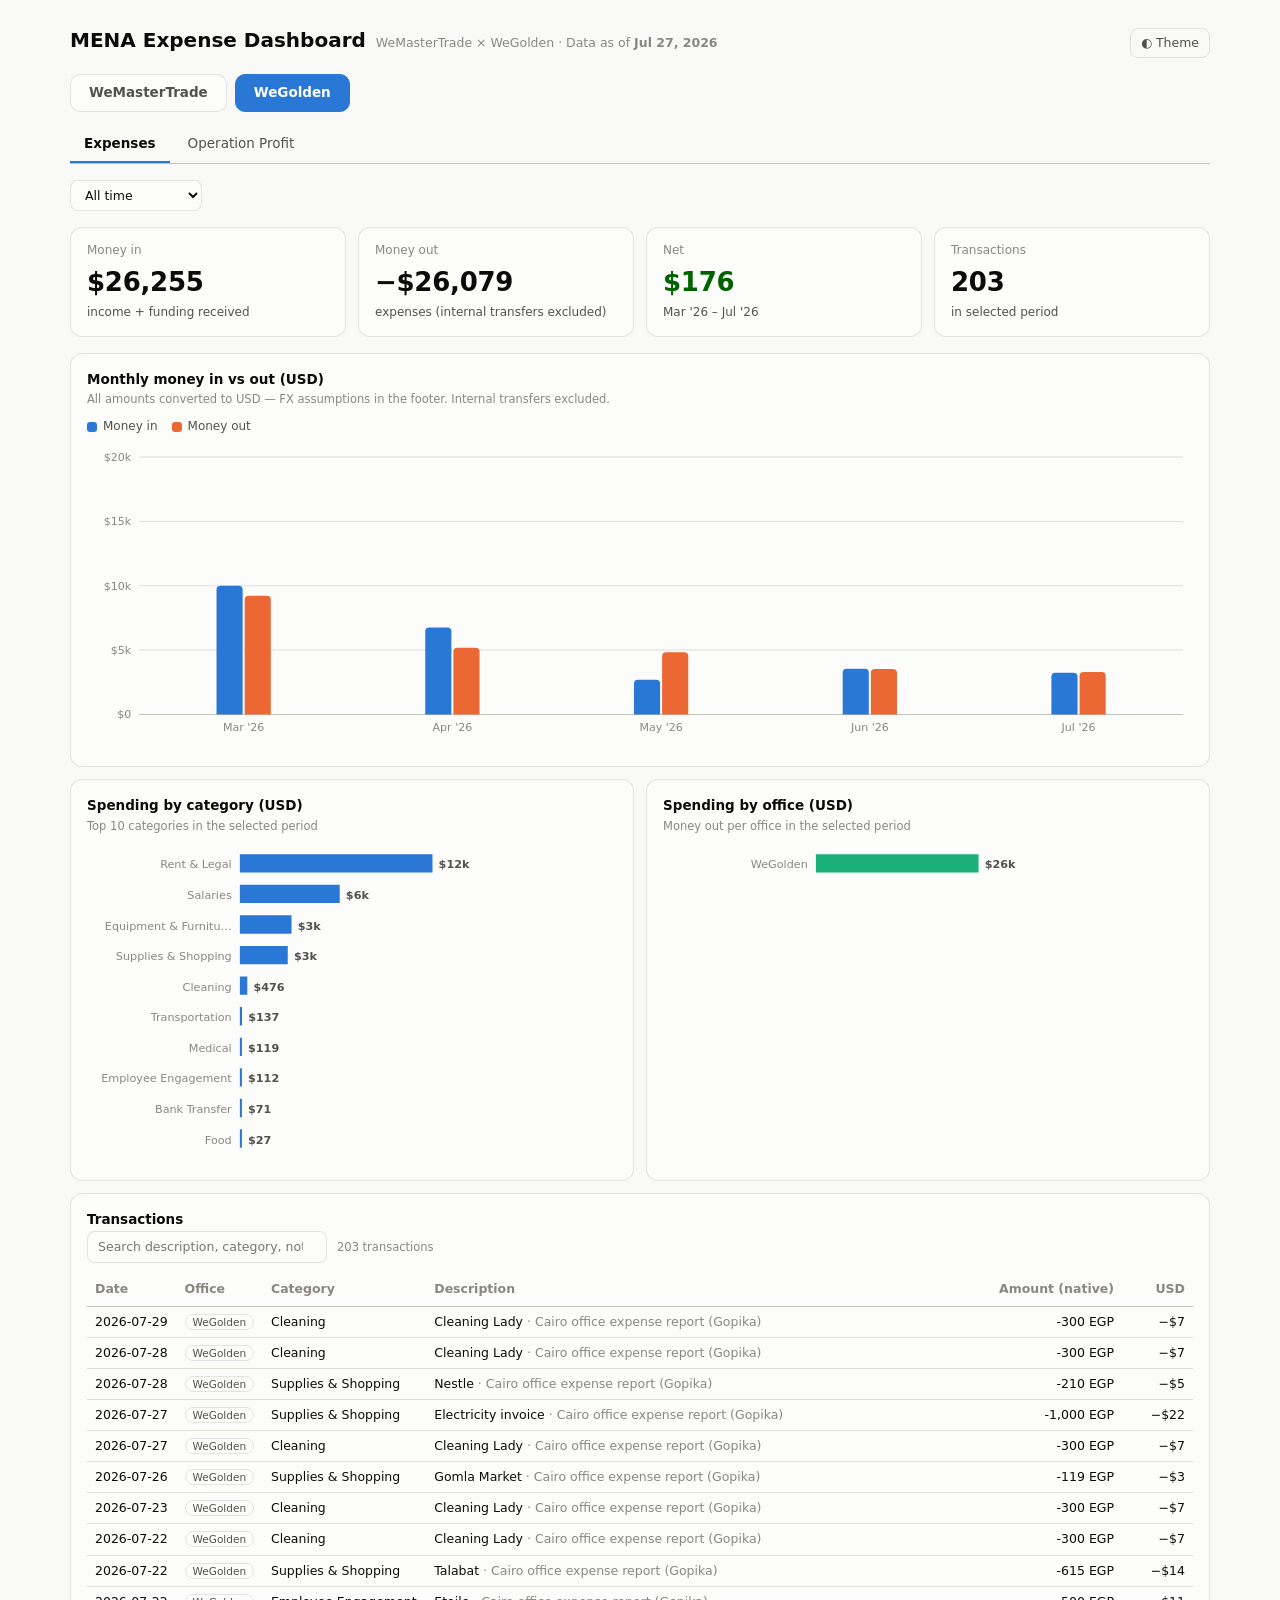
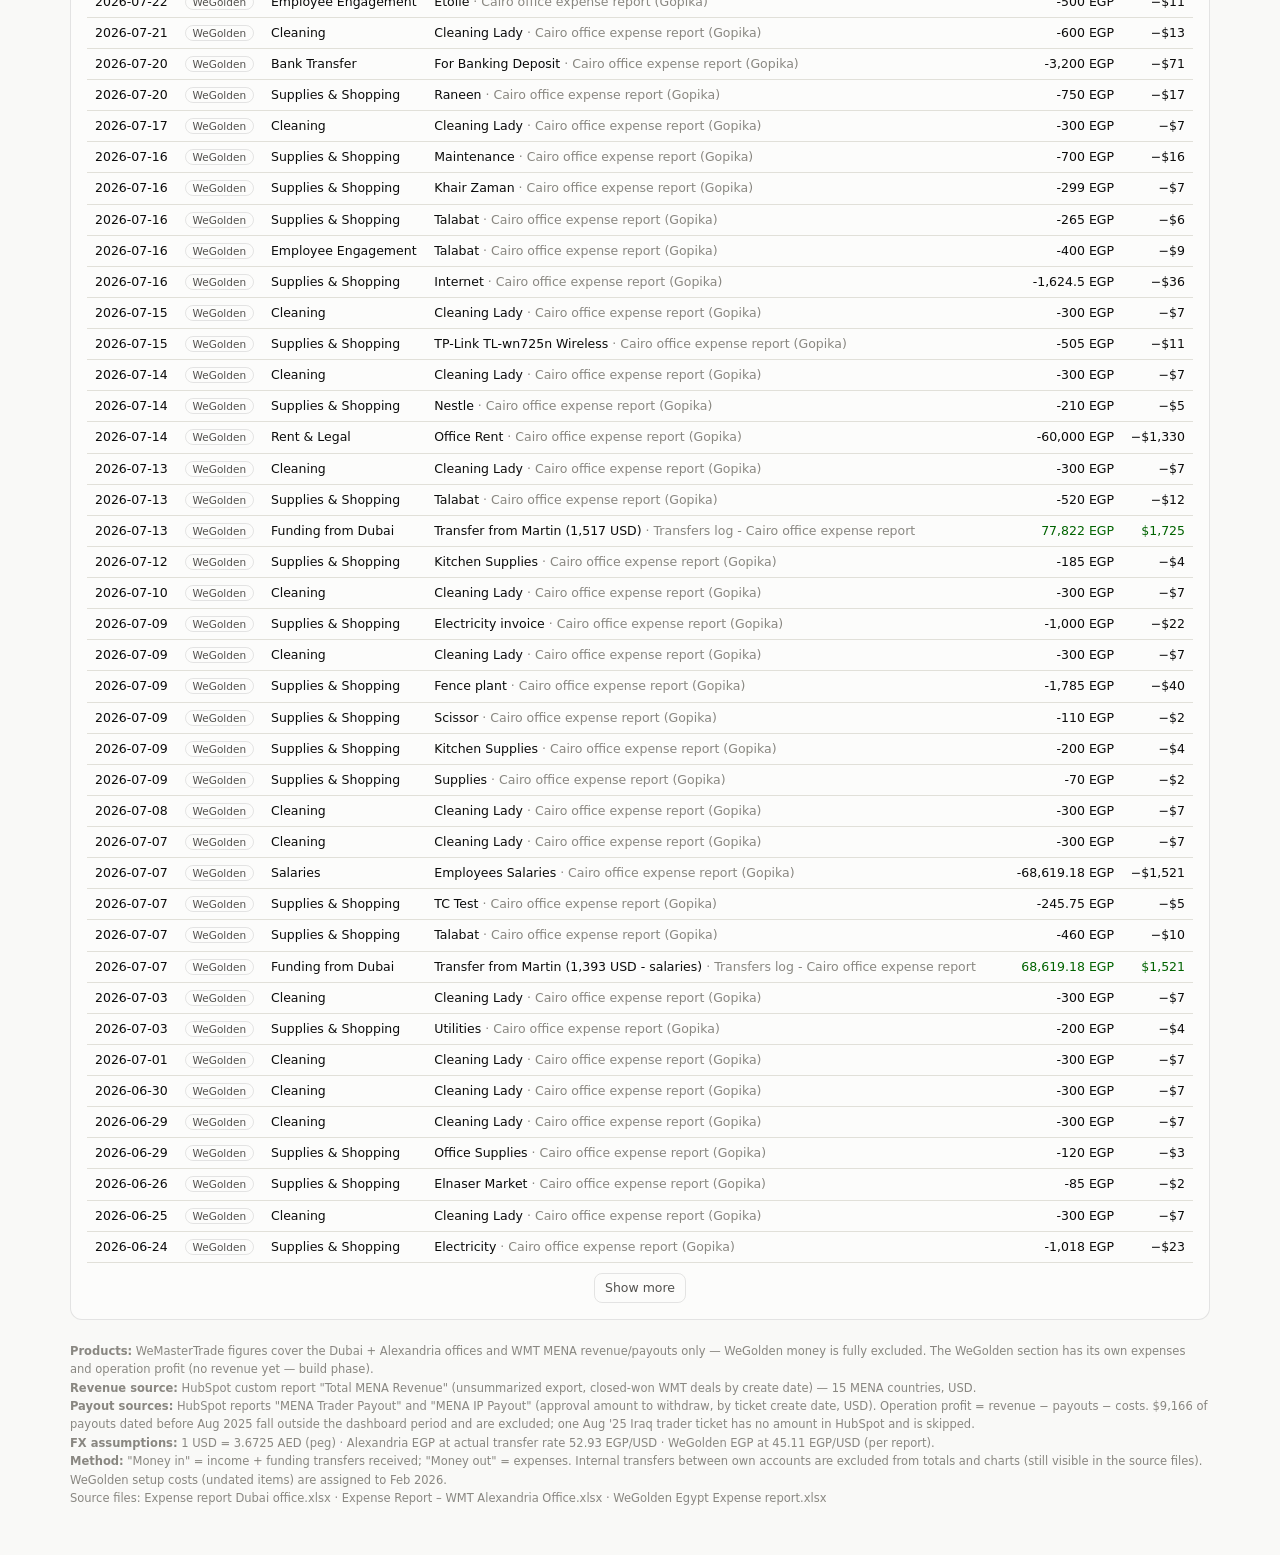
==== wg/index.html @ 10f81a5d "Add wg/index.html (WeGolden URL)" ====
<!DOCTYPE html>
<html lang="en">
<head>
<meta charset="utf-8">
<meta name="viewport" content="width=device-width, initial-scale=1">
<meta name="robots" content="noindex,nofollow">
<title>WMT × WeGolden — Expense Dashboard</title>
<style>
:root{
  color-scheme: light;
  --page:#f9f9f7; --surface:#fcfcfb; --ink:#0b0b0b; --ink2:#52514e; --muted:#898781;
  --grid:#e1e0d9; --axis:#c3c2b7; --ring:rgba(11,11,11,.10);
  --in:#2a78d6; --out:#eb6834; --s3:#1baf7a;
  --o-dubai:#2a78d6; --o-alex:#eb6834; --o-wg:#1baf7a;
  --good:#006300; --bad:#d03b3b;
}
:root[data-theme="dark"]{
  color-scheme: dark;
  --page:#0d0d0d; --surface:#1a1a19; --ink:#ffffff; --ink2:#c3c2b7; --muted:#898781;
  --grid:#2c2c2a; --axis:#383835; --ring:rgba(255,255,255,.10);
  --in:#3987e5; --out:#d95926; --s3:#199e70;
  --o-dubai:#3987e5; --o-alex:#d95926; --o-wg:#199e70;
  --good:#0ca30c; --bad:#e66767;
}
@media (prefers-color-scheme: dark){
  :root:not([data-theme="light"]){
    color-scheme: dark;
    --page:#0d0d0d; --surface:#1a1a19; --ink:#ffffff; --ink2:#c3c2b7; --muted:#898781;
    --grid:#2c2c2a; --axis:#383835; --ring:rgba(255,255,255,.10);
    --in:#3987e5; --out:#d95926; --s3:#199e70;
    --o-dubai:#3987e5; --o-alex:#d95926; --o-wg:#199e70;
    --good:#0ca30c; --bad:#e66767;
  }
}
*{box-sizing:border-box}
body{margin:0;background:var(--page);color:var(--ink);
  font:14px/1.45 system-ui,-apple-system,"Segoe UI",sans-serif;}
.wrap{max-width:1180px;margin:0 auto;padding:20px 20px 48px}
header{display:flex;flex-wrap:wrap;align-items:baseline;gap:10px;margin:6px 0 16px}
h1{font-size:20px;margin:0;font-weight:650}
.sub{color:var(--muted);font-size:12.5px}
.spacer{flex:1}
button.ghost{background:none;border:1px solid var(--ring);border-radius:8px;color:var(--ink2);
  padding:5px 10px;cursor:pointer;font:inherit;font-size:12.5px}
button.ghost:hover{border-color:var(--muted)}
.filters{display:flex;flex-wrap:wrap;gap:8px;align-items:center;margin-bottom:16px}
.chip{border:1px solid var(--ring);border-radius:999px;padding:5px 12px;cursor:pointer;
  background:var(--surface);color:var(--ink2);font:inherit;font-size:12.5px;display:flex;gap:7px;align-items:center}
.chip .dot{width:9px;height:9px;border-radius:50%}
.chip.on{border-color:var(--ink2);color:var(--ink);font-weight:600}
select,input[type=search]{background:var(--surface);border:1px solid var(--ring);border-radius:8px;
  color:var(--ink);padding:6px 10px;font:inherit;font-size:12.5px}
.kpis{display:grid;grid-template-columns:repeat(auto-fit,minmax(200px,1fr));gap:12px;margin-bottom:16px}
.kpi{background:var(--surface);border:1px solid var(--ring);border-radius:12px;padding:14px 16px}
.kpi .lbl{font-size:12px;color:var(--muted);margin-bottom:4px}
.kpi .val{font-size:26px;font-weight:650;letter-spacing:-.01em}
.kpi .sub2{font-size:12px;color:var(--ink2);margin-top:3px}
.cards{display:grid;grid-template-columns:1fr 1fr;gap:12px}
.card{background:var(--surface);border:1px solid var(--ring);border-radius:12px;padding:16px;min-width:0}
.card.full{grid-column:1/-1}
.card h2{font-size:13.5px;margin:0 0 2px;font-weight:650}
.card .note{font-size:11.5px;color:var(--muted);margin-bottom:10px}
.legend{display:flex;gap:14px;font-size:12px;color:var(--ink2);margin:2px 0 8px;flex-wrap:wrap}
.legend span{display:inline-flex;align-items:center;gap:6px}
.legend i{width:10px;height:10px;border-radius:3px;display:inline-block}
svg text{font:11px system-ui,-apple-system,"Segoe UI",sans-serif;fill:var(--muted)}
svg .dl{fill:var(--ink2);font-weight:600;font-variant-numeric:tabular-nums}
svg .gl{stroke:var(--grid);stroke-width:1}
svg .bl{stroke:var(--axis);stroke-width:1}
.tip{position:fixed;pointer-events:none;background:var(--surface);border:1px solid var(--ring);
  border-radius:8px;padding:8px 10px;font-size:12px;color:var(--ink);box-shadow:0 4px 16px rgba(0,0,0,.18);
  z-index:50;display:none;max-width:280px}
.tip b{font-variant-numeric:tabular-nums}
table{width:100%;border-collapse:collapse;font-size:12.5px}
th{color:var(--muted);text-align:left;font-weight:600;padding:7px 8px;border-bottom:1px solid var(--axis);
  cursor:default;white-space:nowrap}
td{padding:6px 8px;border-bottom:1px solid var(--grid);vertical-align:top}
td.num{text-align:right;font-variant-numeric:tabular-nums;white-space:nowrap}
td .pill{font-size:10.5px;border:1px solid var(--ring);border-radius:999px;padding:1px 7px;color:var(--ink2);white-space:nowrap}
.pos{color:var(--good)} .neg{color:var(--ink)}
.more{margin-top:10px;text-align:center}
.pswitch{display:flex;gap:8px;margin:0 0 14px}
.pbtn{border:1px solid var(--ring);border-radius:10px;background:var(--surface);color:var(--ink2);
  padding:8px 18px;cursor:pointer;font:inherit;font-size:13.5px;font-weight:600}
.pbtn.on{background:var(--in);border-color:var(--in);color:#fff}
.tabs{display:flex;gap:4px;margin:0 0 16px;border-bottom:1px solid var(--axis);flex-wrap:wrap}
.tab{background:none;border:none;border-bottom:2px solid transparent;padding:8px 14px;cursor:pointer;
  font:inherit;font-size:13.5px;color:var(--ink2)}
.tab.on{color:var(--ink);font-weight:650;border-bottom-color:var(--in)}
.view{display:none}.view.on{display:block}
.kpis .pend{color:var(--muted);font-size:20px}
tr.tot td{font-weight:650;border-top:2px solid var(--axis)}
footer{margin-top:22px;font-size:11.5px;color:var(--muted);line-height:1.6}
@media(max-width:760px){.cards{grid-template-columns:1fr}.kpi .val{font-size:22px}}
</style>
</head>
<body>
<div class="wrap" id="app">
<header>
  <h1>MENA Expense Dashboard</h1>
  <span class="sub">WeMasterTrade × WeGolden · Data as of <b>Jul 27, 2026</b></span>
  <span class="spacer"></span>
  <button class="ghost" id="themeBtn" onclick="toggleTheme()">◐ Theme</button>
</header>

<div class="pswitch">
  <button class="pbtn on" data-product="wmt" onclick="setProduct('wmt')">WeMasterTrade</button>
  <button class="pbtn" data-product="wg" onclick="setProduct('wg')">WeGolden</button>
</div>

<div class="tabs">
  <button class="tab on" data-tab="exp" onclick="setTab('exp')">Expenses</button>
  <button class="tab" data-tab="rev" onclick="setTab('rev')">MENA Revenue</button>
  <button class="tab" data-tab="prof" onclick="setTab('prof')">Operation Profit</button>
</div>

<div class="filters">
  <button class="chip on" data-office="Dubai"><span class="dot" style="background:var(--o-dubai)"></span>Dubai (WMT)</button>
  <button class="chip on" data-office="WMT Alexandria"><span class="dot" style="background:var(--o-alex)"></span>Alexandria (WMT)</button>
  <button class="chip on" data-office="WeGolden Egypt"><span class="dot" style="background:var(--o-wg)"></span>WeGolden Egypt</button>
  <select id="range">
    <option value="all">All time</option>
    <option value="ytd">2026 YTD</option>
    <option value="3m">Last 3 months</option>
    <option value="6m">Last 6 months</option>
    <optgroup label="Single month" id="monthOpts"></optgroup>
  </select>
</div>

<div class="view on" id="view-exp">
<div class="kpis">
  <div class="kpi"><div class="lbl">Money in</div><div class="val" id="kIn">–</div><div class="sub2" id="kInSub"></div></div>
  <div class="kpi"><div class="lbl">Money out</div><div class="val" id="kOut">–</div><div class="sub2" id="kOutSub"></div></div>
  <div class="kpi"><div class="lbl">Net</div><div class="val" id="kNet">–</div><div class="sub2" id="kNetSub"></div></div>
  <div class="kpi"><div class="lbl">Transactions</div><div class="val" id="kN">–</div><div class="sub2" id="kNSub"></div></div>
</div>

<div class="cards">
  <div class="card full">
    <h2>Monthly money in vs out (USD)</h2>
    <div class="note">All amounts converted to USD — FX assumptions in the footer. Internal transfers excluded.</div>
    <div class="legend"><span><i style="background:var(--in)"></i>Money in</span><span><i style="background:var(--out)"></i>Money out</span></div>
    <div id="chMonthly"></div>
  </div>
  <div class="card">
    <h2>Spending by category (USD)</h2>
    <div class="note">Top 10 categories in the selected period</div>
    <div id="chCat"></div>
  </div>
  <div class="card">
    <h2>Spending by office (USD)</h2>
    <div class="note">Money out per office in the selected period</div>
    <div id="chOffice"></div>
  </div>
  <div class="card full">
    <h2>Transactions</h2>
    <div class="note" style="display:flex;gap:10px;align-items:center;flex-wrap:wrap">
      <input type="search" id="q" placeholder="Search description, category, notes…" style="min-width:240px">
      <span id="tblCount"></span>
    </div>
    <div style="overflow-x:auto">
    <table>
      <thead><tr><th>Date</th><th>Office</th><th>Category</th><th>Description</th><th style="text-align:right">Amount (native)</th><th style="text-align:right">USD</th></tr></thead>
      <tbody id="tbody"></tbody>
    </table>
    </div>
    <div class="more"><button class="ghost" id="moreBtn" onclick="showMore()">Show more</button></div>
  </div>
</div>
</div><!-- /view-exp -->

<div class="view" id="view-rev">
<div class="kpis">
  <div class="kpi"><div class="lbl">Revenue</div><div class="val" id="rTot">–</div><div class="sub2" id="rTotSub"></div></div>
  <div class="kpi"><div class="lbl">Deals won</div><div class="val" id="rN">–</div><div class="sub2">closed-won deals</div></div>
  <div class="kpi"><div class="lbl">Avg deal size</div><div class="val" id="rAvg">–</div><div class="sub2">revenue ÷ deals</div></div>
  <div class="kpi"><div class="lbl">Best month</div><div class="val" id="rBest">–</div><div class="sub2" id="rBestSub"></div></div>
</div>
<div class="cards">
  <div class="card full">
    <h2>Monthly revenue — WMT MENA (USD)</h2>
    <div class="note">Closed-won deal amounts by create date · source: HubSpot report "Total MENA Revenue"</div>
    <div id="chRevMonthly"></div>
  </div>
  <div class="card">
    <h2>Revenue by country (USD)</h2>
    <div class="note">Selected period</div>
    <div id="chRevCountry"></div>
  </div>
  <div class="card">
    <h2>Deals by country</h2>
    <div class="note">Number of closed-won deals · selected period</div>
    <div id="chRevDeals"></div>
  </div>
</div>
</div><!-- /view-rev -->

<div class="view" id="view-prof">
<div class="kpis">
  <div class="kpi"><div class="lbl">Revenue</div><div class="val" id="pRev">–</div><div class="sub2" id="pRevSub">WMT MENA (HubSpot report)</div></div>
  <div class="kpi" id="pPayCard"><div class="lbl">Customer payouts</div><div class="val" id="pPay">–</div><div class="sub2" id="pPaySub">trader + partner (IP)</div></div>
  <div class="kpi"><div class="lbl">Costs</div><div class="val" id="pCost">–</div><div class="sub2" id="pCostSub">office expenses</div></div>
  <div class="kpi"><div class="lbl">Operation profit</div><div class="val" id="pNet">–</div><div class="sub2" id="pNetSub"></div></div>
</div>
<div class="cards">
  <div class="card full">
    <h2 id="chProfTitle">Revenue vs payouts &amp; costs by month (USD)</h2>
    <div class="note" id="chProfNote">Operation profit = revenue − payouts − costs. Right bar stacks payouts and costs.</div>
    <div class="legend"><span><i style="background:var(--in)"></i>Revenue</span><span id="legPay"><i style="background:var(--out)"></i>Payouts</span><span><i style="background:var(--s3)"></i>Costs</span></div>
    <div id="chProf"></div>
  </div>
  <div class="card" id="cardPayCountry">
    <h2>Payouts by country (USD)</h2>
    <div class="note">Trader + partner payouts · selected period</div>
    <div id="chPayCountry"></div>
  </div>
  <div class="card" id="cardPaySplit">
    <h2>Trader vs partner payouts (USD)</h2>
    <div class="note">Monthly split · selected period</div>
    <div class="legend"><span><i style="background:var(--out)"></i>Trader</span><span><i style="background:var(--s3)"></i>Partner (IP)</span></div>
    <div id="chPaySplit"></div>
  </div>
  <div class="card full">
    <h2>Monthly P&amp;L (USD)</h2>
    <div class="note"></div>
    <div style="overflow-x:auto">
    <table>
      <thead><tr><th>Month</th><th style="text-align:right">Revenue</th><th style="text-align:right">Payouts</th><th style="text-align:right">Costs</th><th style="text-align:right">Operation Profit</th><th style="text-align:right">Margin</th></tr></thead>
      <tbody id="pTbody"></tbody>
    </table>
    </div>
  </div>
</div>
</div><!-- /view-prof -->

<footer>
  <b>Products:</b> WeMasterTrade figures cover the Dubai + Alexandria offices and WMT MENA revenue/payouts only — WeGolden money is fully excluded. The WeGolden section has its own expenses and operation profit (no revenue yet — build phase).
  <br><b>Revenue source:</b> HubSpot custom report "Total MENA Revenue" (unsummarized export, closed-won WMT deals by create date) — 15 MENA countries, USD.
  <br><b>Payout sources:</b> HubSpot reports "MENA Trader Payout" and "MENA IP Payout" (approval amount to withdraw, by ticket create date, USD). Operation profit = revenue − payouts − costs.
  $9,166 of payouts dated before Aug 2025 fall outside the dashboard period and are excluded; one Aug '25 Iraq trader ticket has no amount in HubSpot and is skipped.
  <br><b>FX assumptions:</b> 1 USD = 3.6725 AED (peg) · Alexandria EGP at actual transfer rate 52.93 EGP/USD · WeGolden EGP at 45.11 EGP/USD (per report).
  <br><b>Method:</b> "Money in" = income + funding transfers received; "Money out" = expenses. Internal transfers between own accounts are excluded from totals and charts (still visible in the source files).
  WeGolden setup costs (undated items) are assigned to Feb 2026.
  <br>Source files: Expense report Dubai office.xlsx · Expense Report – WMT Alexandria Office.xlsx · WeGolden Egypt Expense report.xlsx
</footer>
</div>

<div class="tip" id="tip"></div>

<script>
const DATA = [{"office": "Dubai", "mk": "2025-08", "date": "2025-08-11", "type": "Expense", "cat": "License & Government", "desc": "Wio Personal (AED): To IFZA FZCO", "amt": -3750.0, "cur": "AED", "notes": "Wecopy consultant fzco- Nguyen Anh Tuan"}, {"office": "Dubai", "mk": "2025-08", "date": "2025-08-11", "type": "Internal Transfer", "cat": "Currency Exchange", "desc": "Wio Personal (AED): USD to AED", "amt": 10950.0, "cur": "AED", "notes": "USD to AED"}, {"office": "Dubai", "mk": "2025-08", "date": "2025-08-11", "type": "Expense", "cat": "Accommodation", "desc": "Wio Personal (AED): To Jinlong Zhao", "amt": -1000.0, "cur": "AED", "notes": "Deposit for D152"}, {"office": "Dubai", "mk": "2025-08", "date": "2025-08-11", "type": "Internal Transfer", "cat": "Currency Exchange", "desc": "Wio Personal (USD): USD to AED", "amt": -3000.0, "cur": "USD", "notes": "USD to AED"}, {"office": "Dubai", "mk": "2025-08", "date": "2025-08-11", "type": "HQ Funding", "cat": "Salary funding (HQ)", "desc": "Wio Personal (USD): From WeCopyTrade LTD", "amt": 3000.0, "cur": "USD", "notes": "/PURP/SALA///ROC/1451714363///URI//|BENEFRES/AE/SAL/ISN 0019997 OSN 000|5873 SSN 00042679/RFB/1451714363"}, {"office": "Dubai", "mk": "2025-08", "date": "2025-08-12", "type": "Internal Transfer", "cat": "Currency Exchange", "desc": "Wio Personal (USD): USD to AED", "amt": -9000.0, "cur": "USD", "notes": "USD to AED"}, {"office": "Dubai", "mk": "2025-08", "date": "2025-08-12", "type": "HQ Funding", "cat": "Salary funding (HQ)", "desc": "Wio Personal (USD): From WeCopyTrade LTD", "amt": 5000.0, "cur": "USD", "notes": "/PURP/SALA///ROC/1453247804///URI//|BENEFRES/AE/SAL/ISN 0124368 OSN 008|8098 SSN 00593648/RFB/1453247804"}, {"office": "Dubai", "mk": "2025-08", "date": "2025-08-12", "type": "Internal Transfer", "cat": "Personal<->Company Transfer", "desc": "Wio Personal (AED): From DOAN MINH TUNG", "amt": 200.0, "cur": "AED", "notes": ""}, {"office": "Dubai", "mk": "2025-08", "date": "2025-08-12", "type": "Expense", "cat": "License & Government", "desc": "Wio Personal (AED): To IFZA FZCO", "amt": -3750.0, "cur": "AED", "notes": "Wecopy consultant Truong Phuc Loc"}, {"office": "Dubai", "mk": "2025-08", "date": "2025-08-12", "type": "Internal Transfer", "cat": "Personal<->Company Transfer", "desc": "Wio Personal (AED): To Wecopy Consultant Fzco", "amt": -2000.0, "cur": "AED", "notes": "Sent from Wio Bank"}, {"office": "Dubai", "mk": "2025-08", "date": "2025-08-12", "type": "HQ Funding", "cat": "Salary funding (HQ)", "desc": "Wio Personal (USD): From WeCopyTrade LTD", "amt": 9000.0, "cur": "USD", "notes": "/PURP/SALA///ROC/1453734604///URI//|BENEFRES/AE/SAL/ISN 0026290 OSN 002|2680 SSN 00148314/RFB/1453734604"}, {"office": "Dubai", "mk": "2025-08", "date": "2025-08-12", "type": "Expense", "cat": "Shopping", "desc": "Wio Personal (AED): IKEA", "amt": -2647.9, "cur": "AED", "notes": ""}, {"office": "Dubai", "mk": "2025-08", "date": "2025-08-12", "type": "Review", "cat": "Unidentified Income", "desc": "Wio Personal (AED): From SADIA ASLAM", "amt": 1000.0, "cur": "AED", "notes": "Refund of deposit against 811 cbd 6 third-party inflow to personal acct - crypto OTC? verify"}, {"office": "Dubai", "mk": "2025-08", "date": "2025-08-12", "type": "Internal Transfer", "cat": "Personal<->Company Transfer", "desc": "Wio Company (AED): From MINH TUNG DOAN", "amt": 2000.0, "cur": "AED", "notes": "Sent from Wio Bank"}, {"office": "Dubai", "mk": "2025-08", "date": "2025-08-12", "type": "Expense", "cat": "Food & Dining", "desc": "Other: Keeta db delivery serv (6x)", "amt": -272.3, "cur": "AED", "notes": "From old report"}, {"office": "Dubai", "mk": "2025-08", "date": "2025-08-12", "type": "Internal Transfer", "cat": "Currency Exchange", "desc": "Wio Personal (AED): USD to AED", "amt": 32850.0, "cur": "AED", "notes": "USD to AED"}, {"office": "Dubai", "mk": "2025-08", "date": "2025-08-13", "type": "HQ Funding", "cat": "HQ Funding", "desc": "Wio Company (USD): From WeCopy Fintech Inc", "amt": 6000.0, "cur": "USD", "notes": "/ROC/1455403306///URI//BENEFRES/AE/|FIS/001-WECOPY2025-OF1ISN 0051141 O|SN 0038580 SSN 00241988/RFB/1455403|306"}, {"office": "Dubai", "mk": "2025-08", "date": "2025-08-13", "type": "Expense", "cat": "Accommodation", "desc": "Wio Personal (AED): Premier inn dubai sili", "amt": -452.43, "cur": "AED", "notes": ""}, {"office": "Dubai", "mk": "2025-08", "date": "2025-08-13", "type": "Expense", "cat": "Shopping", "desc": "Other: West Zone Supermarket (3x)", "amt": -550.0, "cur": "AED", "notes": "From old report"}, {"office": "Dubai", "mk": "2025-08", "date": "2025-08-13", "type": "Expense", "cat": "Shopping", "desc": "Other: West Zone Fresh (7x)", "amt": -1154.63, "cur": "AED", "notes": "From old report"}, {"office": "Dubai", "mk": "2025-08", "date": "2025-08-14", "type": "Expense", "cat": "Other", "desc": "Wio Personal (AED): To Jinnuo Properties LLC", "amt": -200.0, "cur": "AED", "notes": "Sent from Wio Bank"}, {"office": "Dubai", "mk": "2025-08", "date": "2025-08-14", "type": "Internal Transfer", "cat": "Currency Exchange", "desc": "Wio Personal (USD): USD to AED", "amt": -5000.0, "cur": "USD", "notes": "USD to AED"}, {"office": "Dubai", "mk": "2025-08", "date": "2025-08-14", "type": "Expense", "cat": "Food & Dining", "desc": "Wio Personal (AED): Talabat", "amt": -29.4, "cur": "AED", "notes": ""}, {"office": "Dubai", "mk": "2025-08", "date": "2025-08-14", "type": "Internal Transfer", "cat": "Personal<->Company Transfer", "desc": "Wio Personal (AED): From DOAN MINH TUNG", "amt": 2080.0, "cur": "AED", "notes": ""}, {"office": "Dubai", "mk": "2025-08", "date": "2025-08-14", "type": "Expense", "cat": "Shopping", "desc": "Wio Personal (AED): IKEA", "amt": -1290.0, "cur": "AED", "notes": ""}, {"office": "Dubai", "mk": "2025-08", "date": "2025-08-14", "type": "Internal Transfer", "cat": "Currency Exchange", "desc": "Wio Personal (AED): USD to AED", "amt": 18250.0, "cur": "AED", "notes": "USD to AED"}, {"office": "Dubai", "mk": "2025-08", "date": "2025-08-14", "type": "Expense", "cat": "Other", "desc": "Wio Personal (AED): To Jinnuo Properties LLC", "amt": -5575.0, "cur": "AED", "notes": "Sent from Wio Bank"}, {"office": "Dubai", "mk": "2025-08", "date": "2025-08-14", "type": "Expense", "cat": "Accommodation", "desc": "Wio Personal (AED): To Jinlong Zhao", "amt": -34130.0, "cur": "AED", "notes": "Sent from Wio Bank"}, {"office": "Dubai", "mk": "2025-08", "date": "2025-08-14", "type": "Internal Transfer", "cat": "Currency Exchange", "desc": "Wio Company (USD): USD to AED", "amt": -5000.0, "cur": "USD", "notes": "USD to AED"}, {"office": "Dubai", "mk": "2025-08", "date": "2025-08-14", "type": "HQ Funding", "cat": "HQ Funding", "desc": "Wio Company (USD): From WeCopy Fintech Inc", "amt": 5000.0, "cur": "USD", "notes": "/ROC/1456483833///URI//BENEFRES/AE/|FIS/001-WECOPY2025-OF1ISN 0024083 O|SN 0019630 SSN 00112335/RFB/1456483|833"}, {"office": "Dubai", "mk": "2025-08", "date": "2025-08-14", "type": "Internal Transfer", "cat": "Currency Exchange", "desc": "Wio Company (AED): USD to AED", "amt": 18357.5, "cur": "AED", "notes": "USD to AED"}, {"office": "Dubai", "mk": "2025-08", "date": "2025-08-14", "type": "Review", "cat": "Accommodation", "desc": "Other: Apartment", "amt": -6075.0, "cur": "AED", "notes": "From old report | moved to Review 27-Jul: no bank/wallet evidence found - Martin to confirm real or duplicate"}, {"office": "Dubai", "mk": "2025-08", "date": "2025-08-14", "type": "Expense", "cat": "Food & Dining", "desc": "Other: Starbuck (2x)", "amt": -72.4, "cur": "AED", "notes": "From old report"}, {"office": "Dubai", "mk": "2025-08", "date": "2025-08-14", "type": "Expense", "cat": "Utilities", "desc": "Other: To Du (4x)", "amt": -1795.0, "cur": "AED", "notes": "From old report"}, {"office": "Dubai", "mk": "2025-08", "date": "2025-08-14", "type": "Expense", "cat": "License & Government", "desc": "Wio Personal (AED): To IFZA FZCO", "amt": -6000.0, "cur": "AED", "notes": "EST-291011"}, {"office": "Dubai", "mk": "2025-08", "date": "2025-08-14", "type": "Expense", "cat": "Shopping", "desc": "Wio Personal (AED): Noon E Commerce", "amt": -3038.35, "cur": "AED", "notes": ""}, {"office": "Dubai", "mk": "2025-08", "date": "2025-08-15", "type": "Expense", "cat": "Utilities", "desc": "Wio Personal (AED): DU Apple Pay", "amt": -1.0, "cur": "AED", "notes": ""}, {"office": "Dubai", "mk": "2025-08", "date": "2025-08-15", "type": "Expense", "cat": "Transportation", "desc": "Wio Personal (AED): Careem", "amt": -26.5, "cur": "AED", "notes": ""}, {"office": "Dubai", "mk": "2025-08", "date": "2025-08-15", "type": "Expense", "cat": "Accommodation", "desc": "Wio Personal (AED): Booking", "amt": -240.21, "cur": "AED", "notes": ""}, {"office": "Dubai", "mk": "2025-08", "date": "2025-08-15", "type": "Expense", "cat": "Other", "desc": "Wio Personal (AED): To Jinnuo Properties LLC", "amt": -300.0, "cur": "AED", "notes": "Ejari"}, {"office": "Dubai", "mk": "2025-08", "date": "2025-08-15", "type": "Expense", "cat": "Shopping", "desc": "Wio Personal (AED): To Zasha Home Trading", "amt": -400.0, "cur": "AED", "notes": "Deposit for 16 office chairs"}, {"office": "Dubai", "mk": "2025-08", "date": "2025-08-15", "type": "Expense", "cat": "Food & Dining", "desc": "Wio Personal (AED): Shawarma jeddo fzco", "amt": -18.0, "cur": "AED", "notes": ""}, {"office": "Dubai", "mk": "2025-08", "date": "2025-08-15", "type": "Expense", "cat": "Shopping", "desc": "Other: Al Nahdi Pharmacy", "amt": -53.55, "cur": "AED", "notes": "From old report"}, {"office": "Dubai", "mk": "2025-08", "date": "2025-08-15", "type": "Expense", "cat": "Transportation", "desc": "Other: Metro Taxi", "amt": -47.0, "cur": "AED", "notes": "From old report"}, {"office": "Dubai", "mk": "2025-08", "date": "2025-08-15", "type": "Expense", "cat": "Shopping", "desc": "Other: Noon", "amt": -95.0, "cur": "AED", "notes": "From old report"}, {"office": "Dubai", "mk": "2025-08", "date": "2025-08-16", "type": "Expense", "cat": "Food & Dining", "desc": "Wio Personal (AED): Carrygreen mini mart", "amt": -21.0, "cur": "AED", "notes": ""}, {"office": "Dubai", "mk": "2025-08", "date": "2025-08-16", "type": "Expense", "cat": "Food & Dining", "desc": "Wio Personal (AED): Talabat", "amt": -20.9, "cur": "AED", "notes": ""}, {"office": "Dubai", "mk": "2025-08", "date": "2025-08-16", "type": "Expense", "cat": "Transportation", "desc": "Wio Personal (AED): Metro Taxi", "amt": -20.5, "cur": "AED", "notes": ""}, {"office": "Dubai", "mk": "2025-08", "date": "2025-08-16", "type": "Expense", "cat": "Transportation", "desc": "Wio Personal (AED): National Taxi", "amt": -26.0, "cur": "AED", "notes": ""}, {"office": "Dubai", "mk": "2025-08", "date": "2025-08-16", "type": "Expense", "cat": "Transportation", "desc": "Wio Personal (AED): Careem", "amt": -17.0, "cur": "AED", "notes": ""}, {"office": "Dubai", "mk": "2025-08", "date": "2025-08-16", "type": "Expense", "cat": "Food & Dining", "desc": "Wio Personal (AED): Talabat", "amt": -28.35, "cur": "AED", "notes": ""}, {"office": "Dubai", "mk": "2025-08", "date": "2025-08-16", "type": "Expense", "cat": "Shopping", "desc": "Wio Company (AED): To Zasha Home Trading", "amt": -1200.0, "cur": "AED", "notes": "Office chairs"}, {"office": "Dubai", "mk": "2025-08", "date": "2025-08-16", "type": "Expense", "cat": "Food & Dining", "desc": "Other: Yang Zhou", "amt": -30.0, "cur": "AED", "notes": "From old report"}, {"office": "Dubai", "mk": "2025-08", "date": "2025-08-16", "type": "Expense", "cat": "Food & Dining", "desc": "Other: Saptagiri (2x)", "amt": -57.75, "cur": "AED", "notes": "From old report"}, {"office": "Dubai", "mk": "2025-08", "date": "2025-08-17", "type": "Expense", "cat": "Shopping", "desc": "Wio Company (AED): IKEA", "amt": -482.9, "cur": "AED", "notes": ""}, {"office": "Dubai", "mk": "2025-08", "date": "2025-08-17", "type": "Expense", "cat": "Food & Dining", "desc": "Wio Personal (AED): Lulu Hypermarket", "amt": -15.65, "cur": "AED", "notes": ""}, {"office": "Dubai", "mk": "2025-08", "date": "2025-08-17", "type": "Expense", "cat": "Transportation", "desc": "Wio Personal (AED): ENOC", "amt": -2.75, "cur": "AED", "notes": ""}, {"office": "Dubai", "mk": "2025-08", "date": "2025-08-17", "type": "Expense", "cat": "Food & Dining", "desc": "Wio Personal (AED): Talabat", "amt": -22.05, "cur": "AED", "notes": ""}, {"office": "Dubai", "mk": "2025-08", "date": "2025-08-17", "type": "Expense", "cat": "Transportation", "desc": "Other: RTA - NOL (7x)", "amt": -197.33, "cur": "AED", "notes": "From old report"}, {"office": "Dubai", "mk": "2025-08", "date": "2025-08-17", "type": "Expense", "cat": "Shopping", "desc": "Wio Company (AED): Noon e commerce", "amt": -3881.35, "cur": "AED", "notes": ""}, {"office": "Dubai", "mk": "2025-08", "date": "2025-08-17", "type": "Expense", "cat": "Food & Dining", "desc": "Other: Smart grills", "amt": -44.0, "cur": "AED", "notes": "From old report"}, {"office": "Dubai", "mk": "2025-08", "date": "2025-08-17", "type": "Expense", "cat": "Utilities", "desc": "Wio Company (AED): To Chiller", "amt": -2838.48, "cur": "AED", "notes": "D152 Souk warsan block D"}, {"office": "Dubai", "mk": "2025-08", "date": "2025-08-17", "type": "Expense", "cat": "Utilities", "desc": "Wio Personal (AED): DU Apple Pay", "amt": -5.0, "cur": "AED", "notes": ""}, {"office": "Dubai", "mk": "2025-08", "date": "2025-08-18", "type": "Expense", "cat": "Transportation", "desc": "Wio Personal (AED): ENOC", "amt": -13.5, "cur": "AED", "notes": ""}, {"office": "Dubai", "mk": "2025-08", "date": "2025-08-18", "type": "Expense", "cat": "Food & Dining", "desc": "Wio Personal (AED): Restaurant", "amt": -16.0, "cur": "AED", "notes": ""}, {"office": "Dubai", "mk": "2025-08", "date": "2025-08-18", "type": "Expense", "cat": "Food & Dining", "desc": "Wio Personal (AED): West Zone Fresh", "amt": -9.01, "cur": "AED", "notes": ""}, {"office": "Dubai", "mk": "2025-08", "date": "2025-08-18", "type": "Expense", "cat": "Food & Dining", "desc": "Wio Personal (AED): Valmart mini mart fzco", "amt": -10.5, "cur": "AED", "notes": ""}, {"office": "Dubai", "mk": "2025-08", "date": "2025-08-19", "type": "Refund", "cat": "Shopping", "desc": "Wio Company (AED): Noon e commerce", "amt": 5.0, "cur": "AED", "notes": ""}, {"office": "Dubai", "mk": "2025-08", "date": "2025-08-19", "type": "Expense", "cat": "Shopping", "desc": "Wio Company (AED): Al Futtaim", "amt": -99.0, "cur": "AED", "notes": ""}, {"office": "Dubai", "mk": "2025-08", "date": "2025-08-19", "type": "Expense", "cat": "Food & Dining", "desc": "Wio Personal (AED): Sarhad Darbar", "amt": -12.5, "cur": "AED", "notes": ""}, {"office": "Dubai", "mk": "2025-08", "date": "2025-08-19", "type": "Expense", "cat": "License & Government", "desc": "Wio Personal (AED): Smart Dubai Government", "amt": -10.0, "cur": "AED", "notes": ""}, {"office": "Dubai", "mk": "2025-08", "date": "2025-08-19", "type": "Expense", "cat": "Food & Dining", "desc": "Wio Company (AED): Talabat", "amt": -32.76, "cur": "AED", "notes": ""}, {"office": "Dubai", "mk": "2025-08", "date": "2025-08-19", "type": "Expense", "cat": "License & Government", "desc": "Wio Company (AED): To IFZA FZCO", "amt": -3750.0, "cur": "AED", "notes": "WeCopy Consultant Nguyen Nhat Long visa application"}, {"office": "Dubai", "mk": "2025-08", "date": "2025-08-19", "type": "Expense", "cat": "Shopping", "desc": "Other: Al Madina Hypermarket (3x)", "amt": -83.4, "cur": "AED", "notes": "From old report"}, {"office": "Dubai", "mk": "2025-08", "date": "2025-08-19", "type": "Expense", "cat": "Shopping", "desc": "Other: Life Pharmacy", "amt": -34.3, "cur": "AED", "notes": "From old report"}, {"office": "Dubai", "mk": "2025-08", "date": "2025-08-19", "type": "Expense", "cat": "Transportation", "desc": "Other: Arabia Taxi", "amt": -23.0, "cur": "AED", "notes": "From old report"}, {"office": "Dubai", "mk": "2025-08", "date": "2025-08-19", "type": "Expense", "cat": "Food & Dining", "desc": "Wio Company (AED): Restaurant", "amt": -24.0, "cur": "AED", "notes": ""}, {"office": "Dubai", "mk": "2025-08", "date": "2025-08-19", "type": "Expense", "cat": "Utilities", "desc": "Wio Personal (AED): DU Apple Pay", "amt": -5.0, "cur": "AED", "notes": ""}, {"office": "Dubai", "mk": "2025-08", "date": "2025-08-20", "type": "Internal Transfer", "cat": "Currency Exchange", "desc": "Wio Company (AED): USD to AED", "amt": 22029.0, "cur": "AED", "notes": "USD to AED"}, {"office": "Dubai", "mk": "2025-08", "date": "2025-08-20", "type": "Internal Transfer", "cat": "Currency Exchange", "desc": "Wio Company (USD): USD to AED", "amt": -6000.0, "cur": "USD", "notes": "USD to AED"}, {"office": "Dubai", "mk": "2025-08", "date": "2025-08-20", "type": "Expense", "cat": "Utilities", "desc": "Other: Dewa", "amt": -15.48, "cur": "AED", "notes": "From old report"}, {"office": "Dubai", "mk": "2025-08", "date": "2025-08-20", "type": "Expense", "cat": "Transportation", "desc": "Wio Company (AED): National Taxi", "amt": -21.0, "cur": "AED", "notes": ""}, {"office": "Dubai", "mk": "2025-08", "date": "2025-08-21", "type": "Expense", "cat": "Transportation", "desc": "Wio Company (AED): Careem", "amt": -32.0, "cur": "AED", "notes": ""}, {"office": "Dubai", "mk": "2025-08", "date": "2025-08-21", "type": "Expense", "cat": "Food & Dining", "desc": "Wio Company (AED): Lulu Hypermarket", "amt": -182.3, "cur": "AED", "notes": ""}, {"office": "Dubai", "mk": "2025-08", "date": "2025-08-21", "type": "Expense", "cat": "Transportation", "desc": "Wio Company (AED): Dubai Taxi", "amt": -21.5, "cur": "AED", "notes": ""}, {"office": "Dubai", "mk": "2025-08", "date": "2025-08-21", "type": "Expense", "cat": "Food & Dining", "desc": "Wio Company (AED): Restaurant", "amt": -17.0, "cur": "AED", "notes": ""}, {"office": "Dubai", "mk": "2025-08", "date": "2025-08-21", "type": "Expense", "cat": "Utilities", "desc": "Wio Personal (AED): DU Apple Pay", "amt": -5.0, "cur": "AED", "notes": ""}, {"office": "Dubai", "mk": "2025-08", "date": "2025-08-21", "type": "Expense", "cat": "License & Government", "desc": "Wio Personal (AED): Smart Dubai Government", "amt": -10.0, "cur": "AED", "notes": ""}, {"office": "Dubai", "mk": "2025-08", "date": "2025-08-22", "type": "Internal Transfer", "cat": "Crypto Sale (Rain)", "desc": "Wio Personal (AED): From MINH TUNG DOAN", "amt": 1781.82, "cur": "AED", "notes": "AED withdrawal from Rain exchange (matches Rain report)"}, {"office": "Dubai", "mk": "2025-08", "date": "2025-08-22", "type": "Expense", "cat": "Utilities", "desc": "Wio Personal (AED): DU Apple Pay", "amt": -5.0, "cur": "AED", "notes": ""}, {"office": "Dubai", "mk": "2025-08", "date": "2025-08-22", "type": "Expense", "cat": "Food & Dining", "desc": "Wio Personal (AED): Sarhad Darbar", "amt": -10.5, "cur": "AED", "notes": ""}, {"office": "Dubai", "mk": "2025-08", "date": "2025-08-22", "type": "Expense", "cat": "License & Government", "desc": "Wio Personal (AED): Smart Dubai Government", "amt": -10.0, "cur": "AED", "notes": ""}, {"office": "Dubai", "mk": "2025-08", "date": "2025-08-22", "type": "HQ Funding", "cat": "HQ Funding", "desc": "Wio Company (USD): From WeCopy Fintech Inc", "amt": 4000.0, "cur": "USD", "notes": "/PURP/GDSV///ROC/1466936049///URI// BENEFRES/AE/GDS/001-WECOPY2025-OF1  ISN 0016632 OSN 0010625 SSN 0007777 1/RFB/1466936049"}, {"office": "Dubai", "mk": "2025-08", "date": "2025-08-22", "type": "Refund", "cat": "Shopping", "desc": "Wio Company (AED): Noon e commerce", "amt": 330.6, "cur": "AED", "notes": ""}, {"office": "Dubai", "mk": "2025-08", "date": "2025-08-22", "type": "Expense", "cat": "Food & Dining", "desc": "Wio Company (AED): Hwh Sawa", "amt": -105.0, "cur": "AED", "notes": ""}, {"office": "Dubai", "mk": "2025-08", "date": "2025-08-22", "type": "Internal Transfer", "cat": "Crypto Sale (Rain)", "desc": "Wio Personal (AED): From MINH TUNG DOAN", "amt": 111.56, "cur": "AED", "notes": "AED withdrawal from Rain exchange (matches Rain report)"}, {"office": "Dubai", "mk": "2025-08", "date": "2025-08-22", "type": "Expense", "cat": "Food & Dining", "desc": "Wio Company (AED): Lulu Hypermarket", "amt": -181.15, "cur": "AED", "notes": ""}, {"office": "Dubai", "mk": "2025-08", "date": "2025-08-22", "type": "Expense", "cat": "Shopping", "desc": "Wio Company (AED): Noon", "amt": -364.7, "cur": "AED", "notes": ""}, {"office": "Dubai", "mk": "2025-08", "date": "2025-08-22", "type": "Expense", "cat": "Shopping", "desc": "Other: Masafi Park (2x)", "amt": -150.8, "cur": "AED", "notes": "From old report"}, {"office": "Dubai", "mk": "2025-08", "date": "2025-08-22", "type": "Internal Transfer", "cat": "Crypto Sale (Rain)", "desc": "Crypto Wallet: Sold 500 USDT on Rain @ 3.5636", "amt": -500.0, "cur": "USD", "notes": "AED withdrawal to Wio personal same day"}, {"office": "Dubai", "mk": "2025-08", "date": "2025-08-22", "type": "Income", "cat": "Crypto Income", "desc": "Crypto Wallet: USDT received on Rain (31.32)", "amt": 31.32, "cur": "USD", "notes": ""}, {"office": "Dubai", "mk": "2025-08", "date": "2025-08-22", "type": "Income", "cat": "Crypto Income", "desc": "Crypto Wallet: USDT received on Rain (500.00)", "amt": 500.0, "cur": "USD", "notes": ""}, {"office": "Dubai", "mk": "2025-08", "date": "2025-08-22", "type": "Expense", "cat": "Transportation", "desc": "Wio Company (AED): Dubai Taxi", "amt": -32.0, "cur": "AED", "notes": ""}, {"office": "Dubai", "mk": "2025-08", "date": "2025-08-22", "type": "Internal Transfer", "cat": "Crypto Sale (Rain)", "desc": "Crypto Wallet: Sold 31 USDT on Rain @ 3.5616", "amt": -31.32, "cur": "USD", "notes": "AED withdrawal to Wio personal same day"}, {"office": "Dubai", "mk": "2025-08", "date": "2025-08-23", "type": "Expense", "cat": "Food & Dining", "desc": "Wio Company (AED): Ludo cafe", "amt": -70.0, "cur": "AED", "notes": ""}, {"office": "Dubai", "mk": "2025-08", "date": "2025-08-23", "type": "Expense", "cat": "Utilities", "desc": "Wio Personal (AED): DU Apple Pay", "amt": -5.0, "cur": "AED", "notes": ""}, {"office": "Dubai", "mk": "2025-08", "date": "2025-08-23", "type": "Expense", "cat": "Transportation", "desc": "Wio Personal (AED): Careem", "amt": -1.9, "cur": "AED", "notes": ""}, {"office": "Dubai", "mk": "2025-08", "date": "2025-08-23", "type": "Expense", "cat": "Transportation", "desc": "Wio Company (AED): Dubai Taxi", "amt": -72.5, "cur": "AED", "notes": ""}, {"office": "Dubai", "mk": "2025-08", "date": "2025-08-23", "type": "Expense", "cat": "Shopping", "desc": "Wio Company (AED): Noon", "amt": -72.0, "cur": "AED", "notes": ""}, {"office": "Dubai", "mk": "2025-08", "date": "2025-08-23", "type": "Expense", "cat": "Transportation", "desc": "Wio Company (AED): Careem", "amt": -57.6, "cur": "AED", "notes": ""}, {"office": "Dubai", "mk": "2025-08", "date": "2025-08-23", "type": "Expense", "cat": "Food & Dining", "desc": "Wio Company (AED): Lulu Hypermarket", "amt": -259.75, "cur": "AED", "notes": ""}, {"office": "Dubai", "mk": "2025-08", "date": "2025-08-23", "type": "Expense", "cat": "Transportation", "desc": "Wio Company (AED): Careem", "amt": -5.5, "cur": "AED", "notes": ""}, {"office": "Dubai", "mk": "2025-08", "date": "2025-08-24", "type": "Expense", "cat": "Transportation", "desc": "Wio Company (AED): Cars Taxi", "amt": -14.5, "cur": "AED", "notes": ""}, {"office": "Dubai", "mk": "2025-08", "date": "2025-08-24", "type": "Expense", "cat": "License & Government", "desc": "Wio Company (AED): Ontime hub government", "amt": -386.3, "cur": "AED", "notes": ""}, {"office": "Dubai", "mk": "2025-08", "date": "2025-08-24", "type": "Expense", "cat": "Shopping", "desc": "Wio Company (AED): Noon e commerce", "amt": -107.0, "cur": "AED", "notes": ""}, {"office": "Dubai", "mk": "2025-08", "date": "2025-08-24", "type": "Expense", "cat": "Transportation", "desc": "Wio Company (AED): Careem", "amt": -77.09, "cur": "AED", "notes": ""}, {"office": "Dubai", "mk": "2025-08", "date": "2025-08-24", "type": "Expense", "cat": "Transportation", "desc": "Wio Company (AED): Careem", "amt": -42.8, "cur": "AED", "notes": ""}, {"office": "Dubai", "mk": "2025-08", "date": "2025-08-24", "type": "Expense", "cat": "Transportation", "desc": "Wio Company (AED): National Taxi", "amt": -16.5, "cur": "AED", "notes": ""}, {"office": "Dubai", "mk": "2025-08", "date": "2025-08-24", "type": "Expense", "cat": "Transportation", "desc": "Wio Company (AED): National Taxi", "amt": -17.0, "cur": "AED", "notes": ""}, {"office": "Dubai", "mk": "2025-08", "date": "2025-08-24", "type": "Expense", "cat": "Food & Dining", "desc": "Wio Company (AED): Qaser sialkot sweets", "amt": -31.0, "cur": "AED", "notes": ""}, {"office": "Dubai", "mk": "2025-08", "date": "2025-08-24", "type": "Expense", "cat": "License & Government", "desc": "Wio Company (AED): Smart salem medical ce", "amt": -750.0, "cur": "AED", "notes": ""}, {"office": "Dubai", "mk": "2025-08", "date": "2025-08-24", "type": "Expense", "cat": "Shopping", "desc": "Wio Company (AED): IKEA", "amt": -1170.0, "cur": "AED", "notes": ""}, {"office": "Dubai", "mk": "2025-08", "date": "2025-08-24", "type": "Expense", "cat": "Food & Dining", "desc": "Wio Company (AED): Lulu Hypermarket", "amt": -182.7, "cur": "AED", "notes": ""}, {"office": "Dubai", "mk": "2025-08", "date": "2025-08-24", "type": "Refund", "cat": "Shopping", "desc": "Wio Company (AED): Noon", "amt": 179.85, "cur": "AED", "notes": ""}, {"office": "Dubai", "mk": "2025-08", "date": "2025-08-24", "type": "Refund", "cat": "Shopping", "desc": "Wio Company (AED): Noon", "amt": 119.9, "cur": "AED", "notes": ""}, {"office": "Dubai", "mk": "2025-08", "date": "2025-08-24", "type": "Expense", "cat": "Food & Dining", "desc": "Wio Company (AED): Kababak Restaurant", "amt": -90.0, "cur": "AED", "notes": ""}, {"office": "Dubai", "mk": "2025-08", "date": "2025-08-24", "type": "Expense", "cat": "Shopping", "desc": "Other: West Zone Fresh (2x)", "amt": -50.5, "cur": "AED", "notes": "From old report"}, {"office": "Dubai", "mk": "2025-08", "date": "2025-08-24", "type": "Expense", "cat": "Food & Dining", "desc": "Wio Company (AED): Hai di lao uae restaur", "amt": -578.0, "cur": "AED", "notes": ""}, {"office": "Dubai", "mk": "2025-08", "date": "2025-08-24", "type": "Refund", "cat": "Shopping", "desc": "Wio Company (AED): Noon", "amt": 59.95, "cur": "AED", "notes": ""}, {"office": "Dubai", "mk": "2025-08", "date": "2025-08-25", "type": "Expense", "cat": "Utilities", "desc": "Wio Personal (AED): DU Apple Pay", "amt": -5.0, "cur": "AED", "notes": ""}, {"office": "Dubai", "mk": "2025-08", "date": "2025-08-25", "type": "Expense", "cat": "Transportation", "desc": "Wio Company (AED): Careem", "amt": -52.5, "cur": "AED", "notes": ""}, {"office": "Dubai", "mk": "2025-08", "date": "2025-08-25", "type": "Expense", "cat": "License & Government", "desc": "Wio Company (AED): To IFZA FZCO", "amt": -3750.0, "cur": "AED", "notes": "INV-343782"}, {"office": "Dubai", "mk": "2025-08", "date": "2025-08-25", "type": "Expense", "cat": "Transportation", "desc": "Wio Company (AED): Careem", "amt": -20.8, "cur": "AED", "notes": ""}, {"office": "Dubai", "mk": "2025-08", "date": "2025-08-25", "type": "Expense", "cat": "Shopping", "desc": "Wio Company (AED): Landmarkgroup", "amt": -276.0, "cur": "AED", "notes": ""}, {"office": "Dubai", "mk": "2025-08", "date": "2025-08-25", "type": "Expense", "cat": "License & Government", "desc": "Wio Company (AED): To IFZA FZCO", "amt": -3750.0, "cur": "AED", "notes": "EST-296082"}, {"office": "Dubai", "mk": "2025-08", "date": "2025-08-25", "type": "Expense", "cat": "License & Government", "desc": "Wio Company (AED): To IFZA FZCO", "amt": -3750.0, "cur": "AED", "notes": "INV-343786"}, {"office": "Dubai", "mk": "2025-08", "date": "2025-08-25", "type": "Expense", "cat": "Transportation", "desc": "Wio Company (AED): Careem", "amt": -16.9, "cur": "AED", "notes": ""}, {"office": "Dubai", "mk": "2025-08", "date": "2025-08-25", "type": "Expense", "cat": "License & Government", "desc": "Wio Company (AED): To IFZA FZCO", "amt": -3750.0, "cur": "AED", "notes": "EST-296046"}, {"office": "Dubai", "mk": "2025-08", "date": "2025-08-25", "type": "Expense", "cat": "Food & Dining", "desc": "Wio Company (AED): Cafeteria", "amt": -102.0, "cur": "AED", "notes": ""}, {"office": "Dubai", "mk": "2025-08", "date": "2025-08-25", "type": "Expense", "cat": "License & Government", "desc": "Wio Company (AED): To IFZA FZCO", "amt": -3750.0, "cur": "AED", "notes": "INV-343783"}, {"office": "Dubai", "mk": "2025-08", "date": "2025-08-25", "type": "Refund", "cat": "Shopping", "desc": "Wio Company (AED): Noon e commerce", "amt": 697.5, "cur": "AED", "notes": ""}, {"office": "Dubai", "mk": "2025-08", "date": "2025-08-25", "type": "Expense", "cat": "Cash Expenses", "desc": "Wio Company (AED): Adib alain centre", "amt": -3000.0, "cur": "AED", "notes": "Confirmed Martin 27-Jul: cash withdrawn for legitimate business spending (petty cash / office). Receipts held by Gopika."}, {"office": "Dubai", "mk": "2025-08", "date": "2025-08-25", "type": "Expense", "cat": "Transportation", "desc": "Wio Company (AED): Careem", "amt": -12.0, "cur": "AED", "notes": ""}, {"office": "Dubai", "mk": "2025-08", "date": "2025-08-25", "type": "Expense", "cat": "Food & Dining", "desc": "Wio Company (AED): Starbucks", "amt": -55.0, "cur": "AED", "notes": ""}, {"office": "Dubai", "mk": "2025-08", "date": "2025-08-25", "type": "Expense", "cat": "Bank Charges", "desc": "Wio Company (AED): ATM withdrawal fee", "amt": -2.1, "cur": "AED", "notes": "AtmWithdrawal FOR 151974023"}, {"office": "Dubai", "mk": "2025-08", "date": "2025-08-25", "type": "Expense", "cat": "Transportation", "desc": "Other: DTC VIP", "amt": -26.0, "cur": "AED", "notes": "From old report"}, {"office": "Dubai", "mk": "2025-08", "date": "2025-08-25", "type": "Expense", "cat": "Shopping", "desc": "Wio Company (AED): Lulu hypermarketllcfc", "amt": -1906.0, "cur": "AED", "notes": ""}, {"office": "Dubai", "mk": "2025-08", "date": "2025-08-25", "type": "Expense", "cat": "Food & Dining", "desc": "Wio Company (AED): Talabat", "amt": -40.9, "cur": "AED", "notes": ""}, {"office": "Dubai", "mk": "2025-08", "date": "2025-08-25", "type": "Expense", "cat": "Food & Dining", "desc": "Wio Company (AED): Lulu Hypermarket", "amt": -230.7, "cur": "AED", "notes": ""}, {"office": "Dubai", "mk": "2025-08", "date": "2025-08-25", "type": "Expense", "cat": "Transportation", "desc": "Wio Company (AED): Careem", "amt": -32.9, "cur": "AED", "notes": ""}, {"office": "Dubai", "mk": "2025-08", "date": "2025-08-25", "type": "Expense", "cat": "Transportation", "desc": "Wio Company (AED): Careem", "amt": -1.2, "cur": "AED", "notes": ""}, {"office": "Dubai", "mk": "2025-08", "date": "2025-08-26", "type": "Expense", "cat": "Shopping", "desc": "Other: Al nahdi pharmacy", "amt": -30.0, "cur": "AED", "notes": "From old report"}, {"office": "Dubai", "mk": "2025-08", "date": "2025-08-26", "type": "Expense", "cat": "Transportation", "desc": "Wio Company (AED): National Taxi", "amt": -32.5, "cur": "AED", "notes": ""}, {"office": "Dubai", "mk": "2025-08", "date": "2025-08-26", "type": "Expense", "cat": "Transportation", "desc": "Wio Company (AED): Arabia Taxi", "amt": -18.0, "cur": "AED", "notes": ""}, {"office": "Dubai", "mk": "2025-08", "date": "2025-08-26", "type": "Expense", "cat": "Food & Dining", "desc": "Wio Company (AED): Lulu Hypermarket", "amt": -145.65, "cur": "AED", "notes": ""}, {"office": "Dubai", "mk": "2025-08", "date": "2025-08-26", "type": "Expense", "cat": "Transportation", "desc": "Wio Company (AED): Careem", "amt": -50.1, "cur": "AED", "notes": ""}, {"office": "Dubai", "mk": "2025-08", "date": "2025-08-26", "type": "Expense", "cat": "Transportation", "desc": "Other: ENOC", "amt": -2.75, "cur": "AED", "notes": "From old report"}, {"office": "Dubai", "mk": "2025-08", "date": "2025-08-26", "type": "Expense", "cat": "Utilities", "desc": "Wio Company (AED): DU Apple Pay", "amt": -5.0, "cur": "AED", "notes": ""}, {"office": "Dubai", "mk": "2025-08", "date": "2025-08-27", "type": "Expense", "cat": "Transportation", "desc": "Wio Company (AED): Careem", "amt": -29.8, "cur": "AED", "notes": ""}, {"office": "Dubai", "mk": "2025-08", "date": "2025-08-27", "type": "Internal Transfer", "cat": "Currency Exchange", "desc": "Wio Company (USD): USD to AED", "amt": -4000.0, "cur": "USD", "notes": "USD to AED"}, {"office": "Dubai", "mk": "2025-08", "date": "2025-08-27", "type": "Expense", "cat": "Shopping", "desc": "Wio Company (AED): Noon E Commerce", "amt": -446.5, "cur": "AED", "notes": ""}, {"office": "Dubai", "mk": "2025-08", "date": "2025-08-27", "type": "Expense", "cat": "Food & Dining", "desc": "Wio Company (AED): Lulu Hypermarket", "amt": -27.55, "cur": "AED", "notes": ""}, {"office": "Dubai", "mk": "2025-08", "date": "2025-08-27", "type": "Internal Transfer", "cat": "Currency Exchange", "desc": "Wio Company (AED): USD to AED", "amt": 14686.0, "cur": "AED", "notes": "USD to AED"}, {"office": "Dubai", "mk": "2025-08", "date": "2025-08-27", "type": "Expense", "cat": "Transportation", "desc": "Wio Company (AED): Dubai Taxi", "amt": -55.0, "cur": "AED", "notes": ""}, {"office": "Dubai", "mk": "2025-08", "date": "2025-08-27", "type": "Expense", "cat": "Food & Dining", "desc": "Wio Company (AED): Shawarma jeddo fzco", "amt": -20.0, "cur": "AED", "notes": ""}, {"office": "Dubai", "mk": "2025-08", "date": "2025-08-27", "type": "Expense", "cat": "Transportation", "desc": "Wio Company (AED): Cars Taxi", "amt": -31.5, "cur": "AED", "notes": ""}, {"office": "Dubai", "mk": "2025-08", "date": "2025-08-27", "type": "Expense", "cat": "Food & Dining", "desc": "Wio Company (AED): West Zone Fresh", "amt": -7.95, "cur": "AED", "notes": ""}, {"office": "Dubai", "mk": "2025-08", "date": "2025-08-27", "type": "Expense", "cat": "Transportation", "desc": "Wio Company (AED): Dubai Taxi", "amt": -65.0, "cur": "AED", "notes": ""}, {"office": "Dubai", "mk": "2025-08", "date": "2025-08-28", "type": "Expense", "cat": "Transportation", "desc": "Wio Company (AED): Careem", "amt": -51.5, "cur": "AED", "notes": ""}, {"office": "Dubai", "mk": "2025-08", "date": "2025-08-28", "type": "HQ Funding", "cat": "HQ Funding", "desc": "Wio Company (USD): From WeCopy Fintech Inc", "amt": 30000.0, "cur": "USD", "notes": "/PURP/GDSV///ROC/1475034260///URI// BENEFRES/AE/GDS/002-WECOPY2025-OF1  ISN 0039310 OSN 0031709 SSN 0021401 9/RFB/1475034260"}, {"office": "Dubai", "mk": "2025-08", "date": "2025-08-28", "type": "Expense", "cat": "Transportation", "desc": "Wio Company (AED): Careem", "amt": -1.5, "cur": "AED", "notes": ""}, {"office": "Dubai", "mk": "2025-08", "date": "2025-08-28", "type": "Expense", "cat": "Food & Dining", "desc": "Wio Company (AED): Restaurant", "amt": -65.5, "cur": "AED", "notes": ""}, {"office": "Dubai", "mk": "2025-08", "date": "2025-08-28", "type": "Expense", "cat": "Cash Deposit", "desc": "Wio Company (AED): Dso office rakbk", "amt": -5000.0, "cur": "AED", "notes": ""}, {"office": "Dubai", "mk": "2025-08", "date": "2025-08-28", "type": "Expense", "cat": "Food & Dining", "desc": "Wio Company (AED): Restaurant", "amt": -69.5, "cur": "AED", "notes": ""}, {"office": "Dubai", "mk": "2025-08", "date": "2025-08-28", "type": "Expense", "cat": "Transportation", "desc": "Wio Company (AED): Careem", "amt": -2.16, "cur": "AED", "notes": ""}, {"office": "Dubai", "mk": "2025-08", "date": "2025-08-28", "type": "Expense", "cat": "Bank Charges", "desc": "Wio Company (AED): ATM withdrawal fee", "amt": -2.1, "cur": "AED", "notes": "AtmWithdrawal FOR 152788326"}, {"office": "Dubai", "mk": "2025-08", "date": "2025-08-28", "type": "Expense", "cat": "Rent", "desc": "Wio Company (AED): To Rent Payment", "amt": -2000.0, "cur": "AED", "notes": "Reserve for d144"}, {"office": "Dubai", "mk": "2025-08", "date": "2025-08-28", "type": "Expense", "cat": "Transportation", "desc": "Other: Cars Taxi", "amt": -41.0, "cur": "AED", "notes": "From old report"}, {"office": "Dubai", "mk": "2025-08", "date": "2025-08-28", "type": "Expense", "cat": "Utilities", "desc": "Wio Company (AED): DU Apple Pay", "amt": -5.0, "cur": "AED", "notes": ""}, {"office": "Dubai", "mk": "2025-08", "date": "2025-08-28", "type": "Expense", "cat": "Transportation", "desc": "Wio Company (AED): Careem", "amt": -51.84, "cur": "AED", "notes": ""}, {"office": "Dubai", "mk": "2025-08", "date": "2025-08-29", "type": "Expense", "cat": "Transportation", "desc": "Wio Company (AED): Careem", "amt": -31.5, "cur": "AED", "notes": ""}, {"office": "Dubai", "mk": "2025-08", "date": "2025-08-29", "type": "Expense", "cat": "Food & Dining", "desc": "Wio Company (AED): Hai di lao uae restaur", "amt": -730.0, "cur": "AED", "notes": ""}, {"office": "Dubai", "mk": "2025-08", "date": "2025-08-29", "type": "Expense", "cat": "Shopping", "desc": "Wio Company (AED): Noon", "amt": -41.35, "cur": "AED", "notes": ""}, {"office": "Dubai", "mk": "2025-08", "date": "2025-08-29", "type": "Internal Transfer", "cat": "Currency Exchange", "desc": "Wio Company (USD): USD to AED", "amt": -5000.0, "cur": "USD", "notes": "USD to AED"}, {"office": "Dubai", "mk": "2025-08", "date": "2025-08-29", "type": "Expense", "cat": "Shopping", "desc": "Wio Company (AED): Noon", "amt": -258.0, "cur": "AED", "notes": ""}, {"office": "Dubai", "mk": "2025-08", "date": "2025-08-29", "type": "Internal Transfer", "cat": "Currency Exchange", "desc": "Wio Company (AED): USD to AED", "amt": 18357.5, "cur": "AED", "notes": "USD to AED"}, {"office": "Dubai", "mk": "2025-08", "date": "2025-08-29", "type": "Expense", "cat": "License & Government", "desc": "Wio Company (AED): To IFZA FZCO", "amt": -3750.0, "cur": "AED", "notes": "EST-299213"}, {"office": "Dubai", "mk": "2025-08", "date": "2025-08-29", "type": "Expense", "cat": "Software & Services", "desc": "Wio Company (AED): Foreign exchange transaction fee", "amt": -9.86, "cur": "AED", "notes": "InternationalCardSpend FOR 153409410"}, {"office": "Dubai", "mk": "2025-08", "date": "2025-08-29", "type": "Expense", "cat": "Shopping", "desc": "Wio Company (AED): Emax", "amt": -3681.0, "cur": "AED", "notes": ""}, {"office": "Dubai", "mk": "2025-08", "date": "2025-08-29", "type": "Expense", "cat": "Transportation", "desc": "Wio Company (AED): National Taxi", "amt": -26.5, "cur": "AED", "notes": ""}, {"office": "Dubai", "mk": "2025-08", "date": "2025-08-29", "type": "Expense", "cat": "License & Government", "desc": "Wio Company (AED): Immigration", "amt": -493.16, "cur": "AED", "notes": ""}, {"office": "Dubai", "mk": "2025-08", "date": "2025-08-29", "type": "Expense", "cat": "Transportation", "desc": "Wio Company (AED): Arabia Taxi", "amt": -72.0, "cur": "AED", "notes": ""}, {"office": "Dubai", "mk": "2025-08", "date": "2025-08-29", "type": "Expense", "cat": "Transportation", "desc": "Wio Company (AED): Dubai Taxi", "amt": -57.0, "cur": "AED", "notes": ""}, {"office": "Dubai", "mk": "2025-08", "date": "2025-08-29", "type": "Expense", "cat": "Transportation", "desc": "Wio Company (AED): Dubai Taxi", "amt": -23.5, "cur": "AED", "notes": ""}, {"office": "Dubai", "mk": "2025-08", "date": "2025-08-30", "type": "Expense", "cat": "Transportation", "desc": "Other: ENOC", "amt": -13.5, "cur": "AED", "notes": "From old report"}, {"office": "Dubai", "mk": "2025-08", "date": "2025-08-30", "type": "Expense", "cat": "Food & Dining", "desc": "Wio Company (AED): Restaurant", "amt": -70.0, "cur": "AED", "notes": ""}, {"office": "Dubai", "mk": "2025-08", "date": "2025-08-30", "type": "Expense", "cat": "Transportation", "desc": "Wio Company (AED): Careem", "amt": -0.57, "cur": "AED", "notes": ""}, {"office": "Dubai", "mk": "2025-08", "date": "2025-08-30", "type": "Expense", "cat": "Transportation", "desc": "Wio Company (AED): Careem", "amt": -34.93, "cur": "AED", "notes": ""}, {"office": "Dubai", "mk": "2025-08", "date": "2025-08-31", "type": "Expense", "cat": "Transportation", "desc": "Wio Company (AED): Arabia Taxi", "amt": -27.5, "cur": "AED", "notes": ""}, {"office": "Dubai", "mk": "2025-08", "date": "2025-08-31", "type": "Expense", "cat": "License & Government", "desc": "Wio Company (AED): Fast track vision govt", "amt": -651.45, "cur": "AED", "notes": ""}, {"office": "Dubai", "mk": "2025-08", "date": "2025-08-31", "type": "Expense", "cat": "Food & Dining", "desc": "Wio Company (AED): Lulu Hypermarket", "amt": -155.0, "cur": "AED", "notes": ""}, {"office": "Dubai", "mk": "2025-08", "date": "2025-08-31", "type": "Expense", "cat": "Food & Dining", "desc": "Wio Company (AED): Restaurant", "amt": -73.0, "cur": "AED", "notes": ""}, {"office": "Dubai", "mk": "2025-08", "date": "2025-08-31", "type": "Expense", "cat": "Utilities", "desc": "Wio Company (AED): DU Apple Pay", "amt": -5.0, "cur": "AED", "notes": ""}, {"office": "Dubai", "mk": "2025-08", "date": "2025-08-31", "type": "Refund", "cat": "Shopping", "desc": "Wio Company (AED): Noon", "amt": 5.0, "cur": "AED", "notes": ""}, {"office": "Dubai", "mk": "2025-08", "date": "2025-08-31", "type": "Expense", "cat": "Food & Dining", "desc": "Other: Talabat", "amt": -96.62, "cur": "AED", "notes": "From old report"}, {"office": "Dubai", "mk": "2025-08", "date": "2025-08-31", "type": "Expense", "cat": "FX / OTC Spread Loss", "desc": "Crypto Wallet: Rain sale spread vs official 3.6725 (2025-08)", "amt": -57.91, "cur": "AED", "notes": "Computed from Rain sale rates"}, {"office": "Dubai", "mk": "2025-08", "date": "2025-08-31", "type": "Expense", "cat": "Shopping", "desc": "Other: Amazon ae", "amt": -107.0, "cur": "AED", "notes": "From old report"}, {"office": "Dubai", "mk": "2025-09", "date": "2025-09-01", "type": "Expense", "cat": "Transportation", "desc": "Wio Company (AED): ADCB", "amt": -5000.0, "cur": "AED", "notes": ""}, {"office": "Dubai", "mk": "2025-09", "date": "2025-09-01", "type": "Expense", "cat": "Bank Charges", "desc": "Wio Company (AED): ATM withdrawal fee", "amt": -2.1, "cur": "AED", "notes": "AtmWithdrawal FOR 154266988"}, {"office": "Dubai", "mk": "2025-09", "date": "2025-09-01", "type": "Expense", "cat": "Transportation", "desc": "Wio Company (AED): Dubai Taxi", "amt": -13.0, "cur": "AED", "notes": ""}, {"office": "Dubai", "mk": "2025-09", "date": "2025-09-01", "type": "Internal Transfer", "cat": "Currency Exchange", "desc": "Wio Company (AED): USD to AED", "amt": 73430.0, "cur": "AED", "notes": "USD to AED"}, {"office": "Dubai", "mk": "2025-09", "date": "2025-09-01", "type": "Expense", "cat": "Transportation", "desc": "Wio Company (AED): Careem", "amt": -64.97, "cur": "AED", "notes": ""}, {"office": "Dubai", "mk": "2025-09", "date": "2025-09-01", "type": "Expense", "cat": "Transportation", "desc": "Wio Company (AED): Careem", "amt": -4.03, "cur": "AED", "notes": ""}, {"office": "Dubai", "mk": "2025-09", "date": "2025-09-01", "type": "Expense", "cat": "Transportation", "desc": "Wio Company (AED): Cars Taxi", "amt": -26.0, "cur": "AED", "notes": ""}, {"office": "Dubai", "mk": "2025-09", "date": "2025-09-01", "type": "Internal Transfer", "cat": "Currency Exchange", "desc": "Wio Company (USD): USD to AED", "amt": -20000.0, "cur": "USD", "notes": "USD to AED"}, {"office": "Dubai", "mk": "2025-09", "date": "2025-09-01", "type": "Expense", "cat": "Transportation", "desc": "Wio Company (AED): Careem", "amt": -63.0, "cur": "AED", "notes": ""}, {"office": "Dubai", "mk": "2025-09", "date": "2025-09-01", "type": "Expense", "cat": "Transportation", "desc": "Wio Company (AED): Dubai Taxi", "amt": -53.5, "cur": "AED", "notes": ""}, {"office": "Dubai", "mk": "2025-09", "date": "2025-09-01", "type": "Expense", "cat": "Transportation", "desc": "Wio Company (AED): Dubai Taxi", "amt": -53.0, "cur": "AED", "notes": ""}, {"office": "Dubai", "mk": "2025-09", "date": "2025-09-01", "type": "Expense", "cat": "Rent", "desc": "Wio Company (AED): To Rent Payment", "amt": -31300.0, "cur": "AED", "notes": "D144"}, {"office": "Dubai", "mk": "2025-09", "date": "2025-09-01", "type": "Expense", "cat": "Transportation", "desc": "Wio Company (AED): Cars Taxi", "amt": -18.0, "cur": "AED", "notes": ""}, {"office": "Dubai", "mk": "2025-09", "date": "2025-09-01", "type": "Expense", "cat": "Transportation", "desc": "Wio Company (AED): Dubai Taxi", "amt": -12.0, "cur": "AED", "notes": ""}, {"office": "Dubai", "mk": "2025-09", "date": "2025-09-01", "type": "Expense", "cat": "Food & Dining", "desc": "Wio Company (AED): Lulu Hypermarket", "amt": -48.15, "cur": "AED", "notes": ""}, {"office": "Dubai", "mk": "2025-09", "date": "2025-09-01", "type": "Expense", "cat": "Transportation", "desc": "Wio Company (AED): National Taxi", "amt": -64.0, "cur": "AED", "notes": ""}, {"office": "Dubai", "mk": "2025-09", "date": "2025-09-02", "type": "Expense", "cat": "Transportation", "desc": "Wio Company (AED): Dubai Taxi", "amt": -64.5, "cur": "AED", "notes": ""}, {"office": "Dubai", "mk": "2025-09", "date": "2025-09-02", "type": "Expense", "cat": "Software & Services", "desc": "Wio Company (AED): Foreign exchange transaction fee", "amt": -0.74, "cur": "AED", "notes": "InternationalCardSpend FOR 154770443"}, {"office": "Dubai", "mk": "2025-09", "date": "2025-09-02", "type": "Expense", "cat": "Software & Services", "desc": "Wio Company (AED): Vultr", "amt": -37.0, "cur": "AED", "notes": ""}, {"office": "Dubai", "mk": "2025-09", "date": "2025-09-02", "type": "Expense", "cat": "License & Government", "desc": "Wio Company (AED): VFS", "amt": -9.0, "cur": "AED", "notes": ""}, {"office": "Dubai", "mk": "2025-09", "date": "2025-09-02", "type": "Expense", "cat": "Accommodation", "desc": "Wio Company (AED): Vasco tourism llc", "amt": -5.0, "cur": "AED", "notes": ""}, {"office": "Dubai", "mk": "2025-09", "date": "2025-09-02", "type": "Expense", "cat": "Food & Dining", "desc": "Wio Company (AED): Restaurant", "amt": -1229.0, "cur": "AED", "notes": ""}, {"office": "Dubai", "mk": "2025-09", "date": "2025-09-02", "type": "Expense", "cat": "Utilities", "desc": "Wio Company (AED): DU Apple Pay", "amt": -54.0, "cur": "AED", "notes": ""}, {"office": "Dubai", "mk": "2025-09", "date": "2025-09-02", "type": "Expense", "cat": "Transportation", "desc": "Wio Company (AED): Careem", "amt": -52.5, "cur": "AED", "notes": ""}, {"office": "Dubai", "mk": "2025-09", "date": "2025-09-02", "type": "Expense", "cat": "Transportation", "desc": "Wio Company (AED): Careem", "amt": -36.5, "cur": "AED", "notes": ""}, {"office": "Dubai", "mk": "2025-09", "date": "2025-09-02", "type": "Expense", "cat": "Food & Dining", "desc": "Wio Company (AED): Restaurant", "amt": -34.0, "cur": "AED", "notes": ""}, {"office": "Dubai", "mk": "2025-09", "date": "2025-09-02", "type": "Expense", "cat": "Rent", "desc": "Wio Company (AED): To Rent Company", "amt": -5775.0, "cur": "AED", "notes": "D144"}, {"office": "Dubai", "mk": "2025-09", "date": "2025-09-02", "type": "Expense", "cat": "Transportation", "desc": "Wio Company (AED): Cars Taxi", "amt": -22.0, "cur": "AED", "notes": ""}, {"office": "Dubai", "mk": "2025-09", "date": "2025-09-02", "type": "Expense", "cat": "Food & Dining", "desc": "Wio Company (AED): Starbucks", "amt": -96.0, "cur": "AED", "notes": ""}, {"office": "Dubai", "mk": "2025-09", "date": "2025-09-02", "type": "Expense", "cat": "Transportation", "desc": "Wio Company (AED): Careem", "amt": -57.5, "cur": "AED", "notes": ""}, {"office": "Dubai", "mk": "2025-09", "date": "2025-09-03", "type": "Expense", "cat": "Transportation", "desc": "Wio Company (AED): Dubai Taxi", "amt": -53.5, "cur": "AED", "notes": ""}, {"office": "Dubai", "mk": "2025-09", "date": "2025-09-03", "type": "Expense", "cat": "Transportation", "desc": "Wio Company (AED): Dubai Taxi", "amt": -16.5, "cur": "AED", "notes": ""}, {"office": "Dubai", "mk": "2025-09", "date": "2025-09-03", "type": "Expense", "cat": "Transportation", "desc": "Wio Company (AED): Careem", "amt": -15.5, "cur": "AED", "notes": ""}, {"office": "Dubai", "mk": "2025-09", "date": "2025-09-03", "type": "Expense", "cat": "Transportation", "desc": "Wio Company (AED): National Taxi", "amt": -59.0, "cur": "AED", "notes": ""}, {"office": "Dubai", "mk": "2025-09", "date": "2025-09-03", "type": "Expense", "cat": "Transportation", "desc": "Wio Company (AED): National Taxi", "amt": -56.0, "cur": "AED", "notes": ""}, {"office": "Dubai", "mk": "2025-09", "date": "2025-09-03", "type": "Expense", "cat": "Transportation", "desc": "Wio Company (AED): Careem", "amt": -16.4, "cur": "AED", "notes": ""}, {"office": "Dubai", "mk": "2025-09", "date": "2025-09-03", "type": "Expense", "cat": "Food & Dining", "desc": "Wio Company (AED): We asian food hall fze", "amt": -13.5, "cur": "AED", "notes": ""}, {"office": "Dubai", "mk": "2025-09", "date": "2025-09-03", "type": "Expense", "cat": "Food & Dining", "desc": "Wio Company (AED): We asian food hall fze", "amt": -18.0, "cur": "AED", "notes": ""}, {"office": "Dubai", "mk": "2025-09", "date": "2025-09-03", "type": "Expense", "cat": "Food & Dining", "desc": "Wio Company (AED): Lulu Hypermarket", "amt": -219.55, "cur": "AED", "notes": ""}, {"office": "Dubai", "mk": "2025-09", "date": "2025-09-03", "type": "Expense", "cat": "Transportation", "desc": "Wio Company (AED): Careem", "amt": -0.1, "cur": "AED", "notes": ""}, {"office": "Dubai", "mk": "2025-09", "date": "2025-09-04", "type": "Expense", "cat": "Transportation", "desc": "Wio Company (AED): Careem", "amt": -37.5, "cur": "AED", "notes": ""}, {"office": "Dubai", "mk": "2025-09", "date": "2025-09-04", "type": "Expense", "cat": "Transportation", "desc": "Wio Company (AED): Careem", "amt": -13.5, "cur": "AED", "notes": ""}, {"office": "Dubai", "mk": "2025-09", "date": "2025-09-04", "type": "Expense", "cat": "Shopping", "desc": "Wio Company (AED): Wenzhou Supermarket", "amt": -245.48, "cur": "AED", "notes": ""}, {"office": "Dubai", "mk": "2025-09", "date": "2025-09-04", "type": "Expense", "cat": "Utilities", "desc": "Wio Company (AED): To Chiller", "amt": -24.26, "cur": "AED", "notes": "Payment for D152 Souk warsan block D"}, {"office": "Dubai", "mk": "2025-09", "date": "2025-09-04", "type": "Expense", "cat": "Food & Dining", "desc": "Wio Company (AED): Go Thai Restaurant", "amt": -35.0, "cur": "AED", "notes": ""}, {"office": "Dubai", "mk": "2025-09", "date": "2025-09-04", "type": "Expense", "cat": "Transportation", "desc": "Wio Company (AED): Careem", "amt": -30.0, "cur": "AED", "notes": ""}, {"office": "Dubai", "mk": "2025-09", "date": "2025-09-05", "type": "Expense", "cat": "Food & Dining", "desc": "Wio Company (AED): New horizon luxury", "amt": -41.69, "cur": "AED", "notes": ""}, {"office": "Dubai", "mk": "2025-09", "date": "2025-09-05", "type": "Expense", "cat": "Food & Dining", "desc": "Wio Company (AED): Oregano dsoqlub", "amt": -188.77, "cur": "AED", "notes": ""}, {"office": "Dubai", "mk": "2025-09", "date": "2025-09-05", "type": "Expense", "cat": "Transportation", "desc": "Wio Company (AED): Careem", "amt": -17.07, "cur": "AED", "notes": ""}, {"office": "Dubai", "mk": "2025-09", "date": "2025-09-05", "type": "Expense", "cat": "Transportation", "desc": "Wio Company (AED): Careem", "amt": -1.43, "cur": "AED", "notes": ""}, {"office": "Dubai", "mk": "2025-09", "date": "2025-09-05", "type": "Expense", "cat": "Transportation", "desc": "Wio Company (AED): Careem", "amt": -16.0, "cur": "AED", "notes": ""}, {"office": "Dubai", "mk": "2025-09", "date": "2025-09-05", "type": "Expense", "cat": "License & Government", "desc": "Wio Company (AED): Dubai integrated econom", "amt": -90.0, "cur": "AED", "notes": ""}, {"office": "Dubai", "mk": "2025-09", "date": "2025-09-06", "type": "Expense", "cat": "Transportation", "desc": "Wio Company (AED): Arabia Taxi", "amt": -12.0, "cur": "AED", "notes": ""}, {"office": "Dubai", "mk": "2025-09", "date": "2025-09-06", "type": "Expense", "cat": "Transportation", "desc": "Wio Company (AED): National Taxi", "amt": -12.0, "cur": "AED", "notes": ""}, {"office": "Dubai", "mk": "2025-09", "date": "2025-09-06", "type": "Expense", "cat": "License & Government", "desc": "Wio Company (AED): Dubai integrated econom", "amt": -90.0, "cur": "AED", "notes": ""}, {"office": "Dubai", "mk": "2025-09", "date": "2025-09-06", "type": "Expense", "cat": "Transportation", "desc": "Wio Company (AED): Careem", "amt": -30.5, "cur": "AED", "notes": ""}, {"office": "Dubai", "mk": "2025-09", "date": "2025-09-06", "type": "Expense", "cat": "Transportation", "desc": "Wio Company (AED): Careem", "amt": -63.95, "cur": "AED", "notes": ""}, {"office": "Dubai", "mk": "2025-09", "date": "2025-09-06", "type": "Expense", "cat": "Transportation", "desc": "Wio Company (AED): Careem", "amt": -53.5, "cur": "AED", "notes": ""}, {"office": "Dubai", "mk": "2025-09", "date": "2025-09-06", "type": "Expense", "cat": "Transportation", "desc": "Wio Company (AED): Careem", "amt": -15.5, "cur": "AED", "notes": ""}, {"office": "Dubai", "mk": "2025-09", "date": "2025-09-06", "type": "Expense", "cat": "Transportation", "desc": "Wio Company (AED): Careem", "amt": -4.05, "cur": "AED", "notes": ""}, {"office": "Dubai", "mk": "2025-09", "date": "2025-09-07", "type": "Expense", "cat": "Shopping", "desc": "Wio Company (AED): IKEA", "amt": -500.0, "cur": "AED", "notes": ""}, {"office": "Dubai", "mk": "2025-09", "date": "2025-09-07", "type": "Expense", "cat": "Salary", "desc": "Wio Company (AED): To Hr Gayathri", "amt": -769.0, "cur": "AED", "notes": "August salary"}, {"office": "Dubai", "mk": "2025-09", "date": "2025-09-07", "type": "Expense", "cat": "Food & Dining", "desc": "Wio Company (AED): Restaurant", "amt": -35.0, "cur": "AED", "notes": ""}, {"office": "Dubai", "mk": "2025-09", "date": "2025-09-07", "type": "Expense", "cat": "Software & Services", "desc": "Wio Company (AED): Foreign exchange transaction fee", "amt": -27.93, "cur": "AED", "notes": "InternationalCardSpend FOR 156230493"}, {"office": "Dubai", "mk": "2025-09", "date": "2025-09-07", "type": "Expense", "cat": "Transportation", "desc": "Wio Company (AED): Careem", "amt": -37.0, "cur": "AED", "notes": ""}, {"office": "Dubai", "mk": "2025-09", "date": "2025-09-07", "type": "Expense", "cat": "Accommodation", "desc": "Wio Company (AED): Booking", "amt": -720.63, "cur": "AED", "notes": ""}, {"office": "Dubai", "mk": "2025-09", "date": "2025-09-07", "type": "Expense", "cat": "Software & Services", "desc": "Wio Company (AED): Foreign exchange transaction fee", "amt": -14.41, "cur": "AED", "notes": "InternationalCardSpend FOR 156230733"}, {"office": "Dubai", "mk": "2025-09", "date": "2025-09-07", "type": "Expense", "cat": "Software & Services", "desc": "Wio Company (AED): Linkedin Corporation", "amt": -1396.5, "cur": "AED", "notes": ""}, {"office": "Dubai", "mk": "2025-09", "date": "2025-09-07", "type": "Expense", "cat": "Food & Dining", "desc": "Wio Company (AED): Saigon station fze", "amt": -101.0, "cur": "AED", "notes": ""}, {"office": "Dubai", "mk": "2025-09", "date": "2025-09-08", "type": "Expense", "cat": "Transportation", "desc": "Wio Company (AED): Careem", "amt": -5.0, "cur": "AED", "notes": ""}, {"office": "Dubai", "mk": "2025-09", "date": "2025-09-08", "type": "Expense", "cat": "Transportation", "desc": "Wio Company (AED): Careem", "amt": -1.43, "cur": "AED", "notes": ""}, {"office": "Dubai", "mk": "2025-09", "date": "2025-09-08", "type": "Expense", "cat": "Utilities", "desc": "Wio Company (AED): To Chiller", "amt": -2838.48, "cur": "AED", "notes": "D144 souk warsan block D"}, {"office": "Dubai", "mk": "2025-09", "date": "2025-09-08", "type": "Expense", "cat": "Transportation", "desc": "Wio Company (AED): Careem", "amt": -95.0, "cur": "AED", "notes": ""}, {"office": "Dubai", "mk": "2025-09", "date": "2025-09-08", "type": "Expense", "cat": "Shopping", "desc": "Wio Company (AED): Noon e commerce", "amt": -145.0, "cur": "AED", "notes": ""}, {"office": "Dubai", "mk": "2025-09", "date": "2025-09-08", "type": "Expense", "cat": "Transportation", "desc": "Wio Company (AED): Careem", "amt": -61.0, "cur": "AED", "notes": ""}, {"office": "Dubai", "mk": "2025-09", "date": "2025-09-08", "type": "Expense", "cat": "Food & Dining", "desc": "Wio Company (AED): Starbucks", "amt": -176.0, "cur": "AED", "notes": ""}, {"office": "Dubai", "mk": "2025-09", "date": "2025-09-08", "type": "Expense", "cat": "Transportation", "desc": "Wio Company (AED): Careem", "amt": -49.5, "cur": "AED", "notes": ""}, {"office": "Dubai", "mk": "2025-09", "date": "2025-09-08", "type": "Expense", "cat": "Transportation", "desc": "Wio Company (AED): Careem", "amt": -23.0, "cur": "AED", "notes": ""}, {"office": "Dubai", "mk": "2025-09", "date": "2025-09-08", "type": "Expense", "cat": "Transportation", "desc": "Wio Company (AED): Careem", "amt": -65.0, "cur": "AED", "notes": ""}, {"office": "Dubai", "mk": "2025-09", "date": "2025-09-08", "type": "Expense", "cat": "Food & Dining", "desc": "Wio Company (AED): Saigon station resta", "amt": -494.55, "cur": "AED", "notes": ""}, {"office": "Dubai", "mk": "2025-09", "date": "2025-09-08", "type": "Expense", "cat": "Transportation", "desc": "Wio Company (AED): Careem", "amt": -57.0, "cur": "AED", "notes": ""}, {"office": "Dubai", "mk": "2025-09", "date": "2025-09-09", "type": "Expense", "cat": "Food & Dining", "desc": "Wio Company (AED): Restaurant", "amt": -2325.0, "cur": "AED", "notes": ""}, {"office": "Dubai", "mk": "2025-09", "date": "2025-09-09", "type": "Expense", "cat": "Software & Services", "desc": "Wio Company (AED): Foreign exchange transaction fee", "amt": -0.07, "cur": "AED", "notes": "InternationalCardSpend FOR 156884285"}, {"office": "Dubai", "mk": "2025-09", "date": "2025-09-09", "type": "Expense", "cat": "Transportation", "desc": "Wio Company (AED): Careem", "amt": -27.0, "cur": "AED", "notes": ""}, {"office": "Dubai", "mk": "2025-09", "date": "2025-09-09", "type": "Expense", "cat": "Software & Services", "desc": "Wio Company (AED): Apple", "amt": -7.49, "cur": "AED", "notes": ""}, {"office": "Dubai", "mk": "2025-09", "date": "2025-09-09", "type": "Expense", "cat": "License & Government", "desc": "Wio Company (AED): Ifza property fzco", "amt": -2653.0, "cur": "AED", "notes": ""}, {"office": "Dubai", "mk": "2025-09", "date": "2025-09-09", "type": "Expense", "cat": "Software & Services", "desc": "Wio Company (AED): Foreign exchange transaction fee", "amt": -0.14, "cur": "AED", "notes": "InternationalCardSpend FOR 156884291"}, {"office": "Dubai", "mk": "2025-09", "date": "2025-09-09", "type": "Expense", "cat": "Transportation", "desc": "Wio Company (AED): National Taxi", "amt": -41.0, "cur": "AED", "notes": ""}, {"office": "Dubai", "mk": "2025-09", "date": "2025-09-09", "type": "Expense", "cat": "Transportation", "desc": "Wio Company (AED): Careem", "amt": -42.0, "cur": "AED", "notes": ""}, {"office": "Dubai", "mk": "2025-09", "date": "2025-09-09", "type": "Expense", "cat": "Transportation", "desc": "Wio Company (AED): Careem", "amt": -7.14, "cur": "AED", "notes": ""}, {"office": "Dubai", "mk": "2025-09", "date": "2025-09-09", "type": "Expense", "cat": "Transportation", "desc": "Wio Company (AED): Careem", "amt": -55.5, "cur": "AED", "notes": ""}, {"office": "Dubai", "mk": "2025-09", "date": "2025-09-09", "type": "Expense", "cat": "Transportation", "desc": "Wio Company (AED): Careem", "amt": -33.86, "cur": "AED", "notes": ""}, {"office": "Dubai", "mk": "2025-09", "date": "2025-09-09", "type": "Expense", "cat": "Software & Services", "desc": "Wio Company (AED): Apple", "amt": -3.99, "cur": "AED", "notes": ""}, {"office": "Dubai", "mk": "2025-09", "date": "2025-09-09", "type": "Expense", "cat": "Transportation", "desc": "Wio Company (AED): Careem", "amt": -16.0, "cur": "AED", "notes": ""}, {"office": "Dubai", "mk": "2025-09", "date": "2025-09-10", "type": "Expense", "cat": "License & Government", "desc": "Wio Company (AED): Dubai integrated econom", "amt": -90.0, "cur": "AED", "notes": ""}, {"office": "Dubai", "mk": "2025-09", "date": "2025-09-10", "type": "Expense", "cat": "Transportation", "desc": "Wio Personal (AED): Dubai Taxi", "amt": -59.0, "cur": "AED", "notes": ""}, {"office": "Dubai", "mk": "2025-09", "date": "2025-09-10", "type": "Expense", "cat": "Food & Dining", "desc": "Wio Company (AED): Restaurant", "amt": -61.0, "cur": "AED", "notes": ""}, {"office": "Dubai", "mk": "2025-09", "date": "2025-09-10", "type": "Expense", "cat": "Food & Dining", "desc": "Wio Company (AED): Lulu Hypermarket", "amt": -68.5, "cur": "AED", "notes": ""}, {"office": "Dubai", "mk": "2025-09", "date": "2025-09-10", "type": "Expense", "cat": "Shopping", "desc": "Wio Company (AED): Noon", "amt": -280.15, "cur": "AED", "notes": ""}, {"office": "Dubai", "mk": "2025-09", "date": "2025-09-10", "type": "Expense", "cat": "Food & Dining", "desc": "Wio Company (AED): Restaurant", "amt": -132.0, "cur": "AED", "notes": ""}, {"office": "Dubai", "mk": "2025-09", "date": "2025-09-10", "type": "Expense", "cat": "Transportation", "desc": "Wio Company (AED): Careem", "amt": -30.5, "cur": "AED", "notes": ""}, {"office": "Dubai", "mk": "2025-09", "date": "2025-09-11", "type": "Expense", "cat": "Food & Dining", "desc": "Wio Company (AED): Restaurant", "amt": -882.0, "cur": "AED", "notes": ""}, {"office": "Dubai", "mk": "2025-09", "date": "2025-09-11", "type": "Expense", "cat": "Transportation", "desc": "Wio Company (AED): Careem", "amt": -37.5, "cur": "AED", "notes": ""}, {"office": "Dubai", "mk": "2025-09", "date": "2025-09-11", "type": "Expense", "cat": "License & Government", "desc": "Wio Company (AED): Dubai integrated econom", "amt": -90.0, "cur": "AED", "notes": ""}, {"office": "Dubai", "mk": "2025-09", "date": "2025-09-11", "type": "Expense", "cat": "Food & Dining", "desc": "Wio Company (AED): Huqqabaz restaurants", "amt": -1834.8, "cur": "AED", "notes": ""}, {"office": "Dubai", "mk": "2025-09", "date": "2025-09-11", "type": "Expense", "cat": "Transportation", "desc": "Wio Company (AED): Careem", "amt": -58.5, "cur": "AED", "notes": ""}, {"office": "Dubai", "mk": "2025-09", "date": "2025-09-11", "type": "Expense", "cat": "Shopping", "desc": "Wio Company (AED): IKEA", "amt": -639.0, "cur": "AED", "notes": ""}, {"office": "Dubai", "mk": "2025-09", "date": "2025-09-11", "type": "Expense", "cat": "Transportation", "desc": "Wio Company (AED): Careem", "amt": -18.5, "cur": "AED", "notes": ""}, {"office": "Dubai", "mk": "2025-09", "date": "2025-09-11", "type": "Expense", "cat": "Transportation", "desc": "Wio Company (AED): National Taxi", "amt": -12.0, "cur": "AED", "notes": ""}, {"office": "Dubai", "mk": "2025-09", "date": "2025-09-11", "type": "Expense", "cat": "Transportation", "desc": "Wio Company (AED): Careem", "amt": -31.0, "cur": "AED", "notes": ""}, {"office": "Dubai", "mk": "2025-09", "date": "2025-09-12", "type": "Expense", "cat": "Bank Charges", "desc": "Wio Company (AED): Subscription fee for Sep 2025", "amt": -99.0, "cur": "AED", "notes": "Essential"}, {"office": "Dubai", "mk": "2025-09", "date": "2025-09-12", "type": "Expense", "cat": "Transportation", "desc": "Wio Company (AED): Careem", "amt": -32.44, "cur": "AED", "notes": ""}, {"office": "Dubai", "mk": "2025-09", "date": "2025-09-12", "type": "Expense", "cat": "Salary", "desc": "Wio Personal (AED): To Sufian", "amt": -90.0, "cur": "AED", "notes": "Sent from Wio Bank"}, {"office": "Dubai", "mk": "2025-09", "date": "2025-09-12", "type": "Expense", "cat": "Transportation", "desc": "Wio Company (AED): Careem", "amt": -8.06, "cur": "AED", "notes": ""}, {"office": "Dubai", "mk": "2025-09", "date": "2025-09-12", "type": "Expense", "cat": "License & Government", "desc": "Wio Company (AED): Dubai integrated econom", "amt": -90.0, "cur": "AED", "notes": ""}, {"office": "Dubai", "mk": "2025-09", "date": "2025-09-12", "type": "Expense", "cat": "Shopping", "desc": "Wio Company (AED): Noon", "amt": -289.45, "cur": "AED", "notes": ""}, {"office": "Dubai", "mk": "2025-09", "date": "2025-09-12", "type": "Expense", "cat": "Utilities", "desc": "Wio Company (AED): DU Apple Pay", "amt": -30.0, "cur": "AED", "notes": ""}, {"office": "Dubai", "mk": "2025-09", "date": "2025-09-12", "type": "Expense", "cat": "Transportation", "desc": "Wio Company (AED): Cars Taxi", "amt": -61.5, "cur": "AED", "notes": ""}, {"office": "Dubai", "mk": "2025-09", "date": "2025-09-12", "type": "Expense", "cat": "Transportation", "desc": "Wio Company (AED): Dubai Taxi", "amt": -14.0, "cur": "AED", "notes": ""}, {"office": "Dubai", "mk": "2025-09", "date": "2025-09-12", "type": "Expense", "cat": "Transportation", "desc": "Wio Company (AED): Careem", "amt": -58.0, "cur": "AED", "notes": ""}, {"office": "Dubai", "mk": "2025-09", "date": "2025-09-12", "type": "Expense", "cat": "Food & Dining", "desc": "Wio Company (AED): Restaurant", "amt": -103.0, "cur": "AED", "notes": ""}, {"office": "Dubai", "mk": "2025-09", "date": "2025-09-13", "type": "Expense", "cat": "Food & Dining", "desc": "Wio Company (AED): Restaurant", "amt": -104.0, "cur": "AED", "notes": ""}, {"office": "Dubai", "mk": "2025-09", "date": "2025-09-13", "type": "Expense", "cat": "Food & Dining", "desc": "Wio Personal (AED): Lulu Hypermarket", "amt": -28.0, "cur": "AED", "notes": ""}, {"office": "Dubai", "mk": "2025-09", "date": "2025-09-13", "type": "Expense", "cat": "Transportation", "desc": "Wio Personal (AED): Arabia Taxi", "amt": -25.0, "cur": "AED", "notes": ""}, {"office": "Dubai", "mk": "2025-09", "date": "2025-09-13", "type": "Expense", "cat": "Shopping", "desc": "Wio Personal (AED): Life Pharmacy", "amt": -115.5, "cur": "AED", "notes": ""}, {"office": "Dubai", "mk": "2025-09", "date": "2025-09-13", "type": "Expense", "cat": "Food & Dining", "desc": "Wio Personal (AED): Lulu Hypermarket", "amt": -12.25, "cur": "AED", "notes": ""}, {"office": "Dubai", "mk": "2025-09", "date": "2025-09-13", "type": "Expense", "cat": "Transportation", "desc": "Wio Company (AED): Careem", "amt": -34.5, "cur": "AED", "notes": ""}, {"office": "Dubai", "mk": "2025-09", "date": "2025-09-13", "type": "Expense", "cat": "Transportation", "desc": "Wio Company (AED): Careem", "amt": -62.0, "cur": "AED", "notes": ""}, {"office": "Dubai", "mk": "2025-09", "date": "2025-09-13", "type": "Expense", "cat": "Shopping", "desc": "Wio Company (AED): Microless general trad", "amt": -525.0, "cur": "AED", "notes": ""}, {"office": "Dubai", "mk": "2025-09", "date": "2025-09-13", "type": "Expense", "cat": "Transportation", "desc": "Wio Company (AED): National Taxi", "amt": -29.0, "cur": "AED", "notes": ""}, {"office": "Dubai", "mk": "2025-09", "date": "2025-09-13", "type": "Expense", "cat": "Shopping", "desc": "Wio Company (AED): Noon", "amt": -65.85, "cur": "AED", "notes": ""}, {"office": "Dubai", "mk": "2025-09", "date": "2025-09-14", "type": "Expense", "cat": "Food & Dining", "desc": "Wio Personal (AED): Lulu Hypermarket", "amt": -81.15, "cur": "AED", "notes": ""}, {"office": "Dubai", "mk": "2025-09", "date": "2025-09-14", "type": "Expense", "cat": "Food & Dining", "desc": "Wio Personal (AED): Lulu Hypermarket", "amt": -44.0, "cur": "AED", "notes": ""}, {"office": "Dubai", "mk": "2025-09", "date": "2025-09-14", "type": "Expense", "cat": "Transportation", "desc": "Wio Personal (AED): Careem", "amt": -27.5, "cur": "AED", "notes": ""}, {"office": "Dubai", "mk": "2025-09", "date": "2025-09-14", "type": "Expense", "cat": "Transportation", "desc": "Wio Company (AED): Careem", "amt": -20.5, "cur": "AED", "notes": ""}, {"office": "Dubai", "mk": "2025-09", "date": "2025-09-14", "type": "Expense", "cat": "License & Government", "desc": "Wio Company (AED): Fast track vision govt", "amt": -1302.9, "cur": "AED", "notes": ""}, {"office": "Dubai", "mk": "2025-09", "date": "2025-09-14", "type": "Expense", "cat": "Transportation", "desc": "Wio Company (AED): Careem", "amt": -62.0, "cur": "AED", "notes": ""}, {"office": "Dubai", "mk": "2025-09", "date": "2025-09-15", "type": "Expense", "cat": "Transportation", "desc": "Wio Company (AED): Dubai Taxi", "amt": -13.5, "cur": "AED", "notes": ""}, {"office": "Dubai", "mk": "2025-09", "date": "2025-09-15", "type": "Expense", "cat": "Salary", "desc": "Wio Personal (AED): To Sufian", "amt": -90.0, "cur": "AED", "notes": "Parking"}, {"office": "Dubai", "mk": "2025-09", "date": "2025-09-15", "type": "Expense", "cat": "Transportation", "desc": "Wio Personal (AED): National Taxi", "amt": -12.0, "cur": "AED", "notes": ""}, {"office": "Dubai", "mk": "2025-09", "date": "2025-09-15", "type": "Expense", "cat": "Transportation", "desc": "Wio Personal (AED): Careem", "amt": -15.5, "cur": "AED", "notes": ""}, {"office": "Dubai", "mk": "2025-09", "date": "2025-09-15", "type": "Expense", "cat": "Shopping", "desc": "Wio Company (AED): Noon E Commerce", "amt": -3621.65, "cur": "AED", "notes": ""}, {"office": "Dubai", "mk": "2025-09", "date": "2025-09-15", "type": "Expense", "cat": "Other", "desc": "Wio Company (AED): Cca torontech trading", "amt": -1100.0, "cur": "AED", "notes": ""}, {"office": "Dubai", "mk": "2025-09", "date": "2025-09-15", "type": "Expense", "cat": "Food & Dining", "desc": "Wio Company (AED): Huqqabaz restaurants", "amt": -1422.3, "cur": "AED", "notes": ""}, {"office": "Dubai", "mk": "2025-09", "date": "2025-09-15", "type": "Expense", "cat": "Transportation", "desc": "Wio Company (AED): Careem", "amt": -59.5, "cur": "AED", "notes": ""}, {"office": "Dubai", "mk": "2025-09", "date": "2025-09-15", "type": "Expense", "cat": "Shopping", "desc": "Wio Company (AED): IKEA", "amt": -593.0, "cur": "AED", "notes": ""}, {"office": "Dubai", "mk": "2025-09", "date": "2025-09-15", "type": "Expense", "cat": "Transportation", "desc": "Wio Company (AED): Dubai Taxi", "amt": -13.5, "cur": "AED", "notes": ""}, {"office": "Dubai", "mk": "2025-09", "date": "2025-09-15", "type": "Expense", "cat": "Other", "desc": "Wio Company (AED): Cca torontech trading", "amt": -11860.0, "cur": "AED", "notes": ""}, {"office": "Dubai", "mk": "2025-09", "date": "2025-09-16", "type": "Expense", "cat": "Salary", "desc": "Wio Company (AED): To Sufian", "amt": -1792.0, "cur": "AED", "notes": "Salary first half september"}, {"office": "Dubai", "mk": "2025-09", "date": "2025-09-16", "type": "Expense", "cat": "Transportation", "desc": "Wio Company (AED): Careem", "amt": -31.5, "cur": "AED", "notes": ""}, {"office": "Dubai", "mk": "2025-09", "date": "2025-09-16", "type": "Expense", "cat": "Transportation", "desc": "Wio Company (AED): Dubai Taxi", "amt": -56.0, "cur": "AED", "notes": ""}, {"office": "Dubai", "mk": "2025-09", "date": "2025-09-16", "type": "Expense", "cat": "Transportation", "desc": "Wio Company (AED): Careem", "amt": -13.65, "cur": "AED", "notes": ""}, {"office": "Dubai", "mk": "2025-09", "date": "2025-09-16", "type": "Expense", "cat": "Shopping", "desc": "Wio Company (AED): Wenzhou supermarket llc", "amt": -626.04, "cur": "AED", "notes": ""}, {"office": "Dubai", "mk": "2025-09", "date": "2025-09-16", "type": "Expense", "cat": "Food & Dining", "desc": "Wio Company (AED): Lulu Hypermarket", "amt": -391.4, "cur": "AED", "notes": ""}, {"office": "Dubai", "mk": "2025-09", "date": "2025-09-16", "type": "Expense", "cat": "Transportation", "desc": "Wio Company (AED): Dubai Taxi", "amt": -62.5, "cur": "AED", "notes": ""}, {"office": "Dubai", "mk": "2025-09", "date": "2025-09-16", "type": "Expense", "cat": "Salary", "desc": "Wio Company (AED): To Mohammed Ashraf", "amt": -880.0, "cur": "AED", "notes": "Salary first half september"}, {"office": "Dubai", "mk": "2025-09", "date": "2025-09-16", "type": "Expense", "cat": "Transportation", "desc": "Wio Company (AED): Cars Taxi", "amt": -52.5, "cur": "AED", "notes": ""}, {"office": "Dubai", "mk": "2025-09", "date": "2025-09-17", "type": "Expense", "cat": "Transportation", "desc": "Wio Company (AED): Careem", "amt": -38.5, "cur": "AED", "notes": ""}, {"office": "Dubai", "mk": "2025-09", "date": "2025-09-17", "type": "Expense", "cat": "Software & Services", "desc": "Wio Personal (AED): Foreign exchange transaction fee", "amt": -6.58, "cur": "AED", "notes": "InternationalCardSpend FOR 159381862"}, {"office": "Dubai", "mk": "2025-09", "date": "2025-09-17", "type": "Expense", "cat": "Software & Services", "desc": "Wio Personal (AED): Payment keywordtool io", "amt": -329.3, "cur": "AED", "notes": ""}, {"office": "Dubai", "mk": "2025-09", "date": "2025-09-17", "type": "Internal Transfer", "cat": "Currency Exchange", "desc": "Wio Company (USD): USD to AED", "amt": -5000.0, "cur": "USD", "notes": "USD to AED"}, {"office": "Dubai", "mk": "2025-09", "date": "2025-09-17", "type": "Expense", "cat": "Software & Services", "desc": "Wio Company (AED): Foreign exchange transaction fee", "amt": -9.54, "cur": "AED", "notes": "InternationalCardSpend FOR 159395455"}, {"office": "Dubai", "mk": "2025-09", "date": "2025-09-17", "type": "Internal Transfer", "cat": "Currency Exchange", "desc": "Wio Company (AED): USD to AED", "amt": 18357.5, "cur": "AED", "notes": "USD to AED"}, {"office": "Dubai", "mk": "2025-09", "date": "2025-09-17", "type": "Expense", "cat": "Food & Dining", "desc": "Wio Company (AED): West Zone Fresh", "amt": -23.71, "cur": "AED", "notes": ""}, {"office": "Dubai", "mk": "2025-09", "date": "2025-09-17", "type": "Expense", "cat": "Utilities", "desc": "Wio Company (AED): Du", "amt": -324.37, "cur": "AED", "notes": ""}, {"office": "Dubai", "mk": "2025-09", "date": "2025-09-17", "type": "Expense", "cat": "Software & Services", "desc": "Wio Company (AED): Similarweb", "amt": -477.3, "cur": "AED", "notes": ""}, {"office": "Dubai", "mk": "2025-09", "date": "2025-09-17", "type": "Expense", "cat": "Food & Dining", "desc": "Wio Company (AED): West Zone Fresh", "amt": -82.2, "cur": "AED", "notes": ""}, {"office": "Dubai", "mk": "2025-09", "date": "2025-09-17", "type": "Expense", "cat": "Transportation", "desc": "Wio Company (AED): Careem", "amt": -37.5, "cur": "AED", "notes": ""}, {"office": "Dubai", "mk": "2025-09", "date": "2025-09-17", "type": "Expense", "cat": "Shopping", "desc": "Wio Company (AED): Noon", "amt": -774.0, "cur": "AED", "notes": ""}, {"office": "Dubai", "mk": "2025-09", "date": "2025-09-18", "type": "Expense", "cat": "Transportation", "desc": "Wio Company (AED): Careem", "amt": -38.0, "cur": "AED", "notes": ""}, {"office": "Dubai", "mk": "2025-09", "date": "2025-09-19", "type": "Expense", "cat": "Utilities", "desc": "Wio Personal (AED): DU Apple Pay", "amt": -5.0, "cur": "AED", "notes": ""}, {"office": "Dubai", "mk": "2025-09", "date": "2025-09-19", "type": "Expense", "cat": "Transportation", "desc": "Wio Company (AED): Careem", "amt": -56.5, "cur": "AED", "notes": ""}, {"office": "Dubai", "mk": "2025-09", "date": "2025-09-19", "type": "Expense", "cat": "Transportation", "desc": "Wio Company (AED): Careem", "amt": -60.5, "cur": "AED", "notes": ""}, {"office": "Dubai", "mk": "2025-09", "date": "2025-09-19", "type": "Expense", "cat": "Utilities", "desc": "Wio Personal (AED): DU Apple Pay", "amt": -5.0, "cur": "AED", "notes": ""}, {"office": "Dubai", "mk": "2025-09", "date": "2025-09-19", "type": "Expense", "cat": "Transportation", "desc": "Wio Company (AED): Careem", "amt": -30.0, "cur": "AED", "notes": ""}, {"office": "Dubai", "mk": "2025-09", "date": "2025-09-19", "type": "Expense", "cat": "Salary", "desc": "Wio Company (AED): To Hr Gayathri", "amt": -1322.73, "cur": "AED", "notes": "Salary payment first half september"}, {"office": "Dubai", "mk": "2025-09", "date": "2025-09-19", "type": "Expense", "cat": "Transportation", "desc": "Wio Company (AED): Careem", "amt": -14.0, "cur": "AED", "notes": ""}, {"office": "Dubai", "mk": "2025-09", "date": "2025-09-19", "type": "Expense", "cat": "Transportation", "desc": "Wio Company (AED): Careem", "amt": -37.5, "cur": "AED", "notes": ""}, {"office": "Dubai", "mk": "2025-09", "date": "2025-09-20", "type": "Refund", "cat": "Food & Dining", "desc": "Wio Company (AED): Lulu Hypermarket", "amt": 45.0, "cur": "AED", "notes": ""}, {"office": "Dubai", "mk": "2025-09", "date": "2025-09-20", "type": "Expense", "cat": "Shopping", "desc": "Wio Company (AED): Al jazeera smoking ac", "amt": -300.0, "cur": "AED", "notes": ""}, {"office": "Dubai", "mk": "2025-09", "date": "2025-09-20", "type": "Refund", "cat": "Shopping", "desc": "Wio Company (AED): Al Futtaim", "amt": 500.0, "cur": "AED", "notes": ""}, {"office": "Dubai", "mk": "2025-09", "date": "2025-09-20", "type": "Expense", "cat": "Transportation", "desc": "Wio Company (AED): Careem", "amt": -29.5, "cur": "AED", "notes": ""}, {"office": "Dubai", "mk": "2025-09", "date": "2025-09-20", "type": "Expense", "cat": "Food & Dining", "desc": "Wio Company (AED): African and eastern an", "amt": -391.0, "cur": "AED", "notes": ""}, {"office": "Dubai", "mk": "2025-09", "date": "2025-09-20", "type": "Expense", "cat": "Transportation", "desc": "Wio Company (AED): Dubai Taxi", "amt": -17.0, "cur": "AED", "notes": ""}, {"office": "Dubai", "mk": "2025-09", "date": "2025-09-20", "type": "Expense", "cat": "Bank Charges", "desc": "Wio Company (AED): ATM withdrawal fee", "amt": -2.1, "cur": "AED", "notes": "AtmWithdrawal FOR 160192516"}, {"office": "Dubai", "mk": "2025-09", "date": "2025-09-20", "type": "Expense", "cat": "Cash Expenses", "desc": "Wio Company (AED): Emirates", "amt": -4000.0, "cur": "AED", "notes": "Confirmed Martin 27-Jul: cash withdrawn for legitimate business spending (petty cash / office). Receipts held by Gopika."}, {"office": "Dubai", "mk": "2025-09", "date": "2025-09-20", "type": "Expense", "cat": "Food & Dining", "desc": "Wio Company (AED): Lulu Hypermarket", "amt": -484.5, "cur": "AED", "notes": ""}, {"office": "Dubai", "mk": "2025-09", "date": "2025-09-21", "type": "Internal Transfer", "cat": "Personal<->Company Transfer", "desc": "Wio Personal (AED): To Doan Minh Tung", "amt": -1065.93, "cur": "AED", "notes": "Sent from Wio Bank"}, {"office": "Dubai", "mk": "2025-09", "date": "2025-09-21", "type": "Expense", "cat": "Shopping", "desc": "Wio Company (AED): Noon", "amt": -548.7, "cur": "AED", "notes": ""}, {"office": "Dubai", "mk": "2025-09", "date": "2025-09-21", "type": "Expense", "cat": "License & Government", "desc": "Wio Company (AED): Hi sky documents cleari", "amt": -390.0, "cur": "AED", "notes": ""}, {"office": "Dubai", "mk": "2025-09", "date": "2025-09-21", "type": "Expense", "cat": "Food & Dining", "desc": "Wio Company (AED): Lulu Hypermarket", "amt": -496.65, "cur": "AED", "notes": ""}, {"office": "Dubai", "mk": "2025-09", "date": "2025-09-21", "type": "Expense", "cat": "License & Government", "desc": "Wio Company (AED): Hi sky documents cleari", "amt": -390.0, "cur": "AED", "notes": ""}, {"office": "Dubai", "mk": "2025-09", "date": "2025-09-21", "type": "Expense", "cat": "Transportation", "desc": "Wio Company (AED): National Taxi", "amt": -27.0, "cur": "AED", "notes": ""}, {"office": "Dubai", "mk": "2025-09", "date": "2025-09-21", "type": "Expense", "cat": "License & Government", "desc": "Wio Company (AED): Hi sky documents cleari", "amt": -390.0, "cur": "AED", "notes": ""}, {"office": "Dubai", "mk": "2025-09", "date": "2025-09-21", "type": "Expense", "cat": "License & Government", "desc": "Wio Company (AED): Hi sky documents cleari", "amt": -390.0, "cur": "AED", "notes": ""}, {"office": "Dubai", "mk": "2025-09", "date": "2025-09-22", "type": "Expense", "cat": "Shopping", "desc": "Wio Company (AED): Gifts land centre llc", "amt": -308.75, "cur": "AED", "notes": ""}, {"office": "Dubai", "mk": "2025-09", "date": "2025-09-22", "type": "Expense", "cat": "Shopping", "desc": "Wio Company (AED): Nwz west zone", "amt": -385.8, "cur": "AED", "notes": ""}, {"office": "Dubai", "mk": "2025-09", "date": "2025-09-22", "type": "HQ Funding", "cat": "HQ Funding", "desc": "Wio Company (USD): From WeCopy Fintech Inc", "amt": 15000.0, "cur": "USD", "notes": "/PURP/GDSV///ROC/1511494923///URI// BENEFRES/AE/GDS/SERVICE PAYMENT OCT OBER PERIOD ISN 0080160 OSN 0069219  SSN 00512162/RFB/1511494923"}, {"office": "Dubai", "mk": "2025-09", "date": "2025-09-23", "type": "Internal Transfer", "cat": "Personal<->Company Transfer", "desc": "Wio Personal (AED): From  WECOPY CONSULTANT - FZCO", "amt": 8000.0, "cur": "AED", "notes": "Salary payment september"}, {"office": "Dubai", "mk": "2025-09", "date": "2025-09-23", "type": "Internal Transfer", "cat": "Currency Exchange", "desc": "Wio Company (USD): USD to AED", "amt": -5447.36, "cur": "USD", "notes": "USD to AED"}, {"office": "Dubai", "mk": "2025-09", "date": "2025-09-23", "type": "Internal Transfer", "cat": "Currency Exchange", "desc": "Wio Company (AED): USD to AED", "amt": 20000.0, "cur": "AED", "notes": "USD to AED"}, {"office": "Dubai", "mk": "2025-09", "date": "2025-09-23", "type": "Expense", "cat": "Shopping", "desc": "Wio Company (AED): Noor al ayoon gents s", "amt": -40.0, "cur": "AED", "notes": ""}, {"office": "Dubai", "mk": "2025-09", "date": "2025-09-23", "type": "Expense", "cat": "Transportation", "desc": "Wio Company (AED): Careem", "amt": -38.5, "cur": "AED", "notes": ""}, {"office": "Dubai", "mk": "2025-09", "date": "2025-09-23", "type": "Expense", "cat": "Transportation", "desc": "Wio Company (AED): Careem", "amt": -31.5, "cur": "AED", "notes": ""}, {"office": "Dubai", "mk": "2025-09", "date": "2025-09-23", "type": "Internal Transfer", "cat": "Personal<->Company Transfer", "desc": "Wio Company (AED): To Doan Minh Tung", "amt": -8000.0, "cur": "AED", "notes": "Salary payment september"}, {"office": "Dubai", "mk": "2025-09", "date": "2025-09-23", "type": "Expense", "cat": "Transportation", "desc": "Wio Company (AED): Careem", "amt": -32.48, "cur": "AED", "notes": ""}, {"office": "Dubai", "mk": "2025-09", "date": "2025-09-24", "type": "Expense", "cat": "Transportation", "desc": "Wio Company (AED): Careem", "amt": -1.0, "cur": "AED", "notes": ""}, {"office": "Dubai", "mk": "2025-09", "date": "2025-09-24", "type": "Internal Transfer", "cat": "Crypto Purchase (funding)", "desc": "Wio Personal (AED): To Minh Tung Doan", "amt": -8000.0, "cur": "AED", "notes": "Top-up of the Rain account (Doan Minh Tung / Zand Bank) - the AED leg of the USDT purchase on Rain. Confirmed Martin 27-Jul."}, {"office": "Dubai", "mk": "2025-09", "date": "2025-09-24", "type": "Expense", "cat": "Marketing", "desc": "Wio Company (USD): To Bowaba for Marketing and Advertising Co WLL", "amt": -2948.0, "cur": "USD", "notes": "Wecopy consultant"}, {"office": "Dubai", "mk": "2025-09", "date": "2025-09-24", "type": "Expense", "cat": "Bank Charges", "desc": "Wio Company (USD): Swift International Transaction Fee", "amt": -30.45, "cur": "USD", "notes": "SwiftOutward FOR f3f30a00-0f17-41b0-8618-5f2941f3e604"}, {"office": "Dubai", "mk": "2025-09", "date": "2025-09-24", "type": "Refund", "cat": "Transportation", "desc": "Wio Company (AED): Careem", "amt": 1.0, "cur": "AED", "notes": ""}, {"office": "Dubai", "mk": "2025-09", "date": "2025-09-24", "type": "Expense", "cat": "Utilities", "desc": "Wio Company (AED): DU Apple Pay", "amt": -318.5, "cur": "AED", "notes": ""}, {"office": "Dubai", "mk": "2025-09", "date": "2025-09-24", "type": "Refund", "cat": "Food & Dining", "desc": "Wio Company (AED): Lulu Hypermarket", "amt": 439.5, "cur": "AED", "notes": ""}, {"office": "Dubai", "mk": "2025-09", "date": "2025-09-24", "type": "Expense", "cat": "Other", "desc": "Wio Company (AED): Cca torontech trading", "amt": -1660.0, "cur": "AED", "notes": ""}, {"office": "Dubai", "mk": "2025-09", "date": "2025-09-24", "type": "Expense", "cat": "Food & Dining", "desc": "Wio Company (AED): Starbuck", "amt": -267.0, "cur": "AED", "notes": ""}, {"office": "Dubai", "mk": "2025-09", "date": "2025-09-24", "type": "Expense", "cat": "Food & Dining", "desc": "Wio Company (AED): Starbuck", "amt": -26.0, "cur": "AED", "notes": ""}, {"office": "Dubai", "mk": "2025-09", "date": "2025-09-24", "type": "Expense", "cat": "Unreconciled crypto payment", "desc": "Crypto Wallet: Sent 2,000.00 USDT from Rain", "amt": -2000.0, "cur": "USD", "notes": "UNRECONCILED RECIPIENT - amount and date are confirmed against the exchange export; only the payee is unknown. Rain era 2025 - the payroll sheet only starts Jan"}, {"office": "Dubai", "mk": "2025-09", "date": "2025-09-24", "type": "Internal Transfer", "cat": "Crypto Purchase", "desc": "Crypto Wallet: Bought 2,119.67 USDT on Rain (AED card/cash deposit)", "amt": 2119.67, "cur": "USD", "notes": "USDT bought on Rain, funded by the AED transfer to the Rain account (Doan Minh Tung / Zand Bank) - company money"}, {"office": "Dubai", "mk": "2025-09", "date": "2025-09-24", "type": "Expense", "cat": "Transportation", "desc": "Wio Company (AED): Careem", "amt": -39.5, "cur": "AED", "notes": ""}, {"office": "Dubai", "mk": "2025-09", "date": "2025-09-24", "type": "Refund", "cat": "Shopping", "desc": "Wio Company (AED): noon.com", "amt": 65.85, "cur": "AED", "notes": ""}, {"office": "Dubai", "mk": "2025-09", "date": "2025-09-25", "type": "Expense", "cat": "Unreconciled crypto payment", "desc": "Crypto Wallet: Sent 200.00 USDT from Rain", "amt": -200.0, "cur": "USD", "notes": "UNRECONCILED RECIPIENT - amount and date are confirmed against the exchange export; only the payee is unknown. Rain era 2025 - the payroll sheet only starts Jan"}, {"office": "Dubai", "mk": "2025-09", "date": "2025-09-25", "type": "Expense", "cat": "Shopping", "desc": "Wio Company (AED): Noon", "amt": -70.35, "cur": "AED", "notes": ""}, {"office": "Dubai", "mk": "2025-09", "date": "2025-09-25", "type": "Expense", "cat": "Transportation", "desc": "Wio Company (AED): Careem", "amt": -37.5, "cur": "AED", "notes": ""}, {"office": "Dubai", "mk": "2025-09", "date": "2025-09-25", "type": "Internal Transfer", "cat": "Personal<->Company Transfer", "desc": "Wio Personal (AED): From  WECOPY CONSULTANT - FZCO", "amt": 500.0, "cur": "AED", "notes": "For crypto payment"}, {"office": "Dubai", "mk": "2025-09", "date": "2025-09-25", "type": "Internal Transfer", "cat": "Crypto Purchase (funding)", "desc": "Wio Personal (AED): To Minh Tung Doan", "amt": -500.0, "cur": "AED", "notes": "Top-up of the Rain account (Doan Minh Tung / Zand Bank) - the AED leg of the USDT purchase on Rain. Confirmed Martin 27-Jul."}, {"office": "Dubai", "mk": "2025-09", "date": "2025-09-25", "type": "Internal Transfer", "cat": "Personal<->Company Transfer", "desc": "Wio Company (AED): To Doan Minh Tung", "amt": -500.0, "cur": "AED", "notes": "For crypto payment"}, {"office": "Dubai", "mk": "2025-09", "date": "2025-09-25", "type": "Internal Transfer", "cat": "Crypto Purchase", "desc": "Crypto Wallet: Bought 132.49 USDT on Rain (AED card/cash deposit)", "amt": 132.49, "cur": "USD", "notes": "USDT bought on Rain, funded by the AED transfer to the Rain account (Doan Minh Tung / Zand Bank) - company money"}, {"office": "Dubai", "mk": "2025-09", "date": "2025-09-25", "type": "Expense", "cat": "Shopping", "desc": "Wio Company (AED): Noon", "amt": -121.0, "cur": "AED", "notes": ""}, {"office": "Dubai", "mk": "2025-09", "date": "2025-09-25", "type": "Expense", "cat": "Other", "desc": "Wio Company (AED): To Gift", "amt": -286.25, "cur": "AED", "notes": "Sample expo gift"}, {"office": "Dubai", "mk": "2025-09", "date": "2025-09-26", "type": "Internal Transfer", "cat": "Crypto Purchase (funding)", "desc": "Wio Personal (AED): To Minh Tung Doan", "amt": -800.0, "cur": "AED", "notes": "Top-up of the Rain account (Doan Minh Tung / Zand Bank) - the AED leg of the USDT purchase on Rain. Confirmed Martin 27-Jul."}, {"office": "Dubai", "mk": "2025-09", "date": "2025-09-26", "type": "Expense", "cat": "Other", "desc": "Wio Personal (AED): To Dong To", "amt": -100.0, "cur": "AED", "notes": "Sent from Wio Bank"}, {"office": "Dubai", "mk": "2025-09", "date": "2025-09-26", "type": "Internal Transfer", "cat": "Personal<->Company Transfer", "desc": "Wio Personal (AED): From  WECOPY CONSULTANT - FZCO", "amt": 20000.0, "cur": "AED", "notes": "Salary september"}, {"office": "Dubai", "mk": "2025-09", "date": "2025-09-26", "type": "Internal Transfer", "cat": "Currency Exchange", "desc": "Wio Company (USD): USD to AED", "amt": -10000.0, "cur": "USD", "notes": "USD to AED"}, {"office": "Dubai", "mk": "2025-09", "date": "2025-09-26", "type": "HQ Funding", "cat": "HQ Funding", "desc": "Wio Company (USD): From WeCopy Fintech Inc", "amt": 50000.0, "cur": "USD", "notes": "/PURP/GDSV///ROC/1517659418///URI// BENEFRES/AE/GDS/WCP PAID CAR PURCHA SE COST AND EXTRAS ISN 0078899 OSN  0064652 SSN 00418900"}, {"office": "Dubai", "mk": "2025-09", "date": "2025-09-26", "type": "Expense", "cat": "Transportation", "desc": "Wio Company (AED): Careem", "amt": -11.0, "cur": "AED", "notes": ""}, {"office": "Dubai", "mk": "2025-09", "date": "2025-09-26", "type": "Internal Transfer", "cat": "Currency Exchange", "desc": "Wio Company (AED): USD to AED", "amt": 36715.0, "cur": "AED", "notes": "USD to AED"}, {"office": "Dubai", "mk": "2025-09", "date": "2025-09-26", "type": "Expense", "cat": "Transportation", "desc": "Wio Company (AED): Careem", "amt": -5.0, "cur": "AED", "notes": ""}, {"office": "Dubai", "mk": "2025-09", "date": "2025-09-26", "type": "Expense", "cat": "Transportation", "desc": "Wio Company (AED): Careem", "amt": -75.0, "cur": "AED", "notes": ""}, {"office": "Dubai", "mk": "2025-09", "date": "2025-09-26", "type": "Expense", "cat": "Transportation", "desc": "Wio Company (AED): Careem", "amt": -32.0, "cur": "AED", "notes": ""}, {"office": "Dubai", "mk": "2025-09", "date": "2025-09-26", "type": "Internal Transfer", "cat": "Crypto Purchase", "desc": "Crypto Wallet: Bought 212.00 USDT on Rain (AED card/cash deposit)", "amt": 212.0, "cur": "USD", "notes": "USDT bought on Rain, funded by the AED transfer to the Rain account (Doan Minh Tung / Zand Bank) - company money"}, {"office": "Dubai", "mk": "2025-09", "date": "2025-09-26", "type": "Expense", "cat": "Shopping", "desc": "Wio Company (AED): Noon", "amt": -446.0, "cur": "AED", "notes": ""}, {"office": "Dubai", "mk": "2025-09", "date": "2025-09-26", "type": "Expense", "cat": "Transportation", "desc": "Wio Company (AED): Careem", "amt": -106.0, "cur": "AED", "notes": ""}, {"office": "Dubai", "mk": "2025-09", "date": "2025-09-26", "type": "Expense", "cat": "Transportation", "desc": "Wio Company (AED): Careem", "amt": -47.5, "cur": "AED", "notes": ""}, {"office": "Dubai", "mk": "2025-09", "date": "2025-09-26", "type": "Internal Transfer", "cat": "Personal<->Company Transfer", "desc": "Wio Company (AED): To Doan Minh Tung", "amt": -20000.0, "cur": "AED", "notes": "Salary september"}, {"office": "Dubai", "mk": "2025-09", "date": "2025-09-27", "type": "Expense", "cat": "Transportation", "desc": "Wio Company (AED): Careem", "amt": -55.0, "cur": "AED", "notes": ""}, {"office": "Dubai", "mk": "2025-09", "date": "2025-09-27", "type": "Expense", "cat": "Transportation", "desc": "Wio Company (AED): Careem", "amt": -73.5, "cur": "AED", "notes": ""}, {"office": "Dubai", "mk": "2025-09", "date": "2025-09-27", "type": "Expense", "cat": "Transportation", "desc": "Wio Company (AED): Careem", "amt": -0.5, "cur": "AED", "notes": ""}, {"office": "Dubai", "mk": "2025-09", "date": "2025-09-27", "type": "Expense", "cat": "Transportation", "desc": "Wio Company (AED): Careem", "amt": -40.0, "cur": "AED", "notes": ""}, {"office": "Dubai", "mk": "2025-09", "date": "2025-09-27", "type": "Expense", "cat": "Transportation", "desc": "Wio Company (AED): Careem", "amt": -5.5, "cur": "AED", "notes": ""}, {"office": "Dubai", "mk": "2025-09", "date": "2025-09-27", "type": "Expense", "cat": "Transportation", "desc": "Wio Company (AED): Cars Taxi", "amt": -83.0, "cur": "AED", "notes": ""}, {"office": "Dubai", "mk": "2025-09", "date": "2025-09-27", "type": "Expense", "cat": "Shopping", "desc": "Wio Company (AED): IKEA", "amt": -2283.0, "cur": "AED", "notes": ""}, {"office": "Dubai", "mk": "2025-09", "date": "2025-09-27", "type": "Expense", "cat": "Shopping", "desc": "Wio Company (AED): Rawaieh al zuhor clean", "amt": -677.5, "cur": "AED", "notes": ""}, {"office": "Dubai", "mk": "2025-09", "date": "2025-09-27", "type": "Expense", "cat": "Software & Services", "desc": "Wio Company (AED): Paypal", "amt": -3681.5, "cur": "AED", "notes": ""}, {"office": "Dubai", "mk": "2025-09", "date": "2025-09-27", "type": "Expense", "cat": "Software & Services", "desc": "Wio Company (AED): Foreign exchange transaction fee", "amt": -73.63, "cur": "AED", "notes": "InternationalCardSpend FOR 162689961"}, {"office": "Dubai", "mk": "2025-09", "date": "2025-09-27", "type": "Expense", "cat": "Transportation", "desc": "Wio Company (AED): Carstf", "amt": -1000.0, "cur": "AED", "notes": ""}, {"office": "Dubai", "mk": "2025-09", "date": "2025-09-27", "type": "Expense", "cat": "Shopping", "desc": "Wio Company (AED): Jackson Trading", "amt": -4.0, "cur": "AED", "notes": ""}, {"office": "Dubai", "mk": "2025-09", "date": "2025-09-28", "type": "Expense", "cat": "Transportation", "desc": "Wio Company (AED): Careem", "amt": -1.0, "cur": "AED", "notes": ""}, {"office": "Dubai", "mk": "2025-09", "date": "2025-09-28", "type": "Expense", "cat": "Transportation", "desc": "Wio Company (AED): Careem", "amt": -14.5, "cur": "AED", "notes": ""}, {"office": "Dubai", "mk": "2025-09", "date": "2025-09-28", "type": "Expense", "cat": "Transportation", "desc": "Wio Company (AED): Careem", "amt": -58.0, "cur": "AED", "notes": ""}, {"office": "Dubai", "mk": "2025-09", "date": "2025-09-28", "type": "Expense", "cat": "Other", "desc": "Wio Company (AED): To Gift", "amt": -3500.0, "cur": "AED", "notes": "WeMastertrade gift 30 pieces"}, {"office": "Dubai", "mk": "2025-09", "date": "2025-09-28", "type": "Expense", "cat": "Transportation", "desc": "Wio Company (AED): Careem", "amt": -36.0, "cur": "AED", "notes": ""}, {"office": "Dubai", "mk": "2025-09", "date": "2025-09-28", "type": "Expense", "cat": "Transportation", "desc": "Wio Company (AED): Careem", "amt": -62.0, "cur": "AED", "notes": ""}, {"office": "Dubai", "mk": "2025-09", "date": "2025-09-28", "type": "Expense", "cat": "Food & Dining", "desc": "Wio Company (AED): Starbucks", "amt": -40.0, "cur": "AED", "notes": ""}, {"office": "Dubai", "mk": "2025-09", "date": "2025-09-28", "type": "Expense", "cat": "Transportation", "desc": "Wio Company (AED): Careem", "amt": -18.0, "cur": "AED", "notes": ""}, {"office": "Dubai", "mk": "2025-09", "date": "2025-09-28", "type": "Expense", "cat": "Food & Dining", "desc": "Wio Company (AED): Starbucks", "amt": -156.0, "cur": "AED", "notes": ""}, {"office": "Dubai", "mk": "2025-09", "date": "2025-09-28", "type": "Expense", "cat": "Food & Dining", "desc": "Wio Company (AED): Starbucks", "amt": -150.0, "cur": "AED", "notes": ""}, {"office": "Dubai", "mk": "2025-09", "date": "2025-09-28", "type": "Expense", "cat": "Food & Dining", "desc": "Wio Company (AED): Starbucks", "amt": -60.0, "cur": "AED", "notes": ""}, {"office": "Dubai", "mk": "2025-09", "date": "2025-09-28", "type": "Expense", "cat": "Other", "desc": "Wio Company (AED): Commercial bank of du", "amt": -92.67, "cur": "AED", "notes": ""}, {"office": "Dubai", "mk": "2025-09", "date": "2025-09-29", "type": "Expense", "cat": "Transportation", "desc": "Wio Company (AED): National Taxi", "amt": -12.5, "cur": "AED", "notes": ""}, {"office": "Dubai", "mk": "2025-09", "date": "2025-09-29", "type": "Expense", "cat": "Transportation", "desc": "Wio Company (AED): Cars Taxi", "amt": -12.5, "cur": "AED", "notes": ""}, {"office": "Dubai", "mk": "2025-09", "date": "2025-09-29", "type": "Expense", "cat": "Utilities", "desc": "Wio Company (AED): Dubai Electricity", "amt": -2130.0, "cur": "AED", "notes": ""}, {"office": "Dubai", "mk": "2025-09", "date": "2025-09-29", "type": "Expense", "cat": "Shopping", "desc": "Wio Company (AED): Wenzhou supermarket llc", "amt": -1007.59, "cur": "AED", "notes": ""}, {"office": "Dubai", "mk": "2025-09", "date": "2025-09-29", "type": "Expense", "cat": "License & Government", "desc": "Wio Company (AED): To IFZA FZCO", "amt": -5350.0, "cur": "AED", "notes": "EST-313948"}, {"office": "Dubai", "mk": "2025-09", "date": "2025-09-29", "type": "Expense", "cat": "Transportation", "desc": "Wio Company (AED): Careem", "amt": -12.0, "cur": "AED", "notes": ""}, {"office": "Dubai", "mk": "2025-09", "date": "2025-09-29", "type": "Expense", "cat": "Bank Charges", "desc": "Wio Company (AED): Local Transfer Fee", "amt": -1.05, "cur": "AED", "notes": "LocalOutward FOR 163185406"}, {"office": "Dubai", "mk": "2025-09", "date": "2025-09-29", "type": "Expense", "cat": "Unreconciled crypto payment", "desc": "Crypto Wallet: Sent 200.00 USDT from Rain", "amt": -200.0, "cur": "USD", "notes": "UNRECONCILED RECIPIENT - amount and date are confirmed against the exchange export; only the payee is unknown. Rain era 2025 - the payroll sheet only starts Jan"}, {"office": "Dubai", "mk": "2025-09", "date": "2025-09-29", "type": "Expense", "cat": "Transportation", "desc": "Wio Company (AED): Careem", "amt": -26.0, "cur": "AED", "notes": ""}, {"office": "Dubai", "mk": "2025-09", "date": "2025-09-29", "type": "Expense", "cat": "Transportation", "desc": "Wio Company (AED): Careem", "amt": -31.0, "cur": "AED", "notes": ""}, {"office": "Dubai", "mk": "2025-09", "date": "2025-09-30", "type": "Expense", "cat": "License & Government", "desc": "Wio Company (AED): Dubai Driving Center", "amt": -3000.0, "cur": "AED", "notes": ""}, {"office": "Dubai", "mk": "2025-09", "date": "2025-09-30", "type": "Review", "cat": "Unidentified Income", "desc": "Wio Personal (AED): From To Thanh Dong", "amt": 100.0, "cur": "AED", "notes": "Sent from Wio third-party inflow to personal acct - crypto OTC? verify"}, {"office": "Dubai", "mk": "2025-09", "date": "2025-09-30", "type": "Expense", "cat": "Transportation", "desc": "Wio Company (AED): Careem", "amt": -32.0, "cur": "AED", "notes": ""}, {"office": "Dubai", "mk": "2025-09", "date": "2025-09-30", "type": "Expense", "cat": "Transportation", "desc": "Wio Company (AED): Careem", "amt": -17.0, "cur": "AED", "notes": ""}, {"office": "Dubai", "mk": "2025-09", "date": "2025-09-30", "type": "Expense", "cat": "License & Government", "desc": "Wio Company (AED): Hi sky documents cleari", "amt": -152.0, "cur": "AED", "notes": ""}, {"office": "Dubai", "mk": "2025-09", "date": "2025-09-30", "type": "Expense", "cat": "License & Government", "desc": "Wio Company (AED): Hi sky documents cleari", "amt": -500.0, "cur": "AED", "notes": ""}, {"office": "Dubai", "mk": "2025-09", "date": "2025-09-30", "type": "Expense", "cat": "License & Government", "desc": "Wio Company (AED): Hi sky documents cleari", "amt": -326.0, "cur": "AED", "notes": ""}, {"office": "Dubai", "mk": "2025-09", "date": "2025-09-30", "type": "Expense", "cat": "Transportation", "desc": "Wio Company (AED): Dubai Taxi", "amt": -41.5, "cur": "AED", "notes": ""}, {"office": "Dubai", "mk": "2025-09", "date": "2025-09-30", "type": "Expense", "cat": "Transportation", "desc": "Wio Company (AED): Careem", "amt": -76.0, "cur": "AED", "notes": ""}, {"office": "Dubai", "mk": "2025-09", "date": "2025-09-30", "type": "Expense", "cat": "Transportation", "desc": "Wio Company (AED): Careem", "amt": -15.0, "cur": "AED", "notes": ""}, {"office": "Dubai", "mk": "2025-09", "date": "2025-09-30", "type": "Expense", "cat": "Transportation", "desc": "Wio Company (AED): Careem", "amt": -0.5, "cur": "AED", "notes": ""}, {"office": "Dubai", "mk": "2025-09", "date": "2025-09-30", "type": "Expense", "cat": "Cash Expenses", "desc": "Wio Company (AED): Emirates", "amt": -5000.0, "cur": "AED", "notes": "Confirmed Martin 27-Jul: cash withdrawn for legitimate business spending (petty cash / office). Receipts held by Gopika."}, {"office": "Dubai", "mk": "2025-09", "date": "2025-09-30", "type": "Expense", "cat": "Bank Charges", "desc": "Wio Company (AED): ATM withdrawal fee", "amt": -2.1, "cur": "AED", "notes": "AtmWithdrawal FOR 163660872"}, {"office": "Dubai", "mk": "2025-09", "date": "2025-09-30", "type": "Expense", "cat": "Bank Charges", "desc": "Wio Company (AED): Local Transfer Fee", "amt": -1.05, "cur": "AED", "notes": "LocalOutward FOR 163606006"}, {"office": "Dubai", "mk": "2025-09", "date": "2025-09-30", "type": "Expense", "cat": "License & Government", "desc": "Wio Company (AED): To Ifza Property", "amt": -315.0, "cur": "AED", "notes": "EST-007866"}, {"office": "Dubai", "mk": "2025-09", "date": "2025-09-30", "type": "Expense", "cat": "Transportation", "desc": "Wio Company (AED): Cars Taxi", "amt": -30.5, "cur": "AED", "notes": ""}, {"office": "Dubai", "mk": "2025-09", "date": "2025-09-30", "type": "Expense", "cat": "Transportation", "desc": "Wio Company (AED): Dubai Taxi", "amt": -58.0, "cur": "AED", "notes": ""}, {"office": "Dubai", "mk": "2025-10", "date": "2025-10-01", "type": "Expense", "cat": "License & Government", "desc": "Wio Company (AED): To IFZA FZCO", "amt": -500.0, "cur": "AED", "notes": "INV-362074"}, {"office": "Dubai", "mk": "2025-10", "date": "2025-10-01", "type": "Expense", "cat": "License & Government", "desc": "Wio Company (AED): Smart Dubai Government", "amt": -15.0, "cur": "AED", "notes": ""}, {"office": "Dubai", "mk": "2025-10", "date": "2025-10-01", "type": "Expense", "cat": "Transportation", "desc": "Wio Company (AED): Dubai Taxi", "amt": -87.0, "cur": "AED", "notes": ""}, {"office": "Dubai", "mk": "2025-10", "date": "2025-10-01", "type": "Internal Transfer", "cat": "Currency Exchange", "desc": "Wio Company (USD): USD to AED", "amt": -10000.0, "cur": "USD", "notes": "USD to AED"}, {"office": "Dubai", "mk": "2025-10", "date": "2025-10-01", "type": "Expense", "cat": "Food & Dining", "desc": "Wio Company (AED): Vietnamesesnackfoodcafe", "amt": -123.0, "cur": "AED", "notes": ""}, {"office": "Dubai", "mk": "2025-10", "date": "2025-10-01", "type": "Internal Transfer", "cat": "Currency Exchange", "desc": "Wio Company (AED): USD to AED", "amt": 36715.0, "cur": "AED", "notes": "USD to AED"}, {"office": "Dubai", "mk": "2025-10", "date": "2025-10-01", "type": "Expense", "cat": "Shopping", "desc": "Wio Company (AED): Noon", "amt": -106.75, "cur": "AED", "notes": ""}, {"office": "Dubai", "mk": "2025-10", "date": "2025-10-01", "type": "Expense", "cat": "Utilities", "desc": "Wio Company (AED): Dubai Electricity", "amt": -1130.14, "cur": "AED", "notes": ""}, {"office": "Dubai", "mk": "2025-10", "date": "2025-10-02", "type": "Expense", "cat": "Software & Services", "desc": "Wio Company (AED): Vultr", "amt": -68.82, "cur": "AED", "notes": ""}, {"office": "Dubai", "mk": "2025-10", "date": "2025-10-02", "type": "Expense", "cat": "Transportation", "desc": "Wio Company (AED): Careem", "amt": -32.0, "cur": "AED", "notes": ""}, {"office": "Dubai", "mk": "2025-10", "date": "2025-10-02", "type": "Expense", "cat": "Transportation", "desc": "Wio Company (AED): Careem", "amt": -11.0, "cur": "AED", "notes": ""}, {"office": "Dubai", "mk": "2025-10", "date": "2025-10-02", "type": "Expense", "cat": "Software & Services", "desc": "Wio Company (AED): Foreign exchange transaction fee", "amt": -1.37, "cur": "AED", "notes": "InternationalCardSpend FOR 164949695"}, {"office": "Dubai", "mk": "2025-10", "date": "2025-10-02", "type": "Expense", "cat": "Transportation", "desc": "Wio Company (AED): Careem", "amt": -39.0, "cur": "AED", "notes": ""}, {"office": "Dubai", "mk": "2025-10", "date": "2025-10-02", "type": "Expense", "cat": "Food & Dining", "desc": "Wio Company (AED): Hai di lao uae restaur", "amt": -1273.0, "cur": "AED", "notes": ""}, {"office": "Dubai", "mk": "2025-10", "date": "2025-10-02", "type": "Expense", "cat": "Shopping", "desc": "Wio Company (AED): Union Coop", "amt": -61.25, "cur": "AED", "notes": ""}, {"office": "Dubai", "mk": "2025-10", "date": "2025-10-02", "type": "Expense", "cat": "Transportation", "desc": "Wio Company (AED): Cars Taxi", "amt": -48.0, "cur": "AED", "notes": ""}, {"office": "Dubai", "mk": "2025-10", "date": "2025-10-02", "type": "Expense", "cat": "Utilities", "desc": "Wio Company (AED): To Chiller", "amt": -1318.69, "cur": "AED", "notes": "9181775643"}, {"office": "Dubai", "mk": "2025-10", "date": "2025-10-03", "type": "Expense", "cat": "Transportation", "desc": "Wio Company (AED): Careem", "amt": -29.6, "cur": "AED", "notes": ""}, {"office": "Dubai", "mk": "2025-10", "date": "2025-10-03", "type": "Expense", "cat": "Salary", "desc": "Wio Company (AED): To Ahmed Abdelatif", "amt": -1252.92, "cur": "AED", "notes": "Payroll Sep 15-30"}, {"office": "Dubai", "mk": "2025-10", "date": "2025-10-03", "type": "Internal Transfer", "cat": "Currency Exchange", "desc": "Wio Company (USD): USD to AED", "amt": -36574.0, "cur": "USD", "notes": "USD to AED"}, {"office": "Dubai", "mk": "2025-10", "date": "2025-10-03", "type": "Internal Transfer", "cat": "Currency Exchange", "desc": "Wio Company (AED): USD to AED", "amt": 134281.44, "cur": "AED", "notes": "USD to AED"}, {"office": "Dubai", "mk": "2025-10", "date": "2025-10-03", "type": "Expense", "cat": "Transportation", "desc": "Wio Company (AED): Careem", "amt": -27.5, "cur": "AED", "notes": ""}, {"office": "Dubai", "mk": "2025-10", "date": "2025-10-03", "type": "Expense", "cat": "Transportation", "desc": "Wio Company (AED): Careem", "amt": -68.0, "cur": "AED", "notes": ""}, {"office": "Dubai", "mk": "2025-10", "date": "2025-10-03", "type": "Expense", "cat": "Transportation", "desc": "Wio Company (AED): Careem", "amt": -1.0, "cur": "AED", "notes": ""}, {"office": "Dubai", "mk": "2025-10", "date": "2025-10-03", "type": "Expense", "cat": "Transportation", "desc": "Wio Company (AED): Careem", "amt": -57.0, "cur": "AED", "notes": ""}, {"office": "Dubai", "mk": "2025-10", "date": "2025-10-03", "type": "Expense", "cat": "Shopping", "desc": "Wio Company (AED): Aster optics", "amt": -160.0, "cur": "AED", "notes": ""}, {"office": "Dubai", "mk": "2025-10", "date": "2025-10-03", "type": "Expense", "cat": "Salary", "desc": "Wio Company (AED): To Arafath Faumi", "amt": -2280.24, "cur": "AED", "notes": "Payroll Sep 15-30"}, {"office": "Dubai", "mk": "2025-10", "date": "2025-10-03", "type": "Expense", "cat": "Other", "desc": "Wio Company (AED): To Car24", "amt": -96195.0, "cur": "AED", "notes": "Volkswagen teramont"}, {"office": "Dubai", "mk": "2025-10", "date": "2025-10-03", "type": "Expense", "cat": "Salary", "desc": "Wio Company (AED): To Gopika Sundaran", "amt": -2034.64, "cur": "AED", "notes": "Payroll Sep 15-30"}, {"office": "Dubai", "mk": "2025-10", "date": "2025-10-03", "type": "Expense", "cat": "Salary", "desc": "Wio Company (AED): To Mohamed Abdallah", "amt": -2355.05, "cur": "AED", "notes": "Payroll Sep 15-30"}, {"office": "Dubai", "mk": "2025-10", "date": "2025-10-03", "type": "Expense", "cat": "Salary", "desc": "Wio Company (AED): To Mohammed Ashraf", "amt": -2308.04, "cur": "AED", "notes": "Payroll Sep 15-30"}, {"office": "Dubai", "mk": "2025-10", "date": "2025-10-03", "type": "Expense", "cat": "Salary", "desc": "Wio Company (AED): To Sufian", "amt": -3799.93, "cur": "AED", "notes": "Payroll Sep 15-30"}, {"office": "Dubai", "mk": "2025-10", "date": "2025-10-03", "type": "Expense", "cat": "Utilities", "desc": "Wio Company (AED): Du", "amt": -266.25, "cur": "AED", "notes": ""}, {"office": "Dubai", "mk": "2025-10", "date": "2025-10-03", "type": "Expense", "cat": "Utilities", "desc": "Wio Company (AED): DU Apple Pay", "amt": -10.0, "cur": "AED", "notes": ""}, {"office": "Dubai", "mk": "2025-10", "date": "2025-10-03", "type": "Expense", "cat": "Transportation", "desc": "Wio Company (AED): Careem", "amt": -20.75, "cur": "AED", "notes": ""}, {"office": "Dubai", "mk": "2025-10", "date": "2025-10-03", "type": "Expense", "cat": "Transportation", "desc": "Wio Company (AED): Careem", "amt": -43.0, "cur": "AED", "notes": ""}, {"office": "Dubai", "mk": "2025-10", "date": "2025-10-04", "type": "Expense", "cat": "Transportation", "desc": "Wio Company (AED): Careem", "amt": -55.5, "cur": "AED", "notes": ""}, {"office": "Dubai", "mk": "2025-10", "date": "2025-10-04", "type": "Expense", "cat": "Other", "desc": "Wio Company (AED): To Gift", "amt": -1698.0, "cur": "AED", "notes": "Wemastertrade"}, {"office": "Dubai", "mk": "2025-10", "date": "2025-10-04", "type": "Expense", "cat": "Transportation", "desc": "Wio Company (AED): Careem", "amt": -39.0, "cur": "AED", "notes": ""}, {"office": "Dubai", "mk": "2025-10", "date": "2025-10-04", "type": "Expense", "cat": "Transportation", "desc": "Wio Company (AED): Cars Taxi", "amt": -75.0, "cur": "AED", "notes": ""}, {"office": "Dubai", "mk": "2025-10", "date": "2025-10-04", "type": "Expense", "cat": "Transportation", "desc": "Wio Company (AED): Dubai Taxi", "amt": -34.0, "cur": "AED", "notes": ""}, {"office": "Dubai", "mk": "2025-10", "date": "2025-10-04", "type": "Expense", "cat": "Transportation", "desc": "Wio Company (AED): Cars Taxi", "amt": -58.0, "cur": "AED", "notes": ""}, {"office": "Dubai", "mk": "2025-10", "date": "2025-10-05", "type": "Expense", "cat": "Software & Services", "desc": "Wio Company (AED): Apple", "amt": -3.99, "cur": "AED", "notes": ""}, {"office": "Dubai", "mk": "2025-10", "date": "2025-10-05", "type": "Expense", "cat": "Personal Transfer", "desc": "Wio Company (AED): To Huyen Trang", "amt": -2310.0, "cur": "AED", "notes": "Salary september"}, {"office": "Dubai", "mk": "2025-10", "date": "2025-10-05", "type": "Expense", "cat": "Software & Services", "desc": "Wio Company (AED): Foreign exchange transaction fee", "amt": -0.07, "cur": "AED", "notes": "InternationalCardSpend FOR 165943133"}, {"office": "Dubai", "mk": "2025-10", "date": "2025-10-05", "type": "Expense", "cat": "Transportation", "desc": "Wio Company (AED): Careem", "amt": -57.5, "cur": "AED", "notes": ""}, {"office": "Dubai", "mk": "2025-10", "date": "2025-10-05", "type": "Expense", "cat": "Transportation", "desc": "Wio Company (AED): Careem", "amt": -62.0, "cur": "AED", "notes": ""}, {"office": "Dubai", "mk": "2025-10", "date": "2025-10-05", "type": "Expense", "cat": "Transportation", "desc": "Wio Company (AED): Careem", "amt": -4.0, "cur": "AED", "notes": ""}, {"office": "Dubai", "mk": "2025-10", "date": "2025-10-05", "type": "Expense", "cat": "Transportation", "desc": "Wio Company (AED): Careem", "amt": -67.5, "cur": "AED", "notes": ""}, {"office": "Dubai", "mk": "2025-10", "date": "2025-10-05", "type": "Expense", "cat": "Transportation", "desc": "Wio Company (AED): Careem", "amt": -32.5, "cur": "AED", "notes": ""}, {"office": "Dubai", "mk": "2025-10", "date": "2025-10-05", "type": "Expense", "cat": "Food & Dining", "desc": "Wio Company (AED): West Zone Fresh", "amt": -86.81, "cur": "AED", "notes": ""}, {"office": "Dubai", "mk": "2025-10", "date": "2025-10-06", "type": "Expense", "cat": "Food & Dining", "desc": "Wio Company (AED): Restaurant", "amt": -640.0, "cur": "AED", "notes": ""}, {"office": "Dubai", "mk": "2025-10", "date": "2025-10-06", "type": "Expense", "cat": "Shopping", "desc": "Wio Company (AED): Wenchao hypermarket llc", "amt": -1042.55, "cur": "AED", "notes": ""}, {"office": "Dubai", "mk": "2025-10", "date": "2025-10-06", "type": "Expense", "cat": "Transportation", "desc": "Wio Company (AED): Careem", "amt": -55.5, "cur": "AED", "notes": ""}, {"office": "Dubai", "mk": "2025-10", "date": "2025-10-07", "type": "Expense", "cat": "Transportation", "desc": "Wio Company (AED): Dubai Taxi", "amt": -71.5, "cur": "AED", "notes": ""}, {"office": "Dubai", "mk": "2025-10", "date": "2025-10-07", "type": "Expense", "cat": "Food & Dining", "desc": "Wio Company (AED): I love juice llc", "amt": -20.0, "cur": "AED", "notes": ""}, {"office": "Dubai", "mk": "2025-10", "date": "2025-10-07", "type": "Expense", "cat": "Food & Dining", "desc": "Wio Company (AED): Restaurant", "amt": -603.0, "cur": "AED", "notes": ""}, {"office": "Dubai", "mk": "2025-10", "date": "2025-10-07", "type": "Expense", "cat": "Food & Dining", "desc": "Wio Company (AED): Restaurant", "amt": -577.0, "cur": "AED", "notes": ""}, {"office": "Dubai", "mk": "2025-10", "date": "2025-10-07", "type": "Expense", "cat": "Transportation", "desc": "Wio Company (AED): Dubai Taxi", "amt": -66.5, "cur": "AED", "notes": ""}, {"office": "Dubai", "mk": "2025-10", "date": "2025-10-07", "type": "Expense", "cat": "Transportation", "desc": "Wio Company (AED): Careem", "amt": -17.5, "cur": "AED", "notes": ""}, {"office": "Dubai", "mk": "2025-10", "date": "2025-10-07", "type": "Expense", "cat": "Transportation", "desc": "Wio Company (AED): Careem", "amt": -82.0, "cur": "AED", "notes": ""}, {"office": "Dubai", "mk": "2025-10", "date": "2025-10-07", "type": "Expense", "cat": "Other", "desc": "Wio Company (AED): To LED", "amt": -10000.0, "cur": "AED", "notes": "WeCopy Consultant"}, {"office": "Dubai", "mk": "2025-10", "date": "2025-10-07", "type": "Expense", "cat": "Other", "desc": "Wio Company (AED): Pending", "amt": -28.2, "cur": "AED", "notes": ""}, {"office": "Dubai", "mk": "2025-10", "date": "2025-10-07", "type": "Expense", "cat": "Transportation", "desc": "Wio Company (AED): Careem", "amt": -73.0, "cur": "AED", "notes": ""}, {"office": "Dubai", "mk": "2025-10", "date": "2025-10-08", "type": "Expense", "cat": "Transportation", "desc": "Wio Company (AED): Careem", "amt": -10.0, "cur": "AED", "notes": ""}, {"office": "Dubai", "mk": "2025-10", "date": "2025-10-08", "type": "Expense", "cat": "Salary", "desc": "Wio Company (AED): To Ameen Palakkal", "amt": -1000.0, "cur": "AED", "notes": "Salary for expo photographer"}, {"office": "Dubai", "mk": "2025-10", "date": "2025-10-08", "type": "Expense", "cat": "Transportation", "desc": "Wio Company (AED): Careem", "amt": -69.0, "cur": "AED", "notes": ""}, {"office": "Dubai", "mk": "2025-10", "date": "2025-10-08", "type": "Expense", "cat": "Transportation", "desc": "Wio Company (AED): Careem", "amt": -53.0, "cur": "AED", "notes": ""}, {"office": "Dubai", "mk": "2025-10", "date": "2025-10-08", "type": "Expense", "cat": "Accommodation", "desc": "Wio Company (AED): Dubai World Trade Centre", "amt": -585.0, "cur": "AED", "notes": ""}, {"office": "Dubai", "mk": "2025-10", "date": "2025-10-08", "type": "Expense", "cat": "Transportation", "desc": "Wio Company (AED): Careem", "amt": -50.84, "cur": "AED", "notes": ""}, {"office": "Dubai", "mk": "2025-10", "date": "2025-10-09", "type": "Expense", "cat": "Transportation", "desc": "Wio Company (AED): Careem", "amt": -28.5, "cur": "AED", "notes": ""}, {"office": "Dubai", "mk": "2025-10", "date": "2025-10-09", "type": "Expense", "cat": "Transportation", "desc": "Wio Company (AED): Careem", "amt": -6.5, "cur": "AED", "notes": ""}, {"office": "Dubai", "mk": "2025-10", "date": "2025-10-09", "type": "Expense", "cat": "Transportation", "desc": "Wio Company (AED): Careem", "amt": -25.55, "cur": "AED", "notes": ""}, {"office": "Dubai", "mk": "2025-10", "date": "2025-10-09", "type": "Expense", "cat": "Transportation", "desc": "Wio Company (AED): Careem", "amt": -4.5, "cur": "AED", "notes": ""}, {"office": "Dubai", "mk": "2025-10", "date": "2025-10-09", "type": "Expense", "cat": "Transportation", "desc": "Wio Company (AED): Careem", "amt": -40.0, "cur": "AED", "notes": ""}, {"office": "Dubai", "mk": "2025-10", "date": "2025-10-09", "type": "Expense", "cat": "Transportation", "desc": "Wio Company (AED): Careem", "amt": -46.0, "cur": "AED", "notes": ""}, {"office": "Dubai", "mk": "2025-10", "date": "2025-10-09", "type": "Expense", "cat": "Transportation", "desc": "Wio Company (AED): Careem", "amt": -28.0, "cur": "AED", "notes": ""}, {"office": "Dubai", "mk": "2025-10", "date": "2025-10-09", "type": "Expense", "cat": "Food & Dining", "desc": "Wio Company (AED): Anatolia turka cafe", "amt": -25.0, "cur": "AED", "notes": ""}, {"office": "Dubai", "mk": "2025-10", "date": "2025-10-09", "type": "Expense", "cat": "Food & Dining", "desc": "Wio Company (AED): Restaurant", "amt": -1655.0, "cur": "AED", "notes": ""}, {"office": "Dubai", "mk": "2025-10", "date": "2025-10-09", "type": "Expense", "cat": "Food & Dining", "desc": "Wio Company (AED): Anatolia turka cafe", "amt": -140.0, "cur": "AED", "notes": ""}, {"office": "Dubai", "mk": "2025-10", "date": "2025-10-09", "type": "Expense", "cat": "Software & Services", "desc": "Wio Company (AED): Apple", "amt": -7.49, "cur": "AED", "notes": ""}, {"office": "Dubai", "mk": "2025-10", "date": "2025-10-09", "type": "Income", "cat": "Crypto Income", "desc": "Crypto Wallet: USDT received on Rain (280.00)", "amt": 280.0, "cur": "USD", "notes": ""}, {"office": "Dubai", "mk": "2025-10", "date": "2025-10-09", "type": "Expense", "cat": "Food & Dining", "desc": "Wio Company (AED): Anatolia turka cafe", "amt": -25.0, "cur": "AED", "notes": ""}, {"office": "Dubai", "mk": "2025-10", "date": "2025-10-09", "type": "Expense", "cat": "Software & Services", "desc": "Wio Company (AED): Foreign exchange transaction fee", "amt": -0.14, "cur": "AED", "notes": "InternationalCardSpend FOR 167375306"}, {"office": "Dubai", "mk": "2025-10", "date": "2025-10-10", "type": "Expense", "cat": "Food & Dining", "desc": "Wio Company (AED): Talabat", "amt": -203.8, "cur": "AED", "notes": ""}, {"office": "Dubai", "mk": "2025-10", "date": "2025-10-10", "type": "Expense", "cat": "Transportation", "desc": "Wio Company (AED): Careem", "amt": -40.0, "cur": "AED", "notes": ""}, {"office": "Dubai", "mk": "2025-10", "date": "2025-10-10", "type": "Expense", "cat": "Transportation", "desc": "Wio Company (AED): Careem", "amt": -27.0, "cur": "AED", "notes": ""}, {"office": "Dubai", "mk": "2025-10", "date": "2025-10-10", "type": "Expense", "cat": "Other", "desc": "Wio Company (AED): Ziina hasanaligee", "amt": -212.1, "cur": "AED", "notes": ""}, {"office": "Dubai", "mk": "2025-10", "date": "2025-10-10", "type": "Expense", "cat": "Other", "desc": "Wio Company (AED): Ziina hasanaligee", "amt": -165.59, "cur": "AED", "notes": ""}, {"office": "Dubai", "mk": "2025-10", "date": "2025-10-10", "type": "Expense", "cat": "Transportation", "desc": "Wio Company (AED): Careem", "amt": -1.0, "cur": "AED", "notes": ""}, {"office": "Dubai", "mk": "2025-10", "date": "2025-10-10", "type": "Expense", "cat": "Food & Dining", "desc": "Wio Company (AED): Catch22 Restaurant", "amt": -150.0, "cur": "AED", "notes": ""}, {"office": "Dubai", "mk": "2025-10", "date": "2025-10-10", "type": "Expense", "cat": "Accommodation", "desc": "Wio Company (AED): Klook travel tech ltd", "amt": -1288.27, "cur": "AED", "notes": ""}, {"office": "Dubai", "mk": "2025-10", "date": "2025-10-10", "type": "Expense", "cat": "Food & Dining", "desc": "Wio Company (AED): Go Thai Restaurant", "amt": -60.0, "cur": "AED", "notes": ""}, {"office": "Dubai", "mk": "2025-10", "date": "2025-10-10", "type": "Expense", "cat": "Accommodation", "desc": "Wio Company (AED): At The Top", "amt": -4614.0, "cur": "AED", "notes": ""}, {"office": "Dubai", "mk": "2025-10", "date": "2025-10-10", "type": "Expense", "cat": "Software & Services", "desc": "Wio Company (AED): Foreign exchange transaction fee", "amt": -25.76, "cur": "AED", "notes": "InternationalCardSpend FOR 167758324"}, {"office": "Dubai", "mk": "2025-10", "date": "2025-10-10", "type": "Expense", "cat": "Transportation", "desc": "Wio Company (AED): Dubai Taxi", "amt": -49.0, "cur": "AED", "notes": ""}, {"office": "Dubai", "mk": "2025-10", "date": "2025-10-11", "type": "Expense", "cat": "Food & Dining", "desc": "Wio Company (AED): Miracle sweets", "amt": -20.0, "cur": "AED", "notes": ""}, {"office": "Dubai", "mk": "2025-10", "date": "2025-10-11", "type": "Expense", "cat": "Transportation", "desc": "Wio Personal (AED): Cars Taxi", "amt": -26.0, "cur": "AED", "notes": ""}, {"office": "Dubai", "mk": "2025-10", "date": "2025-10-11", "type": "Expense", "cat": "Utilities", "desc": "Wio Personal (AED): DU Apple Pay", "amt": -10.0, "cur": "AED", "notes": ""}, {"office": "Dubai", "mk": "2025-10", "date": "2025-10-11", "type": "Expense", "cat": "Accommodation", "desc": "Wio Company (AED): Desert fun off road", "amt": -450.0, "cur": "AED", "notes": ""}, {"office": "Dubai", "mk": "2025-10", "date": "2025-10-11", "type": "Expense", "cat": "Food & Dining", "desc": "Wio Company (AED): Bella italo rest", "amt": -60.0, "cur": "AED", "notes": ""}, {"office": "Dubai", "mk": "2025-10", "date": "2025-10-11", "type": "Expense", "cat": "Transportation", "desc": "Wio Company (AED): Careem", "amt": -37.0, "cur": "AED", "notes": ""}, {"office": "Dubai", "mk": "2025-10", "date": "2025-10-11", "type": "Expense", "cat": "Shopping", "desc": "Wio Company (AED): Lock smith key duplicat", "amt": -105.0, "cur": "AED", "notes": ""}, {"office": "Dubai", "mk": "2025-10", "date": "2025-10-11", "type": "Expense", "cat": "Food & Dining", "desc": "Wio Company (AED): Pizza Hut Dubai Mall", "amt": -287.0, "cur": "AED", "notes": ""}, {"office": "Dubai", "mk": "2025-10", "date": "2025-10-11", "type": "Expense", "cat": "Shopping", "desc": "Wio Company (AED): Iceberg mart", "amt": -18.25, "cur": "AED", "notes": ""}, {"office": "Dubai", "mk": "2025-10", "date": "2025-10-11", "type": "Expense", "cat": "Accommodation", "desc": "Wio Company (AED): Dubai Miracle Garden", "amt": -5.0, "cur": "AED", "notes": ""}, {"office": "Dubai", "mk": "2025-10", "date": "2025-10-11", "type": "Expense", "cat": "Shopping", "desc": "Wio Company (AED): Iceberg mart", "amt": -90.75, "cur": "AED", "notes": ""}, {"office": "Dubai", "mk": "2025-10", "date": "2025-10-11", "type": "Expense", "cat": "Shopping", "desc": "Wio Company (AED): Magic kartz children", "amt": -120.0, "cur": "AED", "notes": ""}, {"office": "Dubai", "mk": "2025-10", "date": "2025-10-11", "type": "Expense", "cat": "Unreconciled crypto payment", "desc": "Crypto Wallet: Sent 136.00 USDT from Rain", "amt": -136.0, "cur": "USD", "notes": "UNRECONCILED RECIPIENT - amount and date are confirmed against the exchange export; only the payee is unknown. Rain era 2025 - the payroll sheet only starts Jan"}, {"office": "Dubai", "mk": "2025-10", "date": "2025-10-11", "type": "Expense", "cat": "Shopping", "desc": "Wio Company (AED): Iceberg mart", "amt": -170.25, "cur": "AED", "notes": ""}, {"office": "Dubai", "mk": "2025-10", "date": "2025-10-11", "type": "Expense", "cat": "Transportation", "desc": "Wio Company (AED): Careem", "amt": -27.5, "cur": "AED", "notes": ""}, {"office": "Dubai", "mk": "2025-10", "date": "2025-10-12", "type": "Expense", "cat": "License & Government", "desc": "Wio Personal (AED): Dubai integrated econo", "amt": -50.0, "cur": "AED", "notes": ""}, {"office": "Dubai", "mk": "2025-10", "date": "2025-10-12", "type": "Expense", "cat": "License & Government", "desc": "Wio Personal (AED): Dubai integrated econo", "amt": -60.0, "cur": "AED", "notes": ""}, {"office": "Dubai", "mk": "2025-10", "date": "2025-10-12", "type": "Expense", "cat": "Food & Dining", "desc": "Wio Company (AED): West Zone Fresh", "amt": -77.85, "cur": "AED", "notes": ""}, {"office": "Dubai", "mk": "2025-10", "date": "2025-10-12", "type": "Expense", "cat": "Bank Charges", "desc": "Wio Company (AED): Subscription fee for Oct 2025", "amt": -99.0, "cur": "AED", "notes": "Essential"}, {"office": "Dubai", "mk": "2025-10", "date": "2025-10-12", "type": "Expense", "cat": "Transportation", "desc": "Wio Company (AED): Careem", "amt": -26.5, "cur": "AED", "notes": ""}, {"office": "Dubai", "mk": "2025-10", "date": "2025-10-12", "type": "Expense", "cat": "Personal Transfer", "desc": "Wio Company (AED): To Huyen Trang", "amt": -1500.0, "cur": "AED", "notes": "Tien cho oct 12"}, {"office": "Dubai", "mk": "2025-10", "date": "2025-10-12", "type": "Expense", "cat": "Transportation", "desc": "Wio Company (AED): Careem", "amt": -33.5, "cur": "AED", "notes": ""}, {"office": "Dubai", "mk": "2025-10", "date": "2025-10-12", "type": "Expense", "cat": "Transportation", "desc": "Wio Company (AED): Careem", "amt": -29.5, "cur": "AED", "notes": ""}, {"office": "Dubai", "mk": "2025-10", "date": "2025-10-12", "type": "Expense", "cat": "Accommodation", "desc": "Wio Company (AED): Dubai Miracle Garden", "amt": -525.0, "cur": "AED", "notes": ""}, {"office": "Dubai", "mk": "2025-10", "date": "2025-10-12", "type": "Expense", "cat": "Software & Services", "desc": "Wio Company (AED): Foreign exchange transaction fee", "amt": -23.76, "cur": "AED", "notes": "InternationalCardSpend FOR 168329151"}, {"office": "Dubai", "mk": "2025-10", "date": "2025-10-12", "type": "Expense", "cat": "Transportation", "desc": "Wio Company (AED): Excellence premium lim", "amt": -103.0, "cur": "AED", "notes": ""}, {"office": "Dubai", "mk": "2025-10", "date": "2025-10-12", "type": "Expense", "cat": "Personal Transfer", "desc": "Wio Company (AED): To Huyen Trang", "amt": -854.0, "cur": "AED", "notes": "Chi phi di cho oct 12"}, {"office": "Dubai", "mk": "2025-10", "date": "2025-10-12", "type": "Expense", "cat": "Shopping", "desc": "Wio Company (AED): Arabesq gen trd", "amt": -330.0, "cur": "AED", "notes": ""}, {"office": "Dubai", "mk": "2025-10", "date": "2025-10-12", "type": "Expense", "cat": "Accommodation", "desc": "Wio Company (AED): Klook travel tech ltd", "amt": -1188.22, "cur": "AED", "notes": ""}, {"office": "Dubai", "mk": "2025-10", "date": "2025-10-12", "type": "Expense", "cat": "Shopping", "desc": "Wio Company (AED): Arabesq gen trd", "amt": -541.0, "cur": "AED", "notes": ""}, {"office": "Dubai", "mk": "2025-10", "date": "2025-10-12", "type": "Expense", "cat": "Utilities", "desc": "Wio Company (AED): DU Apple Pay", "amt": -450.45, "cur": "AED", "notes": ""}, {"office": "Dubai", "mk": "2025-10", "date": "2025-10-12", "type": "Expense", "cat": "Shopping", "desc": "Wio Company (AED): Arabesq gen trd", "amt": -337.0, "cur": "AED", "notes": ""}, {"office": "Dubai", "mk": "2025-10", "date": "2025-10-12", "type": "Expense", "cat": "Transportation", "desc": "Wio Company (AED): Al Salaam Limousine", "amt": -142.0, "cur": "AED", "notes": ""}, {"office": "Dubai", "mk": "2025-10", "date": "2025-10-12", "type": "Expense", "cat": "Shopping", "desc": "Wio Company (AED): Arabesq gen trd", "amt": -179.0, "cur": "AED", "notes": ""}, {"office": "Dubai", "mk": "2025-10", "date": "2025-10-12", "type": "Expense", "cat": "Shopping", "desc": "Wio Company (AED): Iceberg mart", "amt": -28.0, "cur": "AED", "notes": ""}, {"office": "Dubai", "mk": "2025-10", "date": "2025-10-12", "type": "Expense", "cat": "Transportation", "desc": "Wio Company (AED): Arabia Taxi", "amt": -56.0, "cur": "AED", "notes": ""}, {"office": "Dubai", "mk": "2025-10", "date": "2025-10-12", "type": "Expense", "cat": "Transportation", "desc": "Wio Company (AED): Carisma limousine llc", "amt": -74.0, "cur": "AED", "notes": ""}, {"office": "Dubai", "mk": "2025-10", "date": "2025-10-12", "type": "Expense", "cat": "Food & Dining", "desc": "Wio Company (AED): Burgerking dubaimall", "amt": -27.0, "cur": "AED", "notes": ""}, {"office": "Dubai", "mk": "2025-10", "date": "2025-10-13", "type": "Expense", "cat": "Food & Dining", "desc": "Wio Personal (AED): Lulu Hypermarket", "amt": -305.6, "cur": "AED", "notes": ""}, {"office": "Dubai", "mk": "2025-10", "date": "2025-10-13", "type": "Expense", "cat": "Food & Dining", "desc": "Wio Company (AED): Lavoya Restaurant", "amt": -414.0, "cur": "AED", "notes": ""}, {"office": "Dubai", "mk": "2025-10", "date": "2025-10-13", "type": "Expense", "cat": "Shopping", "desc": "Wio Company (AED): Landmark Retail", "amt": -313.0, "cur": "AED", "notes": ""}, {"office": "Dubai", "mk": "2025-10", "date": "2025-10-13", "type": "Expense", "cat": "Shopping", "desc": "Wio Company (AED): Iceberg mart", "amt": -48.5, "cur": "AED", "notes": ""}, {"office": "Dubai", "mk": "2025-10", "date": "2025-10-13", "type": "Expense", "cat": "Shopping", "desc": "Wio Company (AED): Landmark Retail", "amt": -552.25, "cur": "AED", "notes": ""}, {"office": "Dubai", "mk": "2025-10", "date": "2025-10-13", "type": "Expense", "cat": "Accommodation", "desc": "Wio Company (AED): Discover dubai", "amt": -800.0, "cur": "AED", "notes": ""}, {"office": "Dubai", "mk": "2025-10", "date": "2025-10-13", "type": "Expense", "cat": "Transportation", "desc": "Wio Company (AED): Dubai Taxi", "amt": -46.0, "cur": "AED", "notes": ""}, {"office": "Dubai", "mk": "2025-10", "date": "2025-10-13", "type": "Expense", "cat": "Transportation", "desc": "Wio Company (AED): Al Salaam Limousine", "amt": -285.0, "cur": "AED", "notes": ""}, {"office": "Dubai", "mk": "2025-10", "date": "2025-10-13", "type": "Expense", "cat": "Accommodation", "desc": "Wio Company (AED): Discover dubai", "amt": -350.0, "cur": "AED", "notes": ""}, {"office": "Dubai", "mk": "2025-10", "date": "2025-10-13", "type": "Expense", "cat": "Food & Dining", "desc": "Wio Company (AED): West Zone Fresh", "amt": -16.95, "cur": "AED", "notes": ""}, {"office": "Dubai", "mk": "2025-10", "date": "2025-10-13", "type": "Expense", "cat": "Transportation", "desc": "Wio Company (AED): DTC VIP", "amt": -113.0, "cur": "AED", "notes": ""}, {"office": "Dubai", "mk": "2025-10", "date": "2025-10-13", "type": "Expense", "cat": "Shopping", "desc": "Wio Company (AED): Landmark Retail", "amt": -540.25, "cur": "AED", "notes": ""}, {"office": "Dubai", "mk": "2025-10", "date": "2025-10-13", "type": "Expense", "cat": "Food & Dining", "desc": "Wio Company (AED): Venchi", "amt": -151.58, "cur": "AED", "notes": ""}, {"office": "Dubai", "mk": "2025-10", "date": "2025-10-13", "type": "Expense", "cat": "Shopping", "desc": "Wio Company (AED): Landmark Retail", "amt": -267.0, "cur": "AED", "notes": ""}, {"office": "Dubai", "mk": "2025-10", "date": "2025-10-13", "type": "Expense", "cat": "Food & Dining", "desc": "Wio Company (AED): Venchi", "amt": -106.0, "cur": "AED", "notes": ""}, {"office": "Dubai", "mk": "2025-10", "date": "2025-10-13", "type": "Expense", "cat": "Food & Dining", "desc": "Wio Company (AED): Venchi", "amt": -125.08, "cur": "AED", "notes": ""}, {"office": "Dubai", "mk": "2025-10", "date": "2025-10-13", "type": "Expense", "cat": "Shopping", "desc": "Wio Company (AED): Landmark Retail", "amt": -204.0, "cur": "AED", "notes": ""}, {"office": "Dubai", "mk": "2025-10", "date": "2025-10-13", "type": "Expense", "cat": "Shopping", "desc": "Wio Company (AED): Landmark Retail", "amt": -349.0, "cur": "AED", "notes": ""}, {"office": "Dubai", "mk": "2025-10", "date": "2025-10-13", "type": "Expense", "cat": "Shopping", "desc": "Wio Company (AED): Landmark Retail", "amt": -261.25, "cur": "AED", "notes": ""}, {"office": "Dubai", "mk": "2025-10", "date": "2025-10-13", "type": "Expense", "cat": "Shopping", "desc": "Wio Company (AED): Landmark Retail", "amt": -693.5, "cur": "AED", "notes": ""}, {"office": "Dubai", "mk": "2025-10", "date": "2025-10-13", "type": "Expense", "cat": "Shopping", "desc": "Wio Company (AED): Landmark Retail", "amt": -554.25, "cur": "AED", "notes": ""}, {"office": "Dubai", "mk": "2025-10", "date": "2025-10-14", "type": "Expense", "cat": "License & Government", "desc": "Wio Company (AED): To IFZA FZCO", "amt": -50.0, "cur": "AED", "notes": "Fine for Mr Ashraf"}, {"office": "Dubai", "mk": "2025-10", "date": "2025-10-14", "type": "Expense", "cat": "Software & Services", "desc": "Wio Company (AED): Linkedin Corporation", "amt": -2029.65, "cur": "AED", "notes": ""}, {"office": "Dubai", "mk": "2025-10", "date": "2025-10-14", "type": "Expense", "cat": "Bank Charges", "desc": "Wio Company (AED): Local Transfer Fee", "amt": -1.05, "cur": "AED", "notes": "LocalOutward FOR 168815403"}, {"office": "Dubai", "mk": "2025-10", "date": "2025-10-14", "type": "Expense", "cat": "Bank Charges", "desc": "Wio Company (AED): Local Transfer Fee", "amt": -1.05, "cur": "AED", "notes": "LocalOutward FOR 168918136"}, {"office": "Dubai", "mk": "2025-10", "date": "2025-10-14", "type": "Expense", "cat": "License & Government", "desc": "Wio Company (AED): To IFZA FZCO", "amt": -1380.38, "cur": "AED", "notes": "INV-367545"}, {"office": "Dubai", "mk": "2025-10", "date": "2025-10-14", "type": "Expense", "cat": "Transportation", "desc": "Wio Company (AED): Careem", "amt": -4.0, "cur": "AED", "notes": ""}, {"office": "Dubai", "mk": "2025-10", "date": "2025-10-14", "type": "Expense", "cat": "Transportation", "desc": "Wio Company (AED): Careem", "amt": -40.0, "cur": "AED", "notes": ""}, {"office": "Dubai", "mk": "2025-10", "date": "2025-10-14", "type": "Expense", "cat": "Transportation", "desc": "Wio Company (AED): Careem", "amt": -12.0, "cur": "AED", "notes": ""}, {"office": "Dubai", "mk": "2025-10", "date": "2025-10-14", "type": "Expense", "cat": "Transportation", "desc": "Wio Company (AED): Careem", "amt": -28.0, "cur": "AED", "notes": ""}, {"office": "Dubai", "mk": "2025-10", "date": "2025-10-14", "type": "Expense", "cat": "Software & Services", "desc": "Wio Company (AED): Foreign exchange transaction fee", "amt": -40.59, "cur": "AED", "notes": "InternationalCardSpend FOR 169025723"}, {"office": "Dubai", "mk": "2025-10", "date": "2025-10-15", "type": "Expense", "cat": "Bank Charges", "desc": "Wio Company (AED): Local Transfer Fee", "amt": -1.05, "cur": "AED", "notes": "LocalOutward FOR 169111896"}, {"office": "Dubai", "mk": "2025-10", "date": "2025-10-15", "type": "Internal Transfer", "cat": "Currency Exchange", "desc": "Wio Company (USD): USD to AED", "amt": -5000.0, "cur": "USD", "notes": "USD to AED"}, {"office": "Dubai", "mk": "2025-10", "date": "2025-10-15", "type": "Expense", "cat": "Transportation", "desc": "Wio Company (AED): Careem", "amt": -28.0, "cur": "AED", "notes": ""}, {"office": "Dubai", "mk": "2025-10", "date": "2025-10-15", "type": "Expense", "cat": "Food & Dining", "desc": "Wio Company (AED): West Zone Fresh", "amt": -43.52, "cur": "AED", "notes": ""}, {"office": "Dubai", "mk": "2025-10", "date": "2025-10-15", "type": "Expense", "cat": "Transportation", "desc": "Wio Company (AED): Careem", "amt": -37.5, "cur": "AED", "notes": ""}, {"office": "Dubai", "mk": "2025-10", "date": "2025-10-15", "type": "Expense", "cat": "Shopping", "desc": "Wio Company (AED): Factory", "amt": -70.0, "cur": "AED", "notes": ""}, {"office": "Dubai", "mk": "2025-10", "date": "2025-10-15", "type": "Expense", "cat": "License & Government", "desc": "Wio Company (AED): To IFZA FZCO", "amt": -500.0, "cur": "AED", "notes": "INV-367286"}, {"office": "Dubai", "mk": "2025-10", "date": "2025-10-15", "type": "Expense", "cat": "Bank Charges", "desc": "Wio Company (AED): Local Transfer Fee", "amt": -1.05, "cur": "AED", "notes": "LocalOutward FOR 169111632"}, {"office": "Dubai", "mk": "2025-10", "date": "2025-10-15", "type": "Expense", "cat": "Other", "desc": "Wio Company (AED): To LED", "amt": -10874.0, "cur": "AED", "notes": "Wecopy consultant"}, {"office": "Dubai", "mk": "2025-10", "date": "2025-10-15", "type": "Expense", "cat": "License & Government", "desc": "Wio Company (AED): To IFZA FZCO", "amt": -500.0, "cur": "AED", "notes": "INV-367281"}, {"office": "Dubai", "mk": "2025-10", "date": "2025-10-15", "type": "HQ Funding", "cat": "HQ Funding", "desc": "Wio Company (USD): From WeCopy Fintech Inc", "amt": 25000.0, "cur": "USD", "notes": "/PURP/GDSV///ROC/1546363789///URI/P URP GDSV URI BENEFRES AE GDS W CPPA ID SERVICE PERIOD OCTOBER 2025 ISN  0085205 OSN 0071976 SSN 0046196 6/+"}, {"office": "Dubai", "mk": "2025-10", "date": "2025-10-15", "type": "Internal Transfer", "cat": "Currency Exchange", "desc": "Wio Company (AED): USD to AED", "amt": 18357.5, "cur": "AED", "notes": "USD to AED"}, {"office": "Dubai", "mk": "2025-10", "date": "2025-10-15", "type": "Expense", "cat": "Shopping", "desc": "Wio Company (AED): Noon", "amt": -62.0, "cur": "AED", "notes": ""}, {"office": "Dubai", "mk": "2025-10", "date": "2025-10-16", "type": "Expense", "cat": "Insurance", "desc": "Wio Company (AED): Pb sukoon insura", "amt": -2730.0, "cur": "AED", "notes": ""}, {"office": "Dubai", "mk": "2025-10", "date": "2025-10-16", "type": "Expense", "cat": "Food & Dining", "desc": "Wio Personal (AED): Lulu Hypermarket", "amt": -27.85, "cur": "AED", "notes": ""}, {"office": "Dubai", "mk": "2025-10", "date": "2025-10-16", "type": "Expense", "cat": "Transportation", "desc": "Wio Company (AED): Careem", "amt": -28.0, "cur": "AED", "notes": ""}, {"office": "Dubai", "mk": "2025-10", "date": "2025-10-16", "type": "Expense", "cat": "Transportation", "desc": "Wio Company (AED): Careem", "amt": -2.0, "cur": "AED", "notes": ""}, {"office": "Dubai", "mk": "2025-10", "date": "2025-10-16", "type": "Expense", "cat": "Transportation", "desc": "Wio Company (AED): Careem", "amt": -36.0, "cur": "AED", "notes": ""}, {"office": "Dubai", "mk": "2025-10", "date": "2025-10-16", "type": "Expense", "cat": "Transportation", "desc": "Wio Company (AED): Careem", "amt": -27.0, "cur": "AED", "notes": ""}, {"office": "Dubai", "mk": "2025-10", "date": "2025-10-16", "type": "Expense", "cat": "Bank Charges", "desc": "Wio Company (AED): Local Transfer Fee", "amt": -1.05, "cur": "AED", "notes": "LocalOutward FOR 169486062"}, {"office": "Dubai", "mk": "2025-10", "date": "2025-10-16", "type": "Expense", "cat": "Marketing", "desc": "Wio Company (AED): To BM Digital Marketing", "amt": -5500.0, "cur": "AED", "notes": "Short video project"}, {"office": "Dubai", "mk": "2025-10", "date": "2025-10-16", "type": "Expense", "cat": "License & Government", "desc": "Wio Company (AED): To IFZA FZCO", "amt": -400.0, "cur": "AED", "notes": "EST-323610"}, {"office": "Dubai", "mk": "2025-10", "date": "2025-10-16", "type": "Expense", "cat": "Bank Charges", "desc": "Wio Company (AED): Local Transfer Fee", "amt": -1.05, "cur": "AED", "notes": "LocalOutward FOR 169397332"}, {"office": "Dubai", "mk": "2025-10", "date": "2025-10-17", "type": "Expense", "cat": "Transportation", "desc": "Wio Company (AED): Dubai Taxi", "amt": -38.0, "cur": "AED", "notes": ""}, {"office": "Dubai", "mk": "2025-10", "date": "2025-10-17", "type": "Expense", "cat": "Software & Services", "desc": "Wio Personal (AED): Foreign exchange transaction fee", "amt": -6.58, "cur": "AED", "notes": "InternationalCardSpend FOR 170038884"}, {"office": "Dubai", "mk": "2025-10", "date": "2025-10-17", "type": "Expense", "cat": "Transportation", "desc": "Wio Company (AED): Careem", "amt": -36.0, "cur": "AED", "notes": ""}, {"office": "Dubai", "mk": "2025-10", "date": "2025-10-17", "type": "Expense", "cat": "Software & Services", "desc": "Wio Company (AED): Foreign exchange transaction fee", "amt": -9.54, "cur": "AED", "notes": "InternationalCardSpend FOR 170045855"}, {"office": "Dubai", "mk": "2025-10", "date": "2025-10-17", "type": "Expense", "cat": "Transportation", "desc": "Wio Company (AED): Careem", "amt": -39.0, "cur": "AED", "notes": ""}, {"office": "Dubai", "mk": "2025-10", "date": "2025-10-17", "type": "Expense", "cat": "Software & Services", "desc": "Wio Company (AED): Similarweb", "amt": -477.3, "cur": "AED", "notes": ""}, {"office": "Dubai", "mk": "2025-10", "date": "2025-10-17", "type": "Expense", "cat": "Software & Services", "desc": "Wio Personal (AED): Payment keywordtool io", "amt": -329.3, "cur": "AED", "notes": ""}, {"office": "Dubai", "mk": "2025-10", "date": "2025-10-17", "type": "Expense", "cat": "Bank Charges", "desc": "Wio Company (AED): Local Transfer Fee", "amt": -1.05, "cur": "AED", "notes": "LocalOutward FOR 169855864"}, {"office": "Dubai", "mk": "2025-10", "date": "2025-10-17", "type": "Expense", "cat": "License & Government", "desc": "Wio Company (AED): To IFZA FZCO", "amt": -5470.38, "cur": "AED", "notes": "INV-368081"}, {"office": "Dubai", "mk": "2025-10", "date": "2025-10-17", "type": "Expense", "cat": "Transportation", "desc": "Wio Company (AED): Careem", "amt": -27.0, "cur": "AED", "notes": ""}, {"office": "Dubai", "mk": "2025-10", "date": "2025-10-17", "type": "Expense", "cat": "Transportation", "desc": "Wio Company (AED): Careem", "amt": -27.0, "cur": "AED", "notes": ""}, {"office": "Dubai", "mk": "2025-10", "date": "2025-10-17", "type": "Expense", "cat": "Transportation", "desc": "Wio Company (AED): Careem", "amt": -37.0, "cur": "AED", "notes": ""}, {"office": "Dubai", "mk": "2025-10", "date": "2025-10-18", "type": "Expense", "cat": "Transportation", "desc": "Wio Company (AED): Careem", "amt": -39.5, "cur": "AED", "notes": ""}, {"office": "Dubai", "mk": "2025-10", "date": "2025-10-18", "type": "Expense", "cat": "Software & Services", "desc": "Wio Company (AED): Foreign exchange transaction fee", "amt": -7.14, "cur": "AED", "notes": "InternationalCardSpend FOR 170367726"}, {"office": "Dubai", "mk": "2025-10", "date": "2025-10-18", "type": "Internal Transfer", "cat": "Currency Exchange", "desc": "Wio Company (AED): USD to AED", "amt": 3000.0, "cur": "AED", "notes": "USD to AED"}, {"office": "Dubai", "mk": "2025-10", "date": "2025-10-18", "type": "Internal Transfer", "cat": "Currency Exchange", "desc": "Wio Company (USD): USD to AED", "amt": -817.1, "cur": "USD", "notes": "USD to AED"}, {"office": "Dubai", "mk": "2025-10", "date": "2025-10-18", "type": "Expense", "cat": "Software & Services", "desc": "Wio Company (AED): Linkedin Corporation", "amt": -357.0, "cur": "AED", "notes": ""}, {"office": "Dubai", "mk": "2025-10", "date": "2025-10-18", "type": "Expense", "cat": "Personal Transfer", "desc": "Wio Company (AED): To Huyen Trang", "amt": -1495.0, "cur": "AED", "notes": "Tuen cho 13-17/10"}, {"office": "Dubai", "mk": "2025-10", "date": "2025-10-18", "type": "Expense", "cat": "Transportation", "desc": "Wio Company (AED): Careem", "amt": -40.0, "cur": "AED", "notes": ""}, {"office": "Dubai", "mk": "2025-10", "date": "2025-10-18", "type": "Expense", "cat": "Personal Transfer", "desc": "Wio Company (AED): To Huyen Trang", "amt": -1000.0, "cur": "AED", "notes": "Tien di cho 18-24/10"}, {"office": "Dubai", "mk": "2025-10", "date": "2025-10-18", "type": "Expense", "cat": "Transportation", "desc": "Wio Company (AED): Careem", "amt": -27.5, "cur": "AED", "notes": ""}, {"office": "Dubai", "mk": "2025-10", "date": "2025-10-18", "type": "Expense", "cat": "Food & Dining", "desc": "Wio Company (AED): West Zone Fresh", "amt": -31.44, "cur": "AED", "notes": ""}, {"office": "Dubai", "mk": "2025-10", "date": "2025-10-18", "type": "Expense", "cat": "Shopping", "desc": "Wio Company (AED): Amazon", "amt": -224.8, "cur": "AED", "notes": ""}, {"office": "Dubai", "mk": "2025-10", "date": "2025-10-19", "type": "Expense", "cat": "Accommodation", "desc": "Wio Company (AED): Global Village", "amt": -300.0, "cur": "AED", "notes": ""}, {"office": "Dubai", "mk": "2025-10", "date": "2025-10-19", "type": "Expense", "cat": "Accommodation", "desc": "Wio Company (AED): Kiosk", "amt": -190.0, "cur": "AED", "notes": ""}, {"office": "Dubai", "mk": "2025-10", "date": "2025-10-19", "type": "Expense", "cat": "Accommodation", "desc": "Wio Company (AED): Global village stunt s", "amt": -200.0, "cur": "AED", "notes": ""}, {"office": "Dubai", "mk": "2025-10", "date": "2025-10-19", "type": "Expense", "cat": "Accommodation", "desc": "Wio Company (AED): Kiosk", "amt": -105.0, "cur": "AED", "notes": ""}, {"office": "Dubai", "mk": "2025-10", "date": "2025-10-19", "type": "Expense", "cat": "Accommodation", "desc": "Wio Company (AED): Kiosk", "amt": -35.0, "cur": "AED", "notes": ""}, {"office": "Dubai", "mk": "2025-10", "date": "2025-10-19", "type": "Expense", "cat": "Accommodation", "desc": "Wio Company (AED): Kiosk", "amt": -35.0, "cur": "AED", "notes": ""}, {"office": "Dubai", "mk": "2025-10", "date": "2025-10-19", "type": "Expense", "cat": "Accommodation", "desc": "Wio Company (AED): Kiosk", "amt": -35.0, "cur": "AED", "notes": ""}, {"office": "Dubai", "mk": "2025-10", "date": "2025-10-19", "type": "Expense", "cat": "Food & Dining", "desc": "Wio Personal (AED): Lulu Hypermarket", "amt": -192.25, "cur": "AED", "notes": ""}, {"office": "Dubai", "mk": "2025-10", "date": "2025-10-19", "type": "Expense", "cat": "Transportation", "desc": "Wio Company (AED): Noqodi gv guest ser", "amt": -54.0, "cur": "AED", "notes": ""}, {"office": "Dubai", "mk": "2025-10", "date": "2025-10-20", "type": "Internal Transfer", "cat": "Currency Exchange", "desc": "Wio Company (USD): USD to AED", "amt": -19183.0, "cur": "USD", "notes": "USD to AED"}, {"office": "Dubai", "mk": "2025-10", "date": "2025-10-20", "type": "Expense", "cat": "Food & Dining", "desc": "Wio Personal (AED): Restaurant", "amt": -59.0, "cur": "AED", "notes": ""}, {"office": "Dubai", "mk": "2025-10", "date": "2025-10-20", "type": "Expense", "cat": "Transportation", "desc": "Wio Personal (AED): Dubai Taxi", "amt": -47.5, "cur": "AED", "notes": ""}, {"office": "Dubai", "mk": "2025-10", "date": "2025-10-20", "type": "Expense", "cat": "Bank Charges", "desc": "Wio Company (AED): Local Transfer Fee", "amt": -1.05, "cur": "AED", "notes": "LocalOutward FOR 170777941"}, {"office": "Dubai", "mk": "2025-10", "date": "2025-10-20", "type": "Internal Transfer", "cat": "Personal<->Company Transfer", "desc": "Wio Personal (AED): From  WECOPY CONSULTANT - FZCO", "amt": 25000.0, "cur": "AED", "notes": "Salary september 2025"}, {"office": "Dubai", "mk": "2025-10", "date": "2025-10-20", "type": "Expense", "cat": "Food & Dining", "desc": "Wio Personal (AED): Restaurant", "amt": -47.0, "cur": "AED", "notes": ""}, {"office": "Dubai", "mk": "2025-10", "date": "2025-10-20", "type": "Internal Transfer", "cat": "Currency Exchange", "desc": "Wio Company (AED): USD to AED", "amt": 70430.38, "cur": "AED", "notes": "USD to AED"}, {"office": "Dubai", "mk": "2025-10", "date": "2025-10-20", "type": "Expense", "cat": "Transportation", "desc": "Wio Company (AED): Carstf", "amt": -215.0, "cur": "AED", "notes": ""}, {"office": "Dubai", "mk": "2025-10", "date": "2025-10-20", "type": "Internal Transfer", "cat": "Personal<->Company Transfer", "desc": "Wio Company (AED): To Doan Minh Tung", "amt": -25000.0, "cur": "AED", "notes": "Salary september 2025"}, {"office": "Dubai", "mk": "2025-10", "date": "2025-10-20", "type": "Expense", "cat": "Transportation", "desc": "Wio Company (AED): Careem", "amt": -19.5, "cur": "AED", "notes": ""}, {"office": "Dubai", "mk": "2025-10", "date": "2025-10-20", "type": "Expense", "cat": "License & Government", "desc": "Wio Company (AED): To IFZA FZCO", "amt": -5350.0, "cur": "AED", "notes": "EST-321958"}, {"office": "Dubai", "mk": "2025-10", "date": "2025-10-20", "type": "Expense", "cat": "Transportation", "desc": "Wio Company (AED): Careem", "amt": -16.5, "cur": "AED", "notes": ""}, {"office": "Dubai", "mk": "2025-10", "date": "2025-10-21", "type": "Expense", "cat": "Food & Dining", "desc": "Wio Personal (AED): Talabat", "amt": -93.4, "cur": "AED", "notes": ""}, {"office": "Dubai", "mk": "2025-10", "date": "2025-10-21", "type": "Expense", "cat": "Transportation", "desc": "Wio Company (AED): Cars Taxi", "amt": -26.5, "cur": "AED", "notes": ""}, {"office": "Dubai", "mk": "2025-10", "date": "2025-10-21", "type": "Expense", "cat": "Bank Charges", "desc": "Wio Company (AED): Local Transfer Fee", "amt": -1.05, "cur": "AED", "notes": "LocalOutward FOR 171140601"}, {"office": "Dubai", "mk": "2025-10", "date": "2025-10-21", "type": "Expense", "cat": "Salary", "desc": "Wio Company (AED): To Mohamed Abdallah", "amt": -2460.65, "cur": "AED", "notes": "Salary 1st october"}, {"office": "Dubai", "mk": "2025-10", "date": "2025-10-21", "type": "Expense", "cat": "Salary", "desc": "Wio Company (AED): To Mohammed Ashraf", "amt": -1528.53, "cur": "AED", "notes": "Salary 1st october"}, {"office": "Dubai", "mk": "2025-10", "date": "2025-10-21", "type": "Expense", "cat": "Bank Charges", "desc": "Wio Company (AED): Local Transfer Fee", "amt": -1.05, "cur": "AED", "notes": "LocalOutward FOR 171141157"}, {"office": "Dubai", "mk": "2025-10", "date": "2025-10-21", "type": "Expense", "cat": "Transportation", "desc": "Wio Company (AED): Careem", "amt": -31.5, "cur": "AED", "notes": ""}, {"office": "Dubai", "mk": "2025-10", "date": "2025-10-21", "type": "Expense", "cat": "Transportation", "desc": "Wio Company (AED): Careem", "amt": -17.5, "cur": "AED", "notes": ""}, {"office": "Dubai", "mk": "2025-10", "date": "2025-10-21", "type": "Expense", "cat": "Transportation", "desc": "Wio Company (AED): Careem", "amt": -37.5, "cur": "AED", "notes": ""}, {"office": "Dubai", "mk": "2025-10", "date": "2025-10-21", "type": "Expense", "cat": "Bank Charges", "desc": "Wio Company (AED): Local Transfer Fee", "amt": -1.05, "cur": "AED", "notes": "LocalOutward FOR 171140801"}, {"office": "Dubai", "mk": "2025-10", "date": "2025-10-21", "type": "Expense", "cat": "Transportation", "desc": "Wio Company (AED): Enoc Petrol Station", "amt": -100.0, "cur": "AED", "notes": ""}, {"office": "Dubai", "mk": "2025-10", "date": "2025-10-21", "type": "Expense", "cat": "Transportation", "desc": "Wio Company (AED): ENOC", "amt": -170.05, "cur": "AED", "notes": ""}, {"office": "Dubai", "mk": "2025-10", "date": "2025-10-21", "type": "Expense", "cat": "Salary", "desc": "Wio Company (AED): To Arafath Faumi", "amt": -2072.3, "cur": "AED", "notes": "Salary 1st october"}, {"office": "Dubai", "mk": "2025-10", "date": "2025-10-21", "type": "Expense", "cat": "Salary", "desc": "Wio Company (AED): To Ahmed Abdelatif", "amt": -1550.22, "cur": "AED", "notes": "Salary 1st october"}, {"office": "Dubai", "mk": "2025-10", "date": "2025-10-21", "type": "Expense", "cat": "Bank Charges", "desc": "Wio Company (AED): Local Transfer Fee", "amt": -1.05, "cur": "AED", "notes": "LocalOutward FOR 171140347"}, {"office": "Dubai", "mk": "2025-10", "date": "2025-10-22", "type": "Expense", "cat": "Food & Dining", "desc": "Wio Company (AED): West Zone Fresh", "amt": -62.86, "cur": "AED", "notes": ""}, {"office": "Dubai", "mk": "2025-10", "date": "2025-10-22", "type": "Expense", "cat": "Transportation", "desc": "Wio Company (AED): Careem", "amt": -28.0, "cur": "AED", "notes": ""}, {"office": "Dubai", "mk": "2025-10", "date": "2025-10-22", "type": "Expense", "cat": "Bank Charges", "desc": "Wio Company (AED): Local Transfer Fee", "amt": -1.05, "cur": "AED", "notes": "LocalOutward FOR 171448122"}, {"office": "Dubai", "mk": "2025-10", "date": "2025-10-22", "type": "Review", "cat": "Transfer to personal wallet", "desc": "Crypto Wallet: Sent 200 USDT from Rain to the (then personal) Binance wallet", "amt": -200.0, "cur": "USD", "notes": "Company crypto moved into Martin's personal Binance wallet before the company era started 03-Apr - confirm treatment"}, {"office": "Dubai", "mk": "2025-10", "date": "2025-10-22", "type": "Expense", "cat": "Salary", "desc": "Wio Company (AED): To Mohamed Asim", "amt": -2245.31, "cur": "AED", "notes": "Salary october 1st half"}, {"office": "Dubai", "mk": "2025-10", "date": "2025-10-23", "type": "Expense", "cat": "License & Government", "desc": "Wio Company (AED): Emirates Red Crescent", "amt": -10.0, "cur": "AED", "notes": ""}, {"office": "Dubai", "mk": "2025-10", "date": "2025-10-23", "type": "Expense", "cat": "Accommodation", "desc": "Wio Company (AED): Www map org uk", "amt": -22.2, "cur": "AED", "notes": ""}, {"office": "Dubai", "mk": "2025-10", "date": "2025-10-23", "type": "Expense", "cat": "Software & Services", "desc": "Wio Company (AED): Foreign exchange transaction fee", "amt": -0.44, "cur": "AED", "notes": "InternationalCardSpend FOR 171964912"}, {"office": "Dubai", "mk": "2025-10", "date": "2025-10-23", "type": "Expense", "cat": "License & Government", "desc": "Wio Company (AED): Dubai integrated econom", "amt": -80.0, "cur": "AED", "notes": ""}, {"office": "Dubai", "mk": "2025-10", "date": "2025-10-23", "type": "Expense", "cat": "Food & Dining", "desc": "Wio Personal (AED): Starbuck", "amt": -46.0, "cur": "AED", "notes": ""}, {"office": "Dubai", "mk": "2025-10", "date": "2025-10-23", "type": "Expense", "cat": "Food & Dining", "desc": "Wio Personal (AED): Starbuck", "amt": -225.0, "cur": "AED", "notes": ""}, {"office": "Dubai", "mk": "2025-10", "date": "2025-10-24", "type": "Expense", "cat": "License & Government", "desc": "Wio Company (AED): Dubai integrated econom", "amt": -80.0, "cur": "AED", "notes": ""}, {"office": "Dubai", "mk": "2025-10", "date": "2025-10-24", "type": "Expense", "cat": "License & Government", "desc": "Wio Personal (AED): Hi sky documents clear", "amt": -390.0, "cur": "AED", "notes": ""}, {"office": "Dubai", "mk": "2025-10", "date": "2025-10-24", "type": "Expense", "cat": "Transportation", "desc": "Wio Personal (AED): Cars Taxi", "amt": -20.0, "cur": "AED", "notes": ""}, {"office": "Dubai", "mk": "2025-10", "date": "2025-10-25", "type": "Expense", "cat": "License & Government", "desc": "Wio Company (AED): Dubai integrated econom", "amt": -80.0, "cur": "AED", "notes": ""}, {"office": "Dubai", "mk": "2025-10", "date": "2025-10-25", "type": "Expense", "cat": "Food & Dining", "desc": "Wio Company (AED): West Zone Fresh", "amt": -4.95, "cur": "AED", "notes": ""}, {"office": "Dubai", "mk": "2025-10", "date": "2025-10-25", "type": "Expense", "cat": "Food & Dining", "desc": "Wio Personal (AED): West Zone Fresh", "amt": -8.0, "cur": "AED", "notes": ""}, {"office": "Dubai", "mk": "2025-10", "date": "2025-10-25", "type": "Expense", "cat": "Personal Transfer", "desc": "Wio Company (AED): To Huyen Trang", "amt": -300.0, "cur": "AED", "notes": "Tien cho"}, {"office": "Dubai", "mk": "2025-10", "date": "2025-10-25", "type": "Expense", "cat": "Transportation", "desc": "Wio Company (AED): Careem", "amt": -67.5, "cur": "AED", "notes": ""}, {"office": "Dubai", "mk": "2025-10", "date": "2025-10-25", "type": "Expense", "cat": "Transportation", "desc": "Wio Company (AED): Careem", "amt": -69.5, "cur": "AED", "notes": ""}, {"office": "Dubai", "mk": "2025-10", "date": "2025-10-26", "type": "Expense", "cat": "License & Government", "desc": "Wio Company (AED): Dubai integrated econom", "amt": -80.0, "cur": "AED", "notes": ""}, {"office": "Dubai", "mk": "2025-10", "date": "2025-10-27", "type": "Expense", "cat": "Transportation", "desc": "Wio Company (AED): Careem", "amt": -27.5, "cur": "AED", "notes": ""}, {"office": "Dubai", "mk": "2025-10", "date": "2025-10-27", "type": "Expense", "cat": "Utilities", "desc": "Wio Company (AED): DU Apple Pay", "amt": -360.36, "cur": "AED", "notes": ""}, {"office": "Dubai", "mk": "2025-10", "date": "2025-10-27", "type": "Expense", "cat": "Software & Services", "desc": "Wio Company (AED): Foreign exchange transaction fee", "amt": -1.85, "cur": "AED", "notes": "InternationalCardSpend FOR 173283785"}, {"office": "Dubai", "mk": "2025-10", "date": "2025-10-27", "type": "Expense", "cat": "Software & Services", "desc": "Wio Company (AED): Vultr", "amt": -92.5, "cur": "AED", "notes": ""}, {"office": "Dubai", "mk": "2025-10", "date": "2025-10-27", "type": "Expense", "cat": "Shopping", "desc": "Wio Personal (AED): Noor al ayoon gents s", "amt": -20.0, "cur": "AED", "notes": ""}, {"office": "Dubai", "mk": "2025-10", "date": "2025-10-28", "type": "Expense", "cat": "Food & Dining", "desc": "Wio Company (AED): Talabat", "amt": -272.8, "cur": "AED", "notes": ""}, {"office": "Dubai", "mk": "2025-10", "date": "2025-10-28", "type": "Expense", "cat": "Transportation", "desc": "Wio Personal (AED): Arabia Taxi", "amt": -57.5, "cur": "AED", "notes": ""}, {"office": "Dubai", "mk": "2025-10", "date": "2025-10-28", "type": "Internal Transfer", "cat": "Crypto Purchase (funding)", "desc": "Wio Personal (AED): To Minh Tung Doan", "amt": -200.0, "cur": "AED", "notes": "Top-up of the Rain account (Doan Minh Tung / Zand Bank) - the AED leg of the USDT purchase on Rain. Confirmed Martin 27-Jul."}, {"office": "Dubai", "mk": "2025-10", "date": "2025-10-28", "type": "Expense", "cat": "Other", "desc": "Wio Company (AED): Py pcrf", "amt": -39.55, "cur": "AED", "notes": ""}, {"office": "Dubai", "mk": "2025-10", "date": "2025-10-28", "type": "Expense", "cat": "License & Government", "desc": "Wio Company (AED): To Ifza Property", "amt": -2595.0, "cur": "AED", "notes": "EST-008099"}, {"office": "Dubai", "mk": "2025-10", "date": "2025-10-28", "type": "Expense", "cat": "Software & Services", "desc": "Wio Company (AED): Foreign exchange transaction fee", "amt": -0.79, "cur": "AED", "notes": "InternationalCardSpend FOR 173676690"}, {"office": "Dubai", "mk": "2025-10", "date": "2025-10-28", "type": "Expense", "cat": "Bank Charges", "desc": "Wio Company (AED): Local Transfer Fee", "amt": -1.05, "cur": "AED", "notes": "LocalOutward FOR 173430384"}, {"office": "Dubai", "mk": "2025-10", "date": "2025-10-28", "type": "Expense", "cat": "Unreconciled crypto payment", "desc": "Crypto Wallet: Sent 50.00 USDT from Rain", "amt": -50.0, "cur": "USD", "notes": "UNRECONCILED RECIPIENT - amount and date are confirmed against the exchange export; only the payee is unknown. Rain era 2025 - the payroll sheet only starts Jan"}, {"office": "Dubai", "mk": "2025-10", "date": "2025-10-28", "type": "Internal Transfer", "cat": "Crypto Purchase", "desc": "Crypto Wallet: Bought 53.01 USDT on Rain (AED card/cash deposit)", "amt": 53.01, "cur": "USD", "notes": "USDT bought on Rain, funded by the AED transfer to the Rain account (Doan Minh Tung / Zand Bank) - company money"}, {"office": "Dubai", "mk": "2025-10", "date": "2025-10-28", "type": "Expense", "cat": "Food & Dining", "desc": "Wio Company (AED): Lulu Hypermarket", "amt": -124.8, "cur": "AED", "notes": ""}, {"office": "Dubai", "mk": "2025-10", "date": "2025-10-28", "type": "Expense", "cat": "Transportation", "desc": "Wio Personal (AED): National Taxi", "amt": -42.0, "cur": "AED", "notes": ""}, {"office": "Dubai", "mk": "2025-10", "date": "2025-10-29", "type": "Expense", "cat": "Transportation", "desc": "Wio Company (AED): Careem", "amt": -1.5, "cur": "AED", "notes": ""}, {"office": "Dubai", "mk": "2025-10", "date": "2025-10-29", "type": "Expense", "cat": "License & Government", "desc": "Wio Company (AED): Dubai integrated econom", "amt": -80.0, "cur": "AED", "notes": ""}, {"office": "Dubai", "mk": "2025-10", "date": "2025-10-29", "type": "Expense", "cat": "Transportation", "desc": "Wio Company (AED): Careem", "amt": -66.5, "cur": "AED", "notes": ""}, {"office": "Dubai", "mk": "2025-10", "date": "2025-10-29", "type": "Expense", "cat": "Personal Transfer", "desc": "Wio Company (AED): To Huyen Trang", "amt": -793.0, "cur": "AED", "notes": "Tien cho tuan 4 thang 10"}, {"office": "Dubai", "mk": "2025-10", "date": "2025-10-29", "type": "Expense", "cat": "Transportation", "desc": "Wio Company (AED): Rta bdt", "amt": -220.0, "cur": "AED", "notes": ""}, {"office": "Dubai", "mk": "2025-10", "date": "2025-10-29", "type": "Expense", "cat": "Transportation", "desc": "Wio Company (AED): Careem", "amt": -91.0, "cur": "AED", "notes": ""}, {"office": "Dubai", "mk": "2025-10", "date": "2025-10-29", "type": "Expense", "cat": "License & Government", "desc": "Wio Company (AED): Dubai Driving Center", "amt": -73.5, "cur": "AED", "notes": ""}, {"office": "Dubai", "mk": "2025-10", "date": "2025-10-30", "type": "Expense", "cat": "License & Government", "desc": "Wio Company (AED): Dubai integrated econom", "amt": -80.0, "cur": "AED", "notes": ""}, {"office": "Dubai", "mk": "2025-10", "date": "2025-10-30", "type": "Expense", "cat": "Shopping", "desc": "Wio Company (AED): Ptb fujianfuturestar", "amt": -1120.0, "cur": "AED", "notes": ""}, {"office": "Dubai", "mk": "2025-10", "date": "2025-10-30", "type": "Expense", "cat": "Transportation", "desc": "Wio Company (AED): Cars Taxi", "amt": -12.0, "cur": "AED", "notes": ""}, {"office": "Dubai", "mk": "2025-10", "date": "2025-10-30", "type": "Expense", "cat": "Transportation", "desc": "Wio Company (AED): Dubai Taxi", "amt": -12.0, "cur": "AED", "notes": ""}, {"office": "Dubai", "mk": "2025-10", "date": "2025-10-30", "type": "Expense", "cat": "Shopping", "desc": "Wio Personal (AED): Pasons supermarket", "amt": -55.72, "cur": "AED", "notes": ""}, {"office": "Dubai", "mk": "2025-10", "date": "2025-10-31", "type": "Internal Transfer", "cat": "Crypto Purchase (funding)", "desc": "Wio Personal (AED): To Minh Tung Doan", "amt": -100.0, "cur": "AED", "notes": "Top-up of the Rain account (Doan Minh Tung / Zand Bank) - the AED leg of the USDT purchase on Rain. Confirmed Martin 27-Jul."}, {"office": "Dubai", "mk": "2025-10", "date": "2025-10-31", "type": "Internal Transfer", "cat": "Crypto Purchase", "desc": "Crypto Wallet: Bought 200.00 USDT on Rain (AED card/cash deposit)", "amt": 200.0, "cur": "USD", "notes": "USDT bought on Rain, funded by the AED transfer to the Rain account (Doan Minh Tung / Zand Bank) - company money"}, {"office": "Dubai", "mk": "2025-10", "date": "2025-10-31", "type": "Expense", "cat": "Unreconciled crypto payment", "desc": "Crypto Wallet: Sent 200.00 USDT from Rain", "amt": -200.0, "cur": "USD", "notes": "UNRECONCILED RECIPIENT - amount and date are confirmed against the exchange export; only the payee is unknown. Rain era 2025 - the payroll sheet only starts Jan"}, {"office": "Dubai", "mk": "2025-10", "date": "2025-10-31", "type": "Expense", "cat": "License & Government", "desc": "Wio Company (AED): Dubai integrated econom", "amt": -80.0, "cur": "AED", "notes": ""}, {"office": "Dubai", "mk": "2025-10", "date": "2025-10-31", "type": "Expense", "cat": "Shopping", "desc": "Wio Company (AED): Factory", "amt": -70.0, "cur": "AED", "notes": ""}, {"office": "Dubai", "mk": "2025-10", "date": "2025-10-31", "type": "Internal Transfer", "cat": "Personal<->Company Transfer", "desc": "Wio Personal (AED): To Doan Minh Tung", "amt": -433.82, "cur": "AED", "notes": "Sent from Wio Bank"}, {"office": "Dubai", "mk": "2025-10", "date": "2025-10-31", "type": "Internal Transfer", "cat": "Crypto Purchase (funding)", "desc": "Wio Personal (AED): To Minh Tung Doan", "amt": -700.0, "cur": "AED", "notes": "Top-up of the Rain account (Doan Minh Tung / Zand Bank) - the AED leg of the USDT purchase on Rain. Confirmed Martin 27-Jul."}, {"office": "Dubai", "mk": "2025-11", "date": "2025-11-01", "type": "Expense", "cat": "Software & Services", "desc": "Wio Company (AED): Linkedin Corporation", "amt": -252.0, "cur": "AED", "notes": ""}, {"office": "Dubai", "mk": "2025-11", "date": "2025-11-01", "type": "Expense", "cat": "Food & Dining", "desc": "Wio Company (AED): West Zone Fresh", "amt": -34.95, "cur": "AED", "notes": ""}, {"office": "Dubai", "mk": "2025-11", "date": "2025-11-01", "type": "Expense", "cat": "Software & Services", "desc": "Wio Company (AED): Foreign exchange transaction fee", "amt": -5.04, "cur": "AED", "notes": "InternationalCardSpend FOR 175443503"}, {"office": "Dubai", "mk": "2025-11", "date": "2025-11-01", "type": "Expense", "cat": "Personal Transfer", "desc": "Wio Company (AED): To Huyen Trang", "amt": -1836.0, "cur": "AED", "notes": "Tien cho dau thang 11"}, {"office": "Dubai", "mk": "2025-11", "date": "2025-11-01", "type": "Expense", "cat": "Food & Dining", "desc": "Wio Company (AED): Keeta db delivery serv", "amt": -154.9, "cur": "AED", "notes": ""}, {"office": "Dubai", "mk": "2025-11", "date": "2025-11-02", "type": "Expense", "cat": "Shopping", "desc": "Other: Amazon ae (9x)", "amt": -620.62, "cur": "AED", "notes": "From old report"}, {"office": "Dubai", "mk": "2025-11", "date": "2025-11-02", "type": "Expense", "cat": "Transportation", "desc": "Wio Company (AED): Careem", "amt": -29.0, "cur": "AED", "notes": ""}, {"office": "Dubai", "mk": "2025-11", "date": "2025-11-02", "type": "Refund", "cat": "Shopping", "desc": "Wio Company (AED): Amazon ae", "amt": 90.0, "cur": "AED", "notes": ""}, {"office": "Dubai", "mk": "2025-11", "date": "2025-11-02", "type": "Expense", "cat": "Transportation", "desc": "Wio Company (AED): Careem", "amt": -31.5, "cur": "AED", "notes": ""}, {"office": "Dubai", "mk": "2025-11", "date": "2025-11-03", "type": "Expense", "cat": "Software & Services", "desc": "Wio Company (AED): Vultr", "amt": -13.32, "cur": "AED", "notes": ""}, {"office": "Dubai", "mk": "2025-11", "date": "2025-11-03", "type": "Expense", "cat": "Software & Services", "desc": "Wio Company (AED): Foreign exchange transaction fee", "amt": -0.26, "cur": "AED", "notes": "InternationalCardSpend FOR 176039635"}, {"office": "Dubai", "mk": "2025-11", "date": "2025-11-04", "type": "Expense", "cat": "Software & Services", "desc": "Wio Company (AED): Apple", "amt": -59.0, "cur": "AED", "notes": ""}, {"office": "Dubai", "mk": "2025-11", "date": "2025-11-04", "type": "Expense", "cat": "Software & Services", "desc": "Wio Company (AED): Foreign exchange transaction fee", "amt": -1.18, "cur": "AED", "notes": "InternationalCardSpend FOR 176540223"}, {"office": "Dubai", "mk": "2025-11", "date": "2025-11-04", "type": "Expense", "cat": "Software & Services", "desc": "Wio Company (AED): Apple", "amt": -3.99, "cur": "AED", "notes": ""}, {"office": "Dubai", "mk": "2025-11", "date": "2025-11-04", "type": "Expense", "cat": "Software & Services", "desc": "Wio Company (AED): Foreign exchange transaction fee", "amt": -0.07, "cur": "AED", "notes": "InternationalCardSpend FOR 176540310"}, {"office": "Dubai", "mk": "2025-11", "date": "2025-11-05", "type": "Expense", "cat": "Salary", "desc": "Wio Company (AED): To Ahmed Abdelatif", "amt": -2086.96, "cur": "AED", "notes": "Salary octobe"}, {"office": "Dubai", "mk": "2025-11", "date": "2025-11-05", "type": "Expense", "cat": "Salary", "desc": "Wio Company (AED): To Arafath Faumi", "amt": -1836.1, "cur": "AED", "notes": "Salary october"}, {"office": "Dubai", "mk": "2025-11", "date": "2025-11-05", "type": "Expense", "cat": "Salary", "desc": "Wio Company (AED): To Sufian", "amt": -4965.15, "cur": "AED", "notes": "Salary october"}, {"office": "Dubai", "mk": "2025-11", "date": "2025-11-05", "type": "Expense", "cat": "Salary", "desc": "Wio Company (AED): To Mohamed Abdallah", "amt": -2684.35, "cur": "AED", "notes": "Salary october"}, {"office": "Dubai", "mk": "2025-11", "date": "2025-11-05", "type": "Expense", "cat": "Salary", "desc": "Wio Company (AED): To Mohammed Ashraf", "amt": -2308.7, "cur": "AED", "notes": "Salary october"}, {"office": "Dubai", "mk": "2025-11", "date": "2025-11-05", "type": "Expense", "cat": "Transportation", "desc": "Wio Company (AED): Careem", "amt": -32.33, "cur": "AED", "notes": ""}, {"office": "Dubai", "mk": "2025-11", "date": "2025-11-05", "type": "Expense", "cat": "Salary", "desc": "Wio Company (AED): To Mohamed Asim", "amt": -1739.13, "cur": "AED", "notes": "Salary october"}, {"office": "Dubai", "mk": "2025-11", "date": "2025-11-05", "type": "Expense", "cat": "Food & Dining", "desc": "Wio Company (AED): West Zone Fresh", "amt": -29.77, "cur": "AED", "notes": ""}, {"office": "Dubai", "mk": "2025-11", "date": "2025-11-05", "type": "Expense", "cat": "Salary", "desc": "Wio Company (AED): To Gopika Sundaran", "amt": -4531.09, "cur": "AED", "notes": "Salary october"}, {"office": "Dubai", "mk": "2025-11", "date": "2025-11-06", "type": "Expense", "cat": "License & Government", "desc": "Wio Company (AED): To IFZA FZCO", "amt": -400.0, "cur": "AED", "notes": "INV-377614"}, {"office": "Dubai", "mk": "2025-11", "date": "2025-11-06", "type": "Expense", "cat": "Shopping", "desc": "Wio Company (AED): Amazon", "amt": -25.64, "cur": "AED", "notes": ""}, {"office": "Dubai", "mk": "2025-11", "date": "2025-11-06", "type": "Expense", "cat": "Shopping", "desc": "Wio Company (AED): Amazon", "amt": -33.64, "cur": "AED", "notes": ""}, {"office": "Dubai", "mk": "2025-11", "date": "2025-11-06", "type": "Refund", "cat": "Shopping", "desc": "Wio Company (AED): Amazon ae", "amt": 25.64, "cur": "AED", "notes": ""}, {"office": "Dubai", "mk": "2025-11", "date": "2025-11-06", "type": "Expense", "cat": "Salary", "desc": "Wio Company (AED): To Ahmed Mohamed Refaat Mohamed Kamal", "amt": -1021.4, "cur": "AED", "notes": "Salary october"}, {"office": "Dubai", "mk": "2025-11", "date": "2025-11-06", "type": "Expense", "cat": "Salary", "desc": "Wio Company (AED): To Ahmed Nassef Mohamed Elbasandily", "amt": -767.74, "cur": "AED", "notes": "Salary october"}, {"office": "Dubai", "mk": "2025-11", "date": "2025-11-06", "type": "Expense", "cat": "Salary", "desc": "Wio Personal (AED): To Tran Huyen Trang", "amt": -4000.0, "cur": "AED", "notes": "Luong t10"}, {"office": "Dubai", "mk": "2025-11", "date": "2025-11-07", "type": "Expense", "cat": "Bank Charges", "desc": "Wio Personal (AED): ATM withdrawal fee", "amt": -2.1, "cur": "AED", "notes": "AtmWithdrawal FOR 177378133"}, {"office": "Dubai", "mk": "2025-11", "date": "2025-11-07", "type": "Expense", "cat": "Shopping", "desc": "Wio Personal (AED): Amazon", "amt": -1554.79, "cur": "AED", "notes": ""}, {"office": "Dubai", "mk": "2025-11", "date": "2025-11-07", "type": "Expense", "cat": "Shopping", "desc": "Wio Personal (AED): Amazon", "amt": -293.36, "cur": "AED", "notes": ""}, {"office": "Dubai", "mk": "2025-11", "date": "2025-11-07", "type": "Expense", "cat": "Cash Expenses", "desc": "Wio Personal (AED): Emirates Bank", "amt": -7500.0, "cur": "AED", "notes": "Confirmed Martin 27-Jul: cash withdrawn for legitimate business spending (petty cash / office). Receipts held by Gopika."}, {"office": "Dubai", "mk": "2025-11", "date": "2025-11-07", "type": "Refund", "cat": "Software & Services", "desc": "Wio Company (AED): APPLE.COM/BILL", "amt": 59.0, "cur": "AED", "notes": ""}, {"office": "Dubai", "mk": "2025-11", "date": "2025-11-07", "type": "Internal Transfer", "cat": "Cash Deposit", "desc": "Wio Company (AED): Cash deposit at FAB CDM", "amt": 10500.0, "cur": "AED", "notes": "Cash box -> bank; cash origin to be documented"}, {"office": "Dubai", "mk": "2025-11", "date": "2025-11-08", "type": "Expense", "cat": "Software & Services", "desc": "Wio Company (AED): Foreign exchange transaction fee", "amt": -0.14, "cur": "AED", "notes": "InternationalCardSpend FOR 177925923"}, {"office": "Dubai", "mk": "2025-11", "date": "2025-11-08", "type": "Expense", "cat": "Software & Services", "desc": "Wio Company (AED): Apple", "amt": -7.49, "cur": "AED", "notes": ""}, {"office": "Dubai", "mk": "2025-11", "date": "2025-11-08", "type": "Expense", "cat": "Transportation", "desc": "Wio Company (AED): Careem", "amt": -13.0, "cur": "AED", "notes": ""}, {"office": "Dubai", "mk": "2025-11", "date": "2025-11-08", "type": "Expense", "cat": "Food & Dining", "desc": "Wio Company (AED): Smiles Food", "amt": -102.9, "cur": "AED", "notes": ""}, {"office": "Dubai", "mk": "2025-11", "date": "2025-11-09", "type": "Expense", "cat": "Transportation", "desc": "Wio Company (AED): Careem", "amt": -16.0, "cur": "AED", "notes": ""}, {"office": "Dubai", "mk": "2025-11", "date": "2025-11-09", "type": "Expense", "cat": "Food & Dining", "desc": "Wio Company (AED): Tap keeta", "amt": -138.4, "cur": "AED", "notes": ""}, {"office": "Dubai", "mk": "2025-11", "date": "2025-11-09", "type": "Expense", "cat": "Utilities", "desc": "Wio Company (AED): DU Apple Pay", "amt": -61.0, "cur": "AED", "notes": ""}, {"office": "Dubai", "mk": "2025-11", "date": "2025-11-09", "type": "Expense", "cat": "Transportation", "desc": "Wio Company (AED): Cars Taxi", "amt": -37.5, "cur": "AED", "notes": ""}, {"office": "Dubai", "mk": "2025-11", "date": "2025-11-09", "type": "Expense", "cat": "Transportation", "desc": "Wio Company (AED): Arabia Taxi", "amt": -42.0, "cur": "AED", "notes": ""}, {"office": "Dubai", "mk": "2025-11", "date": "2025-11-09", "type": "Expense", "cat": "Food & Dining", "desc": "Wio Company (AED): West Zone Fresh", "amt": -8.95, "cur": "AED", "notes": ""}, {"office": "Dubai", "mk": "2025-11", "date": "2025-11-10", "type": "Internal Transfer", "cat": "Personal<->Company Transfer", "desc": "Wio Personal (AED): From  WECOPY CONSULTANT - FZCO", "amt": 1000.0, "cur": "AED", "notes": "For light stand and translation farsi"}, {"office": "Dubai", "mk": "2025-11", "date": "2025-11-10", "type": "Internal Transfer", "cat": "Personal<->Company Transfer", "desc": "Wio Company (AED): To Doan Minh Tung", "amt": -1000.0, "cur": "AED", "notes": "For light stand and translation farsi"}, {"office": "Dubai", "mk": "2025-11", "date": "2025-11-10", "type": "Expense", "cat": "Shopping", "desc": "Wio Company (AED): Wenzhou supermarket llc", "amt": -984.65, "cur": "AED", "notes": ""}, {"office": "Dubai", "mk": "2025-11", "date": "2025-11-10", "type": "Expense", "cat": "Food & Dining", "desc": "Wio Company (AED): Lulu Hypermarket", "amt": -103.9, "cur": "AED", "notes": ""}, {"office": "Dubai", "mk": "2025-11", "date": "2025-11-10", "type": "Expense", "cat": "Unreconciled crypto payment", "desc": "Crypto Wallet: Sent 100.00 USDT from Rain", "amt": -100.0, "cur": "USD", "notes": "UNRECONCILED RECIPIENT - amount and date are confirmed against the exchange export; only the payee is unknown. Rain era 2025 - the payroll sheet only starts Jan"}, {"office": "Dubai", "mk": "2025-11", "date": "2025-11-10", "type": "Expense", "cat": "Transportation", "desc": "Wio Company (AED): ENOC", "amt": -169.02, "cur": "AED", "notes": ""}, {"office": "Dubai", "mk": "2025-11", "date": "2025-11-10", "type": "Expense", "cat": "License & Government", "desc": "Wio Company (AED): Smart Dubai Government", "amt": -8.0, "cur": "AED", "notes": ""}, {"office": "Dubai", "mk": "2025-11", "date": "2025-11-10", "type": "Internal Transfer", "cat": "Crypto Purchase", "desc": "Crypto Wallet: Bought 92.00 USDT on Rain (AED card/cash deposit)", "amt": 92.0, "cur": "USD", "notes": "USDT bought on Rain, funded by the AED transfer to the Rain account (Doan Minh Tung / Zand Bank) - company money"}, {"office": "Dubai", "mk": "2025-11", "date": "2025-11-10", "type": "Internal Transfer", "cat": "Crypto Purchase (funding)", "desc": "Wio Personal (AED): To Minh Tung Doan", "amt": -375.0, "cur": "AED", "notes": "Top-up of the Rain account (Doan Minh Tung / Zand Bank) - the AED leg of the USDT purchase on Rain. Confirmed Martin 27-Jul."}, {"office": "Dubai", "mk": "2025-11", "date": "2025-11-10", "type": "Expense", "cat": "Transportation", "desc": "Wio Company (AED): National Taxi", "amt": -13.0, "cur": "AED", "notes": ""}, {"office": "Dubai", "mk": "2025-11", "date": "2025-11-11", "type": "Expense", "cat": "Software & Services", "desc": "Wio Company (AED): Foreign exchange transaction fee", "amt": -1.56, "cur": "AED", "notes": "InternationalCardSpend FOR 178863114"}, {"office": "Dubai", "mk": "2025-11", "date": "2025-11-11", "type": "Refund", "cat": "Shopping", "desc": "Wio Personal (AED): Amazon ae", "amt": 101.0, "cur": "AED", "notes": ""}, {"office": "Dubai", "mk": "2025-11", "date": "2025-11-11", "type": "Expense", "cat": "Shopping", "desc": "Wio Personal (AED): Amazon", "amt": -679.78, "cur": "AED", "notes": ""}, {"office": "Dubai", "mk": "2025-11", "date": "2025-11-11", "type": "Expense", "cat": "Software & Services", "desc": "Wio Company (AED): Foreign exchange transaction fee", "amt": -0.96, "cur": "AED", "notes": "InternationalCardSpend FOR 178863110"}, {"office": "Dubai", "mk": "2025-11", "date": "2025-11-11", "type": "Expense", "cat": "Food & Dining", "desc": "Wio Company (AED): Go Thai Restaurant", "amt": -60.0, "cur": "AED", "notes": ""}, {"office": "Dubai", "mk": "2025-11", "date": "2025-11-11", "type": "Expense", "cat": "Other", "desc": "Wio Company (AED): Py pcrf", "amt": -24.31, "cur": "AED", "notes": ""}, {"office": "Dubai", "mk": "2025-11", "date": "2025-11-11", "type": "Expense", "cat": "Food & Dining", "desc": "Wio Company (AED): District", "amt": -1140.45, "cur": "AED", "notes": ""}, {"office": "Dubai", "mk": "2025-11", "date": "2025-11-11", "type": "Expense", "cat": "Software & Services", "desc": "Wio Company (AED): Foreign exchange transaction fee", "amt": -0.48, "cur": "AED", "notes": "InternationalCardSpend FOR 178863122"}, {"office": "Dubai", "mk": "2025-11", "date": "2025-11-11", "type": "Expense", "cat": "Other", "desc": "Wio Company (AED): Py pcrf", "amt": -24.38, "cur": "AED", "notes": ""}, {"office": "Dubai", "mk": "2025-11", "date": "2025-11-11", "type": "Expense", "cat": "Other", "desc": "Wio Company (AED): Py pcrf", "amt": -83.44, "cur": "AED", "notes": ""}, {"office": "Dubai", "mk": "2025-11", "date": "2025-11-11", "type": "Expense", "cat": "Utilities", "desc": "Wio Company (AED): Dubai Electricity", "amt": -1106.26, "cur": "AED", "notes": ""}, {"office": "Dubai", "mk": "2025-11", "date": "2025-11-11", "type": "Refund", "cat": "Shopping", "desc": "Wio Personal (AED): Amazon ae", "amt": 101.0, "cur": "AED", "notes": ""}, {"office": "Dubai", "mk": "2025-11", "date": "2025-11-11", "type": "Expense", "cat": "Other", "desc": "Wio Company (AED): Py pcrf", "amt": -59.76, "cur": "AED", "notes": ""}, {"office": "Dubai", "mk": "2025-11", "date": "2025-11-11", "type": "Expense", "cat": "Software & Services", "desc": "Wio Company (AED): Foreign exchange transaction fee", "amt": -0.48, "cur": "AED", "notes": "InternationalCardSpend FOR 178863106"}, {"office": "Dubai", "mk": "2025-11", "date": "2025-11-11", "type": "Expense", "cat": "Software & Services", "desc": "Wio Company (AED): Foreign exchange transaction fee", "amt": -0.48, "cur": "AED", "notes": "InternationalCardSpend FOR 178863103"}, {"office": "Dubai", "mk": "2025-11", "date": "2025-11-11", "type": "Expense", "cat": "Software & Services", "desc": "Wio Company (AED): Foreign exchange transaction fee", "amt": -0.79, "cur": "AED", "notes": "InternationalCardSpend FOR 178863118"}, {"office": "Dubai", "mk": "2025-11", "date": "2025-11-11", "type": "Expense", "cat": "Other", "desc": "Wio Company (AED): Py pcrf", "amt": -39.66, "cur": "AED", "notes": ""}, {"office": "Dubai", "mk": "2025-11", "date": "2025-11-11", "type": "Expense", "cat": "Other", "desc": "Wio Company (AED): Py pcrf", "amt": -59.5, "cur": "AED", "notes": ""}, {"office": "Dubai", "mk": "2025-11", "date": "2025-11-11", "type": "Expense", "cat": "Software & Services", "desc": "Wio Company (AED): Foreign exchange transaction fee", "amt": -1.19, "cur": "AED", "notes": "InternationalCardSpend FOR 178863108"}, {"office": "Dubai", "mk": "2025-11", "date": "2025-11-11", "type": "Expense", "cat": "Software & Services", "desc": "Wio Company (AED): Foreign exchange transaction fee", "amt": -1.66, "cur": "AED", "notes": "InternationalCardSpend FOR 178863104"}, {"office": "Dubai", "mk": "2025-11", "date": "2025-11-11", "type": "Expense", "cat": "Other", "desc": "Wio Company (AED): Py pcrf", "amt": -24.31, "cur": "AED", "notes": ""}, {"office": "Dubai", "mk": "2025-11", "date": "2025-11-11", "type": "Expense", "cat": "Other", "desc": "Wio Company (AED): Py pcrf", "amt": -40.85, "cur": "AED", "notes": ""}, {"office": "Dubai", "mk": "2025-11", "date": "2025-11-11", "type": "Expense", "cat": "Software & Services", "desc": "Wio Company (AED): Foreign exchange transaction fee", "amt": -1.19, "cur": "AED", "notes": "InternationalCardSpend FOR 178863101"}, {"office": "Dubai", "mk": "2025-11", "date": "2025-11-11", "type": "Expense", "cat": "Other", "desc": "Wio Company (AED): Py pcrf", "amt": -78.0, "cur": "AED", "notes": ""}, {"office": "Dubai", "mk": "2025-11", "date": "2025-11-11", "type": "Expense", "cat": "Other", "desc": "Wio Company (AED): Py pcrf", "amt": -48.03, "cur": "AED", "notes": ""}, {"office": "Dubai", "mk": "2025-11", "date": "2025-11-11", "type": "Expense", "cat": "Software & Services", "desc": "Wio Company (AED): Foreign exchange transaction fee", "amt": -0.81, "cur": "AED", "notes": "InternationalCardSpend FOR 178863120"}, {"office": "Dubai", "mk": "2025-11", "date": "2025-11-11", "type": "Expense", "cat": "Utilities", "desc": "Wio Company (AED): Dubai Electricity", "amt": -265.19, "cur": "AED", "notes": ""}, {"office": "Dubai", "mk": "2025-11", "date": "2025-11-12", "type": "Expense", "cat": "Food & Dining", "desc": "Wio Company (AED): West Zone Fresh", "amt": -45.5, "cur": "AED", "notes": ""}, {"office": "Dubai", "mk": "2025-11", "date": "2025-11-12", "type": "Expense", "cat": "Bank Charges", "desc": "Wio Company (AED): Subscription fee for Nov 2025", "amt": -99.0, "cur": "AED", "notes": "Essential"}, {"office": "Dubai", "mk": "2025-11", "date": "2025-11-12", "type": "Expense", "cat": "Shopping", "desc": "Wio Company (AED): Noon e commerce", "amt": -311.9, "cur": "AED", "notes": ""}, {"office": "Dubai", "mk": "2025-11", "date": "2025-11-13", "type": "Refund", "cat": "Shopping", "desc": "Wio Company (AED): Amazon ae", "amt": 39.99, "cur": "AED", "notes": ""}, {"office": "Dubai", "mk": "2025-11", "date": "2025-11-13", "type": "Expense", "cat": "Shopping", "desc": "Wio Company (AED): Amazon", "amt": -49.99, "cur": "AED", "notes": ""}, {"office": "Dubai", "mk": "2025-11", "date": "2025-11-13", "type": "Expense", "cat": "Shopping", "desc": "Wio Company (AED): Amazon", "amt": -39.99, "cur": "AED", "notes": ""}, {"office": "Dubai", "mk": "2025-11", "date": "2025-11-14", "type": "Expense", "cat": "License & Government", "desc": "Wio Personal (AED): To IFZA FZCO", "amt": -5350.0, "cur": "AED", "notes": "INV-382101"}, {"office": "Dubai", "mk": "2025-11", "date": "2025-11-14", "type": "HQ Funding", "cat": "HQ Funding", "desc": "Wio Company (USD): From WeCopy Fintech Inc", "amt": 13500.0, "cur": "USD", "notes": "/PURP/GDSV///ROC/1591207032///URI// BENEFRES/AE/GDS/WCP PAID NOV EXPENS ES ISN 0084108 OSN 0070367 SSN 0045 5387/RFB/1591207032"}, {"office": "Dubai", "mk": "2025-11", "date": "2025-11-14", "type": "Expense", "cat": "Shopping", "desc": "Wio Company (AED): Amazon", "amt": -49.99, "cur": "AED", "notes": ""}, {"office": "Dubai", "mk": "2025-11", "date": "2025-11-14", "type": "Refund", "cat": "Shopping", "desc": "Wio Company (AED): Amazon ae", "amt": 49.99, "cur": "AED", "notes": ""}, {"office": "Dubai", "mk": "2025-11", "date": "2025-11-14", "type": "Expense", "cat": "Shopping", "desc": "Wio Company (AED): Noon", "amt": -45.65, "cur": "AED", "notes": ""}, {"office": "Dubai", "mk": "2025-11", "date": "2025-11-15", "type": "Expense", "cat": "Shopping", "desc": "Wio Company (AED): Smart", "amt": -420.0, "cur": "AED", "notes": ""}, {"office": "Dubai", "mk": "2025-11", "date": "2025-11-15", "type": "Expense", "cat": "Food & Dining", "desc": "Wio Company (AED): West Zone Fresh", "amt": -4.03, "cur": "AED", "notes": ""}, {"office": "Dubai", "mk": "2025-11", "date": "2025-11-16", "type": "Expense", "cat": "Shopping", "desc": "Wio Personal (AED): Nesto", "amt": -610.52, "cur": "AED", "notes": ""}, {"office": "Dubai", "mk": "2025-11", "date": "2025-11-16", "type": "Expense", "cat": "Transportation", "desc": "Wio Company (AED): Careem", "amt": -41.0, "cur": "AED", "notes": ""}, {"office": "Dubai", "mk": "2025-11", "date": "2025-11-16", "type": "Expense", "cat": "Transportation", "desc": "Wio Company (AED): Careem", "amt": -2.0, "cur": "AED", "notes": ""}, {"office": "Dubai", "mk": "2025-11", "date": "2025-11-16", "type": "Expense", "cat": "Shopping", "desc": "Wio Personal (AED): Wenzhou Supermarket", "amt": -707.86, "cur": "AED", "notes": ""}, {"office": "Dubai", "mk": "2025-11", "date": "2025-11-16", "type": "Expense", "cat": "Food & Dining", "desc": "Wio Company (AED): Lulu Hypermarket", "amt": -49.9, "cur": "AED", "notes": ""}, {"office": "Dubai", "mk": "2025-11", "date": "2025-11-16", "type": "Expense", "cat": "Transportation", "desc": "Wio Company (AED): Careem", "amt": -28.0, "cur": "AED", "notes": ""}, {"office": "Dubai", "mk": "2025-11", "date": "2025-11-16", "type": "Expense", "cat": "Food & Dining", "desc": "Wio Company (AED): African and eastern an", "amt": -391.0, "cur": "AED", "notes": ""}, {"office": "Dubai", "mk": "2025-11", "date": "2025-11-17", "type": "Expense", "cat": "Software & Services", "desc": "Wio Company (AED): Foreign exchange transaction fee", "amt": -9.54, "cur": "AED", "notes": "InternationalCardSpend FOR 180764362"}, {"office": "Dubai", "mk": "2025-11", "date": "2025-11-17", "type": "Internal Transfer", "cat": "Currency Exchange", "desc": "Wio Company (AED): USD to AED", "amt": 49565.25, "cur": "AED", "notes": "USD to AED"}, {"office": "Dubai", "mk": "2025-11", "date": "2025-11-17", "type": "Expense", "cat": "Software & Services", "desc": "Wio Company (AED): Similarweb", "amt": -477.3, "cur": "AED", "notes": ""}, {"office": "Dubai", "mk": "2025-11", "date": "2025-11-17", "type": "Expense", "cat": "Software & Services", "desc": "Wio Personal (AED): Payment keywordtool io", "amt": -329.3, "cur": "AED", "notes": ""}, {"office": "Dubai", "mk": "2025-11", "date": "2025-11-17", "type": "Expense", "cat": "Software & Services", "desc": "Wio Personal (AED): Foreign exchange transaction fee", "amt": -6.58, "cur": "AED", "notes": "InternationalCardSpend FOR 180728686"}, {"office": "Dubai", "mk": "2025-11", "date": "2025-11-17", "type": "Internal Transfer", "cat": "Currency Exchange", "desc": "Wio Company (USD): USD to AED", "amt": -13500.0, "cur": "USD", "notes": "USD to AED"}, {"office": "Dubai", "mk": "2025-11", "date": "2025-11-18", "type": "Internal Transfer", "cat": "Crypto Purchase (funding)", "desc": "Wio Personal (AED): To Minh Tung Doan", "amt": -1350.0, "cur": "AED", "notes": "Top-up of the Rain account (Doan Minh Tung / Zand Bank) - the AED leg of the USDT purchase on Rain. Confirmed Martin 27-Jul."}, {"office": "Dubai", "mk": "2025-11", "date": "2025-11-18", "type": "Expense", "cat": "Insurance", "desc": "Wio Company (AED): Orient insurance compan", "amt": -1082.04, "cur": "AED", "notes": ""}, {"office": "Dubai", "mk": "2025-11", "date": "2025-11-18", "type": "Expense", "cat": "Insurance", "desc": "Wio Company (AED): Orient insurance compan", "amt": -1082.04, "cur": "AED", "notes": ""}, {"office": "Dubai", "mk": "2025-11", "date": "2025-11-18", "type": "Expense", "cat": "Insurance", "desc": "Wio Company (AED): Orient insurance compan", "amt": -1082.04, "cur": "AED", "notes": ""}, {"office": "Dubai", "mk": "2025-11", "date": "2025-11-18", "type": "Expense", "cat": "Unreconciled crypto payment", "desc": "Crypto Wallet: Sent 200.00 USDT from Rain", "amt": -200.0, "cur": "USD", "notes": "UNRECONCILED RECIPIENT - amount and date are confirmed against the exchange export; only the payee is unknown. Rain era 2025 - the payroll sheet only starts Jan"}, {"office": "Dubai", "mk": "2025-11", "date": "2025-11-18", "type": "Internal Transfer", "cat": "Crypto Purchase", "desc": "Crypto Wallet: Bought 377.81 USDT on Rain (AED card/cash deposit)", "amt": 377.81, "cur": "USD", "notes": "USDT bought on Rain, funded by the AED transfer to the Rain account (Doan Minh Tung / Zand Bank) - company money"}, {"office": "Dubai", "mk": "2025-11", "date": "2025-11-18", "type": "Expense", "cat": "Unreconciled crypto payment", "desc": "Crypto Wallet: Sent 150.00 USDT from Rain", "amt": -150.0, "cur": "USD", "notes": "UNRECONCILED RECIPIENT - amount and date are confirmed against the exchange export; only the payee is unknown. Rain era 2025 - the payroll sheet only starts Jan"}, {"office": "Dubai", "mk": "2025-11", "date": "2025-11-19", "type": "Expense", "cat": "Software & Services", "desc": "Wio Company (AED): Foreign exchange transaction fee", "amt": -0.85, "cur": "AED", "notes": "InternationalCardSpend FOR 181444881"}, {"office": "Dubai", "mk": "2025-11", "date": "2025-11-19", "type": "Expense", "cat": "Software & Services", "desc": "Wio Company (AED): Foreign exchange transaction fee", "amt": -4.13, "cur": "AED", "notes": "InternationalCardSpend FOR 181444882"}, {"office": "Dubai", "mk": "2025-11", "date": "2025-11-19", "type": "Expense", "cat": "Software & Services", "desc": "Wio Company (AED): Foreign exchange transaction fee", "amt": -0.79, "cur": "AED", "notes": "InternationalCardSpend FOR 181444854"}, {"office": "Dubai", "mk": "2025-11", "date": "2025-11-19", "type": "Expense", "cat": "Other", "desc": "Wio Company (AED): Py pcrf", "amt": -206.69, "cur": "AED", "notes": ""}, {"office": "Dubai", "mk": "2025-11", "date": "2025-11-19", "type": "Expense", "cat": "Other", "desc": "Wio Company (AED): Py pcrf", "amt": -19.57, "cur": "AED", "notes": ""}, {"office": "Dubai", "mk": "2025-11", "date": "2025-11-19", "type": "Expense", "cat": "Other", "desc": "Wio Company (AED): Py pcrf", "amt": -25.01, "cur": "AED", "notes": ""}, {"office": "Dubai", "mk": "2025-11", "date": "2025-11-19", "type": "Expense", "cat": "Software & Services", "desc": "Wio Company (AED): Foreign exchange transaction fee", "amt": -0.25, "cur": "AED", "notes": "InternationalCardSpend FOR 181444863"}, {"office": "Dubai", "mk": "2025-11", "date": "2025-11-19", "type": "Internal Transfer", "cat": "Personal<->Company Transfer", "desc": "Wio Personal (AED): From  WECOPY CONSULTANT - FZCO", "amt": 25000.0, "cur": "AED", "notes": "Salary October 2025"}, {"office": "Dubai", "mk": "2025-11", "date": "2025-11-19", "type": "Expense", "cat": "Other", "desc": "Wio Company (AED): Py pcrf", "amt": -65.6, "cur": "AED", "notes": ""}, {"office": "Dubai", "mk": "2025-11", "date": "2025-11-19", "type": "Expense", "cat": "Other", "desc": "Wio Company (AED): Py pcrf", "amt": -39.67, "cur": "AED", "notes": ""}, {"office": "Dubai", "mk": "2025-11", "date": "2025-11-19", "type": "Expense", "cat": "Other", "desc": "Wio Company (AED): Py pcrf", "amt": -42.7, "cur": "AED", "notes": ""}, {"office": "Dubai", "mk": "2025-11", "date": "2025-11-19", "type": "Expense", "cat": "Software & Services", "desc": "Wio Company (AED): Foreign exchange transaction fee", "amt": -0.79, "cur": "AED", "notes": "InternationalCardSpend FOR 181444868"}, {"office": "Dubai", "mk": "2025-11", "date": "2025-11-19", "type": "Expense", "cat": "Other", "desc": "Wio Company (AED): Py pcrf", "amt": -12.8, "cur": "AED", "notes": ""}, {"office": "Dubai", "mk": "2025-11", "date": "2025-11-19", "type": "Expense", "cat": "Software & Services", "desc": "Wio Company (AED): Foreign exchange transaction fee", "amt": -1.93, "cur": "AED", "notes": "InternationalCardSpend FOR 181464981"}, {"office": "Dubai", "mk": "2025-11", "date": "2025-11-19", "type": "Expense", "cat": "Other", "desc": "Wio Company (AED): Py pcrf", "amt": -39.7, "cur": "AED", "notes": ""}, {"office": "Dubai", "mk": "2025-11", "date": "2025-11-19", "type": "Expense", "cat": "Food & Dining", "desc": "Wio Company (AED): West Zone Fresh", "amt": -49.05, "cur": "AED", "notes": ""}, {"office": "Dubai", "mk": "2025-11", "date": "2025-11-19", "type": "Expense", "cat": "Software & Services", "desc": "Wio Company (AED): Adobe", "amt": -96.6, "cur": "AED", "notes": ""}, {"office": "Dubai", "mk": "2025-11", "date": "2025-11-19", "type": "Expense", "cat": "Software & Services", "desc": "Wio Company (AED): Foreign exchange transaction fee", "amt": -0.5, "cur": "AED", "notes": "InternationalCardSpend FOR 181444879"}, {"office": "Dubai", "mk": "2025-11", "date": "2025-11-19", "type": "Expense", "cat": "Software & Services", "desc": "Wio Company (AED): Foreign exchange transaction fee", "amt": -1.31, "cur": "AED", "notes": "InternationalCardSpend FOR 181444873"}, {"office": "Dubai", "mk": "2025-11", "date": "2025-11-19", "type": "Expense", "cat": "Transportation", "desc": "Wio Company (AED): Careem", "amt": -63.0, "cur": "AED", "notes": ""}, {"office": "Dubai", "mk": "2025-11", "date": "2025-11-19", "type": "Expense", "cat": "Transportation", "desc": "Wio Company (AED): Careem", "amt": -92.0, "cur": "AED", "notes": ""}, {"office": "Dubai", "mk": "2025-11", "date": "2025-11-19", "type": "Internal Transfer", "cat": "Personal<->Company Transfer", "desc": "Wio Company (AED): To Doan Minh Tung", "amt": -25000.0, "cur": "AED", "notes": "Salary October 2025"}, {"office": "Dubai", "mk": "2025-11", "date": "2025-11-19", "type": "Expense", "cat": "Transportation", "desc": "Wio Company (AED): Careem", "amt": -7.0, "cur": "AED", "notes": ""}, {"office": "Dubai", "mk": "2025-11", "date": "2025-11-19", "type": "Expense", "cat": "Software & Services", "desc": "Wio Company (AED): Foreign exchange transaction fee", "amt": -0.39, "cur": "AED", "notes": "InternationalCardSpend FOR 181444858"}, {"office": "Dubai", "mk": "2025-11", "date": "2025-11-20", "type": "Expense", "cat": "Transportation", "desc": "Wio Company (AED): Careem", "amt": -69.5, "cur": "AED", "notes": ""}, {"office": "Dubai", "mk": "2025-11", "date": "2025-11-20", "type": "Expense", "cat": "Transportation", "desc": "Wio Company (AED): Careem", "amt": -70.0, "cur": "AED", "notes": ""}, {"office": "Dubai", "mk": "2025-11", "date": "2025-11-21", "type": "Expense", "cat": "Shopping", "desc": "Wio Company (AED): Factory", "amt": -70.0, "cur": "AED", "notes": ""}, {"office": "Dubai", "mk": "2025-11", "date": "2025-11-21", "type": "Expense", "cat": "Food & Dining", "desc": "Wio Company (AED): Restaurant", "amt": -1098.0, "cur": "AED", "notes": ""}, {"office": "Dubai", "mk": "2025-11", "date": "2025-11-21", "type": "Expense", "cat": "Accommodation", "desc": "Wio Personal (AED): Cheque - Martin's residence rent (company-covered)", "amt": -27500.0, "cur": "AED", "notes": "Confirmed Martin 27-Jul: company funded 25,000 via personal acct 19-Nov, cheque paid residence rent; company expense per policy"}, {"office": "Dubai", "mk": "2025-11", "date": "2025-11-21", "type": "Expense", "cat": "Food & Dining", "desc": "Wio Company (AED): West Zone Fresh", "amt": -22.41, "cur": "AED", "notes": ""}, {"office": "Dubai", "mk": "2025-11", "date": "2025-11-21", "type": "Expense", "cat": "License & Government", "desc": "Wio Company (AED): To IFZA FZCO", "amt": -4601.25, "cur": "AED", "notes": "INV-385011"}, {"office": "Dubai", "mk": "2025-11", "date": "2025-11-21", "type": "Expense", "cat": "Salary", "desc": "Wio Company (AED): To Sufian", "amt": -500.0, "cur": "AED", "notes": "Salary November"}, {"office": "Dubai", "mk": "2025-11", "date": "2025-11-21", "type": "Expense", "cat": "Personal Transfer", "desc": "Wio Company (AED): To Huyen Trang", "amt": -500.0, "cur": "AED", "notes": "Salary"}, {"office": "Dubai", "mk": "2025-11", "date": "2025-11-22", "type": "Expense", "cat": "Other", "desc": "Wio Personal (AED): Chinese mini mart", "amt": -36.0, "cur": "AED", "notes": ""}, {"office": "Dubai", "mk": "2025-11", "date": "2025-11-22", "type": "Expense", "cat": "Shopping", "desc": "Wio Company (AED): Amazon", "amt": -129.0, "cur": "AED", "notes": ""}, {"office": "Dubai", "mk": "2025-11", "date": "2025-11-22", "type": "Expense", "cat": "Transportation", "desc": "Wio Company (AED): Careem", "amt": -31.03, "cur": "AED", "notes": ""}, {"office": "Dubai", "mk": "2025-11", "date": "2025-11-22", "type": "Expense", "cat": "Transportation", "desc": "Wio Company (AED): FAB", "amt": -2000.0, "cur": "AED", "notes": ""}, {"office": "Dubai", "mk": "2025-11", "date": "2025-11-22", "type": "Expense", "cat": "Bank Charges", "desc": "Wio Company (AED): Local Transfer Fee", "amt": -1.05, "cur": "AED", "notes": "LocalOutward FOR 182230974"}, {"office": "Dubai", "mk": "2025-11", "date": "2025-11-22", "type": "Expense", "cat": "Personal Transfer", "desc": "Wio Company (AED): To Huyen Trang", "amt": -500.0, "cur": "AED", "notes": "Tien cho"}, {"office": "Dubai", "mk": "2025-11", "date": "2025-11-22", "type": "Expense", "cat": "Transportation", "desc": "Wio Company (AED): Careem", "amt": -49.5, "cur": "AED", "notes": ""}, {"office": "Dubai", "mk": "2025-11", "date": "2025-11-22", "type": "Expense", "cat": "Food & Dining", "desc": "Wio Personal (AED): Lulu Hypermarket", "amt": -49.1, "cur": "AED", "notes": ""}, {"office": "Dubai", "mk": "2025-11", "date": "2025-11-23", "type": "Expense", "cat": "Shopping", "desc": "Wio Personal (AED): Noor al ayoon gents s", "amt": -40.0, "cur": "AED", "notes": ""}, {"office": "Dubai", "mk": "2025-11", "date": "2025-11-23", "type": "Expense", "cat": "Transportation", "desc": "Wio Company (AED): Careem", "amt": -34.0, "cur": "AED", "notes": ""}, {"office": "Dubai", "mk": "2025-11", "date": "2025-11-23", "type": "Expense", "cat": "Shopping", "desc": "Wio Company (AED): Nesto", "amt": -833.28, "cur": "AED", "notes": ""}, {"office": "Dubai", "mk": "2025-11", "date": "2025-11-23", "type": "Expense", "cat": "Transportation", "desc": "Wio Company (AED): FAB", "amt": -5000.0, "cur": "AED", "notes": ""}, {"office": "Dubai", "mk": "2025-11", "date": "2025-11-23", "type": "Expense", "cat": "Software & Services", "desc": "Wio Company (AED): Foreign exchange transaction fee", "amt": -2.69, "cur": "AED", "notes": "InternationalCardSpend FOR 182759987"}, {"office": "Dubai", "mk": "2025-11", "date": "2025-11-23", "type": "Expense", "cat": "Transportation", "desc": "Wio Company (AED): Careem", "amt": -18.0, "cur": "AED", "notes": ""}, {"office": "Dubai", "mk": "2025-11", "date": "2025-11-23", "type": "Expense", "cat": "Transportation", "desc": "Wio Company (AED): Careem", "amt": -31.5, "cur": "AED", "notes": ""}, {"office": "Dubai", "mk": "2025-11", "date": "2025-11-23", "type": "Expense", "cat": "Transportation", "desc": "Wio Company (AED): FAB", "amt": -2000.0, "cur": "AED", "notes": ""}, {"office": "Dubai", "mk": "2025-11", "date": "2025-11-23", "type": "Expense", "cat": "Food & Dining", "desc": "Wio Company (AED): Lulu Hypermarket", "amt": -2.5, "cur": "AED", "notes": ""}, {"office": "Dubai", "mk": "2025-11", "date": "2025-11-23", "type": "Expense", "cat": "Transportation", "desc": "Wio Company (AED): Careem", "amt": -26.0, "cur": "AED", "notes": ""}, {"office": "Dubai", "mk": "2025-11", "date": "2025-11-23", "type": "Expense", "cat": "Food & Dining", "desc": "Wio Personal (AED): Lulu Hypermarket", "amt": -439.0, "cur": "AED", "notes": ""}, {"office": "Dubai", "mk": "2025-11", "date": "2025-11-23", "type": "Expense", "cat": "Transportation", "desc": "Wio Company (AED): National Taxi", "amt": -41.5, "cur": "AED", "notes": ""}, {"office": "Dubai", "mk": "2025-11", "date": "2025-11-23", "type": "Expense", "cat": "Software & Services", "desc": "Wio Company (AED): Foreign exchange transaction fee", "amt": -29.62, "cur": "AED", "notes": "InternationalCardSpend FOR 182749675"}, {"office": "Dubai", "mk": "2025-11", "date": "2025-11-23", "type": "Expense", "cat": "Accommodation", "desc": "Wio Company (AED): Booking", "amt": -1481.28, "cur": "AED", "notes": ""}, {"office": "Dubai", "mk": "2025-11", "date": "2025-11-23", "type": "Expense", "cat": "Transportation", "desc": "Wio Company (AED): Careem", "amt": -87.0, "cur": "AED", "notes": ""}, {"office": "Dubai", "mk": "2025-11", "date": "2025-11-23", "type": "Expense", "cat": "Shopping", "desc": "Wio Company (AED): Amazon", "amt": -101.88, "cur": "AED", "notes": ""}, {"office": "Dubai", "mk": "2025-11", "date": "2025-11-23", "type": "Expense", "cat": "Transportation", "desc": "Wio Company (AED): Careem", "amt": -19.0, "cur": "AED", "notes": ""}, {"office": "Dubai", "mk": "2025-11", "date": "2025-11-23", "type": "Expense", "cat": "Software & Services", "desc": "Wio Company (AED): Apple", "amt": -134.99, "cur": "AED", "notes": ""}, {"office": "Dubai", "mk": "2025-11", "date": "2025-11-24", "type": "Expense", "cat": "Accommodation", "desc": "Wio Company (AED): Premier inn dragon mart", "amt": -1785.37, "cur": "AED", "notes": ""}, {"office": "Dubai", "mk": "2025-11", "date": "2025-11-24", "type": "Expense", "cat": "Other", "desc": "Wio Personal (AED): To Alawami Consultant", "amt": -720.0, "cur": "AED", "notes": "Power of attorney"}, {"office": "Dubai", "mk": "2025-11", "date": "2025-11-24", "type": "Internal Transfer", "cat": "Personal<->Company Transfer", "desc": "Wio Personal (AED): From  WECOPY CONSULTANT - FZCO", "amt": 1000.0, "cur": "AED", "notes": "Power of attorney"}, {"office": "Dubai", "mk": "2025-11", "date": "2025-11-24", "type": "Expense", "cat": "Transportation", "desc": "Wio Personal (AED): FAB", "amt": -16000.0, "cur": "AED", "notes": ""}, {"office": "Dubai", "mk": "2025-11", "date": "2025-11-24", "type": "Expense", "cat": "Transportation", "desc": "Wio Company (AED): Careem", "amt": -32.48, "cur": "AED", "notes": ""}, {"office": "Dubai", "mk": "2025-11", "date": "2025-11-24", "type": "Internal Transfer", "cat": "Personal<->Company Transfer", "desc": "Wio Company (AED): To Doan Minh Tung", "amt": -1000.0, "cur": "AED", "notes": "Power of attorney"}, {"office": "Dubai", "mk": "2025-11", "date": "2025-11-24", "type": "HQ Funding", "cat": "HQ Funding (crypto)", "desc": "Crypto Wallet: USDT received on Rain (15,000.00)", "amt": 15000.0, "cur": "USD", "notes": "Matches WeCopy Fintech 'Investment Report' transfer round (schedule in old file, tab Investment Report)"}, {"office": "Dubai", "mk": "2025-11", "date": "2025-11-24", "type": "Expense", "cat": "Food & Dining", "desc": "Wio Company (AED): Tom yum thai rest", "amt": -100.0, "cur": "AED", "notes": ""}, {"office": "Dubai", "mk": "2025-11", "date": "2025-11-24", "type": "HQ Funding", "cat": "HQ Funding", "desc": "Wio Company (USD): From WeCopy Fintech Inc", "amt": 15000.0, "cur": "USD", "notes": "/PURP/GDSV///ROC/1604109749///URI// BENEFRES/AE/GDS/WCP PAID FOR OFFICE PLUS ISN 0041414OSN 0032961 SSN 002 89834/RFB/1604109749"}, {"office": "Dubai", "mk": "2025-11", "date": "2025-11-25", "type": "Expense", "cat": "Accommodation", "desc": "Wio Company (AED): Al mahjoob tourism llc", "amt": -40.0, "cur": "AED", "notes": ""}, {"office": "Dubai", "mk": "2025-11", "date": "2025-11-25", "type": "Expense", "cat": "Shopping", "desc": "Wio Company (AED): Noon", "amt": -105.0, "cur": "AED", "notes": ""}, {"office": "Dubai", "mk": "2025-11", "date": "2025-11-25", "type": "Expense", "cat": "Personal Transfer", "desc": "Wio Company (AED): To Huyen Trang", "amt": -2000.0, "cur": "AED", "notes": "Tien chi phi"}, {"office": "Dubai", "mk": "2025-11", "date": "2025-11-25", "type": "Internal Transfer", "cat": "Currency Exchange", "desc": "Wio Company (USD): USD to AED", "amt": -2000.0, "cur": "USD", "notes": "USD to AED"}, {"office": "Dubai", "mk": "2025-11", "date": "2025-11-25", "type": "Refund", "cat": "Shopping", "desc": "Wio Company (AED): Amazon ae", "amt": 39.0, "cur": "AED", "notes": ""}, {"office": "Dubai", "mk": "2025-11", "date": "2025-11-25", "type": "Expense", "cat": "Transportation", "desc": "Wio Company (AED): National Taxi", "amt": -64.5, "cur": "AED", "notes": ""}, {"office": "Dubai", "mk": "2025-11", "date": "2025-11-25", "type": "Refund", "cat": "Shopping", "desc": "Wio Company (AED): Amazon ae", "amt": 45.0, "cur": "AED", "notes": ""}, {"office": "Dubai", "mk": "2025-11", "date": "2025-11-25", "type": "Expense", "cat": "Transportation", "desc": "Wio Company (AED): Careem", "amt": -2.0, "cur": "AED", "notes": ""}, {"office": "Dubai", "mk": "2025-11", "date": "2025-11-25", "type": "Expense", "cat": "Bank Charges", "desc": "Wio Company (AED): Local Transfer Fee", "amt": -1.05, "cur": "AED", "notes": "LocalOutward FOR 183236598"}, {"office": "Dubai", "mk": "2025-11", "date": "2025-11-25", "type": "Internal Transfer", "cat": "Currency Exchange", "desc": "Wio Company (AED): USD to AED", "amt": 7343.0, "cur": "AED", "notes": "USD to AED"}, {"office": "Dubai", "mk": "2025-11", "date": "2025-11-25", "type": "Expense", "cat": "Shopping", "desc": "Wio Company (AED): Lavender al madina supe", "amt": -10.5, "cur": "AED", "notes": ""}, {"office": "Dubai", "mk": "2025-11", "date": "2025-11-25", "type": "Expense", "cat": "Transportation", "desc": "Wio Company (AED): Careem", "amt": -90.0, "cur": "AED", "notes": ""}, {"office": "Dubai", "mk": "2025-11", "date": "2025-11-25", "type": "Expense", "cat": "Food & Dining", "desc": "Wio Company (AED): Fashion zone cafe", "amt": -25.0, "cur": "AED", "notes": ""}, {"office": "Dubai", "mk": "2025-11", "date": "2025-11-26", "type": "Expense", "cat": "Food & Dining", "desc": "Wio Company (AED): West Zone Fresh", "amt": -64.76, "cur": "AED", "notes": ""}, {"office": "Dubai", "mk": "2025-11", "date": "2025-11-26", "type": "Expense", "cat": "License & Government", "desc": "Wio Company (AED): Smart Dubai Government", "amt": -10.0, "cur": "AED", "notes": ""}, {"office": "Dubai", "mk": "2025-11", "date": "2025-11-27", "type": "Expense", "cat": "Food & Dining", "desc": "Wio Company (AED): Lulu Hypermarket", "amt": -252.3, "cur": "AED", "notes": ""}, {"office": "Dubai", "mk": "2025-11", "date": "2025-11-27", "type": "Expense", "cat": "Personal Transfer", "desc": "Wio Company (AED): To Huyen Trang", "amt": -1000.0, "cur": "AED", "notes": "Tien tham nuoi"}, {"office": "Dubai", "mk": "2025-11", "date": "2025-11-27", "type": "Expense", "cat": "Bank Charges", "desc": "Wio Company (AED): Local Transfer Fee", "amt": -1.05, "cur": "AED", "notes": "LocalOutward FOR 184258502"}, {"office": "Dubai", "mk": "2025-11", "date": "2025-11-27", "type": "Expense", "cat": "Transportation", "desc": "Wio Company (AED): Careem", "amt": -2.5, "cur": "AED", "notes": ""}, {"office": "Dubai", "mk": "2025-11", "date": "2025-11-27", "type": "Expense", "cat": "Food & Dining", "desc": "Wio Company (AED): Lulu Hypermarket", "amt": -104.0, "cur": "AED", "notes": ""}, {"office": "Dubai", "mk": "2025-11", "date": "2025-11-27", "type": "Expense", "cat": "Transportation", "desc": "Wio Company (AED): Careem", "amt": -30.79, "cur": "AED", "notes": ""}, {"office": "Dubai", "mk": "2025-11", "date": "2025-11-27", "type": "Expense", "cat": "Transportation", "desc": "Wio Company (AED): Dubai Taxi", "amt": -83.0, "cur": "AED", "notes": ""}, {"office": "Dubai", "mk": "2025-11", "date": "2025-11-27", "type": "Expense", "cat": "Bank Charges", "desc": "Wio Company (AED): Local Transfer Fee", "amt": -1.05, "cur": "AED", "notes": "LocalOutward FOR 184029701"}, {"office": "Dubai", "mk": "2025-11", "date": "2025-11-27", "type": "Expense", "cat": "Bank Charges", "desc": "Wio Company (AED): Local Transfer Fee", "amt": -1.05, "cur": "AED", "notes": "LocalOutward FOR 184028159"}, {"office": "Dubai", "mk": "2025-11", "date": "2025-11-27", "type": "Expense", "cat": "Software & Services", "desc": "Wio Company (AED): Foreign exchange transaction fee", "amt": -1.85, "cur": "AED", "notes": "InternationalCardSpend FOR 184288273"}, {"office": "Dubai", "mk": "2025-11", "date": "2025-11-27", "type": "Expense", "cat": "Personal Transfer", "desc": "Wio Company (AED): To Huyen Trang", "amt": -500.0, "cur": "AED", "notes": "Tien mua do 27/11"}, {"office": "Dubai", "mk": "2025-11", "date": "2025-11-27", "type": "Expense", "cat": "Transportation", "desc": "Wio Company (AED): Careem", "amt": -41.0, "cur": "AED", "notes": ""}, {"office": "Dubai", "mk": "2025-11", "date": "2025-11-27", "type": "Expense", "cat": "Transportation", "desc": "Wio Company (AED): Careem", "amt": -26.0, "cur": "AED", "notes": ""}, {"office": "Dubai", "mk": "2025-11", "date": "2025-11-27", "type": "Expense", "cat": "Software & Services", "desc": "Wio Company (AED): Vultr", "amt": -92.5, "cur": "AED", "notes": ""}, {"office": "Dubai", "mk": "2025-11", "date": "2025-11-27", "type": "Expense", "cat": "Personal Transfer", "desc": "Wio Company (AED): To Huyen Trang", "amt": -500.0, "cur": "AED", "notes": "Mua sam 27/11"}, {"office": "Dubai", "mk": "2025-11", "date": "2025-11-28", "type": "Expense", "cat": "Transportation", "desc": "Wio Company (AED): Cars Taxi", "amt": -17.0, "cur": "AED", "notes": ""}, {"office": "Dubai", "mk": "2025-11", "date": "2025-11-28", "type": "Expense", "cat": "Utilities", "desc": "Wio Company (AED): DU Apple Pay", "amt": -1.0, "cur": "AED", "notes": ""}, {"office": "Dubai", "mk": "2025-11", "date": "2025-11-28", "type": "Expense", "cat": "Food & Dining", "desc": "Wio Company (AED): West Zone Fresh", "amt": -16.95, "cur": "AED", "notes": ""}, {"office": "Dubai", "mk": "2025-11", "date": "2025-11-28", "type": "Expense", "cat": "Transportation", "desc": "Wio Company (AED): Dubai Taxi", "amt": -89.5, "cur": "AED", "notes": ""}, {"office": "Dubai", "mk": "2025-11", "date": "2025-11-28", "type": "Expense", "cat": "Transportation", "desc": "Wio Company (AED): National Taxi", "amt": -69.0, "cur": "AED", "notes": ""}, {"office": "Dubai", "mk": "2025-11", "date": "2025-11-28", "type": "Expense", "cat": "Transportation", "desc": "Wio Company (AED): Careem", "amt": -19.5, "cur": "AED", "notes": ""}, {"office": "Dubai", "mk": "2025-11", "date": "2025-11-28", "type": "Refund", "cat": "Shopping", "desc": "Wio Company (AED): Amazon ae", "amt": 129.0, "cur": "AED", "notes": ""}, {"office": "Dubai", "mk": "2025-11", "date": "2025-11-28", "type": "Expense", "cat": "Transportation", "desc": "Wio Company (AED): Careem", "amt": -62.0, "cur": "AED", "notes": ""}, {"office": "Dubai", "mk": "2025-11", "date": "2025-11-28", "type": "Expense", "cat": "Transportation", "desc": "Wio Company (AED): Careem", "amt": -1.0, "cur": "AED", "notes": ""}, {"office": "Dubai", "mk": "2025-11", "date": "2025-11-28", "type": "Expense", "cat": "Transportation", "desc": "Wio Company (AED): Careem", "amt": -39.5, "cur": "AED", "notes": ""}, {"office": "Dubai", "mk": "2025-11", "date": "2025-11-28", "type": "Expense", "cat": "Shopping", "desc": "Wio Company (AED): Amazon", "amt": -127.0, "cur": "AED", "notes": ""}, {"office": "Dubai", "mk": "2025-11", "date": "2025-11-28", "type": "Expense", "cat": "Food & Dining", "desc": "Wio Company (AED): Lulu Hypermarket", "amt": -22.85, "cur": "AED", "notes": ""}, {"office": "Dubai", "mk": "2025-11", "date": "2025-11-28", "type": "Expense", "cat": "Shopping", "desc": "Wio Company (AED): Amazon", "amt": -129.0, "cur": "AED", "notes": ""}, {"office": "Dubai", "mk": "2025-11", "date": "2025-11-28", "type": "Expense", "cat": "Food & Dining", "desc": "Wio Company (AED): Starbucks", "amt": -19.0, "cur": "AED", "notes": ""}, {"office": "Dubai", "mk": "2025-11", "date": "2025-11-29", "type": "Expense", "cat": "Other", "desc": "Wio Company (AED): Cosmo center trading ll", "amt": -130.6, "cur": "AED", "notes": ""}, {"office": "Dubai", "mk": "2025-11", "date": "2025-11-29", "type": "Expense", "cat": "Shopping", "desc": "Wio Company (AED): Nesto", "amt": -535.13, "cur": "AED", "notes": ""}, {"office": "Dubai", "mk": "2025-11", "date": "2025-11-29", "type": "Expense", "cat": "Shopping", "desc": "Wio Personal (AED): Wenzhou Supermarket", "amt": -247.76, "cur": "AED", "notes": ""}, {"office": "Dubai", "mk": "2025-11", "date": "2025-11-29", "type": "Expense", "cat": "Food & Dining", "desc": "Wio Company (AED): Noon food", "amt": -20.1, "cur": "AED", "notes": ""}, {"office": "Dubai", "mk": "2025-11", "date": "2025-11-30", "type": "Expense", "cat": "Food & Dining", "desc": "Wio Personal (AED): Lulu Hypermarket", "amt": -99.7, "cur": "AED", "notes": ""}, {"office": "Dubai", "mk": "2025-11", "date": "2025-11-30", "type": "Expense", "cat": "Food & Dining", "desc": "Wio Company (AED): West Zone Fresh", "amt": -14.9, "cur": "AED", "notes": ""}, {"office": "Dubai", "mk": "2025-12", "date": "2025-12-01", "type": "Internal Transfer", "cat": "Currency Exchange", "desc": "Wio Company (AED): USD to AED", "amt": 7343.0, "cur": "AED", "notes": "USD to AED"}, {"office": "Dubai", "mk": "2025-12", "date": "2025-12-01", "type": "Expense", "cat": "Bank Charges", "desc": "Wio Company (AED): ATM withdrawal fee", "amt": -2.1, "cur": "AED", "notes": "AtmWithdrawal FOR 185650233"}, {"office": "Dubai", "mk": "2025-12", "date": "2025-12-01", "type": "Expense", "cat": "Cash Expenses", "desc": "Wio Company (AED): Emirates", "amt": -400.0, "cur": "AED", "notes": "Confirmed Martin 27-Jul: cash withdrawn for legitimate business spending (petty cash / office). Receipts held by Gopika."}, {"office": "Dubai", "mk": "2025-12", "date": "2025-12-01", "type": "Expense", "cat": "Bank Charges", "desc": "Wio Company (AED): ATM withdrawal fee", "amt": -2.1, "cur": "AED", "notes": "AtmWithdrawal FOR 185651032"}, {"office": "Dubai", "mk": "2025-12", "date": "2025-12-01", "type": "Expense", "cat": "Shopping", "desc": "Wio Company (AED): Noon", "amt": -1414.3, "cur": "AED", "notes": ""}, {"office": "Dubai", "mk": "2025-12", "date": "2025-12-01", "type": "Expense", "cat": "Cash Expenses", "desc": "Wio Company (AED): Emirates", "amt": -500.0, "cur": "AED", "notes": "Confirmed Martin 27-Jul: cash withdrawn for legitimate business spending (petty cash / office). Receipts held by Gopika."}, {"office": "Dubai", "mk": "2025-12", "date": "2025-12-01", "type": "Internal Transfer", "cat": "Currency Exchange", "desc": "Wio Company (USD): USD to AED", "amt": -2000.0, "cur": "USD", "notes": "USD to AED"}, {"office": "Dubai", "mk": "2025-12", "date": "2025-12-02", "type": "Expense", "cat": "Utilities", "desc": "Wio Company (AED): DU Apple Pay", "amt": -50.0, "cur": "AED", "notes": ""}, {"office": "Dubai", "mk": "2025-12", "date": "2025-12-02", "type": "Expense", "cat": "Software & Services", "desc": "Wio Company (AED): Vultr", "amt": -13.32, "cur": "AED", "notes": ""}, {"office": "Dubai", "mk": "2025-12", "date": "2025-12-02", "type": "Expense", "cat": "Utilities", "desc": "Wio Company (AED): DU Apple Pay", "amt": -50.0, "cur": "AED", "notes": ""}, {"office": "Dubai", "mk": "2025-12", "date": "2025-12-02", "type": "Expense", "cat": "Software & Services", "desc": "Wio Company (AED): Foreign exchange transaction fee", "amt": -0.26, "cur": "AED", "notes": "InternationalCardSpend FOR 186272298"}, {"office": "Dubai", "mk": "2025-12", "date": "2025-12-02", "type": "Expense", "cat": "Personal Transfer", "desc": "Wio Company (AED): To Huyen Trang", "amt": -1500.0, "cur": "AED", "notes": "Tien cho"}, {"office": "Dubai", "mk": "2025-12", "date": "2025-12-02", "type": "Expense", "cat": "Utilities", "desc": "Wio Company (AED): DU Apple Pay", "amt": -5.0, "cur": "AED", "notes": ""}, {"office": "Dubai", "mk": "2025-12", "date": "2025-12-02", "type": "Expense", "cat": "Utilities", "desc": "Wio Company (AED): DU Apple Pay", "amt": -450.45, "cur": "AED", "notes": ""}, {"office": "Dubai", "mk": "2025-12", "date": "2025-12-03", "type": "Expense", "cat": "Accommodation", "desc": "Wio Company (AED): Booking", "amt": -2015.17, "cur": "AED", "notes": ""}, {"office": "Dubai", "mk": "2025-12", "date": "2025-12-03", "type": "Expense", "cat": "Food & Dining", "desc": "Wio Company (AED): Lulu Hypermarket", "amt": -161.15, "cur": "AED", "notes": ""}, {"office": "Dubai", "mk": "2025-12", "date": "2025-12-04", "type": "Internal Transfer", "cat": "Currency Exchange", "desc": "Wio Company (USD): USD to AED", "amt": -11000.0, "cur": "USD", "notes": "USD to AED"}, {"office": "Dubai", "mk": "2025-12", "date": "2025-12-04", "type": "Expense", "cat": "Food & Dining", "desc": "Wio Company (AED): Lulu Hypermarket", "amt": -20.5, "cur": "AED", "notes": ""}, {"office": "Dubai", "mk": "2025-12", "date": "2025-12-04", "type": "Expense", "cat": "Software & Services", "desc": "Wio Company (AED): Apple", "amt": -3.99, "cur": "AED", "notes": ""}, {"office": "Dubai", "mk": "2025-12", "date": "2025-12-04", "type": "Expense", "cat": "Transportation", "desc": "Wio Company (AED): Careem", "amt": -2.61, "cur": "AED", "notes": ""}, {"office": "Dubai", "mk": "2025-12", "date": "2025-12-04", "type": "Expense", "cat": "Transportation", "desc": "Wio Company (AED): Careem", "amt": -40.0, "cur": "AED", "notes": ""}, {"office": "Dubai", "mk": "2025-12", "date": "2025-12-04", "type": "Internal Transfer", "cat": "Currency Exchange", "desc": "Wio Company (AED): USD to AED", "amt": 40386.5, "cur": "AED", "notes": "USD to AED"}, {"office": "Dubai", "mk": "2025-12", "date": "2025-12-04", "type": "Expense", "cat": "Software & Services", "desc": "Wio Company (AED): Foreign exchange transaction fee", "amt": -0.07, "cur": "AED", "notes": "InternationalCardSpend FOR 187105041"}, {"office": "Dubai", "mk": "2025-12", "date": "2025-12-04", "type": "Expense", "cat": "Bank Charges", "desc": "Wio Company (AED): ATM withdrawal fee", "amt": -2.1, "cur": "AED", "notes": "AtmWithdrawal FOR 186816695"}, {"office": "Dubai", "mk": "2025-12", "date": "2025-12-04", "type": "Expense", "cat": "Cash Expenses", "desc": "Wio Company (AED): Emirates", "amt": -2000.0, "cur": "AED", "notes": "Confirmed Martin 27-Jul: cash withdrawn for legitimate business spending (petty cash / office). Receipts held by Gopika."}, {"office": "Dubai", "mk": "2025-12", "date": "2025-12-04", "type": "Expense", "cat": "Software & Services", "desc": "Other: Apple Subscriptions (3x)", "amt": -31.47, "cur": "AED", "notes": "Apple subscriptions | From old report"}, {"office": "Dubai", "mk": "2025-12", "date": "2025-12-04", "type": "Expense", "cat": "Transportation", "desc": "Wio Company (AED): Careem", "amt": -1.5, "cur": "AED", "notes": ""}, {"office": "Dubai", "mk": "2025-12", "date": "2025-12-04", "type": "Expense", "cat": "Transportation", "desc": "Wio Company (AED): Careem", "amt": -68.0, "cur": "AED", "notes": ""}, {"office": "Dubai", "mk": "2025-12", "date": "2025-12-05", "type": "Expense", "cat": "Salary", "desc": "Wio Company (AED): To Gopika Sundaran", "amt": -4728.62, "cur": "AED", "notes": "November salary"}, {"office": "Dubai", "mk": "2025-12", "date": "2025-12-05", "type": "Expense", "cat": "Transportation", "desc": "Wio Company (AED): Careem", "amt": -49.0, "cur": "AED", "notes": ""}, {"office": "Dubai", "mk": "2025-12", "date": "2025-12-05", "type": "Expense", "cat": "Transportation", "desc": "Wio Company (AED): Dubai Taxi", "amt": -77.0, "cur": "AED", "notes": ""}, {"office": "Dubai", "mk": "2025-12", "date": "2025-12-05", "type": "Review", "cat": "Unidentified Income", "desc": "Wio Personal (AED): From Gopika Sundaran Sundaran Puthiyandiyil", "amt": 1250.0, "cur": "AED", "notes": "Work permit Cost third-party inflow to personal acct - crypto OTC? verify"}, {"office": "Dubai", "mk": "2025-12", "date": "2025-12-05", "type": "Expense", "cat": "Salary", "desc": "Wio Company (AED): To Sufian", "amt": -5726.35, "cur": "AED", "notes": "November salary"}, {"office": "Dubai", "mk": "2025-12", "date": "2025-12-05", "type": "Expense", "cat": "Salary", "desc": "Wio Company (AED): Salary 2025-11: Mohamed Ashraf (Dubai payroll, BD)", "amt": -4881.0, "cur": "AED", "notes": "Mohamed Ashraf is a WeMasterTrade Dubai payroll employee (staff no. 1422, Business Development). 4,881.00 AED matches the payroll sheet for work-month 2025-11. "}, {"office": "Dubai", "mk": "2025-12", "date": "2025-12-05", "type": "Expense", "cat": "Salary", "desc": "Wio Company (AED): To Mohamed Abdallah", "amt": -5085.0, "cur": "AED", "notes": "November salary"}, {"office": "Dubai", "mk": "2025-12", "date": "2025-12-05", "type": "Expense", "cat": "Salary", "desc": "Wio Company (AED): To Mohamed Asim", "amt": -4145.9, "cur": "AED", "notes": "November salary"}, {"office": "Dubai", "mk": "2025-12", "date": "2025-12-05", "type": "Expense", "cat": "Transportation", "desc": "Wio Company (AED): Careem", "amt": -33.5, "cur": "AED", "notes": ""}, {"office": "Dubai", "mk": "2025-12", "date": "2025-12-05", "type": "Expense", "cat": "Salary", "desc": "Wio Company (AED): To Zain Masroor", "amt": -1827.5, "cur": "AED", "notes": "November salary"}, {"office": "Dubai", "mk": "2025-12", "date": "2025-12-05", "type": "Expense", "cat": "Transportation", "desc": "Wio Company (AED): Careem", "amt": -40.5, "cur": "AED", "notes": ""}, {"office": "Dubai", "mk": "2025-12", "date": "2025-12-05", "type": "Expense", "cat": "Salary", "desc": "Wio Company (AED): To Gopika Sundaran", "amt": -5060.0, "cur": "AED", "notes": "Sherif November salary"}, {"office": "Dubai", "mk": "2025-12", "date": "2025-12-05", "type": "Expense", "cat": "License & Government", "desc": "Other: VFS (Visa Services) (2x)", "amt": -423.86, "cur": "AED", "notes": "Visa processing | From old report"}, {"office": "Dubai", "mk": "2025-12", "date": "2025-12-05", "type": "Expense", "cat": "License & Government", "desc": "Wio Company (AED): VFS", "amt": -261.86, "cur": "AED", "notes": ""}, {"office": "Dubai", "mk": "2025-12", "date": "2025-12-05", "type": "Expense", "cat": "Personal Transfer", "desc": "Wio Company (AED): To Huyen Trang", "amt": -4000.0, "cur": "AED", "notes": "November salary"}, {"office": "Dubai", "mk": "2025-12", "date": "2025-12-05", "type": "Expense", "cat": "Other", "desc": "Wio Company (AED): Airport t landside", "amt": -28.0, "cur": "AED", "notes": ""}, {"office": "Dubai", "mk": "2025-12", "date": "2025-12-05", "type": "Expense", "cat": "Salary", "desc": "Wio Company (AED): To Ahmed Abdelatif", "amt": -4175.23, "cur": "AED", "notes": "November salary"}, {"office": "Dubai", "mk": "2025-12", "date": "2025-12-06", "type": "Expense", "cat": "License & Government", "desc": "Wio Company (AED): Amer", "amt": -393.12, "cur": "AED", "notes": ""}, {"office": "Dubai", "mk": "2025-12", "date": "2025-12-06", "type": "Expense", "cat": "Transportation", "desc": "Wio Company (AED): Cars Taxi", "amt": -28.5, "cur": "AED", "notes": ""}, {"office": "Dubai", "mk": "2025-12", "date": "2025-12-06", "type": "Expense", "cat": "Other", "desc": "Wio Company (AED): Vfs moh dragon mart", "amt": -162.0, "cur": "AED", "notes": ""}, {"office": "Dubai", "mk": "2025-12", "date": "2025-12-06", "type": "Expense", "cat": "Food & Dining", "desc": "Wio Company (AED): Smart grills and more", "amt": -113.5, "cur": "AED", "notes": ""}, {"office": "Dubai", "mk": "2025-12", "date": "2025-12-06", "type": "Expense", "cat": "Transportation", "desc": "Wio Company (AED): Dubai Taxi", "amt": -41.5, "cur": "AED", "notes": ""}, {"office": "Dubai", "mk": "2025-12", "date": "2025-12-06", "type": "Expense", "cat": "Utilities", "desc": "Wio Company (AED): DU Apple Pay", "amt": -360.36, "cur": "AED", "notes": ""}, {"office": "Dubai", "mk": "2025-12", "date": "2025-12-06", "type": "Expense", "cat": "Transportation", "desc": "Wio Company (AED): Dubai Taxi", "amt": -42.5, "cur": "AED", "notes": ""}, {"office": "Dubai", "mk": "2025-12", "date": "2025-12-07", "type": "Expense", "cat": "Transportation", "desc": "Wio Company (AED): Careem", "amt": -3.5, "cur": "AED", "notes": ""}, {"office": "Dubai", "mk": "2025-12", "date": "2025-12-07", "type": "Internal Transfer", "cat": "Crypto Sale (Rain)", "desc": "Crypto Wallet: Sold 14,300 USDT on Rain @ 3.5643", "amt": -14300.0, "cur": "USD", "notes": "AED withdrawal to Wio personal same day"}, {"office": "Dubai", "mk": "2025-12", "date": "2025-12-07", "type": "Expense", "cat": "Food & Dining", "desc": "Wio Company (AED): West Zone Fresh", "amt": -26.85, "cur": "AED", "notes": ""}, {"office": "Dubai", "mk": "2025-12", "date": "2025-12-07", "type": "Expense", "cat": "Transportation", "desc": "Wio Company (AED): Cars Taxi", "amt": -33.0, "cur": "AED", "notes": ""}, {"office": "Dubai", "mk": "2025-12", "date": "2025-12-07", "type": "Expense", "cat": "Transportation", "desc": "Wio Company (AED): Careem", "amt": -59.0, "cur": "AED", "notes": ""}, {"office": "Dubai", "mk": "2025-12", "date": "2025-12-08", "type": "Internal Transfer", "cat": "Crypto Purchase", "desc": "Crypto Wallet: Bought 1,271.97 USDT on Rain (AED card/cash deposit)", "amt": 1271.97, "cur": "USD", "notes": "USDT bought on Rain, funded by the AED transfer to the Rain account (Doan Minh Tung / Zand Bank) - company money"}, {"office": "Dubai", "mk": "2025-12", "date": "2025-12-08", "type": "Expense", "cat": "Salary", "desc": "Crypto Wallet: Salary Dec - Leo (Minh Tung Doan), paid in crypto", "amt": -1546.77, "cur": "USD", "notes": "Confirmed Martin 27-Jul: the old report's 'Salary - Leo 5,960 AED' is this crypto payment"}, {"office": "Dubai", "mk": "2025-12", "date": "2025-12-08", "type": "Expense", "cat": "Unreconciled crypto payment", "desc": "Crypto Wallet: Sent 200.00 USDT from Rain", "amt": -200.0, "cur": "USD", "notes": "UNRECONCILED RECIPIENT - amount and date are confirmed against the exchange export; only the payee is unknown. Rain era 2025 - the payroll sheet only starts Jan"}, {"office": "Dubai", "mk": "2025-12", "date": "2025-12-08", "type": "Expense", "cat": "Unreconciled crypto payment", "desc": "Crypto Wallet: Sent 150.00 USDT from Rain", "amt": -150.0, "cur": "USD", "notes": "UNRECONCILED RECIPIENT - amount and date are confirmed against the exchange export; only the payee is unknown. Rain era 2025 - the payroll sheet only starts Jan"}, {"office": "Dubai", "mk": "2025-12", "date": "2025-12-08", "type": "Expense", "cat": "Transportation", "desc": "Wio Company (AED): Dubai Taxi", "amt": -42.0, "cur": "AED", "notes": ""}, {"office": "Dubai", "mk": "2025-12", "date": "2025-12-08", "type": "Expense", "cat": "Software & Services", "desc": "Wio Company (AED): Apple", "amt": -7.49, "cur": "AED", "notes": ""}, {"office": "Dubai", "mk": "2025-12", "date": "2025-12-08", "type": "Internal Transfer", "cat": "Personal<->Company Transfer", "desc": "Wio Company (AED): From MINH TUNG DOAN", "amt": 35000.0, "cur": "AED", "notes": "Sent from Wio Bank"}, {"office": "Dubai", "mk": "2025-12", "date": "2025-12-08", "type": "Internal Transfer", "cat": "Crypto Purchase (funding)", "desc": "Wio Personal (AED): To Minh Tung Doan", "amt": -4800.0, "cur": "AED", "notes": "Top-up of the Rain account (Doan Minh Tung / Zand Bank) - the AED leg of the USDT purchase on Rain. Confirmed Martin 27-Jul."}, {"office": "Dubai", "mk": "2025-12", "date": "2025-12-08", "type": "Internal Transfer", "cat": "Personal<->Company Transfer", "desc": "Wio Personal (AED): To Wecopy Consultant Fzco", "amt": -35000.0, "cur": "AED", "notes": "Sent from Wio Bank"}, {"office": "Dubai", "mk": "2025-12", "date": "2025-12-08", "type": "Internal Transfer", "cat": "Crypto Sale (Rain)", "desc": "Wio Personal (AED): From MINH TUNG DOAN", "amt": 50970.65, "cur": "AED", "notes": "AED withdrawal from Rain exchange (matches Rain report)"}, {"office": "Dubai", "mk": "2025-12", "date": "2025-12-08", "type": "Expense", "cat": "Software & Services", "desc": "Wio Company (AED): Foreign exchange transaction fee", "amt": -0.14, "cur": "AED", "notes": "InternationalCardSpend FOR 188398945"}, {"office": "Dubai", "mk": "2025-12", "date": "2025-12-08", "type": "Expense", "cat": "Rent", "desc": "Wio Company (AED): Cheque payment", "amt": -27500.0, "cur": "AED", "notes": "Ref. 000001"}, {"office": "Dubai", "mk": "2025-12", "date": "2025-12-08", "type": "Expense", "cat": "Transportation", "desc": "Wio Company (AED): Dubai Taxi", "amt": -69.5, "cur": "AED", "notes": ""}, {"office": "Dubai", "mk": "2025-12", "date": "2025-12-09", "type": "Expense", "cat": "Transportation", "desc": "Wio Company (AED): Careem", "amt": -4.0, "cur": "AED", "notes": ""}, {"office": "Dubai", "mk": "2025-12", "date": "2025-12-09", "type": "Internal Transfer", "cat": "Crypto Purchase (funding)", "desc": "Wio Personal (AED): To Minh Tung Doan", "amt": -760.0, "cur": "AED", "notes": "Top-up of the Rain account (Doan Minh Tung / Zand Bank) - the AED leg of the USDT purchase on Rain. Confirmed Martin 27-Jul."}, {"office": "Dubai", "mk": "2025-12", "date": "2025-12-09", "type": "Expense", "cat": "Transportation", "desc": "Wio Company (AED): Careem", "amt": -8.5, "cur": "AED", "notes": ""}, {"office": "Dubai", "mk": "2025-12", "date": "2025-12-09", "type": "Expense", "cat": "Transportation", "desc": "Wio Company (AED): Careem", "amt": -41.0, "cur": "AED", "notes": ""}, {"office": "Dubai", "mk": "2025-12", "date": "2025-12-09", "type": "Expense", "cat": "Transportation", "desc": "Wio Company (AED): Careem", "amt": -29.0, "cur": "AED", "notes": ""}, {"office": "Dubai", "mk": "2025-12", "date": "2025-12-09", "type": "Internal Transfer", "cat": "Crypto Purchase", "desc": "Crypto Wallet: Bought 201.40 USDT on Rain (AED card/cash deposit)", "amt": 201.4, "cur": "USD", "notes": "USDT bought on Rain, funded by the AED transfer to the Rain account (Doan Minh Tung / Zand Bank) - company money"}, {"office": "Dubai", "mk": "2025-12", "date": "2025-12-09", "type": "Expense", "cat": "Unreconciled crypto payment", "desc": "Crypto Wallet: Sent 300.00 USDT from Rain", "amt": -300.0, "cur": "USD", "notes": "UNRECONCILED RECIPIENT - amount and date are confirmed against the exchange export; only the payee is unknown. Rain era 2025 - the payroll sheet only starts Jan"}, {"office": "Dubai", "mk": "2025-12", "date": "2025-12-10", "type": "Expense", "cat": "Transportation", "desc": "Wio Company (AED): Careem", "amt": -3.5, "cur": "AED", "notes": ""}, {"office": "Dubai", "mk": "2025-12", "date": "2025-12-10", "type": "Expense", "cat": "Transportation", "desc": "Wio Company (AED): Careem", "amt": -38.0, "cur": "AED", "notes": ""}, {"office": "Dubai", "mk": "2025-12", "date": "2025-12-10", "type": "Expense", "cat": "Food & Dining", "desc": "Wio Company (AED): West Zone Fresh", "amt": -27.0, "cur": "AED", "notes": ""}, {"office": "Dubai", "mk": "2025-12", "date": "2025-12-10", "type": "Expense", "cat": "Transportation", "desc": "Wio Company (AED): Careem", "amt": -29.0, "cur": "AED", "notes": ""}, {"office": "Dubai", "mk": "2025-12", "date": "2025-12-11", "type": "Expense", "cat": "Transportation", "desc": "Wio Company (AED): Careem", "amt": -67.0, "cur": "AED", "notes": ""}, {"office": "Dubai", "mk": "2025-12", "date": "2025-12-11", "type": "Expense", "cat": "Transportation", "desc": "Wio Company (AED): Careem", "amt": -14.5, "cur": "AED", "notes": ""}, {"office": "Dubai", "mk": "2025-12", "date": "2025-12-11", "type": "Expense", "cat": "Transportation", "desc": "Wio Company (AED): Cars Taxi", "amt": -72.0, "cur": "AED", "notes": ""}, {"office": "Dubai", "mk": "2025-12", "date": "2025-12-11", "type": "Expense", "cat": "Transportation", "desc": "Wio Company (AED): Cars Taxi", "amt": -71.5, "cur": "AED", "notes": ""}, {"office": "Dubai", "mk": "2025-12", "date": "2025-12-11", "type": "Expense", "cat": "Food & Dining", "desc": "Wio Company (AED): West Zone Fresh", "amt": -51.86, "cur": "AED", "notes": ""}, {"office": "Dubai", "mk": "2025-12", "date": "2025-12-11", "type": "Expense", "cat": "Software & Services", "desc": "Wio Company (AED): Apple", "amt": -19.99, "cur": "AED", "notes": ""}, {"office": "Dubai", "mk": "2025-12", "date": "2025-12-11", "type": "Expense", "cat": "Other", "desc": "Wio Company (AED): Yang zhou resturant ll", "amt": -65.0, "cur": "AED", "notes": ""}, {"office": "Dubai", "mk": "2025-12", "date": "2025-12-11", "type": "Expense", "cat": "Software & Services", "desc": "Wio Company (AED): Foreign exchange transaction fee", "amt": -0.39, "cur": "AED", "notes": "InternationalCardSpend FOR 189464689"}, {"office": "Dubai", "mk": "2025-12", "date": "2025-12-11", "type": "Expense", "cat": "Personal Transfer", "desc": "Wio Company (AED): To Huyen Trang", "amt": -1178.0, "cur": "AED", "notes": "Tien cho"}, {"office": "Dubai", "mk": "2025-12", "date": "2025-12-11", "type": "Expense", "cat": "Transportation", "desc": "Wio Company (AED): Careem", "amt": -78.0, "cur": "AED", "notes": ""}, {"office": "Dubai", "mk": "2025-12", "date": "2025-12-12", "type": "Expense", "cat": "Transportation", "desc": "Wio Company (AED): Careem", "amt": -2.0, "cur": "AED", "notes": ""}, {"office": "Dubai", "mk": "2025-12", "date": "2025-12-12", "type": "Expense", "cat": "Transportation", "desc": "Wio Company (AED): Careem", "amt": -14.5, "cur": "AED", "notes": ""}, {"office": "Dubai", "mk": "2025-12", "date": "2025-12-12", "type": "Expense", "cat": "Transportation", "desc": "Wio Company (AED): Metro Taxi", "amt": -37.0, "cur": "AED", "notes": ""}, {"office": "Dubai", "mk": "2025-12", "date": "2025-12-12", "type": "Expense", "cat": "Bank Charges", "desc": "Wio Company (AED): Subscription fee for Dec 2025", "amt": -99.0, "cur": "AED", "notes": "Essential"}, {"office": "Dubai", "mk": "2025-12", "date": "2025-12-12", "type": "Expense", "cat": "Transportation", "desc": "Wio Company (AED): Careem", "amt": -41.0, "cur": "AED", "notes": ""}, {"office": "Dubai", "mk": "2025-12", "date": "2025-12-12", "type": "Expense", "cat": "Food & Dining", "desc": "Wio Company (AED): West Zone Fresh", "amt": -12.51, "cur": "AED", "notes": ""}, {"office": "Dubai", "mk": "2025-12", "date": "2025-12-12", "type": "Expense", "cat": "Accommodation", "desc": "Wio Company (AED): Mytrip", "amt": -1199.0, "cur": "AED", "notes": ""}, {"office": "Dubai", "mk": "2025-12", "date": "2025-12-12", "type": "Expense", "cat": "Food & Dining", "desc": "Wio Company (AED): West Zone Fresh", "amt": -5.75, "cur": "AED", "notes": ""}, {"office": "Dubai", "mk": "2025-12", "date": "2025-12-12", "type": "Expense", "cat": "Transportation", "desc": "Wio Company (AED): Cars Taxi", "amt": -27.5, "cur": "AED", "notes": ""}, {"office": "Dubai", "mk": "2025-12", "date": "2025-12-12", "type": "Expense", "cat": "Accommodation", "desc": "Wio Company (AED): Premier inn dubai sili", "amt": -500.62, "cur": "AED", "notes": ""}, {"office": "Dubai", "mk": "2025-12", "date": "2025-12-13", "type": "Expense", "cat": "Shopping", "desc": "Wio Company (AED): Jackson Trading", "amt": -4.0, "cur": "AED", "notes": ""}, {"office": "Dubai", "mk": "2025-12", "date": "2025-12-13", "type": "Expense", "cat": "Food & Dining", "desc": "Wio Company (AED): Go Thai Restaurant", "amt": -40.0, "cur": "AED", "notes": ""}, {"office": "Dubai", "mk": "2025-12", "date": "2025-12-13", "type": "Expense", "cat": "Shopping", "desc": "Wio Company (AED): Lavender al madina supe", "amt": -11.0, "cur": "AED", "notes": ""}, {"office": "Dubai", "mk": "2025-12", "date": "2025-12-13", "type": "Expense", "cat": "Transportation", "desc": "Wio Company (AED): Dubai Taxi", "amt": -12.0, "cur": "AED", "notes": ""}, {"office": "Dubai", "mk": "2025-12", "date": "2025-12-13", "type": "Expense", "cat": "Transportation", "desc": "Wio Company (AED): Careem", "amt": -32.0, "cur": "AED", "notes": ""}, {"office": "Dubai", "mk": "2025-12", "date": "2025-12-13", "type": "Expense", "cat": "Transportation", "desc": "Wio Company (AED): Careem", "amt": -33.25, "cur": "AED", "notes": ""}, {"office": "Dubai", "mk": "2025-12", "date": "2025-12-13", "type": "Expense", "cat": "Transportation", "desc": "Wio Company (AED): Careem", "amt": -13.0, "cur": "AED", "notes": ""}, {"office": "Dubai", "mk": "2025-12", "date": "2025-12-13", "type": "Expense", "cat": "Transportation", "desc": "Wio Company (AED): Careem", "amt": -38.0, "cur": "AED", "notes": ""}, {"office": "Dubai", "mk": "2025-12", "date": "2025-12-14", "type": "Internal Transfer", "cat": "Personal<->Company Transfer", "desc": "Wio Personal (AED): To Wecopy Consultant Fzco", "amt": -11000.0, "cur": "AED", "notes": "Sent from Wio Bank"}, {"office": "Dubai", "mk": "2025-12", "date": "2025-12-14", "type": "Expense", "cat": "Transportation", "desc": "Wio Company (AED): Cars Taxi", "amt": -12.0, "cur": "AED", "notes": ""}, {"office": "Dubai", "mk": "2025-12", "date": "2025-12-14", "type": "Expense", "cat": "Transportation", "desc": "Wio Company (AED): Careem", "amt": -35.0, "cur": "AED", "notes": ""}, {"office": "Dubai", "mk": "2025-12", "date": "2025-12-14", "type": "Expense", "cat": "Transportation", "desc": "Wio Company (AED): Careem", "amt": -75.0, "cur": "AED", "notes": ""}, {"office": "Dubai", "mk": "2025-12", "date": "2025-12-14", "type": "Expense", "cat": "Personal Transfer", "desc": "Wio Company (AED): To Huyen Trang", "amt": -1600.0, "cur": "AED", "notes": "Luong thang 12"}, {"office": "Dubai", "mk": "2025-12", "date": "2025-12-14", "type": "Internal Transfer", "cat": "Personal<->Company Transfer", "desc": "Wio Company (AED): From MINH TUNG DOAN", "amt": 11000.0, "cur": "AED", "notes": "Sent from Wio Bank"}, {"office": "Dubai", "mk": "2025-12", "date": "2025-12-14", "type": "Expense", "cat": "Utilities", "desc": "Wio Company (AED): DU Apple Pay", "amt": -32.0, "cur": "AED", "notes": ""}, {"office": "Dubai", "mk": "2025-12", "date": "2025-12-15", "type": "Internal Transfer", "cat": "Crypto Purchase", "desc": "Crypto Wallet: Bought 106.00 USDT on Rain (AED card/cash deposit)", "amt": 106.0, "cur": "USD", "notes": "USDT bought on Rain, funded by the AED transfer to the Rain account (Doan Minh Tung / Zand Bank) - company money"}, {"office": "Dubai", "mk": "2025-12", "date": "2025-12-15", "type": "Expense", "cat": "Transportation", "desc": "Wio Company (AED): Dubai Taxi", "amt": -80.5, "cur": "AED", "notes": ""}, {"office": "Dubai", "mk": "2025-12", "date": "2025-12-15", "type": "Expense", "cat": "Unreconciled crypto payment", "desc": "Crypto Wallet: Sent 100.00 USDT from Rain", "amt": -100.0, "cur": "USD", "notes": "UNRECONCILED RECIPIENT - amount and date are confirmed against the exchange export; only the payee is unknown. Rain era 2025 - the payroll sheet only starts Jan"}, {"office": "Dubai", "mk": "2025-12", "date": "2025-12-15", "type": "Expense", "cat": "Utilities", "desc": "Wio Company (AED): DU Apple Pay", "amt": -1523.0, "cur": "AED", "notes": ""}, {"office": "Dubai", "mk": "2025-12", "date": "2025-12-15", "type": "Expense", "cat": "Utilities", "desc": "Wio Company (AED): Dubai Electricity", "amt": -853.32, "cur": "AED", "notes": ""}, {"office": "Dubai", "mk": "2025-12", "date": "2025-12-15", "type": "Review", "cat": "Unidentified Income", "desc": "Wio Personal (USD): From Tradeslide Technologies Ltd", "amt": 160.1, "cur": "USD", "notes": "/ROC/1638231758///URI//BENEFRES/AE/ /FIS/1765792732148-tungdoan1993 third-party inflow to personal acct - crypto OTC? verify"}, {"office": "Dubai", "mk": "2025-12", "date": "2025-12-15", "type": "Internal Transfer", "cat": "Crypto Purchase (funding)", "desc": "Wio Personal (AED): To Minh Tung Doan", "amt": -400.0, "cur": "AED", "notes": "Top-up of the Rain account (Doan Minh Tung / Zand Bank) - the AED leg of the USDT purchase on Rain. Confirmed Martin 27-Jul."}, {"office": "Dubai", "mk": "2025-12", "date": "2025-12-16", "type": "Expense", "cat": "Food & Dining", "desc": "Wio Company (AED): West Zone Fresh", "amt": -27.85, "cur": "AED", "notes": ""}, {"office": "Dubai", "mk": "2025-12", "date": "2025-12-16", "type": "Expense", "cat": "Utilities", "desc": "Wio Company (AED): Dubai Electricity", "amt": -1362.62, "cur": "AED", "notes": ""}, {"office": "Dubai", "mk": "2025-12", "date": "2025-12-16", "type": "Expense", "cat": "Food & Dining", "desc": "Wio Company (AED): West Zone Fresh", "amt": -4.95, "cur": "AED", "notes": ""}, {"office": "Dubai", "mk": "2025-12", "date": "2025-12-16", "type": "Expense", "cat": "Transportation", "desc": "Wio Company (AED): Dubai Taxi", "amt": -50.5, "cur": "AED", "notes": ""}, {"office": "Dubai", "mk": "2025-12", "date": "2025-12-16", "type": "Expense", "cat": "Transportation", "desc": "Wio Company (AED): Careem", "amt": -51.5, "cur": "AED", "notes": ""}, {"office": "Dubai", "mk": "2025-12", "date": "2025-12-16", "type": "Expense", "cat": "Transportation", "desc": "Wio Company (AED): Careem", "amt": -39.0, "cur": "AED", "notes": ""}, {"office": "Dubai", "mk": "2025-12", "date": "2025-12-16", "type": "Expense", "cat": "Food & Dining", "desc": "Wio Company (AED): District", "amt": -742.79, "cur": "AED", "notes": ""}, {"office": "Dubai", "mk": "2025-12", "date": "2025-12-16", "type": "Expense", "cat": "Transportation", "desc": "Wio Company (AED): Careem", "amt": -33.0, "cur": "AED", "notes": ""}, {"office": "Dubai", "mk": "2025-12", "date": "2025-12-17", "type": "Expense", "cat": "Software & Services", "desc": "Wio Company (AED): Foreign exchange transaction fee", "amt": -2.52, "cur": "AED", "notes": "InternationalCardSpend FOR 191466235"}, {"office": "Dubai", "mk": "2025-12", "date": "2025-12-17", "type": "Expense", "cat": "Software & Services", "desc": "Wio Personal (USD): Payment keywordtool io", "amt": -89.0, "cur": "USD", "notes": ""}, {"office": "Dubai", "mk": "2025-12", "date": "2025-12-17", "type": "Expense", "cat": "Transportation", "desc": "Wio Company (AED): Careem", "amt": -32.5, "cur": "AED", "notes": ""}, {"office": "Dubai", "mk": "2025-12", "date": "2025-12-17", "type": "Expense", "cat": "Software & Services", "desc": "Wio Company (AED): Linkedin Corporation", "amt": -126.0, "cur": "AED", "notes": ""}, {"office": "Dubai", "mk": "2025-12", "date": "2025-12-17", "type": "Expense", "cat": "Food & Dining", "desc": "Wio Company (AED): Restaurant", "amt": -25.0, "cur": "AED", "notes": ""}, {"office": "Dubai", "mk": "2025-12", "date": "2025-12-18", "type": "Expense", "cat": "Software & Services", "desc": "Wio Company (AED): Similarweb", "amt": -477.3, "cur": "AED", "notes": ""}, {"office": "Dubai", "mk": "2025-12", "date": "2025-12-18", "type": "Expense", "cat": "Other", "desc": "Wio Company (AED): Accessories mercedes be", "amt": -189.4, "cur": "AED", "notes": ""}, {"office": "Dubai", "mk": "2025-12", "date": "2025-12-18", "type": "Expense", "cat": "Transportation", "desc": "Wio Company (AED): Careem", "amt": -37.0, "cur": "AED", "notes": ""}, {"office": "Dubai", "mk": "2025-12", "date": "2025-12-18", "type": "Expense", "cat": "Food & Dining", "desc": "Wio Company (AED): Lulu Hypermarket", "amt": -30.5, "cur": "AED", "notes": ""}, {"office": "Dubai", "mk": "2025-12", "date": "2025-12-18", "type": "Expense", "cat": "Transportation", "desc": "Wio Company (AED): Careem", "amt": -65.0, "cur": "AED", "notes": ""}, {"office": "Dubai", "mk": "2025-12", "date": "2025-12-18", "type": "Expense", "cat": "Software & Services", "desc": "Wio Company (AED): Foreign exchange transaction fee", "amt": -9.54, "cur": "AED", "notes": "InternationalCardSpend FOR 191803433"}, {"office": "Dubai", "mk": "2025-12", "date": "2025-12-18", "type": "Expense", "cat": "Transportation", "desc": "Wio Company (AED): Careem", "amt": -69.5, "cur": "AED", "notes": ""}, {"office": "Dubai", "mk": "2025-12", "date": "2025-12-18", "type": "Refund", "cat": "Software & Services", "desc": "Wio Company (AED): Similarweb", "amt": 473.68, "cur": "AED", "notes": ""}, {"office": "Dubai", "mk": "2025-12", "date": "2025-12-18", "type": "Expense", "cat": "Food & Dining", "desc": "Wio Company (AED): Go Thai Restaurant", "amt": -49.0, "cur": "AED", "notes": ""}, {"office": "Dubai", "mk": "2025-12", "date": "2025-12-19", "type": "Expense", "cat": "Other", "desc": "Wio Company (AED): Dubl IRL", "amt": -96.6, "cur": "AED", "notes": ""}, {"office": "Dubai", "mk": "2025-12", "date": "2025-12-19", "type": "Expense", "cat": "Software & Services", "desc": "Wio Company (AED): Foreign exchange transaction fee", "amt": -1.93, "cur": "AED", "notes": "InternationalCardSpend FOR 192150435"}, {"office": "Dubai", "mk": "2025-12", "date": "2025-12-19", "type": "Expense", "cat": "Transportation", "desc": "Wio Company (AED): Careem", "amt": -38.5, "cur": "AED", "notes": ""}, {"office": "Dubai", "mk": "2025-12", "date": "2025-12-19", "type": "Expense", "cat": "Transportation", "desc": "Wio Company (AED): Careem", "amt": -61.5, "cur": "AED", "notes": ""}, {"office": "Dubai", "mk": "2025-12", "date": "2025-12-19", "type": "Expense", "cat": "Transportation", "desc": "Wio Company (AED): Careem", "amt": -68.5, "cur": "AED", "notes": ""}, {"office": "Dubai", "mk": "2025-12", "date": "2025-12-19", "type": "Expense", "cat": "Shopping", "desc": "Wio Company (AED): Factory", "amt": -70.0, "cur": "AED", "notes": ""}, {"office": "Dubai", "mk": "2025-12", "date": "2025-12-19", "type": "Expense", "cat": "Insurance", "desc": "Wio Company (AED): Orient insurance compan", "amt": -1082.04, "cur": "AED", "notes": ""}, {"office": "Dubai", "mk": "2025-12", "date": "2025-12-19", "type": "Expense", "cat": "Food & Dining", "desc": "Wio Company (AED): West Zone Fresh", "amt": -16.15, "cur": "AED", "notes": ""}, {"office": "Dubai", "mk": "2025-12", "date": "2025-12-19", "type": "Expense", "cat": "Food & Dining", "desc": "Wio Company (AED): West Zone Fresh", "amt": -3.9, "cur": "AED", "notes": ""}, {"office": "Dubai", "mk": "2025-12", "date": "2025-12-19", "type": "Expense", "cat": "Transportation", "desc": "Wio Company (AED): Careem", "amt": -38.5, "cur": "AED", "notes": ""}, {"office": "Dubai", "mk": "2025-12", "date": "2025-12-19", "type": "Expense", "cat": "Accommodation", "desc": "Wio Company (AED): Booking", "amt": -1909.78, "cur": "AED", "notes": ""}, {"office": "Dubai", "mk": "2025-12", "date": "2025-12-19", "type": "Expense", "cat": "Shopping", "desc": "Wio Company (AED): Amazon", "amt": -105.0, "cur": "AED", "notes": ""}, {"office": "Dubai", "mk": "2025-12", "date": "2025-12-20", "type": "Expense", "cat": "Accommodation", "desc": "Wio Company (AED): Booking", "amt": -901.45, "cur": "AED", "notes": ""}, {"office": "Dubai", "mk": "2025-12", "date": "2025-12-20", "type": "Internal Transfer", "cat": "Currency Exchange", "desc": "Wio Personal (AED): AED to USD", "amt": -261.65, "cur": "AED", "notes": "AED to USD"}, {"office": "Dubai", "mk": "2025-12", "date": "2025-12-20", "type": "Internal Transfer", "cat": "Currency Exchange", "desc": "Wio Personal (USD): USD to AED", "amt": -142.0, "cur": "USD", "notes": "USD to AED"}, {"office": "Dubai", "mk": "2025-12", "date": "2025-12-20", "type": "Internal Transfer", "cat": "Currency Exchange", "desc": "Wio Personal (AED): USD to AED", "amt": 518.3, "cur": "AED", "notes": "USD to AED"}, {"office": "Dubai", "mk": "2025-12", "date": "2025-12-20", "type": "Internal Transfer", "cat": "Personal<->Company Transfer", "desc": "Wio Personal (AED): To Wecopy Consultant Fzco", "amt": -530.0, "cur": "AED", "notes": "Sent from Wio Bank"}, {"office": "Dubai", "mk": "2025-12", "date": "2025-12-20", "type": "Internal Transfer", "cat": "Currency Exchange", "desc": "Wio Personal (USD): AED to USD", "amt": 71.1, "cur": "USD", "notes": "AED to USD"}, {"office": "Dubai", "mk": "2025-12", "date": "2025-12-20", "type": "Expense", "cat": "Transportation", "desc": "Wio Company (AED): Careem", "amt": -81.88, "cur": "AED", "notes": ""}, {"office": "Dubai", "mk": "2025-12", "date": "2025-12-20", "type": "Expense", "cat": "Software & Services", "desc": "Wio Company (AED): Foreign exchange transaction fee", "amt": -18.02, "cur": "AED", "notes": "InternationalCardSpend FOR 192424275"}, {"office": "Dubai", "mk": "2025-12", "date": "2025-12-20", "type": "Internal Transfer", "cat": "Personal<->Company Transfer", "desc": "Wio Company (AED): From MINH TUNG DOAN", "amt": 530.0, "cur": "AED", "notes": "Sent from Wio Bank"}, {"office": "Dubai", "mk": "2025-12", "date": "2025-12-20", "type": "Expense", "cat": "Food & Dining", "desc": "Wio Company (AED): Starbucks", "amt": -21.0, "cur": "AED", "notes": ""}, {"office": "Dubai", "mk": "2025-12", "date": "2025-12-20", "type": "Expense", "cat": "Transportation", "desc": "Wio Company (AED): Careem", "amt": -55.5, "cur": "AED", "notes": ""}, {"office": "Dubai", "mk": "2025-12", "date": "2025-12-20", "type": "Expense", "cat": "Food & Dining", "desc": "Wio Company (AED): District", "amt": -2043.23, "cur": "AED", "notes": ""}, {"office": "Dubai", "mk": "2025-12", "date": "2025-12-20", "type": "Expense", "cat": "Transportation", "desc": "Wio Company (AED): Careem", "amt": -38.5, "cur": "AED", "notes": ""}, {"office": "Dubai", "mk": "2025-12", "date": "2025-12-20", "type": "Expense", "cat": "Other", "desc": "Wio Company (AED): Masafi co llc", "amt": -4.0, "cur": "AED", "notes": ""}, {"office": "Dubai", "mk": "2025-12", "date": "2025-12-21", "type": "Expense", "cat": "Other", "desc": "Wio Company (AED): Mc Donalds", "amt": -13.3, "cur": "AED", "notes": ""}, {"office": "Dubai", "mk": "2025-12", "date": "2025-12-21", "type": "Expense", "cat": "License & Government", "desc": "Wio Company (AED): Smart Dubai Government", "amt": -120.0, "cur": "AED", "notes": ""}, {"office": "Dubai", "mk": "2025-12", "date": "2025-12-21", "type": "Expense", "cat": "Software & Services", "desc": "Wio Company (AED): Foreign exchange transaction fee", "amt": -0.26, "cur": "AED", "notes": "InternationalCardSpend FOR 192678510"}, {"office": "Dubai", "mk": "2025-12", "date": "2025-12-21", "type": "Expense", "cat": "Food & Dining", "desc": "Wio Company (AED): Lulu Hypermarket", "amt": -211.9, "cur": "AED", "notes": ""}, {"office": "Dubai", "mk": "2025-12", "date": "2025-12-21", "type": "Expense", "cat": "Software & Services", "desc": "Wio Company (AED): Foreign exchange transaction fee", "amt": -0.37, "cur": "AED", "notes": "InternationalCardSpend FOR 192678576"}, {"office": "Dubai", "mk": "2025-12", "date": "2025-12-21", "type": "Expense", "cat": "Food & Dining", "desc": "Wio Company (AED): Saptagiri Restaurant", "amt": -18.53, "cur": "AED", "notes": ""}, {"office": "Dubai", "mk": "2025-12", "date": "2025-12-21", "type": "Expense", "cat": "Food & Dining", "desc": "Wio Company (AED): Go Thai Restaurant", "amt": -260.95, "cur": "AED", "notes": ""}, {"office": "Dubai", "mk": "2025-12", "date": "2025-12-22", "type": "Expense", "cat": "Transportation", "desc": "Wio Company (AED): Phuket airport", "amt": -24.61, "cur": "AED", "notes": ""}, {"office": "Dubai", "mk": "2025-12", "date": "2025-12-22", "type": "Expense", "cat": "Software & Services", "desc": "Wio Company (AED): Foreign exchange transaction fee", "amt": -0.49, "cur": "AED", "notes": "InternationalCardSpend FOR 193066281"}, {"office": "Dubai", "mk": "2025-12", "date": "2025-12-23", "type": "Expense", "cat": "Transportation", "desc": "Wio Company (AED): Careem", "amt": -19.0, "cur": "AED", "notes": ""}, {"office": "Dubai", "mk": "2025-12", "date": "2025-12-24", "type": "Expense", "cat": "Food & Dining", "desc": "Wio Company (AED): West Zone Fresh", "amt": -52.65, "cur": "AED", "notes": ""}, {"office": "Dubai", "mk": "2025-12", "date": "2025-12-28", "type": "Expense", "cat": "Food & Dining", "desc": "Wio Company (AED): West Zone Fresh", "amt": -26.41, "cur": "AED", "notes": ""}, {"office": "Dubai", "mk": "2025-12", "date": "2025-12-30", "type": "Expense", "cat": "Unreconciled crypto payment", "desc": "Crypto Wallet: Sent 100.00 USDT from Rain", "amt": -100.0, "cur": "USD", "notes": "UNRECONCILED RECIPIENT - amount and date are confirmed against the exchange export; only the payee is unknown. Rain era 2025 - the payroll sheet only starts Jan"}, {"office": "Dubai", "mk": "2025-12", "date": "2025-12-30", "type": "HQ Funding", "cat": "HQ Funding (crypto)", "desc": "Crypto Wallet: USDT received on Rain (20,000.00)", "amt": 20000.0, "cur": "USD", "notes": "Matches WeCopy Fintech 'Investment Report' transfer round (schedule in old file, tab Investment Report)"}, {"office": "Dubai", "mk": "2025-12", "date": "2025-12-31", "type": "Expense", "cat": "Food & Dining", "desc": "Wio Company (AED): Cafeteria", "amt": -109.0, "cur": "AED", "notes": ""}, {"office": "Dubai", "mk": "2025-12", "date": "2025-12-31", "type": "Expense", "cat": "FX / OTC Spread Loss", "desc": "Crypto Wallet: Rain sale spread vs official 3.6725 (2025-12)", "amt": -1546.55, "cur": "AED", "notes": "Computed from Rain sale rates"}, {"office": "Dubai", "mk": "2025-12", "date": "2025-12-31", "type": "Expense", "cat": "Food & Dining", "desc": "Wio Company (AED): West Zone Fresh", "amt": -14.69, "cur": "AED", "notes": ""}, {"office": "Dubai", "mk": "2025-12", "date": "2025-12-31", "type": "Expense", "cat": "Food & Dining", "desc": "Wio Company (AED): Smiles Food", "amt": -107.9, "cur": "AED", "notes": ""}, {"office": "Dubai", "mk": "2026-01", "date": "2026-01-02", "type": "Expense", "cat": "Unreconciled crypto payment", "desc": "Crypto Wallet: Sent 180.00 USDT from Rain", "amt": -180.0, "cur": "USD", "notes": "UNRECONCILED RECIPIENT - amount and date are confirmed against the exchange export; only the payee is unknown. Rain era 2026 - no payroll or BD-partner line mat"}, {"office": "Dubai", "mk": "2026-01", "date": "2026-01-04", "type": "Expense", "cat": "Software & Services", "desc": "Other: Apple Subscriptions (3x)", "amt": -31.47, "cur": "AED", "notes": "From old report | Receipt logged by Gopika: Amazon 15mins"}, {"office": "Dubai", "mk": "2026-01", "date": "2026-01-04", "type": "Expense", "cat": "Software & Services", "desc": "Wio Company (AED): Apple", "amt": -3.99, "cur": "AED", "notes": ""}, {"office": "Dubai", "mk": "2026-01", "date": "2026-01-04", "type": "Expense", "cat": "Software & Services", "desc": "Wio Company (AED): Foreign exchange transaction fee", "amt": -0.07, "cur": "AED", "notes": "InternationalCardSpend FOR 197792522"}, {"office": "Dubai", "mk": "2026-01", "date": "2026-01-05", "type": "Internal Transfer", "cat": "Personal<->Company Transfer", "desc": "Wio Personal (AED): From  WECOPY CONSULTANT - FZCO", "amt": 25000.0, "cur": "AED", "notes": "Salary December"}, {"office": "Dubai", "mk": "2026-01", "date": "2026-01-05", "type": "Internal Transfer", "cat": "Personal<->Company Transfer", "desc": "Wio Personal (AED): To Wecopy Consultant Fzco", "amt": -1000.0, "cur": "AED", "notes": "Sent from Wio Bank"}, {"office": "Dubai", "mk": "2026-01", "date": "2026-01-05", "type": "Expense", "cat": "Bank Charges", "desc": "Wio Personal (AED): Subscription fee for Jan 2026", "amt": -25.0, "cur": "AED", "notes": ""}, {"office": "Dubai", "mk": "2026-01", "date": "2026-01-05", "type": "Internal Transfer", "cat": "Personal<->Company Transfer", "desc": "Wio Personal (AED): To Wecopy Consultant Fzco", "amt": -68482.0, "cur": "AED", "notes": "Sent from Wio Bank"}, {"office": "Dubai", "mk": "2026-01", "date": "2026-01-05", "type": "Expense", "cat": "License & Government", "desc": "Wio Company (AED): To IFZA FZCO", "amt": -5129.0, "cur": "AED", "notes": "Inv-394939 | Receipt logged by Gopika: Asim's Visa Payment (paid by Account Transfer)"}, {"office": "Dubai", "mk": "2026-01", "date": "2026-01-05", "type": "Internal Transfer", "cat": "Personal<->Company Transfer", "desc": "Wio Company (AED): From MINH TUNG DOAN", "amt": 1000.0, "cur": "AED", "notes": "Sent from Wio Bank"}, {"office": "Dubai", "mk": "2026-01", "date": "2026-01-05", "type": "Expense", "cat": "Salary", "desc": "Wio Company (AED): To Mohamed Abdallah", "amt": -5100.0, "cur": "AED", "notes": "Salary Dec"}, {"office": "Dubai", "mk": "2026-01", "date": "2026-01-05", "type": "Internal Transfer", "cat": "Personal<->Company Transfer", "desc": "Wio Company (AED): To Doan Minh Tung", "amt": -25000.0, "cur": "AED", "notes": "Salary December"}, {"office": "Dubai", "mk": "2026-01", "date": "2026-01-05", "type": "Expense", "cat": "Software & Services", "desc": "Wio Company (AED): Foreign exchange transaction fee", "amt": -0.26, "cur": "AED", "notes": "InternationalCardSpend FOR 198058047"}, {"office": "Dubai", "mk": "2026-01", "date": "2026-01-05", "type": "Internal Transfer", "cat": "Crypto Sale (Rain)", "desc": "Wio Personal (AED): From MINH TUNG DOAN", "amt": 68507.0, "cur": "AED", "notes": "AED withdrawal from Rain exchange (matches Rain report)"}, {"office": "Dubai", "mk": "2026-01", "date": "2026-01-05", "type": "Review", "cat": "Unidentified Income", "desc": "Wio Personal (AED): From Gopika Sundaran Sundaran Puthiyandiyil", "amt": 1000.0, "cur": "AED", "notes": "Visa payment third-party inflow to personal acct - crypto OTC? verify"}, {"office": "Dubai", "mk": "2026-01", "date": "2026-01-05", "type": "Internal Transfer", "cat": "Crypto Purchase", "desc": "Crypto Wallet: Bought 1,756.95 USDT on Rain (AED card/cash deposit)", "amt": 1756.95, "cur": "USD", "notes": "USDT bought on Rain, funded by the AED transfer to the Rain account (Doan Minh Tung / Zand Bank) - company money"}, {"office": "Dubai", "mk": "2026-01", "date": "2026-01-05", "type": "Expense", "cat": "Software & Services", "desc": "Wio Company (AED): Vultr", "amt": -13.43, "cur": "AED", "notes": ""}, {"office": "Dubai", "mk": "2026-01", "date": "2026-01-05", "type": "Expense", "cat": "Salary", "desc": "Wio Company (AED): To Mohamed Asim", "amt": -4572.0, "cur": "AED", "notes": "Salary Dec"}, {"office": "Dubai", "mk": "2026-01", "date": "2026-01-05", "type": "Expense", "cat": "Salary", "desc": "Wio Company (AED): To Zain Masroor", "amt": -3655.0, "cur": "AED", "notes": "Salary Dec"}, {"office": "Dubai", "mk": "2026-01", "date": "2026-01-05", "type": "Expense", "cat": "Salary", "desc": "Wio Company (AED): Salary 2025-12: Mohamed Ashraf (Dubai payroll, BD)", "amt": -5190.99, "cur": "AED", "notes": "Mohamed Ashraf is a WeMasterTrade Dubai payroll employee (staff no. 1422, Business Development). 5,190.99 AED matches the payroll sheet for work-month 2025-12. "}, {"office": "Dubai", "mk": "2026-01", "date": "2026-01-05", "type": "Expense", "cat": "Salary", "desc": "Wio Company (AED): To Gopika Sundaran", "amt": -5305.0, "cur": "AED", "notes": "Salary Dec"}, {"office": "Dubai", "mk": "2026-01", "date": "2026-01-05", "type": "Expense", "cat": "Salary", "desc": "Wio Company (AED): To Ahmed Abdelatif", "amt": -4570.0, "cur": "AED", "notes": "Salary Dec"}, {"office": "Dubai", "mk": "2026-01", "date": "2026-01-05", "type": "Internal Transfer", "cat": "Personal<->Company Transfer", "desc": "Wio Company (AED): From MINH TUNG DOAN", "amt": 68482.0, "cur": "AED", "notes": "Sent from Wio Bank"}, {"office": "Dubai", "mk": "2026-01", "date": "2026-01-05", "type": "Expense", "cat": "Salary", "desc": "Wio Company (AED): To Sufian", "amt": -5759.71, "cur": "AED", "notes": "Salary Dec"}, {"office": "Dubai", "mk": "2026-01", "date": "2026-01-05", "type": "Expense", "cat": "Unreconciled crypto payment", "desc": "Crypto Wallet: Sent 300.00 USDT from Rain", "amt": -300.0, "cur": "USD", "notes": "UNRECONCILED RECIPIENT - amount and date are confirmed against the exchange export; only the payee is unknown. Rain era 2026 - no payroll or BD-partner line mat"}, {"office": "Dubai", "mk": "2026-01", "date": "2026-01-05", "type": "Expense", "cat": "Unreconciled crypto payment", "desc": "Crypto Wallet: Sent 1,757.00 USDT from Rain", "amt": -1757.0, "cur": "USD", "notes": "UNRECONCILED RECIPIENT - amount and date are confirmed against the exchange export; only the payee is unknown. Rain era 2026 - no payroll or BD-partner line mat"}, {"office": "Dubai", "mk": "2026-01", "date": "2026-01-05", "type": "Internal Transfer", "cat": "Crypto Sale (Rain)", "desc": "Crypto Wallet: Sold 19,232 USDT on Rain @ 3.5622", "amt": -19232.0, "cur": "USD", "notes": "AED withdrawal to Wio personal same day"}, {"office": "Dubai", "mk": "2026-01", "date": "2026-01-05", "type": "Expense", "cat": "Salary", "desc": "Wio Company (AED): To Sherif", "amt": -4921.57, "cur": "AED", "notes": "Salary Dec"}, {"office": "Dubai", "mk": "2026-01", "date": "2026-01-05", "type": "Expense", "cat": "Unreconciled crypto payment", "desc": "Crypto Wallet: Sent 200.00 USDT from Rain", "amt": -200.0, "cur": "USD", "notes": "UNRECONCILED RECIPIENT - amount and date are confirmed against the exchange export; only the payee is unknown. Rain era 2026 - no payroll or BD-partner line mat"}, {"office": "Dubai", "mk": "2026-01", "date": "2026-01-06", "type": "Expense", "cat": "Software & Services", "desc": "Wio Personal (AED): Foreign exchange transaction fee", "amt": -47.06, "cur": "AED", "notes": "InternationalCardSpend FOR 198344613 | Receipt logged by Gopika: Lulu Hypermarket (paid by Card)"}, {"office": "Dubai", "mk": "2026-01", "date": "2026-01-06", "type": "Expense", "cat": "Accommodation", "desc": "Wio Personal (AED): Booking.Com", "amt": -2353.31, "cur": "AED", "notes": ""}, {"office": "Dubai", "mk": "2026-01", "date": "2026-01-06", "type": "Internal Transfer", "cat": "Crypto Purchase (funding)", "desc": "Wio Personal (AED): To Minh Tung Doan", "amt": -6630.0, "cur": "AED", "notes": "Top-up of the Rain account (Doan Minh Tung / Zand Bank) - the AED leg of the USDT purchase on Rain. Confirmed Martin 27-Jul."}, {"office": "Dubai", "mk": "2026-01", "date": "2026-01-07", "type": "Expense", "cat": "Food & Dining", "desc": "Wio Company (AED): Amazon now", "amt": -31.65, "cur": "AED", "notes": ""}, {"office": "Dubai", "mk": "2026-01", "date": "2026-01-07", "type": "Expense", "cat": "Software & Services", "desc": "Wio Company (AED): Foreign exchange transaction fee", "amt": -0.22, "cur": "AED", "notes": "InternationalCardSpend FOR 198993975"}, {"office": "Dubai", "mk": "2026-01", "date": "2026-01-07", "type": "Expense", "cat": "Food & Dining", "desc": "Wio Company (AED): GRIPPS CAFE", "amt": -11.46, "cur": "AED", "notes": ""}, {"office": "Dubai", "mk": "2026-01", "date": "2026-01-07", "type": "Expense", "cat": "Shopping", "desc": "Other: Amazon (3x)", "amt": -65.78, "cur": "AED", "notes": "From old report"}, {"office": "Dubai", "mk": "2026-01", "date": "2026-01-08", "type": "Expense", "cat": "Transportation", "desc": "Wio Company (AED): Careem", "amt": -33.0, "cur": "AED", "notes": ""}, {"office": "Dubai", "mk": "2026-01", "date": "2026-01-08", "type": "Expense", "cat": "Transportation", "desc": "Wio Company (AED): Careem", "amt": -38.5, "cur": "AED", "notes": ""}, {"office": "Dubai", "mk": "2026-01", "date": "2026-01-08", "type": "Expense", "cat": "Software & Services", "desc": "Wio Personal (AED): Foreign exchange transaction fee", "amt": -73.63, "cur": "AED", "notes": "InternationalCardSpend FOR 199248721"}, {"office": "Dubai", "mk": "2026-01", "date": "2026-01-08", "type": "Expense", "cat": "Software & Services", "desc": "Wio Personal (AED): Paypal", "amt": -3681.5, "cur": "AED", "notes": ""}, {"office": "Dubai", "mk": "2026-01", "date": "2026-01-08", "type": "Expense", "cat": "Software & Services", "desc": "Wio Company (AED): Foreign exchange transaction fee", "amt": -0.14, "cur": "AED", "notes": "InternationalCardSpend FOR 199365240"}, {"office": "Dubai", "mk": "2026-01", "date": "2026-01-08", "type": "Expense", "cat": "Transportation", "desc": "Wio Company (AED): Careem", "amt": -2.5, "cur": "AED", "notes": ""}, {"office": "Dubai", "mk": "2026-01", "date": "2026-01-08", "type": "Expense", "cat": "Transportation", "desc": "Wio Company (AED): Dubai Taxi", "amt": -68.5, "cur": "AED", "notes": ""}, {"office": "Dubai", "mk": "2026-01", "date": "2026-01-08", "type": "Expense", "cat": "Software & Services", "desc": "Wio Company (AED): Apple", "amt": -7.49, "cur": "AED", "notes": ""}, {"office": "Dubai", "mk": "2026-01", "date": "2026-01-09", "type": "Expense", "cat": "Utilities", "desc": "Wio Personal (AED): DU Apple Pay", "amt": -360.36, "cur": "AED", "notes": ""}, {"office": "Dubai", "mk": "2026-01", "date": "2026-01-09", "type": "Expense", "cat": "Food & Dining", "desc": "Wio Company (AED): Talabat", "amt": -36.45, "cur": "AED", "notes": ""}, {"office": "Dubai", "mk": "2026-01", "date": "2026-01-09", "type": "Expense", "cat": "Transportation", "desc": "Wio Company (AED): Careem", "amt": -36.5, "cur": "AED", "notes": "Receipt logged by Gopika: Bookends (paid by Card)"}, {"office": "Dubai", "mk": "2026-01", "date": "2026-01-09", "type": "Expense", "cat": "Food & Dining", "desc": "Wio Company (AED): Lulu Hypermarket", "amt": -47.5, "cur": "AED", "notes": ""}, {"office": "Dubai", "mk": "2026-01", "date": "2026-01-09", "type": "Expense", "cat": "Transportation", "desc": "Wio Company (AED): Careem", "amt": -33.0, "cur": "AED", "notes": ""}, {"office": "Dubai", "mk": "2026-01", "date": "2026-01-09", "type": "Expense", "cat": "Utilities", "desc": "Other: DU (Phone/Internet) (3x)", "amt": -429.36, "cur": "AED", "notes": "From old report"}, {"office": "Dubai", "mk": "2026-01", "date": "2026-01-09", "type": "Expense", "cat": "Food & Dining", "desc": "Wio Company (AED): Amazon now", "amt": -9.8, "cur": "AED", "notes": "Receipt logged by Gopika: Amazon 15mins"}, {"office": "Dubai", "mk": "2026-01", "date": "2026-01-10", "type": "Expense", "cat": "Transportation", "desc": "Wio Personal (AED): Careem", "amt": -20.5, "cur": "AED", "notes": ""}, {"office": "Dubai", "mk": "2026-01", "date": "2026-01-10", "type": "Expense", "cat": "Software & Services", "desc": "Wio Company (AED): Foreign exchange transaction fee", "amt": -0.39, "cur": "AED", "notes": "InternationalCardSpend FOR 200025737"}, {"office": "Dubai", "mk": "2026-01", "date": "2026-01-10", "type": "Expense", "cat": "Transportation", "desc": "Wio Company (AED): Careem", "amt": -31.0, "cur": "AED", "notes": "Receipt logged by Gopika: Jollibee (Talabat Go Payment) (paid by Talabat Go)"}, {"office": "Dubai", "mk": "2026-01", "date": "2026-01-10", "type": "Expense", "cat": "Transportation", "desc": "Wio Company (AED): Careem", "amt": -37.0, "cur": "AED", "notes": ""}, {"office": "Dubai", "mk": "2026-01", "date": "2026-01-10", "type": "Expense", "cat": "Food & Dining", "desc": "Wio Company (AED): Talabat", "amt": -25.8, "cur": "AED", "notes": "Receipt logged by Gopika: Talabat- Khan Baba Darbar (paid by Card)"}, {"office": "Dubai", "mk": "2026-01", "date": "2026-01-10", "type": "Expense", "cat": "Software & Services", "desc": "Wio Company (AED): Apple", "amt": -19.99, "cur": "AED", "notes": "Receipt logged by Gopika: Car Cleaning"}, {"office": "Dubai", "mk": "2026-01", "date": "2026-01-10", "type": "Expense", "cat": "Transportation", "desc": "Wio Personal (AED): Careem", "amt": -60.5, "cur": "AED", "notes": ""}, {"office": "Dubai", "mk": "2026-01", "date": "2026-01-10", "type": "Expense", "cat": "Transportation", "desc": "Wio Personal (AED): Careem", "amt": -68.0, "cur": "AED", "notes": ""}, {"office": "Dubai", "mk": "2026-01", "date": "2026-01-11", "type": "Expense", "cat": "Transportation", "desc": "Wio Personal (AED): Arabia Taxi", "amt": -27.5, "cur": "AED", "notes": ""}, {"office": "Dubai", "mk": "2026-01", "date": "2026-01-11", "type": "Expense", "cat": "Food & Dining", "desc": "Wio Personal (AED): Bosporus Restaurant", "amt": -969.0, "cur": "AED", "notes": "Receipt logged by Gopika: Bosporus (paid by Card)"}, {"office": "Dubai", "mk": "2026-01", "date": "2026-01-11", "type": "Expense", "cat": "Food & Dining", "desc": "Wio Personal (AED): Lulu Hypermarket", "amt": -26.75, "cur": "AED", "notes": "Receipt logged by Gopika: Lulu Hypermarket (paid by Card)"}, {"office": "Dubai", "mk": "2026-01", "date": "2026-01-11", "type": "Expense", "cat": "Shopping", "desc": "Wio Company (AED): Bookends fzco", "amt": -36.75, "cur": "AED", "notes": ""}, {"office": "Dubai", "mk": "2026-01", "date": "2026-01-11", "type": "Expense", "cat": "Shopping", "desc": "Wio Company (AED): Bookends fzco", "amt": -99.75, "cur": "AED", "notes": "Receipt logged by Gopika: Bookends (paid by Card)"}, {"office": "Dubai", "mk": "2026-01", "date": "2026-01-11", "type": "Expense", "cat": "Food & Dining", "desc": "Wio Personal (AED): Starbucks", "amt": -20.0, "cur": "AED", "notes": ""}, {"office": "Dubai", "mk": "2026-01", "date": "2026-01-12", "type": "Expense", "cat": "Transportation", "desc": "Wio Personal (AED): Careem", "amt": -28.0, "cur": "AED", "notes": ""}, {"office": "Dubai", "mk": "2026-01", "date": "2026-01-12", "type": "Expense", "cat": "Transportation", "desc": "Wio Personal (AED): Careem", "amt": -3.0, "cur": "AED", "notes": ""}, {"office": "Dubai", "mk": "2026-01", "date": "2026-01-12", "type": "Expense", "cat": "Bank Charges", "desc": "Wio Company (AED): Subscription fee for Jan 2026", "amt": -99.0, "cur": "AED", "notes": ""}, {"office": "Dubai", "mk": "2026-01", "date": "2026-01-12", "type": "Internal Transfer", "cat": "Personal<->Company Transfer", "desc": "Wio Company (AED): From MINH TUNG DOAN", "amt": 10000.0, "cur": "AED", "notes": "Sent from Wio Bank"}, {"office": "Dubai", "mk": "2026-01", "date": "2026-01-12", "type": "Internal Transfer", "cat": "Personal<->Company Transfer", "desc": "Wio Personal (AED): To Wecopy Consultant Fzco", "amt": -10000.0, "cur": "AED", "notes": "Sent from Wio Bank"}, {"office": "Dubai", "mk": "2026-01", "date": "2026-01-13", "type": "Expense", "cat": "Food & Dining", "desc": "Wio Personal (AED): Talabat", "amt": -36.45, "cur": "AED", "notes": "Receipt logged by Gopika: Westzone Supermarket"}, {"office": "Dubai", "mk": "2026-01", "date": "2026-01-13", "type": "Expense", "cat": "Transportation", "desc": "Wio Company (AED): Careem", "amt": -37.5, "cur": "AED", "notes": ""}, {"office": "Dubai", "mk": "2026-01", "date": "2026-01-14", "type": "Expense", "cat": "Transportation", "desc": "Wio Company (AED): Careem", "amt": -74.0, "cur": "AED", "notes": ""}, {"office": "Dubai", "mk": "2026-01", "date": "2026-01-14", "type": "Expense", "cat": "Transportation", "desc": "Wio Company (AED): Careem", "amt": -70.0, "cur": "AED", "notes": ""}, {"office": "Dubai", "mk": "2026-01", "date": "2026-01-14", "type": "Expense", "cat": "Transportation", "desc": "Wio Company (AED): Careem", "amt": -1.0, "cur": "AED", "notes": ""}, {"office": "Dubai", "mk": "2026-01", "date": "2026-01-14", "type": "Expense", "cat": "Insurance", "desc": "Wio Company (AED): Orient insurance compan", "amt": -1082.04, "cur": "AED", "notes": "Receipt logged by Gopika: Orient Insurance (paid by Card)"}, {"office": "Dubai", "mk": "2026-01", "date": "2026-01-14", "type": "Expense", "cat": "Food & Dining", "desc": "Wio Company (AED): Amazon now", "amt": -24.33, "cur": "AED", "notes": "Receipt logged by Gopika: Amazon 15mins"}, {"office": "Dubai", "mk": "2026-01", "date": "2026-01-14", "type": "Expense", "cat": "Food & Dining", "desc": "Wio Company (AED): Lulu Hypermarket", "amt": -88.8, "cur": "AED", "notes": "Receipt logged by Gopika: Lulu Hypermarket (paid by Card)"}, {"office": "Dubai", "mk": "2026-01", "date": "2026-01-14", "type": "Expense", "cat": "Transportation", "desc": "Wio Company (AED): Careem", "amt": -32.0, "cur": "AED", "notes": ""}, {"office": "Dubai", "mk": "2026-01", "date": "2026-01-15", "type": "Expense", "cat": "Food & Dining", "desc": "Wio Company (AED): Restaurant", "amt": -25.0, "cur": "AED", "notes": "Receipt logged by Gopika: Mudpot Restaurant (paid by Card)"}, {"office": "Dubai", "mk": "2026-01", "date": "2026-01-15", "type": "Expense", "cat": "Transportation", "desc": "Wio Company (AED): Careem", "amt": -31.0, "cur": "AED", "notes": "Receipt logged by Gopika: Jollibee (Talabat Go Payment) (paid by Card)"}, {"office": "Dubai", "mk": "2026-01", "date": "2026-01-15", "type": "Expense", "cat": "License & Government", "desc": "Wio Company (AED): Dubai Driving Center", "amt": -929.5, "cur": "AED", "notes": "Receipt logged by Gopika: Dubai Driving Center (paid by Card)"}, {"office": "Dubai", "mk": "2026-01", "date": "2026-01-16", "type": "Expense", "cat": "Transportation", "desc": "Wio Company (AED): Careem", "amt": -0.5, "cur": "AED", "notes": ""}, {"office": "Dubai", "mk": "2026-01", "date": "2026-01-16", "type": "Expense", "cat": "Food & Dining", "desc": "Wio Company (AED): Talabat", "amt": -30.1, "cur": "AED", "notes": ""}, {"office": "Dubai", "mk": "2026-01", "date": "2026-01-16", "type": "Expense", "cat": "Transportation", "desc": "Wio Company (AED): Careem", "amt": -34.46, "cur": "AED", "notes": "Receipt logged by Gopika: Careembox"}, {"office": "Dubai", "mk": "2026-01", "date": "2026-01-16", "type": "Expense", "cat": "Transportation", "desc": "Wio Company (AED): Careem", "amt": -96.0, "cur": "AED", "notes": "Receipt logged by Gopika: Adobe (paid by Card)"}, {"office": "Dubai", "mk": "2026-01", "date": "2026-01-16", "type": "Expense", "cat": "Transportation", "desc": "Wio Company (AED): Careem", "amt": -62.5, "cur": "AED", "notes": ""}, {"office": "Dubai", "mk": "2026-01", "date": "2026-01-17", "type": "Expense", "cat": "Transportation", "desc": "Wio Company (AED): National Taxi", "amt": -25.5, "cur": "AED", "notes": ""}, {"office": "Dubai", "mk": "2026-01", "date": "2026-01-17", "type": "Expense", "cat": "Food & Dining", "desc": "Wio Company (AED): West Zone Fresh", "amt": -36.55, "cur": "AED", "notes": ""}, {"office": "Dubai", "mk": "2026-01", "date": "2026-01-17", "type": "Expense", "cat": "Food & Dining", "desc": "Wio Company (AED): Restaurant", "amt": -20.0, "cur": "AED", "notes": "Receipt logged by Gopika: Car Cleaning"}, {"office": "Dubai", "mk": "2026-01", "date": "2026-01-18", "type": "Expense", "cat": "Food & Dining", "desc": "Wio Company (AED): West Zone Fresh", "amt": -4.95, "cur": "AED", "notes": "Receipt logged by Gopika: Westzone Supermarket"}, {"office": "Dubai", "mk": "2026-01", "date": "2026-01-18", "type": "Expense", "cat": "Software & Services", "desc": "Wio Company (AED): Foreign exchange transaction fee", "amt": -70.28, "cur": "AED", "notes": "InternationalCardSpend FOR 202662522"}, {"office": "Dubai", "mk": "2026-01", "date": "2026-01-18", "type": "Expense", "cat": "Other", "desc": "Wio Company (AED): Louis vuitton uty", "amt": -2875.9, "cur": "AED", "notes": ""}, {"office": "Dubai", "mk": "2026-01", "date": "2026-01-18", "type": "Expense", "cat": "Software & Services", "desc": "Wio Company (AED): Foreign exchange transaction fee", "amt": -57.51, "cur": "AED", "notes": "InternationalCardSpend FOR 202667360"}, {"office": "Dubai", "mk": "2026-01", "date": "2026-01-18", "type": "Expense", "cat": "Food & Dining", "desc": "Wio Company (AED): Restaurant", "amt": -24.0, "cur": "AED", "notes": "Receipt logged by Gopika: Talabat (Go) (paid by Card)"}, {"office": "Dubai", "mk": "2026-01", "date": "2026-01-18", "type": "Expense", "cat": "Food & Dining", "desc": "Wio Company (AED): District", "amt": -461.45, "cur": "AED", "notes": ""}, {"office": "Dubai", "mk": "2026-01", "date": "2026-01-18", "type": "Expense", "cat": "Shopping", "desc": "Wio Company (AED): Nordstrom", "amt": -3514.11, "cur": "AED", "notes": ""}, {"office": "Dubai", "mk": "2026-01", "date": "2026-01-19", "type": "Expense", "cat": "Shopping", "desc": "Wio Personal (AED): Noor al ayoon gents s", "amt": -20.0, "cur": "AED", "notes": "Receipt logged by Gopika: Mudpot Restaurant (paid by Card)"}, {"office": "Dubai", "mk": "2026-01", "date": "2026-01-19", "type": "Expense", "cat": "Food & Dining", "desc": "Wio Personal (AED): Lulu Hypermarket", "amt": -11.6, "cur": "AED", "notes": "Receipt logged by Gopika: Lulu Hypermarket (paid by Card)"}, {"office": "Dubai", "mk": "2026-01", "date": "2026-01-19", "type": "Expense", "cat": "Software & Services", "desc": "Wio Company (AED): Adobe", "amt": -96.6, "cur": "AED", "notes": ""}, {"office": "Dubai", "mk": "2026-01", "date": "2026-01-19", "type": "Expense", "cat": "Other", "desc": "Wio Personal (AED): Yang zhou resturant ll", "amt": -25.0, "cur": "AED", "notes": ""}, {"office": "Dubai", "mk": "2026-01", "date": "2026-01-19", "type": "Expense", "cat": "Food & Dining", "desc": "Wio Company (AED): Lulu Hypermarket", "amt": -65.5, "cur": "AED", "notes": "Receipt logged by Gopika: Lulu Hypermarket (paid by Card)"}, {"office": "Dubai", "mk": "2026-01", "date": "2026-01-19", "type": "Expense", "cat": "Utilities", "desc": "Wio Personal (AED): DU Apple Pay", "amt": -10.0, "cur": "AED", "notes": ""}, {"office": "Dubai", "mk": "2026-01", "date": "2026-01-19", "type": "Expense", "cat": "Software & Services", "desc": "Wio Company (AED): Foreign exchange transaction fee", "amt": -1.93, "cur": "AED", "notes": "InternationalCardSpend FOR 203011394"}, {"office": "Dubai", "mk": "2026-01", "date": "2026-01-20", "type": "Expense", "cat": "Food & Dining", "desc": "Wio Personal (AED): Talabat", "amt": -27.15, "cur": "AED", "notes": "Receipt logged by Gopika: Talabat (paid by Card)"}, {"office": "Dubai", "mk": "2026-01", "date": "2026-01-21", "type": "Expense", "cat": "Transportation", "desc": "Wio Personal (AED): Careem", "amt": -20.5, "cur": "AED", "notes": ""}, {"office": "Dubai", "mk": "2026-01", "date": "2026-01-21", "type": "Expense", "cat": "Food & Dining", "desc": "Wio Personal (AED): Restaurant", "amt": -30.0, "cur": "AED", "notes": "Receipt logged by Gopika: Amazon Now"}, {"office": "Dubai", "mk": "2026-01", "date": "2026-01-21", "type": "Expense", "cat": "Software & Services", "desc": "Wio Company (AED): V bettercv", "amt": -40.52, "cur": "AED", "notes": ""}, {"office": "Dubai", "mk": "2026-01", "date": "2026-01-21", "type": "Expense", "cat": "Software & Services", "desc": "Wio Company (AED): V bettercv", "amt": -3.52, "cur": "AED", "notes": ""}, {"office": "Dubai", "mk": "2026-01", "date": "2026-01-22", "type": "Expense", "cat": "Food & Dining", "desc": "Wio Personal (AED): Restaurant", "amt": -30.0, "cur": "AED", "notes": "Receipt logged by Gopika: Mudpot Restaurant (paid by Card)"}, {"office": "Dubai", "mk": "2026-01", "date": "2026-01-22", "type": "Expense", "cat": "Transportation", "desc": "Wio Personal (AED): Careem", "amt": -62.5, "cur": "AED", "notes": ""}, {"office": "Dubai", "mk": "2026-01", "date": "2026-01-22", "type": "Expense", "cat": "Transportation", "desc": "Wio Personal (AED): Careem", "amt": -57.5, "cur": "AED", "notes": ""}, {"office": "Dubai", "mk": "2026-01", "date": "2026-01-23", "type": "Expense", "cat": "Transportation", "desc": "Wio Personal (AED): Careem", "amt": -64.0, "cur": "AED", "notes": ""}, {"office": "Dubai", "mk": "2026-01", "date": "2026-01-23", "type": "Expense", "cat": "Transportation", "desc": "Wio Personal (AED): Careem", "amt": -61.0, "cur": "AED", "notes": ""}, {"office": "Dubai", "mk": "2026-01", "date": "2026-01-23", "type": "Expense", "cat": "Food & Dining", "desc": "Wio Personal (AED): Go Thai Restaurant", "amt": -25.5, "cur": "AED", "notes": ""}, {"office": "Dubai", "mk": "2026-01", "date": "2026-01-24", "type": "Expense", "cat": "Food & Dining", "desc": "Wio Personal (AED): Go Thai Restaurant", "amt": -55.25, "cur": "AED", "notes": ""}, {"office": "Dubai", "mk": "2026-01", "date": "2026-01-25", "type": "Expense", "cat": "Food & Dining", "desc": "Wio Personal (AED): Lulu Hypermarket", "amt": -76.65, "cur": "AED", "notes": "Receipt logged by Gopika: Lulu Hypermarket (paid by Card)"}, {"office": "Dubai", "mk": "2026-01", "date": "2026-01-28", "type": "Internal Transfer", "cat": "Personal<->Company Transfer", "desc": "Wio Personal (AED): To Wecopy Consultant Fzco", "amt": -1797.0, "cur": "AED", "notes": "Sent from Wio Bank"}, {"office": "Dubai", "mk": "2026-01", "date": "2026-01-28", "type": "Internal Transfer", "cat": "Crypto Sale (Rain)", "desc": "Wio Personal (AED): From MINH TUNG DOAN", "amt": 1779.43, "cur": "AED", "notes": "AED withdrawal from Rain exchange (matches Rain report)"}, {"office": "Dubai", "mk": "2026-01", "date": "2026-01-28", "type": "Internal Transfer", "cat": "Personal<->Company Transfer", "desc": "Wio Company (AED): From MINH TUNG DOAN", "amt": 1797.0, "cur": "AED", "notes": "Sent from Wio Bank"}, {"office": "Dubai", "mk": "2026-01", "date": "2026-01-28", "type": "Internal Transfer", "cat": "Crypto Sale (Rain)", "desc": "Crypto Wallet: Sold 500 USDT on Rain @ 3.5583", "amt": -499.86, "cur": "USD", "notes": "AED withdrawal to Wio personal same day"}, {"office": "Dubai", "mk": "2026-01", "date": "2026-01-28", "type": "Income", "cat": "Crypto Income", "desc": "Crypto Wallet: USDT received on Rain (499.77)", "amt": 499.77, "cur": "USD", "notes": ""}, {"office": "Dubai", "mk": "2026-01", "date": "2026-01-29", "type": "Expense", "cat": "Transportation", "desc": "Wio Company (AED): Careem", "amt": -1.5, "cur": "AED", "notes": ""}, {"office": "Dubai", "mk": "2026-01", "date": "2026-01-29", "type": "Expense", "cat": "Transportation", "desc": "Wio Company (AED): Careem", "amt": -57.0, "cur": "AED", "notes": ""}, {"office": "Dubai", "mk": "2026-01", "date": "2026-01-29", "type": "Expense", "cat": "Transportation", "desc": "Wio Company (AED): Careem", "amt": -0.5, "cur": "AED", "notes": ""}, {"office": "Dubai", "mk": "2026-01", "date": "2026-01-29", "type": "Expense", "cat": "Transportation", "desc": "Wio Company (AED): Careem", "amt": -58.0, "cur": "AED", "notes": "Receipt logged by Gopika: Westzone Supermarket"}, {"office": "Dubai", "mk": "2026-01", "date": "2026-01-29", "type": "Expense", "cat": "Transportation", "desc": "Wio Company (AED): Careem", "amt": -18.0, "cur": "AED", "notes": ""}, {"office": "Dubai", "mk": "2026-01", "date": "2026-01-29", "type": "Expense", "cat": "Utilities", "desc": "Wio Company (AED): DU Apple Pay", "amt": -59.0, "cur": "AED", "notes": ""}, {"office": "Dubai", "mk": "2026-01", "date": "2026-01-30", "type": "Income", "cat": "Crypto Income", "desc": "Crypto Wallet: USDT received on Rain (0.02)", "amt": 0.02, "cur": "USD", "notes": ""}, {"office": "Dubai", "mk": "2026-01", "date": "2026-01-30", "type": "HQ Funding", "cat": "HQ Funding (crypto)", "desc": "Crypto Wallet: USDT received on Rain (20,000.00)", "amt": 20000.0, "cur": "USD", "notes": "Matches WeCopy Fintech 'Investment Report' transfer round (schedule in old file, tab Investment Report)"}, {"office": "Dubai", "mk": "2026-01", "date": "2026-01-30", "type": "Expense", "cat": "Food & Dining", "desc": "Wio Company (AED): West Zone Fresh", "amt": -33.9, "cur": "AED", "notes": "Receipt logged by Gopika: Westzone Supermarket"}, {"office": "Dubai", "mk": "2026-01", "date": "2026-01-30", "type": "Expense", "cat": "Marketing / Influencer", "desc": "Crypto Wallet: Godman — Video Making", "amt": -150.0, "cur": "USD", "notes": "BD partner crypto 2026 (Gopika sheet), requested 2026-01-30 00:00:00 $150.00 via Crypto"}, {"office": "Dubai", "mk": "2026-01", "date": "2026-01-30", "type": "Expense", "cat": "Food & Dining", "desc": "Wio Company (AED): Smiles Food", "amt": -29.2, "cur": "AED", "notes": "Receipt logged by Gopika: Smiles"}, {"office": "Dubai", "mk": "2026-01", "date": "2026-01-30", "type": "Expense", "cat": "Transportation", "desc": "Wio Company (AED): Careem", "amt": -58.7, "cur": "AED", "notes": ""}, {"office": "Dubai", "mk": "2026-01", "date": "2026-01-30", "type": "Expense", "cat": "Transportation", "desc": "Wio Company (AED): Careem", "amt": -61.0, "cur": "AED", "notes": ""}, {"office": "Dubai", "mk": "2026-01", "date": "2026-01-31", "type": "Internal Transfer", "cat": "Personal<->Company Transfer", "desc": "Wio Personal (AED): To Wecopy Consultant Fzco", "amt": -60000.0, "cur": "AED", "notes": "Sent from Wio Bank"}, {"office": "Dubai", "mk": "2026-01", "date": "2026-01-31", "type": "Internal Transfer", "cat": "Crypto Sale (Rain)", "desc": "Wio Personal (AED): From MINH TUNG DOAN", "amt": 67594.68, "cur": "AED", "notes": "AED withdrawal from Rain exchange (matches Rain report)"}, {"office": "Dubai", "mk": "2026-01", "date": "2026-01-31", "type": "Internal Transfer", "cat": "Crypto Sale (Rain)", "desc": "Crypto Wallet: Sold 19,000 USDT on Rain @ 3.5576", "amt": -19000.0, "cur": "USD", "notes": "AED withdrawal to Wio personal same day"}, {"office": "Dubai", "mk": "2026-01", "date": "2026-01-31", "type": "Expense", "cat": "FX / OTC Spread Loss", "desc": "Crypto Wallet: Rain sale spread vs official 3.6725 (2026-01)", "amt": -4361.64, "cur": "AED", "notes": "Computed from Rain sale rates"}, {"office": "Dubai", "mk": "2026-01", "date": "2026-01-31", "type": "Internal Transfer", "cat": "Personal<->Company Transfer", "desc": "Wio Company (AED): From MINH TUNG DOAN", "amt": 60000.0, "cur": "AED", "notes": "Sent from Wio Bank"}, {"office": "Dubai", "mk": "2026-02", "date": "2026-02-01", "type": "Expense", "cat": "License & Government", "desc": "Other: Dubai Driving Center (Visas) (4x)", "amt": -1270.0, "cur": "AED", "notes": "From old report"}, {"office": "Dubai", "mk": "2026-02", "date": "2026-02-01", "type": "Expense", "cat": "Food & Dining", "desc": "Wio Company (AED): West Zone Fresh", "amt": -58.14, "cur": "AED", "notes": ""}, {"office": "Dubai", "mk": "2026-02", "date": "2026-02-01", "type": "Expense", "cat": "Food & Dining", "desc": "Wio Company (AED): Restaurant", "amt": -28.0, "cur": "AED", "notes": "Receipt logged by Gopika: Mudpot Restaurant"}, {"office": "Dubai", "mk": "2026-02", "date": "2026-02-01", "type": "Expense", "cat": "Transportation", "desc": "Other: MakeMyTrip (Flights/Hotels) (3x)", "amt": -1842.01, "cur": "AED", "notes": "From old report"}, {"office": "Dubai", "mk": "2026-02", "date": "2026-02-01", "type": "Expense", "cat": "Utilities", "desc": "Other: Dubai Electricity (DEWA) (2x)", "amt": -1159.58, "cur": "AED", "notes": "From old report"}, {"office": "Dubai", "mk": "2026-02", "date": "2026-02-01", "type": "Expense", "cat": "Food & Dining", "desc": "Other: District Restaurant (2x)", "amt": -769.74, "cur": "AED", "notes": "From old report"}, {"office": "Dubai", "mk": "2026-02", "date": "2026-02-01", "type": "Expense", "cat": "Software & Services", "desc": "Other: Zoom (2x)", "amt": -132.78, "cur": "AED", "notes": "From old report"}, {"office": "Dubai", "mk": "2026-02", "date": "2026-02-01", "type": "Expense", "cat": "Software & Services", "desc": "Other: Apple Subscriptions (3x)", "amt": -32.07, "cur": "AED", "notes": "From old report | Receipt logged by Gopika: Telegram subscription"}, {"office": "Dubai", "mk": "2026-02", "date": "2026-02-01", "type": "Expense", "cat": "Utilities", "desc": "Other: DU (phone/internet) (4x)", "amt": -654.36, "cur": "AED", "notes": "From old report"}, {"office": "Dubai", "mk": "2026-02", "date": "2026-02-01", "type": "Expense", "cat": "Software & Services", "desc": "Other: LinkedIn (3x)", "amt": -681.14, "cur": "AED", "notes": "From old report"}, {"office": "Dubai", "mk": "2026-02", "date": "2026-02-01", "type": "Expense", "cat": "Food & Dining", "desc": "Other: Starbucks (5x)", "amt": -304.7, "cur": "AED", "notes": "From old report"}, {"office": "Dubai", "mk": "2026-02", "date": "2026-02-01", "type": "Expense", "cat": "Transportation", "desc": "Other: RTA Dubai (3x)", "amt": -660.0, "cur": "AED", "notes": "From old report"}, {"office": "Dubai", "mk": "2026-02", "date": "2026-02-02", "type": "Expense", "cat": "Transportation", "desc": "Wio Company (AED): Careem", "amt": -68.0, "cur": "AED", "notes": ""}, {"office": "Dubai", "mk": "2026-02", "date": "2026-02-02", "type": "Expense", "cat": "Food & Dining", "desc": "Wio Company (AED): Lulu Hypermarket", "amt": -111.35, "cur": "AED", "notes": "Receipt logged by Gopika: Lulu Hypermarket (paid by Card)"}, {"office": "Dubai", "mk": "2026-02", "date": "2026-02-02", "type": "Expense", "cat": "Transportation", "desc": "Wio Company (AED): Careem", "amt": -66.5, "cur": "AED", "notes": ""}, {"office": "Dubai", "mk": "2026-02", "date": "2026-02-02", "type": "Expense", "cat": "Utilities", "desc": "Wio Company (AED): Dubai Electricity", "amt": -627.6, "cur": "AED", "notes": ""}, {"office": "Dubai", "mk": "2026-02", "date": "2026-02-03", "type": "Expense", "cat": "Other", "desc": "Wio Company (AED): Nomod", "amt": -1697.85, "cur": "AED", "notes": ""}, {"office": "Dubai", "mk": "2026-02", "date": "2026-02-03", "type": "Expense", "cat": "Food & Dining", "desc": "Wio Company (AED): Smiles Food", "amt": -29.2, "cur": "AED", "notes": "Receipt logged by Gopika: Smiles"}, {"office": "Dubai", "mk": "2026-02", "date": "2026-02-03", "type": "Expense", "cat": "Other", "desc": "Wio Company (AED): Connectech l l c", "amt": -18.5, "cur": "AED", "notes": ""}, {"office": "Dubai", "mk": "2026-02", "date": "2026-02-03", "type": "Expense", "cat": "Transportation", "desc": "Wio Company (AED): Careem", "amt": -12.0, "cur": "AED", "notes": ""}, {"office": "Dubai", "mk": "2026-02", "date": "2026-02-03", "type": "Expense", "cat": "Transportation", "desc": "Wio Company (AED): Careem", "amt": -51.5, "cur": "AED", "notes": ""}, {"office": "Dubai", "mk": "2026-02", "date": "2026-02-03", "type": "Expense", "cat": "Transportation", "desc": "Wio Company (AED): Careem", "amt": -65.0, "cur": "AED", "notes": ""}, {"office": "Dubai", "mk": "2026-02", "date": "2026-02-04", "type": "Expense", "cat": "Transportation", "desc": "Wio Company (AED): Parking", "amt": -15.0, "cur": "AED", "notes": "Receipt logged by Gopika: IT Plaza parking"}, {"office": "Dubai", "mk": "2026-02", "date": "2026-02-04", "type": "Expense", "cat": "Transportation", "desc": "Wio Company (AED): Careem", "amt": -75.0, "cur": "AED", "notes": ""}, {"office": "Dubai", "mk": "2026-02", "date": "2026-02-04", "type": "Expense", "cat": "Transportation", "desc": "Wio Company (AED): Careem", "amt": -87.0, "cur": "AED", "notes": ""}, {"office": "Dubai", "mk": "2026-02", "date": "2026-02-04", "type": "Expense", "cat": "Transportation", "desc": "Wio Company (AED): Arabia Taxi", "amt": -13.0, "cur": "AED", "notes": ""}, {"office": "Dubai", "mk": "2026-02", "date": "2026-02-04", "type": "Expense", "cat": "Other", "desc": "Wio Company (AED): Ahkam transactions", "amt": -425.0, "cur": "AED", "notes": "Receipt logged by Gopika: Power of attorney for an Egyptian lawyer (paid by Card)"}, {"office": "Dubai", "mk": "2026-02", "date": "2026-02-05", "type": "Expense", "cat": "Salary", "desc": "Wio Company (AED): To Ahmed Abdelatif", "amt": -4615.0, "cur": "AED", "notes": "Jan salary"}, {"office": "Dubai", "mk": "2026-02", "date": "2026-02-05", "type": "Expense", "cat": "Software & Services", "desc": "Wio Company (AED): Linkedin Corporation", "amt": -181.65, "cur": "AED", "notes": "Receipt logged by Gopika: LinkedIn"}, {"office": "Dubai", "mk": "2026-02", "date": "2026-02-05", "type": "Expense", "cat": "Food & Dining", "desc": "Wio Company (AED): Talabat", "amt": -35.45, "cur": "AED", "notes": ""}, {"office": "Dubai", "mk": "2026-02", "date": "2026-02-05", "type": "Expense", "cat": "Software & Services", "desc": "Wio Company (AED): Foreign exchange transaction fee", "amt": -3.63, "cur": "AED", "notes": "InternationalCardSpend FOR 210147022"}, {"office": "Dubai", "mk": "2026-02", "date": "2026-02-05", "type": "Expense", "cat": "Salary", "desc": "Wio Company (AED): To Mohamed Abdallah", "amt": -5100.0, "cur": "AED", "notes": "Jan salary"}, {"office": "Dubai", "mk": "2026-02", "date": "2026-02-05", "type": "Expense", "cat": "Salary", "desc": "Wio Company (AED): To Gopika Sundaran", "amt": -5500.0, "cur": "AED", "notes": "Jan salary"}, {"office": "Dubai", "mk": "2026-02", "date": "2026-02-05", "type": "Expense", "cat": "Salary", "desc": "Wio Company (AED): To Sufian", "amt": -5773.52, "cur": "AED", "notes": "Jan salary"}, {"office": "Dubai", "mk": "2026-02", "date": "2026-02-05", "type": "Expense", "cat": "Other", "desc": "Wio Company (AED): Nomod", "amt": -463.05, "cur": "AED", "notes": ""}, {"office": "Dubai", "mk": "2026-02", "date": "2026-02-05", "type": "Expense", "cat": "Salary", "desc": "Wio Company (AED): Salary 2026-01: Mohamed Ashraf (Dubai payroll, BD)", "amt": -5349.77, "cur": "AED", "notes": "Mohamed Ashraf is a WeMasterTrade Dubai payroll employee (staff no. 1422, Business Development). 5,349.77 AED matches the payroll sheet for work-month 2026-01. "}, {"office": "Dubai", "mk": "2026-02", "date": "2026-02-05", "type": "Expense", "cat": "Salary", "desc": "Crypto Wallet: Remote salary 2026-01: Dang Thai Cuong", "amt": -571.43, "cur": "USD", "notes": "Matched to crypto payroll sheet (Google Sheets) - CONFIRMED company"}, {"office": "Dubai", "mk": "2026-02", "date": "2026-02-05", "type": "Internal Transfer", "cat": "Crypto Purchase (funding)", "desc": "Wio Personal (AED): To Minh Tung Doan", "amt": -7595.0, "cur": "AED", "notes": "Top-up of the Rain account (Doan Minh Tung / Zand Bank) - the AED leg of the USDT purchase on Rain. Confirmed Martin 27-Jul."}, {"office": "Dubai", "mk": "2026-02", "date": "2026-02-05", "type": "Expense", "cat": "Salary", "desc": "Crypto Wallet: Remote salary 2026-01: Ahmed Refaat", "amt": -200.0, "cur": "USD", "notes": "Payroll sheet Jan-2026 block: Ahmed Refaat 200.00 USD. Jan work paid 5-Feb."}, {"office": "Dubai", "mk": "2026-02", "date": "2026-02-05", "type": "Expense", "cat": "Salary", "desc": "Wio Company (AED): To Mohamed Asim", "amt": -4695.67, "cur": "AED", "notes": "Jan salary"}, {"office": "Dubai", "mk": "2026-02", "date": "2026-02-05", "type": "Expense", "cat": "Food & Dining", "desc": "Wio Company (AED): West Zone Fresh", "amt": -21.5, "cur": "AED", "notes": "Receipt logged by Gopika: Westzone Supermarket"}, {"office": "Dubai", "mk": "2026-02", "date": "2026-02-05", "type": "Expense", "cat": "Salary", "desc": "Crypto Wallet: Remote salary 2026-01: Mahdi Partovinia", "amt": -412.91, "cur": "USD", "notes": "Matched to crypto payroll sheet (Google Sheets) - CONFIRMED company"}, {"office": "Dubai", "mk": "2026-02", "date": "2026-02-05", "type": "Internal Transfer", "cat": "Crypto Purchase", "desc": "Crypto Wallet: Bought 1,100.00 USDT on Rain (AED card/cash deposit)", "amt": 1100.0, "cur": "USD", "notes": "USDT bought on Rain, funded by the AED transfer to the Rain account (Doan Minh Tung / Zand Bank) - company money"}, {"office": "Dubai", "mk": "2026-02", "date": "2026-02-05", "type": "Expense", "cat": "License & Government", "desc": "Wio Company (AED): Dubai Driving Center", "amt": -1049.5, "cur": "AED", "notes": ""}, {"office": "Dubai", "mk": "2026-02", "date": "2026-02-05", "type": "Expense", "cat": "Marketing / Influencer", "desc": "Crypto Wallet: Ahmed Mohamed — Facebook Influencer", "amt": -300.0, "cur": "USD", "notes": "BD partner crypto 2026 (Gopika sheet), requested 2026-02-05 00:00:00 $300.00 via Crypto"}, {"office": "Dubai", "mk": "2026-02", "date": "2026-02-05", "type": "Expense", "cat": "Salary", "desc": "Wio Company (AED): To Sherif", "amt": -5621.9, "cur": "AED", "notes": "Jan salary"}, {"office": "Dubai", "mk": "2026-02", "date": "2026-02-05", "type": "Expense", "cat": "Salary", "desc": "Wio Company (AED): To Zain Masroor", "amt": -3962.13, "cur": "AED", "notes": "Jan salary"}, {"office": "Dubai", "mk": "2026-02", "date": "2026-02-05", "type": "Expense", "cat": "Salary", "desc": "Crypto Wallet: Remote salary 2026-01: Ahmed Nassef Mohamed Aly el ElBasandily", "amt": -300.0, "cur": "USD", "notes": "Payroll sheet Jan-2026 block: 300.00 USD. Jan work paid 5-Feb."}, {"office": "Dubai", "mk": "2026-02", "date": "2026-02-06", "type": "Expense", "cat": "Food & Dining", "desc": "Wio Company (AED): Talabat", "amt": -33.55, "cur": "AED", "notes": ""}, {"office": "Dubai", "mk": "2026-02", "date": "2026-02-06", "type": "Income", "cat": "Crypto Income", "desc": "Crypto Wallet: USDT received on Rain (11.01)", "amt": 11.01, "cur": "USD", "notes": ""}, {"office": "Dubai", "mk": "2026-02", "date": "2026-02-06", "type": "Expense", "cat": "Shopping", "desc": "Wio Company (AED): Home Box", "amt": -598.0, "cur": "AED", "notes": "Receipt logged by Gopika: Home Box"}, {"office": "Dubai", "mk": "2026-02", "date": "2026-02-06", "type": "Expense", "cat": "Shopping", "desc": "Wio Company (AED): Amazon", "amt": -29.0, "cur": "AED", "notes": "Receipt logged by Gopika: Amazon"}, {"office": "Dubai", "mk": "2026-02", "date": "2026-02-06", "type": "Expense", "cat": "Shopping", "desc": "Wio Company (AED): Amazon", "amt": -230.98, "cur": "AED", "notes": "Receipt logged by Gopika: Amazon"}, {"office": "Dubai", "mk": "2026-02", "date": "2026-02-06", "type": "Expense", "cat": "Food & Dining", "desc": "Wio Company (AED): Lulu Hypermarket", "amt": -62.0, "cur": "AED", "notes": "Receipt logged by Gopika: Lulu Hypermarket"}, {"office": "Dubai", "mk": "2026-02", "date": "2026-02-06", "type": "Expense", "cat": "Shopping", "desc": "Wio Company (AED): Noon", "amt": -99.25, "cur": "AED", "notes": "Receipt logged by Gopika: Noon"}, {"office": "Dubai", "mk": "2026-02", "date": "2026-02-07", "type": "Expense", "cat": "Food & Dining", "desc": "Wio Company (AED): West Zone Fresh", "amt": -23.71, "cur": "AED", "notes": "Receipt logged by Gopika: Westzone Supermarket"}, {"office": "Dubai", "mk": "2026-02", "date": "2026-02-07", "type": "Expense", "cat": "Food & Dining", "desc": "Wio Company (AED): Restaurant", "amt": -30.0, "cur": "AED", "notes": "Receipt logged by Gopika: Mudpot Restaurant (paid by Card)"}, {"office": "Dubai", "mk": "2026-02", "date": "2026-02-08", "type": "Expense", "cat": "Other", "desc": "Wio Company (AED): African and Eastern", "amt": -159.0, "cur": "AED", "notes": "Receipt logged by Gopika: Temu"}, {"office": "Dubai", "mk": "2026-02", "date": "2026-02-08", "type": "Expense", "cat": "Food & Dining", "desc": "Wio Company (AED): Go Thai Restaurant", "amt": -49.0, "cur": "AED", "notes": "Receipt logged by Gopika: Go Thai Restaurant (paid by Card)"}, {"office": "Dubai", "mk": "2026-02", "date": "2026-02-08", "type": "Expense", "cat": "Food & Dining", "desc": "Wio Company (AED): Lulu Hypermarket", "amt": -45.2, "cur": "AED", "notes": "Receipt logged by Gopika: Lulu Hypermarket (paid by Card)"}, {"office": "Dubai", "mk": "2026-02", "date": "2026-02-09", "type": "Expense", "cat": "Food & Dining", "desc": "Wio Company (AED): District", "amt": -384.87, "cur": "AED", "notes": ""}, {"office": "Dubai", "mk": "2026-02", "date": "2026-02-09", "type": "Expense", "cat": "Food & Dining", "desc": "Wio Company (AED): Lulu Hypermarket", "amt": -19.7, "cur": "AED", "notes": "Receipt logged by Gopika: Car Cleaning"}, {"office": "Dubai", "mk": "2026-02", "date": "2026-02-09", "type": "Expense", "cat": "License & Government", "desc": "Wio Company (AED): Smart Dubai Government", "amt": -2.0, "cur": "AED", "notes": ""}, {"office": "Dubai", "mk": "2026-02", "date": "2026-02-09", "type": "Expense", "cat": "Utilities", "desc": "Wio Company (AED): Dubai Electricity", "amt": -531.98, "cur": "AED", "notes": ""}, {"office": "Dubai", "mk": "2026-02", "date": "2026-02-09", "type": "Expense", "cat": "Shopping", "desc": "Wio Company (AED): Wenzhou supermarket llc", "amt": -205.16, "cur": "AED", "notes": "Receipt logged by Gopika: Wenzhou Supermarket (paid by Card)"}, {"office": "Dubai", "mk": "2026-02", "date": "2026-02-09", "type": "Expense", "cat": "Food & Dining", "desc": "Wio Company (AED): District", "amt": -384.87, "cur": "AED", "notes": ""}, {"office": "Dubai", "mk": "2026-02", "date": "2026-02-10", "type": "Expense", "cat": "Transportation", "desc": "Wio Company (AED): Careem", "amt": -65.0, "cur": "AED", "notes": "Receipt logged by Gopika: Zoom Meeting"}, {"office": "Dubai", "mk": "2026-02", "date": "2026-02-10", "type": "Expense", "cat": "Software & Services", "desc": "Wio Company (AED): Foreign exchange transaction fee", "amt": -1.3, "cur": "AED", "notes": "InternationalCardSpend FOR 211949987"}, {"office": "Dubai", "mk": "2026-02", "date": "2026-02-10", "type": "Expense", "cat": "Utilities", "desc": "Wio Company (AED): DU Apple Pay", "amt": -360.36, "cur": "AED", "notes": ""}, {"office": "Dubai", "mk": "2026-02", "date": "2026-02-10", "type": "Expense", "cat": "Food & Dining", "desc": "Wio Company (AED): Starbuck", "amt": -231.0, "cur": "AED", "notes": "Receipt logged by Gopika: Starbucks"}, {"office": "Dubai", "mk": "2026-02", "date": "2026-02-10", "type": "Expense", "cat": "Software & Services", "desc": "Wio Company (AED): Zoom com", "amt": -65.09, "cur": "AED", "notes": "Receipt logged by Gopika: Zoom Meeting"}, {"office": "Dubai", "mk": "2026-02", "date": "2026-02-10", "type": "Income", "cat": "Crypto Income", "desc": "Crypto Wallet: USDT received on Rain (200.00)", "amt": 200.0, "cur": "USD", "notes": ""}, {"office": "Dubai", "mk": "2026-02", "date": "2026-02-10", "type": "Expense", "cat": "Transportation", "desc": "Wio Company (AED): Careem", "amt": -62.0, "cur": "AED", "notes": ""}, {"office": "Dubai", "mk": "2026-02", "date": "2026-02-10", "type": "Expense", "cat": "Software & Services", "desc": "Wio Company (AED): Foreign exchange transaction fee", "amt": -1.3, "cur": "AED", "notes": "InternationalCardSpend FOR 211949984"}, {"office": "Dubai", "mk": "2026-02", "date": "2026-02-10", "type": "Expense", "cat": "Transportation", "desc": "Wio Company (AED): Careem", "amt": -1.5, "cur": "AED", "notes": ""}, {"office": "Dubai", "mk": "2026-02", "date": "2026-02-10", "type": "Expense", "cat": "Software & Services", "desc": "Wio Company (AED): Zoom com", "amt": -65.09, "cur": "AED", "notes": ""}, {"office": "Dubai", "mk": "2026-02", "date": "2026-02-10", "type": "Expense", "cat": "Transportation", "desc": "Wio Company (AED): Careem", "amt": -33.75, "cur": "AED", "notes": ""}, {"office": "Dubai", "mk": "2026-02", "date": "2026-02-11", "type": "Expense", "cat": "Transportation", "desc": "Wio Company (AED): Careem", "amt": -64.0, "cur": "AED", "notes": ""}, {"office": "Dubai", "mk": "2026-02", "date": "2026-02-11", "type": "Expense", "cat": "Transportation", "desc": "Wio Company (AED): Careem", "amt": -65.0, "cur": "AED", "notes": ""}, {"office": "Dubai", "mk": "2026-02", "date": "2026-02-11", "type": "Expense", "cat": "Salary", "desc": "Wio Company (AED): To Sufian", "amt": -50.0, "cur": "AED", "notes": "Ramadan item"}, {"office": "Dubai", "mk": "2026-02", "date": "2026-02-11", "type": "Expense", "cat": "Transportation", "desc": "Wio Company (AED): Careem", "amt": -6.5, "cur": "AED", "notes": ""}, {"office": "Dubai", "mk": "2026-02", "date": "2026-02-11", "type": "Expense", "cat": "Transportation", "desc": "Wio Company (AED): Careem", "amt": -77.0, "cur": "AED", "notes": ""}, {"office": "Dubai", "mk": "2026-02", "date": "2026-02-11", "type": "Internal Transfer", "cat": "Personal<->Company Transfer", "desc": "Wio Personal (AED): From  WECOPY CONSULTANT - FZCO", "amt": 1500.0, "cur": "AED", "notes": "Cash"}, {"office": "Dubai", "mk": "2026-02", "date": "2026-02-11", "type": "Expense", "cat": "Transportation", "desc": "Wio Company (AED): Careem", "amt": -72.5, "cur": "AED", "notes": ""}, {"office": "Dubai", "mk": "2026-02", "date": "2026-02-11", "type": "Internal Transfer", "cat": "Personal<->Company Transfer", "desc": "Wio Company (AED): To Doan Minh Tung", "amt": -1500.0, "cur": "AED", "notes": "Cash | Receipt logged by Gopika: Fab"}, {"office": "Dubai", "mk": "2026-02", "date": "2026-02-11", "type": "Expense", "cat": "Transportation", "desc": "Wio Company (AED): Careem", "amt": -16.5, "cur": "AED", "notes": ""}, {"office": "Dubai", "mk": "2026-02", "date": "2026-02-11", "type": "Expense", "cat": "Food & Dining", "desc": "Wio Company (AED): West Zone Fresh", "amt": -32.9, "cur": "AED", "notes": "Receipt logged by Gopika: Westzone Supermarket"}, {"office": "Dubai", "mk": "2026-02", "date": "2026-02-11", "type": "Expense", "cat": "Transportation", "desc": "Wio Company (AED): Careem", "amt": -1.5, "cur": "AED", "notes": ""}, {"office": "Dubai", "mk": "2026-02", "date": "2026-02-11", "type": "Expense", "cat": "License & Government", "desc": "Wio Company (AED): Dubai Driving Center", "amt": -73.5, "cur": "AED", "notes": ""}, {"office": "Dubai", "mk": "2026-02", "date": "2026-02-11", "type": "Expense", "cat": "Transportation", "desc": "Wio Company (AED): Careem", "amt": -65.0, "cur": "AED", "notes": ""}, {"office": "Dubai", "mk": "2026-02", "date": "2026-02-11", "type": "Expense", "cat": "Food & Dining", "desc": "Wio Company (AED): Smiles Food", "amt": -31.2, "cur": "AED", "notes": "Receipt logged by Gopika: Smiles"}, {"office": "Dubai", "mk": "2026-02", "date": "2026-02-11", "type": "Expense", "cat": "Shopping", "desc": "Wio Company (AED): Temu", "amt": -158.3, "cur": "AED", "notes": ""}, {"office": "Dubai", "mk": "2026-02", "date": "2026-02-11", "type": "Expense", "cat": "Transportation", "desc": "Wio Company (AED): Rta bdt", "amt": -220.0, "cur": "AED", "notes": ""}, {"office": "Dubai", "mk": "2026-02", "date": "2026-02-12", "type": "Expense", "cat": "Transportation", "desc": "Wio Company (AED): Careem", "amt": -53.5, "cur": "AED", "notes": ""}, {"office": "Dubai", "mk": "2026-02", "date": "2026-02-12", "type": "Expense", "cat": "Transportation", "desc": "Wio Personal (AED): FAB", "amt": -1500.0, "cur": "AED", "notes": ""}, {"office": "Dubai", "mk": "2026-02", "date": "2026-02-12", "type": "Expense", "cat": "Bank Charges", "desc": "Wio Company (AED): Subscription fee for Feb 2026", "amt": -99.0, "cur": "AED", "notes": "Essential"}, {"office": "Dubai", "mk": "2026-02", "date": "2026-02-12", "type": "Expense", "cat": "License & Government", "desc": "Wio Company (AED): Dubai Driving Center", "amt": -73.5, "cur": "AED", "notes": ""}, {"office": "Dubai", "mk": "2026-02", "date": "2026-02-12", "type": "Expense", "cat": "Shopping", "desc": "Wio Company (AED): Noon", "amt": -97.25, "cur": "AED", "notes": "Receipt logged by Gopika: Noon"}, {"office": "Dubai", "mk": "2026-02", "date": "2026-02-12", "type": "Expense", "cat": "Software & Services", "desc": "Wio Company (AED): Foreign exchange transaction fee", "amt": -3.25, "cur": "AED", "notes": "InternationalCardSpend FOR 212718115 | Receipt logged by Gopika: Westzone Supermarket"}, {"office": "Dubai", "mk": "2026-02", "date": "2026-02-12", "type": "Expense", "cat": "Software & Services", "desc": "Wio Company (AED): Linkedin Corporation", "amt": -162.75, "cur": "AED", "notes": "Receipt logged by Gopika: LinkedIn"}, {"office": "Dubai", "mk": "2026-02", "date": "2026-02-12", "type": "Expense", "cat": "Transportation", "desc": "Wio Company (AED): Dubai Taxi", "amt": -37.5, "cur": "AED", "notes": ""}, {"office": "Dubai", "mk": "2026-02", "date": "2026-02-12", "type": "Expense", "cat": "Transportation", "desc": "Wio Company (AED): Careem", "amt": -53.5, "cur": "AED", "notes": "Receipt logged by Gopika: Cars taxi (paid by Card/ Careem)"}, {"office": "Dubai", "mk": "2026-02", "date": "2026-02-12", "type": "Expense", "cat": "Transportation", "desc": "Wio Company (AED): Rta bdt", "amt": -220.0, "cur": "AED", "notes": ""}, {"office": "Dubai", "mk": "2026-02", "date": "2026-02-13", "type": "Expense", "cat": "Accommodation", "desc": "Wio Company (AED): Dubai World Trade Centre", "amt": -45.0, "cur": "AED", "notes": ""}, {"office": "Dubai", "mk": "2026-02", "date": "2026-02-13", "type": "Expense", "cat": "Food & Dining", "desc": "Wio Company (AED): West Zone Fresh", "amt": -26.9, "cur": "AED", "notes": "Receipt logged by Gopika: Westzone Supermarket"}, {"office": "Dubai", "mk": "2026-02", "date": "2026-02-14", "type": "Expense", "cat": "Transportation", "desc": "Wio Company (AED): MakeMyTrip", "amt": -915.73, "cur": "AED", "notes": "Receipt logged by Gopika: Ashraf Flight Ticket"}, {"office": "Dubai", "mk": "2026-02", "date": "2026-02-14", "type": "Expense", "cat": "Food & Dining", "desc": "Wio Company (AED): Talabat", "amt": -27.0, "cur": "AED", "notes": "Receipt logged by Gopika: Talabat (paid by Card)"}, {"office": "Dubai", "mk": "2026-02", "date": "2026-02-14", "type": "Expense", "cat": "Food & Dining", "desc": "Wio Company (AED): West Zone Fresh", "amt": -3.2, "cur": "AED", "notes": ""}, {"office": "Dubai", "mk": "2026-02", "date": "2026-02-14", "type": "Expense", "cat": "Food & Dining", "desc": "Wio Company (AED): Talabat", "amt": -25.85, "cur": "AED", "notes": ""}, {"office": "Dubai", "mk": "2026-02", "date": "2026-02-14", "type": "Expense", "cat": "Transportation", "desc": "Wio Company (AED): MakeMyTrip", "amt": -1599.28, "cur": "AED", "notes": "Receipt logged by Gopika: Martin Flight Ticket"}, {"office": "Dubai", "mk": "2026-02", "date": "2026-02-16", "type": "Expense", "cat": "Food & Dining", "desc": "Wio Company (AED): Lulu Hypermarket", "amt": -22.25, "cur": "AED", "notes": "Receipt logged by Gopika: Lulu Hypermarket (paid by Card)"}, {"office": "Dubai", "mk": "2026-02", "date": "2026-02-16", "type": "Internal Transfer", "cat": "Currency Exchange", "desc": "Wio Personal (AED): AED to USD", "amt": -1104.0, "cur": "AED", "notes": "AED to USD"}, {"office": "Dubai", "mk": "2026-02", "date": "2026-02-16", "type": "Internal Transfer", "cat": "Personal<->Company Transfer", "desc": "Wio Personal (AED): From  WECOPY CONSULTANT - FZCO", "amt": 1200.0, "cur": "AED", "notes": "Cash"}, {"office": "Dubai", "mk": "2026-02", "date": "2026-02-16", "type": "Internal Transfer", "cat": "Currency Exchange", "desc": "Wio Personal (USD): AED to USD", "amt": 300.0, "cur": "USD", "notes": "AED to USD"}, {"office": "Dubai", "mk": "2026-02", "date": "2026-02-16", "type": "Internal Transfer", "cat": "Currency Exchange", "desc": "Wio Personal (USD): USD to AED", "amt": -300.0, "cur": "USD", "notes": "USD to AED"}, {"office": "Dubai", "mk": "2026-02", "date": "2026-02-16", "type": "Internal Transfer", "cat": "Personal<->Company Transfer", "desc": "Wio Personal (AED): From  WECOPY CONSULTANT - FZCO", "amt": 1000.0, "cur": "AED", "notes": "Cash"}, {"office": "Dubai", "mk": "2026-02", "date": "2026-02-16", "type": "Internal Transfer", "cat": "Currency Exchange", "desc": "Wio Personal (AED): USD to AED", "amt": 1095.0, "cur": "AED", "notes": "USD to AED"}, {"office": "Dubai", "mk": "2026-02", "date": "2026-02-16", "type": "Internal Transfer", "cat": "Personal<->Company Transfer", "desc": "Wio Company (AED): To Doan Minh Tung", "amt": -1000.0, "cur": "AED", "notes": "Cash"}, {"office": "Dubai", "mk": "2026-02", "date": "2026-02-16", "type": "Internal Transfer", "cat": "Personal<->Company Transfer", "desc": "Wio Company (AED): To Doan Minh Tung", "amt": -1200.0, "cur": "AED", "notes": "Cash"}, {"office": "Dubai", "mk": "2026-02", "date": "2026-02-17", "type": "Expense", "cat": "Software & Services", "desc": "Wio Company (AED): Foreign exchange transaction fee", "amt": -1.05, "cur": "AED", "notes": "InternationalCardSpend FOR 214447048"}, {"office": "Dubai", "mk": "2026-02", "date": "2026-02-17", "type": "Expense", "cat": "Food & Dining", "desc": "Wio Company (AED): Autogrill gulf co", "amt": -52.9, "cur": "AED", "notes": ""}, {"office": "Dubai", "mk": "2026-02", "date": "2026-02-17", "type": "Expense", "cat": "Software & Services", "desc": "Wio Company (AED): Foreign exchange transaction fee", "amt": -1.72, "cur": "AED", "notes": "InternationalCardSpend FOR 214445201"}, {"office": "Dubai", "mk": "2026-02", "date": "2026-02-17", "type": "Expense", "cat": "Utilities", "desc": "Wio Company (AED): DU Apple Pay", "amt": -200.0, "cur": "AED", "notes": ""}, {"office": "Dubai", "mk": "2026-02", "date": "2026-02-17", "type": "Expense", "cat": "Food & Dining", "desc": "Wio Company (AED): McDonalds", "amt": -33.0, "cur": "AED", "notes": ""}, {"office": "Dubai", "mk": "2026-02", "date": "2026-02-17", "type": "Expense", "cat": "Transportation", "desc": "Wio Company (AED): Careem", "amt": -64.0, "cur": "AED", "notes": ""}, {"office": "Dubai", "mk": "2026-02", "date": "2026-02-17", "type": "Expense", "cat": "Bank Charges", "desc": "Wio Personal (AED): ATM withdrawal fee", "amt": -2.1, "cur": "AED", "notes": "AtmWithdrawal FOR 214204778"}, {"office": "Dubai", "mk": "2026-02", "date": "2026-02-17", "type": "Expense", "cat": "Bank Charges", "desc": "Wio Personal (AED): ATM withdrawal fee", "amt": -2.1, "cur": "AED", "notes": "AtmWithdrawal FOR 214205730"}, {"office": "Dubai", "mk": "2026-02", "date": "2026-02-17", "type": "Expense", "cat": "Cash Expenses", "desc": "Wio Personal (AED): Al-Masraf Bank", "amt": -1000.0, "cur": "AED", "notes": "Confirmed Martin 27-Jul: cash withdrawn for legitimate business spending (petty cash / office). Receipts held by Gopika."}, {"office": "Dubai", "mk": "2026-02", "date": "2026-02-17", "type": "Expense", "cat": "Transportation", "desc": "Wio Company (AED): Rta bdt", "amt": -220.0, "cur": "AED", "notes": ""}, {"office": "Dubai", "mk": "2026-02", "date": "2026-02-17", "type": "Expense", "cat": "License & Government", "desc": "Wio Company (AED): Dubai Driving Center", "amt": -73.5, "cur": "AED", "notes": ""}, {"office": "Dubai", "mk": "2026-02", "date": "2026-02-17", "type": "Expense", "cat": "Transportation", "desc": "Wio Company (AED): Careem", "amt": -7.5, "cur": "AED", "notes": ""}, {"office": "Dubai", "mk": "2026-02", "date": "2026-02-17", "type": "Expense", "cat": "Other", "desc": "Other: FX Cash Withdrawal", "amt": -1169.96, "cur": "AED", "notes": "From old report"}, {"office": "Dubai", "mk": "2026-02", "date": "2026-02-17", "type": "Expense", "cat": "Food & Dining", "desc": "Other: Autogrill", "amt": -53.95, "cur": "AED", "notes": "From old report"}, {"office": "Dubai", "mk": "2026-02", "date": "2026-02-17", "type": "Expense", "cat": "Other", "desc": "Other: ATM Withdrawal – Al-Masraf", "amt": -1002.1, "cur": "AED", "notes": "From old report"}, {"office": "Dubai", "mk": "2026-02", "date": "2026-02-17", "type": "Expense", "cat": "Transportation", "desc": "Wio Company (AED): Careem", "amt": -70.0, "cur": "AED", "notes": ""}, {"office": "Dubai", "mk": "2026-02", "date": "2026-02-17", "type": "Expense", "cat": "Food & Dining", "desc": "Wio Company (AED): Lulu Hypermarket", "amt": -13.9, "cur": "AED", "notes": "Receipt logged by Gopika: Lulu Hypermarket (paid by Card)"}, {"office": "Dubai", "mk": "2026-02", "date": "2026-02-17", "type": "Expense", "cat": "Food & Dining", "desc": "Other: Burger King", "amt": -87.93, "cur": "AED", "notes": "From old report"}, {"office": "Dubai", "mk": "2026-02", "date": "2026-02-17", "type": "Expense", "cat": "Shopping", "desc": "Wio Company (AED): Noor al ayoon gents s", "amt": -20.0, "cur": "AED", "notes": "Receipt logged by Gopika: Noor Al Ayoon Gents Salon (paid by Card)"}, {"office": "Dubai", "mk": "2026-02", "date": "2026-02-17", "type": "Expense", "cat": "Food & Dining", "desc": "Wio Company (AED): Burger King", "amt": -86.21, "cur": "AED", "notes": ""}, {"office": "Dubai", "mk": "2026-02", "date": "2026-02-17", "type": "Expense", "cat": "Cash Expenses", "desc": "Wio Personal (AED): Fx dispence uae", "amt": -1167.86, "cur": "AED", "notes": "Confirmed Martin 27-Jul: cash withdrawn for legitimate business spending (petty cash / office). Receipts held by Gopika."}, {"office": "Dubai", "mk": "2026-02", "date": "2026-02-18", "type": "Expense", "cat": "Food & Dining", "desc": "Wio Company (AED): West Zone Fresh", "amt": -24.1, "cur": "AED", "notes": "Receipt logged by Gopika: Westzone Supermarket"}, {"office": "Dubai", "mk": "2026-02", "date": "2026-02-18", "type": "Expense", "cat": "Software & Services", "desc": "Wio Company (AED): Foreign exchange transaction fee", "amt": -0.77, "cur": "AED", "notes": "InternationalCardSpend FOR 214824732"}, {"office": "Dubai", "mk": "2026-02", "date": "2026-02-18", "type": "Expense", "cat": "Food & Dining", "desc": "Wio Company (AED): Talabat", "amt": -38.66, "cur": "AED", "notes": ""}, {"office": "Dubai", "mk": "2026-02", "date": "2026-02-18", "type": "Expense", "cat": "Shopping", "desc": "Wio Company (AED): Amazon", "amt": -147.64, "cur": "AED", "notes": "Receipt logged by Gopika: Amazon"}, {"office": "Dubai", "mk": "2026-02", "date": "2026-02-19", "type": "Expense", "cat": "Software & Services", "desc": "Wio Company (AED): Foreign exchange transaction fee", "amt": -0.18, "cur": "AED", "notes": "InternationalCardSpend FOR 215178336"}, {"office": "Dubai", "mk": "2026-02", "date": "2026-02-19", "type": "Expense", "cat": "Software & Services", "desc": "Wio Company (AED): Foreign exchange transaction fee", "amt": -0.61, "cur": "AED", "notes": "InternationalCardSpend FOR 215178330"}, {"office": "Dubai", "mk": "2026-02", "date": "2026-02-19", "type": "Expense", "cat": "Food & Dining", "desc": "Wio Company (AED): Starbucks", "amt": -9.0, "cur": "AED", "notes": ""}, {"office": "Dubai", "mk": "2026-02", "date": "2026-02-19", "type": "Expense", "cat": "Food & Dining", "desc": "Wio Company (AED): Starbucks", "amt": -30.9, "cur": "AED", "notes": ""}, {"office": "Dubai", "mk": "2026-02", "date": "2026-02-19", "type": "Review", "cat": "Unidentified Income", "desc": "Wio Company (AED): From KITE TOURS LLC", "amt": 1200.0, "cur": "AED", "notes": "Goods Bought or SoldVISA REFUND"}, {"office": "Dubai", "mk": "2026-02", "date": "2026-02-20", "type": "Expense", "cat": "Software & Services", "desc": "Wio Company (AED): Apple", "amt": -7.49, "cur": "AED", "notes": ""}, {"office": "Dubai", "mk": "2026-02", "date": "2026-02-20", "type": "Expense", "cat": "Other", "desc": "Wio Company (AED): Intercontinental Sem", "amt": -366.62, "cur": "AED", "notes": ""}, {"office": "Dubai", "mk": "2026-02", "date": "2026-02-20", "type": "Expense", "cat": "Software & Services", "desc": "Wio Company (AED): Foreign exchange transaction fee", "amt": -7.33, "cur": "AED", "notes": "InternationalCardSpend FOR 215532510"}, {"office": "Dubai", "mk": "2026-02", "date": "2026-02-20", "type": "Expense", "cat": "Food & Dining", "desc": "Wio Company (AED): Starbucks", "amt": -23.87, "cur": "AED", "notes": ""}, {"office": "Dubai", "mk": "2026-02", "date": "2026-02-20", "type": "Expense", "cat": "Software & Services", "desc": "Wio Company (AED): Foreign exchange transaction fee", "amt": -1.62, "cur": "AED", "notes": "InternationalCardSpend FOR 215527332"}, {"office": "Dubai", "mk": "2026-02", "date": "2026-02-20", "type": "Expense", "cat": "Software & Services", "desc": "Wio Company (AED): Apple", "amt": -3.99, "cur": "AED", "notes": ""}, {"office": "Dubai", "mk": "2026-02", "date": "2026-02-20", "type": "Expense", "cat": "Software & Services", "desc": "Wio Company (AED): Foreign exchange transaction fee", "amt": -0.07, "cur": "AED", "notes": "InternationalCardSpend FOR 215542083"}, {"office": "Dubai", "mk": "2026-02", "date": "2026-02-20", "type": "Expense", "cat": "Software & Services", "desc": "Wio Company (AED): Apple", "amt": -19.99, "cur": "AED", "notes": ""}, {"office": "Dubai", "mk": "2026-02", "date": "2026-02-20", "type": "Expense", "cat": "Shopping", "desc": "Wio Company (AED): Carrefour", "amt": -81.45, "cur": "AED", "notes": ""}, {"office": "Dubai", "mk": "2026-02", "date": "2026-02-20", "type": "Expense", "cat": "Software & Services", "desc": "Wio Company (AED): Foreign exchange transaction fee", "amt": -0.37, "cur": "AED", "notes": "InternationalCardSpend FOR 215527315"}, {"office": "Dubai", "mk": "2026-02", "date": "2026-02-20", "type": "Expense", "cat": "Software & Services", "desc": "Wio Company (AED): Foreign exchange transaction fee", "amt": -0.48, "cur": "AED", "notes": "InternationalCardSpend FOR 215527330"}, {"office": "Dubai", "mk": "2026-02", "date": "2026-02-20", "type": "Expense", "cat": "Shopping", "desc": "Wio Company (AED): Carrefour", "amt": -24.31, "cur": "AED", "notes": ""}, {"office": "Dubai", "mk": "2026-02", "date": "2026-02-20", "type": "Expense", "cat": "Other", "desc": "Wio Company (AED): Asian corner city star", "amt": -18.62, "cur": "AED", "notes": ""}, {"office": "Dubai", "mk": "2026-02", "date": "2026-02-20", "type": "Expense", "cat": "Software & Services", "desc": "Wio Company (AED): Foreign exchange transaction fee", "amt": -0.39, "cur": "AED", "notes": "InternationalCardSpend FOR 215542086"}, {"office": "Dubai", "mk": "2026-02", "date": "2026-02-20", "type": "Expense", "cat": "Software & Services", "desc": "Wio Company (AED): Foreign exchange transaction fee", "amt": -0.47, "cur": "AED", "notes": "InternationalCardSpend FOR 215532571"}, {"office": "Dubai", "mk": "2026-02", "date": "2026-02-20", "type": "Expense", "cat": "Software & Services", "desc": "Wio Company (AED): Foreign exchange transaction fee", "amt": -0.14, "cur": "AED", "notes": "InternationalCardSpend FOR 215542073"}, {"office": "Dubai", "mk": "2026-02", "date": "2026-02-20", "type": "Expense", "cat": "Food & Dining", "desc": "Other: Asian Corner", "amt": -18.99, "cur": "AED", "notes": "From old report"}, {"office": "Dubai", "mk": "2026-02", "date": "2026-02-20", "type": "Expense", "cat": "Accommodation", "desc": "Other: Intercontinental (Event)", "amt": -373.95, "cur": "AED", "notes": "From old report"}, {"office": "Dubai", "mk": "2026-02", "date": "2026-02-20", "type": "Expense", "cat": "Marketing / Influencer", "desc": "Crypto Wallet: Reza Hasanzadeh — Telegram ads", "amt": -200.08, "cur": "USD", "notes": "BD partner crypto 2026 (Gopika sheet), requested 2026-02-24 00:00:00 $200.00 via Crypto"}, {"office": "Dubai", "mk": "2026-02", "date": "2026-02-21", "type": "Expense", "cat": "Food & Dining", "desc": "Wio Company (AED): Talabat", "amt": -23.52, "cur": "AED", "notes": ""}, {"office": "Dubai", "mk": "2026-02", "date": "2026-02-21", "type": "Expense", "cat": "Software & Services", "desc": "Wio Company (AED): Foreign exchange transaction fee", "amt": -0.47, "cur": "AED", "notes": "InternationalCardSpend FOR 215844741"}, {"office": "Dubai", "mk": "2026-02", "date": "2026-02-22", "type": "Internal Transfer", "cat": "Personal<->Company Transfer", "desc": "Wio Company (AED): To Doan Minh Tung", "amt": -2000.0, "cur": "AED", "notes": "Cash"}, {"office": "Dubai", "mk": "2026-02", "date": "2026-02-22", "type": "Expense", "cat": "Food & Dining", "desc": "Wio Company (AED): Dulcet food", "amt": -13.53, "cur": "AED", "notes": ""}, {"office": "Dubai", "mk": "2026-02", "date": "2026-02-22", "type": "Expense", "cat": "Software & Services", "desc": "Wio Company (AED): Foreign exchange transaction fee", "amt": -0.16, "cur": "AED", "notes": "InternationalCardSpend FOR 216123361"}, {"office": "Dubai", "mk": "2026-02", "date": "2026-02-22", "type": "Expense", "cat": "Food & Dining", "desc": "Wio Company (AED): Talabat", "amt": -13.03, "cur": "AED", "notes": ""}, {"office": "Dubai", "mk": "2026-02", "date": "2026-02-22", "type": "Expense", "cat": "Software & Services", "desc": "Wio Company (AED): Foreign exchange transaction fee", "amt": -0.26, "cur": "AED", "notes": "InternationalCardSpend FOR 216123615"}, {"office": "Dubai", "mk": "2026-02", "date": "2026-02-22", "type": "Expense", "cat": "Other", "desc": "Wio Company (AED): Geidea panda restaur", "amt": -17.3, "cur": "AED", "notes": ""}, {"office": "Dubai", "mk": "2026-02", "date": "2026-02-22", "type": "Expense", "cat": "Food & Dining", "desc": "Other: Panda Restaurant", "amt": -17.64, "cur": "AED", "notes": "From old report"}, {"office": "Dubai", "mk": "2026-02", "date": "2026-02-22", "type": "Expense", "cat": "Food & Dining", "desc": "Wio Company (AED): Dunkin Donuts", "amt": -8.12, "cur": "AED", "notes": ""}, {"office": "Dubai", "mk": "2026-02", "date": "2026-02-22", "type": "Expense", "cat": "Software & Services", "desc": "Wio Company (AED): Foreign exchange transaction fee", "amt": -0.34, "cur": "AED", "notes": "InternationalCardSpend FOR 216123265"}, {"office": "Dubai", "mk": "2026-02", "date": "2026-02-22", "type": "Internal Transfer", "cat": "Personal<->Company Transfer", "desc": "Wio Personal (AED): From  WECOPY CONSULTANT - FZCO", "amt": 2000.0, "cur": "AED", "notes": "Cash"}, {"office": "Dubai", "mk": "2026-02", "date": "2026-02-22", "type": "Expense", "cat": "Software & Services", "desc": "Wio Company (AED): Foreign exchange transaction fee", "amt": -0.27, "cur": "AED", "notes": "InternationalCardSpend FOR 216120265"}, {"office": "Dubai", "mk": "2026-02", "date": "2026-02-22", "type": "Expense", "cat": "Unreconciled crypto payment", "desc": "Crypto Wallet: Sent 300.06 USDT from Rain", "amt": -300.06, "cur": "USD", "notes": "UNRECONCILED RECIPIENT - amount and date are confirmed against the exchange export; only the payee is unknown. Rain era 2026 - no payroll or BD-partner line mat"}, {"office": "Dubai", "mk": "2026-02", "date": "2026-02-23", "type": "Expense", "cat": "Software & Services", "desc": "Wio Company (AED): Foreign exchange transaction fee", "amt": -0.17, "cur": "AED", "notes": "InternationalCardSpend FOR 216508614"}, {"office": "Dubai", "mk": "2026-02", "date": "2026-02-23", "type": "Expense", "cat": "Food & Dining", "desc": "Wio Company (AED): Manchow wok", "amt": -20.49, "cur": "AED", "notes": ""}, {"office": "Dubai", "mk": "2026-02", "date": "2026-02-23", "type": "Expense", "cat": "Software & Services", "desc": "Wio Company (AED): Foreign exchange transaction fee", "amt": -0.45, "cur": "AED", "notes": "InternationalCardSpend FOR 216508601"}, {"office": "Dubai", "mk": "2026-02", "date": "2026-02-23", "type": "Expense", "cat": "Food & Dining", "desc": "Wio Company (AED): Starbucks", "amt": -8.5, "cur": "AED", "notes": ""}, {"office": "Dubai", "mk": "2026-02", "date": "2026-02-23", "type": "Expense", "cat": "Food & Dining", "desc": "Wio Company (AED): Talabat", "amt": -22.59, "cur": "AED", "notes": ""}, {"office": "Dubai", "mk": "2026-02", "date": "2026-02-23", "type": "Expense", "cat": "Software & Services", "desc": "Wio Company (AED): Foreign exchange transaction fee", "amt": -0.4, "cur": "AED", "notes": "InternationalCardSpend FOR 216507498"}, {"office": "Dubai", "mk": "2026-02", "date": "2026-02-24", "type": "Expense", "cat": "Software & Services", "desc": "Wio Personal (AED): Foreign exchange transaction fee", "amt": -21.32, "cur": "AED", "notes": "InternationalCardSpend FOR 216630469"}, {"office": "Dubai", "mk": "2026-02", "date": "2026-02-24", "type": "Expense", "cat": "Accommodation", "desc": "Wio Personal (AED): Paradise hotel", "amt": -1066.44, "cur": "AED", "notes": ""}, {"office": "Dubai", "mk": "2026-02", "date": "2026-02-24", "type": "Expense", "cat": "Other", "desc": "Wio Company (AED): Sapai sapai nasr city", "amt": -43.14, "cur": "AED", "notes": ""}, {"office": "Dubai", "mk": "2026-02", "date": "2026-02-24", "type": "Expense", "cat": "Food & Dining", "desc": "Other: Sapai Sapai (Thai)", "amt": -44.0, "cur": "AED", "notes": "From old report"}, {"office": "Dubai", "mk": "2026-02", "date": "2026-02-24", "type": "Expense", "cat": "Accommodation", "desc": "Other: Paradise Hotel (Egypt trip)", "amt": -1087.76, "cur": "AED", "notes": "From old report"}, {"office": "Dubai", "mk": "2026-02", "date": "2026-02-24", "type": "Expense", "cat": "Software & Services", "desc": "Wio Company (AED): Foreign exchange transaction fee", "amt": -0.86, "cur": "AED", "notes": "InternationalCardSpend FOR 216894943"}, {"office": "Dubai", "mk": "2026-02", "date": "2026-02-25", "type": "Expense", "cat": "Marketing / Influencer", "desc": "Crypto Wallet: Muhammad Shahzaib — Telegram, Youtube Promotion", "amt": -100.0, "cur": "USD", "notes": "BD partner crypto 2026 (Gopika sheet), requested 2026-02-25 00:00:00 $100.00 via Crypto"}, {"office": "Dubai", "mk": "2026-02", "date": "2026-02-25", "type": "Expense", "cat": "Marketing / Influencer", "desc": "Crypto Wallet: Esmail Khorram — Telegram Promotion", "amt": -200.0, "cur": "USD", "notes": "BD partner crypto 2026 (Gopika sheet), requested 2026-02-16 00:00:00 $200.00 via Crypto"}, {"office": "Dubai", "mk": "2026-02", "date": "2026-02-25", "type": "Expense", "cat": "Shopping", "desc": "Other: Seoudi Market", "amt": -4.6, "cur": "AED", "notes": "From old report"}, {"office": "Dubai", "mk": "2026-02", "date": "2026-02-25", "type": "Expense", "cat": "Software & Services", "desc": "Wio Company (AED): Foreign exchange transaction fee", "amt": -0.09, "cur": "AED", "notes": "InternationalCardSpend FOR 217318632"}, {"office": "Dubai", "mk": "2026-02", "date": "2026-02-25", "type": "Expense", "cat": "Other", "desc": "Wio Company (AED): Seoudi market city star", "amt": -4.51, "cur": "AED", "notes": ""}, {"office": "Dubai", "mk": "2026-02", "date": "2026-02-26", "type": "Expense", "cat": "Food & Dining", "desc": "Wio Company (AED): Kfc city stars", "amt": -16.18, "cur": "AED", "notes": ""}, {"office": "Dubai", "mk": "2026-02", "date": "2026-02-26", "type": "Internal Transfer", "cat": "Crypto Sale (Rain)", "desc": "Wio Personal (AED): From MINH TUNG DOAN", "amt": 3455.66, "cur": "AED", "notes": "AED withdrawal from Rain exchange (matches Rain report)"}, {"office": "Dubai", "mk": "2026-02", "date": "2026-02-26", "type": "Internal Transfer", "cat": "Personal<->Company Transfer", "desc": "Wio Company (AED): From MINH TUNG DOAN", "amt": 3750.0, "cur": "AED", "notes": "Visa mahdi"}, {"office": "Dubai", "mk": "2026-02", "date": "2026-02-26", "type": "Expense", "cat": "License & Government", "desc": "Wio Company (AED): To IFZA FZCO", "amt": -3750.0, "cur": "AED", "notes": "EST-394666 | Receipt logged by Gopika: IFZA- Mahdi Visa (paid by Card)"}, {"office": "Dubai", "mk": "2026-02", "date": "2026-02-26", "type": "Expense", "cat": "Food & Dining", "desc": "Wio Company (AED): West Zone Fresh", "amt": -49.1, "cur": "AED", "notes": "Receipt logged by Gopika: Westzone Supermarket"}, {"office": "Dubai", "mk": "2026-02", "date": "2026-02-26", "type": "Expense", "cat": "Utilities", "desc": "Wio Company (AED): DU Apple Pay", "amt": -35.0, "cur": "AED", "notes": ""}, {"office": "Dubai", "mk": "2026-02", "date": "2026-02-26", "type": "Expense", "cat": "Utilities", "desc": "Wio Company (AED): DU Apple Pay", "amt": -59.0, "cur": "AED", "notes": ""}, {"office": "Dubai", "mk": "2026-02", "date": "2026-02-26", "type": "Expense", "cat": "Software & Services", "desc": "Wio Company (AED): Foreign exchange transaction fee", "amt": -0.32, "cur": "AED", "notes": "InternationalCardSpend FOR 217741973"}, {"office": "Dubai", "mk": "2026-02", "date": "2026-02-26", "type": "Internal Transfer", "cat": "Personal<->Company Transfer", "desc": "Wio Personal (AED): To Wecopy Consultant Fzco", "amt": -3750.0, "cur": "AED", "notes": "Visa mahdi"}, {"office": "Dubai", "mk": "2026-02", "date": "2026-02-26", "type": "Expense", "cat": "Software & Services", "desc": "Wio Company (AED): Foreign exchange transaction fee", "amt": -0.56, "cur": "AED", "notes": "InternationalCardSpend FOR 217747684"}, {"office": "Dubai", "mk": "2026-02", "date": "2026-02-26", "type": "Expense", "cat": "Software & Services", "desc": "Wio Company (AED): Linkedin Corporation", "amt": -323.4, "cur": "AED", "notes": "Receipt logged by Gopika: LinkedIn"}, {"office": "Dubai", "mk": "2026-02", "date": "2026-02-26", "type": "Expense", "cat": "Software & Services", "desc": "Wio Company (AED): Foreign exchange transaction fee", "amt": -6.46, "cur": "AED", "notes": "InternationalCardSpend FOR 217760911"}, {"office": "Dubai", "mk": "2026-02", "date": "2026-02-26", "type": "Expense", "cat": "Software & Services", "desc": "Wio Company (AED): Adobe adobe", "amt": -96.6, "cur": "AED", "notes": "Receipt logged by Gopika: Adobe"}, {"office": "Dubai", "mk": "2026-02", "date": "2026-02-26", "type": "Expense", "cat": "Software & Services", "desc": "Wio Company (AED): Foreign exchange transaction fee", "amt": -1.93, "cur": "AED", "notes": "InternationalCardSpend FOR 217768684"}, {"office": "Dubai", "mk": "2026-02", "date": "2026-02-26", "type": "Refund", "cat": "Transportation", "desc": "Wio Company (AED): Makemytrip", "amt": 673.0, "cur": "AED", "notes": ""}, {"office": "Dubai", "mk": "2026-02", "date": "2026-02-26", "type": "Expense", "cat": "Software & Services", "desc": "Other: Adobe Creative Cloud", "amt": -98.53, "cur": "AED", "notes": "Marketing tool | From old report"}, {"office": "Dubai", "mk": "2026-02", "date": "2026-02-26", "type": "Expense", "cat": "Food & Dining", "desc": "Wio Company (AED): Talabat", "amt": -28.28, "cur": "AED", "notes": ""}, {"office": "Dubai", "mk": "2026-02", "date": "2026-02-26", "type": "Expense", "cat": "Food & Dining", "desc": "Other: KFC", "amt": -16.5, "cur": "AED", "notes": "From old report"}, {"office": "Dubai", "mk": "2026-02", "date": "2026-02-27", "type": "Expense", "cat": "Food & Dining", "desc": "Wio Company (AED): Talabat", "amt": -26.51, "cur": "AED", "notes": ""}, {"office": "Dubai", "mk": "2026-02", "date": "2026-02-27", "type": "Expense", "cat": "Software & Services", "desc": "Wio Company (AED): Foreign exchange transaction fee", "amt": -0.53, "cur": "AED", "notes": "InternationalCardSpend FOR 218231046"}, {"office": "Dubai", "mk": "2026-02", "date": "2026-02-28", "type": "Expense", "cat": "Shopping", "desc": "Wio Company (AED): Noon", "amt": -105.4, "cur": "AED", "notes": "Receipt logged by Gopika: Noon Minutes"}, {"office": "Dubai", "mk": "2026-02", "date": "2026-02-28", "type": "Internal Transfer", "cat": "Crypto Sale (Rain)", "desc": "Crypto Wallet: Sold 9,000 USDT on Rain @ 3.5633", "amt": -9000.0, "cur": "USD", "notes": "AED withdrawal to Wio personal same day"}, {"office": "Dubai", "mk": "2026-02", "date": "2026-02-28", "type": "Expense", "cat": "FX / OTC Spread Loss", "desc": "Crypto Wallet: Rain sale spread vs official 3.6725 (2026-02)", "amt": -982.64, "cur": "AED", "notes": "Computed from Rain sale rates"}, {"office": "Dubai", "mk": "2026-02", "date": "2026-02-28", "type": "Internal Transfer", "cat": "Personal<->Company Transfer", "desc": "Wio Personal (AED): To Wecopy Consultant Fzco", "amt": -32000.0, "cur": "AED", "notes": "Sent from Wio Bank"}, {"office": "Dubai", "mk": "2026-02", "date": "2026-02-28", "type": "Internal Transfer", "cat": "Crypto Sale (Rain)", "desc": "Wio Personal (AED): From MINH TUNG DOAN", "amt": 32069.86, "cur": "AED", "notes": "AED withdrawal from Rain exchange (matches Rain report)"}, {"office": "Dubai", "mk": "2026-02", "date": "2026-02-28", "type": "Internal Transfer", "cat": "Personal<->Company Transfer", "desc": "Wio Company (AED): From MINH TUNG DOAN", "amt": 32000.0, "cur": "AED", "notes": "Sent from Wio Bank"}, {"office": "Dubai", "mk": "2026-03", "date": "2026-03-01", "type": "Expense", "cat": "Software & Services", "desc": "Wio Company (AED): Foreign exchange transaction fee", "amt": -0.79, "cur": "AED", "notes": "InternationalCardSpend FOR 219067707"}, {"office": "Dubai", "mk": "2026-03", "date": "2026-03-01", "type": "Expense", "cat": "Bank Charges", "desc": "Wio Personal (AED): Subscription fee for Mar 2026", "amt": -25.0, "cur": "AED", "notes": ""}, {"office": "Dubai", "mk": "2026-03", "date": "2026-03-01", "type": "Expense", "cat": "Accommodation", "desc": "Wio Personal (AED): Paradise hotel (rate: 0.07673800)", "amt": -383.69, "cur": "AED", "notes": ""}, {"office": "Dubai", "mk": "2026-03", "date": "2026-03-01", "type": "Expense", "cat": "Food & Dining", "desc": "Wio Company (AED): Talabat", "amt": -18.12, "cur": "AED", "notes": ""}, {"office": "Dubai", "mk": "2026-03", "date": "2026-03-01", "type": "Expense", "cat": "Food & Dining", "desc": "Wio Company (AED): Starbucks", "amt": -19.19, "cur": "AED", "notes": ""}, {"office": "Dubai", "mk": "2026-03", "date": "2026-03-01", "type": "Expense", "cat": "Software & Services", "desc": "Wio Personal (AED): Foreign exchange transaction fee", "amt": -7.67, "cur": "AED", "notes": ""}, {"office": "Dubai", "mk": "2026-03", "date": "2026-03-01", "type": "Expense", "cat": "Software & Services", "desc": "Wio Company (AED): Foreign exchange transaction fee", "amt": -0.38, "cur": "AED", "notes": "InternationalCardSpend FOR 219053413"}, {"office": "Dubai", "mk": "2026-03", "date": "2026-03-01", "type": "Expense", "cat": "Software & Services", "desc": "Wio Company (AED): Apple", "amt": -39.99, "cur": "AED", "notes": "Receipt logged by Gopika: Martin Used"}, {"office": "Dubai", "mk": "2026-03", "date": "2026-03-01", "type": "Expense", "cat": "Software & Services", "desc": "Wio Company (AED): Foreign exchange transaction fee", "amt": -0.36, "cur": "AED", "notes": "InternationalCardSpend FOR 219177114"}, {"office": "Dubai", "mk": "2026-03", "date": "2026-03-01", "type": "Expense", "cat": "Software & Services", "desc": "Wio Company (AED): Foreign exchange transaction fee", "amt": -0.49, "cur": "AED", "notes": "InternationalCardSpend FOR 219053404"}, {"office": "Dubai", "mk": "2026-03", "date": "2026-03-01", "type": "Expense", "cat": "Food & Dining", "desc": "Other: Chanh Banh Mi (3x)", "amt": -80.0, "cur": "AED", "notes": "From old report"}, {"office": "Dubai", "mk": "2026-03", "date": "2026-03-01", "type": "Expense", "cat": "Utilities", "desc": "Other: DU (phone/internet) (4x)", "amt": -593.36, "cur": "AED", "notes": "From old report"}, {"office": "Dubai", "mk": "2026-03", "date": "2026-03-01", "type": "Expense", "cat": "Food & Dining", "desc": "Other: Starbucks (3x)", "amt": -78.57, "cur": "AED", "notes": "From old report"}, {"office": "Dubai", "mk": "2026-03", "date": "2026-03-01", "type": "Expense", "cat": "Software & Services", "desc": "Other: Apple Subscriptions (4x)", "amt": -72.85, "cur": "AED", "notes": "From old report"}, {"office": "Dubai", "mk": "2026-03", "date": "2026-03-01", "type": "Expense", "cat": "Food & Dining", "desc": "Other: McDonald's (2x)", "amt": -30.39, "cur": "AED", "notes": "From old report"}, {"office": "Dubai", "mk": "2026-03", "date": "2026-03-01", "type": "Expense", "cat": "Accommodation", "desc": "Other: Le Reve Nile Hotel (Egypt office) (6x)", "amt": -1580.66, "cur": "AED", "notes": "From old report"}, {"office": "Dubai", "mk": "2026-03", "date": "2026-03-01", "type": "Expense", "cat": "Software & Services", "desc": "Other: LinkedIn (2x)", "amt": -211.81, "cur": "AED", "notes": "Hiring | From old report"}, {"office": "Dubai", "mk": "2026-03", "date": "2026-03-01", "type": "Expense", "cat": "Food & Dining", "desc": "Wio Company (AED): Talabat", "amt": -24.51, "cur": "AED", "notes": ""}, {"office": "Dubai", "mk": "2026-03", "date": "2026-03-01", "type": "Expense", "cat": "Food & Dining", "desc": "Other: Cilantro Cafe (4x)", "amt": -37.74, "cur": "AED", "notes": "From old report"}, {"office": "Dubai", "mk": "2026-03", "date": "2026-03-02", "type": "Expense", "cat": "Software & Services", "desc": "Wio Company (AED): Foreign exchange transaction fee", "amt": -0.36, "cur": "AED", "notes": "InternationalCardSpend FOR 219592871"}, {"office": "Dubai", "mk": "2026-03", "date": "2026-03-02", "type": "Expense", "cat": "Food & Dining", "desc": "Wio Company (AED): Talabat", "amt": -18.38, "cur": "AED", "notes": ""}, {"office": "Dubai", "mk": "2026-03", "date": "2026-03-03", "type": "Expense", "cat": "Software & Services", "desc": "Wio Company (AED): Foreign exchange transaction fee", "amt": -0.23, "cur": "AED", "notes": "InternationalCardSpend FOR 220000006"}, {"office": "Dubai", "mk": "2026-03", "date": "2026-03-03", "type": "Expense", "cat": "Food & Dining", "desc": "Wio Company (AED): Talabat", "amt": -23.57, "cur": "AED", "notes": ""}, {"office": "Dubai", "mk": "2026-03", "date": "2026-03-03", "type": "Expense", "cat": "Software & Services", "desc": "Wio Company (AED): Foreign exchange transaction fee", "amt": -0.47, "cur": "AED", "notes": "InternationalCardSpend FOR 220001259"}, {"office": "Dubai", "mk": "2026-03", "date": "2026-03-03", "type": "Expense", "cat": "Food & Dining", "desc": "Wio Company (AED): McDonald's", "amt": -11.9, "cur": "AED", "notes": ""}, {"office": "Dubai", "mk": "2026-03", "date": "2026-03-04", "type": "Expense", "cat": "Software & Services", "desc": "Wio Company (AED): Foreign exchange transaction fee", "amt": -0.07, "cur": "AED", "notes": "InternationalCardSpend FOR 220397022"}, {"office": "Dubai", "mk": "2026-03", "date": "2026-03-04", "type": "Expense", "cat": "Software & Services", "desc": "Wio Company (AED): Apple", "amt": -3.99, "cur": "AED", "notes": "Receipt logged by Gopika: \\-"}, {"office": "Dubai", "mk": "2026-03", "date": "2026-03-04", "type": "Expense", "cat": "Utilities", "desc": "Wio Company (AED): DU Apple Pay", "amt": -99.0, "cur": "AED", "notes": ""}, {"office": "Dubai", "mk": "2026-03", "date": "2026-03-05", "type": "Expense", "cat": "Food & Dining", "desc": "Wio Company (AED): Talabat", "amt": -27.51, "cur": "AED", "notes": ""}, {"office": "Dubai", "mk": "2026-03", "date": "2026-03-05", "type": "HQ Funding", "cat": "HQ Funding (crypto)", "desc": "Crypto Wallet: USDT received on Rain (35,000.00)", "amt": 35000.0, "cur": "USD", "notes": "Matches WeCopy Fintech 'Investment Report' transfer round (schedule in old file, tab Investment Report)"}, {"office": "Dubai", "mk": "2026-03", "date": "2026-03-05", "type": "Expense", "cat": "Software & Services", "desc": "Wio Company (AED): Foreign exchange transaction fee", "amt": -0.55, "cur": "AED", "notes": "InternationalCardSpend FOR 220787537"}, {"office": "Dubai", "mk": "2026-03", "date": "2026-03-05", "type": "Expense", "cat": "Shopping", "desc": "Wio Company (AED): Metro", "amt": -32.27, "cur": "AED", "notes": ""}, {"office": "Dubai", "mk": "2026-03", "date": "2026-03-05", "type": "Expense", "cat": "Software & Services", "desc": "Wio Company (AED): Foreign exchange transaction fee", "amt": -0.64, "cur": "AED", "notes": "InternationalCardSpend FOR 220787457"}, {"office": "Dubai", "mk": "2026-03", "date": "2026-03-05", "type": "Expense", "cat": "Software & Services", "desc": "Wio Company (AED): Foreign exchange transaction fee", "amt": -10.4, "cur": "AED", "notes": "InternationalCardSpend FOR 220787431"}, {"office": "Dubai", "mk": "2026-03", "date": "2026-03-05", "type": "Expense", "cat": "Accommodation", "desc": "Wio Company (AED): Le reve nile hotel", "amt": -520.49, "cur": "AED", "notes": ""}, {"office": "Dubai", "mk": "2026-03", "date": "2026-03-06", "type": "Expense", "cat": "Salary", "desc": "Wio Company (AED): To Sufian", "amt": -1202.0, "cur": "AED", "notes": "Part 1 salary feb"}, {"office": "Dubai", "mk": "2026-03", "date": "2026-03-06", "type": "Expense", "cat": "Salary", "desc": "Wio Company (AED): To Mohamed Asim", "amt": -500.0, "cur": "AED", "notes": "Part 1 feb salary"}, {"office": "Dubai", "mk": "2026-03", "date": "2026-03-06", "type": "Expense", "cat": "Food & Dining", "desc": "Wio Company (AED): Talabat", "amt": -26.58, "cur": "AED", "notes": ""}, {"office": "Dubai", "mk": "2026-03", "date": "2026-03-06", "type": "Expense", "cat": "Shopping", "desc": "Wio Company (AED): Factory", "amt": -70.0, "cur": "AED", "notes": "Receipt logged by Gopika: Mineral Water"}, {"office": "Dubai", "mk": "2026-03", "date": "2026-03-06", "type": "Expense", "cat": "Software & Services", "desc": "Wio Company (AED): Foreign exchange transaction fee", "amt": -0.53, "cur": "AED", "notes": "InternationalCardSpend FOR 221155196"}, {"office": "Dubai", "mk": "2026-03", "date": "2026-03-06", "type": "Expense", "cat": "Software & Services", "desc": "Wio Company (AED): Foreign exchange transaction fee", "amt": -0.37, "cur": "AED", "notes": "InternationalCardSpend FOR 221155236"}, {"office": "Dubai", "mk": "2026-03", "date": "2026-03-06", "type": "Expense", "cat": "Other", "desc": "Wio Company (AED): Cilantro rehana plaza", "amt": -18.69, "cur": "AED", "notes": ""}, {"office": "Dubai", "mk": "2026-03", "date": "2026-03-06", "type": "Expense", "cat": "Other", "desc": "Wio Company (AED): Cilantro rehana plaza", "amt": -1.83, "cur": "AED", "notes": ""}, {"office": "Dubai", "mk": "2026-03", "date": "2026-03-06", "type": "Expense", "cat": "Software & Services", "desc": "Wio Company (AED): Foreign exchange transaction fee", "amt": -0.03, "cur": "AED", "notes": "InternationalCardSpend FOR 221155238"}, {"office": "Dubai", "mk": "2026-03", "date": "2026-03-07", "type": "Expense", "cat": "Food & Dining", "desc": "Wio Company (AED): Talabat", "amt": -20.55, "cur": "AED", "notes": ""}, {"office": "Dubai", "mk": "2026-03", "date": "2026-03-07", "type": "Expense", "cat": "Software & Services", "desc": "Wio Company (AED): Foreign exchange transaction fee", "amt": -0.41, "cur": "AED", "notes": "InternationalCardSpend FOR 221461655"}, {"office": "Dubai", "mk": "2026-03", "date": "2026-03-08", "type": "Expense", "cat": "Food & Dining", "desc": "Wio Company (AED): Talabat", "amt": -26.44, "cur": "AED", "notes": ""}, {"office": "Dubai", "mk": "2026-03", "date": "2026-03-08", "type": "Expense", "cat": "Shopping", "desc": "Wio Company (AED): Metro", "amt": -29.67, "cur": "AED", "notes": ""}, {"office": "Dubai", "mk": "2026-03", "date": "2026-03-08", "type": "Expense", "cat": "Software & Services", "desc": "Wio Company (AED): Foreign exchange transaction fee", "amt": -0.59, "cur": "AED", "notes": "InternationalCardSpend FOR 221732427"}, {"office": "Dubai", "mk": "2026-03", "date": "2026-03-08", "type": "Expense", "cat": "Food & Dining", "desc": "Wio Company (AED): Talabat", "amt": -28.95, "cur": "AED", "notes": ""}, {"office": "Dubai", "mk": "2026-03", "date": "2026-03-08", "type": "Expense", "cat": "Software & Services", "desc": "Wio Company (AED): Foreign exchange transaction fee", "amt": -0.57, "cur": "AED", "notes": "InternationalCardSpend FOR 221732452"}, {"office": "Dubai", "mk": "2026-03", "date": "2026-03-08", "type": "Expense", "cat": "Software & Services", "desc": "Wio Company (AED): Foreign exchange transaction fee", "amt": -0.52, "cur": "AED", "notes": "InternationalCardSpend FOR 221732476"}, {"office": "Dubai", "mk": "2026-03", "date": "2026-03-09", "type": "Expense", "cat": "Food & Dining", "desc": "Wio Company (AED): Talabat", "amt": -32.42, "cur": "AED", "notes": ""}, {"office": "Dubai", "mk": "2026-03", "date": "2026-03-09", "type": "Expense", "cat": "Software & Services", "desc": "Wio Company (AED): Foreign exchange transaction fee", "amt": -0.64, "cur": "AED", "notes": "InternationalCardSpend FOR 222109111"}, {"office": "Dubai", "mk": "2026-03", "date": "2026-03-09", "type": "Expense", "cat": "Software & Services", "desc": "Wio Company (AED): Foreign exchange transaction fee", "amt": -0.36, "cur": "AED", "notes": "InternationalCardSpend FOR 222109089"}, {"office": "Dubai", "mk": "2026-03", "date": "2026-03-09", "type": "Expense", "cat": "Food & Dining", "desc": "Wio Company (AED): Talabat", "amt": -18.44, "cur": "AED", "notes": ""}, {"office": "Dubai", "mk": "2026-03", "date": "2026-03-10", "type": "Expense", "cat": "Software & Services", "desc": "Other: Zoom", "amt": -66.39, "cur": "AED", "notes": "From old report"}, {"office": "Dubai", "mk": "2026-03", "date": "2026-03-10", "type": "Expense", "cat": "Other", "desc": "Wio Company (AED): Cilantro rehana plaza", "amt": -8.8, "cur": "AED", "notes": ""}, {"office": "Dubai", "mk": "2026-03", "date": "2026-03-10", "type": "Expense", "cat": "Other", "desc": "Wio Company (AED): Cilantro rehana plaza", "amt": -7.7, "cur": "AED", "notes": ""}, {"office": "Dubai", "mk": "2026-03", "date": "2026-03-10", "type": "Expense", "cat": "Software & Services", "desc": "Wio Company (AED): Zoom com", "amt": -65.09, "cur": "AED", "notes": "Receipt logged by Gopika: \\-"}, {"office": "Dubai", "mk": "2026-03", "date": "2026-03-10", "type": "Expense", "cat": "Software & Services", "desc": "Wio Company (AED): Foreign exchange transaction fee", "amt": -1.3, "cur": "AED", "notes": "InternationalCardSpend FOR 222475287"}, {"office": "Dubai", "mk": "2026-03", "date": "2026-03-10", "type": "Expense", "cat": "Software & Services", "desc": "Wio Company (AED): Foreign exchange transaction fee", "amt": -4.38, "cur": "AED", "notes": "InternationalCardSpend FOR 222477293"}, {"office": "Dubai", "mk": "2026-03", "date": "2026-03-10", "type": "Expense", "cat": "Accommodation", "desc": "Wio Company (AED): Le reve nile hotel", "amt": -219.09, "cur": "AED", "notes": ""}, {"office": "Dubai", "mk": "2026-03", "date": "2026-03-10", "type": "Expense", "cat": "Software & Services", "desc": "Wio Company (AED): Foreign exchange transaction fee", "amt": -0.15, "cur": "AED", "notes": "InternationalCardSpend FOR 222476538"}, {"office": "Dubai", "mk": "2026-03", "date": "2026-03-10", "type": "Expense", "cat": "Software & Services", "desc": "Wio Company (AED): Foreign exchange transaction fee", "amt": -0.17, "cur": "AED", "notes": "InternationalCardSpend FOR 222476535"}, {"office": "Dubai", "mk": "2026-03", "date": "2026-03-11", "type": "Expense", "cat": "Software & Services", "desc": "Wio Company (AED): Foreign exchange transaction fee", "amt": -4.62, "cur": "AED", "notes": "InternationalCardSpend FOR 222841793"}, {"office": "Dubai", "mk": "2026-03", "date": "2026-03-11", "type": "Review", "cat": "Unidentified Income", "desc": "Wio Personal (AED): From Gopika Sundaran Sundaran Puthiyandiyil (rate: 1.0000)", "amt": 5100.0, "cur": "AED", "notes": "third-party inflow to personal acct - crypto OTC? verify"}, {"office": "Dubai", "mk": "2026-03", "date": "2026-03-11", "type": "Internal Transfer", "cat": "Personal<->Company Transfer", "desc": "Wio Personal (AED): To Wecopy Consultant Fzco (rate: 1.0000)", "amt": -71562.0, "cur": "AED", "notes": ""}, {"office": "Dubai", "mk": "2026-03", "date": "2026-03-11", "type": "Expense", "cat": "Software & Services", "desc": "Wio Company (AED): Foreign exchange transaction fee", "amt": -3.67, "cur": "AED", "notes": "InternationalCardSpend FOR 222850634"}, {"office": "Dubai", "mk": "2026-03", "date": "2026-03-11", "type": "Expense", "cat": "Utilities", "desc": "Wio Company (AED): DU Apple Pay", "amt": -35.0, "cur": "AED", "notes": ""}, {"office": "Dubai", "mk": "2026-03", "date": "2026-03-11", "type": "Internal Transfer", "cat": "Crypto Sale (Rain)", "desc": "Wio Personal (AED): From MINH TUNG DOAN", "amt": 71272.05, "cur": "AED", "notes": "AED withdrawal from Rain exchange (matches Rain report)"}, {"office": "Dubai", "mk": "2026-03", "date": "2026-03-11", "type": "Expense", "cat": "Accommodation", "desc": "Wio Company (AED): Le reve nile hotel", "amt": -231.05, "cur": "AED", "notes": ""}, {"office": "Dubai", "mk": "2026-03", "date": "2026-03-11", "type": "Expense", "cat": "Software & Services", "desc": "Wio Company (AED): Linkedin Corporation", "amt": -183.75, "cur": "AED", "notes": "Receipt logged by Gopika: Hiring- Marketing"}, {"office": "Dubai", "mk": "2026-03", "date": "2026-03-11", "type": "Internal Transfer", "cat": "Crypto Sale (Rain)", "desc": "Crypto Wallet: Sold 20,000 USDT on Rain @ 3.5636", "amt": -20000.0, "cur": "USD", "notes": "AED withdrawal to Wio personal same day"}, {"office": "Dubai", "mk": "2026-03", "date": "2026-03-11", "type": "Internal Transfer", "cat": "Personal<->Company Transfer", "desc": "Wio Company (AED): From MINH TUNG DOAN", "amt": 71562.0, "cur": "AED", "notes": "Sent from Wio Bank"}, {"office": "Dubai", "mk": "2026-03", "date": "2026-03-12", "type": "Expense", "cat": "Transportation", "desc": "Wio Company (AED): Uber", "amt": -4.6, "cur": "AED", "notes": ""}, {"office": "Dubai", "mk": "2026-03", "date": "2026-03-12", "type": "Expense", "cat": "Software & Services", "desc": "Wio Company (AED): Foreign exchange transaction fee", "amt": -0.18, "cur": "AED", "notes": "InternationalCardSpend FOR 223215118"}, {"office": "Dubai", "mk": "2026-03", "date": "2026-03-12", "type": "Expense", "cat": "Software & Services", "desc": "Wio Company (AED): Foreign exchange transaction fee", "amt": -0.14, "cur": "AED", "notes": "InternationalCardSpend FOR 223206005"}, {"office": "Dubai", "mk": "2026-03", "date": "2026-03-12", "type": "Expense", "cat": "Transportation", "desc": "Wio Company (AED): Uber", "amt": -7.07, "cur": "AED", "notes": ""}, {"office": "Dubai", "mk": "2026-03", "date": "2026-03-12", "type": "Expense", "cat": "Software & Services", "desc": "Wio Company (AED): Foreign exchange transaction fee", "amt": -0.09, "cur": "AED", "notes": "InternationalCardSpend FOR 223201067"}, {"office": "Dubai", "mk": "2026-03", "date": "2026-03-12", "type": "Expense", "cat": "Rent", "desc": "Wio Company (AED): Cheque payment", "amt": -27500.0, "cur": "AED", "notes": "Ref. 000002"}, {"office": "Dubai", "mk": "2026-03", "date": "2026-03-12", "type": "Expense", "cat": "Bank Charges", "desc": "Wio Company (AED): Subscription fee for Mar 2026", "amt": -99.0, "cur": "AED", "notes": "Essential"}, {"office": "Dubai", "mk": "2026-03", "date": "2026-03-12", "type": "Expense", "cat": "Transportation", "desc": "Wio Company (AED): Uber", "amt": -9.27, "cur": "AED", "notes": ""}, {"office": "Dubai", "mk": "2026-03", "date": "2026-03-12", "type": "Expense", "cat": "Software & Services", "desc": "Wio Company (AED): Foreign exchange transaction fee", "amt": -0.45, "cur": "AED", "notes": "InternationalCardSpend FOR 223191230"}, {"office": "Dubai", "mk": "2026-03", "date": "2026-03-12", "type": "Expense", "cat": "Food & Dining", "desc": "Wio Company (AED): Caribou Coffee", "amt": -22.65, "cur": "AED", "notes": ""}, {"office": "Dubai", "mk": "2026-03", "date": "2026-03-13", "type": "Expense", "cat": "Food & Dining", "desc": "Wio Company (AED): Talabat", "amt": -23.82, "cur": "AED", "notes": "Receipt logged by Gopika: Hiring- Nigeria BDE"}, {"office": "Dubai", "mk": "2026-03", "date": "2026-03-13", "type": "Expense", "cat": "Software & Services", "desc": "Wio Company (AED): Foreign exchange transaction fee", "amt": -0.21, "cur": "AED", "notes": "InternationalCardSpend FOR 223580124"}, {"office": "Dubai", "mk": "2026-03", "date": "2026-03-13", "type": "Expense", "cat": "Food & Dining", "desc": "Wio Company (AED): West Zone Fresh", "amt": -27.7, "cur": "AED", "notes": "Receipt logged by Gopika: Snacks"}, {"office": "Dubai", "mk": "2026-03", "date": "2026-03-13", "type": "Expense", "cat": "Software & Services", "desc": "Wio Company (AED): Foreign exchange transaction fee", "amt": -0.36, "cur": "AED", "notes": "InternationalCardSpend FOR 223565037"}, {"office": "Dubai", "mk": "2026-03", "date": "2026-03-13", "type": "Expense", "cat": "Software & Services", "desc": "Wio Company (AED): Foreign exchange transaction fee", "amt": -0.47, "cur": "AED", "notes": "InternationalCardSpend FOR 223569878"}, {"office": "Dubai", "mk": "2026-03", "date": "2026-03-13", "type": "Expense", "cat": "Transportation", "desc": "Wio Company (AED): Uber trip help uber co", "amt": -10.8, "cur": "AED", "notes": ""}, {"office": "Dubai", "mk": "2026-03", "date": "2026-03-13", "type": "Expense", "cat": "Software & Services", "desc": "Wio Company (AED): Foreign exchange transaction fee", "amt": -0.21, "cur": "AED", "notes": "InternationalCardSpend FOR 223565038"}, {"office": "Dubai", "mk": "2026-03", "date": "2026-03-13", "type": "Expense", "cat": "Transportation", "desc": "Wio Company (AED): Uber", "amt": -11.32, "cur": "AED", "notes": ""}, {"office": "Dubai", "mk": "2026-03", "date": "2026-03-13", "type": "Expense", "cat": "Software & Services", "desc": "Wio Company (AED): Foreign exchange transaction fee", "amt": -0.29, "cur": "AED", "notes": "InternationalCardSpend FOR 223588939"}, {"office": "Dubai", "mk": "2026-03", "date": "2026-03-13", "type": "Expense", "cat": "Food & Dining", "desc": "Wio Company (AED): Caribou Coffee", "amt": -10.61, "cur": "AED", "notes": ""}, {"office": "Dubai", "mk": "2026-03", "date": "2026-03-13", "type": "Expense", "cat": "Utilities", "desc": "Wio Company (AED): DU Apple Pay", "amt": -99.0, "cur": "AED", "notes": ""}, {"office": "Dubai", "mk": "2026-03", "date": "2026-03-13", "type": "Expense", "cat": "Food & Dining", "desc": "Wio Company (AED): Caribou Coffee", "amt": -18.4, "cur": "AED", "notes": ""}, {"office": "Dubai", "mk": "2026-03", "date": "2026-03-13", "type": "Expense", "cat": "Transportation", "desc": "Wio Company (AED): Uber", "amt": -14.86, "cur": "AED", "notes": ""}, {"office": "Dubai", "mk": "2026-03", "date": "2026-03-13", "type": "Expense", "cat": "Utilities", "desc": "Wio Company (AED): Dubai Electricity", "amt": -541.94, "cur": "AED", "notes": ""}, {"office": "Dubai", "mk": "2026-03", "date": "2026-03-13", "type": "Expense", "cat": "Software & Services", "desc": "Wio Company (AED): Foreign exchange transaction fee", "amt": -0.22, "cur": "AED", "notes": "InternationalCardSpend FOR 223589097"}, {"office": "Dubai", "mk": "2026-03", "date": "2026-03-14", "type": "Expense", "cat": "Food & Dining", "desc": "Wio Company (AED): Caribou Coffee", "amt": -24.76, "cur": "AED", "notes": ""}, {"office": "Dubai", "mk": "2026-03", "date": "2026-03-14", "type": "Expense", "cat": "Salary", "desc": "Crypto Wallet: Remote salary 2026-01: Javad Khoramshad", "amt": -121.43, "cur": "USD", "notes": "Payroll sheet Jan-2026 block: 121.43 USD, note \"will be paid together with Feb/2026 payroll\" - the Feb run was late (Rain blocked 5-11 Mar), settled 14-Mar."}, {"office": "Dubai", "mk": "2026-03", "date": "2026-03-14", "type": "Expense", "cat": "Salary", "desc": "Crypto Wallet: Remote salary 2026-02: Ahmed Nassef Mohamed Aly el ElBasa", "amt": -300.0, "cur": "USD", "notes": "Matched to crypto payroll sheet (Google Sheets) - CONFIRMED company"}, {"office": "Dubai", "mk": "2026-03", "date": "2026-03-14", "type": "Expense", "cat": "Salary", "desc": "Crypto Wallet: Remote salary 2026-02: Ahmed Refaat", "amt": -200.0, "cur": "USD", "notes": "Payroll sheet Feb-2026 block: Ahmed Refaat 200.00 USD."}, {"office": "Dubai", "mk": "2026-03", "date": "2026-03-14", "type": "Expense", "cat": "Salary", "desc": "Crypto Wallet: Salary funds sent to HR (Gopika) for staff distribution - Feb payroll", "amt": -13194.0, "cur": "USD", "notes": "Confirmed Martin 27-Jul: Rain account was blocked from payday (5th) until 11th, so Feb salaries were paid late and routed through HR on 14-Mar. Distribution det"}, {"office": "Dubai", "mk": "2026-03", "date": "2026-03-14", "type": "Expense", "cat": "Food & Dining", "desc": "Wio Company (AED): Caribou Coffee", "amt": -1.77, "cur": "AED", "notes": ""}, {"office": "Dubai", "mk": "2026-03", "date": "2026-03-14", "type": "Expense", "cat": "Software & Services", "desc": "Wio Company (AED): Foreign exchange transaction fee", "amt": -0.47, "cur": "AED", "notes": "InternationalCardSpend FOR 223862876"}, {"office": "Dubai", "mk": "2026-03", "date": "2026-03-14", "type": "Expense", "cat": "Software & Services", "desc": "Wio Company (AED): Linkedin Corporation", "amt": -23.92, "cur": "AED", "notes": ""}, {"office": "Dubai", "mk": "2026-03", "date": "2026-03-14", "type": "Expense", "cat": "Accommodation", "desc": "Wio Company (AED): Le reve nile hotel", "amt": -249.42, "cur": "AED", "notes": ""}, {"office": "Dubai", "mk": "2026-03", "date": "2026-03-14", "type": "Expense", "cat": "Software & Services", "desc": "Wio Company (AED): Foreign exchange transaction fee", "amt": -4.98, "cur": "AED", "notes": "InternationalCardSpend FOR 223854944"}, {"office": "Dubai", "mk": "2026-03", "date": "2026-03-14", "type": "Expense", "cat": "Software & Services", "desc": "Wio Company (AED): Foreign exchange transaction fee", "amt": -0.03, "cur": "AED", "notes": "InternationalCardSpend FOR 223851853"}, {"office": "Dubai", "mk": "2026-03", "date": "2026-03-14", "type": "Expense", "cat": "Software & Services", "desc": "Wio Company (AED): Foreign exchange transaction fee", "amt": -0.49, "cur": "AED", "notes": "InternationalCardSpend FOR 223851854"}, {"office": "Dubai", "mk": "2026-03", "date": "2026-03-14", "type": "Expense", "cat": "Freelancers / Remote Staff", "desc": "Crypto Wallet: Yara Hisham - hotel accommodation payback", "amt": -47.12, "cur": "USD", "notes": "Gopika staff-payback log: 23/02/2026 Hotel Accommodation, Yara, $47.12 (2,250 EGP)."}, {"office": "Dubai", "mk": "2026-03", "date": "2026-03-15", "type": "Expense", "cat": "Food & Dining", "desc": "Wio Company (AED): Talabat", "amt": -22.26, "cur": "AED", "notes": ""}, {"office": "Dubai", "mk": "2026-03", "date": "2026-03-15", "type": "Expense", "cat": "Food & Dining", "desc": "Wio Company (AED): Talabat", "amt": -30.93, "cur": "AED", "notes": ""}, {"office": "Dubai", "mk": "2026-03", "date": "2026-03-15", "type": "Expense", "cat": "Software & Services", "desc": "Wio Company (AED): Foreign exchange transaction fee", "amt": -0.61, "cur": "AED", "notes": "InternationalCardSpend FOR 224111155"}, {"office": "Dubai", "mk": "2026-03", "date": "2026-03-15", "type": "Expense", "cat": "Software & Services", "desc": "Wio Company (AED): Foreign exchange transaction fee", "amt": -0.44, "cur": "AED", "notes": "InternationalCardSpend FOR 224111167"}, {"office": "Dubai", "mk": "2026-03", "date": "2026-03-16", "type": "Expense", "cat": "Food & Dining", "desc": "Wio Company (AED): Talabat", "amt": -25.36, "cur": "AED", "notes": "Receipt logged by Gopika: Chanh Banh Mi (paid by Card)"}, {"office": "Dubai", "mk": "2026-03", "date": "2026-03-16", "type": "Expense", "cat": "Software & Services", "desc": "Wio Company (AED): Foreign exchange transaction fee", "amt": -0.5, "cur": "AED", "notes": "InternationalCardSpend FOR 224481637"}, {"office": "Dubai", "mk": "2026-03", "date": "2026-03-16", "type": "Expense", "cat": "Other", "desc": "Wio Company (AED): Credit", "amt": -84.0, "cur": "AED", "notes": ""}, {"office": "Dubai", "mk": "2026-03", "date": "2026-03-17", "type": "Expense", "cat": "Software & Services", "desc": "Wio Company (AED): Foreign exchange transaction fee", "amt": -4.48, "cur": "AED", "notes": "InternationalCardSpend FOR 224886070"}, {"office": "Dubai", "mk": "2026-03", "date": "2026-03-17", "type": "Expense", "cat": "Software & Services", "desc": "Wio Company (AED): Foreign exchange transaction fee", "amt": -0.58, "cur": "AED", "notes": "InternationalCardSpend FOR 224885990"}, {"office": "Dubai", "mk": "2026-03", "date": "2026-03-17", "type": "Expense", "cat": "Accommodation", "desc": "Wio Company (AED): Le reve nile hotel", "amt": -224.44, "cur": "AED", "notes": ""}, {"office": "Dubai", "mk": "2026-03", "date": "2026-03-17", "type": "Expense", "cat": "Other", "desc": "Wio Company (AED): Digitaldubai dubaipoli", "amt": -220.0, "cur": "AED", "notes": ""}, {"office": "Dubai", "mk": "2026-03", "date": "2026-03-17", "type": "Expense", "cat": "Food & Dining", "desc": "Wio Company (AED): Talabat", "amt": -29.45, "cur": "AED", "notes": ""}, {"office": "Dubai", "mk": "2026-03", "date": "2026-03-18", "type": "Expense", "cat": "License & Government", "desc": "Wio Company (AED): To IFZA FZCO", "amt": -750.0, "cur": "AED", "notes": "Inv-439760 | Receipt logged by Gopika: IFZA- Sherif Visa Cancellation (paid by Acc Transfer)"}, {"office": "Dubai", "mk": "2026-03", "date": "2026-03-18", "type": "Expense", "cat": "Software & Services", "desc": "Wio Company (AED): Foreign exchange transaction fee", "amt": -0.49, "cur": "AED", "notes": "InternationalCardSpend FOR 225252617"}, {"office": "Dubai", "mk": "2026-03", "date": "2026-03-18", "type": "Expense", "cat": "Transportation", "desc": "Wio Company (AED): Emirates", "amt": -1025.0, "cur": "AED", "notes": ""}, {"office": "Dubai", "mk": "2026-03", "date": "2026-03-18", "type": "Expense", "cat": "Software & Services", "desc": "Wio Company (AED): Foreign exchange transaction fee", "amt": -0.07, "cur": "AED", "notes": "InternationalCardSpend FOR 225252616"}, {"office": "Dubai", "mk": "2026-03", "date": "2026-03-18", "type": "Expense", "cat": "Transportation", "desc": "Wio Company (AED): Careem", "amt": -18.88, "cur": "AED", "notes": "Receipt logged by Gopika: Martin's key"}, {"office": "Dubai", "mk": "2026-03", "date": "2026-03-18", "type": "Expense", "cat": "Transportation", "desc": "Wio Company (AED): Careem", "amt": -34.5, "cur": "AED", "notes": "Receipt logged by Gopika: Lulu Hypermarket (paid by Card)"}, {"office": "Dubai", "mk": "2026-03", "date": "2026-03-18", "type": "Expense", "cat": "Food & Dining", "desc": "Wio Company (AED): Caribou Coffee", "amt": -3.51, "cur": "AED", "notes": ""}, {"office": "Dubai", "mk": "2026-03", "date": "2026-03-18", "type": "Expense", "cat": "Food & Dining", "desc": "Wio Company (AED): Caribou Coffee", "amt": -24.55, "cur": "AED", "notes": ""}, {"office": "Dubai", "mk": "2026-03", "date": "2026-03-18", "type": "Expense", "cat": "Software & Services", "desc": "Wio Company (AED): Foreign exchange transaction fee", "amt": -0.34, "cur": "AED", "notes": "InternationalCardSpend FOR 225256342"}, {"office": "Dubai", "mk": "2026-03", "date": "2026-03-18", "type": "Expense", "cat": "Transportation", "desc": "Wio Company (AED): Uber", "amt": -31.6, "cur": "AED", "notes": ""}, {"office": "Dubai", "mk": "2026-03", "date": "2026-03-18", "type": "Expense", "cat": "Accommodation", "desc": "Wio Company (AED): Le reve nile hotel", "amt": -105.21, "cur": "AED", "notes": ""}, {"office": "Dubai", "mk": "2026-03", "date": "2026-03-18", "type": "Expense", "cat": "Software & Services", "desc": "Wio Company (AED): Foreign exchange transaction fee", "amt": -0.63, "cur": "AED", "notes": "InternationalCardSpend FOR 225261761"}, {"office": "Dubai", "mk": "2026-03", "date": "2026-03-18", "type": "Expense", "cat": "Software & Services", "desc": "Wio Company (AED): Foreign exchange transaction fee", "amt": -0.22, "cur": "AED", "notes": "InternationalCardSpend FOR 225256338"}, {"office": "Dubai", "mk": "2026-03", "date": "2026-03-18", "type": "Expense", "cat": "Food & Dining", "desc": "Wio Company (AED): Talabat", "amt": -17.49, "cur": "AED", "notes": ""}, {"office": "Dubai", "mk": "2026-03", "date": "2026-03-18", "type": "Expense", "cat": "Transportation", "desc": "Wio Company (AED): Uber", "amt": -11.22, "cur": "AED", "notes": ""}, {"office": "Dubai", "mk": "2026-03", "date": "2026-03-18", "type": "Expense", "cat": "Software & Services", "desc": "Wio Company (AED): Foreign exchange transaction fee", "amt": -2.1, "cur": "AED", "notes": "InternationalCardSpend FOR 225256270"}, {"office": "Dubai", "mk": "2026-03", "date": "2026-03-19", "type": "Expense", "cat": "Transportation", "desc": "Wio Company (AED): Careem", "amt": -30.5, "cur": "AED", "notes": "Receipt logged by Gopika: Chanh Banh Mi (paid by Card)"}, {"office": "Dubai", "mk": "2026-03", "date": "2026-03-19", "type": "Expense", "cat": "Transportation", "desc": "Wio Company (AED): Dubai Taxi", "amt": -80.5, "cur": "AED", "notes": ""}, {"office": "Dubai", "mk": "2026-03", "date": "2026-03-19", "type": "Expense", "cat": "Food & Dining", "desc": "Wio Company (AED): Starbuck", "amt": -39.0, "cur": "AED", "notes": "Receipt logged by Gopika: Starbucks (paid by Card)"}, {"office": "Dubai", "mk": "2026-03", "date": "2026-03-19", "type": "Expense", "cat": "Utilities", "desc": "Wio Company (AED): DU Apple Pay", "amt": -360.36, "cur": "AED", "notes": ""}, {"office": "Dubai", "mk": "2026-03", "date": "2026-03-20", "type": "Expense", "cat": "Food & Dining", "desc": "Wio Company (AED): Lulu Hypermarket", "amt": -23.75, "cur": "AED", "notes": "Receipt logged by Gopika: Lulu Hypermarket (paid by Card)"}, {"office": "Dubai", "mk": "2026-03", "date": "2026-03-20", "type": "Expense", "cat": "Food & Dining", "desc": "Wio Company (AED): Lulu Hypermarket", "amt": -33.95, "cur": "AED", "notes": ""}, {"office": "Dubai", "mk": "2026-03", "date": "2026-03-20", "type": "Expense", "cat": "Food & Dining", "desc": "Wio Company (AED): Chanh banh mi cafeter", "amt": -25.0, "cur": "AED", "notes": ""}, {"office": "Dubai", "mk": "2026-03", "date": "2026-03-21", "type": "Expense", "cat": "Food & Dining", "desc": "Wio Company (AED): Mcdonaldsairport", "amt": -17.91, "cur": "AED", "notes": ""}, {"office": "Dubai", "mk": "2026-03", "date": "2026-03-21", "type": "Expense", "cat": "Software & Services", "desc": "Wio Company (AED): Foreign exchange transaction fee", "amt": -0.35, "cur": "AED", "notes": "InternationalCardSpend FOR 226142790"}, {"office": "Dubai", "mk": "2026-03", "date": "2026-03-22", "type": "Expense", "cat": "Food & Dining", "desc": "Wio Company (AED): Lulu Hypermarket", "amt": -28.45, "cur": "AED", "notes": "Receipt logged by Gopika: Lulu Hypermarket (paid by Card)"}, {"office": "Dubai", "mk": "2026-03", "date": "2026-03-22", "type": "Expense", "cat": "Shopping", "desc": "Wio Company (AED): Noor al ayoon gents s", "amt": -40.0, "cur": "AED", "notes": "Receipt logged by Gopika: Noor Al Ayoon Gents Salon (paid by Card)"}, {"office": "Dubai", "mk": "2026-03", "date": "2026-03-23", "type": "Expense", "cat": "Food & Dining", "desc": "Wio Company (AED): Lulu Hypermarket", "amt": -43.05, "cur": "AED", "notes": "Receipt logged by Gopika: Lulu Hypermarket (paid by Card)"}, {"office": "Dubai", "mk": "2026-03", "date": "2026-03-24", "type": "Expense", "cat": "Transportation", "desc": "Wio Company (AED): Careem", "amt": -37.0, "cur": "AED", "notes": ""}, {"office": "Dubai", "mk": "2026-03", "date": "2026-03-24", "type": "Expense", "cat": "Software & Services", "desc": "Wio Company (AED): Adobe adobe", "amt": -96.6, "cur": "AED", "notes": ""}, {"office": "Dubai", "mk": "2026-03", "date": "2026-03-24", "type": "Expense", "cat": "Food & Dining", "desc": "Wio Company (AED): Chanh banh mi cafeter", "amt": -30.0, "cur": "AED", "notes": ""}, {"office": "Dubai", "mk": "2026-03", "date": "2026-03-24", "type": "Expense", "cat": "Software & Services", "desc": "Other: Adobe Creative Cloud", "amt": -98.53, "cur": "AED", "notes": "From old report"}, {"office": "Dubai", "mk": "2026-03", "date": "2026-03-24", "type": "Expense", "cat": "Marketing / Influencer", "desc": "Crypto Wallet: Godman — Marketing", "amt": -100.0, "cur": "USD", "notes": "BD partner crypto 2026 (Gopika sheet), requested 2026-03-12 00:00:00 $100.00 via Crypto"}, {"office": "Dubai", "mk": "2026-03", "date": "2026-03-24", "type": "Expense", "cat": "Software & Services", "desc": "Wio Company (AED): Foreign exchange transaction fee", "amt": -1.93, "cur": "AED", "notes": "InternationalCardSpend FOR 227163812"}, {"office": "Dubai", "mk": "2026-03", "date": "2026-03-25", "type": "Expense", "cat": "Transportation", "desc": "Wio Company (AED): Careem", "amt": -32.0, "cur": "AED", "notes": ""}, {"office": "Dubai", "mk": "2026-03", "date": "2026-03-25", "type": "Expense", "cat": "Transportation", "desc": "Wio Company (AED): Careem", "amt": -40.0, "cur": "AED", "notes": ""}, {"office": "Dubai", "mk": "2026-03", "date": "2026-03-25", "type": "Expense", "cat": "Transportation", "desc": "Wio Company (AED): Careem", "amt": -2.0, "cur": "AED", "notes": ""}, {"office": "Dubai", "mk": "2026-03", "date": "2026-03-25", "type": "Expense", "cat": "Food & Dining", "desc": "Wio Company (AED): Talabat", "amt": -43.93, "cur": "AED", "notes": ""}, {"office": "Dubai", "mk": "2026-03", "date": "2026-03-25", "type": "Expense", "cat": "Food & Dining", "desc": "Wio Company (AED): West Zone Fresh", "amt": -83.23, "cur": "AED", "notes": "Receipt logged by Gopika: Snacks"}, {"office": "Dubai", "mk": "2026-03", "date": "2026-03-25", "type": "Expense", "cat": "Food & Dining", "desc": "Wio Company (AED): Chanh banh mi cafeter", "amt": -25.0, "cur": "AED", "notes": "Receipt logged by Gopika: Snacks"}, {"office": "Dubai", "mk": "2026-03", "date": "2026-03-25", "type": "Expense", "cat": "Insurance", "desc": "Wio Company (AED): Orient insurance compan", "amt": -1082.04, "cur": "AED", "notes": "Receipt logged by Gopika: Orient Insurance (paid by Card)"}, {"office": "Dubai", "mk": "2026-03", "date": "2026-03-25", "type": "Expense", "cat": "Insurance", "desc": "Wio Company (AED): Orient insurance compan", "amt": -1082.04, "cur": "AED", "notes": "Receipt logged by Gopika: Orient Insurance (paid by Card)"}, {"office": "Dubai", "mk": "2026-03", "date": "2026-03-26", "type": "Expense", "cat": "Shopping", "desc": "Wio Company (AED): Noon", "amt": -185.0, "cur": "AED", "notes": ""}, {"office": "Dubai", "mk": "2026-03", "date": "2026-03-26", "type": "Expense", "cat": "Transportation", "desc": "Wio Company (AED): Careem", "amt": -37.5, "cur": "AED", "notes": ""}, {"office": "Dubai", "mk": "2026-03", "date": "2026-03-26", "type": "Expense", "cat": "Transportation", "desc": "Wio Company (AED): Careem", "amt": -33.0, "cur": "AED", "notes": ""}, {"office": "Dubai", "mk": "2026-03", "date": "2026-03-26", "type": "Expense", "cat": "Transportation", "desc": "Wio Company (AED): Careem", "amt": -7.5, "cur": "AED", "notes": ""}, {"office": "Dubai", "mk": "2026-03", "date": "2026-03-26", "type": "Expense", "cat": "Food & Dining", "desc": "Wio Company (AED): Lulu Hypermarket", "amt": -55.25, "cur": "AED", "notes": ""}, {"office": "Dubai", "mk": "2026-03", "date": "2026-03-26", "type": "Review", "cat": "Transfer to personal wallet", "desc": "Crypto Wallet: Final Rain sweep 1,591.88 USDT to the (then personal) Binance wallet", "amt": -1591.88, "cur": "USD", "notes": "Rain was terminated; the residual went into the personal Binance wallet before the company era started 03-Apr - confirm treatment"}, {"office": "Dubai", "mk": "2026-03", "date": "2026-03-26", "type": "Expense", "cat": "Food & Dining", "desc": "Wio Company (AED): Go Thai Restaurant", "amt": -55.25, "cur": "AED", "notes": "Receipt logged by Gopika: Lulu Hypermarket (paid by Card)"}, {"office": "Dubai", "mk": "2026-03", "date": "2026-03-26", "type": "Expense", "cat": "Food & Dining", "desc": "Wio Company (AED): West Zone Fresh", "amt": -20.15, "cur": "AED", "notes": "Receipt logged by Gopika: Tissue"}, {"office": "Dubai", "mk": "2026-03", "date": "2026-03-27", "type": "Expense", "cat": "Transportation", "desc": "Wio Company (AED): Careem", "amt": -26.5, "cur": "AED", "notes": ""}, {"office": "Dubai", "mk": "2026-03", "date": "2026-03-27", "type": "Expense", "cat": "Food & Dining", "desc": "Wio Company (AED): Talabat", "amt": -27.05, "cur": "AED", "notes": ""}, {"office": "Dubai", "mk": "2026-03", "date": "2026-03-27", "type": "Expense", "cat": "Cash Expenses", "desc": "Wio Personal (AED): Emirates Bank", "amt": -600.0, "cur": "AED", "notes": "Confirmed Martin 27-Jul: cash withdrawn for legitimate business spending (petty cash / office). Receipts held by Gopika."}, {"office": "Dubai", "mk": "2026-03", "date": "2026-03-27", "type": "Expense", "cat": "Bank Charges", "desc": "Wio Personal (AED): ATM withdrawal fee", "amt": -2.1, "cur": "AED", "notes": ""}, {"office": "Dubai", "mk": "2026-03", "date": "2026-03-28", "type": "Expense", "cat": "Software & Services", "desc": "Wio Company (AED): Foreign exchange transaction fee", "amt": -0.14, "cur": "AED", "notes": "InternationalCardSpend FOR 228709346"}, {"office": "Dubai", "mk": "2026-03", "date": "2026-03-28", "type": "Expense", "cat": "Food & Dining", "desc": "Wio Company (AED): Lulu Hypermarket", "amt": -41.05, "cur": "AED", "notes": "Receipt logged by Gopika: Lulu Hypermarket (paid by Card)"}, {"office": "Dubai", "mk": "2026-03", "date": "2026-03-28", "type": "Expense", "cat": "Food & Dining", "desc": "Wio Company (AED): West Zone Fresh", "amt": -16.95, "cur": "AED", "notes": "Receipt logged by Gopika: A4 Sheet"}, {"office": "Dubai", "mk": "2026-03", "date": "2026-03-28", "type": "Expense", "cat": "Shopping", "desc": "Wio Company (AED): Dr scent", "amt": -157.5, "cur": "AED", "notes": "Receipt logged by Gopika: Room Freshner"}, {"office": "Dubai", "mk": "2026-03", "date": "2026-03-28", "type": "Expense", "cat": "Software & Services", "desc": "Wio Company (AED): Foreign exchange transaction fee", "amt": -0.39, "cur": "AED", "notes": "InternationalCardSpend FOR 228709351"}, {"office": "Dubai", "mk": "2026-03", "date": "2026-03-28", "type": "Expense", "cat": "Software & Services", "desc": "Wio Company (AED): Apple", "amt": -7.49, "cur": "AED", "notes": ""}, {"office": "Dubai", "mk": "2026-03", "date": "2026-03-28", "type": "Expense", "cat": "Food & Dining", "desc": "Wio Company (AED): Starbuck", "amt": -20.0, "cur": "AED", "notes": "Receipt logged by Gopika: Starbucks (paid by Card)"}, {"office": "Dubai", "mk": "2026-03", "date": "2026-03-28", "type": "Expense", "cat": "Software & Services", "desc": "Wio Company (AED): Apple", "amt": -19.99, "cur": "AED", "notes": ""}, {"office": "Dubai", "mk": "2026-03", "date": "2026-03-28", "type": "Expense", "cat": "Food & Dining", "desc": "Wio Company (AED): West Zone Fresh", "amt": -24.8, "cur": "AED", "notes": ""}, {"office": "Dubai", "mk": "2026-03", "date": "2026-03-29", "type": "Expense", "cat": "Food & Dining", "desc": "Wio Company (AED): Talabat", "amt": -25.81, "cur": "AED", "notes": ""}, {"office": "Dubai", "mk": "2026-03", "date": "2026-03-30", "type": "Expense", "cat": "Food & Dining", "desc": "Wio Company (AED): Talabat", "amt": -6.9, "cur": "AED", "notes": ""}, {"office": "Dubai", "mk": "2026-03", "date": "2026-03-30", "type": "Expense", "cat": "Software & Services", "desc": "Wio Company (AED): Foreign exchange transaction fee", "amt": -0.13, "cur": "AED", "notes": "InternationalCardSpend FOR 229428656"}, {"office": "Dubai", "mk": "2026-03", "date": "2026-03-30", "type": "Expense", "cat": "Shopping", "desc": "Wio Company (AED): Wenzhou supermarket llc", "amt": -143.18, "cur": "AED", "notes": "Receipt logged by Gopika: Wenzhou Supermarket (paid by Card)"}, {"office": "Dubai", "mk": "2026-03", "date": "2026-03-31", "type": "Expense", "cat": "Food & Dining", "desc": "Wio Company (AED): Khobzah w qlub dubai", "amt": -1362.0, "cur": "AED", "notes": ""}, {"office": "Dubai", "mk": "2026-03", "date": "2026-03-31", "type": "Expense", "cat": "Food & Dining", "desc": "Wio Company (AED): District", "amt": -16.38, "cur": "AED", "notes": ""}, {"office": "Dubai", "mk": "2026-03", "date": "2026-03-31", "type": "Expense", "cat": "Salary", "desc": "Wio Company (AED): To Mohamed Asim", "amt": -4600.0, "cur": "AED", "notes": "March salary"}, {"office": "Dubai", "mk": "2026-03", "date": "2026-03-31", "type": "Expense", "cat": "FX / OTC Spread Loss", "desc": "Crypto Wallet: Rain sale spread vs official 3.6725 (2026-03)", "amt": -2177.95, "cur": "AED", "notes": "Computed from Rain sale rates"}, {"office": "Dubai", "mk": "2026-03", "date": "2026-03-31", "type": "Expense", "cat": "Utilities", "desc": "Other: Parking lock installation", "amt": -100.0, "cur": "AED", "notes": "cash | From old report"}, {"office": "Dubai", "mk": "2026-03", "date": "2026-03-31", "type": "Expense", "cat": "Utilities", "desc": "Other: Car wash", "amt": -70.0, "cur": "AED", "notes": "Cash | From old report"}, {"office": "Dubai", "mk": "2026-03", "date": "2026-03-31", "type": "Expense", "cat": "Food & Dining", "desc": "Wio Company (AED): Lulu Hypermarket", "amt": -30.35, "cur": "AED", "notes": "Receipt logged by Gopika: Lulu Hypermarket (paid by Card)"}, {"office": "Dubai", "mk": "2026-04", "date": "2026-04-01", "type": "Expense", "cat": "License & Government", "desc": "Wio Company (AED): Smart Dubai Government", "amt": -4.0, "cur": "AED", "notes": ""}, {"office": "Dubai", "mk": "2026-04", "date": "2026-04-01", "type": "Expense", "cat": "License & Government", "desc": "Wio Company (AED): Smart Dubai Government", "amt": -2.0, "cur": "AED", "notes": ""}, {"office": "Dubai", "mk": "2026-04", "date": "2026-04-01", "type": "Expense", "cat": "License & Government", "desc": "Wio Company (AED): Smart Dubai Government", "amt": -2.0, "cur": "AED", "notes": ""}, {"office": "Dubai", "mk": "2026-04", "date": "2026-04-02", "type": "Expense", "cat": "Food & Dining", "desc": "Wio Company (AED): Talabat", "amt": -30.15, "cur": "AED", "notes": "Receipt logged by Gopika: Martin Lunch"}, {"office": "Dubai", "mk": "2026-04", "date": "2026-04-02", "type": "Expense", "cat": "Shopping", "desc": "Wio Company (AED): Amazon", "amt": -493.24, "cur": "AED", "notes": "Receipt logged by Gopika: Amazon"}, {"office": "Dubai", "mk": "2026-04", "date": "2026-04-02", "type": "Expense", "cat": "Food & Dining", "desc": "Wio Company (AED): Restaurant", "amt": -38.0, "cur": "AED", "notes": "Receipt logged by Gopika: Mudpot Restaurant (paid by Card)"}, {"office": "Dubai", "mk": "2026-04", "date": "2026-04-02", "type": "Expense", "cat": "Utilities", "desc": "Wio Company (AED): DU Apple Pay", "amt": -360.36, "cur": "AED", "notes": ""}, {"office": "Dubai", "mk": "2026-04", "date": "2026-04-03", "type": "Expense", "cat": "Utilities", "desc": "Wio Company (AED): Dubai Electricity", "amt": -521.76, "cur": "AED", "notes": ""}, {"office": "Dubai", "mk": "2026-04", "date": "2026-04-03", "type": "Expense", "cat": "Food & Dining", "desc": "Wio Company (AED): West Zone Fresh", "amt": -27.15, "cur": "AED", "notes": "Receipt logged by Gopika: Snacks"}, {"office": "Dubai", "mk": "2026-04", "date": "2026-04-03", "type": "Expense", "cat": "Food & Dining", "desc": "Wio Company (AED): West Zone Fresh", "amt": -4.95, "cur": "AED", "notes": "Receipt logged by Gopika: Mineral Water"}, {"office": "Dubai", "mk": "2026-04", "date": "2026-04-03", "type": "Expense", "cat": "Software & Services", "desc": "Wio Company (AED): Foreign exchange transaction fee", "amt": -147.26, "cur": "AED", "notes": ""}, {"office": "Dubai", "mk": "2026-04", "date": "2026-04-03", "type": "Expense", "cat": "Food & Dining", "desc": "Wio Company (AED): Saigon station resta", "amt": -42.0, "cur": "AED", "notes": "Receipt logged by Gopika: Saigon Station (paid by Card)"}, {"office": "Dubai", "mk": "2026-04", "date": "2026-04-03", "type": "Expense", "cat": "Food & Dining", "desc": "Wio Company (AED): Lulu Hypermarket", "amt": -64.3, "cur": "AED", "notes": "Receipt logged by Gopika: Lulu Hypermarket (paid by Card)"}, {"office": "Dubai", "mk": "2026-04", "date": "2026-04-03", "type": "Expense", "cat": "License & Government", "desc": "Wio Company (AED): To IFZA FZCO (rate: 1.0000)", "amt": -500.0, "cur": "AED", "notes": "Receipt logged by Gopika: IFZA- Withdrawal request Mahdi (paid by Card)"}, {"office": "Dubai", "mk": "2026-04", "date": "2026-04-03", "type": "Expense", "cat": "Software & Services", "desc": "Wio Company (AED): Paypal (rate: 3.7)", "amt": -7363.0, "cur": "AED", "notes": ""}, {"office": "Dubai", "mk": "2026-04", "date": "2026-04-03", "type": "HQ Funding", "cat": "HQ Funding (crypto)", "desc": "Crypto Wallet: USDT deposit on Binance (31,000.00)", "amt": 31000.0, "cur": "USD", "notes": "Matches WeCopy Fintech 'Investment Report' transfer round (schedule in old file, tab Investment Report)"}, {"office": "Dubai", "mk": "2026-04", "date": "2026-04-03", "type": "Expense", "cat": "Transportation", "desc": "Wio Company (AED): ENOC", "amt": -200.0, "cur": "AED", "notes": "Receipt logged by Gopika: Enoc (paid by Card)"}, {"office": "Dubai", "mk": "2026-04", "date": "2026-04-04", "type": "Expense", "cat": "Transportation", "desc": "Wio Company (AED): Careem", "amt": -86.0, "cur": "AED", "notes": ""}, {"office": "Dubai", "mk": "2026-04", "date": "2026-04-04", "type": "Internal Transfer", "cat": "Cash Deposit", "desc": "Wio Company (AED): Cash deposit at FAB CDM", "amt": 53450.0, "cur": "AED", "notes": "Cash box -> bank; cash origin to be documented"}, {"office": "Dubai", "mk": "2026-04", "date": "2026-04-04", "type": "Expense", "cat": "Transportation", "desc": "Wio Company (AED): Careem", "amt": -63.5, "cur": "AED", "notes": ""}, {"office": "Dubai", "mk": "2026-04", "date": "2026-04-04", "type": "Expense", "cat": "Transportation", "desc": "Wio Company (AED): Careem", "amt": -68.5, "cur": "AED", "notes": ""}, {"office": "Dubai", "mk": "2026-04", "date": "2026-04-04", "type": "Expense", "cat": "Transportation", "desc": "Wio Company (AED): Careem", "amt": -4.0, "cur": "AED", "notes": ""}, {"office": "Dubai", "mk": "2026-04", "date": "2026-04-04", "type": "Expense", "cat": "Egypt Office Funding Crypto", "desc": "Crypto Wallet: Yara Hassan / Alexandria Office — initial office setup (1,500 USD)", "amt": -1500.0, "cur": "USD", "notes": "Alexandria transfers log #1: 04-Apr-2026, converted to 78,000 EGP, proof attached. Was \"unreconciled\" until the Alexandria report was read on 30-Jul."}, {"office": "Dubai", "mk": "2026-04", "date": "2026-04-04", "type": "Internal Transfer", "cat": "Crypto Sale (OTC)", "desc": "Crypto Wallet: Binance withdrawal 14,901 USDT - recipient unknown", "amt": -14901.0, "cur": "USD", "notes": "CONFIRMED by Martin 27-Jul: sold for cash @~3.587; proceeds = the 53,450 AED CDM cash deposit into Wio company on 04-Apr"}, {"office": "Dubai", "mk": "2026-04", "date": "2026-04-04", "type": "Expense", "cat": "Unreconciled crypto payment", "desc": "Crypto Wallet: Binance withdrawal 101.00 USDT", "amt": -101.0, "cur": "USD", "notes": "UNRECONCILED RECIPIENT - amount and date are confirmed against the exchange export; only the payee is unknown. Binance era - no payroll or BD-partner line match"}, {"office": "Dubai", "mk": "2026-04", "date": "2026-04-04", "type": "Expense", "cat": "Food & Dining", "desc": "Wio Company (AED): Smiles Food", "amt": -30.4, "cur": "AED", "notes": "Receipt logged by Gopika: VIP Dry Cleaners"}, {"office": "Dubai", "mk": "2026-04", "date": "2026-04-04", "type": "Expense", "cat": "FX / OTC Spread Loss", "desc": "Crypto Wallet: Cash OTC sale spread: 14,901 USDT @3.587 vs official 3.6725", "amt": -1273.92, "cur": "AED", "notes": "Confirmed by Martin 27-Jul"}, {"office": "Dubai", "mk": "2026-04", "date": "2026-04-05", "type": "Expense", "cat": "Bank Charges", "desc": "Wio Company (AED): Local Transfer Fee", "amt": -1.05, "cur": "AED", "notes": ""}, {"office": "Dubai", "mk": "2026-04", "date": "2026-04-05", "type": "Expense", "cat": "License & Government", "desc": "Wio Company (AED): SmartDXB", "amt": -120.0, "cur": "AED", "notes": ""}, {"office": "Dubai", "mk": "2026-04", "date": "2026-04-05", "type": "Expense", "cat": "Salary", "desc": "Wio Company (AED): To Derick (rate: 1.0000)", "amt": -4829.17, "cur": "AED", "notes": ""}, {"office": "Dubai", "mk": "2026-04", "date": "2026-04-05", "type": "Expense", "cat": "Salary", "desc": "Wio Company (AED): To Ahmed Abdelatif (rate: 1.0000)", "amt": -4570.0, "cur": "AED", "notes": ""}, {"office": "Dubai", "mk": "2026-04", "date": "2026-04-05", "type": "Expense", "cat": "Other", "desc": "Wio Company (AED): To Yassin (rate: 1.0000)", "amt": -958.52, "cur": "AED", "notes": ""}, {"office": "Dubai", "mk": "2026-04", "date": "2026-04-05", "type": "Expense", "cat": "Other", "desc": "Wio Company (AED): To Sreejith (rate: 1.0000)", "amt": -625.98, "cur": "AED", "notes": ""}, {"office": "Dubai", "mk": "2026-04", "date": "2026-04-05", "type": "Expense", "cat": "Salary", "desc": "Wio Company (AED): To Sherif (rate: 1.0000)", "amt": -6563.86, "cur": "AED", "notes": ""}, {"office": "Dubai", "mk": "2026-04", "date": "2026-04-05", "type": "Expense", "cat": "Salary", "desc": "Wio Company (AED): To Zain Masroor (rate: 1.0000)", "amt": -4585.0, "cur": "AED", "notes": ""}, {"office": "Dubai", "mk": "2026-04", "date": "2026-04-05", "type": "Expense", "cat": "Salary", "desc": "Wio Company (AED): To Sufian (rate: 1.0000)", "amt": -5824.0, "cur": "AED", "notes": ""}, {"office": "Dubai", "mk": "2026-04", "date": "2026-04-05", "type": "Expense", "cat": "Salary", "desc": "Wio Company (AED): To Mohamed Asim (rate: 1.0000)", "amt": -2047.5, "cur": "AED", "notes": ""}, {"office": "Dubai", "mk": "2026-04", "date": "2026-04-05", "type": "Expense", "cat": "License & Government", "desc": "Wio Company (AED): Dubai Driving Center", "amt": -126.0, "cur": "AED", "notes": "Receipt logged by Gopika: Dubai Driving Center (paid by Card)"}, {"office": "Dubai", "mk": "2026-04", "date": "2026-04-05", "type": "Expense", "cat": "Transportation", "desc": "Wio Company (AED): Careem", "amt": -100.5, "cur": "AED", "notes": "Receipt logged by Gopika: Suites"}, {"office": "Dubai", "mk": "2026-04", "date": "2026-04-05", "type": "Expense", "cat": "Salary", "desc": "Wio Company (AED): To Mohamed Abdallah (rate: 1.0000)", "amt": -5105.0, "cur": "AED", "notes": ""}, {"office": "Dubai", "mk": "2026-04", "date": "2026-04-05", "type": "Expense", "cat": "Salary", "desc": "Wio Company (AED): To Gopika Sundaran (rate: 1.0000)", "amt": -6282.27, "cur": "AED", "notes": ""}, {"office": "Dubai", "mk": "2026-04", "date": "2026-04-05", "type": "Expense", "cat": "Salary", "desc": "Wio Company (AED): To Riham (rate: 1.0000)", "amt": -4888.62, "cur": "AED", "notes": ""}, {"office": "Dubai", "mk": "2026-04", "date": "2026-04-05", "type": "Expense", "cat": "Food & Dining", "desc": "Wio Company (AED): Chanh banh mi cafeter", "amt": -25.0, "cur": "AED", "notes": "Receipt logged by Gopika: Utensils"}, {"office": "Dubai", "mk": "2026-04", "date": "2026-04-05", "type": "Expense", "cat": "Salary", "desc": "Crypto Wallet: Remote salary 2026-03: Ahmed Refaat", "amt": -45.45, "cur": "USD", "notes": "Matched to crypto payroll sheet (Google Sheets) - CONFIRMED company"}, {"office": "Dubai", "mk": "2026-04", "date": "2026-04-05", "type": "Expense", "cat": "Software & Services", "desc": "Wio Company (AED): Foreign exchange transaction fee", "amt": -0.07, "cur": "AED", "notes": ""}, {"office": "Dubai", "mk": "2026-04", "date": "2026-04-05", "type": "Expense", "cat": "Salary", "desc": "Crypto Wallet: Remote salary 2026-03: Emmanuel", "amt": -328.0, "cur": "USD", "notes": "Matched to crypto payroll sheet (Google Sheets) - CONFIRMED company"}, {"office": "Dubai", "mk": "2026-04", "date": "2026-04-05", "type": "Expense", "cat": "Unreconciled crypto payment", "desc": "Crypto Wallet: Binance withdrawal 100.50 USDT", "amt": -100.5, "cur": "USD", "notes": "UNRECONCILED RECIPIENT - amount and date are confirmed against the exchange export; only the payee is unknown. Binance era - no payroll or BD-partner line match"}, {"office": "Dubai", "mk": "2026-04", "date": "2026-04-05", "type": "Expense", "cat": "Unreconciled crypto payment", "desc": "Crypto Wallet: Binance withdrawal 1,299.00 USDT", "amt": -1299.0, "cur": "USD", "notes": "UNRECONCILED RECIPIENT - amount and date are confirmed against the exchange export; only the payee is unknown. Binance era - no payroll or BD-partner line match"}, {"office": "Dubai", "mk": "2026-04", "date": "2026-04-05", "type": "Expense", "cat": "Marketing / Production", "desc": "Crypto Wallet: Naivida Brading — Banner and Backdrop", "amt": -300.5, "cur": "USD", "notes": "BD partner crypto 2026 (Gopika sheet), requested 2026-04-01 00:00:00 $298.00 via Crypto"}, {"office": "Dubai", "mk": "2026-04", "date": "2026-04-05", "type": "Expense", "cat": "Transportation", "desc": "Wio Company (AED): Careem", "amt": -56.0, "cur": "AED", "notes": ""}, {"office": "Dubai", "mk": "2026-04", "date": "2026-04-05", "type": "Expense", "cat": "Software & Services", "desc": "Wio Company (AED): Apple", "amt": -3.99, "cur": "AED", "notes": ""}, {"office": "Dubai", "mk": "2026-04", "date": "2026-04-05", "type": "Expense", "cat": "Utilities", "desc": "Wio Company (AED): DU Apple Pay", "amt": -9.0, "cur": "AED", "notes": ""}, {"office": "Dubai", "mk": "2026-04", "date": "2026-04-05", "type": "Expense", "cat": "Utilities", "desc": "Wio Company (AED): DU Apple Pay", "amt": -50.0, "cur": "AED", "notes": "Receipt logged by Gopika: Car cleaning"}, {"office": "Dubai", "mk": "2026-04", "date": "2026-04-05", "type": "Expense", "cat": "Marketing / Sponsorship", "desc": "Crypto Wallet: Trader room SA — Donation", "amt": -500.1, "cur": "USD", "notes": "BD partner crypto 2026 (Gopika sheet), requested 2026-04-01 00:00:00 $500.00 via Crypto"}, {"office": "Dubai", "mk": "2026-04", "date": "2026-04-05", "type": "Expense", "cat": "Unreconciled crypto payment", "desc": "Crypto Wallet: Binance withdrawal 70.50 USDT", "amt": -70.5, "cur": "USD", "notes": "UNRECONCILED RECIPIENT - amount and date are confirmed against the exchange export; only the payee is unknown. Binance era - no payroll or BD-partner line match"}, {"office": "Dubai", "mk": "2026-04", "date": "2026-04-06", "type": "Expense", "cat": "Bank Charges", "desc": "Wio Company (AED): Local Transfer Fee", "amt": -1.05, "cur": "AED", "notes": ""}, {"office": "Dubai", "mk": "2026-04", "date": "2026-04-06", "type": "Expense", "cat": "License & Government", "desc": "Wio Company (AED): To IFZA FZCO (rate: 1.0000)", "amt": -5350.0, "cur": "AED", "notes": "Receipt logged by Gopika: IFZA- Hamed's Visa (paid by Card)"}, {"office": "Dubai", "mk": "2026-04", "date": "2026-04-06", "type": "Expense", "cat": "Food & Dining", "desc": "Wio Company (AED): Lulu Hypermarket", "amt": -31.1, "cur": "AED", "notes": "Receipt logged by Gopika: Lulu Hypermarket (paid by Card)"}, {"office": "Dubai", "mk": "2026-04", "date": "2026-04-07", "type": "Expense", "cat": "Other", "desc": "Wio Company (AED): Mailmeteor (rate: 3.7)", "amt": -36.11, "cur": "AED", "notes": ""}, {"office": "Dubai", "mk": "2026-04", "date": "2026-04-07", "type": "Expense", "cat": "Other", "desc": "Wio Company (AED): Mailmeteor (rate: 3.7)", "amt": -48.06, "cur": "AED", "notes": "Receipt logged by Gopika: Mail Meteor (paid by Card)"}, {"office": "Dubai", "mk": "2026-04", "date": "2026-04-07", "type": "Expense", "cat": "Food & Dining", "desc": "Wio Company (AED): Lulu Hypermarket", "amt": -52.5, "cur": "AED", "notes": "Receipt logged by Gopika: Lulu Hypermarket (paid by Card)"}, {"office": "Dubai", "mk": "2026-04", "date": "2026-04-07", "type": "Expense", "cat": "Transportation", "desc": "Wio Company (AED): Cars Taxi", "amt": -118.5, "cur": "AED", "notes": "Receipt logged by Gopika: Cars Taxi Service (paid by Card)"}, {"office": "Dubai", "mk": "2026-04", "date": "2026-04-07", "type": "Expense", "cat": "Transportation", "desc": "Wio Company (AED): Dubai Taxi", "amt": -38.5, "cur": "AED", "notes": "Receipt logged by Gopika: Hala Taxi Dubai (paid by Card)"}, {"office": "Dubai", "mk": "2026-04", "date": "2026-04-07", "type": "Expense", "cat": "Software & Services", "desc": "Wio Company (AED): Foreign exchange transaction fee", "amt": -0.96, "cur": "AED", "notes": ""}, {"office": "Dubai", "mk": "2026-04", "date": "2026-04-07", "type": "Expense", "cat": "Software & Services", "desc": "Other: Mailmeteor", "amt": -49.02, "cur": "AED", "notes": "Including FX fee | From old report"}, {"office": "Dubai", "mk": "2026-04", "date": "2026-04-07", "type": "Expense", "cat": "Software & Services", "desc": "Other: Mailmeteor", "amt": -36.83, "cur": "AED", "notes": "Including FX fee | From old report"}, {"office": "Dubai", "mk": "2026-04", "date": "2026-04-07", "type": "Expense", "cat": "Salary", "desc": "Crypto Wallet: Remote salary 2026-03: Abdul Ghani Khan", "amt": -164.0, "cur": "USD", "notes": "Matched to crypto payroll sheet (Google Sheets) - CONFIRMED company"}, {"office": "Dubai", "mk": "2026-04", "date": "2026-04-07", "type": "Expense", "cat": "Software & Services", "desc": "Wio Company (AED): Foreign exchange transaction fee", "amt": -0.72, "cur": "AED", "notes": ""}, {"office": "Dubai", "mk": "2026-04", "date": "2026-04-08", "type": "Expense", "cat": "Food & Dining", "desc": "Wio Company (AED): Lulu Hypermarket", "amt": -115.29, "cur": "AED", "notes": "Receipt logged by Gopika: Lulu Hypermarket (paid by Card)"}, {"office": "Dubai", "mk": "2026-04", "date": "2026-04-08", "type": "Expense", "cat": "Software & Services", "desc": "Wio Company (AED): Foreign exchange transaction fee", "amt": -2.79, "cur": "AED", "notes": ""}, {"office": "Dubai", "mk": "2026-04", "date": "2026-04-08", "type": "Expense", "cat": "Shopping", "desc": "Wio Company (AED): Noon", "amt": -299.0, "cur": "AED", "notes": "Receipt logged by Gopika: Utensils"}, {"office": "Dubai", "mk": "2026-04", "date": "2026-04-08", "type": "Expense", "cat": "Other", "desc": "Wio Company (AED): Linkedin Corporation (rate: 0.06757292)", "amt": -139.88, "cur": "AED", "notes": "Receipt logged by Gopika: Egypt Hiring"}, {"office": "Dubai", "mk": "2026-04", "date": "2026-04-08", "type": "Expense", "cat": "Food & Dining", "desc": "Wio Company (AED): West Zone Fresh", "amt": -4.95, "cur": "AED", "notes": ""}, {"office": "Dubai", "mk": "2026-04", "date": "2026-04-08", "type": "Expense", "cat": "Software & Services", "desc": "Other: Linkedin Corporation", "amt": -142.67, "cur": "AED", "notes": "Including FX fee | From old report"}, {"office": "Dubai", "mk": "2026-04", "date": "2026-04-08", "type": "Expense", "cat": "Food & Dining", "desc": "Wio Company (AED): West Zone Fresh", "amt": -54.05, "cur": "AED", "notes": "Receipt logged by Gopika: Snacks"}, {"office": "Dubai", "mk": "2026-04", "date": "2026-04-08", "type": "Expense", "cat": "License & Government", "desc": "Wio Company (AED): Smart Dubai Government", "amt": -2.0, "cur": "AED", "notes": ""}, {"office": "Dubai", "mk": "2026-04", "date": "2026-04-09", "type": "Review", "cat": "Unidentified Income", "desc": "Wio Company (AED): Mailmeteor (rate: 3.67213115)", "amt": 35.84, "cur": "AED", "notes": ""}, {"office": "Dubai", "mk": "2026-04", "date": "2026-04-09", "type": "Expense", "cat": "Shopping", "desc": "Wio Company (AED): Amazon", "amt": -142.0, "cur": "AED", "notes": ""}, {"office": "Dubai", "mk": "2026-04", "date": "2026-04-09", "type": "Expense", "cat": "Shopping", "desc": "Wio Company (AED): Amazon", "amt": -67.0, "cur": "AED", "notes": "Receipt logged by Gopika: Printer Ink"}, {"office": "Dubai", "mk": "2026-04", "date": "2026-04-09", "type": "Expense", "cat": "Shopping", "desc": "Wio Company (AED): Noon", "amt": -25.25, "cur": "AED", "notes": "Receipt logged by Gopika: Jollibee Talabat (paid by Talabat Go)"}, {"office": "Dubai", "mk": "2026-04", "date": "2026-04-09", "type": "Expense", "cat": "Food & Dining", "desc": "Wio Company (AED): Talabat", "amt": -29.15, "cur": "AED", "notes": "Receipt logged by Gopika: Lulu Hypermarket (paid by Card)"}, {"office": "Dubai", "mk": "2026-04", "date": "2026-04-10", "type": "Expense", "cat": "Software & Services", "desc": "Wio Company (AED): Foreign exchange transaction fee", "amt": -1.74, "cur": "AED", "notes": ""}, {"office": "Dubai", "mk": "2026-04", "date": "2026-04-10", "type": "Expense", "cat": "Shopping", "desc": "Wio Company (AED): Factory", "amt": -70.0, "cur": "AED", "notes": "Receipt logged by Gopika: Mineral Water"}, {"office": "Dubai", "mk": "2026-04", "date": "2026-04-10", "type": "Expense", "cat": "License & Government", "desc": "Wio Company (AED): Dubai Driving Center", "amt": -73.5, "cur": "AED", "notes": ""}, {"office": "Dubai", "mk": "2026-04", "date": "2026-04-10", "type": "Expense", "cat": "Software & Services", "desc": "Wio Company (AED): Claude ai subscription (rate: 3.7)", "amt": -87.32, "cur": "AED", "notes": "Receipt logged by Gopika: Claude"}, {"office": "Dubai", "mk": "2026-04", "date": "2026-04-10", "type": "Expense", "cat": "Transportation", "desc": "Wio Company (AED): Rta bdt", "amt": -220.0, "cur": "AED", "notes": ""}, {"office": "Dubai", "mk": "2026-04", "date": "2026-04-10", "type": "Expense", "cat": "License & Government", "desc": "Wio Company (AED): Smart Dubai Government", "amt": -2.0, "cur": "AED", "notes": ""}, {"office": "Dubai", "mk": "2026-04", "date": "2026-04-10", "type": "Expense", "cat": "Software & Services", "desc": "Other: Claude ai subscription", "amt": -89.06, "cur": "AED", "notes": "Including FX fee | From old report"}, {"office": "Dubai", "mk": "2026-04", "date": "2026-04-11", "type": "Expense", "cat": "Transportation", "desc": "Wio Company (AED): MakeMyTrip", "amt": -1881.0, "cur": "AED", "notes": "Receipt logged by Gopika: Flight- Gopika"}, {"office": "Dubai", "mk": "2026-04", "date": "2026-04-11", "type": "Expense", "cat": "Food & Dining", "desc": "Wio Company (AED): West Zone Fresh", "amt": -9.2, "cur": "AED", "notes": "Receipt logged by Gopika: Westzone Supermarket (paid by Cash)"}, {"office": "Dubai", "mk": "2026-04", "date": "2026-04-11", "type": "Expense", "cat": "License & Government", "desc": "Wio Company (AED): Smart Dubai Government", "amt": -2.0, "cur": "AED", "notes": ""}, {"office": "Dubai", "mk": "2026-04", "date": "2026-04-11", "type": "Review", "cat": "Unidentified Income", "desc": "Wio Company (AED): Amazon ae", "amt": 142.0, "cur": "AED", "notes": ""}, {"office": "Dubai", "mk": "2026-04", "date": "2026-04-11", "type": "Review", "cat": "Unidentified Income", "desc": "Wio Company (AED): Talabat (rate: 0.06894723)", "amt": 2.6, "cur": "AED", "notes": ""}, {"office": "Dubai", "mk": "2026-04", "date": "2026-04-11", "type": "Expense", "cat": "Food & Dining", "desc": "Wio Company (AED): Lulu Hypermarket", "amt": -37.75, "cur": "AED", "notes": "Receipt logged by Gopika: Lulu Hypermarket (paid by Card)"}, {"office": "Dubai", "mk": "2026-04", "date": "2026-04-11", "type": "Expense", "cat": "Food & Dining", "desc": "Wio Company (AED): Talabat", "amt": -33.65, "cur": "AED", "notes": ""}, {"office": "Dubai", "mk": "2026-04", "date": "2026-04-12", "type": "Expense", "cat": "Salary", "desc": "Wio Company (AED): To Gopika Sundaran (rate: 1.0000)", "amt": -4780.0, "cur": "AED", "notes": "Receipt logged by Gopika: Martin (paid by AED)"}, {"office": "Dubai", "mk": "2026-04", "date": "2026-04-12", "type": "Expense", "cat": "Shopping", "desc": "Wio Company (AED): Noon", "amt": -178.0, "cur": "AED", "notes": ""}, {"office": "Dubai", "mk": "2026-04", "date": "2026-04-12", "type": "Expense", "cat": "Software & Services", "desc": "Wio Company (AED): Subscription fee for Apr 2026", "amt": -99.0, "cur": "AED", "notes": ""}, {"office": "Dubai", "mk": "2026-04", "date": "2026-04-12", "type": "Expense", "cat": "Utilities", "desc": "Wio Company (AED): DU Apple Pay", "amt": -10.0, "cur": "AED", "notes": ""}, {"office": "Dubai", "mk": "2026-04", "date": "2026-04-12", "type": "Expense", "cat": "Food & Dining", "desc": "Wio Company (AED): Talabat", "amt": -31.15, "cur": "AED", "notes": ""}, {"office": "Dubai", "mk": "2026-04", "date": "2026-04-12", "type": "Expense", "cat": "Shopping", "desc": "Wio Company (AED): Noon", "amt": -178.0, "cur": "AED", "notes": ""}, {"office": "Dubai", "mk": "2026-04", "date": "2026-04-12", "type": "Expense", "cat": "Food & Dining", "desc": "Wio Company (AED): Lulu Hypermarket", "amt": -29.3, "cur": "AED", "notes": ""}, {"office": "Dubai", "mk": "2026-04", "date": "2026-04-12", "type": "Expense", "cat": "Food & Dining", "desc": "Wio Company (AED): West Zone Fresh", "amt": -32.14, "cur": "AED", "notes": "Receipt logged by Gopika: Snacks"}, {"office": "Dubai", "mk": "2026-04", "date": "2026-04-13", "type": "Expense", "cat": "Software & Services", "desc": "Other: Higgsfield inc", "amt": -327.24, "cur": "AED", "notes": "Including FX fee | From old report"}, {"office": "Dubai", "mk": "2026-04", "date": "2026-04-13", "type": "Expense", "cat": "Software & Services", "desc": "Wio Company (AED): Foreign exchange transaction fee", "amt": -6.41, "cur": "AED", "notes": "Receipt logged by Gopika: Gopika Egypt - To Office"}, {"office": "Dubai", "mk": "2026-04", "date": "2026-04-13", "type": "Expense", "cat": "Software & Services", "desc": "Wio Company (AED): Higgsfield inc", "amt": -320.83, "cur": "AED", "notes": ""}, {"office": "Dubai", "mk": "2026-04", "date": "2026-04-13", "type": "Expense", "cat": "Shopping", "desc": "Wio Company (AED): Wenzhou supermarket llc", "amt": -66.64, "cur": "AED", "notes": "Receipt logged by Gopika: Wenzhou Supermarket (paid by Card)"}, {"office": "Dubai", "mk": "2026-04", "date": "2026-04-14", "type": "Expense", "cat": "Software & Services", "desc": "Other: Netlify", "amt": -52.79, "cur": "AED", "notes": "Including FX fee | From old report"}, {"office": "Dubai", "mk": "2026-04", "date": "2026-04-14", "type": "Expense", "cat": "Software & Services", "desc": "Wio Company (AED): Foreign exchange transaction fee", "amt": -1.03, "cur": "AED", "notes": ""}, {"office": "Dubai", "mk": "2026-04", "date": "2026-04-14", "type": "Expense", "cat": "Shopping", "desc": "Wio Company (AED): Noon", "amt": -264.0, "cur": "AED", "notes": "Receipt logged by Gopika: Phone"}, {"office": "Dubai", "mk": "2026-04", "date": "2026-04-14", "type": "Expense", "cat": "Egypt Office Funding Crypto", "desc": "Crypto Wallet: Yara Hassan / Alexandria Office — office equipment (1,950 USDT)", "amt": -1950.0, "cur": "USD", "notes": "BD partner crypto 2026 (Gopika sheet)"}, {"office": "Dubai", "mk": "2026-04", "date": "2026-04-14", "type": "Expense", "cat": "Other", "desc": "Wio Company (AED): Netlify (rate: 3.7)", "amt": -51.76, "cur": "AED", "notes": ""}, {"office": "Dubai", "mk": "2026-04", "date": "2026-04-14", "type": "Expense", "cat": "Food & Dining", "desc": "Wio Company (AED): The neighborhood coffe", "amt": -24.0, "cur": "AED", "notes": "Receipt logged by Gopika: Talabat- Wendy's (paid by Card)"}, {"office": "Dubai", "mk": "2026-04", "date": "2026-04-14", "type": "Expense", "cat": "Food & Dining", "desc": "Wio Company (AED): Lulu Hypermarket", "amt": -28.4, "cur": "AED", "notes": "Receipt logged by Gopika: Mandarin oak (paid by Card)"}, {"office": "Dubai", "mk": "2026-04", "date": "2026-04-15", "type": "Expense", "cat": "Software & Services", "desc": "Wio Company (AED): Foreign exchange transaction fee", "amt": -0.16, "cur": "AED", "notes": ""}, {"office": "Dubai", "mk": "2026-04", "date": "2026-04-15", "type": "Expense", "cat": "Transportation", "desc": "Wio Company (AED): Uber (rate: 0.06920127)", "amt": -8.3, "cur": "AED", "notes": "Receipt logged by Gopika: Gopika Egypt - To Hotel"}, {"office": "Dubai", "mk": "2026-04", "date": "2026-04-15", "type": "Expense", "cat": "Food & Dining", "desc": "Wio Company (AED): West Zone Fresh", "amt": -4.95, "cur": "AED", "notes": ""}, {"office": "Dubai", "mk": "2026-04", "date": "2026-04-15", "type": "Expense", "cat": "Transportation", "desc": "Wio Company (AED): Uber (rate: 0.06924154)", "amt": -6.92, "cur": "AED", "notes": ""}, {"office": "Dubai", "mk": "2026-04", "date": "2026-04-15", "type": "Expense", "cat": "Software & Services", "desc": "Wio Company (AED): Foreign exchange transaction fee", "amt": -0.13, "cur": "AED", "notes": ""}, {"office": "Dubai", "mk": "2026-04", "date": "2026-04-15", "type": "Expense", "cat": "Transportation", "desc": "Other: Uber", "amt": -7.05, "cur": "AED", "notes": "Including FX fee | From old report | Receipt logged by Gopika: Gopika Egypt - To Office"}, {"office": "Dubai", "mk": "2026-04", "date": "2026-04-15", "type": "Expense", "cat": "Transportation", "desc": "Other: Uber", "amt": -8.46, "cur": "AED", "notes": "Including FX fee | From old report | Receipt logged by Gopika: Gopika Lunch"}, {"office": "Dubai", "mk": "2026-04", "date": "2026-04-15", "type": "Expense", "cat": "Food & Dining", "desc": "Wio Company (AED): Fat famous se", "amt": -31.71, "cur": "AED", "notes": "Receipt logged by Gopika: Talabat-KFC (paid by Card)"}, {"office": "Dubai", "mk": "2026-04", "date": "2026-04-16", "type": "Expense", "cat": "Food & Dining", "desc": "Wio Company (AED): Amazon now", "amt": -42.27, "cur": "AED", "notes": "Receipt logged by Gopika: Snacks Dubai"}, {"office": "Dubai", "mk": "2026-04", "date": "2026-04-16", "type": "Expense", "cat": "Software & Services", "desc": "Wio Company (AED): Foreign exchange transaction fee", "amt": -0.26, "cur": "AED", "notes": ""}, {"office": "Dubai", "mk": "2026-04", "date": "2026-04-16", "type": "Expense", "cat": "Food & Dining", "desc": "Wio Company (AED): Talabat (rate: 0.06925647)", "amt": -8.29, "cur": "AED", "notes": "Receipt logged by Gopika: Gopika Egypt - To Office"}, {"office": "Dubai", "mk": "2026-04", "date": "2026-04-16", "type": "Expense", "cat": "Software & Services", "desc": "Wio Company (AED): Foreign exchange transaction fee", "amt": -0.16, "cur": "AED", "notes": ""}, {"office": "Dubai", "mk": "2026-04", "date": "2026-04-16", "type": "Expense", "cat": "Food & Dining", "desc": "Wio Company (AED): Talabat (rate: 0.06925532)", "amt": -13.02, "cur": "AED", "notes": "Receipt logged by Gopika: Gopika Dinner"}, {"office": "Dubai", "mk": "2026-04", "date": "2026-04-16", "type": "Expense", "cat": "Bank Charges", "desc": "Wio Company (AED): Local Transfer Fee", "amt": -1.05, "cur": "AED", "notes": ""}, {"office": "Dubai", "mk": "2026-04", "date": "2026-04-16", "type": "Expense", "cat": "Food & Dining", "desc": "Wio Company (AED): Talabat (rate: 0.07005826)", "amt": -18.88, "cur": "AED", "notes": "Receipt logged by Gopika: Mailmeteor"}, {"office": "Dubai", "mk": "2026-04", "date": "2026-04-16", "type": "Expense", "cat": "Software & Services", "desc": "Wio Company (AED): Foreign exchange transaction fee", "amt": -0.37, "cur": "AED", "notes": ""}, {"office": "Dubai", "mk": "2026-04", "date": "2026-04-16", "type": "Expense", "cat": "Shopping", "desc": "Wio Company (AED): Amazon (rate: 0.06923539)", "amt": -267.52, "cur": "AED", "notes": "Receipt logged by Gopika: CCTV Egypt"}, {"office": "Dubai", "mk": "2026-04", "date": "2026-04-16", "type": "Expense", "cat": "Software & Services", "desc": "Wio Company (AED): Foreign exchange transaction fee", "amt": -5.35, "cur": "AED", "notes": ""}, {"office": "Dubai", "mk": "2026-04", "date": "2026-04-16", "type": "Expense", "cat": "Food & Dining", "desc": "Other: Talabat", "amt": -13.28, "cur": "AED", "notes": "Including FX fee | From old report | Receipt logged by Gopika: Gopika Dinner"}, {"office": "Dubai", "mk": "2026-04", "date": "2026-04-16", "type": "Expense", "cat": "Food & Dining", "desc": "Wio Company (AED): Talabat", "amt": -33.35, "cur": "AED", "notes": ""}, {"office": "Dubai", "mk": "2026-04", "date": "2026-04-16", "type": "Expense", "cat": "Salary", "desc": "Wio Company (AED): To Mohamed Abdallah (rate: 1.0000)", "amt": -144.0, "cur": "AED", "notes": "Receipt logged by Gopika: Keeta- Dunkin (paid by Payback- Abdallah)"}, {"office": "Dubai", "mk": "2026-04", "date": "2026-04-16", "type": "Expense", "cat": "Software & Services", "desc": "Wio Company (AED): Foreign exchange transaction fee", "amt": -0.16, "cur": "AED", "notes": ""}, {"office": "Dubai", "mk": "2026-04", "date": "2026-04-16", "type": "Expense", "cat": "Transportation", "desc": "Other: Uber", "amt": -8.56, "cur": "AED", "notes": "Including FX fee | From old report | Receipt logged by Gopika: Gopika Egypt - To Office"}, {"office": "Dubai", "mk": "2026-04", "date": "2026-04-16", "type": "Expense", "cat": "Transportation", "desc": "Other: Uber", "amt": -8.56, "cur": "AED", "notes": "Including FX fee | From old report | Receipt logged by Gopika: Gopika Egypt - To Hotel"}, {"office": "Dubai", "mk": "2026-04", "date": "2026-04-16", "type": "Expense", "cat": "Food & Dining", "desc": "Other: Talabat", "amt": -19.25, "cur": "AED", "notes": "Including FX fee | From old report | Receipt logged by Gopika: Gopika Lunch"}, {"office": "Dubai", "mk": "2026-04", "date": "2026-04-16", "type": "Expense", "cat": "Software & Services", "desc": "Wio Company (AED): Foreign exchange transaction fee", "amt": -0.16, "cur": "AED", "notes": ""}, {"office": "Dubai", "mk": "2026-04", "date": "2026-04-16", "type": "Expense", "cat": "Food & Dining", "desc": "Other: Talabat", "amt": -8.45, "cur": "AED", "notes": "Including FX fee | From old report | Receipt logged by Gopika: Gopika Egypt - To Hotel"}, {"office": "Dubai", "mk": "2026-04", "date": "2026-04-16", "type": "Expense", "cat": "Shopping", "desc": "Other: Amazon", "amt": -272.87, "cur": "AED", "notes": "Including FX fee | From old report"}, {"office": "Dubai", "mk": "2026-04", "date": "2026-04-16", "type": "Review", "cat": "Unidentified Income", "desc": "Wio Company (AED): noon.com", "amt": 178.0, "cur": "AED", "notes": ""}, {"office": "Dubai", "mk": "2026-04", "date": "2026-04-16", "type": "Expense", "cat": "Transportation", "desc": "Wio Company (AED): Uber (rate: 0.07004086)", "amt": -8.4, "cur": "AED", "notes": ""}, {"office": "Dubai", "mk": "2026-04", "date": "2026-04-16", "type": "Expense", "cat": "Transportation", "desc": "Wio Company (AED): Uber (rate: 0.07003502)", "amt": -8.4, "cur": "AED", "notes": ""}, {"office": "Dubai", "mk": "2026-04", "date": "2026-04-17", "type": "Expense", "cat": "Food & Dining", "desc": "Wio Company (AED): Talabat (rate: 0.07005618)", "amt": -12.47, "cur": "AED", "notes": "Receipt logged by Gopika: Gopika Dinner"}, {"office": "Dubai", "mk": "2026-04", "date": "2026-04-17", "type": "Expense", "cat": "Software & Services", "desc": "Wio Company (AED): Foreign exchange transaction fee", "amt": -0.15, "cur": "AED", "notes": ""}, {"office": "Dubai", "mk": "2026-04", "date": "2026-04-17", "type": "Expense", "cat": "Other", "desc": "Wio Company (AED): Netlify (rate: 3.7)", "amt": -33.3, "cur": "AED", "notes": ""}, {"office": "Dubai", "mk": "2026-04", "date": "2026-04-17", "type": "Expense", "cat": "Software & Services", "desc": "Wio Company (AED): Foreign exchange transaction fee", "amt": -0.54, "cur": "AED", "notes": ""}, {"office": "Dubai", "mk": "2026-04", "date": "2026-04-17", "type": "Expense", "cat": "Software & Services", "desc": "Wio Personal (AED): Foreign exchange transaction fee", "amt": -6.58, "cur": "AED", "notes": ""}, {"office": "Dubai", "mk": "2026-04", "date": "2026-04-17", "type": "Expense", "cat": "License & Government", "desc": "Wio Company (AED): Smart Dubai Government", "amt": -5.0, "cur": "AED", "notes": "Receipt logged by Gopika: usd (paid by USD)"}, {"office": "Dubai", "mk": "2026-04", "date": "2026-04-17", "type": "Expense", "cat": "Food & Dining", "desc": "Wio Company (AED): Lulu Hypermarket", "amt": -54.05, "cur": "AED", "notes": "Receipt logged by Gopika: Lulu Hypermarket (paid by Card)"}, {"office": "Dubai", "mk": "2026-04", "date": "2026-04-17", "type": "Expense", "cat": "License & Government", "desc": "Wio Company (AED): Smart Dubai Government", "amt": -3.0, "cur": "AED", "notes": ""}, {"office": "Dubai", "mk": "2026-04", "date": "2026-04-17", "type": "Expense", "cat": "License & Government", "desc": "Wio Company (AED): Dubai Driving Center", "amt": -630.0, "cur": "AED", "notes": "Receipt logged by Gopika: Dubai Driving Center (paid by Card)"}, {"office": "Dubai", "mk": "2026-04", "date": "2026-04-17", "type": "Expense", "cat": "Other", "desc": "Wio Personal (AED): Payment keywordtool io (rate: 3.7)", "amt": -329.3, "cur": "AED", "notes": ""}, {"office": "Dubai", "mk": "2026-04", "date": "2026-04-17", "type": "Expense", "cat": "Software & Services", "desc": "Wio Company (AED): Foreign exchange transaction fee", "amt": -0.24, "cur": "AED", "notes": ""}, {"office": "Dubai", "mk": "2026-04", "date": "2026-04-17", "type": "Expense", "cat": "Software & Services", "desc": "Wio Company (AED): Foreign exchange transaction fee", "amt": -0.66, "cur": "AED", "notes": ""}, {"office": "Dubai", "mk": "2026-04", "date": "2026-04-17", "type": "Expense", "cat": "Transportation", "desc": "Wio Company (AED): Uber (rate: 0.07070202)", "amt": -8.48, "cur": "AED", "notes": ""}, {"office": "Dubai", "mk": "2026-04", "date": "2026-04-17", "type": "Expense", "cat": "Transportation", "desc": "Wio Company (AED): Uber (rate: 0.07077231)", "amt": -7.78, "cur": "AED", "notes": "Receipt logged by Gopika: Gopika Egypt - To Office"}, {"office": "Dubai", "mk": "2026-04", "date": "2026-04-17", "type": "Expense", "cat": "Shopping", "desc": "Other: Amazon", "amt": -28.0, "cur": "AED", "notes": "Including FX fee | From old report | Receipt logged by Gopika: Lan cable \\*5"}, {"office": "Dubai", "mk": "2026-04", "date": "2026-04-17", "type": "Expense", "cat": "Food & Dining", "desc": "Other: Talabat", "amt": -12.71, "cur": "AED", "notes": "Including FX fee | From old report | Receipt logged by Gopika: Gopika Lunch"}, {"office": "Dubai", "mk": "2026-04", "date": "2026-04-17", "type": "Expense", "cat": "Shopping", "desc": "Wio Company (AED): Amazon (rate: 0.07005638)", "amt": -27.46, "cur": "AED", "notes": ""}, {"office": "Dubai", "mk": "2026-04", "date": "2026-04-17", "type": "Expense", "cat": "Transportation", "desc": "Other: Uber", "amt": -8.64, "cur": "AED", "notes": "Including FX fee | From old report | Receipt logged by Gopika: Gopika Egypt - To Hotel"}, {"office": "Dubai", "mk": "2026-04", "date": "2026-04-17", "type": "Expense", "cat": "Software & Services", "desc": "Other: Netlify", "amt": -33.96, "cur": "AED", "notes": "Including FX fee | From old report"}, {"office": "Dubai", "mk": "2026-04", "date": "2026-04-17", "type": "Review", "cat": "Unidentified Income", "desc": "Wio Company (AED): noon.com", "amt": 178.0, "cur": "AED", "notes": ""}, {"office": "Dubai", "mk": "2026-04", "date": "2026-04-17", "type": "Expense", "cat": "Transportation", "desc": "Other: Uber", "amt": -7.93, "cur": "AED", "notes": "Including FX fee | From old report | Receipt logged by Gopika: Gopika Egypt - To Hotel"}, {"office": "Dubai", "mk": "2026-04", "date": "2026-04-17", "type": "Expense", "cat": "Software & Services", "desc": "Wio Company (AED): Foreign exchange transaction fee", "amt": -0.16, "cur": "AED", "notes": ""}, {"office": "Dubai", "mk": "2026-04", "date": "2026-04-17", "type": "Expense", "cat": "Software & Services", "desc": "Wio Company (AED): Foreign exchange transaction fee", "amt": -0.29, "cur": "AED", "notes": ""}, {"office": "Dubai", "mk": "2026-04", "date": "2026-04-17", "type": "Expense", "cat": "Software & Services", "desc": "Wio Company (AED): Telegram (rate: 4.37377)", "amt": -14.83, "cur": "AED", "notes": ""}, {"office": "Dubai", "mk": "2026-04", "date": "2026-04-17", "type": "Expense", "cat": "Software & Services", "desc": "Other: Telegram", "amt": -15.12, "cur": "AED", "notes": "Including FX fee | From old report | Receipt logged by Gopika: Gopika Dinner"}, {"office": "Dubai", "mk": "2026-04", "date": "2026-04-17", "type": "Expense", "cat": "Food & Dining", "desc": "Wio Company (AED): Saigon station fze", "amt": -68.0, "cur": "AED", "notes": "Receipt logged by Gopika: Saigon Station (paid by Card)"}, {"office": "Dubai", "mk": "2026-04", "date": "2026-04-18", "type": "Expense", "cat": "Software & Services", "desc": "Wio Company (AED): Foreign exchange transaction fee", "amt": -0.44, "cur": "AED", "notes": ""}, {"office": "Dubai", "mk": "2026-04", "date": "2026-04-18", "type": "Expense", "cat": "Transportation", "desc": "Wio Company (AED): Uber trip help uber co (rate: 0.07095424)", "amt": -7.8, "cur": "AED", "notes": ""}, {"office": "Dubai", "mk": "2026-04", "date": "2026-04-18", "type": "Expense", "cat": "Food & Dining", "desc": "Wio Company (AED): Talabat (rate: 0.07074289)", "amt": -11.57, "cur": "AED", "notes": "Receipt logged by Gopika: Gopika Lunch"}, {"office": "Dubai", "mk": "2026-04", "date": "2026-04-18", "type": "Expense", "cat": "Transportation", "desc": "Wio Company (AED): Careem", "amt": -57.0, "cur": "AED", "notes": ""}, {"office": "Dubai", "mk": "2026-04", "date": "2026-04-18", "type": "Expense", "cat": "Software & Services", "desc": "Wio Company (AED): Foreign exchange transaction fee", "amt": -0.15, "cur": "AED", "notes": ""}, {"office": "Dubai", "mk": "2026-04", "date": "2026-04-18", "type": "Expense", "cat": "Transportation", "desc": "Wio Company (AED): Careem", "amt": -1.0, "cur": "AED", "notes": ""}, {"office": "Dubai", "mk": "2026-04", "date": "2026-04-18", "type": "Expense", "cat": "Food & Dining", "desc": "Wio Company (AED): Amazon now", "amt": -23.2, "cur": "AED", "notes": "Receipt logged by Gopika: Snacks Dubai"}, {"office": "Dubai", "mk": "2026-04", "date": "2026-04-18", "type": "Expense", "cat": "Software & Services", "desc": "Wio Company (AED): Foreign exchange transaction fee", "amt": -0.23, "cur": "AED", "notes": ""}, {"office": "Dubai", "mk": "2026-04", "date": "2026-04-18", "type": "Expense", "cat": "Food & Dining", "desc": "Wio Company (AED): Talabat (rate: 0.07074967)", "amt": -22.48, "cur": "AED", "notes": "Receipt logged by Gopika: Gopika Lunch"}, {"office": "Dubai", "mk": "2026-04", "date": "2026-04-18", "type": "Expense", "cat": "Food & Dining", "desc": "Wio Company (AED): Talabat", "amt": -28.6, "cur": "AED", "notes": "Receipt logged by Gopika: Lulu Hypermarket (paid by Card)"}, {"office": "Dubai", "mk": "2026-04", "date": "2026-04-18", "type": "Expense", "cat": "Transportation", "desc": "Wio Company (AED): Careem", "amt": -3.5, "cur": "AED", "notes": ""}, {"office": "Dubai", "mk": "2026-04", "date": "2026-04-18", "type": "Expense", "cat": "Transportation", "desc": "Wio Company (AED): ENOC", "amt": -200.0, "cur": "AED", "notes": "Receipt logged by Gopika: Selvam"}, {"office": "Dubai", "mk": "2026-04", "date": "2026-04-18", "type": "Expense", "cat": "Transportation", "desc": "Wio Company (AED): Careem", "amt": -73.0, "cur": "AED", "notes": ""}, {"office": "Dubai", "mk": "2026-04", "date": "2026-04-18", "type": "Expense", "cat": "Food & Dining", "desc": "Other: Talabat", "amt": -11.8, "cur": "AED", "notes": "Including FX fee | From old report | Receipt logged by Gopika: Mineral water"}, {"office": "Dubai", "mk": "2026-04", "date": "2026-04-18", "type": "Expense", "cat": "Transportation", "desc": "Other: Uber trip help uber co", "amt": -7.95, "cur": "AED", "notes": "Including FX fee | From old report"}, {"office": "Dubai", "mk": "2026-04", "date": "2026-04-18", "type": "Expense", "cat": "Transportation", "desc": "Other: Uber", "amt": -7.23, "cur": "AED", "notes": "Including FX fee | From old report | Receipt logged by Gopika: Gopika Egypt - To Office"}, {"office": "Dubai", "mk": "2026-04", "date": "2026-04-18", "type": "Expense", "cat": "Software & Services", "desc": "Wio Company (AED): Foreign exchange transaction fee", "amt": -0.14, "cur": "AED", "notes": ""}, {"office": "Dubai", "mk": "2026-04", "date": "2026-04-18", "type": "Expense", "cat": "Transportation", "desc": "Wio Company (AED): Uber (rate: 0.07094966)", "amt": -7.09, "cur": "AED", "notes": ""}, {"office": "Dubai", "mk": "2026-04", "date": "2026-04-18", "type": "Expense", "cat": "Food & Dining", "desc": "Other: Talabat", "amt": -22.92, "cur": "AED", "notes": "Including FX fee | From old report | Receipt logged by Gopika: Gopika Dinner"}, {"office": "Dubai", "mk": "2026-04", "date": "2026-04-19", "type": "Expense", "cat": "Food & Dining", "desc": "Wio Company (AED): Almohet alazraq genera", "amt": -5.0, "cur": "AED", "notes": ""}, {"office": "Dubai", "mk": "2026-04", "date": "2026-04-19", "type": "Expense", "cat": "Transportation", "desc": "Wio Company (AED): Careem", "amt": -37.5, "cur": "AED", "notes": ""}, {"office": "Dubai", "mk": "2026-04", "date": "2026-04-19", "type": "Expense", "cat": "Food & Dining", "desc": "Wio Company (AED): Talabat (rate: 0.07097261)", "amt": -10.34, "cur": "AED", "notes": ""}, {"office": "Dubai", "mk": "2026-04", "date": "2026-04-19", "type": "Expense", "cat": "Food & Dining", "desc": "Wio Company (AED): Talabat", "amt": -28.9, "cur": "AED", "notes": "Receipt logged by Gopika: Talabat- Luknow Biriyani Darbar (paid by Card)"}, {"office": "Dubai", "mk": "2026-04", "date": "2026-04-19", "type": "Expense", "cat": "Shopping", "desc": "Wio Company (AED): Wenzhou supermarket llc", "amt": -13.5, "cur": "AED", "notes": "Receipt logged by Gopika: Wenzhou Supermarket (paid by Card)"}, {"office": "Dubai", "mk": "2026-04", "date": "2026-04-19", "type": "Expense", "cat": "Shopping", "desc": "Wio Company (AED): Wenzhou supermarket llc", "amt": -145.43, "cur": "AED", "notes": "Receipt logged by Gopika: Wenzhou Supermarket (paid by Card)"}, {"office": "Dubai", "mk": "2026-04", "date": "2026-04-19", "type": "Expense", "cat": "Software & Services", "desc": "Wio Company (AED): Foreign exchange transaction fee", "amt": -0.24, "cur": "AED", "notes": ""}, {"office": "Dubai", "mk": "2026-04", "date": "2026-04-19", "type": "Expense", "cat": "Software & Services", "desc": "Wio Company (AED): Foreign exchange transaction fee", "amt": -0.2, "cur": "AED", "notes": ""}, {"office": "Dubai", "mk": "2026-04", "date": "2026-04-19", "type": "Expense", "cat": "Food & Dining", "desc": "Other: Talabat", "amt": -10.54, "cur": "AED", "notes": "Including FX fee | From old report | Receipt logged by Gopika: Gopika Lunch"}, {"office": "Dubai", "mk": "2026-04", "date": "2026-04-19", "type": "Expense", "cat": "Food & Dining", "desc": "Other: Talabat", "amt": -12.25, "cur": "AED", "notes": "Including FX fee | From old report"}, {"office": "Dubai", "mk": "2026-04", "date": "2026-04-19", "type": "Expense", "cat": "Food & Dining", "desc": "Wio Company (AED): African and eastern an", "amt": -70.25, "cur": "AED", "notes": "Receipt logged by Gopika: African Eastern Pavlion Mall (paid by Card)"}, {"office": "Dubai", "mk": "2026-04", "date": "2026-04-19", "type": "Expense", "cat": "Food & Dining", "desc": "Wio Company (AED): Talabat (rate: 0.07100207)", "amt": -12.01, "cur": "AED", "notes": ""}, {"office": "Dubai", "mk": "2026-04", "date": "2026-04-20", "type": "Expense", "cat": "Food & Dining", "desc": "Wio Company (AED): Talabat (rate: 0.07099057)", "amt": -15.05, "cur": "AED", "notes": ""}, {"office": "Dubai", "mk": "2026-04", "date": "2026-04-20", "type": "Expense", "cat": "Software & Services", "desc": "Wio Company (AED): Foreign exchange transaction fee", "amt": -0.3, "cur": "AED", "notes": ""}, {"office": "Dubai", "mk": "2026-04", "date": "2026-04-20", "type": "Expense", "cat": "Food & Dining", "desc": "Wio Company (AED): Talabat (rate: 0.07099857)", "amt": -22.29, "cur": "AED", "notes": "Receipt logged by Gopika: Gopika Dinner"}, {"office": "Dubai", "mk": "2026-04", "date": "2026-04-20", "type": "Expense", "cat": "Food & Dining", "desc": "Other: Talabat", "amt": -22.73, "cur": "AED", "notes": "Including FX fee | From old report"}, {"office": "Dubai", "mk": "2026-04", "date": "2026-04-20", "type": "Expense", "cat": "Software & Services", "desc": "Wio Company (AED): Foreign exchange transaction fee", "amt": -0.44, "cur": "AED", "notes": ""}, {"office": "Dubai", "mk": "2026-04", "date": "2026-04-20", "type": "Expense", "cat": "Food & Dining", "desc": "Other: Talabat", "amt": -15.35, "cur": "AED", "notes": "Including FX fee | From old report"}, {"office": "Dubai", "mk": "2026-04", "date": "2026-04-21", "type": "Expense", "cat": "Food & Dining", "desc": "Wio Company (AED): The neighborhood coffe", "amt": -24.0, "cur": "AED", "notes": "Receipt logged by Gopika: Talabat- Hala Shawarma (paid by Card)"}, {"office": "Dubai", "mk": "2026-04", "date": "2026-04-21", "type": "Expense", "cat": "Software & Services", "desc": "Wio Company (AED): Foreign exchange transaction fee", "amt": -0.35, "cur": "AED", "notes": ""}, {"office": "Dubai", "mk": "2026-04", "date": "2026-04-21", "type": "Expense", "cat": "Food & Dining", "desc": "Wio Company (AED): Talabat (rate: 0.07100806)", "amt": -17.61, "cur": "AED", "notes": ""}, {"office": "Dubai", "mk": "2026-04", "date": "2026-04-21", "type": "Expense", "cat": "Software & Services", "desc": "Wio Company (AED): Foreign exchange transaction fee", "amt": -0.17, "cur": "AED", "notes": ""}, {"office": "Dubai", "mk": "2026-04", "date": "2026-04-21", "type": "Expense", "cat": "Shopping", "desc": "Wio Company (AED): Noor al ayoon gents s", "amt": -40.0, "cur": "AED", "notes": ""}, {"office": "Dubai", "mk": "2026-04", "date": "2026-04-21", "type": "Expense", "cat": "Transportation", "desc": "Wio Company (AED): Uber trip help uber co (rate: 0.07102960)", "amt": -8.52, "cur": "AED", "notes": ""}, {"office": "Dubai", "mk": "2026-04", "date": "2026-04-21", "type": "Expense", "cat": "Food & Dining", "desc": "Wio Company (AED): Lulu Hypermarket", "amt": -41.95, "cur": "AED", "notes": "Receipt logged by Gopika: Lulu Hypermarket (paid by Card)"}, {"office": "Dubai", "mk": "2026-04", "date": "2026-04-21", "type": "Expense", "cat": "License & Government", "desc": "Wio Company (AED): Smart Dubai Government", "amt": -120.0, "cur": "AED", "notes": ""}, {"office": "Dubai", "mk": "2026-04", "date": "2026-04-21", "type": "Expense", "cat": "Transportation", "desc": "Wio Company (AED): Uber (rate: 0.07102583)", "amt": -7.1, "cur": "AED", "notes": ""}, {"office": "Dubai", "mk": "2026-04", "date": "2026-04-21", "type": "Expense", "cat": "Software & Services", "desc": "Wio Company (AED): Foreign exchange transaction fee", "amt": -0.24, "cur": "AED", "notes": ""}, {"office": "Dubai", "mk": "2026-04", "date": "2026-04-21", "type": "Expense", "cat": "Transportation", "desc": "Other: Uber", "amt": -7.24, "cur": "AED", "notes": "Including FX fee | From old report"}, {"office": "Dubai", "mk": "2026-04", "date": "2026-04-21", "type": "Expense", "cat": "Food & Dining", "desc": "Other: Talabat", "amt": -12.66, "cur": "AED", "notes": "Including FX fee | From old report"}, {"office": "Dubai", "mk": "2026-04", "date": "2026-04-21", "type": "Expense", "cat": "Food & Dining", "desc": "Other: Talabat", "amt": -17.96, "cur": "AED", "notes": "Including FX fee | From old report | Receipt logged by Gopika: Gopika Dinner"}, {"office": "Dubai", "mk": "2026-04", "date": "2026-04-21", "type": "Expense", "cat": "Transportation", "desc": "Other: Uber trip help uber co", "amt": -8.69, "cur": "AED", "notes": "Including FX fee | From old report"}, {"office": "Dubai", "mk": "2026-04", "date": "2026-04-21", "type": "Expense", "cat": "Unreconciled crypto payment", "desc": "Crypto Wallet: Binance withdrawal 1,499.97 USDT", "amt": -1499.97, "cur": "USD", "notes": "UNRECONCILED RECIPIENT - amount and date are confirmed against the exchange export; only the payee is unknown. Binance era - no payroll or BD-partner line match"}, {"office": "Dubai", "mk": "2026-04", "date": "2026-04-21", "type": "Expense", "cat": "Food & Dining", "desc": "Wio Company (AED): Talabat (rate: 0.07097143)", "amt": -12.42, "cur": "AED", "notes": ""}, {"office": "Dubai", "mk": "2026-04", "date": "2026-04-21", "type": "Expense", "cat": "Software & Services", "desc": "Wio Company (AED): Foreign exchange transaction fee", "amt": -0.14, "cur": "AED", "notes": ""}, {"office": "Dubai", "mk": "2026-04", "date": "2026-04-22", "type": "Expense", "cat": "Food & Dining", "desc": "Wio Company (AED): Talabat (rate: 0.07077381)", "amt": -11.89, "cur": "AED", "notes": ""}, {"office": "Dubai", "mk": "2026-04", "date": "2026-04-22", "type": "Expense", "cat": "License & Government", "desc": "Wio Company (AED): Dubai Driving Center", "amt": -293.5, "cur": "AED", "notes": "Receipt logged by Gopika: Dubai Driving Center (paid by Card)"}, {"office": "Dubai", "mk": "2026-04", "date": "2026-04-22", "type": "Expense", "cat": "Software & Services", "desc": "Wio Company (AED): Foreign exchange transaction fee", "amt": -0.23, "cur": "AED", "notes": ""}, {"office": "Dubai", "mk": "2026-04", "date": "2026-04-22", "type": "Expense", "cat": "License & Government", "desc": "Wio Company (AED): Smart Dubai Government", "amt": -12.0, "cur": "AED", "notes": ""}, {"office": "Dubai", "mk": "2026-04", "date": "2026-04-22", "type": "Expense", "cat": "Transportation", "desc": "Wio Company (AED): Uber trip help uber co (rate: 0.07078926)", "amt": -7.83, "cur": "AED", "notes": ""}, {"office": "Dubai", "mk": "2026-04", "date": "2026-04-22", "type": "Expense", "cat": "Food & Dining", "desc": "Wio Company (AED): Talabat (rate: 0.07100649)", "amt": -21.87, "cur": "AED", "notes": ""}, {"office": "Dubai", "mk": "2026-04", "date": "2026-04-22", "type": "Expense", "cat": "Software & Services", "desc": "Wio Company (AED): Foreign exchange transaction fee", "amt": -0.43, "cur": "AED", "notes": ""}, {"office": "Dubai", "mk": "2026-04", "date": "2026-04-22", "type": "Expense", "cat": "Transportation", "desc": "Other: Uber trip help uber co", "amt": -7.98, "cur": "AED", "notes": "Including FX fee | From old report"}, {"office": "Dubai", "mk": "2026-04", "date": "2026-04-22", "type": "Expense", "cat": "Food & Dining", "desc": "Wio Company (AED): West Zone Fresh", "amt": -5.0, "cur": "AED", "notes": ""}, {"office": "Dubai", "mk": "2026-04", "date": "2026-04-22", "type": "Expense", "cat": "Software & Services", "desc": "Wio Company (AED): Foreign exchange transaction fee", "amt": -0.15, "cur": "AED", "notes": ""}, {"office": "Dubai", "mk": "2026-04", "date": "2026-04-22", "type": "Expense", "cat": "Food & Dining", "desc": "Other: Talabat", "amt": -22.3, "cur": "AED", "notes": "Including FX fee | From old report"}, {"office": "Dubai", "mk": "2026-04", "date": "2026-04-22", "type": "Expense", "cat": "Food & Dining", "desc": "Other: Talabat", "amt": -12.12, "cur": "AED", "notes": "Including FX fee | From old report"}, {"office": "Dubai", "mk": "2026-04", "date": "2026-04-22", "type": "Expense", "cat": "Transportation", "desc": "Other: Uber trip help uber co", "amt": -22.36, "cur": "AED", "notes": "Including FX fee | From old report | Receipt logged by Gopika: Gopika Egypt - To Airport"}, {"office": "Dubai", "mk": "2026-04", "date": "2026-04-22", "type": "Expense", "cat": "Software & Services", "desc": "Wio Company (AED): Foreign exchange transaction fee", "amt": -0.43, "cur": "AED", "notes": ""}, {"office": "Dubai", "mk": "2026-04", "date": "2026-04-22", "type": "Expense", "cat": "Transportation", "desc": "Wio Company (AED): Uber trip help uber co (rate: 0.07075335)", "amt": -21.93, "cur": "AED", "notes": ""}, {"office": "Dubai", "mk": "2026-04", "date": "2026-04-23", "type": "Internal Transfer", "cat": "Personal<->Company Transfer", "desc": "Wio Company (AED): From MINH TUNG DOAN (rate: 1.0000)", "amt": 4163.0, "cur": "AED", "notes": ""}, {"office": "Dubai", "mk": "2026-04", "date": "2026-04-23", "type": "Expense", "cat": "Food & Dining", "desc": "Wio Company (AED): Starbuck", "amt": -276.0, "cur": "AED", "notes": "Receipt logged by Gopika: Starbucks Coffee (paid by Card)"}, {"office": "Dubai", "mk": "2026-04", "date": "2026-04-23", "type": "Expense", "cat": "Software & Services", "desc": "Other: Tp link systems inc", "amt": -45.24, "cur": "AED", "notes": "Including FX fee | From old report"}, {"office": "Dubai", "mk": "2026-04", "date": "2026-04-23", "type": "Expense", "cat": "Food & Dining", "desc": "Wio Company (AED): Talabat", "amt": -29.1, "cur": "AED", "notes": ""}, {"office": "Dubai", "mk": "2026-04", "date": "2026-04-23", "type": "Expense", "cat": "Other", "desc": "Wio Company (AED): Tp link systems inc (rate: 3.7)", "amt": -44.36, "cur": "AED", "notes": "Receipt logged by Gopika: CCTV Cloud - Egypt"}, {"office": "Dubai", "mk": "2026-04", "date": "2026-04-23", "type": "Expense", "cat": "Software & Services", "desc": "Wio Company (AED): Foreign exchange transaction fee", "amt": -0.88, "cur": "AED", "notes": ""}, {"office": "Dubai", "mk": "2026-04", "date": "2026-04-23", "type": "Internal Transfer", "cat": "Personal<->Company Transfer", "desc": "Wio Personal (AED): To Wecopy Consultant Fzco (rate: 1.0000)", "amt": -4163.0, "cur": "AED", "notes": ""}, {"office": "Dubai", "mk": "2026-04", "date": "2026-04-24", "type": "Expense", "cat": "Transportation", "desc": "Wio Company (AED): Careem", "amt": -8.5, "cur": "AED", "notes": ""}, {"office": "Dubai", "mk": "2026-04", "date": "2026-04-24", "type": "Expense", "cat": "Transportation", "desc": "Wio Company (AED): Careem", "amt": -57.0, "cur": "AED", "notes": ""}, {"office": "Dubai", "mk": "2026-04", "date": "2026-04-24", "type": "Expense", "cat": "Shopping", "desc": "Wio Company (AED): Microsoft store (rate: 3.7)", "amt": -36.96, "cur": "AED", "notes": "Receipt logged by Gopika: Office requirement"}, {"office": "Dubai", "mk": "2026-04", "date": "2026-04-24", "type": "Expense", "cat": "Software & Services", "desc": "Wio Company (AED): Foreign exchange transaction fee", "amt": -0.73, "cur": "AED", "notes": ""}, {"office": "Dubai", "mk": "2026-04", "date": "2026-04-24", "type": "Expense", "cat": "Transportation", "desc": "Wio Company (AED): Careem", "amt": -61.0, "cur": "AED", "notes": ""}, {"office": "Dubai", "mk": "2026-04", "date": "2026-04-24", "type": "Expense", "cat": "Transportation", "desc": "Wio Company (AED): Dubai Duty Free", "amt": -278.0, "cur": "AED", "notes": ""}, {"office": "Dubai", "mk": "2026-04", "date": "2026-04-24", "type": "Expense", "cat": "Transportation", "desc": "Wio Company (AED): Careem", "amt": -55.5, "cur": "AED", "notes": ""}, {"office": "Dubai", "mk": "2026-04", "date": "2026-04-24", "type": "Expense", "cat": "Software & Services", "desc": "Other: Microsoft store", "amt": -37.69, "cur": "AED", "notes": "Including FX fee | From old report"}, {"office": "Dubai", "mk": "2026-04", "date": "2026-04-25", "type": "Expense", "cat": "Software & Services", "desc": "Wio Company (AED): Foreign exchange transaction fee", "amt": -6.42, "cur": "AED", "notes": "Receipt logged by Gopika: Snacks"}, {"office": "Dubai", "mk": "2026-04", "date": "2026-04-25", "type": "Expense", "cat": "Software & Services", "desc": "Wio Company (AED): Linkedin Corporation", "amt": -321.3, "cur": "AED", "notes": "Receipt logged by Gopika: KZ, Kenya & India"}, {"office": "Dubai", "mk": "2026-04", "date": "2026-04-25", "type": "Expense", "cat": "Software & Services", "desc": "Other: Linkedin Corporation", "amt": -327.72, "cur": "AED", "notes": "Including FX fee | From old report"}, {"office": "Dubai", "mk": "2026-04", "date": "2026-04-25", "type": "Expense", "cat": "Transportation", "desc": "Wio Company (AED): Emirates", "amt": -1945.0, "cur": "AED", "notes": ""}, {"office": "Dubai", "mk": "2026-04", "date": "2026-04-25", "type": "Expense", "cat": "Food & Dining", "desc": "Wio Company (AED): West Zone Fresh", "amt": -53.63, "cur": "AED", "notes": "Receipt logged by Gopika: Snacks and coffee"}, {"office": "Dubai", "mk": "2026-04", "date": "2026-04-26", "type": "Expense", "cat": "Food & Dining", "desc": "Wio Company (AED): West Zone Fresh", "amt": -3.95, "cur": "AED", "notes": "Receipt logged by Gopika: Spoon"}, {"office": "Dubai", "mk": "2026-04", "date": "2026-04-27", "type": "Expense", "cat": "Software & Services", "desc": "Other: Linkedin Corporation", "amt": -64.26, "cur": "AED", "notes": "Including FX fee | From old report"}, {"office": "Dubai", "mk": "2026-04", "date": "2026-04-27", "type": "Expense", "cat": "Software & Services", "desc": "Wio Company (AED): Linkedin Corporation", "amt": -63.0, "cur": "AED", "notes": "Receipt logged by Gopika: India Hiring"}, {"office": "Dubai", "mk": "2026-04", "date": "2026-04-27", "type": "Expense", "cat": "Software & Services", "desc": "Wio Company (AED): Foreign exchange transaction fee", "amt": -1.26, "cur": "AED", "notes": ""}, {"office": "Dubai", "mk": "2026-04", "date": "2026-04-28", "type": "Expense", "cat": "Other", "desc": "Wio Company (AED): Linkedin Corporation (rate: 0.06990266)", "amt": -945.66, "cur": "AED", "notes": "Receipt logged by Gopika: Egypt Hiring"}, {"office": "Dubai", "mk": "2026-04", "date": "2026-04-28", "type": "Expense", "cat": "Software & Services", "desc": "Wio Company (AED): Foreign exchange transaction fee", "amt": -18.91, "cur": "AED", "notes": ""}, {"office": "Dubai", "mk": "2026-04", "date": "2026-04-28", "type": "Expense", "cat": "Software & Services", "desc": "Other: Linkedin Corporation", "amt": -964.57, "cur": "AED", "notes": "Including FX fee | From old report"}, {"office": "Dubai", "mk": "2026-04", "date": "2026-04-29", "type": "Expense", "cat": "Food & Dining", "desc": "Wio Company (AED): West Zone Fresh", "amt": -6.2, "cur": "AED", "notes": ""}, {"office": "Dubai", "mk": "2026-04", "date": "2026-04-30", "type": "Expense", "cat": "Transportation", "desc": "Wio Company (AED): Dubai bolt", "amt": -41.0, "cur": "AED", "notes": "Receipt logged by Gopika: To Al Adeed Centre"}, {"office": "Dubai", "mk": "2026-04", "date": "2026-04-30", "type": "Expense", "cat": "Food & Dining", "desc": "Wio Company (AED): West Zone Fresh", "amt": -17.2, "cur": "AED", "notes": "Receipt logged by Gopika: Snaks"}, {"office": "Dubai", "mk": "2026-04", "date": "2026-04-30", "type": "Expense", "cat": "Transportation", "desc": "Wio Company (AED): Dubai bolt", "amt": -37.5, "cur": "AED", "notes": "Receipt logged by Gopika: To Al Adeed Centre"}, {"office": "Dubai", "mk": "2026-05", "date": "2026-05-01", "type": "Internal Transfer", "cat": "Crypto Sale (OTC)", "desc": "Crypto Wallet: P2P sale 274 USDT on Binance", "amt": -273.82, "cur": "USD", "notes": "AED received in Wio personal / cash (rate ~3.66)"}, {"office": "Dubai", "mk": "2026-05", "date": "2026-05-01", "type": "Expense", "cat": "Shopping", "desc": "Wio Company (AED): Factory", "amt": -70.0, "cur": "AED", "notes": "Receipt logged by Gopika: Mineral water"}, {"office": "Dubai", "mk": "2026-05", "date": "2026-05-01", "type": "Review", "cat": "Unidentified Income", "desc": "Wio Personal (AED): From AwadsheikhmohamedTravelandTouri", "amt": 1000.0, "cur": "AED", "notes": "third-party inflow to personal acct - crypto OTC? verify"}, {"office": "Dubai", "mk": "2026-05", "date": "2026-05-01", "type": "Income", "cat": "Bank Rewards", "desc": "Wio Personal (AED): Cashback reward for April", "amt": 3.29, "cur": "AED", "notes": "third-party inflow to personal acct - crypto OTC? verify"}, {"office": "Dubai", "mk": "2026-05", "date": "2026-05-02", "type": "Expense", "cat": "Food & Dining", "desc": "Wio Company (AED): District", "amt": -836.23, "cur": "AED", "notes": ""}, {"office": "Dubai", "mk": "2026-05", "date": "2026-05-02", "type": "Expense", "cat": "Food & Dining", "desc": "Wio Company (AED): West Zone Fresh", "amt": -11.03, "cur": "AED", "notes": "Receipt logged by Gopika: Diary"}, {"office": "Dubai", "mk": "2026-05", "date": "2026-05-02", "type": "Expense", "cat": "Utilities", "desc": "Wio Company (AED): Dubai Electricity", "amt": -560.81, "cur": "AED", "notes": ""}, {"office": "Dubai", "mk": "2026-05", "date": "2026-05-03", "type": "Expense", "cat": "Food & Dining", "desc": "Wio Company (AED): Noon food", "amt": -28.8, "cur": "AED", "notes": ""}, {"office": "Dubai", "mk": "2026-05", "date": "2026-05-03", "type": "Expense", "cat": "Food & Dining", "desc": "Wio Company (AED): West Zone Fresh", "amt": -46.1, "cur": "AED", "notes": "Receipt logged by Gopika: Snacks and Coffee"}, {"office": "Dubai", "mk": "2026-05", "date": "2026-05-03", "type": "Expense", "cat": "Food & Dining", "desc": "Wio Company (AED): Noon food", "amt": -185.9, "cur": "AED", "notes": ""}, {"office": "Dubai", "mk": "2026-05", "date": "2026-05-04", "type": "HQ Funding", "cat": "HQ Funding (crypto)", "desc": "Crypto Wallet: USDT deposit on Binance (25,000.00)", "amt": 25000.0, "cur": "USD", "notes": "Matches WeCopy Fintech 'Investment Report' transfer round (schedule in old file, tab Investment Report)"}, {"office": "Dubai", "mk": "2026-05", "date": "2026-05-05", "type": "Internal Transfer", "cat": "Crypto Sale (OTC)", "desc": "Wio Personal (AED): From MOHAMAD YASSER MOHAMAD NAZIR MAHAYRI", "amt": 19167.71, "cur": "AED", "notes": "OTC sale of crypto income -> AED to personal (per Martin 27-Jul). Verify against crypto wallet export"}, {"office": "Dubai", "mk": "2026-05", "date": "2026-05-05", "type": "Internal Transfer", "cat": "Crypto Sale (OTC)", "desc": "Wio Personal (AED): From SALIM CAPITAL FZCO", "amt": 22000.0, "cur": "AED", "notes": "OTC sale of crypto income -> AED to personal (per Martin 27-Jul). Verify against crypto wallet export"}, {"office": "Dubai", "mk": "2026-05", "date": "2026-05-05", "type": "Internal Transfer", "cat": "Personal<->Company Transfer", "desc": "Wio Personal (AED): To Wecopy Consultant Fzco (rate: 1.0000)", "amt": -52171.0, "cur": "AED", "notes": ""}, {"office": "Dubai", "mk": "2026-05", "date": "2026-05-05", "type": "Expense", "cat": "Salary", "desc": "Wio Company (AED): To Riham (rate: 1.0000)", "amt": -5038.64, "cur": "AED", "notes": ""}, {"office": "Dubai", "mk": "2026-05", "date": "2026-05-05", "type": "Expense", "cat": "Salary", "desc": "Wio Company (AED): To Ahmed Abdelatif (rate: 1.0000)", "amt": -4615.0, "cur": "AED", "notes": ""}, {"office": "Dubai", "mk": "2026-05", "date": "2026-05-05", "type": "Expense", "cat": "Salary", "desc": "Wio Company (AED): To Derick (rate: 1.0000)", "amt": -5103.31, "cur": "AED", "notes": ""}, {"office": "Dubai", "mk": "2026-05", "date": "2026-05-05", "type": "Expense", "cat": "Salary", "desc": "Wio Company (AED): To Mohamed Abdallah (rate: 1.0000)", "amt": -5130.0, "cur": "AED", "notes": ""}, {"office": "Dubai", "mk": "2026-05", "date": "2026-05-05", "type": "Expense", "cat": "Salary", "desc": "Wio Company (AED): To Gopika Sundaran (rate: 1.0000)", "amt": -6213.0, "cur": "AED", "notes": ""}, {"office": "Dubai", "mk": "2026-05", "date": "2026-05-05", "type": "Expense", "cat": "Salary", "desc": "Wio Company (AED): To Sufian (rate: 1.0000)", "amt": -5899.0, "cur": "AED", "notes": ""}, {"office": "Dubai", "mk": "2026-05", "date": "2026-05-05", "type": "Expense", "cat": "Salary", "desc": "Wio Company (AED): To Mohamed Asim (rate: 1.0000)", "amt": -4889.19, "cur": "AED", "notes": ""}, {"office": "Dubai", "mk": "2026-05", "date": "2026-05-05", "type": "Expense", "cat": "Salary", "desc": "Wio Company (AED): To Mohamed Asim (rate: 1.0000)", "amt": -4570.0, "cur": "AED", "notes": ""}, {"office": "Dubai", "mk": "2026-05", "date": "2026-05-05", "type": "Expense", "cat": "Egypt Office Funding Crypto", "desc": "Crypto Wallet: Yara Hassan / Alexandria Office — office funding (940 USDT)", "amt": -940.0, "cur": "USD", "notes": "BD partner crypto 2026 (Gopika sheet)"}, {"office": "Dubai", "mk": "2026-05", "date": "2026-05-05", "type": "Internal Transfer", "cat": "Crypto Sale (OTC)", "desc": "Crypto Wallet: P2P sale 8,000 USDT on Binance", "amt": -8000.0, "cur": "USD", "notes": "AED received in Wio personal / cash (rate ~3.66)"}, {"office": "Dubai", "mk": "2026-05", "date": "2026-05-05", "type": "Internal Transfer", "cat": "Crypto Sale (OTC)", "desc": "Crypto Wallet: P2P sale 6,003 USDT on Binance", "amt": -6002.8, "cur": "USD", "notes": "AED received in Wio personal / cash (rate ~3.66)"}, {"office": "Dubai", "mk": "2026-05", "date": "2026-05-05", "type": "Expense", "cat": "Salary", "desc": "Crypto Wallet: Remote salary 2026-04: Abdul Ghani Khan", "amt": -296.0, "cur": "USD", "notes": "Matched to crypto payroll sheet (Google Sheets) - CONFIRMED company"}, {"office": "Dubai", "mk": "2026-05", "date": "2026-05-05", "type": "Internal Transfer", "cat": "Crypto Sale (OTC)", "desc": "Wio Personal (AED): From MOHAMAD YASSER MOHAMAD NAZIR MAHAYRI", "amt": 10000.0, "cur": "AED", "notes": "OTC sale of crypto income -> AED to personal (per Martin 27-Jul). Verify against crypto wallet export"}, {"office": "Dubai", "mk": "2026-05", "date": "2026-05-05", "type": "Internal Transfer", "cat": "Personal<->Company Transfer", "desc": "Wio Company (AED): From MINH TUNG DOAN (rate: 1.0000)", "amt": 52171.0, "cur": "AED", "notes": ""}, {"office": "Dubai", "mk": "2026-05", "date": "2026-05-05", "type": "Expense", "cat": "Salary", "desc": "Crypto Wallet: Salary 2026-04: Mohamed Ashraf (Dubai payroll, BD) - paid in USDT", "amt": -1357.0, "cur": "USD", "notes": "Mohamed Ashraf, staff no. 1422, Dubai payroll - payroll: $1,357.39 in crypto. This is SALARY (WeMasterTrade), separate from the Cairo office funding sent to him"}, {"office": "Dubai", "mk": "2026-05", "date": "2026-05-06", "type": "Expense", "cat": "Salary", "desc": "Crypto Wallet: Remote salary 2026-04: Mahdi Partovinia", "amt": -630.0, "cur": "USD", "notes": "Matched to crypto payroll sheet (Google Sheets) - CONFIRMED company"}, {"office": "Dubai", "mk": "2026-05", "date": "2026-05-06", "type": "Expense", "cat": "Other", "desc": "Wio Company (AED): To Yassin (rate: 1.0000)", "amt": -445.0, "cur": "AED", "notes": ""}, {"office": "Dubai", "mk": "2026-05", "date": "2026-05-06", "type": "Expense", "cat": "Salary", "desc": "Crypto Wallet: Remote salary 2026-04: Emmanuel", "amt": -428.0, "cur": "USD", "notes": "Matched to crypto payroll sheet (Google Sheets) - CONFIRMED company"}, {"office": "Dubai", "mk": "2026-05", "date": "2026-05-06", "type": "Expense", "cat": "Salary", "desc": "Crypto Wallet: Remote salary 2026-04: Enowbot Ashu", "amt": -462.0, "cur": "USD", "notes": "Matched to crypto payroll sheet (Google Sheets) - CONFIRMED company"}, {"office": "Dubai", "mk": "2026-05", "date": "2026-05-06", "type": "Expense", "cat": "Software & Services", "desc": "Other: Linkedin Corporation", "amt": -118.88, "cur": "AED", "notes": "Including FX fee | From old report"}, {"office": "Dubai", "mk": "2026-05", "date": "2026-05-06", "type": "Expense", "cat": "Software & Services", "desc": "Wio Company (AED): Linkedin Corporation", "amt": -116.55, "cur": "AED", "notes": "Receipt logged by Gopika: Hiring- India"}, {"office": "Dubai", "mk": "2026-05", "date": "2026-05-06", "type": "Expense", "cat": "Other", "desc": "Wio Company (AED): To Yassin (rate: 1.0000)", "amt": -1189.35, "cur": "AED", "notes": ""}, {"office": "Dubai", "mk": "2026-05", "date": "2026-05-06", "type": "Expense", "cat": "Salary", "desc": "Wio Company (AED): To Zain Masroor (rate: 1.0000)", "amt": -4748.31, "cur": "AED", "notes": ""}, {"office": "Dubai", "mk": "2026-05", "date": "2026-05-06", "type": "Expense", "cat": "Salary", "desc": "Crypto Wallet: Remote salary 2026-04: Ahmed Nassef Mohamed Aly el ElBasa", "amt": -300.6, "cur": "USD", "notes": "Matched to crypto payroll sheet (Google Sheets) - CONFIRMED company"}, {"office": "Dubai", "mk": "2026-05", "date": "2026-05-06", "type": "Expense", "cat": "Software & Services", "desc": "Wio Company (AED): Foreign exchange transaction fee", "amt": -2.33, "cur": "AED", "notes": ""}, {"office": "Dubai", "mk": "2026-05", "date": "2026-05-07", "type": "Expense", "cat": "Food & Dining", "desc": "Wio Company (AED): West Zone Fresh", "amt": -6.9, "cur": "AED", "notes": "Receipt logged by Gopika: Spoon"}, {"office": "Dubai", "mk": "2026-05", "date": "2026-05-09", "type": "Expense", "cat": "Software & Services", "desc": "Wio Company (AED): Foreign exchange transaction fee", "amt": -1.7, "cur": "AED", "notes": ""}, {"office": "Dubai", "mk": "2026-05", "date": "2026-05-09", "type": "Expense", "cat": "Software & Services", "desc": "Wio Company (AED): Linkedin Corporation", "amt": -85.05, "cur": "AED", "notes": "Receipt logged by Gopika: Hiring- Iraq"}, {"office": "Dubai", "mk": "2026-05", "date": "2026-05-09", "type": "Expense", "cat": "Software & Services", "desc": "Other: Linkedin Corporation", "amt": -86.75, "cur": "AED", "notes": "Including FX fee | From old report"}, {"office": "Dubai", "mk": "2026-05", "date": "2026-05-10", "type": "Expense", "cat": "Food & Dining", "desc": "Wio Company (AED): West Zone Fresh", "amt": -56.35, "cur": "AED", "notes": "Receipt logged by Gopika: Snacks and Coffee"}, {"office": "Dubai", "mk": "2026-05", "date": "2026-05-10", "type": "Expense", "cat": "Food & Dining", "desc": "Wio Company (AED): Noon food", "amt": -131.27, "cur": "AED", "notes": "Receipt logged by Gopika: Friday Treat"}, {"office": "Dubai", "mk": "2026-05", "date": "2026-05-12", "type": "Expense", "cat": "Marketing / Influencer", "desc": "Crypto Wallet: Abenezer Tamiru — One time payment for IP / Influencer collaboration", "amt": -201.2, "cur": "USD", "notes": "BD partner crypto 2026 (Gopika sheet), requested 2026-05-12 00:00:00 $200.00 via Crypto"}, {"office": "Dubai", "mk": "2026-05", "date": "2026-05-12", "type": "Expense", "cat": "Software & Services", "desc": "Wio Company (AED): Linkedin Corporation", "amt": -85.05, "cur": "AED", "notes": "Ref P871908363 | from the official Wio statement 23-Nov-25 to 22-May-26 (account closed 22-May, closing balance 0)"}, {"office": "Dubai", "mk": "2026-05", "date": "2026-05-12", "type": "Expense", "cat": "Bank Charges", "desc": "Wio Company (AED): Foreign exchange transaction fee", "amt": -1.7, "cur": "AED", "notes": "Ref P872202799 | from the official Wio statement 23-Nov-25 to 22-May-26 (account closed 22-May, closing balance 0)"}, {"office": "Dubai", "mk": "2026-05", "date": "2026-05-12", "type": "Expense", "cat": "Software & Services", "desc": "Wio Company (AED): Subscription fee for May 2026", "amt": -99.0, "cur": "AED", "notes": "Ref P972083308 | from the official Wio statement 23-Nov-25 to 22-May-26 (account closed 22-May, closing balance 0)"}, {"office": "Dubai", "mk": "2026-05", "date": "2026-05-13", "type": "Expense", "cat": "Food & Dining", "desc": "Wio Company (AED): Amazon now", "amt": -23.8, "cur": "AED", "notes": "Ref P371911023 | from the official Wio statement 23-Nov-25 to 22-May-26 (account closed 22-May, closing balance 0)"}, {"office": "Dubai", "mk": "2026-05", "date": "2026-05-13", "type": "Expense", "cat": "Software & Services", "desc": "Wio Company (AED): Forge (rate: 3.7)", "amt": -166.5, "cur": "AED", "notes": "Ref P196613244 | from the official Wio statement 23-Nov-25 to 22-May-26 (account closed 22-May, closing balance 0)"}, {"office": "Dubai", "mk": "2026-05", "date": "2026-05-13", "type": "Expense", "cat": "Bank Charges", "desc": "Wio Company (AED): Foreign exchange transaction fee", "amt": -3.33, "cur": "AED", "notes": "Ref P196749127 | from the official Wio statement 23-Nov-25 to 22-May-26 (account closed 22-May, closing balance 0)"}, {"office": "Dubai", "mk": "2026-05", "date": "2026-05-13", "type": "Expense", "cat": "Software & Services", "desc": "Wio Company (AED): Forge (rate: 3.7)", "amt": -59.2, "cur": "AED", "notes": "Ref P672221558 | from the official Wio statement 23-Nov-25 to 22-May-26 (account closed 22-May, closing balance 0)"}, {"office": "Dubai", "mk": "2026-05", "date": "2026-05-13", "type": "Expense", "cat": "Bank Charges", "desc": "Wio Company (AED): Foreign exchange transaction fee", "amt": -1.18, "cur": "AED", "notes": "Ref P672345962 | from the official Wio statement 23-Nov-25 to 22-May-26 (account closed 22-May, closing balance 0)"}, {"office": "Dubai", "mk": "2026-05", "date": "2026-05-14", "type": "Expense", "cat": "Salary", "desc": "Wio Company (AED): To Gopika Sundaran (rate: 1.0000)", "amt": -200.0, "cur": "AED", "notes": "Ref P472455306 | from the official Wio statement 23-Nov-25 to 22-May-26 (account closed 22-May, closing balance 0)"}, {"office": "Dubai", "mk": "2026-05", "date": "2026-05-15", "type": "Expense", "cat": "Food & Dining", "desc": "Wio Company (AED): West Zone Fresh", "amt": -26.1, "cur": "AED", "notes": "Ref P372298463 | from the official Wio statement 23-Nov-25 to 22-May-26 (account closed 22-May, closing balance 0)"}, {"office": "Dubai", "mk": "2026-05", "date": "2026-05-18", "type": "Internal Transfer", "cat": "Personal<->Company Transfer", "desc": "Wio Personal (AED): To Wecopy Consultant Fzco (rate: 1.0000)", "amt": -10000.0, "cur": "AED", "notes": ""}, {"office": "Dubai", "mk": "2026-05", "date": "2026-05-18", "type": "Internal Transfer", "cat": "Crypto Sale (OTC)", "desc": "Wio Personal (AED): From ASIF ABDURAKHMANOV", "amt": 10000.0, "cur": "AED", "notes": "OTC sale of crypto income -> AED to personal (per Martin 27-Jul). Verify against crypto wallet export"}, {"office": "Dubai", "mk": "2026-05", "date": "2026-05-18", "type": "Expense", "cat": "Bank Charges", "desc": "Wio Company (AED): Foreign exchange transaction fee", "amt": -34.24, "cur": "AED", "notes": "Ref P097458764 | from the official Wio statement 23-Nov-25 to 22-May-26 (account closed 22-May, closing balance 0)"}, {"office": "Dubai", "mk": "2026-05", "date": "2026-05-18", "type": "Expense", "cat": "Travel", "desc": "Wio Company (AED): Bkg flights on booking (rate: 3.7)", "amt": -1712.36, "cur": "AED", "notes": "Ref P097341179 | from the official Wio statement 23-Nov-25 to 22-May-26 (account closed 22-May, closing balance 0)"}, {"office": "Dubai", "mk": "2026-05", "date": "2026-05-18", "type": "Internal Transfer", "cat": "Personal<->Company Transfer", "desc": "Wio Company (AED): From MINH TUNG DOAN (rate: 1.0000)", "amt": 10000.0, "cur": "AED", "notes": "Ref P773155268 | from the official Wio statement 23-Nov-25 to 22-May-26 (account closed 22-May, closing balance 0)"}, {"office": "Dubai", "mk": "2026-05", "date": "2026-05-18", "type": "Internal Transfer", "cat": "Crypto Sale (OTC)", "desc": "Crypto Wallet: P2P sale 2,724 USDT on Binance", "amt": -2724.13, "cur": "USD", "notes": "AED received in Wio personal / cash (rate ~3.66)"}, {"office": "Dubai", "mk": "2026-05", "date": "2026-05-19", "type": "Internal Transfer", "cat": "Personal<->Company Transfer", "desc": "Wio Company (AED): To Doan Minh Tung (rate: 1.0000)", "amt": -6494.41, "cur": "AED", "notes": "Ref P573318612 | from the official Wio statement 23-Nov-25 to 22-May-26 (account closed 22-May, closing balance 0)"}, {"office": "Dubai", "mk": "2026-05", "date": "2026-05-19", "type": "Expense", "cat": "License & Government", "desc": "Wio Company (AED): Ajman Free Zone", "amt": -5565.0, "cur": "AED", "notes": "Ref P197497550 | from the official Wio statement 23-Nov-25 to 22-May-26 (account closed 22-May, closing balance 0)"}, {"office": "Dubai", "mk": "2026-05", "date": "2026-05-19", "type": "Expense", "cat": "Software & Services", "desc": "Wio Company (AED): DU Apple Pay", "amt": -720.72, "cur": "AED", "notes": "Ref P197539437 | from the official Wio statement 23-Nov-25 to 22-May-26 (account closed 22-May, closing balance 0)"}, {"office": "Dubai", "mk": "2026-05", "date": "2026-05-19", "type": "Internal Transfer", "cat": "Personal<->Company Transfer", "desc": "Wio Personal (AED): SALARY From WECOPY CONSULTANT - FZCO (rate: 1.0000)", "amt": 6494.41, "cur": "AED", "notes": ""}, {"office": "Dubai", "mk": "2026-05", "date": "2026-05-19", "type": "Expense", "cat": "Transportation", "desc": "Other: Hala Taxi", "amt": -25.5, "cur": "AED", "notes": "From old report | Receipt logged by Gopika: Hala taxi (paid by Cash)"}, {"office": "Dubai", "mk": "2026-05", "date": "2026-05-19", "type": "Expense", "cat": "Marketing / Partnership", "desc": "Crypto Wallet: Dr. BIlls Forex Academy — One time payment as up front payment for partnership.", "amt": -100.5, "cur": "USD", "notes": "BD partner crypto 2026 (Gopika sheet), requested 2026-05-18 00:00:00 $100.00 via Crypto"}, {"office": "Dubai", "mk": "2026-05", "date": "2026-05-20", "type": "Expense", "cat": "Transportation", "desc": "Wio Personal (AED): ENOC", "amt": -200.0, "cur": "AED", "notes": "Receipt logged by Gopika: Enoc (paid by Card)"}, {"office": "Dubai", "mk": "2026-05", "date": "2026-05-20", "type": "Expense", "cat": "Software & Services", "desc": "Wio Company (AED): DU Apple Pay", "amt": -10.0, "cur": "AED", "notes": "Ref P573316447 | from the official Wio statement 23-Nov-25 to 22-May-26 (account closed 22-May, closing balance 0)"}, {"office": "Dubai", "mk": "2026-05", "date": "2026-05-20", "type": "Expense", "cat": "Software & Services", "desc": "Wio Personal (AED): Apple", "amt": -19.99, "cur": "AED", "notes": ""}, {"office": "Dubai", "mk": "2026-05", "date": "2026-05-20", "type": "Expense", "cat": "Food & Dining", "desc": "Wio Personal (AED): Lulu Hypermarket", "amt": -90.65, "cur": "AED", "notes": "Receipt logged by Gopika: Lulu Hypermarket (paid by Card)"}, {"office": "Dubai", "mk": "2026-05", "date": "2026-05-20", "type": "Expense", "cat": "Transportation", "desc": "Wio Company (AED): Dubai Taxi", "amt": -70.5, "cur": "AED", "notes": "Ref P197629423 | from the official Wio statement 23-Nov-25 to 22-May-26 (account closed 22-May, closing balance 0)"}, {"office": "Dubai", "mk": "2026-05", "date": "2026-05-20", "type": "Expense", "cat": "Food & Dining", "desc": "Wio Company (AED): Amazon now", "amt": -43.94, "cur": "AED", "notes": "Ref P673257393 | from the official Wio statement 23-Nov-25 to 22-May-26 (account closed 22-May, closing balance 0)"}, {"office": "Dubai", "mk": "2026-05", "date": "2026-05-20", "type": "Expense", "cat": "Software & Services", "desc": "Wio Company (AED): DU Apple Pay", "amt": -59.0, "cur": "AED", "notes": "Ref P973343488 | from the official Wio statement 23-Nov-25 to 22-May-26 (account closed 22-May, closing balance 0)"}, {"office": "Dubai", "mk": "2026-05", "date": "2026-05-20", "type": "Expense", "cat": "Software & Services", "desc": "Wio Personal (AED): Apple", "amt": -3.99, "cur": "AED", "notes": ""}, {"office": "Dubai", "mk": "2026-05", "date": "2026-05-20", "type": "Expense", "cat": "Software & Services", "desc": "Wio Personal (AED): Apple", "amt": -7.49, "cur": "AED", "notes": ""}, {"office": "Dubai", "mk": "2026-05", "date": "2026-05-20", "type": "Expense", "cat": "Software & Services", "desc": "Wio Personal (AED): Apple", "amt": -7.49, "cur": "AED", "notes": ""}, {"office": "Dubai", "mk": "2026-05", "date": "2026-05-21", "type": "Expense", "cat": "Transportation", "desc": "Wio Personal (AED): Careem", "amt": -56.0, "cur": "AED", "notes": ""}, {"office": "Dubai", "mk": "2026-05", "date": "2026-05-21", "type": "Expense", "cat": "Food & Dining", "desc": "Wio Personal (AED): West Zone Fresh", "amt": -35.94, "cur": "AED", "notes": "Receipt logged by Gopika: Westzone Supermarket (paid by Card)"}, {"office": "Dubai", "mk": "2026-05", "date": "2026-05-22", "type": "Expense", "cat": "Transportation", "desc": "Wio Personal (AED): Careem", "amt": -61.0, "cur": "AED", "notes": ""}, {"office": "Dubai", "mk": "2026-05", "date": "2026-05-22", "type": "Expense", "cat": "Other", "desc": "Wio Personal (AED): Life phy", "amt": -27.95, "cur": "AED", "notes": "Receipt logged by Gopika: Life Pharmacy (paid by Card)"}, {"office": "Dubai", "mk": "2026-05", "date": "2026-05-23", "type": "Expense", "cat": "Food & Dining", "desc": "Wio Personal (AED): Chanh banh mi cafeter", "amt": -25.0, "cur": "AED", "notes": "Receipt logged by Gopika: Chanh Banh Mi Cafeteria (paid by Card)"}, {"office": "Dubai", "mk": "2026-05", "date": "2026-05-23", "type": "Expense", "cat": "Other", "desc": "FAB Company (AED): 100 . 0 0 -105.00", "amt": -100.0, "cur": "AED", "notes": ""}, {"office": "Dubai", "mk": "2026-05", "date": "2026-05-23", "type": "Expense", "cat": "Bank Charges", "desc": "FAB Company (AED): Tax Amount Due 5 . 0 0 -5.00", "amt": -5.0, "cur": "AED", "notes": ""}, {"office": "Dubai", "mk": "2026-05", "date": "2026-05-24", "type": "Expense", "cat": "Shopping", "desc": "Wio Personal (AED): Wenzhou Supermarket", "amt": -182.48, "cur": "AED", "notes": "Receipt logged by Gopika: Wenzhou Supermarket (paid by Card)"}, {"office": "Dubai", "mk": "2026-05", "date": "2026-05-24", "type": "Expense", "cat": "License & Government", "desc": "Wio Personal (AED): Smart Dubai Government", "amt": -2.0, "cur": "AED", "notes": ""}, {"office": "Dubai", "mk": "2026-05", "date": "2026-05-24", "type": "Expense", "cat": "Software & Services", "desc": "Wio Personal (AED): Foreign exchange transaction fee", "amt": -27.37, "cur": "AED", "notes": ""}, {"office": "Dubai", "mk": "2026-05", "date": "2026-05-24", "type": "Expense", "cat": "Marketing", "desc": "Wio Personal (AED): Upaymen bowaba for mar (rate: 11.97681337)", "amt": -1368.83, "cur": "AED", "notes": ""}, {"office": "Dubai", "mk": "2026-05", "date": "2026-05-25", "type": "Internal Transfer", "cat": "Personal<->Company Transfer", "desc": "Wio Personal (AED): To WeCopy Consultant Fzco (rate: 1.0000)", "amt": -1000.0, "cur": "AED", "notes": ""}, {"office": "Dubai", "mk": "2026-05", "date": "2026-05-25", "type": "Internal Transfer", "cat": "Personal<->Company Transfer", "desc": "FAB Company (AED): Inward IPP Payment Inward Instant Paymen", "amt": 1000.0, "cur": "AED", "notes": "Leg confirmed: same-amount transfer from Martin's personal Wio (statement/online-banking remitter)"}, {"office": "Dubai", "mk": "2026-05", "date": "2026-05-26", "type": "Internal Transfer", "cat": "Personal<->Company Transfer", "desc": "Wio Personal (AED): To WeCopy Consultant Fzco (rate: 1.0000)", "amt": -2574.0, "cur": "AED", "notes": ""}, {"office": "Dubai", "mk": "2026-05", "date": "2026-05-26", "type": "Expense", "cat": "Food & Dining", "desc": "Wio Personal (AED): Saigon station fze", "amt": -799.0, "cur": "AED", "notes": "Receipt logged by Gopika: Saigon Station (paid by Card)"}, {"office": "Dubai", "mk": "2026-05", "date": "2026-05-26", "type": "Internal Transfer", "cat": "Personal<->Company Transfer", "desc": "FAB Company (AED): Inward IPP Payment Inward Instant Paymen", "amt": 2574.0, "cur": "AED", "notes": "Leg confirmed: same-amount transfer from Martin's personal Wio (statement/online-banking remitter)"}, {"office": "Dubai", "mk": "2026-05", "date": "2026-05-27", "type": "Expense", "cat": "Food & Dining", "desc": "Wio Personal (AED): West Zone Fresh", "amt": -4.95, "cur": "AED", "notes": ""}, {"office": "Dubai", "mk": "2026-05", "date": "2026-05-28", "type": "Expense", "cat": "Food & Dining", "desc": "Other: Qinghaihu Restaurant", "amt": -84.0, "cur": "AED", "notes": "From old report | Receipt logged by Gopika: Qinghaihu Restaurant (paid by Cash)"}, {"office": "Dubai", "mk": "2026-05", "date": "2026-05-28", "type": "HQ Funding", "cat": "HQ Funding (crypto)", "desc": "Crypto Wallet: USDT deposit on Binance (32,000.00)", "amt": 32000.0, "cur": "USD", "notes": "Matches WeCopy Fintech 'Investment Report' transfer round (schedule in old file, tab Investment Report)"}, {"office": "Dubai", "mk": "2026-05", "date": "2026-05-28", "type": "Internal Transfer", "cat": "Crypto Sale (OTC)", "desc": "Crypto Wallet: P2P sale 1,000 USDT on Binance", "amt": -1000.0, "cur": "USD", "notes": "AED received in Wio personal / cash (rate ~3.66)"}, {"office": "Dubai", "mk": "2026-05", "date": "2026-05-28", "type": "Expense", "cat": "Shopping", "desc": "FAB Company (AED): POS Settlement SMARTLEAD-521 PRODUCTS SY", "amt": -99.11, "cur": "AED", "notes": ""}, {"office": "Dubai", "mk": "2026-05", "date": "2026-05-28", "type": "Expense", "cat": "Bank Charges", "desc": "FAB Company (AED): POS Settlement VAT AED", "amt": -0.65, "cur": "AED", "notes": ""}, {"office": "Dubai", "mk": "2026-05", "date": "2026-05-28", "type": "Expense", "cat": "Bank Charges", "desc": "FAB Company (AED): POS Settlement VAT AED", "amt": -0.18, "cur": "AED", "notes": ""}, {"office": "Dubai", "mk": "2026-05", "date": "2026-05-28", "type": "Expense", "cat": "Other", "desc": "FAB Company (AED): FAB charge - description truncated in the statement export", "amt": -358.35, "cur": "AED", "notes": "IDENTIFY - description truncated in the bank export, tell us what this was."}, {"office": "Dubai", "mk": "2026-05", "date": "2026-05-28", "type": "Expense", "cat": "Shopping", "desc": "FAB Company (AED): POS Settlement SMARTLEAD-521 PRODUCTS SY", "amt": -171.55, "cur": "AED", "notes": ""}, {"office": "Dubai", "mk": "2026-05", "date": "2026-05-28", "type": "Expense", "cat": "Bank Charges", "desc": "FAB Company (AED): FAB charge - description truncated in the statement export", "amt": -0.31, "cur": "AED", "notes": ""}, {"office": "Dubai", "mk": "2026-05", "date": "2026-05-28", "type": "Expense", "cat": "Shopping", "desc": "FAB Company (AED): POS Settlement LULU HYPERMARKET LLC DUBA", "amt": -24.85, "cur": "AED", "notes": "Receipt logged by Gopika: Lulu Hypermarket (paid by Card)"}, {"office": "Dubai", "mk": "2026-05", "date": "2026-05-28", "type": "Internal Transfer", "cat": "Crypto Sale (OTC)", "desc": "Wio Personal (AED): From Obada Muhammed Abdullah Albawaleez", "amt": 3661.7, "cur": "AED", "notes": "OTC sale of crypto income -> AED to personal (per Martin 27-Jul). Verify against crypto wallet export"}, {"office": "Dubai", "mk": "2026-05", "date": "2026-05-28", "type": "Expense", "cat": "Shopping", "desc": "FAB Company (AED): POS Settlement NOOR AL AYOON GENTS SA Du", "amt": -20.0, "cur": "AED", "notes": ""}, {"office": "Dubai", "mk": "2026-05", "date": "2026-05-30", "type": "Expense", "cat": "Food & Dining", "desc": "Wio Personal (AED): Cotti coffee middle f", "amt": -13.0, "cur": "AED", "notes": ""}, {"office": "Dubai", "mk": "2026-05", "date": "2026-05-30", "type": "Expense", "cat": "Food & Dining", "desc": "Wio Personal (AED): Lulu Hypermarket", "amt": -102.86, "cur": "AED", "notes": "Receipt logged by Gopika: Lulu Hypermarket (paid by Card)"}, {"office": "Dubai", "mk": "2026-05", "date": "2026-05-31", "type": "Expense", "cat": "FX / OTC Spread Loss", "desc": "Crypto Wallet: OTC sale spread vs official 3.6725 (2026-05)", "amt": -1278.34, "cur": "AED", "notes": "18,000.75 USDT sold P2P on Binance; the AED actually received was below the official rate"}, {"office": "Dubai", "mk": "2026-05", "date": "2026-05-31", "type": "Expense", "cat": "Bank Charges", "desc": "FAB Company (AED): Debit Interest (19% pa- Fixed)", "amt": -0.11, "cur": "AED", "notes": ""}, {"office": "Dubai", "mk": "2026-06", "date": "2026-06-01", "type": "Internal Transfer", "cat": "Crypto Sale (OTC)", "desc": "Crypto Wallet: P2P sale 15,000 USDT on Binance", "amt": -15000.0, "cur": "USD", "notes": "AED received in Wio personal / cash (rate ~3.66)"}, {"office": "Dubai", "mk": "2026-06", "date": "2026-06-01", "type": "Internal Transfer", "cat": "Cash Deposit", "desc": "FAB Company (AED): ATM Cash Deposit P32-7651 - CDM - Bur Du", "amt": 54900.0, "cur": "AED", "notes": "cash origin unverified"}, {"office": "Dubai", "mk": "2026-06", "date": "2026-06-01", "type": "Income", "cat": "Bank Rewards", "desc": "Wio Personal (AED): Cashback reward for May", "amt": 21.9, "cur": "AED", "notes": "third-party inflow to personal acct - crypto OTC? verify"}, {"office": "Dubai", "mk": "2026-06", "date": "2026-06-02", "type": "Expense", "cat": "Bank Charges", "desc": "FAB Company (AED): FAB charge - description truncated in the statement export", "amt": -26.25, "cur": "AED", "notes": ""}, {"office": "Dubai", "mk": "2026-06", "date": "2026-06-02", "type": "Expense", "cat": "Utilities", "desc": "Wio Personal (AED): DU Apple Pay", "amt": -20.0, "cur": "AED", "notes": ""}, {"office": "Dubai", "mk": "2026-06", "date": "2026-06-02", "type": "Expense", "cat": "Bank Charges", "desc": "FAB Company (AED): Outward Telex Charge", "amt": -26.25, "cur": "AED", "notes": "Receipt logged by Gopika: Talabat (paid by Card)"}, {"office": "Dubai", "mk": "2026-06", "date": "2026-06-02", "type": "Expense", "cat": "Salary", "desc": "FAB Company (AED): Telex Transfer - May Salary Ahmed", "amt": -4585.0, "cur": "AED", "notes": ""}, {"office": "Dubai", "mk": "2026-06", "date": "2026-06-02", "type": "Expense", "cat": "Salary", "desc": "FAB Company (AED): Telex Transfer - May Salary Hamed", "amt": -5114.26, "cur": "AED", "notes": ""}, {"office": "Dubai", "mk": "2026-06", "date": "2026-06-02", "type": "Expense", "cat": "Bank Charges", "desc": "FAB Company (AED): FAB charge - description truncated in the statement export", "amt": -26.25, "cur": "AED", "notes": ""}, {"office": "Dubai", "mk": "2026-06", "date": "2026-06-02", "type": "Expense", "cat": "License & Government", "desc": "Wio Personal (AED): Smart Dubai Government", "amt": -2.0, "cur": "AED", "notes": ""}, {"office": "Dubai", "mk": "2026-06", "date": "2026-06-02", "type": "Expense", "cat": "Other", "desc": "FAB Company (AED): Account Transfer", "amt": -4540.0, "cur": "AED", "notes": "IDENTIFY - description truncated in the bank export, tell us what this was. Unnamed 4,540 transfer on the same day as 8 named May-salary telexes - confirm wheth"}, {"office": "Dubai", "mk": "2026-06", "date": "2026-06-02", "type": "Expense", "cat": "Bank Charges", "desc": "FAB Company (AED): Outward Telex Charge", "amt": -26.25, "cur": "AED", "notes": ""}, {"office": "Dubai", "mk": "2026-06", "date": "2026-06-02", "type": "Expense", "cat": "Salary", "desc": "FAB Company (AED): 5,557 - May Salary Abdallah", "amt": -5557.14, "cur": "AED", "notes": ""}, {"office": "Dubai", "mk": "2026-06", "date": "2026-06-02", "type": "Expense", "cat": "Salary", "desc": "FAB Company (AED): Telex Transfer - May Salary Gopika", "amt": -6240.0, "cur": "AED", "notes": ""}, {"office": "Dubai", "mk": "2026-06", "date": "2026-06-02", "type": "Expense", "cat": "Bank Charges", "desc": "FAB Company (AED): FAB charge - description truncated in the statement export", "amt": -26.25, "cur": "AED", "notes": ""}, {"office": "Dubai", "mk": "2026-06", "date": "2026-06-02", "type": "Expense", "cat": "License & Government", "desc": "Wio Personal (AED): Dubai Driving Center", "amt": -797.5, "cur": "AED", "notes": ""}, {"office": "Dubai", "mk": "2026-06", "date": "2026-06-02", "type": "Expense", "cat": "Bank Charges", "desc": "FAB Company (AED): Outward Telex Charge", "amt": -26.25, "cur": "AED", "notes": ""}, {"office": "Dubai", "mk": "2026-06", "date": "2026-06-02", "type": "Expense", "cat": "Salary", "desc": "FAB Company (AED): Telex Transfer - May Salary Sufian", "amt": -5824.0, "cur": "AED", "notes": ""}, {"office": "Dubai", "mk": "2026-06", "date": "2026-06-02", "type": "Expense", "cat": "Salary", "desc": "FAB Company (AED): Telex Transfer - May Salary Riham", "amt": -4972.58, "cur": "AED", "notes": ""}, {"office": "Dubai", "mk": "2026-06", "date": "2026-06-02", "type": "Expense", "cat": "Salary", "desc": "FAB Company (AED): Telex Transfer - May salary Derick", "amt": -5073.31, "cur": "AED", "notes": ""}, {"office": "Dubai", "mk": "2026-06", "date": "2026-06-02", "type": "Expense", "cat": "Bank Charges", "desc": "FAB Company (AED): FAB charge - description truncated in the statement export", "amt": -26.25, "cur": "AED", "notes": ""}, {"office": "Dubai", "mk": "2026-06", "date": "2026-06-02", "type": "Expense", "cat": "Salary", "desc": "FAB Company (AED): Telex Transfer - May Salary Asim", "amt": -4540.0, "cur": "AED", "notes": ""}, {"office": "Dubai", "mk": "2026-06", "date": "2026-06-02", "type": "Expense", "cat": "Bank Charges", "desc": "FAB Company (AED): Outward Telex Charge", "amt": -26.25, "cur": "AED", "notes": ""}, {"office": "Dubai", "mk": "2026-06", "date": "2026-06-03", "type": "Expense", "cat": "License & Government", "desc": "Wio Personal (AED): Smart Dubai Government", "amt": -6.0, "cur": "AED", "notes": ""}, {"office": "Dubai", "mk": "2026-06", "date": "2026-06-03", "type": "Expense", "cat": "Food & Dining", "desc": "Wio Personal (AED): Lomi Hamed Restaurant", "amt": -16.0, "cur": "AED", "notes": "Receipt logged by Gopika: Pason Group (paid by Card)"}, {"office": "Dubai", "mk": "2026-06", "date": "2026-06-03", "type": "Expense", "cat": "License & Government", "desc": "Wio Personal (AED): Smart Dubai Government", "amt": -2.0, "cur": "AED", "notes": ""}, {"office": "Dubai", "mk": "2026-06", "date": "2026-06-03", "type": "Expense", "cat": "Bank Charges", "desc": "FAB Company (AED): POS Settlement VAT AED", "amt": -0.71, "cur": "AED", "notes": ""}, {"office": "Dubai", "mk": "2026-06", "date": "2026-06-03", "type": "Expense", "cat": "Other", "desc": "FAB Company (AED): FAB charge - description truncated in the statement export", "amt": -80.05, "cur": "AED", "notes": "IDENTIFY - description truncated in the bank export, tell us what this was."}, {"office": "Dubai", "mk": "2026-06", "date": "2026-06-03", "type": "Expense", "cat": "Marketing / Influencer", "desc": "Crypto Wallet: Influencer from Iraq — Facebook account posting- Yara", "amt": -200.0, "cur": "USD", "notes": "BD partner crypto 2026 (Gopika sheet), requested 2026-06-02 00:00:00 $200.00 via Crypto"}, {"office": "Dubai", "mk": "2026-06", "date": "2026-06-03", "type": "Expense", "cat": "Bank Charges", "desc": "FAB Company (AED): POS Settlement VAT AED", "amt": -0.15, "cur": "AED", "notes": ""}, {"office": "Dubai", "mk": "2026-06", "date": "2026-06-03", "type": "Expense", "cat": "Shopping", "desc": "FAB Company (AED): POS Settlement WEST ZONE FRESH SUPERM DU", "amt": -60.05, "cur": "AED", "notes": "Receipt logged by Gopika: Snacks and Coffee"}, {"office": "Dubai", "mk": "2026-06", "date": "2026-06-03", "type": "Expense", "cat": "Shopping", "desc": "FAB Company (AED): POS Settlement HEYGEN TECHNOLOGY INC. LO", "amt": -392.35, "cur": "AED", "notes": ""}, {"office": "Dubai", "mk": "2026-06", "date": "2026-06-04", "type": "Expense", "cat": "Shopping", "desc": "FAB Company (AED): POS Settlement ORIENT INSURANCE PJSC DUB", "amt": -887.25, "cur": "AED", "notes": "Receipt logged by Gopika: Riham Insurance"}, {"office": "Dubai", "mk": "2026-06", "date": "2026-06-04", "type": "Expense", "cat": "Shopping", "desc": "FAB Company (AED): POS Settlement ANTHROPIC SAN FRANCISCO U", "amt": -80.05, "cur": "AED", "notes": ""}, {"office": "Dubai", "mk": "2026-06", "date": "2026-06-04", "type": "Expense", "cat": "Food & Dining", "desc": "Wio Personal (AED): Talabat", "amt": -28.8, "cur": "AED", "notes": ""}, {"office": "Dubai", "mk": "2026-06", "date": "2026-06-04", "type": "Expense", "cat": "Software & Services", "desc": "Wio Personal (AED): Apple", "amt": -3.99, "cur": "AED", "notes": ""}, {"office": "Dubai", "mk": "2026-06", "date": "2026-06-04", "type": "Expense", "cat": "Bank Charges", "desc": "FAB Company (AED): POS Settlement VAT AED", "amt": -0.15, "cur": "AED", "notes": ""}, {"office": "Dubai", "mk": "2026-06", "date": "2026-06-04", "type": "Expense", "cat": "Shopping", "desc": "FAB Company (AED): POS Settlement LULU HYPERMARKET LLC DUBA", "amt": -98.0, "cur": "AED", "notes": "Receipt logged by Gopika: Lulu Hypermarket (paid by Card)"}, {"office": "Dubai", "mk": "2026-06", "date": "2026-06-04", "type": "Expense", "cat": "Shopping", "desc": "FAB Company (AED): POS Settlement ANTHROPIC SAN FRANCISCO U", "amt": -180.11, "cur": "AED", "notes": ""}, {"office": "Dubai", "mk": "2026-06", "date": "2026-06-04", "type": "Expense", "cat": "Bank Charges", "desc": "FAB Company (AED): FAB charge - description truncated in the statement export", "amt": -0.33, "cur": "AED", "notes": ""}, {"office": "Dubai", "mk": "2026-06", "date": "2026-06-05", "type": "Expense", "cat": "Salary", "desc": "Crypto Wallet: Remote salary 2026-05: Abdul Ghani Khan", "amt": -156.0, "cur": "USD", "notes": "Matched to crypto payroll sheet (Google Sheets) - CONFIRMED company"}, {"office": "Dubai", "mk": "2026-06", "date": "2026-06-05", "type": "Expense", "cat": "Salary", "desc": "Crypto Wallet: Remote salary 2026-05: Mahdi Partovinia", "amt": -476.4, "cur": "USD", "notes": "Matched to crypto payroll sheet (Google Sheets) - CONFIRMED company"}, {"office": "Dubai", "mk": "2026-06", "date": "2026-06-05", "type": "Expense", "cat": "Salary", "desc": "Crypto Wallet: Remote salary 2026-05: Enowbot Ashu", "amt": -425.4, "cur": "USD", "notes": "Matched to crypto payroll sheet (Google Sheets) - CONFIRMED company"}, {"office": "Dubai", "mk": "2026-06", "date": "2026-06-05", "type": "Expense", "cat": "Salary", "desc": "Crypto Wallet: Remote salary 2026-05: Emmanuel", "amt": -481.0, "cur": "USD", "notes": "Matched to crypto payroll sheet (Google Sheets) - CONFIRMED company"}, {"office": "Dubai", "mk": "2026-06", "date": "2026-06-05", "type": "Expense", "cat": "Egypt Office Funding Crypto", "desc": "Crypto Wallet: Alex Office Salary — Yara", "amt": -1370.0, "cur": "USD", "notes": "BD partner crypto 2026 (Gopika sheet), requested 2026-06-05 00:00:00 $1,370.00 via Crypto"}, {"office": "Dubai", "mk": "2026-06", "date": "2026-06-05", "type": "Expense", "cat": "Salary", "desc": "Crypto Wallet: Salary 2026-05: Mohamed Ashraf (Dubai payroll, BD) - paid in USDT", "amt": -1358.0, "cur": "USD", "notes": "Mohamed Ashraf, staff no. 1422, Dubai payroll - payroll: \"1358 USD, will receive salary in crypto\". This is SALARY (WeMasterTrade), separate from the Cairo offi"}, {"office": "Dubai", "mk": "2026-06", "date": "2026-06-05", "type": "Expense", "cat": "Bank Charges", "desc": "FAB Company (AED): Outward Telex Charge", "amt": -26.25, "cur": "AED", "notes": ""}, {"office": "Dubai", "mk": "2026-06", "date": "2026-06-05", "type": "Expense", "cat": "Salary", "desc": "Crypto Wallet: Remote salary 2026-05: Ahmed Nassef Mohamed Aly el ElBasa", "amt": -300.4, "cur": "USD", "notes": "Matched to crypto payroll sheet (Google Sheets) - CONFIRMED company"}, {"office": "Dubai", "mk": "2026-06", "date": "2026-06-05", "type": "Expense", "cat": "Salary", "desc": "FAB Company (AED): Telex Transfer - May 2026 Salary", "amt": -440.71, "cur": "AED", "notes": ""}, {"office": "Dubai", "mk": "2026-06", "date": "2026-06-05", "type": "Expense", "cat": "Salary", "desc": "Crypto Wallet: Remote salary 2026-05: Yara Hisham", "amt": -500.0, "cur": "USD", "notes": "Matched to crypto payroll sheet (Google Sheets) - CONFIRMED company"}, {"office": "Dubai", "mk": "2026-06", "date": "2026-06-06", "type": "Expense", "cat": "Shopping", "desc": "FAB Company (AED): POS Settlement WEST ZONE FRESH SUPERM DU", "amt": -12.25, "cur": "AED", "notes": ""}, {"office": "Dubai", "mk": "2026-06", "date": "2026-06-06", "type": "Expense", "cat": "Bank Charges", "desc": "FAB Company (AED): Chanh Banh Mi (matched to Gopika receipt)", "amt": -30.0, "cur": "AED", "notes": "Receipt logged by Gopika: Chanh Banh Mi (paid by Card)"}, {"office": "Dubai", "mk": "2026-06", "date": "2026-06-06", "type": "Expense", "cat": "Shopping", "desc": "FAB Company (AED): POS Settlement Amazon.ae Dubai AED", "amt": -73.0, "cur": "AED", "notes": "Receipt logged by Gopika: Printer Ink"}, {"office": "Dubai", "mk": "2026-06", "date": "2026-06-06", "type": "Expense", "cat": "Shopping", "desc": "FAB Company (AED): POS Settlement Etisalat ETC B2B Abu Dhab", "amt": -253.35, "cur": "AED", "notes": "Receipt logged by Gopika: Company sim"}, {"office": "Dubai", "mk": "2026-06", "date": "2026-06-07", "type": "Expense", "cat": "License & Government", "desc": "Wio Personal (AED): Smart Dubai Government", "amt": -2.0, "cur": "AED", "notes": ""}, {"office": "Dubai", "mk": "2026-06", "date": "2026-06-08", "type": "Expense", "cat": "Shopping", "desc": "FAB Company (AED): POS Settlement LinkedIn JOB P30291422 LI", "amt": -121.8, "cur": "AED", "notes": ""}, {"office": "Dubai", "mk": "2026-06", "date": "2026-06-08", "type": "Expense", "cat": "Shopping", "desc": "FAB Company (AED): POS Settlement talabat.com DUBAI AED", "amt": -102.8, "cur": "AED", "notes": ""}, {"office": "Dubai", "mk": "2026-06", "date": "2026-06-08", "type": "Expense", "cat": "Bank Charges", "desc": "FAB Company (AED): POS Settlement VAT AED", "amt": -0.22, "cur": "AED", "notes": ""}, {"office": "Dubai", "mk": "2026-06", "date": "2026-06-08", "type": "Expense", "cat": "Bank Charges", "desc": "FAB Company (AED): POS Settlement VAT AED", "amt": -0.11, "cur": "AED", "notes": ""}, {"office": "Dubai", "mk": "2026-06", "date": "2026-06-08", "type": "Expense", "cat": "Shopping", "desc": "FAB Company (AED): POS Settlement LinkedIn JOB P30290074 LI", "amt": -58.83, "cur": "AED", "notes": ""}, {"office": "Dubai", "mk": "2026-06", "date": "2026-06-08", "type": "Internal Transfer", "cat": "Crypto Sale (OTC)", "desc": "Crypto Wallet: P2P sale 7,493 USDT on Binance", "amt": -7493.26, "cur": "USD", "notes": "AED received in Wio personal / cash (rate ~3.66)"}, {"office": "Dubai", "mk": "2026-06", "date": "2026-06-08", "type": "Expense", "cat": "Bank Charges", "desc": "FAB Company (AED): Outward Telex Charge", "amt": -26.25, "cur": "AED", "notes": ""}, {"office": "Dubai", "mk": "2026-06", "date": "2026-06-08", "type": "Expense", "cat": "Rent", "desc": "FAB Company (AED): Apartment D144 - office/residence rent (company expense per Martin)", "amt": -27500.0, "cur": "AED", "notes": ""}, {"office": "Dubai", "mk": "2026-06", "date": "2026-06-08", "type": "Internal Transfer", "cat": "Crypto Sale (OTC)", "desc": "Wio Personal (AED): From AMR ATEF ATTIA ELSHARNOBY", "amt": 27500.0, "cur": "AED", "notes": "OTC sale of crypto income -> AED to personal (per Martin 27-Jul). Verify against crypto wallet export"}, {"office": "Dubai", "mk": "2026-06", "date": "2026-06-08", "type": "Internal Transfer", "cat": "Personal<->Company Transfer", "desc": "Wio Personal (AED): To WeCopy Consultant Fzco (rate: 1.0000)", "amt": -27500.0, "cur": "AED", "notes": ""}, {"office": "Dubai", "mk": "2026-06", "date": "2026-06-08", "type": "Expense", "cat": "Shopping", "desc": "FAB Company (AED): POS Settlement WENZHOU SUPERMARKET LL DU", "amt": -104.35, "cur": "AED", "notes": "Receipt logged by Gopika: Wenzhou Supermarket (paid by Card)"}, {"office": "Dubai", "mk": "2026-06", "date": "2026-06-08", "type": "Expense", "cat": "Salary", "desc": "Crypto Wallet: Remote salary 2026-05: Addis Habtu", "amt": -171.0, "cur": "USD", "notes": "Matched to crypto payroll sheet (Google Sheets) - CONFIRMED company"}, {"office": "Dubai", "mk": "2026-06", "date": "2026-06-08", "type": "Internal Transfer", "cat": "Personal<->Company Transfer", "desc": "FAB Company (AED): Inward transfer from Martin's personal Wio account", "amt": 27500.0, "cur": "AED", "notes": "Leg confirmed: same-amount transfer from Martin's personal Wio (statement/online-banking remitter)"}, {"office": "Dubai", "mk": "2026-06", "date": "2026-06-09", "type": "Expense", "cat": "Shopping", "desc": "FAB Company (AED): POS Settlement TP-LINK SYSTEMS INC. IRVI", "amt": -45.7, "cur": "AED", "notes": ""}, {"office": "Dubai", "mk": "2026-06", "date": "2026-06-09", "type": "Expense", "cat": "Bank Charges", "desc": "FAB Company (AED): FAB charge - description truncated in the statement export", "amt": -0.08, "cur": "AED", "notes": ""}, {"office": "Dubai", "mk": "2026-06", "date": "2026-06-09", "type": "Expense", "cat": "Shopping", "desc": "FAB Company (AED): POS Settlement CHANH BANH MI CAFETERI Du", "amt": -25.0, "cur": "AED", "notes": "Receipt logged by Gopika: Chanh Banh Mi (paid by Cash)"}, {"office": "Dubai", "mk": "2026-06", "date": "2026-06-10", "type": "Expense", "cat": "Egypt Office Funding Crypto", "desc": "Crypto Wallet: Alex office expense — Yara", "amt": -1000.0, "cur": "USD", "notes": "BD partner crypto 2026 (Gopika sheet), requested 2026-06-10 00:00:00 $1,000.00 via Crypto"}, {"office": "Dubai", "mk": "2026-06", "date": "2026-06-10", "type": "Expense", "cat": "Other", "desc": "FAB Company (AED): Room Freshner (matched to Gopika receipt)", "amt": -157.5, "cur": "AED", "notes": "Receipt logged by Gopika: Room Freshner"}, {"office": "Dubai", "mk": "2026-06", "date": "2026-06-11", "type": "Expense", "cat": "Unreconciled crypto payment", "desc": "Crypto Wallet: Binance withdrawal 50.00 USDT", "amt": -50.0, "cur": "USD", "notes": "UNRECONCILED RECIPIENT - amount and date are confirmed against the exchange export; only the payee is unknown. Binance era - no payroll or BD-partner line match"}, {"office": "Dubai", "mk": "2026-06", "date": "2026-06-11", "type": "Expense", "cat": "Shopping", "desc": "FAB Company (AED): POS Settlement talabat.com DUBAI AED", "amt": -32.25, "cur": "AED", "notes": "Receipt logged by Gopika: Talabat- Cotti Coffee (paid by Card)"}, {"office": "Dubai", "mk": "2026-06", "date": "2026-06-11", "type": "Expense", "cat": "Other", "desc": "FAB Company (AED): Talabat- Texas Chicken (matched to Gopika receipt)", "amt": -46.8, "cur": "AED", "notes": "Receipt logged by Gopika: Talabat- Texas Chicken (paid by Card)"}, {"office": "Dubai", "mk": "2026-06", "date": "2026-06-11", "type": "Expense", "cat": "Shopping", "desc": "FAB Company (AED): POS Settlement Telegram Premium online A", "amt": -109.98, "cur": "AED", "notes": ""}, {"office": "Dubai", "mk": "2026-06", "date": "2026-06-11", "type": "Expense", "cat": "Bank Charges", "desc": "FAB Company (AED): POS Settlement VAT AED", "amt": -0.2, "cur": "AED", "notes": ""}, {"office": "Dubai", "mk": "2026-06", "date": "2026-06-12", "type": "Expense", "cat": "Marketing", "desc": "Other: Mahdi Marketing (Mahdi)", "amt": -111.0, "cur": "AED", "notes": "$30 USD paid in crypto (Ton) | From old report"}, {"office": "Dubai", "mk": "2026-06", "date": "2026-06-12", "type": "Expense", "cat": "Shopping", "desc": "FAB Company (AED): POS Settlement DUBAI ELECTRICITY DUBAI A", "amt": -519.88, "cur": "AED", "notes": ""}, {"office": "Dubai", "mk": "2026-06", "date": "2026-06-12", "type": "Expense", "cat": "Other", "desc": "FAB Company (AED): FAB charge - description truncated in the statement export", "amt": -398.79, "cur": "AED", "notes": "IDENTIFY - description truncated in the bank export, tell us what this was."}, {"office": "Dubai", "mk": "2026-06", "date": "2026-06-13", "type": "Internal Transfer", "cat": "Crypto Sale (OTC)", "desc": "Crypto Wallet: P2P sale 726 USDT on Binance", "amt": -726.0, "cur": "USD", "notes": "AED received in Wio personal / cash (rate ~3.66)"}, {"office": "Dubai", "mk": "2026-06", "date": "2026-06-13", "type": "Expense", "cat": "Shopping", "desc": "FAB Company (AED): POS Settlement MUD POT RESTAURANT N C Du", "amt": -33.0, "cur": "AED", "notes": "Receipt logged by Gopika: Mudpot Restaurant (paid by Card)"}, {"office": "Dubai", "mk": "2026-06", "date": "2026-06-13", "type": "Expense", "cat": "Shopping", "desc": "FAB Company (AED): POS Settlement RIVIERE WATER FACTORY Dub", "amt": -70.0, "cur": "AED", "notes": "Receipt logged by Gopika: Riverie Water factory (paid by Card)"}, {"office": "Dubai", "mk": "2026-06", "date": "2026-06-14", "type": "Expense", "cat": "License & Government", "desc": "Wio Personal (AED): Smart Dubai Government", "amt": -2.1, "cur": "AED", "notes": ""}, {"office": "Dubai", "mk": "2026-06", "date": "2026-06-15", "type": "Expense", "cat": "Shopping", "desc": "FAB Company (AED): POS Settlement talabat.com DUBAI AED", "amt": -34.6, "cur": "AED", "notes": ""}, {"office": "Dubai", "mk": "2026-06", "date": "2026-06-15", "type": "Expense", "cat": "Other", "desc": "FAB Company (AED): Lulu Hypermarket (matched to Gopika receipt)", "amt": -73.4, "cur": "AED", "notes": "Receipt logged by Gopika: Lulu Hypermarket (paid by Card)"}, {"office": "Dubai", "mk": "2026-06", "date": "2026-06-15", "type": "Expense", "cat": "Unreconciled crypto payment", "desc": "Crypto Wallet: Binance withdrawal 15.40 USDT", "amt": -15.4, "cur": "USD", "notes": "UNRECONCILED RECIPIENT - amount and date are confirmed against the exchange export; only the payee is unknown. Binance era - no payroll or BD-partner line match"}, {"office": "Dubai", "mk": "2026-06", "date": "2026-06-15", "type": "Expense", "cat": "Shopping", "desc": "FAB Company (AED): POS Settlement WENZHOU SUPERMARKET LL DU", "amt": -134.69, "cur": "AED", "notes": "Receipt logged by Gopika: Iraq Hiring"}, {"office": "Dubai", "mk": "2026-06", "date": "2026-06-16", "type": "Expense", "cat": "Shopping", "desc": "FAB Company (AED): POS Settlement LinkedIn JOB P30337895 LI", "amt": -147.08, "cur": "AED", "notes": "Receipt logged by Gopika: Coffee treat"}, {"office": "Dubai", "mk": "2026-06", "date": "2026-06-16", "type": "Expense", "cat": "Bank Charges", "desc": "FAB Company (AED): Outward Telex Charge", "amt": -27.3, "cur": "AED", "notes": ""}, {"office": "Dubai", "mk": "2026-06", "date": "2026-06-16", "type": "Expense", "cat": "Legal & Professional", "desc": "FAB Company (AED): Sherif case - legal payment", "amt": -1822.0, "cur": "AED", "notes": "Receipt logged by Gopika: Sherif Case"}, {"office": "Dubai", "mk": "2026-06", "date": "2026-06-16", "type": "Expense", "cat": "Bank Charges", "desc": "FAB Company (AED): Outward Telex Charge", "amt": -27.3, "cur": "AED", "notes": ""}, {"office": "Dubai", "mk": "2026-06", "date": "2026-06-16", "type": "Expense", "cat": "Salary", "desc": "FAB Company (AED): Selvam - housekeeping", "amt": -200.0, "cur": "AED", "notes": "Receipt logged by Gopika: Selvam"}, {"office": "Dubai", "mk": "2026-06", "date": "2026-06-16", "type": "Expense", "cat": "Bank Charges", "desc": "FAB Company (AED): FAB charge - description truncated in the statement export", "amt": -0.27, "cur": "AED", "notes": ""}, {"office": "Dubai", "mk": "2026-06", "date": "2026-06-18", "type": "Expense", "cat": "Shopping", "desc": "FAB Company (AED): POS Settlement talabat.com DUBAI AED", "amt": -42.0, "cur": "AED", "notes": ""}, {"office": "Dubai", "mk": "2026-06", "date": "2026-06-18", "type": "Expense", "cat": "Shopping", "desc": "FAB Company (AED): POS Settlement booking1133388185 Abu Dha", "amt": -965.03, "cur": "AED", "notes": "Receipt logged by Gopika: Dxb to Cairo"}, {"office": "Dubai", "mk": "2026-06", "date": "2026-06-18", "type": "Expense", "cat": "Software & Services", "desc": "Wio Personal (AED): Apple", "amt": -7.49, "cur": "AED", "notes": ""}, {"office": "Dubai", "mk": "2026-06", "date": "2026-06-18", "type": "Review", "cat": "Unidentified Income", "desc": "FAB Company (AED): POS Settlement", "amt": 1232.04, "cur": "AED", "notes": ""}, {"office": "Dubai", "mk": "2026-06", "date": "2026-06-18", "type": "Expense", "cat": "Shopping", "desc": "FAB Company (AED): POS Settlement Booking.com40100689766 Ab", "amt": -1232.04, "cur": "AED", "notes": "Receipt logged by Gopika: Dxb to Cairo"}, {"office": "Dubai", "mk": "2026-06", "date": "2026-06-18", "type": "Expense", "cat": "Transportation", "desc": "FAB Company (AED): ENOC petrol", "amt": -200.0, "cur": "AED", "notes": "Receipt logged by Gopika: Enoc (paid by Card)"}, {"office": "Dubai", "mk": "2026-06", "date": "2026-06-18", "type": "Expense", "cat": "Shopping", "desc": "FAB Company (AED): POS Settlement CAREEM HALA RIDE Dubai AE", "amt": -89.0, "cur": "AED", "notes": ""}, {"office": "Dubai", "mk": "2026-06", "date": "2026-06-19", "type": "Expense", "cat": "Bank Charges", "desc": "FAB Company (AED): FAB charge - description truncated in the statement export", "amt": -0.01, "cur": "AED", "notes": ""}, {"office": "Dubai", "mk": "2026-06", "date": "2026-06-19", "type": "Expense", "cat": "Bank Charges", "desc": "FAB Company (AED): POS Settlement VAT AED", "amt": -0.03, "cur": "AED", "notes": ""}, {"office": "Dubai", "mk": "2026-06", "date": "2026-06-19", "type": "Expense", "cat": "Bank Charges", "desc": "FAB Company (AED): FAB charge - description truncated in the statement export", "amt": -6.47, "cur": "AED", "notes": ""}, {"office": "Dubai", "mk": "2026-06", "date": "2026-06-19", "type": "Expense", "cat": "Shopping", "desc": "FAB Company (AED): POS Settlement SUN MALL - ELRAML ALEX EG", "amt": -13.95, "cur": "AED", "notes": ""}, {"office": "Dubai", "mk": "2026-06", "date": "2026-06-19", "type": "Expense", "cat": "Bank Charges", "desc": "FAB Company (AED): POS Settlement VAT AED", "amt": -0.15, "cur": "AED", "notes": ""}, {"office": "Dubai", "mk": "2026-06", "date": "2026-06-19", "type": "Expense", "cat": "Shopping", "desc": "FAB Company (AED): POS Settlement YESIM Zurich USD", "amt": -80.03, "cur": "AED", "notes": ""}, {"office": "Dubai", "mk": "2026-06", "date": "2026-06-20", "type": "Expense", "cat": "Shopping", "desc": "FAB Company (AED): POS Settlement UBER TRIP HELP.UBER.C Vor", "amt": -6.88, "cur": "AED", "notes": ""}, {"office": "Dubai", "mk": "2026-06", "date": "2026-06-20", "type": "Expense", "cat": "Bank Charges", "desc": "FAB Company (AED): FAB charge - description truncated in the statement export", "amt": -0.01, "cur": "AED", "notes": ""}, {"office": "Dubai", "mk": "2026-06", "date": "2026-06-20", "type": "Expense", "cat": "Other", "desc": "FAB Company (AED): FAB charge - description truncated in the statement export", "amt": -146.8, "cur": "AED", "notes": "IDENTIFY - description truncated in the bank export, tell us what this was."}, {"office": "Dubai", "mk": "2026-06", "date": "2026-06-22", "type": "Expense", "cat": "Bank Charges", "desc": "FAB Company (AED): POS Settlement VAT AED", "amt": -0.01, "cur": "AED", "notes": ""}, {"office": "Dubai", "mk": "2026-06", "date": "2026-06-22", "type": "Expense", "cat": "Other", "desc": "FAB Company (AED): FAB charge - description truncated in the statement export", "amt": -627.66, "cur": "AED", "notes": "IDENTIFY - description truncated in the bank export, tell us what this was."}, {"office": "Dubai", "mk": "2026-06", "date": "2026-06-22", "type": "Expense", "cat": "Shopping", "desc": "FAB Company (AED): POS Settlement ELABD ALEX ALEX 02F EGP", "amt": -4.89, "cur": "AED", "notes": ""}, {"office": "Dubai", "mk": "2026-06", "date": "2026-06-22", "type": "Expense", "cat": "Shopping", "desc": "FAB Company (AED): POS Settlement Amazon Now Dubai AED", "amt": -68.65, "cur": "AED", "notes": "Receipt logged by Gopika: Coffee and Tissue"}, {"office": "Dubai", "mk": "2026-06", "date": "2026-06-22", "type": "Expense", "cat": "Shopping", "desc": "FAB Company (AED): POS Settlement ANTHROPIC SAN FRANCISCO U", "amt": -80.04, "cur": "AED", "notes": ""}, {"office": "Dubai", "mk": "2026-06", "date": "2026-06-22", "type": "Expense", "cat": "Bank Charges", "desc": "FAB Company (AED): POS Settlement VAT AED", "amt": -0.01, "cur": "AED", "notes": ""}, {"office": "Dubai", "mk": "2026-06", "date": "2026-06-22", "type": "Expense", "cat": "Bank Charges", "desc": "FAB Company (AED): POS Settlement VAT AED", "amt": -0.15, "cur": "AED", "notes": ""}, {"office": "Dubai", "mk": "2026-06", "date": "2026-06-22", "type": "Expense", "cat": "Bank Charges", "desc": "FAB Company (AED): POS Settlement VAT AED", "amt": -0.15, "cur": "AED", "notes": ""}, {"office": "Dubai", "mk": "2026-06", "date": "2026-06-22", "type": "Expense", "cat": "Shopping", "desc": "FAB Company (AED): POS Settlement METRO-MAADI CAIRO EGP", "amt": -35.92, "cur": "AED", "notes": ""}, {"office": "Dubai", "mk": "2026-06", "date": "2026-06-22", "type": "Expense", "cat": "Bank Charges", "desc": "FAB Company (AED): POS Settlement VAT AED", "amt": -0.04, "cur": "AED", "notes": ""}, {"office": "Dubai", "mk": "2026-06", "date": "2026-06-22", "type": "Expense", "cat": "Bank Charges", "desc": "FAB Company (AED): POS Settlement VAT AED", "amt": -0.22, "cur": "AED", "notes": ""}, {"office": "Dubai", "mk": "2026-06", "date": "2026-06-22", "type": "Expense", "cat": "Shopping", "desc": "FAB Company (AED): POS Settlement ELABD ALEX ALEX 02F EGP", "amt": -22.01, "cur": "AED", "notes": ""}, {"office": "Dubai", "mk": "2026-06", "date": "2026-06-22", "type": "Expense", "cat": "Bank Charges", "desc": "FAB Company (AED): POS Settlement VAT AED", "amt": -0.07, "cur": "AED", "notes": ""}, {"office": "Dubai", "mk": "2026-06", "date": "2026-06-22", "type": "Expense", "cat": "Shopping", "desc": "FAB Company (AED): POS Settlement EL WAHA ALEXANDRIA EGP", "amt": -121.06, "cur": "AED", "notes": ""}, {"office": "Dubai", "mk": "2026-06", "date": "2026-06-22", "type": "Expense", "cat": "Shopping", "desc": "FAB Company (AED): POS Settlement ANTHROPIC CLAUDE SUB SAN", "amt": -80.04, "cur": "AED", "notes": ""}, {"office": "Dubai", "mk": "2026-06", "date": "2026-06-22", "type": "Expense", "cat": "Bank Charges", "desc": "FAB Company (AED): FAB charge - description truncated in the statement export", "amt": -6.88, "cur": "AED", "notes": ""}, {"office": "Dubai", "mk": "2026-06", "date": "2026-06-22", "type": "Expense", "cat": "Bank Charges", "desc": "FAB Company (AED): FAB charge - description truncated in the statement export", "amt": -1.14, "cur": "AED", "notes": ""}, {"office": "Dubai", "mk": "2026-06", "date": "2026-06-23", "type": "Expense", "cat": "Shopping", "desc": "FAB Company (AED): POS Settlement UBER TRIP HELP.UBER.COM E", "amt": -5.34, "cur": "AED", "notes": ""}, {"office": "Dubai", "mk": "2026-06", "date": "2026-06-23", "type": "Expense", "cat": "Shopping", "desc": "FAB Company (AED): POS Settlement talabat.com Cairo EGP", "amt": -27.59, "cur": "AED", "notes": ""}, {"office": "Dubai", "mk": "2026-06", "date": "2026-06-23", "type": "Expense", "cat": "Bank Charges", "desc": "FAB Company (AED): POS Settlement VAT AED", "amt": -0.01, "cur": "AED", "notes": ""}, {"office": "Dubai", "mk": "2026-06", "date": "2026-06-23", "type": "Expense", "cat": "Bank Charges", "desc": "FAB Company (AED): POS Settlement VAT AED", "amt": -0.15, "cur": "AED", "notes": ""}, {"office": "Dubai", "mk": "2026-06", "date": "2026-06-23", "type": "Expense", "cat": "Bank Charges", "desc": "FAB Company (AED): FAB charge - description truncated in the statement export", "amt": -13.81, "cur": "AED", "notes": ""}, {"office": "Dubai", "mk": "2026-06", "date": "2026-06-23", "type": "Expense", "cat": "Bank Charges", "desc": "FAB Company (AED): FAB charge - description truncated in the statement export", "amt": -0.05, "cur": "AED", "notes": ""}, {"office": "Dubai", "mk": "2026-06", "date": "2026-06-23", "type": "Expense", "cat": "Shopping", "desc": "FAB Company (AED): POS Settlement UBER TRIP HELP.UBER.C Vor", "amt": -9.17, "cur": "AED", "notes": ""}, {"office": "Dubai", "mk": "2026-06", "date": "2026-06-23", "type": "Expense", "cat": "Shopping", "desc": "FAB Company (AED): POS Settlement GAYA RESTURANT CAIRO S. -", "amt": -83.46, "cur": "AED", "notes": ""}, {"office": "Dubai", "mk": "2026-06", "date": "2026-06-23", "type": "Expense", "cat": "Bank Charges", "desc": "FAB Company (AED): POS Settlement VAT AED", "amt": -0.02, "cur": "AED", "notes": ""}, {"office": "Dubai", "mk": "2026-06", "date": "2026-06-23", "type": "Expense", "cat": "Bank Charges", "desc": "FAB Company (AED): POS Settlement VAT AED", "amt": -0.03, "cur": "AED", "notes": ""}, {"office": "Dubai", "mk": "2026-06", "date": "2026-06-24", "type": "Expense", "cat": "Bank Charges", "desc": "FAB Company (AED): POS Settlement VAT AED", "amt": -0.04, "cur": "AED", "notes": ""}, {"office": "Dubai", "mk": "2026-06", "date": "2026-06-24", "type": "Expense", "cat": "Bank Charges", "desc": "FAB Company (AED): FAB charge - description truncated in the statement export", "amt": -20.65, "cur": "AED", "notes": ""}, {"office": "Dubai", "mk": "2026-06", "date": "2026-06-24", "type": "Expense", "cat": "Shopping", "desc": "FAB Company (AED): POS Settlement UBER TRIP HELP.UBER.C Vor", "amt": -12.33, "cur": "AED", "notes": ""}, {"office": "Dubai", "mk": "2026-06", "date": "2026-06-24", "type": "Expense", "cat": "Shopping", "desc": "FAB Company (AED): POS Settlement BKG BOOKING.COM FLIGHT", "amt": -647.85, "cur": "AED", "notes": ""}, {"office": "Dubai", "mk": "2026-06", "date": "2026-06-24", "type": "Expense", "cat": "Bank Charges", "desc": "FAB Company (AED): FAB charge - description truncated in the statement export", "amt": -1.17, "cur": "AED", "notes": ""}, {"office": "Dubai", "mk": "2026-06", "date": "2026-06-24", "type": "Expense", "cat": "Bank Charges", "desc": "FAB Company (AED): POS Settlement VAT AED", "amt": -0.02, "cur": "AED", "notes": ""}, {"office": "Dubai", "mk": "2026-06", "date": "2026-06-24", "type": "Expense", "cat": "Bank Charges", "desc": "FAB Company (AED): POS Settlement VAT AED", "amt": -0.42, "cur": "AED", "notes": ""}, {"office": "Dubai", "mk": "2026-06", "date": "2026-06-24", "type": "Expense", "cat": "Other", "desc": "FAB Company (AED): FAB charge - description truncated in the statement export", "amt": -231.33, "cur": "AED", "notes": "IDENTIFY - description truncated in the bank export, tell us what this was."}, {"office": "Dubai", "mk": "2026-06", "date": "2026-06-25", "type": "HQ Funding", "cat": "HQ Funding (crypto)", "desc": "Crypto Wallet: USDT deposit on Binance (76,000.00)", "amt": 76000.0, "cur": "USD", "notes": "Matches WeCopy Fintech 'Investment Report' transfer round (schedule in old file, tab Investment Report)"}, {"office": "Dubai", "mk": "2026-06", "date": "2026-06-25", "type": "Expense", "cat": "Shopping", "desc": "FAB Company (AED): POS Settlement NOOR AL AYOON GENTS SA Du", "amt": -20.0, "cur": "AED", "notes": "Receipt logged by Gopika: Noor Al Ayoon Gents Salon"}, {"office": "Dubai", "mk": "2026-06", "date": "2026-06-25", "type": "Expense", "cat": "Shopping", "desc": "FAB Company (AED): POS Settlement LE REVE NILE HOTEL CAIRO", "amt": -175.02, "cur": "AED", "notes": ""}, {"office": "Dubai", "mk": "2026-06", "date": "2026-06-25", "type": "Expense", "cat": "Shopping", "desc": "FAB Company (AED): POS Settlement CHANH BANH MI CAFETERI Du", "amt": -25.0, "cur": "AED", "notes": ""}, {"office": "Dubai", "mk": "2026-06", "date": "2026-06-25", "type": "Expense", "cat": "Bank Charges", "desc": "FAB Company (AED): POS Settlement VAT AED", "amt": -0.08, "cur": "AED", "notes": ""}, {"office": "Dubai", "mk": "2026-06", "date": "2026-06-25", "type": "Expense", "cat": "Shopping", "desc": "FAB Company (AED): POS Settlement UBER TRIP HELP.UBER.C Vor", "amt": -45.25, "cur": "AED", "notes": ""}, {"office": "Dubai", "mk": "2026-06", "date": "2026-06-25", "type": "Expense", "cat": "Bank Charges", "desc": "FAB Company (AED): FAB charge - description truncated in the statement export", "amt": -0.32, "cur": "AED", "notes": ""}, {"office": "Dubai", "mk": "2026-06", "date": "2026-06-25", "type": "Expense", "cat": "Shopping", "desc": "FAB Company (AED): POS Settlement DUBAI TAXI DUBAI AED", "amt": -72.5, "cur": "AED", "notes": ""}, {"office": "Dubai", "mk": "2026-06", "date": "2026-06-26", "type": "Internal Transfer", "cat": "Crypto Sale (OTC)", "desc": "Wio Personal (AED): From MOHAMED HASAN AHMED S ALMASHJARI", "amt": 40000.0, "cur": "AED", "notes": "OTC sale of crypto income -> AED to personal (per Martin 27-Jul). Verify against crypto wallet export"}, {"office": "Dubai", "mk": "2026-06", "date": "2026-06-26", "type": "Internal Transfer", "cat": "Crypto Sale (OTC)", "desc": "Crypto Wallet: P2P sale 20,000 USDT on Binance", "amt": -20000.0, "cur": "USD", "notes": "AED received in Wio personal / cash (rate ~3.66)"}, {"office": "Dubai", "mk": "2026-06", "date": "2026-06-26", "type": "Expense", "cat": "Bank Charges", "desc": "FAB Company (AED): FAB charge - description truncated in the statement export", "amt": -0.15, "cur": "AED", "notes": ""}, {"office": "Dubai", "mk": "2026-06", "date": "2026-06-26", "type": "Internal Transfer", "cat": "Crypto Sale (OTC)", "desc": "Wio Personal (AED): From MOHAMED HASAN AHMED S ALMASHJARI", "amt": 33379.71, "cur": "AED", "notes": "OTC sale of crypto income -> AED to personal (per Martin 27-Jul). Verify against crypto wallet export"}, {"office": "Dubai", "mk": "2026-06", "date": "2026-06-26", "type": "Internal Transfer", "cat": "Crypto Sale (OTC)", "desc": "Wio Personal (AED): From SALIM CAPITAL FZCO", "amt": 50000.0, "cur": "AED", "notes": "OTC sale of crypto income -> AED to personal (per Martin 27-Jul). Verify against crypto wallet export"}, {"office": "Dubai", "mk": "2026-06", "date": "2026-06-26", "type": "Internal Transfer", "cat": "Crypto Sale (OTC)", "desc": "Wio Personal (AED): From SALIM CAPITAL FZCO", "amt": 23159.7, "cur": "AED", "notes": "OTC sale of crypto income -> AED to personal (per Martin 27-Jul). Verify against crypto wallet export"}, {"office": "Dubai", "mk": "2026-06", "date": "2026-06-26", "type": "Expense", "cat": "Shopping", "desc": "FAB Company (AED): POS Settlement ANTHROPIC SAN FRANCISCO U", "amt": -80.04, "cur": "AED", "notes": ""}, {"office": "Dubai", "mk": "2026-06", "date": "2026-06-26", "type": "Internal Transfer", "cat": "Crypto Sale (OTC)", "desc": "Crypto Wallet: P2P sale 20,000 USDT on Binance", "amt": -20000.0, "cur": "USD", "notes": "AED received in Wio personal / cash (rate ~3.66)"}, {"office": "Dubai", "mk": "2026-06", "date": "2026-06-27", "type": "Internal Transfer", "cat": "Crypto Sale (OTC)", "desc": "Crypto Wallet: P2P sale 13,000 USDT on Binance", "amt": -13000.0, "cur": "USD", "notes": "AED received in Wio personal / cash (rate ~3.66)"}, {"office": "Dubai", "mk": "2026-06", "date": "2026-06-27", "type": "Internal Transfer", "cat": "Personal<->Company Transfer", "desc": "FAB Company (AED): Inward IPP Payment Inward Instant Paymen", "amt": 1000.0, "cur": "AED", "notes": "Leg confirmed: same-amount transfer from Martin's personal Wio (statement/online-banking remitter)"}, {"office": "Dubai", "mk": "2026-06", "date": "2026-06-27", "type": "Internal Transfer", "cat": "Crypto Sale (OTC)", "desc": "Crypto Wallet: P2P sale 7,000 USDT on Binance", "amt": -7000.0, "cur": "USD", "notes": "AED received in Wio personal / cash (rate ~3.66)"}, {"office": "Dubai", "mk": "2026-06", "date": "2026-06-27", "type": "Expense", "cat": "Shopping", "desc": "FAB Company (AED): POS Settlement Amazon Now Dubai AED", "amt": -16.8, "cur": "AED", "notes": "Receipt logged by Gopika: A4 Sheet"}, {"office": "Dubai", "mk": "2026-06", "date": "2026-06-27", "type": "Expense", "cat": "Food & Dining", "desc": "Wio Personal (AED): Starbuck", "amt": -34.0, "cur": "AED", "notes": ""}, {"office": "Dubai", "mk": "2026-06", "date": "2026-06-27", "type": "Internal Transfer", "cat": "Personal<->Company Transfer", "desc": "Wio Personal (AED): To WeCopy Consultant Fzco (rate: 1.0000)", "amt": -1000.0, "cur": "AED", "notes": ""}, {"office": "Dubai", "mk": "2026-06", "date": "2026-06-27", "type": "Internal Transfer", "cat": "Crypto Sale (OTC)", "desc": "Wio Personal (AED): From MOHAMMED YOUSEF ALRAEESI", "amt": 25640.7, "cur": "AED", "notes": "OTC sale of crypto income -> AED to personal (per Martin 27-Jul). Verify against crypto wallet export"}, {"office": "Dubai", "mk": "2026-06", "date": "2026-06-27", "type": "Internal Transfer", "cat": "Crypto Sale (OTC)", "desc": "Wio Personal (AED): From BLOCKSY FZCO", "amt": 47592.0, "cur": "AED", "notes": "OTC sale of crypto income -> AED to personal (per Martin 27-Jul). Verify against crypto wallet export"}, {"office": "Dubai", "mk": "2026-06", "date": "2026-06-28", "type": "Expense", "cat": "Food & Dining", "desc": "Wio Personal (AED): Lulu Hypermarket", "amt": -50.45, "cur": "AED", "notes": ""}, {"office": "Dubai", "mk": "2026-06", "date": "2026-06-29", "type": "Internal Transfer", "cat": "Crypto Sale (OTC)", "desc": "Wio Personal (AED): From BLOCKSY FZCO", "amt": 18324.0, "cur": "AED", "notes": "OTC sale of crypto income -> AED to personal (per Martin 27-Jul). Verify against crypto wallet export"}, {"office": "Dubai", "mk": "2026-06", "date": "2026-06-29", "type": "Internal Transfer", "cat": "Crypto Sale (OTC)", "desc": "Crypto Wallet: P2P sale 5,000 USDT on Binance", "amt": -5000.0, "cur": "USD", "notes": "AED received in Wio personal / cash (rate ~3.66)"}, {"office": "Dubai", "mk": "2026-06", "date": "2026-06-29", "type": "Expense", "cat": "License & Government", "desc": "FAB Company (AED): IFZA licence / visa payment (17,100)", "amt": -17100.0, "cur": "AED", "notes": "Receipt logged by Gopika: IFZA"}, {"office": "Dubai", "mk": "2026-06", "date": "2026-06-29", "type": "Internal Transfer", "cat": "Personal<->Company Transfer", "desc": "Wio Personal (AED): To WeCopy Consultant Fzco (rate: 1.0000)", "amt": -18324.0, "cur": "AED", "notes": ""}, {"office": "Dubai", "mk": "2026-06", "date": "2026-06-29", "type": "Expense", "cat": "Food & Dining", "desc": "Wio Personal (AED): Lulu Hypermarket", "amt": -68.15, "cur": "AED", "notes": "Receipt logged by Gopika: Lulu Hypermarket"}, {"office": "Dubai", "mk": "2026-06", "date": "2026-06-29", "type": "Expense", "cat": "Bank Charges", "desc": "FAB Company (AED): FAB charge - description truncated in the statement export", "amt": -27.3, "cur": "AED", "notes": ""}, {"office": "Dubai", "mk": "2026-06", "date": "2026-06-29", "type": "Internal Transfer", "cat": "Personal<->Company Transfer", "desc": "FAB Company (AED): Inward IPP Payment Inward Instant Paymen", "amt": 18324.0, "cur": "AED", "notes": "Leg confirmed: same-amount transfer from Martin's personal Wio (statement/online-banking remitter)"}, {"office": "Dubai", "mk": "2026-06", "date": "2026-06-30", "type": "Expense", "cat": "License & Government", "desc": "FAB Company (AED): Henry - re-entry permit", "amt": -1100.0, "cur": "AED", "notes": "Receipt logged by Gopika: Henry- Re Entry"}, {"office": "Dubai", "mk": "2026-06", "date": "2026-06-30", "type": "Expense", "cat": "Shopping", "desc": "FAB Company (AED): POS Settlement LinkedIn JOB P30431750 LI", "amt": -58.83, "cur": "AED", "notes": ""}, {"office": "Dubai", "mk": "2026-06", "date": "2026-06-30", "type": "Expense", "cat": "Bank Charges", "desc": "FAB Company (AED): POS Settlement VAT AED", "amt": -0.31, "cur": "AED", "notes": ""}, {"office": "Dubai", "mk": "2026-06", "date": "2026-06-30", "type": "Expense", "cat": "Bank Charges", "desc": "FAB Company (AED): Outward Telex Charge", "amt": -27.3, "cur": "AED", "notes": ""}, {"office": "Dubai", "mk": "2026-06", "date": "2026-06-30", "type": "Expense", "cat": "Shopping", "desc": "FAB Company (AED): POS Settlement SMARTLEAD-521 PRODUCTS SY", "amt": -358.23, "cur": "AED", "notes": ""}, {"office": "Dubai", "mk": "2026-06", "date": "2026-06-30", "type": "Expense", "cat": "Bank Charges", "desc": "FAB Company (AED): Tax Amount Due", "amt": -5.0, "cur": "AED", "notes": ""}, {"office": "Dubai", "mk": "2026-06", "date": "2026-06-30", "type": "Expense", "cat": "Bank Charges", "desc": "FAB Company (AED): POS Settlement VAT AED", "amt": -0.65, "cur": "AED", "notes": ""}, {"office": "Dubai", "mk": "2026-06", "date": "2026-06-30", "type": "Expense", "cat": "Other", "desc": "FAB Company (AED): FAB charge - description truncated in the statement export", "amt": -171.49, "cur": "AED", "notes": "IDENTIFY - description truncated in the bank export, tell us what this was."}, {"office": "Dubai", "mk": "2026-06", "date": "2026-06-30", "type": "Expense", "cat": "Bank Charges", "desc": "FAB Company (AED): Minimum Balance Charge", "amt": -100.0, "cur": "AED", "notes": ""}, {"office": "Dubai", "mk": "2026-06", "date": "2026-06-30", "type": "Expense", "cat": "Bank Charges", "desc": "FAB Company (AED): FAB charge - description truncated in the statement export", "amt": -0.11, "cur": "AED", "notes": ""}, {"office": "Dubai", "mk": "2026-06", "date": "2026-06-30", "type": "Expense", "cat": "Software & Services", "desc": "Wio Personal (AED): Apple", "amt": -19.99, "cur": "AED", "notes": ""}, {"office": "Dubai", "mk": "2026-07", "date": "2026-07-01", "type": "Expense", "cat": "Marketing / Influencer", "desc": "Crypto Wallet: Reza Hassan Zadeh — Telegram PV message", "amt": -200.3, "cur": "USD", "notes": "BD partner crypto 2026 (Gopika sheet), requested 2026-07-06 00:00:00 $200.00 via ERC 20"}, {"office": "Dubai", "mk": "2026-07", "date": "2026-07-01", "type": "Internal Transfer", "cat": "Personal<->Company Transfer", "desc": "FAB Company (AED): Inward Instant Payment from MINH TUNG DOAN (Wio)", "amt": 1000.0, "cur": "AED", "notes": "from FAB online banking 27-Jul (official Jul statement to be filed)"}, {"office": "Dubai", "mk": "2026-07", "date": "2026-07-01", "type": "Expense", "cat": "Bank Charges", "desc": "FAB Company (AED): VAT", "amt": -0.63, "cur": "AED", "notes": "from FAB online banking 27-Jul (official Jul statement to be filed)"}, {"office": "Dubai", "mk": "2026-07", "date": "2026-07-01", "type": "Expense", "cat": "Software & Services", "desc": "FAB Company (AED): ANTHROPIC CLAUDE SUB USD 90.74", "amt": -345.85, "cur": "AED", "notes": "from FAB online banking 27-Jul (official Jul statement to be filed)"}, {"office": "Dubai", "mk": "2026-07", "date": "2026-07-01", "type": "Expense", "cat": "Salary", "desc": "FAB Company (AED): Salary June 2026 - Ahmed Abdelatif", "amt": -4660.0, "cur": "AED", "notes": "from FAB online banking 27-Jul (official Jul statement to be filed)"}, {"office": "Dubai", "mk": "2026-07", "date": "2026-07-01", "type": "Expense", "cat": "Bank Charges", "desc": "FAB Company (AED): Transfer charge - Salary June 2026", "amt": -26.25, "cur": "AED", "notes": "from FAB online banking 27-Jul (official Jul statement to be filed)"}, {"office": "Dubai", "mk": "2026-07", "date": "2026-07-01", "type": "Expense", "cat": "Salary", "desc": "FAB Company (AED): Salary June 2026 (account transfer)", "amt": -4615.0, "cur": "AED", "notes": "from FAB online banking 27-Jul (official Jul statement to be filed)"}, {"office": "Dubai", "mk": "2026-07", "date": "2026-07-01", "type": "Expense", "cat": "Shopping", "desc": "FAB Company (AED): Amazon Now Dubai", "amt": -41.92, "cur": "AED", "notes": "from FAB online banking 27-Jul (official Jul statement to be filed) | Receipt logged by Gopika: Coffee"}, {"office": "Dubai", "mk": "2026-07", "date": "2026-07-01", "type": "Internal Transfer", "cat": "Personal<->Company Transfer", "desc": "FAB Company (AED): Salary June 2026 - Doan Minh Tung (to Wio personal)", "amt": -25000.0, "cur": "AED", "notes": "from FAB online banking 27-Jul (official Jul statement to be filed)"}, {"office": "Dubai", "mk": "2026-07", "date": "2026-07-01", "type": "Expense", "cat": "Salary", "desc": "FAB Company (AED): Salary June 2026 - Mohamed Asim", "amt": -4615.57, "cur": "AED", "notes": "from FAB online banking 27-Jul (official Jul statement to be filed)"}, {"office": "Dubai", "mk": "2026-07", "date": "2026-07-01", "type": "Expense", "cat": "Bank Charges", "desc": "FAB Company (AED): Transfer charge - Salary June 2026", "amt": -26.25, "cur": "AED", "notes": "from FAB online banking 27-Jul (official Jul statement to be filed)"}, {"office": "Dubai", "mk": "2026-07", "date": "2026-07-01", "type": "Expense", "cat": "Bank Charges", "desc": "FAB Company (AED): Transfer charge - Salary June 2026", "amt": -26.25, "cur": "AED", "notes": "from FAB online banking 27-Jul (official Jul statement to be filed)"}, {"office": "Dubai", "mk": "2026-07", "date": "2026-07-01", "type": "Internal Transfer", "cat": "Personal<->Company Transfer", "desc": "FAB Company (AED): Transfer from MINH TUNG DOAN (Wio) LN47411645629325", "amt": 80000.0, "cur": "AED", "notes": "from FAB online banking 27-Jul (official Jul statement to be filed)"}, {"office": "Dubai", "mk": "2026-07", "date": "2026-07-01", "type": "Expense", "cat": "Bank Charges", "desc": "FAB Company (AED): Transfer charge - Salary June 2026", "amt": -26.25, "cur": "AED", "notes": "from FAB online banking 27-Jul (official Jul statement to be filed)"}, {"office": "Dubai", "mk": "2026-07", "date": "2026-07-01", "type": "Expense", "cat": "Salary", "desc": "FAB Company (AED): Salary June 2026 - NDI DERICK SHEY", "amt": -5095.8, "cur": "AED", "notes": "from FAB online banking 27-Jul (official Jul statement to be filed)"}, {"office": "Dubai", "mk": "2026-07", "date": "2026-07-01", "type": "Expense", "cat": "Bank Charges", "desc": "FAB Company (AED): Transfer charge - Salary June 2026", "amt": -26.25, "cur": "AED", "notes": "from FAB online banking 27-Jul (official Jul statement to be filed)"}, {"office": "Dubai", "mk": "2026-07", "date": "2026-07-01", "type": "Expense", "cat": "Salary", "desc": "FAB Company (AED): Salary June 2026 - Mohamed Abdallah", "amt": -5742.86, "cur": "AED", "notes": "from FAB online banking 27-Jul (official Jul statement to be filed)"}, {"office": "Dubai", "mk": "2026-07", "date": "2026-07-01", "type": "Expense", "cat": "Bank Charges", "desc": "FAB Company (AED): Transfer charge - Salary June 2026", "amt": -26.25, "cur": "AED", "notes": "from FAB online banking 27-Jul (official Jul statement to be filed)"}, {"office": "Dubai", "mk": "2026-07", "date": "2026-07-01", "type": "Expense", "cat": "Salary", "desc": "FAB Company (AED): Salary June 2026 - Hamed Mohamed", "amt": -4803.0, "cur": "AED", "notes": "from FAB online banking 27-Jul (official Jul statement to be filed)"}, {"office": "Dubai", "mk": "2026-07", "date": "2026-07-01", "type": "Expense", "cat": "Bank Charges", "desc": "FAB Company (AED): Transfer charge - Salary June 2026", "amt": -26.25, "cur": "AED", "notes": "from FAB online banking 27-Jul (official Jul statement to be filed)"}, {"office": "Dubai", "mk": "2026-07", "date": "2026-07-01", "type": "Expense", "cat": "Bank Charges", "desc": "FAB Company (AED): Transfer charge - Salary June 2026", "amt": -26.25, "cur": "AED", "notes": "from FAB online banking 27-Jul (official Jul statement to be filed)"}, {"office": "Dubai", "mk": "2026-07", "date": "2026-07-01", "type": "Expense", "cat": "Salary", "desc": "FAB Company (AED): Salary June 2026 - Riham Mohammed Ali", "amt": -4680.2, "cur": "AED", "notes": "from FAB online banking 27-Jul (official Jul statement to be filed)"}, {"office": "Dubai", "mk": "2026-07", "date": "2026-07-01", "type": "Expense", "cat": "Bank Charges", "desc": "FAB Company (AED): Transfer charge - Salary June 2026", "amt": -26.25, "cur": "AED", "notes": "from FAB online banking 27-Jul (official Jul statement to be filed)"}, {"office": "Dubai", "mk": "2026-07", "date": "2026-07-01", "type": "Expense", "cat": "Salary", "desc": "FAB Company (AED): Salary June 2026 - Neeraj Pradeep", "amt": -3534.39, "cur": "AED", "notes": "from FAB online banking 27-Jul (official Jul statement to be filed)"}, {"office": "Dubai", "mk": "2026-07", "date": "2026-07-01", "type": "Expense", "cat": "Salary", "desc": "FAB Company (AED): Salary June 2026 - Sufian Nedal", "amt": -5829.93, "cur": "AED", "notes": "from FAB online banking 27-Jul (official Jul statement to be filed)"}, {"office": "Dubai", "mk": "2026-07", "date": "2026-07-01", "type": "Internal Transfer", "cat": "Personal<->Company Transfer", "desc": "Wio Personal (AED): To WeCopy Consultant Fzco (rate: 1.0000)", "amt": -1000.0, "cur": "AED", "notes": ""}, {"office": "Dubai", "mk": "2026-07", "date": "2026-07-01", "type": "Internal Transfer", "cat": "Personal<->Company Transfer", "desc": "Wio Personal (AED): To WeCopy Consultant Fzco (rate: 1.0000)", "amt": -80000.0, "cur": "AED", "notes": ""}, {"office": "Dubai", "mk": "2026-07", "date": "2026-07-02", "type": "Internal Transfer", "cat": "Personal<->Company Transfer", "desc": "Wio Personal (AED): SALARY From Wecopy consultant fzco", "amt": 25000.0, "cur": "AED", "notes": ""}, {"office": "Dubai", "mk": "2026-07", "date": "2026-07-02", "type": "Expense", "cat": "Salary", "desc": "FAB Company (AED): Salary June 2026 - Gopika (Wio)", "amt": -6132.0, "cur": "AED", "notes": "from FAB online banking 27-Jul (official Jul statement to be filed)"}, {"office": "Dubai", "mk": "2026-07", "date": "2026-07-02", "type": "Expense", "cat": "Bank Charges", "desc": "FAB Company (AED): Transfer charge - Salary June 2026", "amt": -26.25, "cur": "AED", "notes": "from FAB online banking 27-Jul (official Jul statement to be filed)"}, {"office": "Dubai", "mk": "2026-07", "date": "2026-07-03", "type": "Expense", "cat": "Bank Charges", "desc": "FAB Company (AED): VAT", "amt": -0.15, "cur": "AED", "notes": "from FAB online banking 27-Jul (official Jul statement to be filed)"}, {"office": "Dubai", "mk": "2026-07", "date": "2026-07-03", "type": "Expense", "cat": "Bank Charges", "desc": "FAB Company (AED): VAT", "amt": -0.71, "cur": "AED", "notes": "from FAB online banking 27-Jul (official Jul statement to be filed)"}, {"office": "Dubai", "mk": "2026-07", "date": "2026-07-03", "type": "Expense", "cat": "Travel", "desc": "FAB Company (AED): BKG FLIGHTS ON BOOKING USD 414.95", "amt": -1581.46, "cur": "AED", "notes": "from FAB online banking 27-Jul (official Jul statement to be filed)"}, {"office": "Dubai", "mk": "2026-07", "date": "2026-07-03", "type": "Expense", "cat": "Software & Services", "desc": "FAB Company (AED): HEYGEN TECHNOLOGY INC", "amt": -392.35, "cur": "AED", "notes": "from FAB online banking 27-Jul (official Jul statement to be filed)"}, {"office": "Dubai", "mk": "2026-07", "date": "2026-07-03", "type": "Expense", "cat": "Other", "desc": "FAB Company (AED): CAREEM DELIVERIES HALA DUBAI", "amt": -61.5, "cur": "AED", "notes": "from FAB online banking 27-Jul (official Jul statement to be filed)"}, {"office": "Dubai", "mk": "2026-07", "date": "2026-07-03", "type": "Expense", "cat": "Food & Dining", "desc": "FAB Company (AED): LULU HYPERMARKET DUBAI", "amt": -201.8, "cur": "AED", "notes": "from FAB online banking 27-Jul (official Jul statement to be filed) | Receipt logged by Gopika: Lulu Hypermarket (paid by Card)"}, {"office": "Dubai", "mk": "2026-07", "date": "2026-07-03", "type": "Expense", "cat": "Software & Services", "desc": "FAB Company (AED): ANTHROPIC CLAUDE SUB USD 21", "amt": -80.05, "cur": "AED", "notes": "from FAB online banking 27-Jul (official Jul statement to be filed) | Receipt logged by Gopika: Gopika"}, {"office": "Dubai", "mk": "2026-07", "date": "2026-07-03", "type": "Expense", "cat": "Food & Dining", "desc": "FAB Company (AED): talabat.com DUBAI", "amt": -39.7, "cur": "AED", "notes": "from FAB online banking 27-Jul (official Jul statement to be filed)"}, {"office": "Dubai", "mk": "2026-07", "date": "2026-07-03", "type": "Expense", "cat": "Travel", "desc": "FAB Company (AED): Booking.com ONLINE", "amt": -429.97, "cur": "AED", "notes": "from FAB online banking 27-Jul (official Jul statement to be filed)"}, {"office": "Dubai", "mk": "2026-07", "date": "2026-07-03", "type": "Expense", "cat": "Transportation", "desc": "FAB Company (AED): CAREEM HALA RIDE Dubai", "amt": -40.5, "cur": "AED", "notes": "from FAB online banking 27-Jul (official Jul statement to be filed)"}, {"office": "Dubai", "mk": "2026-07", "date": "2026-07-03", "type": "Expense", "cat": "Bank Charges", "desc": "FAB Company (AED): VAT", "amt": -2.87, "cur": "AED", "notes": "from FAB online banking 27-Jul (official Jul statement to be filed)"}, {"office": "Dubai", "mk": "2026-07", "date": "2026-07-04", "type": "Expense", "cat": "Software & Services", "desc": "Wio Personal (AED): Apple", "amt": -3.99, "cur": "AED", "notes": ""}, {"office": "Dubai", "mk": "2026-07", "date": "2026-07-04", "type": "Expense", "cat": "Travel", "desc": "FAB Company (AED): MA MUM TO GO SINGAPORE", "amt": -30.36, "cur": "AED", "notes": "from FAB online banking 27-Jul (official Jul statement to be filed)"}, {"office": "Dubai", "mk": "2026-07", "date": "2026-07-04", "type": "Expense", "cat": "Food & Dining", "desc": "FAB Company (AED): LULU HYPERMARKET ABUDHABI", "amt": -68.5, "cur": "AED", "notes": "from FAB online banking 27-Jul (official Jul statement to be filed)"}, {"office": "Dubai", "mk": "2026-07", "date": "2026-07-04", "type": "Expense", "cat": "Bank Charges", "desc": "FAB Company (AED): VAT", "amt": -0.06, "cur": "AED", "notes": "from FAB online banking 27-Jul (official Jul statement to be filed)"}, {"office": "Dubai", "mk": "2026-07", "date": "2026-07-05", "type": "Internal Transfer", "cat": "Personal<->Company Transfer", "desc": "Wio Personal (AED): To WeCopy Consultant Fzco (rate: 1.0000)", "amt": -25000.0, "cur": "AED", "notes": ""}, {"office": "Dubai", "mk": "2026-07", "date": "2026-07-05", "type": "Internal Transfer", "cat": "Personal<->Company Transfer", "desc": "FAB Company (AED): Inward Instant Payment from MINH TUNG DOAN (Wio)", "amt": 25000.0, "cur": "AED", "notes": "from FAB online banking 27-Jul (official Jul statement to be filed)"}, {"office": "Dubai", "mk": "2026-07", "date": "2026-07-06", "type": "Expense", "cat": "Marketing", "desc": "FAB Company (AED): LinkedIn JOB P30466344 (EGP 10875.6)", "amt": -844.48, "cur": "AED", "notes": "from FAB online banking 27-Jul (official Jul statement to be filed) | Receipt logged by Gopika: Cairo Office"}, {"office": "Dubai", "mk": "2026-07", "date": "2026-07-06", "type": "Expense", "cat": "Bank Charges", "desc": "FAB Company (AED): VAT", "amt": -0.08, "cur": "AED", "notes": "from FAB online banking 27-Jul (official Jul statement to be filed)"}, {"office": "Dubai", "mk": "2026-07", "date": "2026-07-06", "type": "Expense", "cat": "Transportation", "desc": "FAB Company (AED): Grab Singapore", "amt": -61.52, "cur": "AED", "notes": "from FAB online banking 27-Jul (official Jul statement to be filed)"}, {"office": "Dubai", "mk": "2026-07", "date": "2026-07-06", "type": "Expense", "cat": "Bank Charges", "desc": "FAB Company (AED): VAT", "amt": -1.53, "cur": "AED", "notes": "from FAB online banking 27-Jul (official Jul statement to be filed)"}, {"office": "Dubai", "mk": "2026-07", "date": "2026-07-06", "type": "Expense", "cat": "Salary", "desc": "Crypto Wallet: Remote salary 2026-06: Ahmed Nassef Mohamed Aly el ElBasa", "amt": -300.4, "cur": "USD", "notes": "Matched to crypto payroll sheet (Google Sheets) - CONFIRMED company"}, {"office": "Dubai", "mk": "2026-07", "date": "2026-07-06", "type": "Expense", "cat": "Bank Charges", "desc": "FAB Company (AED): VAT", "amt": -0.02, "cur": "AED", "notes": "from FAB online banking 27-Jul (official Jul statement to be filed)"}, {"office": "Dubai", "mk": "2026-07", "date": "2026-07-06", "type": "Expense", "cat": "Bank Charges", "desc": "FAB Company (AED): VAT", "amt": -0.15, "cur": "AED", "notes": "from FAB online banking 27-Jul (official Jul statement to be filed)"}, {"office": "Dubai", "mk": "2026-07", "date": "2026-07-06", "type": "Expense", "cat": "Salary", "desc": "Crypto Wallet: Remote salary 2026-06: Javad Khoramshad", "amt": -477.4, "cur": "USD", "notes": "Matched to crypto payroll sheet (Google Sheets) - CONFIRMED company"}, {"office": "Dubai", "mk": "2026-07", "date": "2026-07-06", "type": "Expense", "cat": "Egypt Office Funding Crypto", "desc": "Crypto Wallet: Yara Hassan / Alexandria Office — salaries (1,714 USD)", "amt": -1714.12, "cur": "USD", "notes": "Alexandria transfers log #6: 06-Jul-2026, converted to 58,236 EGP, proof attached. Alexandria paid 58,235.64 EGP of staff salaries on 6-Jul."}, {"office": "Dubai", "mk": "2026-07", "date": "2026-07-06", "type": "Expense", "cat": "Salary", "desc": "Crypto Wallet: Remote salary 2026-06: Mahdi Partovinia", "amt": -500.0, "cur": "USD", "notes": "Matched to crypto payroll sheet (Google Sheets) - CONFIRMED company"}, {"office": "Dubai", "mk": "2026-07", "date": "2026-07-06", "type": "Expense", "cat": "Salary", "desc": "Crypto Wallet: Remote salary 2026-06: Addis Habtu", "amt": -300.0, "cur": "USD", "notes": "Matched to crypto payroll sheet (Google Sheets) - CONFIRMED company"}, {"office": "Dubai", "mk": "2026-07", "date": "2026-07-06", "type": "Expense", "cat": "Unreconciled crypto payment", "desc": "Crypto Wallet: Binance withdrawal 500.40 USDT", "amt": -500.4, "cur": "USD", "notes": "UNRECONCILED RECIPIENT - amount and date are confirmed against the exchange export; only the payee is unknown. Binance era - no payroll or BD-partner line match"}, {"office": "Dubai", "mk": "2026-07", "date": "2026-07-06", "type": "Expense", "cat": "Transportation", "desc": "FAB Company (AED): Grab Singapore", "amt": -11.83, "cur": "AED", "notes": "from FAB online banking 27-Jul (official Jul statement to be filed)"}, {"office": "Dubai", "mk": "2026-07", "date": "2026-07-06", "type": "Expense", "cat": "Bank Charges", "desc": "FAB Company (AED): VAT", "amt": -0.07, "cur": "AED", "notes": "from FAB online banking 27-Jul (official Jul statement to be filed)"}, {"office": "Dubai", "mk": "2026-07", "date": "2026-07-06", "type": "Expense", "cat": "Travel", "desc": "FAB Company (AED): CHEERS SOUTH BRIDGE SINGAPORE", "amt": -198.9, "cur": "AED", "notes": "from FAB online banking 27-Jul (official Jul statement to be filed)"}, {"office": "Dubai", "mk": "2026-07", "date": "2026-07-06", "type": "Expense", "cat": "Transportation", "desc": "FAB Company (AED): Grab Singapore", "amt": -84.35, "cur": "AED", "notes": "from FAB online banking 27-Jul (official Jul statement to be filed)"}, {"office": "Dubai", "mk": "2026-07", "date": "2026-07-06", "type": "Expense", "cat": "Transportation", "desc": "FAB Company (AED): Grab Singapore", "amt": -62.09, "cur": "AED", "notes": "from FAB online banking 27-Jul (official Jul statement to be filed) | Receipt logged by Gopika: Travelex Holding (paid by Exchange)"}, {"office": "Dubai", "mk": "2026-07", "date": "2026-07-06", "type": "Expense", "cat": "Transportation", "desc": "FAB Company (AED): Grab Singapore", "amt": -43.25, "cur": "AED", "notes": "from FAB online banking 27-Jul (official Jul statement to be filed) | Receipt logged by Gopika: Coffee"}, {"office": "Dubai", "mk": "2026-07", "date": "2026-07-06", "type": "Expense", "cat": "Salary", "desc": "Crypto Wallet: Salary 2026-06: Mohamed Ashraf (Dubai payroll, BD) - paid in USDT", "amt": -1357.4, "cur": "USD", "notes": "Mohamed Ashraf, staff no. 1422, Dubai payroll - payroll: $1,357.39 in crypto. This is SALARY (WeMasterTrade), separate from the Cairo office funding sent to him"}, {"office": "Dubai", "mk": "2026-07", "date": "2026-07-06", "type": "Expense", "cat": "Bank Charges", "desc": "FAB Company (AED): VAT", "amt": -0.05, "cur": "AED", "notes": "from FAB online banking 27-Jul (official Jul statement to be filed)"}, {"office": "Dubai", "mk": "2026-07", "date": "2026-07-06", "type": "Expense", "cat": "Travel", "desc": "FAB Company (AED): MERCIMARCELGROUP.COM SINGAPORE", "amt": -46.35, "cur": "AED", "notes": "from FAB online banking 27-Jul (official Jul statement to be filed)"}, {"office": "Dubai", "mk": "2026-07", "date": "2026-07-06", "type": "Expense", "cat": "Bank Charges", "desc": "FAB Company (AED): VAT", "amt": -0.11, "cur": "AED", "notes": "from FAB online banking 27-Jul (official Jul statement to be filed)"}, {"office": "Dubai", "mk": "2026-07", "date": "2026-07-06", "type": "Expense", "cat": "Bank Charges", "desc": "FAB Company (AED): VAT", "amt": -0.08, "cur": "AED", "notes": "from FAB online banking 27-Jul (official Jul statement to be filed)"}, {"office": "Dubai", "mk": "2026-07", "date": "2026-07-06", "type": "Expense", "cat": "Bank Charges", "desc": "FAB Company (AED): VAT", "amt": -0.36, "cur": "AED", "notes": "from FAB online banking 27-Jul (official Jul statement to be filed)"}, {"office": "Dubai", "mk": "2026-07", "date": "2026-07-06", "type": "Expense", "cat": "Transportation", "desc": "FAB Company (AED): Grab Singapore", "amt": -35.92, "cur": "AED", "notes": "from FAB online banking 27-Jul (official Jul statement to be filed)"}, {"office": "Dubai", "mk": "2026-07", "date": "2026-07-06", "type": "Expense", "cat": "Bank Charges", "desc": "FAB Company (AED): VAT", "amt": -0.11, "cur": "AED", "notes": "from FAB online banking 27-Jul (official Jul statement to be filed)"}, {"office": "Dubai", "mk": "2026-07", "date": "2026-07-06", "type": "Expense", "cat": "Travel", "desc": "FAB Company (AED): itea REVOLUTION EVENT JOHOR", "amt": -29.78, "cur": "AED", "notes": "from FAB online banking 27-Jul (official Jul statement to be filed)"}, {"office": "Dubai", "mk": "2026-07", "date": "2026-07-07", "type": "Expense", "cat": "Freelancers / Remote Staff", "desc": "FAB Company (AED): Freelance Customer Service June 2026 - Mahnoor Imran", "amt": -1285.38, "cur": "AED", "notes": "from FAB online banking 27-Jul (official Jul statement to be filed)"}, {"office": "Dubai", "mk": "2026-07", "date": "2026-07-07", "type": "Expense", "cat": "Freelancers / Remote Staff", "desc": "FAB Company (AED): Transfer charge - freelance payment", "amt": -26.25, "cur": "AED", "notes": "from FAB online banking 27-Jul (official Jul statement to be filed)"}, {"office": "Dubai", "mk": "2026-07", "date": "2026-07-07", "type": "Expense", "cat": "Bank Charges", "desc": "FAB Company (AED): VAT", "amt": -0.04, "cur": "AED", "notes": "from FAB online banking 27-Jul (official Jul statement to be filed)"}, {"office": "Dubai", "mk": "2026-07", "date": "2026-07-07", "type": "Expense", "cat": "Freelancers / Remote Staff", "desc": "FAB Company (AED): Hamaz Bushara Freelance Customer Service (via Mohamed Asim)", "amt": -301.14, "cur": "AED", "notes": "from FAB online banking 27-Jul (official Jul statement to be filed)"}, {"office": "Dubai", "mk": "2026-07", "date": "2026-07-07", "type": "Expense", "cat": "Software & Services", "desc": "FAB Company (AED): Hetzner Online USD 6.31", "amt": -24.05, "cur": "AED", "notes": "from FAB online banking 27-Jul (official Jul statement to be filed)"}, {"office": "Dubai", "mk": "2026-07", "date": "2026-07-07", "type": "Expense", "cat": "Freelancers / Remote Staff", "desc": "FAB Company (AED): Transfer charge - freelance payment", "amt": -26.25, "cur": "AED", "notes": "from FAB online banking 27-Jul (official Jul statement to be filed)"}, {"office": "Dubai", "mk": "2026-07", "date": "2026-07-08", "type": "Expense", "cat": "Transportation", "desc": "FAB Company (AED): Grab HA NOI", "amt": -4.22, "cur": "AED", "notes": "from FAB online banking 27-Jul (official Jul statement to be filed)"}, {"office": "Dubai", "mk": "2026-07", "date": "2026-07-08", "type": "Expense", "cat": "Bank Charges", "desc": "FAB Company (AED): VAT", "amt": -0.01, "cur": "AED", "notes": "from FAB online banking 27-Jul (official Jul statement to be filed)"}, {"office": "Dubai", "mk": "2026-07", "date": "2026-07-08", "type": "Expense", "cat": "Bank Charges", "desc": "FAB Company (AED): VAT", "amt": -0.01, "cur": "AED", "notes": "from FAB online banking 27-Jul (official Jul statement to be filed)"}, {"office": "Dubai", "mk": "2026-07", "date": "2026-07-08", "type": "Expense", "cat": "Egypt Office Funding Crypto", "desc": "Crypto Wallet: Yara Hassan / Alexandria Office — air conditioner, fridge, curtains (1,260 USD)", "amt": -1260.0, "cur": "USD", "notes": "Alexandria transfers log #7: 08-Jul-2026, converted to 62,935 EGP, proof attached. Earlier I read this as a round trip returning on 16-Jul - the Alexandria repo"}, {"office": "Dubai", "mk": "2026-07", "date": "2026-07-08", "type": "Expense", "cat": "Transportation", "desc": "FAB Company (AED): Grab HA NOI", "amt": -6.79, "cur": "AED", "notes": "from FAB online banking 27-Jul (official Jul statement to be filed)"}, {"office": "Dubai", "mk": "2026-07", "date": "2026-07-08", "type": "Expense", "cat": "Transportation", "desc": "FAB Company (AED): Grab HA NOI", "amt": -6.49, "cur": "AED", "notes": "from FAB online banking 27-Jul (official Jul statement to be filed)"}, {"office": "Dubai", "mk": "2026-07", "date": "2026-07-08", "type": "Expense", "cat": "Transportation", "desc": "FAB Company (AED): Grab HA NOI", "amt": -3.77, "cur": "AED", "notes": "from FAB online banking 27-Jul (official Jul statement to be filed)"}, {"office": "Dubai", "mk": "2026-07", "date": "2026-07-08", "type": "Expense", "cat": "Software & Services", "desc": "FAB Company (AED): HIGGSFIELD INC (VND)", "amt": -194.35, "cur": "AED", "notes": "from FAB online banking 27-Jul (official Jul statement to be filed)"}, {"office": "Dubai", "mk": "2026-07", "date": "2026-07-08", "type": "Expense", "cat": "Travel", "desc": "FAB Company (AED): PARIS BAGUETTE SINGAPORE", "amt": -43.76, "cur": "AED", "notes": "from FAB online banking 27-Jul (official Jul statement to be filed)"}, {"office": "Dubai", "mk": "2026-07", "date": "2026-07-08", "type": "Expense", "cat": "Bank Charges", "desc": "FAB Company (AED): VAT", "amt": -0.01, "cur": "AED", "notes": "from FAB online banking 27-Jul (official Jul statement to be filed)"}, {"office": "Dubai", "mk": "2026-07", "date": "2026-07-08", "type": "Expense", "cat": "Marketing / Influencer", "desc": "Crypto Wallet: Obsera — one-time IP / influencer collaboration", "amt": -200.4, "cur": "USD", "notes": "BD partner crypto 2026 (Gopika sheet)"}, {"office": "Dubai", "mk": "2026-07", "date": "2026-07-08", "type": "Expense", "cat": "Transportation", "desc": "FAB Company (AED): Grab HA NOI", "amt": -2.11, "cur": "AED", "notes": "from FAB online banking 27-Jul (official Jul statement to be filed)"}, {"office": "Dubai", "mk": "2026-07", "date": "2026-07-08", "type": "Expense", "cat": "Bank Charges", "desc": "FAB Company (AED): VAT", "amt": -0.01, "cur": "AED", "notes": "from FAB online banking 27-Jul (official Jul statement to be filed)"}, {"office": "Dubai", "mk": "2026-07", "date": "2026-07-08", "type": "Expense", "cat": "Bank Charges", "desc": "FAB Company (AED): VAT", "amt": -0.01, "cur": "AED", "notes": "from FAB online banking 27-Jul (official Jul statement to be filed)"}, {"office": "Dubai", "mk": "2026-07", "date": "2026-07-08", "type": "Expense", "cat": "Transportation", "desc": "FAB Company (AED): Grab HA NOI", "amt": -7.69, "cur": "AED", "notes": "from FAB online banking 27-Jul (official Jul statement to be filed)"}, {"office": "Dubai", "mk": "2026-07", "date": "2026-07-08", "type": "Expense", "cat": "Shopping", "desc": "FAB Company (AED): Amazon Now Dubai", "amt": -43.1, "cur": "AED", "notes": "from FAB online banking 27-Jul (official Jul statement to be filed)"}, {"office": "Dubai", "mk": "2026-07", "date": "2026-07-08", "type": "Expense", "cat": "Bank Charges", "desc": "FAB Company (AED): VAT", "amt": -0.08, "cur": "AED", "notes": "from FAB online banking 27-Jul (official Jul statement to be filed)"}, {"office": "Dubai", "mk": "2026-07", "date": "2026-07-08", "type": "Expense", "cat": "Bank Charges", "desc": "FAB Company (AED): VAT", "amt": -0.35, "cur": "AED", "notes": "from FAB online banking 27-Jul (official Jul statement to be filed)"}, {"office": "Dubai", "mk": "2026-07", "date": "2026-07-08", "type": "Expense", "cat": "Transportation", "desc": "FAB Company (AED): Grab HA NOI", "amt": -21.86, "cur": "AED", "notes": "from FAB online banking 27-Jul (official Jul statement to be filed)"}, {"office": "Dubai", "mk": "2026-07", "date": "2026-07-08", "type": "Expense", "cat": "Bank Charges", "desc": "FAB Company (AED): VAT", "amt": -0.04, "cur": "AED", "notes": "from FAB online banking 27-Jul (official Jul statement to be filed)"}, {"office": "Dubai", "mk": "2026-07", "date": "2026-07-09", "type": "Expense", "cat": "Transportation", "desc": "FAB Company (AED): Grab HA NOI", "amt": -4.97, "cur": "AED", "notes": "from FAB online banking 27-Jul (official Jul statement to be filed)"}, {"office": "Dubai", "mk": "2026-07", "date": "2026-07-09", "type": "Expense", "cat": "Transportation", "desc": "FAB Company (AED): Grab HA NOI", "amt": -4.07, "cur": "AED", "notes": "from FAB online banking 27-Jul (official Jul statement to be filed)"}, {"office": "Dubai", "mk": "2026-07", "date": "2026-07-09", "type": "Expense", "cat": "Transportation", "desc": "FAB Company (AED): Grab HA NOI", "amt": -2.26, "cur": "AED", "notes": "from FAB online banking 27-Jul (official Jul statement to be filed)"}, {"office": "Dubai", "mk": "2026-07", "date": "2026-07-09", "type": "Expense", "cat": "Bank Charges", "desc": "FAB Company (AED): VAT", "amt": -0.01, "cur": "AED", "notes": "from FAB online banking 27-Jul (official Jul statement to be filed)"}, {"office": "Dubai", "mk": "2026-07", "date": "2026-07-09", "type": "Expense", "cat": "Bank Charges", "desc": "FAB Company (AED): VAT", "amt": -0.01, "cur": "AED", "notes": "from FAB online banking 27-Jul (official Jul statement to be filed)"}, {"office": "Dubai", "mk": "2026-07", "date": "2026-07-10", "type": "Expense", "cat": "Transportation", "desc": "FAB Company (AED): Grab HA NOI", "amt": -4.08, "cur": "AED", "notes": "from FAB online banking 27-Jul (official Jul statement to be filed)"}, {"office": "Dubai", "mk": "2026-07", "date": "2026-07-10", "type": "Expense", "cat": "Bank Charges", "desc": "FAB Company (AED): VAT", "amt": -0.01, "cur": "AED", "notes": "from FAB online banking 27-Jul (official Jul statement to be filed)"}, {"office": "Dubai", "mk": "2026-07", "date": "2026-07-10", "type": "Expense", "cat": "Bank Charges", "desc": "FAB Company (AED): VAT", "amt": -0.01, "cur": "AED", "notes": "from FAB online banking 27-Jul (official Jul statement to be filed)"}, {"office": "Dubai", "mk": "2026-07", "date": "2026-07-10", "type": "Expense", "cat": "Bank Charges", "desc": "FAB Company (AED): VAT", "amt": -0.01, "cur": "AED", "notes": "from FAB online banking 27-Jul (official Jul statement to be filed)"}, {"office": "Dubai", "mk": "2026-07", "date": "2026-07-10", "type": "Expense", "cat": "Transportation", "desc": "FAB Company (AED): Grab HA NOI", "amt": -4.38, "cur": "AED", "notes": "from FAB online banking 27-Jul (official Jul statement to be filed)"}, {"office": "Dubai", "mk": "2026-07", "date": "2026-07-10", "type": "Expense", "cat": "Transportation", "desc": "FAB Company (AED): Grab HA NOI", "amt": -1.45, "cur": "AED", "notes": "from FAB online banking 27-Jul (official Jul statement to be filed)"}, {"office": "Dubai", "mk": "2026-07", "date": "2026-07-10", "type": "Expense", "cat": "Transportation", "desc": "FAB Company (AED): Grab HA NOI", "amt": -4.08, "cur": "AED", "notes": "from FAB online banking 27-Jul (official Jul statement to be filed)"}, {"office": "Dubai", "mk": "2026-07", "date": "2026-07-10", "type": "Expense", "cat": "Bank Charges", "desc": "FAB Company (AED): VAT", "amt": -0.01, "cur": "AED", "notes": "from FAB online banking 27-Jul (official Jul statement to be filed)"}, {"office": "Dubai", "mk": "2026-07", "date": "2026-07-10", "type": "Expense", "cat": "Transportation", "desc": "FAB Company (AED): Grab HA NOI", "amt": -6.04, "cur": "AED", "notes": "from FAB online banking 27-Jul (official Jul statement to be filed)"}, {"office": "Dubai", "mk": "2026-07", "date": "2026-07-11", "type": "Expense", "cat": "Other", "desc": "Wio Personal (AED): Bus/MRT (rate: 2.80000000)", "amt": -5.36, "cur": "AED", "notes": ""}, {"office": "Dubai", "mk": "2026-07", "date": "2026-07-11", "type": "Expense", "cat": "Bank Charges", "desc": "FAB Company (AED): VAT", "amt": -0.02, "cur": "AED", "notes": "from FAB online banking 27-Jul (official Jul statement to be filed)"}, {"office": "Dubai", "mk": "2026-07", "date": "2026-07-11", "type": "Expense", "cat": "Bank Charges", "desc": "FAB Company (AED): VAT", "amt": -0.03, "cur": "AED", "notes": "from FAB online banking 27-Jul (official Jul statement to be filed)"}, {"office": "Dubai", "mk": "2026-07", "date": "2026-07-11", "type": "Expense", "cat": "Transportation", "desc": "FAB Company (AED): Grab HA NOI", "amt": -8.3, "cur": "AED", "notes": "from FAB online banking 27-Jul (official Jul statement to be filed)"}, {"office": "Dubai", "mk": "2026-07", "date": "2026-07-11", "type": "Expense", "cat": "Software & Services", "desc": "Wio Personal (AED): Foreign exchange transaction fee", "amt": -0.1, "cur": "AED", "notes": ""}, {"office": "Dubai", "mk": "2026-07", "date": "2026-07-11", "type": "Expense", "cat": "Transportation", "desc": "FAB Company (AED): Grab HA NOI", "amt": -16.59, "cur": "AED", "notes": "from FAB online banking 27-Jul (official Jul statement to be filed)"}, {"office": "Dubai", "mk": "2026-07", "date": "2026-07-13", "type": "Expense", "cat": "Transportation", "desc": "FAB Company (AED): Grab HA NOI", "amt": -15.98, "cur": "AED", "notes": "from FAB online banking 27-Jul (official Jul statement to be filed)"}, {"office": "Dubai", "mk": "2026-07", "date": "2026-07-13", "type": "Expense", "cat": "Bank Charges", "desc": "FAB Company (AED): VAT", "amt": -0.03, "cur": "AED", "notes": "from FAB online banking 27-Jul (official Jul statement to be filed)"}, {"office": "Dubai", "mk": "2026-07", "date": "2026-07-13", "type": "Expense", "cat": "Transportation", "desc": "FAB Company (AED): Grab HA NOI", "amt": -4.37, "cur": "AED", "notes": "from FAB online banking 27-Jul (official Jul statement to be filed)"}, {"office": "Dubai", "mk": "2026-07", "date": "2026-07-13", "type": "Expense", "cat": "Bank Charges", "desc": "FAB Company (AED): VAT", "amt": -3.11, "cur": "AED", "notes": "from FAB online banking 27-Jul (official Jul statement to be filed)"}, {"office": "Dubai", "mk": "2026-07", "date": "2026-07-13", "type": "Expense", "cat": "Transportation", "desc": "FAB Company (AED): Grab HA NOI", "amt": -7.39, "cur": "AED", "notes": "from FAB online banking 27-Jul (official Jul statement to be filed)"}, {"office": "Dubai", "mk": "2026-07", "date": "2026-07-13", "type": "Expense", "cat": "Travel", "desc": "FAB Company (AED): Flights on Booking.com USD 450.79", "amt": -1718.34, "cur": "AED", "notes": "from FAB online banking 27-Jul (official Jul statement to be filed)"}, {"office": "Dubai", "mk": "2026-07", "date": "2026-07-13", "type": "Expense", "cat": "Bank Charges", "desc": "FAB Company (AED): VAT", "amt": -0.01, "cur": "AED", "notes": "from FAB online banking 27-Jul (official Jul statement to be filed)"}, {"office": "Dubai", "mk": "2026-07", "date": "2026-07-13", "type": "Expense", "cat": "Travel", "desc": "FAB Company (AED): SHANTEA JOHOR BAHRU", "amt": -17.72, "cur": "AED", "notes": "from FAB online banking 27-Jul (official Jul statement to be filed)"}, {"office": "Dubai", "mk": "2026-07", "date": "2026-07-13", "type": "Expense", "cat": "Travel", "desc": "FAB Company (AED): BKG BOOKING.COM FLIGHT USD 435.73", "amt": -1660.93, "cur": "AED", "notes": "from FAB online banking 27-Jul (official Jul statement to be filed)"}, {"office": "Dubai", "mk": "2026-07", "date": "2026-07-13", "type": "Expense", "cat": "Bank Charges", "desc": "FAB Company (AED): VAT", "amt": -0.01, "cur": "AED", "notes": "from FAB online banking 27-Jul (official Jul statement to be filed)"}, {"office": "Dubai", "mk": "2026-07", "date": "2026-07-13", "type": "Expense", "cat": "Bank Charges", "desc": "FAB Company (AED): VAT", "amt": -0.01, "cur": "AED", "notes": "from FAB online banking 27-Jul (official Jul statement to be filed)"}, {"office": "Dubai", "mk": "2026-07", "date": "2026-07-13", "type": "Expense", "cat": "Marketing / Influencer", "desc": "Crypto Wallet: Reza Hassan Zadeh — Telegram PV message", "amt": -200.01, "cur": "USD", "notes": "BD partner crypto 2026 (Gopika sheet), requested 2026-07-06 $200.00 via ERC20"}, {"office": "Dubai", "mk": "2026-07", "date": "2026-07-13", "type": "Expense", "cat": "Bank Charges", "desc": "FAB Company (AED): VAT", "amt": -0.03, "cur": "AED", "notes": "from FAB online banking 27-Jul (official Jul statement to be filed)"}, {"office": "Dubai", "mk": "2026-07", "date": "2026-07-13", "type": "Expense", "cat": "Bank Charges", "desc": "FAB Company (AED): VAT", "amt": -3.01, "cur": "AED", "notes": "from FAB online banking 27-Jul (official Jul statement to be filed)"}, {"office": "Dubai", "mk": "2026-07", "date": "2026-07-13", "type": "Refund", "cat": "Other", "desc": "FAB Company (AED): POS Settlement (Booking.com refund)", "amt": 1322.83, "cur": "AED", "notes": "from FAB online banking 27-Jul (official Jul statement to be filed)"}, {"office": "Dubai", "mk": "2026-07", "date": "2026-07-13", "type": "Expense", "cat": "Transportation", "desc": "FAB Company (AED): Grab HA NOI", "amt": -6.49, "cur": "AED", "notes": "from FAB online banking 27-Jul (official Jul statement to be filed)"}, {"office": "Dubai", "mk": "2026-07", "date": "2026-07-13", "type": "Expense", "cat": "Transportation", "desc": "FAB Company (AED): DUBAI TAXI", "amt": -85.5, "cur": "AED", "notes": "from FAB online banking 27-Jul (official Jul statement to be filed)"}, {"office": "Dubai", "mk": "2026-07", "date": "2026-07-14", "type": "Expense", "cat": "Software & Services", "desc": "FAB Company (AED): HIGGSFIELD INC", "amt": -510.01, "cur": "AED", "notes": "from FAB online banking 27-Jul (official Jul statement to be filed)"}, {"office": "Dubai", "mk": "2026-07", "date": "2026-07-14", "type": "Expense", "cat": "Bank Charges", "desc": "FAB Company (AED): VAT", "amt": -0.92, "cur": "AED", "notes": "from FAB online banking 27-Jul (official Jul statement to be filed)"}, {"office": "Dubai", "mk": "2026-07", "date": "2026-07-14", "type": "Expense", "cat": "Food & Dining", "desc": "FAB Company (AED): LULU HYPERMARKET DUBAI", "amt": -65.7, "cur": "AED", "notes": "from FAB online banking 27-Jul (official Jul statement to be filed) | Receipt logged by Gopika: Lulu Hypermarket"}, {"office": "Dubai", "mk": "2026-07", "date": "2026-07-14", "type": "Expense", "cat": "Utilities", "desc": "FAB Company (AED): DU ONE-TIME PAY DUBAI", "amt": -360.36, "cur": "AED", "notes": "from FAB online banking 27-Jul (official Jul statement to be filed)"}, {"office": "Dubai", "mk": "2026-07", "date": "2026-07-15", "type": "Expense", "cat": "Insurance", "desc": "FAB Company (AED): ORIENT INSURANCE PJSC DUBAI", "amt": -887.25, "cur": "AED", "notes": "from FAB online banking 27-Jul (official Jul statement to be filed) | Receipt logged by Gopika: Hamed"}, {"office": "Dubai", "mk": "2026-07", "date": "2026-07-15", "type": "Expense", "cat": "Food & Dining", "desc": "FAB Company (AED): talabat.com DUBAI", "amt": -33.65, "cur": "AED", "notes": "from FAB online banking 27-Jul (official Jul statement to be filed)"}, {"office": "Dubai", "mk": "2026-07", "date": "2026-07-16", "type": "Expense", "cat": "Transportation", "desc": "FAB Company (AED): Grab HA NOI", "amt": -1.45, "cur": "AED", "notes": "from FAB online banking 27-Jul (official Jul statement to be filed)"}, {"office": "Dubai", "mk": "2026-07", "date": "2026-07-16", "type": "Expense", "cat": "Transportation", "desc": "FAB Company (AED): Grab HA NOI", "amt": -10.26, "cur": "AED", "notes": "from FAB online banking 27-Jul (official Jul statement to be filed)"}, {"office": "Dubai", "mk": "2026-07", "date": "2026-07-16", "type": "Internal Transfer", "cat": "Crypto Sale (OTC)", "desc": "Crypto Wallet: P2P sale 1,260 USDT on Binance", "amt": -1260.0, "cur": "USD", "notes": "AED leg NOT visible: Wio Personal has no statement after June. ~4,600 AED landed in an account or cash we cannot see yet - Martin to confirm where."}, {"office": "Dubai", "mk": "2026-07", "date": "2026-07-16", "type": "Expense", "cat": "Bank Charges", "desc": "FAB Company (AED): VAT", "amt": -0.02, "cur": "AED", "notes": "from FAB online banking 27-Jul (official Jul statement to be filed)"}, {"office": "Dubai", "mk": "2026-07", "date": "2026-07-16", "type": "Review", "cat": "Unidentified Income", "desc": "Crypto Wallet: Unidentified USDT deposit 1,259.95 - sold P2P the same day", "amt": 1259.95, "cur": "USD", "notes": "NOT the return of the 8-Jul send: the Alexandria report shows that 1,260 reached Yara and was converted to 62,935 EGP with proof. Source of this deposit unknown"}, {"office": "Dubai", "mk": "2026-07", "date": "2026-07-16", "type": "Expense", "cat": "Other", "desc": "FAB Company (AED): Housekeeping - Selvam", "amt": -200.0, "cur": "AED", "notes": "from FAB online banking 27-Jul (official Jul statement to be filed) | Receipt logged by Gopika: Selvam"}, {"office": "Dubai", "mk": "2026-07", "date": "2026-07-16", "type": "Expense", "cat": "Shopping", "desc": "FAB Company (AED): Amazon Now Dubai", "amt": -51.58, "cur": "AED", "notes": "from FAB online banking 27-Jul (official Jul statement to be filed) | Receipt logged by Gopika: Coffee and Tissue"}, {"office": "Dubai", "mk": "2026-07", "date": "2026-07-16", "type": "Expense", "cat": "Other", "desc": "FAB Company (AED): Transfer charge - housekeeping", "amt": -26.25, "cur": "AED", "notes": "from FAB online banking 27-Jul (official Jul statement to be filed)"}, {"office": "Dubai", "mk": "2026-07", "date": "2026-07-16", "type": "Expense", "cat": "Egypt Office Funding Crypto", "desc": "Crypto Wallet: Yara Hassan — Office Expenses", "amt": -730.0, "cur": "USD", "notes": "BD partner crypto 2026 (Gopika sheet), requested 2026-07-07 00:00:00 $730.00 via ERC 20"}, {"office": "Dubai", "mk": "2026-07", "date": "2026-07-16", "type": "Expense", "cat": "Food & Dining", "desc": "FAB Company (AED): talabat.com DUBAI", "amt": -25.8, "cur": "AED", "notes": "from FAB online banking 27-Jul (official Jul statement to be filed)"}, {"office": "Dubai", "mk": "2026-07", "date": "2026-07-17", "type": "Expense", "cat": "Utilities", "desc": "FAB Company (AED): DUBAI ELECTRICITY (DEWA)", "amt": -552.26, "cur": "AED", "notes": "from FAB online banking 27-Jul (official Jul statement to be filed)"}, {"office": "Dubai", "mk": "2026-07", "date": "2026-07-17", "type": "Expense", "cat": "Bank Charges", "desc": "FAB Company (AED): VAT", "amt": -5.98, "cur": "AED", "notes": "from FAB online banking 27-Jul (official Jul statement to be filed)"}, {"office": "Dubai", "mk": "2026-07", "date": "2026-07-17", "type": "Refund", "cat": "Other", "desc": "FAB Company (AED): POS Settlement (refund)", "amt": 179.31, "cur": "AED", "notes": "from FAB online banking 27-Jul (official Jul statement to be filed)"}, {"office": "Dubai", "mk": "2026-07", "date": "2026-07-17", "type": "Expense", "cat": "Food & Dining", "desc": "FAB Company (AED): LULU HYPERMARKET DUBAI", "amt": -35.05, "cur": "AED", "notes": "from FAB online banking 27-Jul (official Jul statement to be filed) | Receipt logged by Gopika: Lulu Hypermarket"}, {"office": "Dubai", "mk": "2026-07", "date": "2026-07-17", "type": "Expense", "cat": "Marketing", "desc": "FAB Company (AED): BOWABA FOR MARKETING (KWD 266.67)", "amt": -3303.0, "cur": "AED", "notes": "from FAB online banking 27-Jul (official Jul statement to be filed)"}, {"office": "Dubai", "mk": "2026-07", "date": "2026-07-18", "type": "Expense", "cat": "Food & Dining", "desc": "FAB Company (AED): talabat.com DUBAI", "amt": -29.15, "cur": "AED", "notes": "from FAB online banking 27-Jul (official Jul statement to be filed) | Receipt logged by Gopika: Talabat"}, {"office": "Dubai", "mk": "2026-07", "date": "2026-07-18", "type": "Expense", "cat": "Software & Services", "desc": "Wio Personal (AED): Apple", "amt": -7.49, "cur": "AED", "notes": ""}, {"office": "Dubai", "mk": "2026-07", "date": "2026-07-18", "type": "Expense", "cat": "Shopping", "desc": "FAB Company (AED): noon.com DUBAI", "amt": -489.0, "cur": "AED", "notes": "from FAB online banking 27-Jul (official Jul statement to be filed) | Receipt logged by Gopika: Noon"}, {"office": "Dubai", "mk": "2026-07", "date": "2026-07-20", "type": "Expense", "cat": "Bank Charges", "desc": "FAB Company (AED): VAT", "amt": -0.06, "cur": "AED", "notes": "from FAB online banking 27-Jul (official Jul statement to be filed)"}, {"office": "Dubai", "mk": "2026-07", "date": "2026-07-20", "type": "Expense", "cat": "Transportation", "desc": "FAB Company (AED): Grab HA NOI", "amt": -0.73, "cur": "AED", "notes": "from FAB online banking 27-Jul (official Jul statement to be filed)"}, {"office": "Dubai", "mk": "2026-07", "date": "2026-07-20", "type": "Expense", "cat": "Other", "desc": "FAB Company (AED): UrbanClap Dubai", "amt": -54.9, "cur": "AED", "notes": "from FAB online banking 27-Jul (official Jul statement to be filed)"}, {"office": "Dubai", "mk": "2026-07", "date": "2026-07-20", "type": "Expense", "cat": "Shopping", "desc": "FAB Company (AED): SOUQ WARSAN DISTRICT C DUBAI", "amt": -583.16, "cur": "AED", "notes": "from FAB online banking 27-Jul (official Jul statement to be filed)"}, {"office": "Dubai", "mk": "2026-07", "date": "2026-07-20", "type": "Expense", "cat": "Food & Dining", "desc": "FAB Company (AED): LULU HYPERMARKET DUBAI", "amt": -62.35, "cur": "AED", "notes": "from FAB online banking 27-Jul (official Jul statement to be filed) | Receipt logged by Gopika: Lulu Hypermarket"}, {"office": "Dubai", "mk": "2026-07", "date": "2026-07-20", "type": "Expense", "cat": "Food & Dining", "desc": "FAB Company (AED): talabat.com DUBAI", "amt": -29.4, "cur": "AED", "notes": "from FAB online banking 27-Jul (official Jul statement to be filed)"}, {"office": "Dubai", "mk": "2026-07", "date": "2026-07-20", "type": "Expense", "cat": "Transportation", "desc": "FAB Company (AED): Grab HA NOI", "amt": -32.44, "cur": "AED", "notes": "from FAB online banking 27-Jul (official Jul statement to be filed)"}, {"office": "Dubai", "mk": "2026-07", "date": "2026-07-21", "type": "Expense", "cat": "Transportation", "desc": "FAB Company (AED): Grab HA NOI", "amt": -0.73, "cur": "AED", "notes": "from FAB online banking 27-Jul (official Jul statement to be filed)"}, {"office": "Dubai", "mk": "2026-07", "date": "2026-07-21", "type": "Expense", "cat": "Transportation", "desc": "FAB Company (AED): Grab HA NOI", "amt": -8.22, "cur": "AED", "notes": "from FAB online banking 27-Jul (official Jul statement to be filed)"}, {"office": "Dubai", "mk": "2026-07", "date": "2026-07-21", "type": "Expense", "cat": "Bank Charges", "desc": "FAB Company (AED): VAT", "amt": -0.02, "cur": "AED", "notes": "from FAB online banking 27-Jul (official Jul statement to be filed)"}, {"office": "Dubai", "mk": "2026-07", "date": "2026-07-21", "type": "Expense", "cat": "Rent", "desc": "FAB Company (AED): IFZA Properties - rent EST 009696", "amt": -135254.0, "cur": "AED", "notes": "from FAB online banking 27-Jul (official Jul statement to be filed) | Receipt logged by Gopika: Rent Renewal"}, {"office": "Dubai", "mk": "2026-07", "date": "2026-07-21", "type": "Internal Transfer", "cat": "Personal<->Company Transfer", "desc": "Wio Personal (AED): To WeCopy Consultant Fzco (rate: 1.0000)", "amt": -140000.0, "cur": "AED", "notes": ""}, {"office": "Dubai", "mk": "2026-07", "date": "2026-07-21", "type": "Internal Transfer", "cat": "Personal<->Company Transfer", "desc": "FAB Company (AED): Transfer from MINH TUNG DOAN (Wio) LN21847616298060", "amt": 140000.0, "cur": "AED", "notes": "from FAB online banking 27-Jul (official Jul statement to be filed)"}, {"office": "Dubai", "mk": "2026-07", "date": "2026-07-21", "type": "Expense", "cat": "Bank Charges", "desc": "FAB Company (AED): Transfer charge - EST 009696", "amt": -26.25, "cur": "AED", "notes": "from FAB online banking 27-Jul (official Jul statement to be filed)"}, {"office": "Dubai", "mk": "2026-07", "date": "2026-07-22", "type": "Expense", "cat": "Bank Charges", "desc": "FAB Company (AED): VAT", "amt": -0.15, "cur": "AED", "notes": "from FAB online banking 27-Jul (official Jul statement to be filed)"}, {"office": "Dubai", "mk": "2026-07", "date": "2026-07-22", "type": "Expense", "cat": "Food & Dining", "desc": "FAB Company (AED): LULU HYPERMARKET DUBAI", "amt": -141.45, "cur": "AED", "notes": "from FAB online banking 27-Jul (official Jul statement to be filed) | Receipt logged by Gopika: Lulu Hypermarket"}, {"office": "Dubai", "mk": "2026-07", "date": "2026-07-22", "type": "Expense", "cat": "Software & Services", "desc": "FAB Company (AED): ANTHROPIC (USD 21)", "amt": -80.05, "cur": "AED", "notes": "from FAB online banking 27-Jul (official Jul statement to be filed) | Receipt logged by Gopika: Vietnamese Street Eats"}, {"office": "Dubai", "mk": "2026-07", "date": "2026-07-22", "type": "Expense", "cat": "Software & Services", "desc": "FAB Company (AED): WATI.IO (USD 20)", "amt": -76.23, "cur": "AED", "notes": "from FAB online banking 27-Jul (official Jul statement to be filed)"}, {"office": "Dubai", "mk": "2026-07", "date": "2026-07-22", "type": "Expense", "cat": "Shopping", "desc": "FAB Company (AED): Amazon Now Dubai", "amt": -16.02, "cur": "AED", "notes": "from FAB online banking 27-Jul (official Jul statement to be filed) | Receipt logged by Gopika: Amazon Now"}, {"office": "Dubai", "mk": "2026-07", "date": "2026-07-22", "type": "Expense", "cat": "Bank Charges", "desc": "FAB Company (AED): VAT", "amt": -0.14, "cur": "AED", "notes": "from FAB online banking 27-Jul (official Jul statement to be filed)"}, {"office": "Dubai", "mk": "2026-07", "date": "2026-07-22", "type": "Expense", "cat": "Food & Dining", "desc": "FAB Company (AED): talabat.com DUBAI", "amt": -49.1, "cur": "AED", "notes": "from FAB online banking 27-Jul (official Jul statement to be filed)"}, {"office": "Dubai", "mk": "2026-07", "date": "2026-07-23", "type": "Expense", "cat": "Food & Dining", "desc": "FAB Company (AED): MYF KEETA Dubai", "amt": -44.9, "cur": "AED", "notes": "from FAB online banking 27-Jul (official Jul statement to be filed)"}, {"office": "Dubai", "mk": "2026-07", "date": "2026-07-23", "type": "Expense", "cat": "Shopping", "desc": "FAB Company (AED): Amazon Now Dubai", "amt": -43.18, "cur": "AED", "notes": "from FAB online banking 27-Jul (official Jul statement to be filed) | Receipt logged by Gopika: Coffee"}, {"office": "Dubai", "mk": "2026-07", "date": "2026-07-23", "type": "Expense", "cat": "Food & Dining", "desc": "FAB Company (AED): TAP Keeta Dubai", "amt": -30.15, "cur": "AED", "notes": "from FAB online banking 27-Jul (official Jul statement to be filed) | Receipt logged by Gopika: Lulu Hypermarket"}, {"office": "Dubai", "mk": "2026-07", "date": "2026-07-23", "type": "Refund", "cat": "Other", "desc": "FAB Company (AED): POS Settlement", "amt": 0.2, "cur": "AED", "notes": "from FAB online banking 27-Jul (official Jul statement to be filed)"}, {"office": "Dubai", "mk": "2026-07", "date": "2026-07-23", "type": "Expense", "cat": "Food & Dining", "desc": "FAB Company (AED): LULU HYPERMARKET DUBAI", "amt": -22.25, "cur": "AED", "notes": "from FAB online banking 27-Jul (official Jul statement to be filed) | Receipt logged by Gopika: Lulu Hypermarket"}, {"office": "Dubai", "mk": "2026-07", "date": "2026-07-24", "type": "Expense", "cat": "Transportation", "desc": "FAB Company (AED): ENOC 1618 DUBAI", "amt": -200.0, "cur": "AED", "notes": "from FAB online banking 27-Jul (official Jul statement to be filed) | Receipt logged by Gopika: Enoc Petrol"}, {"office": "Dubai", "mk": "2026-07", "date": "2026-07-24", "type": "Expense", "cat": "Food & Dining", "desc": "FAB Company (AED): BARBEQUE NATION RESTAURANT Dubai", "amt": -938.0, "cur": "AED", "notes": "from FAB online banking 27-Jul (official Jul statement to be filed) | Receipt logged by Gopika: Barbeque Nation DSO"}, {"office": "Dubai", "mk": "2026-07", "date": "2026-07-24", "type": "Expense", "cat": "Transportation", "desc": "FAB Company (AED): ENOC 1618 DUBAI", "amt": -59.0, "cur": "AED", "notes": "from FAB online banking 27-Jul (official Jul statement to be filed) | Receipt logged by Gopika: Zoom Pooj Enoc"}, {"office": "Dubai", "mk": "2026-07", "date": "2026-07-25", "type": "Expense", "cat": "Food & Dining", "desc": "FAB Company (AED): LULU HYPERMARKET DUBAI", "amt": -23.7, "cur": "AED", "notes": "from FAB online banking 27-Jul (official Jul statement to be filed) | Receipt logged by Gopika: Lulu Hypermarket (paid by Henry)"}, {"office": "Dubai", "mk": "2026-07", "date": "2026-07-25", "type": "Expense", "cat": "Software & Services", "desc": "FAB Company (AED): ANTHROPIC (USD 21)", "amt": -80.04, "cur": "AED", "notes": "from FAB online banking 27-Jul (official Jul statement to be filed)"}, {"office": "Dubai", "mk": "2026-07", "date": "2026-07-25", "type": "Expense", "cat": "Bank Charges", "desc": "FAB Company (AED): VAT", "amt": -0.15, "cur": "AED", "notes": "from FAB online banking 27-Jul (official Jul statement to be filed)"}, {"office": "Dubai", "mk": "2026-07", "date": "2026-07-25", "type": "Expense", "cat": "Food & Dining", "desc": "FAB Company (AED): MYF KEETA Dubai", "amt": -61.3, "cur": "AED", "notes": "from FAB online banking 27-Jul (official Jul statement to be filed)"}, {"office": "Dubai", "mk": "2026-07", "date": "2026-07-27", "type": "Expense", "cat": "Other", "desc": "FAB Company (AED): WEST ZONE FRESH SUPERM DUBAI", "amt": -12.45, "cur": "AED", "notes": "from FAB online banking 27-Jul (official Jul statement to be filed) | Receipt logged by Gopika: Westzone Supermarket (paid by Henry)"}, {"office": "Dubai", "mk": "2026-07", "date": "2026-07-27", "type": "Expense", "cat": "Shopping", "desc": "FAB Company (AED): WENZHOU SUPERMARKET DUBAI", "amt": -333.93, "cur": "AED", "notes": "from FAB online banking 27-Jul (official Jul statement to be filed) | Receipt logged by Gopika: Wenzhou Supermarket"}, {"office": "Dubai", "mk": "2026-07", "date": "2026-07-27", "type": "Expense", "cat": "Food & Dining", "desc": "FAB Company (AED): LULU HYPERMARKET DUBAI", "amt": -30.0, "cur": "AED", "notes": "from FAB online banking 27-Jul (official Jul statement to be filed)"}, {"office": "Dubai", "mk": "2026-07", "date": "2026-07-27", "type": "Expense", "cat": "Transportation", "desc": "FAB Company (AED): Grab HA NOI", "amt": -13.13, "cur": "AED", "notes": "from FAB online banking 27-Jul (official Jul statement to be filed)"}, {"office": "Dubai", "mk": "2026-07", "date": "2026-07-27", "type": "Expense", "cat": "Shopping", "desc": "FAB Company (AED): NOOR AL AYOON GENTS SALON Dubai", "amt": -20.0, "cur": "AED", "notes": "from FAB online banking 27-Jul (official Jul statement to be filed) | Receipt logged by Gopika: Noor Al Ayoon Gents Salon"}, {"office": "Dubai", "mk": "2026-07", "date": "2026-07-27", "type": "Expense", "cat": "Food & Dining", "desc": "FAB Company (AED): Lan Zhou Noodle Dubai", "amt": -42.0, "cur": "AED", "notes": "from FAB online banking 27-Jul (official Jul statement to be filed) | Receipt logged by Gopika: Lan Zhou Noodles Restaurant"}, {"office": "Dubai", "mk": "2026-07", "date": "2026-07-27", "type": "Expense", "cat": "Transportation", "desc": "FAB Company (AED): Grab HA NOI", "amt": -0.73, "cur": "AED", "notes": "from FAB online banking 27-Jul (official Jul statement to be filed)"}, {"office": "Dubai", "mk": "2026-07", "date": "2026-07-27", "type": "Expense", "cat": "Bank Charges", "desc": "FAB Company (AED): VAT", "amt": -0.02, "cur": "AED", "notes": "from FAB online banking 27-Jul (official Jul statement to be filed)"}, {"office": "WeGolden Egypt", "mk": "2026-03", "date": "2026-03-09", "type": "Expense", "cat": "Rent & Legal", "desc": "Lawyer", "amt": -14514.0, "cur": "EGP", "notes": "Cairo office expense report (Gopika)"}, {"office": "WeGolden Egypt", "mk": "2026-03", "date": "2026-03-10", "type": "Expense", "cat": "Rent & Legal", "desc": "Office Rent", "amt": -240000.0, "cur": "EGP", "notes": "Cairo office expense report (Gopika)"}, {"office": "WeGolden Egypt", "mk": "2026-03", "date": "2026-03-14", "type": "Expense", "cat": "Equipment & Furniture", "desc": "Furniture", "amt": -41200.0, "cur": "EGP", "notes": "Cairo office expense report (Gopika)"}, {"office": "WeGolden Egypt", "mk": "2026-03", "date": "2026-03-14", "type": "Expense", "cat": "Equipment & Furniture", "desc": "Office Equipment (Noon)", "amt": -4790.0, "cur": "EGP", "notes": "Cairo office expense report (Gopika)"}, {"office": "WeGolden Egypt", "mk": "2026-03", "date": "2026-03-14", "type": "Expense", "cat": "Cleaning", "desc": "Cleaning Entrance", "amt": -300.0, "cur": "EGP", "notes": "Cairo office expense report (Gopika)"}, {"office": "WeGolden Egypt", "mk": "2026-03", "date": "2026-03-14", "type": "Expense", "cat": "Supplies & Shopping", "desc": "To Martin", "amt": -1500.0, "cur": "EGP", "notes": "Cairo office expense report (Gopika)"}, {"office": "WeGolden Egypt", "mk": "2026-03", "date": "2026-03-16", "type": "Expense", "cat": "Equipment & Furniture", "desc": "Internet", "amt": -3000.0, "cur": "EGP", "notes": "Cairo office expense report (Gopika)"}, {"office": "WeGolden Egypt", "mk": "2026-03", "date": "2026-03-16", "type": "Expense", "cat": "Equipment & Furniture", "desc": "PC", "amt": -98500.0, "cur": "EGP", "notes": "Cairo office expense report (Gopika)"}, {"office": "WeGolden Egypt", "mk": "2026-03", "date": "2026-03-16", "type": "Expense", "cat": "Food", "desc": "Sobhy Kaber Restaurant", "amt": -720.0, "cur": "EGP", "notes": "Cairo office expense report (Gopika)"}, {"office": "WeGolden Egypt", "mk": "2026-03", "date": "2026-03-17", "type": "Expense", "cat": "Food", "desc": "Mamsha Ahl Misr", "amt": -60.0, "cur": "EGP", "notes": "Cairo office expense report (Gopika)"}, {"office": "WeGolden Egypt", "mk": "2026-03", "date": "2026-03-18", "type": "Expense", "cat": "Food", "desc": "Cafe", "amt": -453.26, "cur": "EGP", "notes": "Cairo office expense report (Gopika)"}, {"office": "WeGolden Egypt", "mk": "2026-03", "date": "2026-03-18", "type": "Expense", "cat": "Cleaning", "desc": "Cleaner Lady + Wash Items", "amt": -700.0, "cur": "EGP", "notes": "Cairo office expense report (Gopika)"}, {"office": "WeGolden Egypt", "mk": "2026-03", "date": "2026-03-18", "type": "Expense", "cat": "Equipment & Furniture", "desc": "Cables", "amt": -150.0, "cur": "EGP", "notes": "Cairo office expense report (Gopika)"}, {"office": "WeGolden Egypt", "mk": "2026-03", "date": "2026-03-22", "type": "Expense", "cat": "Supplies & Shopping", "desc": "Gomla Market", "amt": -179.0, "cur": "EGP", "notes": "Cairo office expense report (Gopika)"}, {"office": "WeGolden Egypt", "mk": "2026-03", "date": "2026-03-22", "type": "Expense", "cat": "Supplies & Shopping", "desc": "Raneen", "amt": -37.0, "cur": "EGP", "notes": "Cairo office expense report (Gopika)"}, {"office": "WeGolden Egypt", "mk": "2026-03", "date": "2026-03-23", "type": "Expense", "cat": "Supplies & Shopping", "desc": "Raneen", "amt": -119.0, "cur": "EGP", "notes": "Cairo office expense report (Gopika)"}, {"office": "WeGolden Egypt", "mk": "2026-03", "date": "2026-03-24", "type": "Expense", "cat": "Supplies & Shopping", "desc": "Carrefour", "amt": -1498.0, "cur": "EGP", "notes": "Cairo office expense report (Gopika)"}, {"office": "WeGolden Egypt", "mk": "2026-03", "date": "2026-03-24", "type": "Expense", "cat": "Transportation", "desc": "Uber", "amt": -90.0, "cur": "EGP", "notes": "Cairo office expense report (Gopika)"}, {"office": "WeGolden Egypt", "mk": "2026-03", "date": "2026-03-24", "type": "Expense", "cat": "Supplies & Shopping", "desc": "Shamel Centre", "amt": -1250.0, "cur": "EGP", "notes": "Cairo office expense report (Gopika)"}, {"office": "WeGolden Egypt", "mk": "2026-03", "date": "2026-03-26", "type": "Expense", "cat": "Cleaning", "desc": "Cleaning Lady", "amt": -350.0, "cur": "EGP", "notes": "Cairo office expense report (Gopika)"}, {"office": "WeGolden Egypt", "mk": "2026-03", "date": "2026-03-27", "type": "Expense", "cat": "Supplies & Shopping", "desc": "Elnaser Market", "amt": -600.0, "cur": "EGP", "notes": "Cairo office expense report (Gopika)"}, {"office": "WeGolden Egypt", "mk": "2026-03", "date": "2026-03-30", "type": "Expense", "cat": "Cleaning", "desc": "Cleaning Lady", "amt": -300.0, "cur": "EGP", "notes": "Cairo office expense report (Gopika)"}, {"office": "WeGolden Egypt", "mk": "2026-03", "date": "2026-03-30", "type": "Expense", "cat": "Supplies & Shopping", "desc": "Elnaser Market", "amt": -180.0, "cur": "EGP", "notes": "Cairo office expense report (Gopika)"}, {"office": "WeGolden Egypt", "mk": "2026-03", "date": "2026-03-30", "type": "Expense", "cat": "Transportation", "desc": "InDrive", "amt": -406.94, "cur": "EGP", "notes": "Cairo office expense report (Gopika)"}, {"office": "WeGolden Egypt", "mk": "2026-03", "date": "2026-03-31", "type": "Expense", "cat": "Cleaning", "desc": "Cleaning Lady", "amt": -300.0, "cur": "EGP", "notes": "Cairo office expense report (Gopika)"}, {"office": "WeGolden Egypt", "mk": "2026-03", "date": "2026-03-31", "type": "Expense", "cat": "Transportation", "desc": "Uber", "amt": -1178.0, "cur": "EGP", "notes": "Cairo office expense report (Gopika)"}, {"office": "WeGolden Egypt", "mk": "2026-03", "date": "2026-03-31", "type": "Expense", "cat": "Supplies & Shopping", "desc": "Blanket, Mattress & Pillow", "amt": -3680.0, "cur": "EGP", "notes": "Cairo office expense report (Gopika)"}, {"office": "WeGolden Egypt", "mk": "2026-04", "date": "2026-04-02", "type": "Expense", "cat": "Rent & Legal", "desc": "Lawyer", "amt": -20000.0, "cur": "EGP", "notes": "Cairo office expense report (Gopika)"}, {"office": "WeGolden Egypt", "mk": "2026-04", "date": "2026-04-02", "type": "Expense", "cat": "Supplies & Shopping", "desc": "Elnaser Market", "amt": -285.0, "cur": "EGP", "notes": "Cairo office expense report (Gopika)"}, {"office": "WeGolden Egypt", "mk": "2026-04", "date": "2026-04-02", "type": "Expense", "cat": "Cleaning", "desc": "Cleaning Lady", "amt": -300.0, "cur": "EGP", "notes": "Cairo office expense report (Gopika)"}, {"office": "WeGolden Egypt", "mk": "2026-04", "date": "2026-04-05", "type": "Expense", "cat": "Salaries", "desc": "Salaries", "amt": -49330.0, "cur": "EGP", "notes": "Cairo office expense report (Gopika)"}, {"office": "WeGolden Egypt", "mk": "2026-04", "date": "2026-04-06", "type": "Expense", "cat": "Cleaning", "desc": "Cleaning Lady", "amt": -300.0, "cur": "EGP", "notes": "Cairo office expense report (Gopika)"}, {"office": "WeGolden Egypt", "mk": "2026-04", "date": "2026-04-06", "type": "Expense", "cat": "Supplies & Shopping", "desc": "Raneen", "amt": -282.0, "cur": "EGP", "notes": "Cairo office expense report (Gopika)"}, {"office": "WeGolden Egypt", "mk": "2026-04", "date": "2026-04-07", "type": "Expense", "cat": "Supplies & Shopping", "desc": "Elnaser Market", "amt": -620.0, "cur": "EGP", "notes": "Cairo office expense report (Gopika)"}, {"office": "WeGolden Egypt", "mk": "2026-04", "date": "2026-04-07", "type": "Expense", "cat": "Cleaning", "desc": "Cleaning Lady", "amt": -300.0, "cur": "EGP", "notes": "Cairo office expense report (Gopika)"}, {"office": "WeGolden Egypt", "mk": "2026-04", "date": "2026-04-08", "type": "Expense", "cat": "Cleaning", "desc": "Cleaning Lady", "amt": -300.0, "cur": "EGP", "notes": "Cairo office expense report (Gopika)"}, {"office": "WeGolden Egypt", "mk": "2026-04", "date": "2026-04-09", "type": "Expense", "cat": "Cleaning", "desc": "Cleaning Lady", "amt": -300.0, "cur": "EGP", "notes": "Cairo office expense report (Gopika)"}, {"office": "WeGolden Egypt", "mk": "2026-04", "date": "2026-04-09", "type": "Expense", "cat": "Supplies & Shopping", "desc": "Elnaser Market", "amt": -532.0, "cur": "EGP", "notes": "Cairo office expense report (Gopika)"}, {"office": "WeGolden Egypt", "mk": "2026-04", "date": "2026-04-10", "type": "Expense", "cat": "Rent & Legal", "desc": "Rent Office", "amt": -60000.0, "cur": "EGP", "notes": "Cairo office expense report (Gopika)"}, {"office": "WeGolden Egypt", "mk": "2026-04", "date": "2026-04-13", "type": "Expense", "cat": "Transportation", "desc": "Uber", "amt": -800.0, "cur": "EGP", "notes": "Cairo office expense report (Gopika)"}, {"office": "WeGolden Egypt", "mk": "2026-04", "date": "2026-04-14", "type": "Expense", "cat": "Cleaning", "desc": "Cleaning Lady", "amt": -300.0, "cur": "EGP", "notes": "Cairo office expense report (Gopika)"}, {"office": "WeGolden Egypt", "mk": "2026-04", "date": "2026-04-15", "type": "Expense", "cat": "Equipment & Furniture", "desc": "Internet", "amt": -1752.0, "cur": "EGP", "notes": "Cairo office expense report (Gopika)"}, {"office": "WeGolden Egypt", "mk": "2026-04", "date": "2026-04-15", "type": "Expense", "cat": "Supplies & Shopping", "desc": "Elnaser Market", "amt": -105.0, "cur": "EGP", "notes": "Cairo office expense report (Gopika)"}, {"office": "WeGolden Egypt", "mk": "2026-04", "date": "2026-04-15", "type": "Expense", "cat": "Cleaning", "desc": "Cleaning Lady", "amt": -300.0, "cur": "EGP", "notes": "Cairo office expense report (Gopika)"}, {"office": "WeGolden Egypt", "mk": "2026-04", "date": "2026-04-16", "type": "Expense", "cat": "Supplies & Shopping", "desc": "Elnaser Market", "amt": -415.0, "cur": "EGP", "notes": "Cairo office expense report (Gopika)"}, {"office": "WeGolden Egypt", "mk": "2026-04", "date": "2026-04-16", "type": "Expense", "cat": "Cleaning", "desc": "Cleaning Lady", "amt": -300.0, "cur": "EGP", "notes": "Cairo office expense report (Gopika)"}, {"office": "WeGolden Egypt", "mk": "2026-04", "date": "2026-04-17", "type": "Expense", "cat": "Cleaning", "desc": "Cleaning Lady", "amt": -300.0, "cur": "EGP", "notes": "Cairo office expense report (Gopika)"}, {"office": "WeGolden Egypt", "mk": "2026-04", "date": "2026-04-17", "type": "Expense", "cat": "Supplies & Shopping", "desc": "CCTV Installation", "amt": -320.0, "cur": "EGP", "notes": "Cairo office expense report (Gopika)"}, {"office": "WeGolden Egypt", "mk": "2026-04", "date": "2026-04-17", "type": "Expense", "cat": "Supplies & Shopping", "desc": "To Gopika", "amt": -600.0, "cur": "EGP", "notes": "Cairo office expense report (Gopika)"}, {"office": "WeGolden Egypt", "mk": "2026-04", "date": "2026-04-20", "type": "Expense", "cat": "Supplies & Shopping", "desc": "Elnaser Market", "amt": -385.0, "cur": "EGP", "notes": "Cairo office expense report (Gopika)"}, {"office": "WeGolden Egypt", "mk": "2026-04", "date": "2026-04-20", "type": "Expense", "cat": "Cleaning", "desc": "Cleaning Lady", "amt": -300.0, "cur": "EGP", "notes": "Cairo office expense report (Gopika)"}, {"office": "WeGolden Egypt", "mk": "2026-04", "date": "2026-04-20", "type": "Expense", "cat": "Supplies & Shopping", "desc": "Maintenance", "amt": -700.0, "cur": "EGP", "notes": "Cairo office expense report (Gopika)"}, {"office": "WeGolden Egypt", "mk": "2026-04", "date": "2026-04-20", "type": "Expense", "cat": "Supplies & Shopping", "desc": "3 Laptops 840G7 HP i5-16-256", "amt": -42600.0, "cur": "EGP", "notes": "Cairo office expense report (Gopika)"}, {"office": "WeGolden Egypt", "mk": "2026-04", "date": "2026-04-20", "type": "Expense", "cat": "Supplies & Shopping", "desc": "Office Chair, office units", "amt": -24000.0, "cur": "EGP", "notes": "Cairo office expense report (Gopika)"}, {"office": "WeGolden Egypt", "mk": "2026-04", "date": "2026-04-20", "type": "Expense", "cat": "Supplies & Shopping", "desc": "Didi", "amt": -356.0, "cur": "EGP", "notes": "Cairo office expense report (Gopika)"}, {"office": "WeGolden Egypt", "mk": "2026-04", "date": "2026-04-21", "type": "Expense", "cat": "Cleaning", "desc": "Cleaning Lady", "amt": -300.0, "cur": "EGP", "notes": "Cairo office expense report (Gopika)"}, {"office": "WeGolden Egypt", "mk": "2026-04", "date": "2026-04-22", "type": "Expense", "cat": "Supplies & Shopping", "desc": "Elnaser Market", "amt": -343.0, "cur": "EGP", "notes": "Cairo office expense report (Gopika)"}, {"office": "WeGolden Egypt", "mk": "2026-04", "date": "2026-04-22", "type": "Expense", "cat": "Cleaning", "desc": "Cleaning Lady", "amt": -300.0, "cur": "EGP", "notes": "Cairo office expense report (Gopika)"}, {"office": "WeGolden Egypt", "mk": "2026-04", "date": "2026-04-23", "type": "Expense", "cat": "Cleaning", "desc": "Cleaning Lady", "amt": -300.0, "cur": "EGP", "notes": "Cairo office expense report (Gopika)"}, {"office": "WeGolden Egypt", "mk": "2026-04", "date": "2026-04-27", "type": "Expense", "cat": "Cleaning", "desc": "Cleaning Lady", "amt": -300.0, "cur": "EGP", "notes": "Cairo office expense report (Gopika)"}, {"office": "WeGolden Egypt", "mk": "2026-04", "date": "2026-04-27", "type": "Expense", "cat": "Supplies & Shopping", "desc": "Elnaser Market", "amt": -215.0, "cur": "EGP", "notes": "Cairo office expense report (Gopika)"}, {"office": "WeGolden Egypt", "mk": "2026-04", "date": "2026-04-27", "type": "Expense", "cat": "Supplies & Shopping", "desc": "Pantry table and Pantry chair", "amt": -1471.0, "cur": "EGP", "notes": "Cairo office expense report (Gopika)"}, {"office": "WeGolden Egypt", "mk": "2026-04", "date": "2026-04-27", "type": "Expense", "cat": "Supplies & Shopping", "desc": "Headset (5)", "amt": -2907.0, "cur": "EGP", "notes": "Cairo office expense report (Gopika)"}, {"office": "WeGolden Egypt", "mk": "2026-04", "date": "2026-04-28", "type": "Expense", "cat": "Cleaning", "desc": "Cleaning Lady", "amt": -300.0, "cur": "EGP", "notes": "Cairo office expense report (Gopika)"}, {"office": "WeGolden Egypt", "mk": "2026-04", "date": "2026-04-28", "type": "Expense", "cat": "Supplies & Shopping", "desc": "Refrigerator", "amt": -13870.0, "cur": "EGP", "notes": "Cairo office expense report (Gopika)"}, {"office": "WeGolden Egypt", "mk": "2026-04", "date": "2026-04-29", "type": "Expense", "cat": "Supplies & Shopping", "desc": "Elnaser Market", "amt": -440.0, "cur": "EGP", "notes": "Cairo office expense report (Gopika)"}, {"office": "WeGolden Egypt", "mk": "2026-04", "date": "2026-04-29", "type": "Expense", "cat": "Cleaning", "desc": "Cleaning Lady", "amt": -300.0, "cur": "EGP", "notes": "Cairo office expense report (Gopika)"}, {"office": "WeGolden Egypt", "mk": "2026-04", "date": "2026-04-29", "type": "Expense", "cat": "Supplies & Shopping", "desc": "Dispenser", "amt": -5945.0, "cur": "EGP", "notes": "Cairo office expense report (Gopika)"}, {"office": "WeGolden Egypt", "mk": "2026-04", "date": "2026-04-30", "type": "Expense", "cat": "Supplies & Shopping", "desc": "Elnaser Market", "amt": -145.0, "cur": "EGP", "notes": "Cairo office expense report (Gopika)"}, {"office": "WeGolden Egypt", "mk": "2026-04", "date": "2026-04-30", "type": "Expense", "cat": "Cleaning", "desc": "Cleaning Lady", "amt": -300.0, "cur": "EGP", "notes": "Cairo office expense report (Gopika)"}, {"office": "WeGolden Egypt", "mk": "2026-05", "date": "2026-05-01", "type": "Expense", "cat": "Supplies & Shopping", "desc": "Maintenance and Security", "amt": -700.0, "cur": "EGP", "notes": "Cairo office expense report (Gopika)"}, {"office": "WeGolden Egypt", "mk": "2026-05", "date": "2026-05-01", "type": "Expense", "cat": "Supplies & Shopping", "desc": "Elnaser Market", "amt": -290.0, "cur": "EGP", "notes": "Cairo office expense report (Gopika)"}, {"office": "WeGolden Egypt", "mk": "2026-05", "date": "2026-05-04", "type": "Expense", "cat": "Cleaning", "desc": "Cleaning Lady", "amt": -300.0, "cur": "EGP", "notes": "Cairo office expense report (Gopika)"}, {"office": "WeGolden Egypt", "mk": "2026-05", "date": "2026-05-04", "type": "Expense", "cat": "Medical", "desc": "TC test", "amt": -5380.0, "cur": "EGP", "notes": "Cairo office expense report (Gopika)"}, {"office": "WeGolden Egypt", "mk": "2026-05", "date": "2026-05-05", "type": "Expense", "cat": "Cleaning", "desc": "Cleaning Lady", "amt": -300.0, "cur": "EGP", "notes": "Cairo office expense report (Gopika)"}, {"office": "WeGolden Egypt", "mk": "2026-05", "date": "2026-05-05", "type": "Expense", "cat": "Supplies & Shopping", "desc": "Elnaser Market", "amt": -515.0, "cur": "EGP", "notes": "Cairo office expense report (Gopika)"}, {"office": "WeGolden Egypt", "mk": "2026-05", "date": "2026-05-05", "type": "Expense", "cat": "Salaries", "desc": "Employees Salaries", "amt": -92844.0, "cur": "EGP", "notes": "Cairo office expense report (Gopika)"}, {"office": "WeGolden Egypt", "mk": "2026-05", "date": "2026-05-06", "type": "Expense", "cat": "Cleaning", "desc": "Cleaning Lady", "amt": -300.0, "cur": "EGP", "notes": "Cairo office expense report (Gopika)"}, {"office": "WeGolden Egypt", "mk": "2026-05", "date": "2026-05-06", "type": "Expense", "cat": "Supplies & Shopping", "desc": "Utilities", "amt": -200.0, "cur": "EGP", "notes": "Cairo office expense report (Gopika)"}, {"office": "WeGolden Egypt", "mk": "2026-05", "date": "2026-05-07", "type": "Expense", "cat": "Cleaning", "desc": "Cleaning Lady", "amt": -300.0, "cur": "EGP", "notes": "Cairo office expense report (Gopika)"}, {"office": "WeGolden Egypt", "mk": "2026-05", "date": "2026-05-11", "type": "Expense", "cat": "Cleaning", "desc": "Cleaning Lady", "amt": -300.0, "cur": "EGP", "notes": "Cairo office expense report (Gopika)"}, {"office": "WeGolden Egypt", "mk": "2026-05", "date": "2026-05-11", "type": "Expense", "cat": "Employee Engagement", "desc": "Company Lunch", "amt": -2706.82, "cur": "EGP", "notes": "Cairo office expense report (Gopika)"}, {"office": "WeGolden Egypt", "mk": "2026-05", "date": "2026-05-11", "type": "Expense", "cat": "Transportation", "desc": "Uber", "amt": -235.0, "cur": "EGP", "notes": "Cairo office expense report (Gopika)"}, {"office": "WeGolden Egypt", "mk": "2026-05", "date": "2026-05-12", "type": "Expense", "cat": "Cleaning", "desc": "Cleaning Lady", "amt": -300.0, "cur": "EGP", "notes": "Cairo office expense report (Gopika)"}, {"office": "WeGolden Egypt", "mk": "2026-05", "date": "2026-05-12", "type": "Expense", "cat": "Rent & Legal", "desc": "Rent Office", "amt": -60000.0, "cur": "EGP", "notes": "Cairo office expense report (Gopika)"}, {"office": "WeGolden Egypt", "mk": "2026-05", "date": "2026-05-13", "type": "Expense", "cat": "Cleaning", "desc": "Cleaning Lady", "amt": -300.0, "cur": "EGP", "notes": "Cairo office expense report (Gopika)"}, {"office": "WeGolden Egypt", "mk": "2026-05", "date": "2026-05-15", "type": "Expense", "cat": "Supplies & Shopping", "desc": "Debit Card", "amt": -1624.5, "cur": "EGP", "notes": "Cairo office expense report (Gopika)"}, {"office": "WeGolden Egypt", "mk": "2026-05", "date": "2026-05-15", "type": "Expense", "cat": "Supplies & Shopping", "desc": "Talabat", "amt": -370.0, "cur": "EGP", "notes": "Cairo office expense report (Gopika)"}, {"office": "WeGolden Egypt", "mk": "2026-05", "date": "2026-05-15", "type": "Expense", "cat": "Cleaning", "desc": "Cleaning Lady", "amt": -300.0, "cur": "EGP", "notes": "Cairo office expense report (Gopika)"}, {"office": "WeGolden Egypt", "mk": "2026-05", "date": "2026-05-18", "type": "Expense", "cat": "Cleaning", "desc": "Cleaning Lady", "amt": -300.0, "cur": "EGP", "notes": "Cairo office expense report (Gopika)"}, {"office": "WeGolden Egypt", "mk": "2026-05", "date": "2026-05-18", "type": "Expense", "cat": "Supplies & Shopping", "desc": "Internet & Electricity Maintenance", "amt": -850.0, "cur": "EGP", "notes": "Cairo office expense report (Gopika)"}, {"office": "WeGolden Egypt", "mk": "2026-05", "date": "2026-05-18", "type": "Expense", "cat": "Supplies & Shopping", "desc": "Electricity", "amt": -47.0, "cur": "EGP", "notes": "Cairo office expense report (Gopika)"}, {"office": "WeGolden Egypt", "mk": "2026-05", "date": "2026-05-19", "type": "Expense", "cat": "Cleaning", "desc": "Cleaning Lady", "amt": -300.0, "cur": "EGP", "notes": "Cairo office expense report (Gopika)"}, {"office": "WeGolden Egypt", "mk": "2026-05", "date": "2026-05-20", "type": "Expense", "cat": "Cleaning", "desc": "Cleaning Lady", "amt": -300.0, "cur": "EGP", "notes": "Cairo office expense report (Gopika)"}, {"office": "WeGolden Egypt", "mk": "2026-05", "date": "2026-05-20", "type": "Expense", "cat": "Supplies & Shopping", "desc": "Electricity invoice", "amt": -1000.0, "cur": "EGP", "notes": "Cairo office expense report (Gopika)"}, {"office": "WeGolden Egypt", "mk": "2026-05", "date": "2026-05-20", "type": "Expense", "cat": "Supplies & Shopping", "desc": "Pantry table and 6 Pantry chair", "amt": -2475.0, "cur": "EGP", "notes": "Cairo office expense report (Gopika)"}, {"office": "WeGolden Egypt", "mk": "2026-05", "date": "2026-05-21", "type": "Expense", "cat": "Supplies & Shopping", "desc": "Talabat", "amt": -350.0, "cur": "EGP", "notes": "Cairo office expense report (Gopika)"}, {"office": "WeGolden Egypt", "mk": "2026-05", "date": "2026-05-21", "type": "Expense", "cat": "Cleaning", "desc": "Cleaning Lady", "amt": -300.0, "cur": "EGP", "notes": "Cairo office expense report (Gopika)"}, {"office": "WeGolden Egypt", "mk": "2026-05", "date": "2026-05-22", "type": "Expense", "cat": "Supplies & Shopping", "desc": "Elnaser Market", "amt": -68.0, "cur": "EGP", "notes": "Cairo office expense report (Gopika)"}, {"office": "WeGolden Egypt", "mk": "2026-05", "date": "2026-05-22", "type": "Expense", "cat": "Supplies & Shopping", "desc": "Talabat", "amt": -320.0, "cur": "EGP", "notes": "Cairo office expense report (Gopika)"}, {"office": "WeGolden Egypt", "mk": "2026-05", "date": "2026-05-25", "type": "Expense", "cat": "Cleaning", "desc": "Cleaning Lady", "amt": -300.0, "cur": "EGP", "notes": "Cairo office expense report (Gopika)"}, {"office": "WeGolden Egypt", "mk": "2026-05", "date": "2026-05-25", "type": "Expense", "cat": "Rent & Legal", "desc": "Lawyer", "amt": -44628.96, "cur": "EGP", "notes": "Cairo office expense report (Gopika)"}, {"office": "WeGolden Egypt", "mk": "2026-06", "date": "2026-06-01", "type": "Expense", "cat": "Supplies & Shopping", "desc": "Talabat", "amt": -260.0, "cur": "EGP", "notes": "Cairo office expense report (Gopika)"}, {"office": "WeGolden Egypt", "mk": "2026-06", "date": "2026-06-01", "type": "Expense", "cat": "Cleaning", "desc": "Cleaning Lady", "amt": -300.0, "cur": "EGP", "notes": "Cairo office expense report (Gopika)"}, {"office": "WeGolden Egypt", "mk": "2026-06", "date": "2026-06-02", "type": "Expense", "cat": "Supplies & Shopping", "desc": "Talabat", "amt": -845.0, "cur": "EGP", "notes": "Cairo office expense report (Gopika)"}, {"office": "WeGolden Egypt", "mk": "2026-06", "date": "2026-06-02", "type": "Expense", "cat": "Cleaning", "desc": "Cleaning Lady", "amt": -300.0, "cur": "EGP", "notes": "Cairo office expense report (Gopika)"}, {"office": "WeGolden Egypt", "mk": "2026-06", "date": "2026-06-03", "type": "Expense", "cat": "Cleaning", "desc": "Cleaning Lady", "amt": -300.0, "cur": "EGP", "notes": "Cairo office expense report (Gopika)"}, {"office": "WeGolden Egypt", "mk": "2026-06", "date": "2026-06-03", "type": "Expense", "cat": "Supplies & Shopping", "desc": "Utilities", "amt": -200.0, "cur": "EGP", "notes": "Cairo office expense report (Gopika)"}, {"office": "WeGolden Egypt", "mk": "2026-06", "date": "2026-06-04", "type": "Expense", "cat": "Cleaning", "desc": "Cleaning Lady", "amt": -300.0, "cur": "EGP", "notes": "Cairo office expense report (Gopika)"}, {"office": "WeGolden Egypt", "mk": "2026-06", "date": "2026-06-04", "type": "Expense", "cat": "Supplies & Shopping", "desc": "Talabat", "amt": -251.0, "cur": "EGP", "notes": "Cairo office expense report (Gopika)"}, {"office": "WeGolden Egypt", "mk": "2026-06", "date": "2026-06-04", "type": "Expense", "cat": "Supplies & Shopping", "desc": "Nestle", "amt": -110.0, "cur": "EGP", "notes": "Cairo office expense report (Gopika)"}, {"office": "WeGolden Egypt", "mk": "2026-06", "date": "2026-06-05", "type": "Expense", "cat": "Salaries", "desc": "Employees Salaries", "amt": -78053.0, "cur": "EGP", "notes": "Cairo office expense report (Gopika)"}, {"office": "WeGolden Egypt", "mk": "2026-06", "date": "2026-06-08", "type": "Expense", "cat": "Cleaning", "desc": "Cleaning Lady", "amt": -300.0, "cur": "EGP", "notes": "Cairo office expense report (Gopika)"}, {"office": "WeGolden Egypt", "mk": "2026-06", "date": "2026-06-10", "type": "Expense", "cat": "Supplies & Shopping", "desc": "Utilities", "amt": -60.0, "cur": "EGP", "notes": "Cairo office expense report (Gopika)"}, {"office": "WeGolden Egypt", "mk": "2026-06", "date": "2026-06-10", "type": "Expense", "cat": "Supplies & Shopping", "desc": "Maintenance", "amt": -700.0, "cur": "EGP", "notes": "Cairo office expense report (Gopika)"}, {"office": "WeGolden Egypt", "mk": "2026-06", "date": "2026-06-10", "type": "Expense", "cat": "Cleaning", "desc": "Cleaning Lady", "amt": -600.0, "cur": "EGP", "notes": "Cairo office expense report (Gopika)"}, {"office": "WeGolden Egypt", "mk": "2026-06", "date": "2026-06-11", "type": "Expense", "cat": "Supplies & Shopping", "desc": "Talabat", "amt": -355.0, "cur": "EGP", "notes": "Cairo office expense report (Gopika)"}, {"office": "WeGolden Egypt", "mk": "2026-06", "date": "2026-06-11", "type": "Expense", "cat": "Cleaning", "desc": "Cleaning Lady", "amt": -300.0, "cur": "EGP", "notes": "Cairo office expense report (Gopika)"}, {"office": "WeGolden Egypt", "mk": "2026-06", "date": "2026-06-12", "type": "Expense", "cat": "Supplies & Shopping", "desc": "Elshamel center", "amt": -317.5, "cur": "EGP", "notes": "Cairo office expense report (Gopika)"}, {"office": "WeGolden Egypt", "mk": "2026-06", "date": "2026-06-14", "type": "Expense", "cat": "Rent & Legal", "desc": "Office Rent", "amt": -58000.0, "cur": "EGP", "notes": "Cairo office expense report (Gopika)"}, {"office": "WeGolden Egypt", "mk": "2026-06", "date": "2026-06-15", "type": "Expense", "cat": "Supplies & Shopping", "desc": "Internet", "amt": -1624.0, "cur": "EGP", "notes": "Cairo office expense report (Gopika)"}, {"office": "WeGolden Egypt", "mk": "2026-06", "date": "2026-06-16", "type": "Expense", "cat": "Supplies & Shopping", "desc": "Nestle", "amt": -110.0, "cur": "EGP", "notes": "Cairo office expense report (Gopika)"}, {"office": "WeGolden Egypt", "mk": "2026-06", "date": "2026-06-16", "type": "Expense", "cat": "Cleaning", "desc": "Cleaning Lady", "amt": -300.0, "cur": "EGP", "notes": "Cairo office expense report (Gopika)"}, {"office": "WeGolden Egypt", "mk": "2026-06", "date": "2026-06-17", "type": "Expense", "cat": "Cleaning", "desc": "Cleaning Lady", "amt": -300.0, "cur": "EGP", "notes": "Cairo office expense report (Gopika)"}, {"office": "WeGolden Egypt", "mk": "2026-06", "date": "2026-06-17", "type": "Expense", "cat": "Transportation", "desc": "Uber", "amt": -1976.0, "cur": "EGP", "notes": "Cairo office expense report (Gopika)"}, {"office": "WeGolden Egypt", "mk": "2026-06", "date": "2026-06-17", "type": "Expense", "cat": "Supplies & Shopping", "desc": "Cash advance To Martin", "amt": -1000.0, "cur": "EGP", "notes": "Cairo office expense report (Gopika)"}, {"office": "WeGolden Egypt", "mk": "2026-06", "date": "2026-06-18", "type": "Expense", "cat": "Cleaning", "desc": "Cleaning Lady", "amt": -300.0, "cur": "EGP", "notes": "Cairo office expense report (Gopika)"}, {"office": "WeGolden Egypt", "mk": "2026-06", "date": "2026-06-18", "type": "Expense", "cat": "Supplies & Shopping", "desc": "Land Line", "amt": -201.8, "cur": "EGP", "notes": "Cairo office expense report (Gopika)"}, {"office": "WeGolden Egypt", "mk": "2026-06", "date": "2026-06-19", "type": "Expense", "cat": "Supplies & Shopping", "desc": "Elnaser Market", "amt": -150.0, "cur": "EGP", "notes": "Cairo office expense report (Gopika)"}, {"office": "WeGolden Egypt", "mk": "2026-06", "date": "2026-06-19", "type": "Expense", "cat": "Employee Engagement", "desc": "Employee Birthday Expenses", "amt": -1465.0, "cur": "EGP", "notes": "Cairo office expense report (Gopika)"}, {"office": "WeGolden Egypt", "mk": "2026-06", "date": "2026-06-19", "type": "Expense", "cat": "Cleaning", "desc": "Cleaning Lady", "amt": -300.0, "cur": "EGP", "notes": "Cairo office expense report (Gopika)"}, {"office": "WeGolden Egypt", "mk": "2026-06", "date": "2026-06-20", "type": "Expense", "cat": "Supplies & Shopping", "desc": "Planets", "amt": -1840.0, "cur": "EGP", "notes": "Cairo office expense report (Gopika)"}, {"office": "WeGolden Egypt", "mk": "2026-06", "date": "2026-06-21", "type": "Expense", "cat": "Transportation", "desc": "Uber", "amt": -865.0, "cur": "EGP", "notes": "Cairo office expense report (Gopika)"}, {"office": "WeGolden Egypt", "mk": "2026-06", "date": "2026-06-22", "type": "Expense", "cat": "Cleaning", "desc": "Cleaning Lady", "amt": -300.0, "cur": "EGP", "notes": "Cairo office expense report (Gopika)"}, {"office": "WeGolden Egypt", "mk": "2026-06", "date": "2026-06-22", "type": "Expense", "cat": "Transportation", "desc": "Uber", "amt": -427.0, "cur": "EGP", "notes": "Cairo office expense report (Gopika)"}, {"office": "WeGolden Egypt", "mk": "2026-06", "date": "2026-06-23", "type": "Expense", "cat": "Cleaning", "desc": "Cleaning Lady", "amt": -300.0, "cur": "EGP", "notes": "Cairo office expense report (Gopika)"}, {"office": "WeGolden Egypt", "mk": "2026-06", "date": "2026-06-23", "type": "Expense", "cat": "Supplies & Shopping", "desc": "Nestle", "amt": -345.0, "cur": "EGP", "notes": "Cairo office expense report (Gopika)"}, {"office": "WeGolden Egypt", "mk": "2026-06", "date": "2026-06-23", "type": "Expense", "cat": "Supplies & Shopping", "desc": "Logo Expenses", "amt": -2500.0, "cur": "EGP", "notes": "Cairo office expense report (Gopika)"}, {"office": "WeGolden Egypt", "mk": "2026-06", "date": "2026-06-24", "type": "Expense", "cat": "Supplies & Shopping", "desc": "Electricity", "amt": -1018.0, "cur": "EGP", "notes": "Cairo office expense report (Gopika)"}, {"office": "WeGolden Egypt", "mk": "2026-06", "date": "2026-06-24", "type": "Expense", "cat": "Cleaning", "desc": "Cleaning Lady", "amt": -300.0, "cur": "EGP", "notes": "Cairo office expense report (Gopika)"}, {"office": "WeGolden Egypt", "mk": "2026-06", "date": "2026-06-24", "type": "Expense", "cat": "Supplies & Shopping", "desc": "Talabat", "amt": -710.0, "cur": "EGP", "notes": "Cairo office expense report (Gopika)"}, {"office": "WeGolden Egypt", "mk": "2026-06", "date": "2026-06-24", "type": "Expense", "cat": "Transportation", "desc": "Uber", "amt": -200.0, "cur": "EGP", "notes": "Cairo office expense report (Gopika)"}, {"office": "WeGolden Egypt", "mk": "2026-06", "date": "2026-06-24", "type": "Expense", "cat": "Supplies & Shopping", "desc": "Cleaning Supplies", "amt": -130.0, "cur": "EGP", "notes": "Cairo office expense report (Gopika)"}, {"office": "WeGolden Egypt", "mk": "2026-06", "date": "2026-06-24", "type": "Expense", "cat": "Supplies & Shopping", "desc": "Signage Installation", "amt": -150.0, "cur": "EGP", "notes": "Cairo office expense report (Gopika)"}, {"office": "WeGolden Egypt", "mk": "2026-06", "date": "2026-06-25", "type": "Expense", "cat": "Cleaning", "desc": "Cleaning Lady", "amt": -300.0, "cur": "EGP", "notes": "Cairo office expense report (Gopika)"}, {"office": "WeGolden Egypt", "mk": "2026-06", "date": "2026-06-26", "type": "Expense", "cat": "Supplies & Shopping", "desc": "Elnaser Market", "amt": -85.0, "cur": "EGP", "notes": "Cairo office expense report (Gopika)"}, {"office": "WeGolden Egypt", "mk": "2026-06", "date": "2026-06-29", "type": "Expense", "cat": "Cleaning", "desc": "Cleaning Lady", "amt": -300.0, "cur": "EGP", "notes": "Cairo office expense report (Gopika)"}, {"office": "WeGolden Egypt", "mk": "2026-06", "date": "2026-06-29", "type": "Expense", "cat": "Supplies & Shopping", "desc": "Office Supplies", "amt": -120.0, "cur": "EGP", "notes": "Cairo office expense report (Gopika)"}, {"office": "WeGolden Egypt", "mk": "2026-06", "date": "2026-06-30", "type": "Expense", "cat": "Cleaning", "desc": "Cleaning Lady", "amt": -300.0, "cur": "EGP", "notes": "Cairo office expense report (Gopika)"}, {"office": "WeGolden Egypt", "mk": "2026-07", "date": "2026-07-01", "type": "Expense", "cat": "Cleaning", "desc": "Cleaning Lady", "amt": -300.0, "cur": "EGP", "notes": "Cairo office expense report (Gopika)"}, {"office": "WeGolden Egypt", "mk": "2026-07", "date": "2026-07-03", "type": "Expense", "cat": "Cleaning", "desc": "Cleaning Lady", "amt": -300.0, "cur": "EGP", "notes": "Cairo office expense report (Gopika)"}, {"office": "WeGolden Egypt", "mk": "2026-07", "date": "2026-07-03", "type": "Expense", "cat": "Supplies & Shopping", "desc": "Utilities", "amt": -200.0, "cur": "EGP", "notes": "Cairo office expense report (Gopika)"}, {"office": "WeGolden Egypt", "mk": "2026-07", "date": "2026-07-07", "type": "Expense", "cat": "Cleaning", "desc": "Cleaning Lady", "amt": -300.0, "cur": "EGP", "notes": "Cairo office expense report (Gopika)"}, {"office": "WeGolden Egypt", "mk": "2026-07", "date": "2026-07-07", "type": "Expense", "cat": "Salaries", "desc": "Employees Salaries", "amt": -68619.18, "cur": "EGP", "notes": "Cairo office expense report (Gopika)"}, {"office": "WeGolden Egypt", "mk": "2026-07", "date": "2026-07-07", "type": "Expense", "cat": "Supplies & Shopping", "desc": "TC Test", "amt": -245.75, "cur": "EGP", "notes": "Cairo office expense report (Gopika)"}, {"office": "WeGolden Egypt", "mk": "2026-07", "date": "2026-07-07", "type": "Expense", "cat": "Supplies & Shopping", "desc": "Talabat", "amt": -460.0, "cur": "EGP", "notes": "Cairo office expense report (Gopika)"}, {"office": "WeGolden Egypt", "mk": "2026-07", "date": "2026-07-08", "type": "Expense", "cat": "Cleaning", "desc": "Cleaning Lady", "amt": -300.0, "cur": "EGP", "notes": "Cairo office expense report (Gopika)"}, {"office": "WeGolden Egypt", "mk": "2026-07", "date": "2026-07-09", "type": "Expense", "cat": "Supplies & Shopping", "desc": "Electricity invoice", "amt": -1000.0, "cur": "EGP", "notes": "Cairo office expense report (Gopika)"}, {"office": "WeGolden Egypt", "mk": "2026-07", "date": "2026-07-09", "type": "Expense", "cat": "Cleaning", "desc": "Cleaning Lady", "amt": -300.0, "cur": "EGP", "notes": "Cairo office expense report (Gopika)"}, {"office": "WeGolden Egypt", "mk": "2026-07", "date": "2026-07-09", "type": "Expense", "cat": "Supplies & Shopping", "desc": "Fence plant", "amt": -1785.0, "cur": "EGP", "notes": "Cairo office expense report (Gopika)"}, {"office": "WeGolden Egypt", "mk": "2026-07", "date": "2026-07-09", "type": "Expense", "cat": "Supplies & Shopping", "desc": "Scissor", "amt": -110.0, "cur": "EGP", "notes": "Cairo office expense report (Gopika)"}, {"office": "WeGolden Egypt", "mk": "2026-07", "date": "2026-07-09", "type": "Expense", "cat": "Supplies & Shopping", "desc": "Kitchen Supplies", "amt": -200.0, "cur": "EGP", "notes": "Cairo office expense report (Gopika)"}, {"office": "WeGolden Egypt", "mk": "2026-07", "date": "2026-07-09", "type": "Expense", "cat": "Supplies & Shopping", "desc": "Supplies", "amt": -70.0, "cur": "EGP", "notes": "Cairo office expense report (Gopika)"}, {"office": "WeGolden Egypt", "mk": "2026-07", "date": "2026-07-10", "type": "Expense", "cat": "Cleaning", "desc": "Cleaning Lady", "amt": -300.0, "cur": "EGP", "notes": "Cairo office expense report (Gopika)"}, {"office": "WeGolden Egypt", "mk": "2026-07", "date": "2026-07-12", "type": "Expense", "cat": "Supplies & Shopping", "desc": "Kitchen Supplies", "amt": -185.0, "cur": "EGP", "notes": "Cairo office expense report (Gopika)"}, {"office": "WeGolden Egypt", "mk": "2026-07", "date": "2026-07-13", "type": "Expense", "cat": "Cleaning", "desc": "Cleaning Lady", "amt": -300.0, "cur": "EGP", "notes": "Cairo office expense report (Gopika)"}, {"office": "WeGolden Egypt", "mk": "2026-07", "date": "2026-07-13", "type": "Expense", "cat": "Supplies & Shopping", "desc": "Talabat", "amt": -520.0, "cur": "EGP", "notes": "Cairo office expense report (Gopika)"}, {"office": "WeGolden Egypt", "mk": "2026-07", "date": "2026-07-14", "type": "Expense", "cat": "Cleaning", "desc": "Cleaning Lady", "amt": -300.0, "cur": "EGP", "notes": "Cairo office expense report (Gopika)"}, {"office": "WeGolden Egypt", "mk": "2026-07", "date": "2026-07-14", "type": "Expense", "cat": "Supplies & Shopping", "desc": "Nestle", "amt": -210.0, "cur": "EGP", "notes": "Cairo office expense report (Gopika)"}, {"office": "WeGolden Egypt", "mk": "2026-07", "date": "2026-07-14", "type": "Expense", "cat": "Rent & Legal", "desc": "Office Rent", "amt": -60000.0, "cur": "EGP", "notes": "Cairo office expense report (Gopika)"}, {"office": "WeGolden Egypt", "mk": "2026-07", "date": "2026-07-15", "type": "Expense", "cat": "Cleaning", "desc": "Cleaning Lady", "amt": -300.0, "cur": "EGP", "notes": "Cairo office expense report (Gopika)"}, {"office": "WeGolden Egypt", "mk": "2026-07", "date": "2026-07-15", "type": "Expense", "cat": "Supplies & Shopping", "desc": "TP-Link TL-wn725n Wireless", "amt": -505.0, "cur": "EGP", "notes": "Cairo office expense report (Gopika)"}, {"office": "WeGolden Egypt", "mk": "2026-07", "date": "2026-07-16", "type": "Expense", "cat": "Supplies & Shopping", "desc": "Maintenance", "amt": -700.0, "cur": "EGP", "notes": "Cairo office expense report (Gopika)"}, {"office": "WeGolden Egypt", "mk": "2026-07", "date": "2026-07-16", "type": "Expense", "cat": "Supplies & Shopping", "desc": "Khair Zaman", "amt": -299.0, "cur": "EGP", "notes": "Cairo office expense report (Gopika)"}, {"office": "WeGolden Egypt", "mk": "2026-07", "date": "2026-07-16", "type": "Expense", "cat": "Supplies & Shopping", "desc": "Talabat", "amt": -265.0, "cur": "EGP", "notes": "Cairo office expense report (Gopika)"}, {"office": "WeGolden Egypt", "mk": "2026-07", "date": "2026-07-16", "type": "Expense", "cat": "Employee Engagement", "desc": "Talabat", "amt": -400.0, "cur": "EGP", "notes": "Cairo office expense report (Gopika)"}, {"office": "WeGolden Egypt", "mk": "2026-07", "date": "2026-07-16", "type": "Expense", "cat": "Supplies & Shopping", "desc": "Internet", "amt": -1624.5, "cur": "EGP", "notes": "Cairo office expense report (Gopika)"}, {"office": "WeGolden Egypt", "mk": "2026-07", "date": "2026-07-17", "type": "Expense", "cat": "Cleaning", "desc": "Cleaning Lady", "amt": -300.0, "cur": "EGP", "notes": "Cairo office expense report (Gopika)"}, {"office": "WeGolden Egypt", "mk": "2026-07", "date": "2026-07-20", "type": "Expense", "cat": "Bank Transfer", "desc": "For Banking Deposit", "amt": -3200.0, "cur": "EGP", "notes": "Cairo office expense report (Gopika)"}, {"office": "WeGolden Egypt", "mk": "2026-07", "date": "2026-07-20", "type": "Expense", "cat": "Supplies & Shopping", "desc": "Raneen", "amt": -750.0, "cur": "EGP", "notes": "Cairo office expense report (Gopika)"}, {"office": "WeGolden Egypt", "mk": "2026-07", "date": "2026-07-21", "type": "Expense", "cat": "Cleaning", "desc": "Cleaning Lady", "amt": -600.0, "cur": "EGP", "notes": "Cairo office expense report (Gopika)"}, {"office": "WeGolden Egypt", "mk": "2026-07", "date": "2026-07-22", "type": "Expense", "cat": "Cleaning", "desc": "Cleaning Lady", "amt": -300.0, "cur": "EGP", "notes": "Cairo office expense report (Gopika)"}, {"office": "WeGolden Egypt", "mk": "2026-07", "date": "2026-07-22", "type": "Expense", "cat": "Supplies & Shopping", "desc": "Talabat", "amt": -615.0, "cur": "EGP", "notes": "Cairo office expense report (Gopika)"}, {"office": "WeGolden Egypt", "mk": "2026-07", "date": "2026-07-22", "type": "Expense", "cat": "Employee Engagement", "desc": "Etoile", "amt": -500.0, "cur": "EGP", "notes": "Cairo office expense report (Gopika)"}, {"office": "WeGolden Egypt", "mk": "2026-07", "date": "2026-07-23", "type": "Expense", "cat": "Cleaning", "desc": "Cleaning Lady", "amt": -300.0, "cur": "EGP", "notes": "Cairo office expense report (Gopika)"}, {"office": "WeGolden Egypt", "mk": "2026-07", "date": "2026-07-26", "type": "Expense", "cat": "Supplies & Shopping", "desc": "Gomla Market", "amt": -119.0, "cur": "EGP", "notes": "Cairo office expense report (Gopika)"}, {"office": "WeGolden Egypt", "mk": "2026-07", "date": "2026-07-27", "type": "Expense", "cat": "Supplies & Shopping", "desc": "Electricity invoice", "amt": -1000.0, "cur": "EGP", "notes": "Cairo office expense report (Gopika)"}, {"office": "WeGolden Egypt", "mk": "2026-07", "date": "2026-07-27", "type": "Expense", "cat": "Cleaning", "desc": "Cleaning Lady", "amt": -300.0, "cur": "EGP", "notes": "Cairo office expense report (Gopika)"}, {"office": "WeGolden Egypt", "mk": "2026-07", "date": "2026-07-28", "type": "Expense", "cat": "Cleaning", "desc": "Cleaning Lady", "amt": -300.0, "cur": "EGP", "notes": "Cairo office expense report (Gopika)"}, {"office": "WeGolden Egypt", "mk": "2026-07", "date": "2026-07-28", "type": "Expense", "cat": "Supplies & Shopping", "desc": "Nestle", "amt": -210.0, "cur": "EGP", "notes": "Cairo office expense report (Gopika)"}, {"office": "WeGolden Egypt", "mk": "2026-07", "date": "2026-07-29", "type": "Expense", "cat": "Cleaning", "desc": "Cleaning Lady", "amt": -300.0, "cur": "EGP", "notes": "Cairo office expense report (Gopika)"}, {"office": "WeGolden Egypt", "mk": "2026-03", "date": "2026-03-01", "type": "Transfer In", "cat": "Funding from Dubai", "desc": "1st Transfer to Ashraf (27,900 AED)", "amt": 357120, "cur": "EGP", "notes": "Transfers log - Cairo office expense report"}, {"office": "WeGolden Egypt", "mk": "2026-03", "date": "2026-03-11", "type": "Transfer In", "cat": "Funding from Dubai", "desc": "2nd Transfer to Ashraf (7,345 AED)", "amt": 94016, "cur": "EGP", "notes": "Transfers log - Cairo office expense report"}, {"office": "WeGolden Egypt", "mk": "2026-04", "date": "2026-04-05", "type": "Transfer In", "cat": "Funding from Dubai", "desc": "Office salary transfer (893.5 USDT)", "amt": 49137, "cur": "EGP", "notes": "Transfers log - Cairo office expense report"}, {"office": "WeGolden Egypt", "mk": "2026-04", "date": "2026-04-11", "type": "Transfer In", "cat": "Funding from Dubai", "desc": "Transfer from Martin (1,000 + 500 USD)", "amt": 79935, "cur": "EGP", "notes": "Transfers log - Cairo office expense report"}, {"office": "WeGolden Egypt", "mk": "2026-04", "date": "2026-04-19", "type": "Transfer In", "cat": "Funding from Dubai", "desc": "Gopika - USD cash (870 USD)", "amt": 44970, "cur": "EGP", "notes": "Transfers log - Cairo office expense report"}, {"office": "WeGolden Egypt", "mk": "2026-04", "date": "2026-04-17", "type": "Transfer In", "cat": "Funding from Dubai", "desc": "Transfer from Martin (2,500 USD)", "amt": 130800, "cur": "EGP", "notes": "Transfers log - Cairo office expense report"}, {"office": "WeGolden Egypt", "mk": "2026-05", "date": "2026-05-09", "type": "Transfer In", "cat": "Funding from Dubai", "desc": "Transfer from Martin (1,450 USD)", "amt": 77039, "cur": "EGP", "notes": "Transfers log - Cairo office expense report"}, {"office": "WeGolden Egypt", "mk": "2026-05", "date": "2026-05-25", "type": "Transfer In", "cat": "Funding from Dubai", "desc": "Transfer from Martin (853 USD - lawyer)", "amt": 44629, "cur": "EGP", "notes": "Transfers log - Cairo office expense report"}, {"office": "WeGolden Egypt", "mk": "2026-06", "date": "2026-06-05", "type": "Transfer In", "cat": "Funding from Dubai", "desc": "Transfer from Martin (1,510.97 USD - salaries)", "amt": 79524, "cur": "EGP", "notes": "Transfers log - Cairo office expense report"}, {"office": "WeGolden Egypt", "mk": "2026-06", "date": "2026-06-10", "type": "Transfer In", "cat": "Funding from Dubai", "desc": "Transfer from Martin (1,422 USD)", "amt": 80751, "cur": "EGP", "notes": "Transfers log - Cairo office expense report"}, {"office": "WeGolden Egypt", "mk": "2026-07", "date": "2026-07-07", "type": "Transfer In", "cat": "Funding from Dubai", "desc": "Transfer from Martin (1,393 USD - salaries)", "amt": 68619.18, "cur": "EGP", "notes": "Transfers log - Cairo office expense report"}, {"office": "WeGolden Egypt", "mk": "2026-07", "date": "2026-07-13", "type": "Transfer In", "cat": "Funding from Dubai", "desc": "Transfer from Martin (1,517 USD)", "amt": 77822, "cur": "EGP", "notes": "Transfers log - Cairo office expense report"}, {"office": "WMT Alexandria", "mk": "2026-04", "date": "2026-04-18", "type": "Expense", "cat": "Supplies & Shopping", "desc": "PC (Keyboard, Mouse, Screen, CPU)", "amt": -102000.0, "cur": "EGP", "notes": "Alexandria office expense report (Yara / Gopika)"}, {"office": "WMT Alexandria", "mk": "2026-04", "date": "2026-04-18", "type": "Expense", "cat": "Supplies & Shopping", "desc": "Workstation (6 slots)", "amt": -10000.0, "cur": "EGP", "notes": "Alexandria office expense report (Yara / Gopika)"}, {"office": "WMT Alexandria", "mk": "2026-04", "date": "2026-04-18", "type": "Expense", "cat": "Supplies & Shopping", "desc": "Work desk (Martin)", "amt": -2600.0, "cur": "EGP", "notes": "Alexandria office expense report (Yara / Gopika)"}, {"office": "WMT Alexandria", "mk": "2026-04", "date": "2026-04-18", "type": "Expense", "cat": "Supplies & Shopping", "desc": "Office chairs (8)", "amt": -14000.0, "cur": "EGP", "notes": "Alexandria office expense report (Yara / Gopika)"}, {"office": "WMT Alexandria", "mk": "2026-04", "date": "2026-04-05", "type": "Expense", "cat": "Rent", "desc": "Office 1 month rent + 1 month insurance", "amt": -32000.0, "cur": "EGP", "notes": "Alexandria office expense report (Yara / Gopika)"}, {"office": "WMT Alexandria", "mk": "2026-04", "date": "2026-04-05", "type": "Expense", "cat": "Rent", "desc": "Broker's office commission", "amt": -16000.0, "cur": "EGP", "notes": "Alexandria office expense report (Yara / Gopika)"}, {"office": "WMT Alexandria", "mk": "2026-04", "date": "2026-04-10", "type": "Expense", "cat": "Supplies & Shopping", "desc": "Office renovations", "amt": -10000.0, "cur": "EGP", "notes": "Alexandria office expense report (Yara / Gopika)"}, {"office": "WMT Alexandria", "mk": "2026-05", "date": "2026-05-03", "type": "Expense", "cat": "Rent", "desc": "Office rent", "amt": -16000.0, "cur": "EGP", "notes": "Alexandria office expense report (Yara / Gopika)"}, {"office": "WMT Alexandria", "mk": "2026-05", "date": "2026-05-07", "type": "Expense", "cat": "Supplies & Shopping", "desc": "Pantry table / 4 chairs", "amt": -3077.0, "cur": "EGP", "notes": "Alexandria office expense report (Yara / Gopika)"}, {"office": "WMT Alexandria", "mk": "2026-05", "date": "2026-05-11", "type": "Expense", "cat": "Office Expenses", "desc": "Water", "amt": -1000.0, "cur": "EGP", "notes": "Alexandria office expense report (Yara / Gopika)"}, {"office": "WMT Alexandria", "mk": "2026-05", "date": "2026-05-13", "type": "Expense", "cat": "Office Expenses", "desc": "Coffee", "amt": -1000.0, "cur": "EGP", "notes": "Alexandria office expense report (Yara / Gopika)"}, {"office": "WMT Alexandria", "mk": "2026-05", "date": "2026-05-07", "type": "Expense", "cat": "Office Expenses", "desc": "Internet", "amt": -1100.0, "cur": "EGP", "notes": "Alexandria office expense report (Yara / Gopika)"}, {"office": "WMT Alexandria", "mk": "2026-05", "date": "2026-05-15", "type": "Expense", "cat": "Office Expenses", "desc": "Electricity", "amt": -350.0, "cur": "EGP", "notes": "Alexandria office expense report (Yara / Gopika)"}, {"office": "WMT Alexandria", "mk": "2026-05", "date": "2026-05-03", "type": "Expense", "cat": "Office Expenses", "desc": "Housekeeping", "amt": -1300.0, "cur": "EGP", "notes": "Alexandria office expense report (Yara / Gopika)"}, {"office": "WMT Alexandria", "mk": "2026-05", "date": "2026-05-05", "type": "Expense", "cat": "Office Expenses", "desc": "Kettle", "amt": -700.0, "cur": "EGP", "notes": "Alexandria office expense report (Yara / Gopika)"}, {"office": "WMT Alexandria", "mk": "2026-05", "date": "2026-05-07", "type": "Expense", "cat": "Supplies & Shopping", "desc": "2 cameras + 4 fans", "amt": -12867.0, "cur": "EGP", "notes": "Alexandria office expense report (Yara / Gopika)"}, {"office": "WMT Alexandria", "mk": "2026-05", "date": "2026-05-17", "type": "Expense", "cat": "Supplies & Shopping", "desc": "Office curtain", "amt": -2700.0, "cur": "EGP", "notes": "Alexandria office expense report (Yara / Gopika)"}, {"office": "WMT Alexandria", "mk": "2026-06", "date": "2026-06-01", "type": "Expense", "cat": "Office Expenses", "desc": "Electricity", "amt": -500.0, "cur": "EGP", "notes": "Alexandria office expense report (Yara / Gopika)"}, {"office": "WMT Alexandria", "mk": "2026-06", "date": "2026-06-01", "type": "Expense", "cat": "Office Expenses", "desc": "Internet", "amt": -1100.0, "cur": "EGP", "notes": "Alexandria office expense report (Yara / Gopika)"}, {"office": "WMT Alexandria", "mk": "2026-06", "date": "2026-06-03", "type": "Expense", "cat": "Rent", "desc": "Office rent", "amt": -16000.0, "cur": "EGP", "notes": "Alexandria office expense report (Yara / Gopika)"}, {"office": "WMT Alexandria", "mk": "2026-06", "date": "2026-06-03", "type": "Expense", "cat": "Office Expenses", "desc": "Coffee", "amt": -1500.0, "cur": "EGP", "notes": "Alexandria office expense report (Yara / Gopika)"}, {"office": "WMT Alexandria", "mk": "2026-06", "date": "2026-06-05", "type": "Expense", "cat": "Salaries", "desc": "Salary - Ali", "amt": -15042.0, "cur": "EGP", "notes": "Alexandria office expense report (Yara / Gopika)"}, {"office": "WMT Alexandria", "mk": "2026-06", "date": "2026-06-05", "type": "Expense", "cat": "Salaries", "desc": "Salary - Amr", "amt": -15014.0, "cur": "EGP", "notes": "Alexandria office expense report (Yara / Gopika)"}, {"office": "WMT Alexandria", "mk": "2026-06", "date": "2026-06-05", "type": "Expense", "cat": "Salaries", "desc": "Salary - Hesham", "amt": -13540.0, "cur": "EGP", "notes": "Alexandria office expense report (Yara / Gopika)"}, {"office": "WMT Alexandria", "mk": "2026-06", "date": "2026-06-05", "type": "Expense", "cat": "Salaries", "desc": "Salary - Osama", "amt": -13490.0, "cur": "EGP", "notes": "Alexandria office expense report (Yara / Gopika)"}, {"office": "WMT Alexandria", "mk": "2026-06", "date": "2026-06-05", "type": "Expense", "cat": "Salaries", "desc": "Salary - Mohamed", "amt": -7525.0, "cur": "EGP", "notes": "Alexandria office expense report (Yara / Gopika)"}, {"office": "WMT Alexandria", "mk": "2026-06", "date": "2026-06-05", "type": "Expense", "cat": "Salaries", "desc": "Salary - Israa", "amt": -7525.0, "cur": "EGP", "notes": "Alexandria office expense report (Yara / Gopika)"}, {"office": "WMT Alexandria", "mk": "2026-06", "date": "2026-06-05", "type": "Expense", "cat": "Office Expenses", "desc": "Housekeeping", "amt": -1400.0, "cur": "EGP", "notes": "Alexandria office expense report (Yara / Gopika)"}, {"office": "WMT Alexandria", "mk": "2026-06", "date": "2026-06-05", "type": "Expense", "cat": "Office Expenses", "desc": "Water", "amt": -1500.0, "cur": "EGP", "notes": "Alexandria office expense report (Yara / Gopika)"}, {"office": "WMT Alexandria", "mk": "2026-06", "date": "2026-06-06", "type": "Expense", "cat": "Supplies & Shopping", "desc": "4 office logos", "amt": -6000.0, "cur": "EGP", "notes": "Alexandria office expense report (Yara / Gopika)"}, {"office": "WMT Alexandria", "mk": "2026-06", "date": "2026-06-10", "type": "Expense", "cat": "Supplies & Shopping", "desc": "CCTV camera", "amt": -840.0, "cur": "EGP", "notes": "Alexandria office expense report (Yara / Gopika)"}, {"office": "WMT Alexandria", "mk": "2026-06", "date": "2026-06-10", "type": "Expense", "cat": "Supplies & Shopping", "desc": "Microwave", "amt": -4638.0, "cur": "EGP", "notes": "Alexandria office expense report (Yara / Gopika)"}, {"office": "WMT Alexandria", "mk": "2026-06", "date": "2026-06-10", "type": "Expense", "cat": "Supplies & Shopping", "desc": "Microphone", "amt": -1000.0, "cur": "EGP", "notes": "Alexandria office expense report (Yara / Gopika)"}, {"office": "WMT Alexandria", "mk": "2026-06", "date": "2026-06-10", "type": "Expense", "cat": "Supplies & Shopping", "desc": "Webcam", "amt": -2600.0, "cur": "EGP", "notes": "Alexandria office expense report (Yara / Gopika)"}, {"office": "WMT Alexandria", "mk": "2026-06", "date": "2026-06-10", "type": "Expense", "cat": "Supplies & Shopping", "desc": "Ring light", "amt": -1600.0, "cur": "EGP", "notes": "Alexandria office expense report (Yara / Gopika)"}, {"office": "WMT Alexandria", "mk": "2026-06", "date": "2026-06-10", "type": "Expense", "cat": "Supplies & Shopping", "desc": "Laptop", "amt": -15150.0, "cur": "EGP", "notes": "Alexandria office expense report (Yara / Gopika)"}, {"office": "WMT Alexandria", "mk": "2026-06", "date": "2026-06-18", "type": "Expense", "cat": "Supplies & Shopping", "desc": "Coffee break (Starbucks)", "amt": -720.0, "cur": "EGP", "notes": "Alexandria office expense report (Yara / Gopika)"}, {"office": "WMT Alexandria", "mk": "2026-06", "date": "2026-06-19", "type": "Expense", "cat": "Supplies & Shopping", "desc": "Snacks", "amt": -170.0, "cur": "EGP", "notes": "Alexandria office expense report (Yara / Gopika)"}, {"office": "WMT Alexandria", "mk": "2026-07", "date": "2026-07-06", "type": "Expense", "cat": "Salaries", "desc": "Employees salaries", "amt": -58235.64, "cur": "EGP", "notes": "Alexandria office expense report (Yara / Gopika)"}, {"office": "WMT Alexandria", "mk": "2026-07", "date": "2026-07-08", "type": "Expense", "cat": "Supplies & Shopping", "desc": "Air conditioners (2)", "amt": -51500.0, "cur": "EGP", "notes": "Alexandria office expense report (Yara / Gopika)"}, {"office": "WMT Alexandria", "mk": "2026-07", "date": "2026-07-12", "type": "Expense", "cat": "Supplies & Shopping", "desc": "Mini fridge", "amt": -13710.0, "cur": "EGP", "notes": "Alexandria office expense report (Yara / Gopika)"}, {"office": "WMT Alexandria", "mk": "2026-07", "date": "2026-07-09", "type": "Expense", "cat": "Supplies & Shopping", "desc": "Office curtains (2)", "amt": -5750.0, "cur": "EGP", "notes": "Alexandria office expense report (Yara / Gopika)"}, {"office": "WMT Alexandria", "mk": "2026-07", "date": "2026-07-05", "type": "Expense", "cat": "Rent", "desc": "Office rent", "amt": -16000.0, "cur": "EGP", "notes": "Alexandria office expense report (Yara / Gopika)"}, {"office": "WMT Alexandria", "mk": "2026-07", "date": "2026-07-03", "type": "Expense", "cat": "Office Expenses", "desc": "Water & security", "amt": -1500.0, "cur": "EGP", "notes": "Alexandria office expense report (Yara / Gopika)"}, {"office": "WMT Alexandria", "mk": "2026-07", "date": "2026-07-03", "type": "Expense", "cat": "Office Expenses", "desc": "Snacks & coffee", "amt": -1750.0, "cur": "EGP", "notes": "Alexandria office expense report (Yara / Gopika)"}, {"office": "WMT Alexandria", "mk": "2026-07", "date": "2026-07-12", "type": "Expense", "cat": "Office Expenses", "desc": "Internet", "amt": -1100.0, "cur": "EGP", "notes": "Alexandria office expense report (Yara / Gopika)"}, {"office": "WMT Alexandria", "mk": "2026-07", "date": "2026-07-05", "type": "Expense", "cat": "Office Expenses", "desc": "Electricity", "amt": -493.0, "cur": "EGP", "notes": "Alexandria office expense report (Yara / Gopika)"}, {"office": "WMT Alexandria", "mk": "2026-07", "date": "2026-07-12", "type": "Expense", "cat": "Office Expenses", "desc": "Company tea treat", "amt": -750.0, "cur": "EGP", "notes": "Alexandria office expense report (Yara / Gopika)"}, {"office": "WMT Alexandria", "mk": "2026-07", "date": "2026-07-13", "type": "Expense", "cat": "Office Expenses", "desc": "Office housekeeping", "amt": -1400.0, "cur": "EGP", "notes": "Alexandria office expense report (Yara / Gopika)"}, {"office": "WMT Alexandria", "mk": "2026-07", "date": "2026-07-17", "type": "Expense", "cat": "Employee Engagement", "desc": "Martin Alexandria visit (receipt dated 17-Jun)", "amt": -13250.0, "cur": "EGP", "notes": "Alexandria office expense report (Yara / Gopika)"}, {"office": "WMT Alexandria", "mk": "2026-04", "date": "2026-04-04", "type": "Transfer In", "cat": "Funding from Dubai", "desc": "Transfer from Martin (1,500 USD) - initial office setup", "amt": 78000.0, "cur": "EGP", "notes": "Transfers log - Alexandria office expense report"}, {"office": "WMT Alexandria", "mk": "2026-04", "date": "2026-04-14", "type": "Transfer In", "cat": "Funding from Dubai", "desc": "Transfer from Martin (1,950 USD)", "amt": 104529.0, "cur": "EGP", "notes": "Transfers log - Alexandria office expense report"}, {"office": "WMT Alexandria", "mk": "2026-05", "date": "2026-05-05", "type": "Transfer In", "cat": "Funding from Dubai", "desc": "Transfer from Martin (940 USD)", "amt": 50399.0, "cur": "EGP", "notes": "Transfers log - Alexandria office expense report"}, {"office": "WMT Alexandria", "mk": "2026-06", "date": "2026-06-05", "type": "Transfer In", "cat": "Funding from Dubai", "desc": "Transfer from Martin (1,370 USD) - salary + office expenses", "amt": 72130.0, "cur": "EGP", "notes": "Transfers log - Alexandria office expense report"}, {"office": "WMT Alexandria", "mk": "2026-06", "date": "2026-06-10", "type": "Transfer In", "cat": "Funding from Dubai", "desc": "Transfer from Martin (1,000 USD) - salary + office expenses", "amt": 52756.0, "cur": "EGP", "notes": "Transfers log - Alexandria office expense report"}, {"office": "WMT Alexandria", "mk": "2026-07", "date": "2026-07-06", "type": "Transfer In", "cat": "Funding from Dubai", "desc": "Transfer from Martin (1,714 USD) - salaries", "amt": 58236.0, "cur": "EGP", "notes": "Transfers log - Alexandria office expense report"}, {"office": "WMT Alexandria", "mk": "2026-07", "date": "2026-07-08", "type": "Transfer In", "cat": "Funding from Dubai", "desc": "Transfer from Martin (1,260 USD) - AC, fridge, curtains", "amt": 62935.0, "cur": "EGP", "notes": "Transfers log - Alexandria office expense report"}, {"office": "WMT Alexandria", "mk": "2026-07", "date": "2026-07-16", "type": "Transfer In", "cat": "Funding from Dubai", "desc": "Transfer from Martin (730 USD)", "amt": 37190.0, "cur": "EGP", "notes": "Transfers log - Alexandria office expense report"}];
const REV = [{"mk": "2025-08", "c": "Algeria", "amt": 968.8, "n": 17}, {"mk": "2025-08", "c": "Bahrain", "amt": 315.24, "n": 2}, {"mk": "2025-08", "c": "Egypt", "amt": 9763.57, "n": 43}, {"mk": "2025-08", "c": "Iraq", "amt": 16974.83, "n": 131}, {"mk": "2025-08", "c": "Jordan", "amt": 558.36, "n": 11}, {"mk": "2025-08", "c": "Kuwait", "amt": 4453.09, "n": 8}, {"mk": "2025-08", "c": "Morocco", "amt": 1404.96, "n": 17}, {"mk": "2025-08", "c": "Palestine", "amt": 655.94, "n": 13}, {"mk": "2025-08", "c": "Saudi Arabia", "amt": 1736.53, "n": 19}, {"mk": "2025-08", "c": "Syria", "amt": 2576.09, "n": 30}, {"mk": "2025-08", "c": "United Arab Emirates", "amt": 6558.97, "n": 39}, {"mk": "2025-09", "c": "Algeria", "amt": 3098.44, "n": 42}, {"mk": "2025-09", "c": "Egypt", "amt": 10584.54, "n": 99}, {"mk": "2025-09", "c": "Iraq", "amt": 30569.4, "n": 267}, {"mk": "2025-09", "c": "Jordan", "amt": 1751.47, "n": 26}, {"mk": "2025-09", "c": "Kuwait", "amt": 3887.82, "n": 9}, {"mk": "2025-09", "c": "Libya", "amt": 693.0, "n": 1}, {"mk": "2025-09", "c": "Morocco", "amt": 9102.95, "n": 49}, {"mk": "2025-09", "c": "Oman", "amt": 1804.7, "n": 13}, {"mk": "2025-09", "c": "Palestine", "amt": 1525.93, "n": 16}, {"mk": "2025-09", "c": "Qatar", "amt": 7092.74, "n": 11}, {"mk": "2025-09", "c": "Saudi Arabia", "amt": 14322.64, "n": 49}, {"mk": "2025-09", "c": "Syria", "amt": 1425.96, "n": 19}, {"mk": "2025-09", "c": "Tunisia", "amt": 174.72, "n": 4}, {"mk": "2025-09", "c": "United Arab Emirates", "amt": 9332.68, "n": 52}, {"mk": "2025-10", "c": "Algeria", "amt": 5363.57, "n": 69}, {"mk": "2025-10", "c": "Bahrain", "amt": 324.6, "n": 4}, {"mk": "2025-10", "c": "Egypt", "amt": 18896.04, "n": 147}, {"mk": "2025-10", "c": "Iraq", "amt": 52863.83, "n": 447}, {"mk": "2025-10", "c": "Jordan", "amt": 2004.96, "n": 39}, {"mk": "2025-10", "c": "Kuwait", "amt": 2294.09, "n": 15}, {"mk": "2025-10", "c": "Libya", "amt": 1280.1, "n": 6}, {"mk": "2025-10", "c": "Morocco", "amt": 13686.22, "n": 104}, {"mk": "2025-10", "c": "Oman", "amt": 794.99, "n": 9}, {"mk": "2025-10", "c": "Palestine", "amt": 4019.05, "n": 29}, {"mk": "2025-10", "c": "Qatar", "amt": 14397.7, "n": 24}, {"mk": "2025-10", "c": "Saudi Arabia", "amt": 23966.32, "n": 92}, {"mk": "2025-10", "c": "Syria", "amt": 3302.21, "n": 33}, {"mk": "2025-10", "c": "Tunisia", "amt": 395.27, "n": 7}, {"mk": "2025-10", "c": "United Arab Emirates", "amt": 25453.09, "n": 111}, {"mk": "2025-11", "c": "Algeria", "amt": 8822.63, "n": 82}, {"mk": "2025-11", "c": "Bahrain", "amt": 1259.49, "n": 5}, {"mk": "2025-11", "c": "Egypt", "amt": 25732.06, "n": 182}, {"mk": "2025-11", "c": "Iraq", "amt": 43290.64, "n": 432}, {"mk": "2025-11", "c": "Jordan", "amt": 3730.23, "n": 35}, {"mk": "2025-11", "c": "Kuwait", "amt": 5199.38, "n": 19}, {"mk": "2025-11", "c": "Libya", "amt": 2421.65, "n": 9}, {"mk": "2025-11", "c": "Morocco", "amt": 13682.5, "n": 152}, {"mk": "2025-11", "c": "Oman", "amt": 1277.52, "n": 12}, {"mk": "2025-11", "c": "Palestine", "amt": 3544.25, "n": 22}, {"mk": "2025-11", "c": "Qatar", "amt": 7885.12, "n": 22}, {"mk": "2025-11", "c": "Saudi Arabia", "amt": 31131.29, "n": 130}, {"mk": "2025-11", "c": "Syria", "amt": 4680.24, "n": 54}, {"mk": "2025-11", "c": "Tunisia", "amt": 1694.04, "n": 20}, {"mk": "2025-11", "c": "United Arab Emirates", "amt": 13897.66, "n": 66}, {"mk": "2025-12", "c": "Algeria", "amt": 9025.95, "n": 97}, {"mk": "2025-12", "c": "Bahrain", "amt": 438.75, "n": 6}, {"mk": "2025-12", "c": "Egypt", "amt": 27249.15, "n": 202}, {"mk": "2025-12", "c": "Iraq", "amt": 33980.9, "n": 366}, {"mk": "2025-12", "c": "Jordan", "amt": 2064.33, "n": 36}, {"mk": "2025-12", "c": "Kuwait", "amt": 4854.05, "n": 24}, {"mk": "2025-12", "c": "Libya", "amt": 146.48, "n": 3}, {"mk": "2025-12", "c": "Morocco", "amt": 11973.21, "n": 141}, {"mk": "2025-12", "c": "Oman", "amt": 2485.0, "n": 4}, {"mk": "2025-12", "c": "Palestine", "amt": 3710.88, "n": 28}, {"mk": "2025-12", "c": "Qatar", "amt": 3200.95, "n": 14}, {"mk": "2025-12", "c": "Saudi Arabia", "amt": 30610.93, "n": 120}, {"mk": "2025-12", "c": "Syria", "amt": 3890.35, "n": 47}, {"mk": "2025-12", "c": "Tunisia", "amt": 1409.77, "n": 25}, {"mk": "2025-12", "c": "United Arab Emirates", "amt": 16921.1, "n": 82}, {"mk": "2026-01", "c": "Algeria", "amt": 7751.68, "n": 107}, {"mk": "2026-01", "c": "Bahrain", "amt": 639.5, "n": 4}, {"mk": "2026-01", "c": "Egypt", "amt": 31746.74, "n": 242}, {"mk": "2026-01", "c": "Iraq", "amt": 54421.05, "n": 560}, {"mk": "2026-01", "c": "Jordan", "amt": 4555.54, "n": 64}, {"mk": "2026-01", "c": "Kuwait", "amt": 3879.45, "n": 23}, {"mk": "2026-01", "c": "Libya", "amt": 1989.5, "n": 6}, {"mk": "2026-01", "c": "Morocco", "amt": 11839.67, "n": 135}, {"mk": "2026-01", "c": "Oman", "amt": 4758.55, "n": 16}, {"mk": "2026-01", "c": "Palestine", "amt": 6542.71, "n": 33}, {"mk": "2026-01", "c": "Qatar", "amt": 13155.0, "n": 25}, {"mk": "2026-01", "c": "Saudi Arabia", "amt": 26559.55, "n": 110}, {"mk": "2026-01", "c": "Syria", "amt": 2544.3, "n": 39}, {"mk": "2026-01", "c": "Tunisia", "amt": 1006.13, "n": 17}, {"mk": "2026-01", "c": "United Arab Emirates", "amt": 19304.82, "n": 87}, {"mk": "2026-02", "c": "Algeria", "amt": 13508.83, "n": 153}, {"mk": "2026-02", "c": "Bahrain", "amt": 1237.9, "n": 12}, {"mk": "2026-02", "c": "Egypt", "amt": 61817.35, "n": 357}, {"mk": "2026-02", "c": "Iraq", "amt": 61139.36, "n": 755}, {"mk": "2026-02", "c": "Jordan", "amt": 9317.54, "n": 72}, {"mk": "2026-02", "c": "Kuwait", "amt": 9567.06, "n": 51}, {"mk": "2026-02", "c": "Libya", "amt": 2331.43, "n": 16}, {"mk": "2026-02", "c": "Morocco", "amt": 17096.22, "n": 155}, {"mk": "2026-02", "c": "Oman", "amt": 10283.62, "n": 33}, {"mk": "2026-02", "c": "Palestine", "amt": 13099.05, "n": 66}, {"mk": "2026-02", "c": "Qatar", "amt": 2904.45, "n": 15}, {"mk": "2026-02", "c": "Saudi Arabia", "amt": 35880.88, "n": 159}, {"mk": "2026-02", "c": "Syria", "amt": 10381.88, "n": 102}, {"mk": "2026-02", "c": "Tunisia", "amt": 954.51, "n": 13}, {"mk": "2026-02", "c": "United Arab Emirates", "amt": 14742.59, "n": 91}, {"mk": "2026-03", "c": "Algeria", "amt": 21461.68, "n": 205}, {"mk": "2026-03", "c": "Bahrain", "amt": 2600.07, "n": 20}, {"mk": "2026-03", "c": "Egypt", "amt": 68511.66, "n": 438}, {"mk": "2026-03", "c": "Iraq", "amt": 91789.46, "n": 859}, {"mk": "2026-03", "c": "Jordan", "amt": 8545.52, "n": 82}, {"mk": "2026-03", "c": "Kuwait", "amt": 9034.78, "n": 48}, {"mk": "2026-03", "c": "Libya", "amt": 3135.21, "n": 27}, {"mk": "2026-03", "c": "Morocco", "amt": 22336.25, "n": 222}, {"mk": "2026-03", "c": "Oman", "amt": 5576.2, "n": 27}, {"mk": "2026-03", "c": "Palestine", "amt": 12615.77, "n": 84}, {"mk": "2026-03", "c": "Qatar", "amt": 12202.12, "n": 24}, {"mk": "2026-03", "c": "Saudi Arabia", "amt": 43478.67, "n": 193}, {"mk": "2026-03", "c": "Syria", "amt": 11473.36, "n": 148}, {"mk": "2026-03", "c": "Tunisia", "amt": 1522.33, "n": 19}, {"mk": "2026-03", "c": "United Arab Emirates", "amt": 25615.86, "n": 151}, {"mk": "2026-04", "c": "Algeria", "amt": 17013.31, "n": 194}, {"mk": "2026-04", "c": "Bahrain", "amt": 1898.32, "n": 9}, {"mk": "2026-04", "c": "Egypt", "amt": 72081.97, "n": 479}, {"mk": "2026-04", "c": "Iraq", "amt": 61992.04, "n": 595}, {"mk": "2026-04", "c": "Jordan", "amt": 7565.53, "n": 74}, {"mk": "2026-04", "c": "Kuwait", "amt": 9471.33, "n": 39}, {"mk": "2026-04", "c": "Libya", "amt": 2300.67, "n": 21}, {"mk": "2026-04", "c": "Morocco", "amt": 24325.5, "n": 202}, {"mk": "2026-04", "c": "Oman", "amt": 3887.57, "n": 40}, {"mk": "2026-04", "c": "Palestine", "amt": 9602.24, "n": 64}, {"mk": "2026-04", "c": "Qatar", "amt": 10876.1, "n": 24}, {"mk": "2026-04", "c": "Saudi Arabia", "amt": 26659.44, "n": 153}, {"mk": "2026-04", "c": "Syria", "amt": 14390.92, "n": 184}, {"mk": "2026-04", "c": "Tunisia", "amt": 1560.52, "n": 14}, {"mk": "2026-04", "c": "United Arab Emirates", "amt": 14820.15, "n": 84}, {"mk": "2026-05", "c": "Algeria", "amt": 20101.27, "n": 243}, {"mk": "2026-05", "c": "Bahrain", "amt": 1713.85, "n": 11}, {"mk": "2026-05", "c": "Egypt", "amt": 73253.59, "n": 524}, {"mk": "2026-05", "c": "Iraq", "amt": 71626.51, "n": 743}, {"mk": "2026-05", "c": "Jordan", "amt": 9187.45, "n": 94}, {"mk": "2026-05", "c": "Kuwait", "amt": 14919.76, "n": 71}, {"mk": "2026-05", "c": "Libya", "amt": 6089.17, "n": 30}, {"mk": "2026-05", "c": "Morocco", "amt": 28390.67, "n": 275}, {"mk": "2026-05", "c": "Oman", "amt": 10349.37, "n": 64}, {"mk": "2026-05", "c": "Palestine", "amt": 14662.45, "n": 107}, {"mk": "2026-05", "c": "Qatar", "amt": 9965.06, "n": 25}, {"mk": "2026-05", "c": "Saudi Arabia", "amt": 53425.09, "n": 241}, {"mk": "2026-05", "c": "Syria", "amt": 4519.38, "n": 65}, {"mk": "2026-05", "c": "Tunisia", "amt": 1926.24, "n": 21}, {"mk": "2026-05", "c": "United Arab Emirates", "amt": 23276.14, "n": 129}, {"mk": "2026-06", "c": "Algeria", "amt": 17661.14, "n": 238}, {"mk": "2026-06", "c": "Bahrain", "amt": 2729.3, "n": 11}, {"mk": "2026-06", "c": "Egypt", "amt": 64424.28, "n": 549}, {"mk": "2026-06", "c": "Iraq", "amt": 73832.35, "n": 803}, {"mk": "2026-06", "c": "Jordan", "amt": 14977.34, "n": 145}, {"mk": "2026-06", "c": "Kuwait", "amt": 13999.1, "n": 48}, {"mk": "2026-06", "c": "Libya", "amt": 3124.68, "n": 29}, {"mk": "2026-06", "c": "Morocco", "amt": 20461.52, "n": 274}, {"mk": "2026-06", "c": "Oman", "amt": 7466.18, "n": 65}, {"mk": "2026-06", "c": "Palestine", "amt": 17524.41, "n": 142}, {"mk": "2026-06", "c": "Qatar", "amt": 7455.37, "n": 23}, {"mk": "2026-06", "c": "Saudi Arabia", "amt": 63034.47, "n": 291}, {"mk": "2026-06", "c": "Syria", "amt": 105.0, "n": 1}, {"mk": "2026-06", "c": "Tunisia", "amt": 2840.69, "n": 21}, {"mk": "2026-06", "c": "United Arab Emirates", "amt": 24129.36, "n": 138}, {"mk": "2026-07", "c": "Algeria", "amt": 12436.59, "n": 186}, {"mk": "2026-07", "c": "Bahrain", "amt": 260.95, "n": 5}, {"mk": "2026-07", "c": "Egypt", "amt": 53353.71, "n": 432}, {"mk": "2026-07", "c": "Iraq", "amt": 69724.55, "n": 744}, {"mk": "2026-07", "c": "Jordan", "amt": 10155.93, "n": 97}, {"mk": "2026-07", "c": "Kuwait", "amt": 7216.58, "n": 33}, {"mk": "2026-07", "c": "Libya", "amt": 3102.2, "n": 28}, {"mk": "2026-07", "c": "Morocco", "amt": 20153.36, "n": 233}, {"mk": "2026-07", "c": "Oman", "amt": 3704.4, "n": 35}, {"mk": "2026-07", "c": "Palestine", "amt": 13598.05, "n": 123}, {"mk": "2026-07", "c": "Qatar", "amt": 4629.28, "n": 20}, {"mk": "2026-07", "c": "Saudi Arabia", "amt": 27896.72, "n": 203}, {"mk": "2026-07", "c": "Tunisia", "amt": 1369.99, "n": 20}, {"mk": "2026-07", "c": "United Arab Emirates", "amt": 14608.43, "n": 95}];
const PAY = [{"mk": "2025-02", "c": "Egypt", "kind": "Trader", "amt": 852.38, "n": 1}, {"mk": "2025-02", "c": "United Arab Emirates", "kind": "Trader", "amt": 2502.87, "n": 1}, {"mk": "2025-04", "c": "United Arab Emirates", "kind": "Trader", "amt": 430.8, "n": 1}, {"mk": "2025-07", "c": "Egypt", "kind": "Trader", "amt": 768.1, "n": 1}, {"mk": "2025-07", "c": "Iraq", "kind": "Trader", "amt": 1119.39, "n": 3}, {"mk": "2025-07", "c": "Morocco", "kind": "Trader", "amt": 1069.54, "n": 2}, {"mk": "2025-07", "c": "United Arab Emirates", "kind": "Trader", "amt": 1000.41, "n": 1}, {"mk": "2025-08", "c": "Egypt", "kind": "Trader", "amt": 2408.9, "n": 2}, {"mk": "2025-08", "c": "Iraq", "kind": "Trader", "amt": 5352.51, "n": 6}, {"mk": "2025-09", "c": "Egypt", "kind": "Trader", "amt": 1285.84, "n": 4}, {"mk": "2025-09", "c": "Iraq", "kind": "Trader", "amt": 3575.29, "n": 7}, {"mk": "2025-09", "c": "Lebanon", "kind": "Trader", "amt": 309.15, "n": 1}, {"mk": "2025-09", "c": "Morocco", "kind": "Trader", "amt": 926.38, "n": 3}, {"mk": "2025-09", "c": "Qatar", "kind": "Trader", "amt": 1410.63, "n": 1}, {"mk": "2025-09", "c": "Saudi Arabia", "kind": "Trader", "amt": 10024.7, "n": 1}, {"mk": "2025-09", "c": "Syria", "kind": "Trader", "amt": 1041.26, "n": 2}, {"mk": "2025-09", "c": "United Arab Emirates", "kind": "Trader", "amt": 1763.64, "n": 2}, {"mk": "2025-10", "c": "Egypt", "kind": "Trader", "amt": 5671.78, "n": 9}, {"mk": "2025-10", "c": "Iraq", "kind": "Trader", "amt": 15189.73, "n": 32}, {"mk": "2025-10", "c": "Jordan", "kind": "Trader", "amt": 603.14, "n": 2}, {"mk": "2025-10", "c": "Kuwait", "kind": "Trader", "amt": 201.75, "n": 1}, {"mk": "2025-10", "c": "Morocco", "kind": "Trader", "amt": 18214.51, "n": 4}, {"mk": "2025-10", "c": "Saudi Arabia", "kind": "Trader", "amt": 2008.36, "n": 2}, {"mk": "2025-10", "c": "Syria", "kind": "Trader", "amt": 1119.54, "n": 2}, {"mk": "2025-10", "c": "United Arab Emirates", "kind": "Trader", "amt": 9971.06, "n": 4}, {"mk": "2025-10", "c": "Yemen", "kind": "Trader", "amt": 486.76, "n": 1}, {"mk": "2025-11", "c": "Egypt", "kind": "Trader", "amt": 16192.74, "n": 9}, {"mk": "2025-11", "c": "Iraq", "kind": "Trader", "amt": 9955.56, "n": 16}, {"mk": "2025-11", "c": "Morocco", "kind": "Trader", "amt": 9625.81, "n": 6}, {"mk": "2025-11", "c": "Palestine", "kind": "Trader", "amt": 192.57, "n": 1}, {"mk": "2025-11", "c": "Qatar", "kind": "Trader", "amt": 6137.27, "n": 2}, {"mk": "2025-11", "c": "Saudi Arabia", "kind": "Trader", "amt": 2588.99, "n": 5}, {"mk": "2025-11", "c": "Syria", "kind": "Trader", "amt": 1074.53, "n": 1}, {"mk": "2025-12", "c": "Egypt", "kind": "Trader", "amt": 23048.87, "n": 20}, {"mk": "2025-12", "c": "Iraq", "kind": "Trader", "amt": 12433.69, "n": 16}, {"mk": "2025-12", "c": "Jordan", "kind": "Trader", "amt": 1316.21, "n": 3}, {"mk": "2025-12", "c": "Kuwait", "kind": "Trader", "amt": 1262.27, "n": 3}, {"mk": "2025-12", "c": "Morocco", "kind": "Trader", "amt": 1179.47, "n": 3}, {"mk": "2025-12", "c": "Oman", "kind": "Trader", "amt": 2049.4, "n": 1}, {"mk": "2025-12", "c": "Saudi Arabia", "kind": "Trader", "amt": 14431.43, "n": 3}, {"mk": "2025-12", "c": "Syria", "kind": "Trader", "amt": 302.14, "n": 1}, {"mk": "2026-01", "c": "Egypt", "kind": "Trader", "amt": 24796.23, "n": 25}, {"mk": "2026-01", "c": "Iraq", "kind": "Trader", "amt": 28215.72, "n": 29}, {"mk": "2026-01", "c": "Jordan", "kind": "Trader", "amt": 1230.62, "n": 2}, {"mk": "2026-01", "c": "Kuwait", "kind": "Trader", "amt": 10290.74, "n": 2}, {"mk": "2026-01", "c": "Morocco", "kind": "Trader", "amt": 6627.73, "n": 6}, {"mk": "2026-01", "c": "Oman", "kind": "Trader", "amt": 203.79, "n": 1}, {"mk": "2026-01", "c": "Palestine", "kind": "Trader", "amt": 750.38, "n": 1}, {"mk": "2026-01", "c": "Saudi Arabia", "kind": "Trader", "amt": 27788.8, "n": 7}, {"mk": "2026-01", "c": "Syria", "kind": "Trader", "amt": 894.95, "n": 2}, {"mk": "2026-01", "c": "Yemen", "kind": "Trader", "amt": 10127.43, "n": 1}, {"mk": "2026-02", "c": "Egypt", "kind": "Trader", "amt": 30451.21, "n": 22}, {"mk": "2026-02", "c": "Iraq", "kind": "Trader", "amt": 36424.02, "n": 34}, {"mk": "2026-02", "c": "Jordan", "kind": "Trader", "amt": 2561.8, "n": 3}, {"mk": "2026-02", "c": "Morocco", "kind": "Trader", "amt": 9186.69, "n": 6}, {"mk": "2026-02", "c": "Palestine", "kind": "Trader", "amt": 1447.94, "n": 4}, {"mk": "2026-02", "c": "Qatar", "kind": "Trader", "amt": 12407.74, "n": 2}, {"mk": "2026-02", "c": "Saudi Arabia", "kind": "Trader", "amt": 29136.67, "n": 7}, {"mk": "2026-02", "c": "Syria", "kind": "Trader", "amt": 1270.48, "n": 1}, {"mk": "2026-02", "c": "United Arab Emirates", "kind": "Trader", "amt": 1605.96, "n": 1}, {"mk": "2026-03", "c": "Bahrain", "kind": "Trader", "amt": 2270.7, "n": 2}, {"mk": "2026-03", "c": "Egypt", "kind": "Trader", "amt": 50500.61, "n": 26}, {"mk": "2026-03", "c": "Iraq", "kind": "Trader", "amt": 40569.83, "n": 41}, {"mk": "2026-03", "c": "Jordan", "kind": "Trader", "amt": 6315.54, "n": 4}, {"mk": "2026-03", "c": "Kuwait", "kind": "Trader", "amt": 202.9, "n": 1}, {"mk": "2026-03", "c": "Lebanon", "kind": "Trader", "amt": 803.01, "n": 2}, {"mk": "2026-03", "c": "Morocco", "kind": "Trader", "amt": 3764.27, "n": 11}, {"mk": "2026-03", "c": "Palestine", "kind": "Trader", "amt": 1481.41, "n": 3}, {"mk": "2026-03", "c": "Qatar", "kind": "Trader", "amt": 5306.47, "n": 2}, {"mk": "2026-03", "c": "Saudi Arabia", "kind": "Trader", "amt": 10636.35, "n": 10}, {"mk": "2026-03", "c": "Syria", "kind": "Trader", "amt": 208.77, "n": 1}, {"mk": "2026-03", "c": "Yemen", "kind": "Trader", "amt": 1794.47, "n": 2}, {"mk": "2026-04", "c": "Bahrain", "kind": "Trader", "amt": 1510.38, "n": 1}, {"mk": "2026-04", "c": "Egypt", "kind": "Trader", "amt": 43311.76, "n": 23}, {"mk": "2026-04", "c": "Iraq", "kind": "Trader", "amt": 23793.7, "n": 30}, {"mk": "2026-04", "c": "Jordan", "kind": "Trader", "amt": 6264.72, "n": 4}, {"mk": "2026-04", "c": "Morocco", "kind": "Trader", "amt": 12859.42, "n": 11}, {"mk": "2026-04", "c": "Oman", "kind": "Trader", "amt": 120.3, "n": 1}, {"mk": "2026-04", "c": "Palestine", "kind": "Trader", "amt": 4645.44, "n": 4}, {"mk": "2026-04", "c": "Saudi Arabia", "kind": "Trader", "amt": 10760.3, "n": 6}, {"mk": "2026-04", "c": "Syria", "kind": "Trader", "amt": 7156.34, "n": 10}, {"mk": "2026-04", "c": "United Arab Emirates", "kind": "Trader", "amt": 22907.56, "n": 7}, {"mk": "2026-05", "c": "Bahrain", "kind": "Trader", "amt": 890.07, "n": 1}, {"mk": "2026-05", "c": "Egypt", "kind": "Trader", "amt": 25197.63, "n": 24}, {"mk": "2026-05", "c": "Iraq", "kind": "Trader", "amt": 27064.3, "n": 31}, {"mk": "2026-05", "c": "Jordan", "kind": "Trader", "amt": 3584.85, "n": 5}, {"mk": "2026-05", "c": "Kuwait", "kind": "Trader", "amt": 510.4, "n": 2}, {"mk": "2026-05", "c": "Morocco", "kind": "Trader", "amt": 5725.72, "n": 9}, {"mk": "2026-05", "c": "Oman", "kind": "Trader", "amt": 26.43, "n": 1}, {"mk": "2026-05", "c": "Palestine", "kind": "Trader", "amt": 2781.8, "n": 2}, {"mk": "2026-05", "c": "Saudi Arabia", "kind": "Trader", "amt": 15244.3, "n": 6}, {"mk": "2026-05", "c": "Syria", "kind": "Trader", "amt": 13209.31, "n": 6}, {"mk": "2026-05", "c": "United Arab Emirates", "kind": "Trader", "amt": 1518.0, "n": 1}, {"mk": "2026-05", "c": "Yemen", "kind": "Trader", "amt": 1227.86, "n": 3}, {"mk": "2026-06", "c": "Bahrain", "kind": "Trader", "amt": 6920.62, "n": 3}, {"mk": "2026-06", "c": "Egypt", "kind": "Trader", "amt": 45239.91, "n": 30}, {"mk": "2026-06", "c": "Iraq", "kind": "Trader", "amt": 35740.49, "n": 49}, {"mk": "2026-06", "c": "Jordan", "kind": "Trader", "amt": 3524.62, "n": 7}, {"mk": "2026-06", "c": "Morocco", "kind": "Trader", "amt": 10256.22, "n": 17}, {"mk": "2026-06", "c": "Oman", "kind": "Trader", "amt": 938.98, "n": 2}, {"mk": "2026-06", "c": "Palestine", "kind": "Trader", "amt": 13414.29, "n": 9}, {"mk": "2026-06", "c": "Qatar", "kind": "Trader", "amt": 315.88, "n": 1}, {"mk": "2026-06", "c": "Saudi Arabia", "kind": "Trader", "amt": 11616.31, "n": 6}, {"mk": "2026-06", "c": "Syria", "kind": "Trader", "amt": 527.65, "n": 2}, {"mk": "2026-06", "c": "Tunisia", "kind": "Trader", "amt": 1042.5, "n": 2}, {"mk": "2026-06", "c": "United Arab Emirates", "kind": "Trader", "amt": 12281.13, "n": 7}, {"mk": "2026-06", "c": "Yemen", "kind": "Trader", "amt": 1795.06, "n": 4}, {"mk": "2026-07", "c": "Egypt", "kind": "Trader", "amt": 31037.38, "n": 31}, {"mk": "2026-07", "c": "Iraq", "kind": "Trader", "amt": 49791.06, "n": 46}, {"mk": "2026-07", "c": "Jordan", "kind": "Trader", "amt": 2297.22, "n": 3}, {"mk": "2026-07", "c": "Kuwait", "kind": "Trader", "amt": 1324.34, "n": 1}, {"mk": "2026-07", "c": "Lebanon", "kind": "Trader", "amt": 500.15, "n": 1}, {"mk": "2026-07", "c": "Morocco", "kind": "Trader", "amt": 16213.07, "n": 15}, {"mk": "2026-07", "c": "Oman", "kind": "Trader", "amt": 18.24, "n": 1}, {"mk": "2026-07", "c": "Palestine", "kind": "Trader", "amt": 968.33, "n": 1}, {"mk": "2026-07", "c": "Saudi Arabia", "kind": "Trader", "amt": 12979.29, "n": 7}, {"mk": "2026-07", "c": "Syria", "kind": "Trader", "amt": 3224.46, "n": 6}, {"mk": "2026-07", "c": "Tunisia", "kind": "Trader", "amt": 150.09, "n": 1}, {"mk": "2026-07", "c": "United Arab Emirates", "kind": "Trader", "amt": 10352.47, "n": 9}, {"mk": "2026-07", "c": "Yemen", "kind": "Trader", "amt": 463.3, "n": 2}, {"mk": "2024-11", "c": "Morocco", "kind": "Partner (IP)", "amt": 164.0, "n": 1}, {"mk": "2025-02", "c": "Morocco", "kind": "Partner (IP)", "amt": 79.41, "n": 1}, {"mk": "2025-06", "c": "Iraq", "kind": "Partner (IP)", "amt": 438.0, "n": 2}, {"mk": "2025-07", "c": "Iraq", "kind": "Partner (IP)", "amt": 552.76, "n": 2}, {"mk": "2025-07", "c": "United Arab Emirates", "kind": "Partner (IP)", "amt": 188.0, "n": 2}, {"mk": "2025-08", "c": "Egypt", "kind": "Partner (IP)", "amt": 821.0, "n": 2}, {"mk": "2025-08", "c": "Iraq", "kind": "Partner (IP)", "amt": 625.08, "n": 2}, {"mk": "2025-08", "c": "United Arab Emirates", "kind": "Partner (IP)", "amt": 70.0, "n": 1}, {"mk": "2025-09", "c": "Iraq", "kind": "Partner (IP)", "amt": 1329.18, "n": 4}, {"mk": "2025-09", "c": "Saudi Arabia", "kind": "Partner (IP)", "amt": 621.0, "n": 3}, {"mk": "2025-10", "c": "Egypt", "kind": "Partner (IP)", "amt": 3529.73, "n": 5}, {"mk": "2025-10", "c": "Iraq", "kind": "Partner (IP)", "amt": 2216.93, "n": 13}, {"mk": "2025-10", "c": "Morocco", "kind": "Partner (IP)", "amt": 280.86, "n": 3}, {"mk": "2025-10", "c": "Qatar", "kind": "Partner (IP)", "amt": 465.08, "n": 2}, {"mk": "2025-10", "c": "Saudi Arabia", "kind": "Partner (IP)", "amt": 428.29, "n": 2}, {"mk": "2025-11", "c": "Egypt", "kind": "Partner (IP)", "amt": 2927.0, "n": 7}, {"mk": "2025-11", "c": "Iraq", "kind": "Partner (IP)", "amt": 4849.19, "n": 22}, {"mk": "2025-11", "c": "Morocco", "kind": "Partner (IP)", "amt": 372.0, "n": 6}, {"mk": "2025-11", "c": "Qatar", "kind": "Partner (IP)", "amt": 658.28, "n": 2}, {"mk": "2025-11", "c": "Saudi Arabia", "kind": "Partner (IP)", "amt": 1078.0, "n": 4}, {"mk": "2025-12", "c": "Egypt", "kind": "Partner (IP)", "amt": 4582.88, "n": 6}, {"mk": "2025-12", "c": "Iraq", "kind": "Partner (IP)", "amt": 3886.49, "n": 16}, {"mk": "2025-12", "c": "Morocco", "kind": "Partner (IP)", "amt": 137.0, "n": 2}, {"mk": "2025-12", "c": "Saudi Arabia", "kind": "Partner (IP)", "amt": 1246.0, "n": 4}, {"mk": "2026-01", "c": "Egypt", "kind": "Partner (IP)", "amt": 2664.87, "n": 4}, {"mk": "2026-01", "c": "Iraq", "kind": "Partner (IP)", "amt": 2672.36, "n": 8}, {"mk": "2026-01", "c": "Jordan", "kind": "Partner (IP)", "amt": 234.59, "n": 1}, {"mk": "2026-01", "c": "Saudi Arabia", "kind": "Partner (IP)", "amt": 1592.72, "n": 3}, {"mk": "2026-01", "c": "United Arab Emirates", "kind": "Partner (IP)", "amt": 200.0, "n": 1}, {"mk": "2026-02", "c": "Egypt", "kind": "Partner (IP)", "amt": 5565.56, "n": 8}, {"mk": "2026-02", "c": "Iraq", "kind": "Partner (IP)", "amt": 4554.47, "n": 13}, {"mk": "2026-02", "c": "Jordan", "kind": "Partner (IP)", "amt": 246.21, "n": 1}, {"mk": "2026-02", "c": "Oman", "kind": "Partner (IP)", "amt": 326.0, "n": 1}, {"mk": "2026-02", "c": "Saudi Arabia", "kind": "Partner (IP)", "amt": 1687.73, "n": 4}, {"mk": "2026-02", "c": "Syria", "kind": "Partner (IP)", "amt": 275.0, "n": 1}, {"mk": "2026-03", "c": "Egypt", "kind": "Partner (IP)", "amt": 10582.0, "n": 9}, {"mk": "2026-03", "c": "Iraq", "kind": "Partner (IP)", "amt": 5077.43, "n": 15}, {"mk": "2026-03", "c": "Jordan", "kind": "Partner (IP)", "amt": 445.4, "n": 2}, {"mk": "2026-03", "c": "Kuwait", "kind": "Partner (IP)", "amt": 853.0, "n": 1}, {"mk": "2026-03", "c": "Oman", "kind": "Partner (IP)", "amt": 375.48, "n": 1}, {"mk": "2026-03", "c": "Palestine", "kind": "Partner (IP)", "amt": 336.0, "n": 1}, {"mk": "2026-03", "c": "Saudi Arabia", "kind": "Partner (IP)", "amt": 2160.44, "n": 8}, {"mk": "2026-03", "c": "Syria", "kind": "Partner (IP)", "amt": 267.65, "n": 1}, {"mk": "2026-03", "c": "United Arab Emirates", "kind": "Partner (IP)", "amt": 643.2, "n": 3}, {"mk": "2026-04", "c": "Egypt", "kind": "Partner (IP)", "amt": 6042.83, "n": 11}, {"mk": "2026-04", "c": "Iraq", "kind": "Partner (IP)", "amt": 4962.97, "n": 18}, {"mk": "2026-04", "c": "Jordan", "kind": "Partner (IP)", "amt": 293.55, "n": 1}, {"mk": "2026-04", "c": "Kuwait", "kind": "Partner (IP)", "amt": 8279.0, "n": 3}, {"mk": "2026-04", "c": "Morocco", "kind": "Partner (IP)", "amt": 238.0, "n": 1}, {"mk": "2026-04", "c": "Saudi Arabia", "kind": "Partner (IP)", "amt": 3128.83, "n": 10}, {"mk": "2026-04", "c": "United Arab Emirates", "kind": "Partner (IP)", "amt": 248.69, "n": 1}, {"mk": "2026-05", "c": "Egypt", "kind": "Partner (IP)", "amt": 13348.47, "n": 19}, {"mk": "2026-05", "c": "Iraq", "kind": "Partner (IP)", "amt": 3959.05, "n": 18}, {"mk": "2026-05", "c": "Jordan", "kind": "Partner (IP)", "amt": 214.56, "n": 1}, {"mk": "2026-05", "c": "Kuwait", "kind": "Partner (IP)", "amt": 6424.76, "n": 2}, {"mk": "2026-05", "c": "Morocco", "kind": "Partner (IP)", "amt": 555.53, "n": 3}, {"mk": "2026-05", "c": "Palestine", "kind": "Partner (IP)", "amt": 713.27, "n": 2}, {"mk": "2026-05", "c": "Saudi Arabia", "kind": "Partner (IP)", "amt": 2782.31, "n": 10}, {"mk": "2026-05", "c": "Syria", "kind": "Partner (IP)", "amt": 360.0, "n": 2}, {"mk": "2026-05", "c": "United Arab Emirates", "kind": "Partner (IP)", "amt": 571.16, "n": 4}, {"mk": "2026-05", "c": "Yemen", "kind": "Partner (IP)", "amt": 213.0, "n": 1}, {"mk": "2026-06", "c": "Egypt", "kind": "Partner (IP)", "amt": 15433.25, "n": 44}, {"mk": "2026-06", "c": "Iraq", "kind": "Partner (IP)", "amt": 4763.77, "n": 25}, {"mk": "2026-06", "c": "Jordan", "kind": "Partner (IP)", "amt": 357.6, "n": 3}, {"mk": "2026-06", "c": "Kuwait", "kind": "Partner (IP)", "amt": 5623.72, "n": 2}, {"mk": "2026-06", "c": "Morocco", "kind": "Partner (IP)", "amt": 386.39, "n": 3}, {"mk": "2026-06", "c": "Palestine", "kind": "Partner (IP)", "amt": 331.09, "n": 2}, {"mk": "2026-06", "c": "Saudi Arabia", "kind": "Partner (IP)", "amt": 2035.68, "n": 5}, {"mk": "2026-06", "c": "Syria", "kind": "Partner (IP)", "amt": 511.15, "n": 4}, {"mk": "2026-06", "c": "United Arab Emirates", "kind": "Partner (IP)", "amt": 835.76, "n": 5}, {"mk": "2026-06", "c": "Yemen", "kind": "Partner (IP)", "amt": 286.98, "n": 2}, {"mk": "2026-07", "c": "Egypt", "kind": "Partner (IP)", "amt": 21568.56, "n": 42}, {"mk": "2026-07", "c": "Iraq", "kind": "Partner (IP)", "amt": 6960.09, "n": 23}, {"mk": "2026-07", "c": "Jordan", "kind": "Partner (IP)", "amt": 206.94, "n": 2}, {"mk": "2026-07", "c": "Kuwait", "kind": "Partner (IP)", "amt": 4175.85, "n": 1}, {"mk": "2026-07", "c": "Morocco", "kind": "Partner (IP)", "amt": 251.72, "n": 2}, {"mk": "2026-07", "c": "Palestine", "kind": "Partner (IP)", "amt": 248.16, "n": 2}, {"mk": "2026-07", "c": "Saudi Arabia", "kind": "Partner (IP)", "amt": 3650.06, "n": 7}, {"mk": "2026-07", "c": "Syria", "kind": "Partner (IP)", "amt": 2184.63, "n": 7}, {"mk": "2026-07", "c": "United Arab Emirates", "kind": "Partner (IP)", "amt": 767.0, "n": 3}];
const ASOF = "Jul 27, 2026";
const RATES = { AED: 3.6725, EGP_ALEX: 52.93, EGP_WG: 45.11 };
/* ---------- per-product URLs: …/wmt/ and …/wg/ ---------- */
function pathSegs(){ return location.pathname.split('/').filter(s=>s&&s.toLowerCase()!=='index.html'); }
function productFromPath(){
  const segs=pathSegs(), last=segs[segs.length-1];
  return (last==='wmt'||last==='wg') ? last : null;
}
function syncProductUrl(p){
  if(location.protocol==='file:') return;
  try{
    const segs=pathSegs(), last=segs[segs.length-1];
    if(last==='wmt'||last==='wg') segs.pop();
    history.replaceState(null,'','/'+segs.concat(p).join('/')+'/'+location.search+location.hash);
  }catch(e){}
}
window.addEventListener('DOMContentLoaded',()=>{
  const p=productFromPath();
  if(p&&p!==state.product) setProduct(p);
  else { if(p) document.title='WeMasterTrade — MENA Operations Dashboard'; render(); }
});

/* ---------- theme ---------- */
function toggleTheme(){
  const r=document.documentElement;
  const dark = r.dataset.theme ? r.dataset.theme==='dark'
    : matchMedia('(prefers-color-scheme: dark)').matches;
  r.dataset.theme = dark ? 'light' : 'dark';
  render();
}

/* ---------- helpers ---------- */
function usd(t){
  if(t.cur==='AED') return t.amt/RATES.AED;
  if(t.cur==='EGP') return t.amt/(t.office==='WMT Alexandria'?RATES.EGP_ALEX:RATES.EGP_WG);
  return t.amt;
}
const fmt$ = v => (v<0?'−$':'$')+Math.abs(v).toLocaleString('en-US',{maximumFractionDigits:0});
const fmtK = v => { const a=Math.abs(v);
  return (v<0?'−$':'$')+(a>=1e6?(a/1e6).toFixed(1)+'M':a>=1e3?Math.round(a/1e3)+'k':Math.round(a)); };
const fmtNat = t => t.amt.toLocaleString('en-US',{maximumFractionDigits:2})+' '+t.cur;
const monLbl = mk => { const [y,m]=mk.split('-');
  return ['Jan','Feb','Mar','Apr','May','Jun','Jul','Aug','Sep','Oct','Nov','Dec'][+m-1]+" '"+y.slice(2); };
const css = n => getComputedStyle(document.documentElement).getPropertyValue(n).trim();
const OFF_COLOR = {'Dubai':'--o-dubai','WMT Alexandria':'--o-alex','WeGolden Egypt':'--o-wg'};
const OFF_SHORT = {'Dubai':'Dubai','WMT Alexandria':'Alexandria','WeGolden Egypt':'WeGolden'};

/* ---------- state & filtering ---------- */
const PRODUCT_OFFICES = { wmt:['Dubai','WMT Alexandria'], wg:['WeGolden Egypt'] };
const state = { product:'wmt', offices:new Set(PRODUCT_OFFICES.wmt), range:'all', q:'', rows:50, tab:'exp' };
function setProduct(p){
  state.product=p; state.offices=new Set(PRODUCT_OFFICES[p]); state.rows=50;
  document.querySelectorAll('.pbtn').forEach(b=>b.classList.toggle('on',b.dataset.product===p));
  document.querySelectorAll('.chip[data-office]').forEach(c=>{
    const mine=PRODUCT_OFFICES[p].includes(c.dataset.office);
    c.classList.toggle('on',mine);
  });
  document.querySelector('.tab[data-tab="rev"]').style.display = p==='wmt'?'':'none';
  if(p==='wg'&&state.tab==='rev') state.tab='exp';
  setTab(state.tab);
  syncProductUrl(p);
  document.title = (p==='wg'?'WeGolden':'WeMasterTrade')+' — MENA Operations Dashboard';
}
const ALL_MONTHS = [...new Set([...DATA.map(t=>t.mk), ...REV.map(r=>r.mk)])].sort();
function setTab(t){
  state.tab=t;
  document.querySelectorAll('.tab').forEach(b=>b.classList.toggle('on',b.dataset.tab===t));
  document.querySelectorAll('.view').forEach(v=>v.classList.toggle('on',v.id==='view-'+t));
  document.querySelectorAll('.chip[data-office]').forEach(c=>{
    const mine=PRODUCT_OFFICES[state.product].includes(c.dataset.office);
    c.style.display = (t==='exp'&&mine&&PRODUCT_OFFICES[state.product].length>1)?'':'none';
  });
  render();
}
function monthsInRange(){
  if(state.range==='all') return ALL_MONTHS;
  if(state.range==='ytd') return ALL_MONTHS.filter(m=>m>='2026-01');
  if(state.range.startsWith('m:')) return [state.range.slice(2)];
  const n = state.range==='3m'?3:6;
  return ALL_MONTHS.slice(-n);
}
/* populate single-month options (newest first) */
{
  const og=document.getElementById('monthOpts');
  [...ALL_MONTHS].reverse().forEach(mk=>{
    const o=document.createElement('option');
    o.value='m:'+mk; o.textContent=monLbl(mk); og.appendChild(o);
  });
}
function filtered(){
  const ms=new Set(monthsInRange());
  return DATA.filter(t=>state.offices.has(t.office)&&ms.has(t.mk));
}
const isInternal = t => t.type==='Internal Transfer';

/* ---------- tooltip ---------- */
const tip=document.getElementById('tip');
function showTip(html,x,y){ tip.innerHTML=html; tip.style.display='block';
  const w=tip.offsetWidth,h=tip.offsetHeight;
  tip.style.left=Math.min(x+14,innerWidth-w-8)+'px';
  tip.style.top=Math.max(8,Math.min(y-h-10,innerHeight-h-8))+'px'; }
function hideTip(){ tip.style.display='none'; }

/* ---------- charts (SVG) ---------- */
function svgEl(w,h){ const s=document.createElementNS('http://www.w3.org/2000/svg','svg');
  s.setAttribute('viewBox',`0 0 ${w} ${h}`); s.setAttribute('width','100%'); return s; }
function rect(s,x,y,w,h,fill,rTop){
  const p=document.createElementNS(s.namespaceURI,'path'); const r=Math.min(rTop,w/2,Math.abs(h));
  p.setAttribute('d',`M${x} ${y+h}V${y+r}Q${x} ${y} ${x+r} ${y}H${x+w-r}Q${x+w} ${y} ${x+w} ${y+r}V${y+h}Z`);
  p.setAttribute('fill',fill); s.appendChild(p); return p; }
function line(s,x1,y1,x2,y2,cls){ const l=document.createElementNS(s.namespaceURI,'line');
  l.setAttribute('x1',x1);l.setAttribute('y1',y1);l.setAttribute('x2',x2);l.setAttribute('y2',y2);
  l.setAttribute('class',cls); s.appendChild(l); return l; }
function text(s,x,y,str,anchor,cls){ const t=document.createElementNS(s.namespaceURI,'text');
  t.setAttribute('x',x);t.setAttribute('y',y);t.setAttribute('text-anchor',anchor||'start');
  if(cls)t.setAttribute('class',cls); t.textContent=str; s.appendChild(t); return t; }
function niceMax(v){ const p=Math.pow(10,Math.floor(Math.log10(v||1)));
  for(const m of [1,2,2.5,5,10]) if(m*p>=v) return m*p; return 10*p; }

function chartMonthly(el, months, inflow, outflow){
  el.innerHTML='';
  const W=1100,H=300,L=52,R=10,T=14,B=30, cw=(W-L-R)/Math.max(months.length,1);
  const mx=niceMax(Math.max(...inflow,...outflow.map(Math.abs),1));
  const s=svgEl(W,H); const y=v=>T+(H-T-B)*(1-v/mx);
  for(let i=0;i<=4;i++){ const v=mx*i/4; line(s,L,y(v),W-R,y(v),i?'gl':'gl');
    text(s,L-8,y(v)+4,fmtK(v),'end'); }
  line(s,L,H-B,W-R,H-B,'bl');
  months.forEach((mk,i)=>{
    const x0=L+i*cw, bw=Math.min(26,(cw-10)/2);
    const gap=2, xin=x0+cw/2-bw-gap/2, xout=x0+cw/2+gap/2;
    const vi=inflow[i], vo=Math.abs(outflow[i]);
    const bi=rect(s,xin,y(vi),bw,H-B-y(vi),css('--in'),4);
    const bo=rect(s,xout,y(vo),bw,H-B-y(vo),css('--out'),4);
    text(s,x0+cw/2,H-B+16,monLbl(mk),'middle');
    const hover=document.createElementNS(s.namespaceURI,'rect');
    hover.setAttribute('x',x0);hover.setAttribute('y',T);hover.setAttribute('width',cw);
    hover.setAttribute('height',H-T-B);hover.setAttribute('fill','transparent');
    hover.addEventListener('mousemove',e=>showTip(
      `<b>${monLbl(mk)}</b><br>In: <b>${fmt$(vi)}</b><br>Out: <b>${fmt$(-vo)}</b><br>Net: <b>${fmt$(vi-vo)}</b>`,e.clientX,e.clientY));
    hover.addEventListener('mouseleave',hideTip); s.appendChild(hover);
  });
  el.appendChild(s);
}

function hbars(el, items, colorFn, labelFn, fmtFn){
  const fmtV = fmtFn || fmtK;
  el.innerHTML='';
  const W=520, rowH=30, L=150, R=64, H=items.length*rowH+8;
  const mx=niceMax(Math.max(...items.map(d=>d.v),1));
  const s=svgEl(W,H);
  items.forEach((d,i)=>{
    const yy=4+i*rowH, bw=(W-L-R)*d.v/mx;
    text(s,L-8,yy+rowH/2+4,d.label.length>20?d.label.slice(0,19)+'…':d.label,'end');
    const b=rect(s,L,yy+5,Math.max(bw,2),rowH-12,colorFn(d,i),0);
    b.setAttribute('rx','4');
    text(s,L+Math.max(bw,2)+6,yy+rowH/2+4,fmtV(d.v),'start','dl');
    const hv=document.createElementNS(s.namespaceURI,'rect');
    hv.setAttribute('x',0);hv.setAttribute('y',yy);hv.setAttribute('width',W);hv.setAttribute('height',rowH);
    hv.setAttribute('fill','transparent');
    hv.addEventListener('mousemove',e=>showTip(labelFn(d),e.clientX,e.clientY));
    hv.addEventListener('mouseleave',hideTip); s.appendChild(hv);
  });
  el.appendChild(s);
}

/* ---------- table ---------- */
function renderTable(rows){
  const q=state.q.toLowerCase();
  const match=rows.filter(t=>!q||[t.desc,t.cat,t.notes,t.office,t.type].join(' ').toLowerCase().includes(q))
    .sort((a,b)=>(b.date||'').localeCompare(a.date||''));
  document.getElementById('tblCount').textContent=`${match.length.toLocaleString()} transactions`;
  const tb=document.getElementById('tbody'); tb.innerHTML='';
  match.slice(0,state.rows).forEach(t=>{
    const tr=document.createElement('tr');
    const u=usd(t);
    tr.innerHTML=`<td>${t.date||t.mk}</td>
      <td><span class="pill">${OFF_SHORT[t.office]}</span></td>
      <td>${t.cat}${isInternal(t)?' <span class="pill">internal</span>':''}</td>
      <td>${t.desc||''}${t.notes?` <span style="color:var(--muted)">· ${t.notes}</span>`:''}</td>
      <td class="num ${t.amt>0?'pos':'neg'}">${fmtNat(t)}</td>
      <td class="num ${t.amt>0?'pos':'neg'}">${fmt$(u)}</td>`;
    tb.appendChild(tr);
  });
  document.getElementById('moreBtn').style.display = match.length>state.rows?'':'none';
}
function showMore(){ state.rows+=100; render(); }

/* ---------- single-series bar chart ---------- */
function chartBars(el, months, vals, color, tipFn){
  el.innerHTML='';
  const W=1100,H=300,L=52,R=10,T=14,B=30, cw=(W-L-R)/Math.max(months.length,1);
  const mx=niceMax(Math.max(...vals.map(Math.abs),1));
  const s=svgEl(W,H); const y=v=>T+(H-T-B)*(1-v/mx);
  for(let i=0;i<=4;i++){ const v=mx*i/4; line(s,L,y(v),W-R,y(v),'gl'); text(s,L-8,y(v)+4,fmtK(v),'end'); }
  line(s,L,H-B,W-R,H-B,'bl');
  months.forEach((mk,i)=>{
    const x0=L+i*cw, bw=Math.min(44,cw-14);
    const v=Math.abs(vals[i]);
    rect(s,x0+(cw-bw)/2,y(v),bw,H-B-y(v),color,4);
    text(s,x0+cw/2,H-B+16,monLbl(mk),'middle');
    const hv=document.createElementNS(s.namespaceURI,'rect');
    hv.setAttribute('x',x0);hv.setAttribute('y',T);hv.setAttribute('width',cw);hv.setAttribute('height',H-T-B);
    hv.setAttribute('fill','transparent');
    hv.addEventListener('mousemove',e=>showTip(tipFn(mk,i),e.clientX,e.clientY));
    hv.addEventListener('mouseleave',hideTip); s.appendChild(hv);
  });
  el.appendChild(s);
}

/* ---------- revenue view ---------- */
function revInRange(){ const ms=new Set(monthsInRange()); return REV.filter(r=>ms.has(r.mk)); }
function renderRevenue(){
  const rows=revInRange();
  const tot=rows.reduce((a,r)=>a+r.amt,0), n=rows.reduce((a,r)=>a+r.n,0);
  const ms=monthsInRange().filter(mk=>REV.some(r=>r.mk===mk));
  document.getElementById('rTot').textContent=fmt$(tot);
  document.getElementById('rTotSub').textContent= ms.length? (ms.length===1?monLbl(ms[0]):`${monLbl(ms[0])} – ${monLbl(ms[ms.length-1])}`):'no data in range';
  document.getElementById('rN').textContent=n.toLocaleString();
  document.getElementById('rAvg').textContent=n?fmt$(tot/n):'–';
  const perM=ms.map(mk=>rows.filter(r=>r.mk===mk).reduce((a,r)=>a+r.amt,0));
  const bi=perM.indexOf(Math.max(...perM,0));
  document.getElementById('rBest').textContent= ms.length?monLbl(ms[bi]):'–';
  document.getElementById('rBestSub').textContent= ms.length?fmt$(perM[bi]):'';
  chartBars(document.getElementById('chRevMonthly'),ms,perM,css('--in'),
    (mk,i)=>`<b>${monLbl(mk)}</b><br>Revenue: <b>${fmt$(perM[i])}</b><br>Deals: <b>${rows.filter(r=>r.mk===mk).reduce((a,r)=>a+r.n,0).toLocaleString()}</b>`);
  const byC={}, byCn={};
  rows.forEach(r=>{byC[r.c]=(byC[r.c]||0)+r.amt; byCn[r.c]=(byCn[r.c]||0)+r.n;});
  const cats=Object.entries(byC).map(([label,v])=>({label,v})).sort((a,b)=>b.v-a.v).slice(0,10);
  hbars(document.getElementById('chRevCountry'),cats,()=>css('--in'),
    d=>`<b>${d.label}</b><br>Revenue: <b>${fmt$(d.v)}</b><br>Deals: <b>${(byCn[d.label]||0).toLocaleString()}</b>`);
  const dls=Object.entries(byCn).map(([label,v])=>({label,v})).sort((a,b)=>b.v-a.v).slice(0,10);
  hbars(document.getElementById('chRevDeals'),dls,()=>css('--s3'),
    d=>`<b>${d.label}</b><br>Deals: <b>${d.v.toLocaleString()}</b>`,
    v=>v.toLocaleString('en-US'));
}

/* ---------- profit chart: revenue bar vs stacked payout+cost bar ---------- */
function chartProf(el, months, rev, pay, cost){
  el.innerHTML='';
  const W=1100,H=300,L=52,R=10,T=14,B=30, cw=(W-L-R)/Math.max(months.length,1);
  const mx=niceMax(Math.max(...rev,...months.map((_,i)=>pay[i]+cost[i]),1));
  const s=svgEl(W,H); const y=v=>T+(H-T-B)*(1-v/mx);
  for(let i=0;i<=4;i++){ const v=mx*i/4; line(s,L,y(v),W-R,y(v),'gl'); text(s,L-8,y(v)+4,fmtK(v),'end'); }
  line(s,L,H-B,W-R,H-B,'bl');
  months.forEach((mk,i)=>{
    const x0=L+i*cw, bw=Math.min(26,(cw-10)/2), gap=2;
    const xr=x0+cw/2-bw-gap/2, xo=x0+cw/2+gap/2;
    rect(s,xr,y(rev[i]),bw,H-B-y(rev[i]),css('--in'),4);
    // stacked: payout at bottom, cost on top with 2px gap
    const yPay=y(pay[i]);
    rect(s,xo,yPay,bw,H-B-yPay,css('--out'),0);
    const hCost=(H-T-B)*cost[i]/mx;
    if(hCost>2) rect(s,xo,yPay-2-hCost,bw,hCost,css('--s3'),4);
    text(s,x0+cw/2,H-B+16,monLbl(mk),'middle');
    const hv=document.createElementNS(s.namespaceURI,'rect');
    hv.setAttribute('x',x0);hv.setAttribute('y',T);hv.setAttribute('width',cw);hv.setAttribute('height',H-T-B);
    hv.setAttribute('fill','transparent');
    const p=rev[i]-pay[i]-cost[i];
    hv.addEventListener('mousemove',e=>showTip(
      `<b>${monLbl(mk)}</b><br>Revenue: <b>${fmt$(rev[i])}</b><br>Payouts: <b>${fmt$(-pay[i])}</b><br>Costs: <b>${fmt$(-cost[i])}</b><br>Profit: <b>${fmt$(p)}</b>`,e.clientX,e.clientY));
    hv.addEventListener('mouseleave',hideTip); s.appendChild(hv);
  });
  el.appendChild(s);
}

/* ---------- operation profit view ---------- */
function payInRange(){ const ms=new Set(monthsInRange()); return PAY.filter(r=>ms.has(r.mk)); }
function renderProfit(){
  const wg = state.product==='wg';
  const offs = new Set(PRODUCT_OFFICES[state.product]);
  const inProd = t => offs.has(t.office);
  const ms=monthsInRange().filter(mk=> wg
    ? DATA.some(t=>t.mk===mk&&inProd(t))
    : (REV.some(r=>r.mk===mk)||DATA.some(t=>t.mk===mk&&inProd(t))));
  const rev=ms.map(mk=> wg?0:REV.filter(r=>r.mk===mk).reduce((a,r)=>a+r.amt,0));
  const pay=ms.map(mk=> wg?0:PAY.filter(r=>r.mk===mk).reduce((a,r)=>a+r.amt,0));
  const cost=ms.map(mk=>-DATA.filter(t=>t.mk===mk&&inProd(t)&&t.amt<0&&!isInternal(t)).reduce((a,t)=>a+usd(t),0));
  document.getElementById('pRevSub').textContent = wg?'WeGolden — no revenue yet (build phase)':'WMT MENA (HubSpot report)';
  document.getElementById('pCostSub').textContent = wg?'WeGolden Egypt office expenses':'Dubai + Alexandria office expenses';
  document.getElementById('pPayCard').style.display = wg?'none':'';
  document.getElementById('cardPayCountry').style.display = wg?'none':'';
  document.getElementById('cardPaySplit').style.display = wg?'none':'';
  document.getElementById('chProfTitle').innerHTML = wg?'Revenue vs costs by month (USD)':'Revenue vs payouts &amp; costs by month (USD)';
  document.getElementById('chProfNote').textContent = wg
    ?'Operation profit = revenue − costs. WeGolden has no revenue yet, so profit equals −costs.'
    :'Operation profit = revenue − payouts − costs. Right bar stacks payouts and costs. WeGolden is excluded from all WMT figures.';
  const tr=rev.reduce((a,b)=>a+b,0), tp=pay.reduce((a,b)=>a+b,0), tc=cost.reduce((a,b)=>a+b,0);
  document.getElementById('pRev').textContent=fmt$(tr);
  document.getElementById('pPay').textContent=fmt$(-tp);
  document.getElementById('pCost').textContent=fmt$(-tc);
  const net=tr-tp-tc, pn=document.getElementById('pNet');
  pn.textContent=fmt$(net); pn.style.color=net>=0?'var(--good)':'var(--bad)';
  document.getElementById('pNetSub').textContent=(tr?(net/tr*100).toFixed(1)+'% margin · ':'')+
    (ms.length===1?monLbl(ms[0]):`${monLbl(ms[0])} – ${monLbl(ms[ms.length-1])}`);
  document.getElementById('legPay').style.display = wg?'none':'';
  chartProf(document.getElementById('chProf'),ms,rev,pay,cost);
  if(wg){ renderProfitTable(ms,rev,pay,cost,true); return; }
  const prows=payInRange();
  const byC={};
  prows.forEach(r=>{ byC[r.c]=byC[r.c]||{t:0,i:0};
    if(r.kind==='Trader') byC[r.c].t+=r.amt; else byC[r.c].i+=r.amt; });
  const cats=Object.entries(byC).map(([label,v])=>({label,v:v.t+v.i,t:v.t,i:v.i}))
    .sort((a,b)=>b.v-a.v).slice(0,10);
  hbars(document.getElementById('chPayCountry'),cats,()=>css('--out'),
    d=>`<b>${d.label}</b><br>Trader: <b>${fmt$(d.t)}</b><br>Partner (IP): <b>${fmt$(d.i)}</b><br>Total: <b>${fmt$(d.v)}</b>`);
  const payT=ms.map(mk=>PAY.filter(r=>r.mk===mk&&r.kind==='Trader').reduce((a,r)=>a+r.amt,0));
  const payI=ms.map(mk=>PAY.filter(r=>r.mk===mk&&r.kind!=='Trader').reduce((a,r)=>a+r.amt,0));
  chartPaySplit(document.getElementById('chPaySplit'),ms,payT,payI);
  renderProfitTable(ms,rev,pay,cost,false);
}
function renderProfitTable(ms,rev,pay,cost,wg){
  const tr=rev.reduce((a,b)=>a+b,0), tp=pay.reduce((a,b)=>a+b,0), tc=cost.reduce((a,b)=>a+b,0);
  const net=tr-tp-tc;
  const tb=document.getElementById('pTbody'); tb.innerHTML='';
  ms.forEach((mk,i)=>{
    const p=rev[i]-pay[i]-cost[i];
    const trw=document.createElement('tr');
    trw.innerHTML=`<td>${monLbl(mk)}</td><td class="num">${fmt$(rev[i])}</td>
      <td class="num">${wg?'—':fmt$(-pay[i])}</td>
      <td class="num">${fmt$(-cost[i])}</td>
      <td class="num" style="color:${p>=0?'var(--good)':'var(--bad)'}">${fmt$(p)}</td>
      <td class="num">${rev[i]?Math.round(p/rev[i]*100)+'%':'—'}</td>`;
    tb.appendChild(trw);
  });
  const tot=document.createElement('tr'); tot.className='tot';
  tot.innerHTML=`<td>Total</td><td class="num">${fmt$(tr)}</td><td class="num">${wg?'—':fmt$(-tp)}</td>
    <td class="num">${fmt$(-tc)}</td><td class="num" style="color:${net>=0?'var(--good)':'var(--bad)'}">${fmt$(net)}</td>
    <td class="num">${tr?Math.round(net/tr*100)+'%':'—'}</td>`;
  tb.appendChild(tot);
}
function chartPaySplit(el, months, a, b){
  el.innerHTML='';
  const W=520,H=260,L=48,R=8,T=12,B=28, cw=(W-L-R)/Math.max(months.length,1);
  const mx=niceMax(Math.max(...a,...b,1));
  const s=svgEl(W,H); const y=v=>T+(H-T-B)*(1-v/mx);
  for(let i=0;i<=4;i++){ const v=mx*i/4; line(s,L,y(v),W-R,y(v),'gl'); text(s,L-6,y(v)+4,fmtK(v),'end'); }
  line(s,L,H-B,W-R,H-B,'bl');
  months.forEach((mk,i)=>{
    const x0=L+i*cw, bw=Math.min(14,(cw-6)/2), gap=2;
    rect(s,x0+cw/2-bw-gap/2,y(a[i]),bw,H-B-y(a[i]),css('--out'),3);
    rect(s,x0+cw/2+gap/2,y(b[i]),bw,H-B-y(b[i]),css('--s3'),3);
    if(months.length<=13 && i%2===0) text(s,x0+cw/2,H-B+14,monLbl(mk),'middle');
    const hv=document.createElementNS(s.namespaceURI,'rect');
    hv.setAttribute('x',x0);hv.setAttribute('y',T);hv.setAttribute('width',cw);hv.setAttribute('height',H-T-B);
    hv.setAttribute('fill','transparent');
    hv.addEventListener('mousemove',e=>showTip(
      `<b>${monLbl(mk)}</b><br>Trader: <b>${fmt$(a[i])}</b><br>Partner (IP): <b>${fmt$(b[i])}</b>`,e.clientX,e.clientY));
    hv.addEventListener('mouseleave',hideTip); s.appendChild(hv);
  });
  el.appendChild(s);
}

/* ---------- main render ---------- */
function render(){
  if(state.tab==='rev'){ renderRevenue(); return; }
  if(state.tab==='prof'){ renderProfit(); return; }
  const rows=filtered();
  const msAll=monthsInRange().filter(mk=>DATA.some(t=>t.mk===mk&&state.offices.has(t.office)));
  const flow=rows.filter(t=>!isInternal(t));
  const tin=flow.filter(t=>t.amt>0).reduce((a,t)=>a+usd(t),0);
  const tout=flow.filter(t=>t.amt<0).reduce((a,t)=>a+usd(t),0);
  document.getElementById('kIn').textContent=fmt$(tin);
  document.getElementById('kOut').textContent=fmt$(tout);
  const net=tin+tout, kn=document.getElementById('kNet');
  kn.textContent=fmt$(net); kn.style.color=net>=0?'var(--good)':'var(--bad)';
  document.getElementById('kN').textContent=rows.length.toLocaleString();
  const ms=msAll;
  document.getElementById('kInSub').textContent='income + funding received';
  document.getElementById('kOutSub').textContent='expenses (internal transfers excluded)';
  document.getElementById('kNetSub').textContent= !ms.length ? 'no data in range'
    : ms.length===1 ? monLbl(ms[0])
    : `${monLbl(ms[0])} – ${monLbl(ms[ms.length-1])}`;
  document.getElementById('kNSub').textContent='in selected period';

  const inflow=ms.map(mk=>flow.filter(t=>t.mk===mk&&t.amt>0).reduce((a,t)=>a+usd(t),0));
  const outflow=ms.map(mk=>flow.filter(t=>t.mk===mk&&t.amt<0).reduce((a,t)=>a+usd(t),0));
  chartMonthly(document.getElementById('chMonthly'),ms,inflow,outflow);

  const byCat={};
  flow.filter(t=>t.amt<0).forEach(t=>{byCat[t.cat]=(byCat[t.cat]||0)-usd(t);});
  const cats=Object.entries(byCat).map(([label,v])=>({label,v})).sort((a,b)=>b.v-a.v).slice(0,10);
  hbars(document.getElementById('chCat'),cats,()=>css('--in'),
    d=>`<b>${d.label}</b><br>Spend: <b>${fmt$(-d.v)}</b>`);

  const offs=[...state.offices].map(o=>({label:OFF_SHORT[o],office:o,
    v:-flow.filter(t=>t.office===o&&t.amt<0).reduce((a,t)=>a+usd(t),0)})).sort((a,b)=>b.v-a.v);
  hbars(document.getElementById('chOffice'),offs,d=>css(OFF_COLOR[d.office]),
    d=>`<b>${d.label}</b><br>Spend: <b>${fmt$(-d.v)}</b>`);

  renderTable(rows);
}

/* ---------- events ---------- */
document.querySelectorAll('.chip[data-office]').forEach(ch=>{
  ch.addEventListener('click',()=>{
    const o=ch.dataset.office;
    if(state.offices.has(o)&&state.offices.size>1){state.offices.delete(o);ch.classList.remove('on');}
    else if(!state.offices.has(o)){state.offices.add(o);ch.classList.add('on');}
    state.rows=50; render();
  });
});
document.getElementById('range').addEventListener('change',e=>{state.range=e.target.value;state.rows=50;render();});
document.getElementById('q').addEventListener('input',e=>{state.q=e.target.value;state.rows=50;renderTable(filtered());});
</script>
</body>
</html>
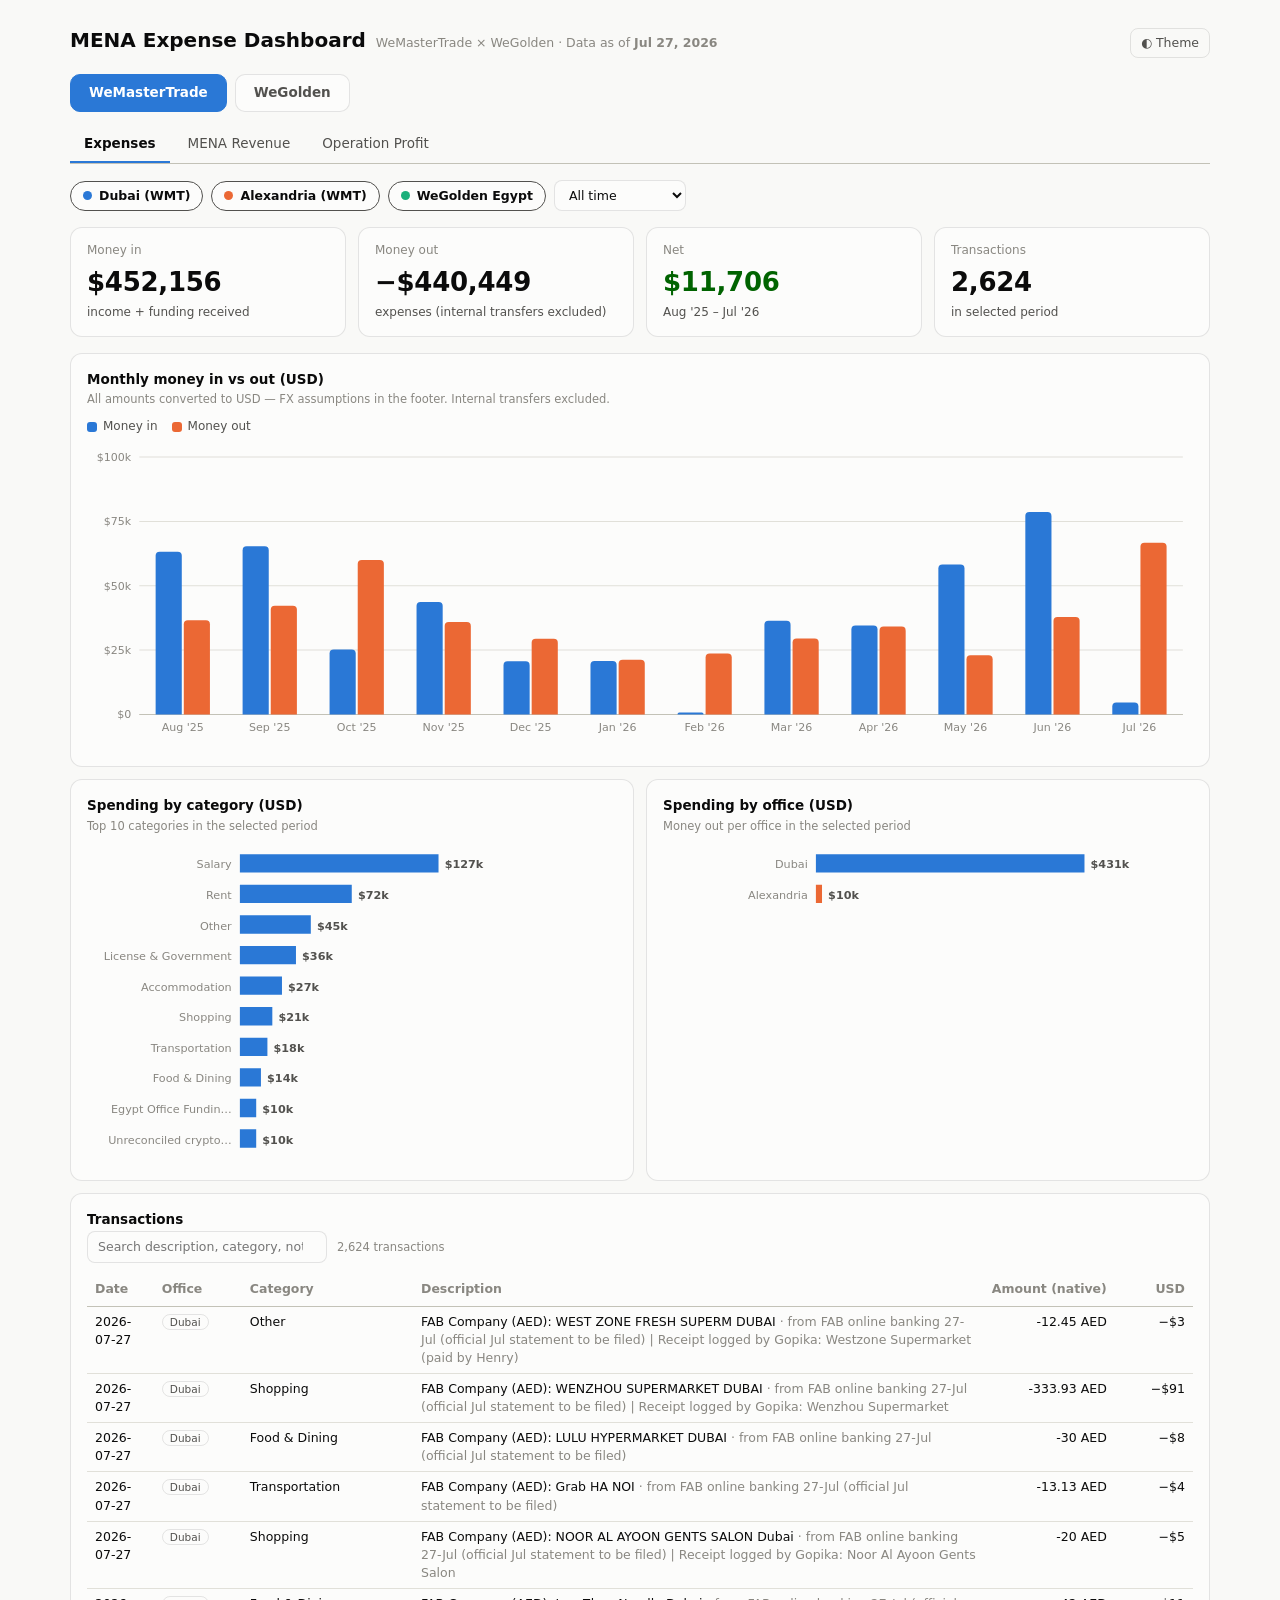
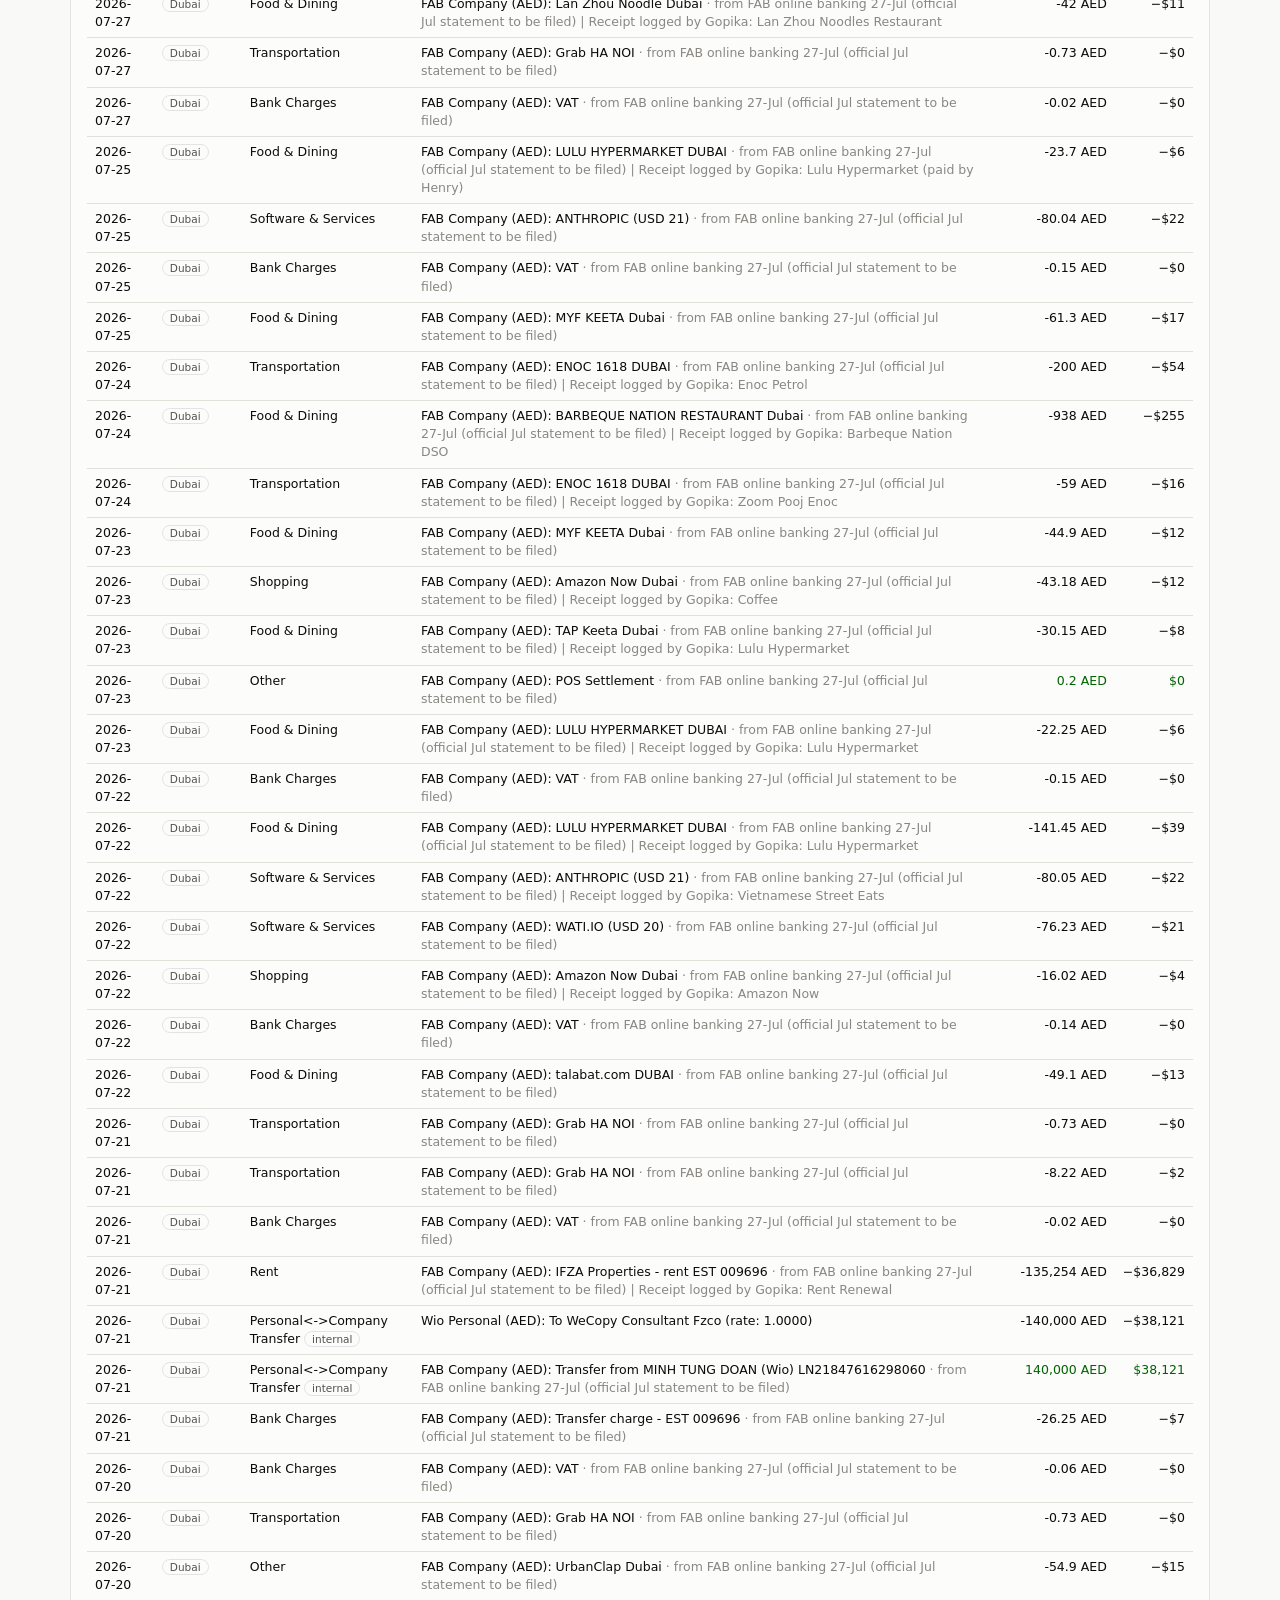
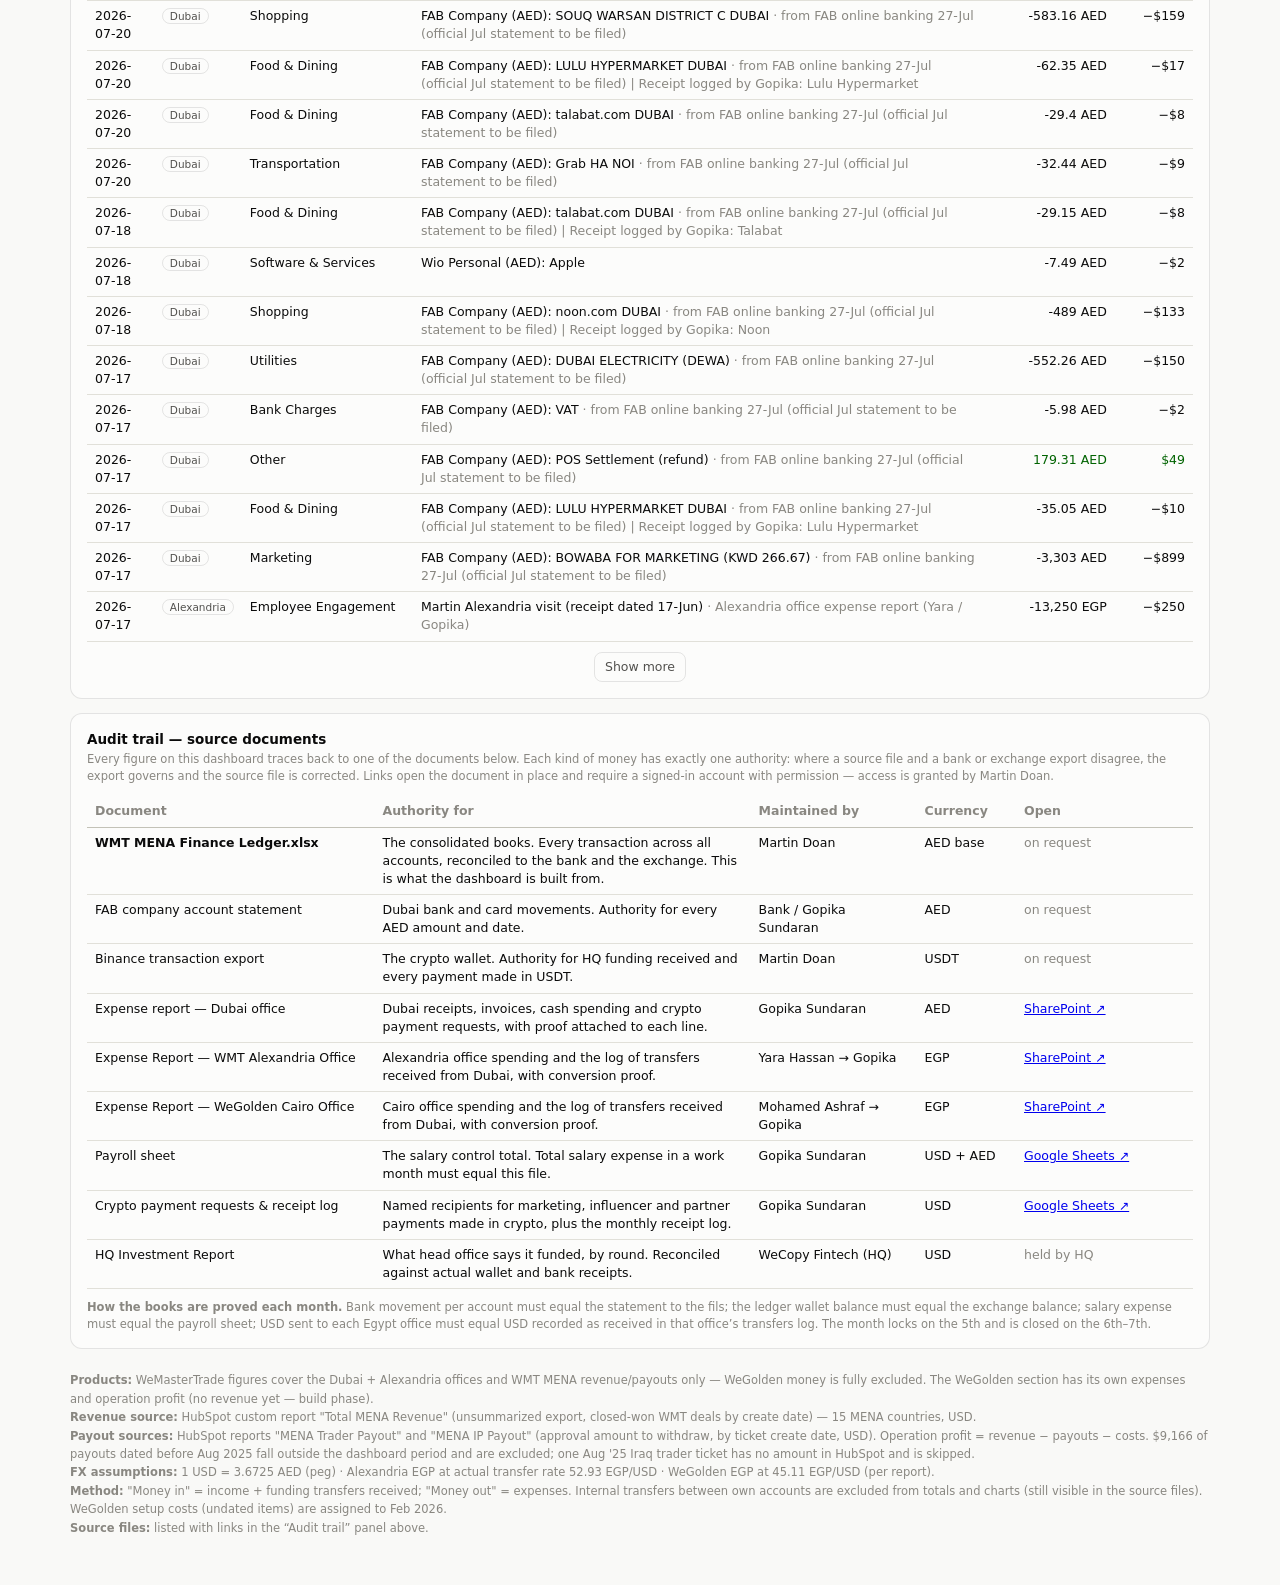
==== commit 68b49c84: "Sync wg/ with root (audit trail panel)" ====
--- a/wg/index.html
+++ b/wg/index.html
@@ -233,6 +233,34 @@
 </div>
 </div><!-- /view-prof -->
 
+
+<div class="card full" id="audit" style="margin-top:14px">
+  <h2>Audit trail — source documents</h2>
+  <div class="note">Every figure on this dashboard traces back to one of the documents below. Each kind of money has exactly one authority: where a source file and a bank or exchange export disagree, the export governs and the source file is corrected. Links open the document in place and require a signed-in account with permission — access is granted by Martin Doan.</div>
+  <div style="overflow-x:auto">
+  <table>
+    <thead><tr>
+      <th style="width:26%">Document</th><th style="width:34%">Authority for</th>
+      <th style="width:15%">Maintained by</th><th style="width:9%">Currency</th><th style="width:16%">Open</th>
+    </tr></thead>
+    <tbody>
+      <tr><td><b>WMT MENA Finance Ledger.xlsx</b></td><td>The consolidated books. Every transaction across all accounts, reconciled to the bank and the exchange. This is what the dashboard is built from.</td><td>Martin Doan</td><td>AED base</td><td><span style="color:var(--muted)">on request</span></td></tr>
+      <tr><td>FAB company account statement</td><td>Dubai bank and card movements. Authority for every AED amount and date.</td><td>Bank / Gopika Sundaran</td><td>AED</td><td><span style="color:var(--muted)">on request</span></td></tr>
+      <tr><td>Binance transaction export</td><td>The crypto wallet. Authority for HQ funding received and every payment made in USDT.</td><td>Martin Doan</td><td>USDT</td><td><span style="color:var(--muted)">on request</span></td></tr>
+      <tr><td>Expense report — Dubai office</td><td>Dubai receipts, invoices, cash spending and crypto payment requests, with proof attached to each line.</td><td>Gopika Sundaran</td><td>AED</td><td><a href="https://wemastertrade-my.sharepoint.com/personal/martin_doan_wemastertrade_com/Documents/Expense%20report%20Dubai%20office.xlsx" target="_blank" rel="noopener">SharePoint &#8599;</a></td></tr>
+      <tr><td>Expense Report — WMT Alexandria Office</td><td>Alexandria office spending and the log of transfers received from Dubai, with conversion proof.</td><td>Yara Hassan &#8594; Gopika</td><td>EGP</td><td><a href="https://wemastertrade-my.sharepoint.com/personal/gopika_sundaran_wemastertrade_com/Documents/Expense%20Report-%20WMT%20Alexandria%20Office.xlsx" target="_blank" rel="noopener">SharePoint &#8599;</a></td></tr>
+      <tr><td>Expense Report — WeGolden Cairo Office</td><td>Cairo office spending and the log of transfers received from Dubai, with conversion proof.</td><td>Mohamed Ashraf &#8594; Gopika</td><td>EGP</td><td><a href="https://wemastertrade-my.sharepoint.com/personal/gopika_sundaran_wemastertrade_com/Documents/Expense%20Report-%20WeGolden%20Cairo%20Office.xlsx" target="_blank" rel="noopener">SharePoint &#8599;</a></td></tr>
+      <tr><td>Payroll sheet</td><td>The salary control total. Total salary expense in a work month must equal this file.</td><td>Gopika Sundaran</td><td>USD + AED</td><td><a href="https://docs.google.com/spreadsheets/d/1CuyILmf2U5xHML-0ZRfVCalxR4pODj5LNzhiIFEk0vg" target="_blank" rel="noopener">Google Sheets &#8599;</a></td></tr>
+      <tr><td>Crypto payment requests &amp; receipt log</td><td>Named recipients for marketing, influencer and partner payments made in crypto, plus the monthly receipt log.</td><td>Gopika Sundaran</td><td>USD</td><td><a href="https://docs.google.com/spreadsheets/d/11T60VKKIJ83jNoO9QN8Lr-IkydqfHKWDJOPD7UNcCdY" target="_blank" rel="noopener">Google Sheets &#8599;</a></td></tr>
+      <tr><td>HQ Investment Report</td><td>What head office says it funded, by round. Reconciled against actual wallet and bank receipts.</td><td>WeCopy Fintech (HQ)</td><td>USD</td><td><span style="color:var(--muted)">held by HQ</span></td></tr>
+    </tbody>
+  </table>
+  </div>
+  <div class="note" style="margin:10px 0 0">
+    <b>How the books are proved each month.</b> Bank movement per account must equal the statement to the fils; the ledger wallet balance must equal the exchange balance; salary expense must equal the payroll sheet; USD sent to each Egypt office must equal USD recorded as received in that office&#8217;s transfers log. The month locks on the 5th and is closed on the 6th&#8211;7th.
+  </div>
+</div>
+
 <footer>
   <b>Products:</b> WeMasterTrade figures cover the Dubai + Alexandria offices and WMT MENA revenue/payouts only — WeGolden money is fully excluded. The WeGolden section has its own expenses and operation profit (no revenue yet — build phase).
   <br><b>Revenue source:</b> HubSpot custom report "Total MENA Revenue" (unsummarized export, closed-won WMT deals by create date) — 15 MENA countries, USD.
@@ -241,7 +269,7 @@
   <br><b>FX assumptions:</b> 1 USD = 3.6725 AED (peg) · Alexandria EGP at actual transfer rate 52.93 EGP/USD · WeGolden EGP at 45.11 EGP/USD (per report).
   <br><b>Method:</b> "Money in" = income + funding transfers received; "Money out" = expenses. Internal transfers between own accounts are excluded from totals and charts (still visible in the source files).
   WeGolden setup costs (undated items) are assigned to Feb 2026.
-  <br>Source files: Expense report Dubai office.xlsx · Expense Report – WMT Alexandria Office.xlsx · WeGolden Egypt Expense report.xlsx
+  <br><b>Source files:</b> listed with links in the &#8220;Audit trail&#8221; panel above.
 </footer>
 </div>
 
@@ -253,25 +281,7 @@
 const PAY = [{"mk": "2025-02", "c": "Egypt", "kind": "Trader", "amt": 852.38, "n": 1}, {"mk": "2025-02", "c": "United Arab Emirates", "kind": "Trader", "amt": 2502.87, "n": 1}, {"mk": "2025-04", "c": "United Arab Emirates", "kind": "Trader", "amt": 430.8, "n": 1}, {"mk": "2025-07", "c": "Egypt", "kind": "Trader", "amt": 768.1, "n": 1}, {"mk": "2025-07", "c": "Iraq", "kind": "Trader", "amt": 1119.39, "n": 3}, {"mk": "2025-07", "c": "Morocco", "kind": "Trader", "amt": 1069.54, "n": 2}, {"mk": "2025-07", "c": "United Arab Emirates", "kind": "Trader", "amt": 1000.41, "n": 1}, {"mk": "2025-08", "c": "Egypt", "kind": "Trader", "amt": 2408.9, "n": 2}, {"mk": "2025-08", "c": "Iraq", "kind": "Trader", "amt": 5352.51, "n": 6}, {"mk": "2025-09", "c": "Egypt", "kind": "Trader", "amt": 1285.84, "n": 4}, {"mk": "2025-09", "c": "Iraq", "kind": "Trader", "amt": 3575.29, "n": 7}, {"mk": "2025-09", "c": "Lebanon", "kind": "Trader", "amt": 309.15, "n": 1}, {"mk": "2025-09", "c": "Morocco", "kind": "Trader", "amt": 926.38, "n": 3}, {"mk": "2025-09", "c": "Qatar", "kind": "Trader", "amt": 1410.63, "n": 1}, {"mk": "2025-09", "c": "Saudi Arabia", "kind": "Trader", "amt": 10024.7, "n": 1}, {"mk": "2025-09", "c": "Syria", "kind": "Trader", "amt": 1041.26, "n": 2}, {"mk": "2025-09", "c": "United Arab Emirates", "kind": "Trader", "amt": 1763.64, "n": 2}, {"mk": "2025-10", "c": "Egypt", "kind": "Trader", "amt": 5671.78, "n": 9}, {"mk": "2025-10", "c": "Iraq", "kind": "Trader", "amt": 15189.73, "n": 32}, {"mk": "2025-10", "c": "Jordan", "kind": "Trader", "amt": 603.14, "n": 2}, {"mk": "2025-10", "c": "Kuwait", "kind": "Trader", "amt": 201.75, "n": 1}, {"mk": "2025-10", "c": "Morocco", "kind": "Trader", "amt": 18214.51, "n": 4}, {"mk": "2025-10", "c": "Saudi Arabia", "kind": "Trader", "amt": 2008.36, "n": 2}, {"mk": "2025-10", "c": "Syria", "kind": "Trader", "amt": 1119.54, "n": 2}, {"mk": "2025-10", "c": "United Arab Emirates", "kind": "Trader", "amt": 9971.06, "n": 4}, {"mk": "2025-10", "c": "Yemen", "kind": "Trader", "amt": 486.76, "n": 1}, {"mk": "2025-11", "c": "Egypt", "kind": "Trader", "amt": 16192.74, "n": 9}, {"mk": "2025-11", "c": "Iraq", "kind": "Trader", "amt": 9955.56, "n": 16}, {"mk": "2025-11", "c": "Morocco", "kind": "Trader", "amt": 9625.81, "n": 6}, {"mk": "2025-11", "c": "Palestine", "kind": "Trader", "amt": 192.57, "n": 1}, {"mk": "2025-11", "c": "Qatar", "kind": "Trader", "amt": 6137.27, "n": 2}, {"mk": "2025-11", "c": "Saudi Arabia", "kind": "Trader", "amt": 2588.99, "n": 5}, {"mk": "2025-11", "c": "Syria", "kind": "Trader", "amt": 1074.53, "n": 1}, {"mk": "2025-12", "c": "Egypt", "kind": "Trader", "amt": 23048.87, "n": 20}, {"mk": "2025-12", "c": "Iraq", "kind": "Trader", "amt": 12433.69, "n": 16}, {"mk": "2025-12", "c": "Jordan", "kind": "Trader", "amt": 1316.21, "n": 3}, {"mk": "2025-12", "c": "Kuwait", "kind": "Trader", "amt": 1262.27, "n": 3}, {"mk": "2025-12", "c": "Morocco", "kind": "Trader", "amt": 1179.47, "n": 3}, {"mk": "2025-12", "c": "Oman", "kind": "Trader", "amt": 2049.4, "n": 1}, {"mk": "2025-12", "c": "Saudi Arabia", "kind": "Trader", "amt": 14431.43, "n": 3}, {"mk": "2025-12", "c": "Syria", "kind": "Trader", "amt": 302.14, "n": 1}, {"mk": "2026-01", "c": "Egypt", "kind": "Trader", "amt": 24796.23, "n": 25}, {"mk": "2026-01", "c": "Iraq", "kind": "Trader", "amt": 28215.72, "n": 29}, {"mk": "2026-01", "c": "Jordan", "kind": "Trader", "amt": 1230.62, "n": 2}, {"mk": "2026-01", "c": "Kuwait", "kind": "Trader", "amt": 10290.74, "n": 2}, {"mk": "2026-01", "c": "Morocco", "kind": "Trader", "amt": 6627.73, "n": 6}, {"mk": "2026-01", "c": "Oman", "kind": "Trader", "amt": 203.79, "n": 1}, {"mk": "2026-01", "c": "Palestine", "kind": "Trader", "amt": 750.38, "n": 1}, {"mk": "2026-01", "c": "Saudi Arabia", "kind": "Trader", "amt": 27788.8, "n": 7}, {"mk": "2026-01", "c": "Syria", "kind": "Trader", "amt": 894.95, "n": 2}, {"mk": "2026-01", "c": "Yemen", "kind": "Trader", "amt": 10127.43, "n": 1}, {"mk": "2026-02", "c": "Egypt", "kind": "Trader", "amt": 30451.21, "n": 22}, {"mk": "2026-02", "c": "Iraq", "kind": "Trader", "amt": 36424.02, "n": 34}, {"mk": "2026-02", "c": "Jordan", "kind": "Trader", "amt": 2561.8, "n": 3}, {"mk": "2026-02", "c": "Morocco", "kind": "Trader", "amt": 9186.69, "n": 6}, {"mk": "2026-02", "c": "Palestine", "kind": "Trader", "amt": 1447.94, "n": 4}, {"mk": "2026-02", "c": "Qatar", "kind": "Trader", "amt": 12407.74, "n": 2}, {"mk": "2026-02", "c": "Saudi Arabia", "kind": "Trader", "amt": 29136.67, "n": 7}, {"mk": "2026-02", "c": "Syria", "kind": "Trader", "amt": 1270.48, "n": 1}, {"mk": "2026-02", "c": "United Arab Emirates", "kind": "Trader", "amt": 1605.96, "n": 1}, {"mk": "2026-03", "c": "Bahrain", "kind": "Trader", "amt": 2270.7, "n": 2}, {"mk": "2026-03", "c": "Egypt", "kind": "Trader", "amt": 50500.61, "n": 26}, {"mk": "2026-03", "c": "Iraq", "kind": "Trader", "amt": 40569.83, "n": 41}, {"mk": "2026-03", "c": "Jordan", "kind": "Trader", "amt": 6315.54, "n": 4}, {"mk": "2026-03", "c": "Kuwait", "kind": "Trader", "amt": 202.9, "n": 1}, {"mk": "2026-03", "c": "Lebanon", "kind": "Trader", "amt": 803.01, "n": 2}, {"mk": "2026-03", "c": "Morocco", "kind": "Trader", "amt": 3764.27, "n": 11}, {"mk": "2026-03", "c": "Palestine", "kind": "Trader", "amt": 1481.41, "n": 3}, {"mk": "2026-03", "c": "Qatar", "kind": "Trader", "amt": 5306.47, "n": 2}, {"mk": "2026-03", "c": "Saudi Arabia", "kind": "Trader", "amt": 10636.35, "n": 10}, {"mk": "2026-03", "c": "Syria", "kind": "Trader", "amt": 208.77, "n": 1}, {"mk": "2026-03", "c": "Yemen", "kind": "Trader", "amt": 1794.47, "n": 2}, {"mk": "2026-04", "c": "Bahrain", "kind": "Trader", "amt": 1510.38, "n": 1}, {"mk": "2026-04", "c": "Egypt", "kind": "Trader", "amt": 43311.76, "n": 23}, {"mk": "2026-04", "c": "Iraq", "kind": "Trader", "amt": 23793.7, "n": 30}, {"mk": "2026-04", "c": "Jordan", "kind": "Trader", "amt": 6264.72, "n": 4}, {"mk": "2026-04", "c": "Morocco", "kind": "Trader", "amt": 12859.42, "n": 11}, {"mk": "2026-04", "c": "Oman", "kind": "Trader", "amt": 120.3, "n": 1}, {"mk": "2026-04", "c": "Palestine", "kind": "Trader", "amt": 4645.44, "n": 4}, {"mk": "2026-04", "c": "Saudi Arabia", "kind": "Trader", "amt": 10760.3, "n": 6}, {"mk": "2026-04", "c": "Syria", "kind": "Trader", "amt": 7156.34, "n": 10}, {"mk": "2026-04", "c": "United Arab Emirates", "kind": "Trader", "amt": 22907.56, "n": 7}, {"mk": "2026-05", "c": "Bahrain", "kind": "Trader", "amt": 890.07, "n": 1}, {"mk": "2026-05", "c": "Egypt", "kind": "Trader", "amt": 25197.63, "n": 24}, {"mk": "2026-05", "c": "Iraq", "kind": "Trader", "amt": 27064.3, "n": 31}, {"mk": "2026-05", "c": "Jordan", "kind": "Trader", "amt": 3584.85, "n": 5}, {"mk": "2026-05", "c": "Kuwait", "kind": "Trader", "amt": 510.4, "n": 2}, {"mk": "2026-05", "c": "Morocco", "kind": "Trader", "amt": 5725.72, "n": 9}, {"mk": "2026-05", "c": "Oman", "kind": "Trader", "amt": 26.43, "n": 1}, {"mk": "2026-05", "c": "Palestine", "kind": "Trader", "amt": 2781.8, "n": 2}, {"mk": "2026-05", "c": "Saudi Arabia", "kind": "Trader", "amt": 15244.3, "n": 6}, {"mk": "2026-05", "c": "Syria", "kind": "Trader", "amt": 13209.31, "n": 6}, {"mk": "2026-05", "c": "United Arab Emirates", "kind": "Trader", "amt": 1518.0, "n": 1}, {"mk": "2026-05", "c": "Yemen", "kind": "Trader", "amt": 1227.86, "n": 3}, {"mk": "2026-06", "c": "Bahrain", "kind": "Trader", "amt": 6920.62, "n": 3}, {"mk": "2026-06", "c": "Egypt", "kind": "Trader", "amt": 45239.91, "n": 30}, {"mk": "2026-06", "c": "Iraq", "kind": "Trader", "amt": 35740.49, "n": 49}, {"mk": "2026-06", "c": "Jordan", "kind": "Trader", "amt": 3524.62, "n": 7}, {"mk": "2026-06", "c": "Morocco", "kind": "Trader", "amt": 10256.22, "n": 17}, {"mk": "2026-06", "c": "Oman", "kind": "Trader", "amt": 938.98, "n": 2}, {"mk": "2026-06", "c": "Palestine", "kind": "Trader", "amt": 13414.29, "n": 9}, {"mk": "2026-06", "c": "Qatar", "kind": "Trader", "amt": 315.88, "n": 1}, {"mk": "2026-06", "c": "Saudi Arabia", "kind": "Trader", "amt": 11616.31, "n": 6}, {"mk": "2026-06", "c": "Syria", "kind": "Trader", "amt": 527.65, "n": 2}, {"mk": "2026-06", "c": "Tunisia", "kind": "Trader", "amt": 1042.5, "n": 2}, {"mk": "2026-06", "c": "United Arab Emirates", "kind": "Trader", "amt": 12281.13, "n": 7}, {"mk": "2026-06", "c": "Yemen", "kind": "Trader", "amt": 1795.06, "n": 4}, {"mk": "2026-07", "c": "Egypt", "kind": "Trader", "amt": 31037.38, "n": 31}, {"mk": "2026-07", "c": "Iraq", "kind": "Trader", "amt": 49791.06, "n": 46}, {"mk": "2026-07", "c": "Jordan", "kind": "Trader", "amt": 2297.22, "n": 3}, {"mk": "2026-07", "c": "Kuwait", "kind": "Trader", "amt": 1324.34, "n": 1}, {"mk": "2026-07", "c": "Lebanon", "kind": "Trader", "amt": 500.15, "n": 1}, {"mk": "2026-07", "c": "Morocco", "kind": "Trader", "amt": 16213.07, "n": 15}, {"mk": "2026-07", "c": "Oman", "kind": "Trader", "amt": 18.24, "n": 1}, {"mk": "2026-07", "c": "Palestine", "kind": "Trader", "amt": 968.33, "n": 1}, {"mk": "2026-07", "c": "Saudi Arabia", "kind": "Trader", "amt": 12979.29, "n": 7}, {"mk": "2026-07", "c": "Syria", "kind": "Trader", "amt": 3224.46, "n": 6}, {"mk": "2026-07", "c": "Tunisia", "kind": "Trader", "amt": 150.09, "n": 1}, {"mk": "2026-07", "c": "United Arab Emirates", "kind": "Trader", "amt": 10352.47, "n": 9}, {"mk": "2026-07", "c": "Yemen", "kind": "Trader", "amt": 463.3, "n": 2}, {"mk": "2024-11", "c": "Morocco", "kind": "Partner (IP)", "amt": 164.0, "n": 1}, {"mk": "2025-02", "c": "Morocco", "kind": "Partner (IP)", "amt": 79.41, "n": 1}, {"mk": "2025-06", "c": "Iraq", "kind": "Partner (IP)", "amt": 438.0, "n": 2}, {"mk": "2025-07", "c": "Iraq", "kind": "Partner (IP)", "amt": 552.76, "n": 2}, {"mk": "2025-07", "c": "United Arab Emirates", "kind": "Partner (IP)", "amt": 188.0, "n": 2}, {"mk": "2025-08", "c": "Egypt", "kind": "Partner (IP)", "amt": 821.0, "n": 2}, {"mk": "2025-08", "c": "Iraq", "kind": "Partner (IP)", "amt": 625.08, "n": 2}, {"mk": "2025-08", "c": "United Arab Emirates", "kind": "Partner (IP)", "amt": 70.0, "n": 1}, {"mk": "2025-09", "c": "Iraq", "kind": "Partner (IP)", "amt": 1329.18, "n": 4}, {"mk": "2025-09", "c": "Saudi Arabia", "kind": "Partner (IP)", "amt": 621.0, "n": 3}, {"mk": "2025-10", "c": "Egypt", "kind": "Partner (IP)", "amt": 3529.73, "n": 5}, {"mk": "2025-10", "c": "Iraq", "kind": "Partner (IP)", "amt": 2216.93, "n": 13}, {"mk": "2025-10", "c": "Morocco", "kind": "Partner (IP)", "amt": 280.86, "n": 3}, {"mk": "2025-10", "c": "Qatar", "kind": "Partner (IP)", "amt": 465.08, "n": 2}, {"mk": "2025-10", "c": "Saudi Arabia", "kind": "Partner (IP)", "amt": 428.29, "n": 2}, {"mk": "2025-11", "c": "Egypt", "kind": "Partner (IP)", "amt": 2927.0, "n": 7}, {"mk": "2025-11", "c": "Iraq", "kind": "Partner (IP)", "amt": 4849.19, "n": 22}, {"mk": "2025-11", "c": "Morocco", "kind": "Partner (IP)", "amt": 372.0, "n": 6}, {"mk": "2025-11", "c": "Qatar", "kind": "Partner (IP)", "amt": 658.28, "n": 2}, {"mk": "2025-11", "c": "Saudi Arabia", "kind": "Partner (IP)", "amt": 1078.0, "n": 4}, {"mk": "2025-12", "c": "Egypt", "kind": "Partner (IP)", "amt": 4582.88, "n": 6}, {"mk": "2025-12", "c": "Iraq", "kind": "Partner (IP)", "amt": 3886.49, "n": 16}, {"mk": "2025-12", "c": "Morocco", "kind": "Partner (IP)", "amt": 137.0, "n": 2}, {"mk": "2025-12", "c": "Saudi Arabia", "kind": "Partner (IP)", "amt": 1246.0, "n": 4}, {"mk": "2026-01", "c": "Egypt", "kind": "Partner (IP)", "amt": 2664.87, "n": 4}, {"mk": "2026-01", "c": "Iraq", "kind": "Partner (IP)", "amt": 2672.36, "n": 8}, {"mk": "2026-01", "c": "Jordan", "kind": "Partner (IP)", "amt": 234.59, "n": 1}, {"mk": "2026-01", "c": "Saudi Arabia", "kind": "Partner (IP)", "amt": 1592.72, "n": 3}, {"mk": "2026-01", "c": "United Arab Emirates", "kind": "Partner (IP)", "amt": 200.0, "n": 1}, {"mk": "2026-02", "c": "Egypt", "kind": "Partner (IP)", "amt": 5565.56, "n": 8}, {"mk": "2026-02", "c": "Iraq", "kind": "Partner (IP)", "amt": 4554.47, "n": 13}, {"mk": "2026-02", "c": "Jordan", "kind": "Partner (IP)", "amt": 246.21, "n": 1}, {"mk": "2026-02", "c": "Oman", "kind": "Partner (IP)", "amt": 326.0, "n": 1}, {"mk": "2026-02", "c": "Saudi Arabia", "kind": "Partner (IP)", "amt": 1687.73, "n": 4}, {"mk": "2026-02", "c": "Syria", "kind": "Partner (IP)", "amt": 275.0, "n": 1}, {"mk": "2026-03", "c": "Egypt", "kind": "Partner (IP)", "amt": 10582.0, "n": 9}, {"mk": "2026-03", "c": "Iraq", "kind": "Partner (IP)", "amt": 5077.43, "n": 15}, {"mk": "2026-03", "c": "Jordan", "kind": "Partner (IP)", "amt": 445.4, "n": 2}, {"mk": "2026-03", "c": "Kuwait", "kind": "Partner (IP)", "amt": 853.0, "n": 1}, {"mk": "2026-03", "c": "Oman", "kind": "Partner (IP)", "amt": 375.48, "n": 1}, {"mk": "2026-03", "c": "Palestine", "kind": "Partner (IP)", "amt": 336.0, "n": 1}, {"mk": "2026-03", "c": "Saudi Arabia", "kind": "Partner (IP)", "amt": 2160.44, "n": 8}, {"mk": "2026-03", "c": "Syria", "kind": "Partner (IP)", "amt": 267.65, "n": 1}, {"mk": "2026-03", "c": "United Arab Emirates", "kind": "Partner (IP)", "amt": 643.2, "n": 3}, {"mk": "2026-04", "c": "Egypt", "kind": "Partner (IP)", "amt": 6042.83, "n": 11}, {"mk": "2026-04", "c": "Iraq", "kind": "Partner (IP)", "amt": 4962.97, "n": 18}, {"mk": "2026-04", "c": "Jordan", "kind": "Partner (IP)", "amt": 293.55, "n": 1}, {"mk": "2026-04", "c": "Kuwait", "kind": "Partner (IP)", "amt": 8279.0, "n": 3}, {"mk": "2026-04", "c": "Morocco", "kind": "Partner (IP)", "amt": 238.0, "n": 1}, {"mk": "2026-04", "c": "Saudi Arabia", "kind": "Partner (IP)", "amt": 3128.83, "n": 10}, {"mk": "2026-04", "c": "United Arab Emirates", "kind": "Partner (IP)", "amt": 248.69, "n": 1}, {"mk": "2026-05", "c": "Egypt", "kind": "Partner (IP)", "amt": 13348.47, "n": 19}, {"mk": "2026-05", "c": "Iraq", "kind": "Partner (IP)", "amt": 3959.05, "n": 18}, {"mk": "2026-05", "c": "Jordan", "kind": "Partner (IP)", "amt": 214.56, "n": 1}, {"mk": "2026-05", "c": "Kuwait", "kind": "Partner (IP)", "amt": 6424.76, "n": 2}, {"mk": "2026-05", "c": "Morocco", "kind": "Partner (IP)", "amt": 555.53, "n": 3}, {"mk": "2026-05", "c": "Palestine", "kind": "Partner (IP)", "amt": 713.27, "n": 2}, {"mk": "2026-05", "c": "Saudi Arabia", "kind": "Partner (IP)", "amt": 2782.31, "n": 10}, {"mk": "2026-05", "c": "Syria", "kind": "Partner (IP)", "amt": 360.0, "n": 2}, {"mk": "2026-05", "c": "United Arab Emirates", "kind": "Partner (IP)", "amt": 571.16, "n": 4}, {"mk": "2026-05", "c": "Yemen", "kind": "Partner (IP)", "amt": 213.0, "n": 1}, {"mk": "2026-06", "c": "Egypt", "kind": "Partner (IP)", "amt": 15433.25, "n": 44}, {"mk": "2026-06", "c": "Iraq", "kind": "Partner (IP)", "amt": 4763.77, "n": 25}, {"mk": "2026-06", "c": "Jordan", "kind": "Partner (IP)", "amt": 357.6, "n": 3}, {"mk": "2026-06", "c": "Kuwait", "kind": "Partner (IP)", "amt": 5623.72, "n": 2}, {"mk": "2026-06", "c": "Morocco", "kind": "Partner (IP)", "amt": 386.39, "n": 3}, {"mk": "2026-06", "c": "Palestine", "kind": "Partner (IP)", "amt": 331.09, "n": 2}, {"mk": "2026-06", "c": "Saudi Arabia", "kind": "Partner (IP)", "amt": 2035.68, "n": 5}, {"mk": "2026-06", "c": "Syria", "kind": "Partner (IP)", "amt": 511.15, "n": 4}, {"mk": "2026-06", "c": "United Arab Emirates", "kind": "Partner (IP)", "amt": 835.76, "n": 5}, {"mk": "2026-06", "c": "Yemen", "kind": "Partner (IP)", "amt": 286.98, "n": 2}, {"mk": "2026-07", "c": "Egypt", "kind": "Partner (IP)", "amt": 21568.56, "n": 42}, {"mk": "2026-07", "c": "Iraq", "kind": "Partner (IP)", "amt": 6960.09, "n": 23}, {"mk": "2026-07", "c": "Jordan", "kind": "Partner (IP)", "amt": 206.94, "n": 2}, {"mk": "2026-07", "c": "Kuwait", "kind": "Partner (IP)", "amt": 4175.85, "n": 1}, {"mk": "2026-07", "c": "Morocco", "kind": "Partner (IP)", "amt": 251.72, "n": 2}, {"mk": "2026-07", "c": "Palestine", "kind": "Partner (IP)", "amt": 248.16, "n": 2}, {"mk": "2026-07", "c": "Saudi Arabia", "kind": "Partner (IP)", "amt": 3650.06, "n": 7}, {"mk": "2026-07", "c": "Syria", "kind": "Partner (IP)", "amt": 2184.63, "n": 7}, {"mk": "2026-07", "c": "United Arab Emirates", "kind": "Partner (IP)", "amt": 767.0, "n": 3}];
 const ASOF = "Jul 27, 2026";
 const RATES = { AED: 3.6725, EGP_ALEX: 52.93, EGP_WG: 45.11 };
-/* ---------- per-product URLs: …/wmt/ and …/wg/ ---------- */
-function pathSegs(){ return location.pathname.split('/').filter(s=>s&&s.toLowerCase()!=='index.html'); }
-function productFromPath(){
-  const segs=pathSegs(), last=segs[segs.length-1];
-  return (last==='wmt'||last==='wg') ? last : null;
-}
-function syncProductUrl(p){
-  if(location.protocol==='file:') return;
-  try{
-    const segs=pathSegs(), last=segs[segs.length-1];
-    if(last==='wmt'||last==='wg') segs.pop();
-    history.replaceState(null,'','/'+segs.concat(p).join('/')+'/'+location.search+location.hash);
-  }catch(e){}
-}
-window.addEventListener('DOMContentLoaded',()=>{
-  const p=productFromPath();
-  if(p&&p!==state.product) setProduct(p);
-  else { if(p) document.title='WeMasterTrade — MENA Operations Dashboard'; render(); }
-});
+window.addEventListener('DOMContentLoaded',render);
 
 /* ---------- theme ---------- */
 function toggleTheme(){
@@ -311,8 +321,6 @@
   document.querySelector('.tab[data-tab="rev"]').style.display = p==='wmt'?'':'none';
   if(p==='wg'&&state.tab==='rev') state.tab='exp';
   setTab(state.tab);
-  syncProductUrl(p);
-  document.title = (p==='wg'?'WeGolden':'WeMasterTrade')+' — MENA Operations Dashboard';
 }
 const ALL_MONTHS = [...new Set([...DATA.map(t=>t.mk), ...REV.map(r=>r.mk)])].sort();
 function setTab(t){
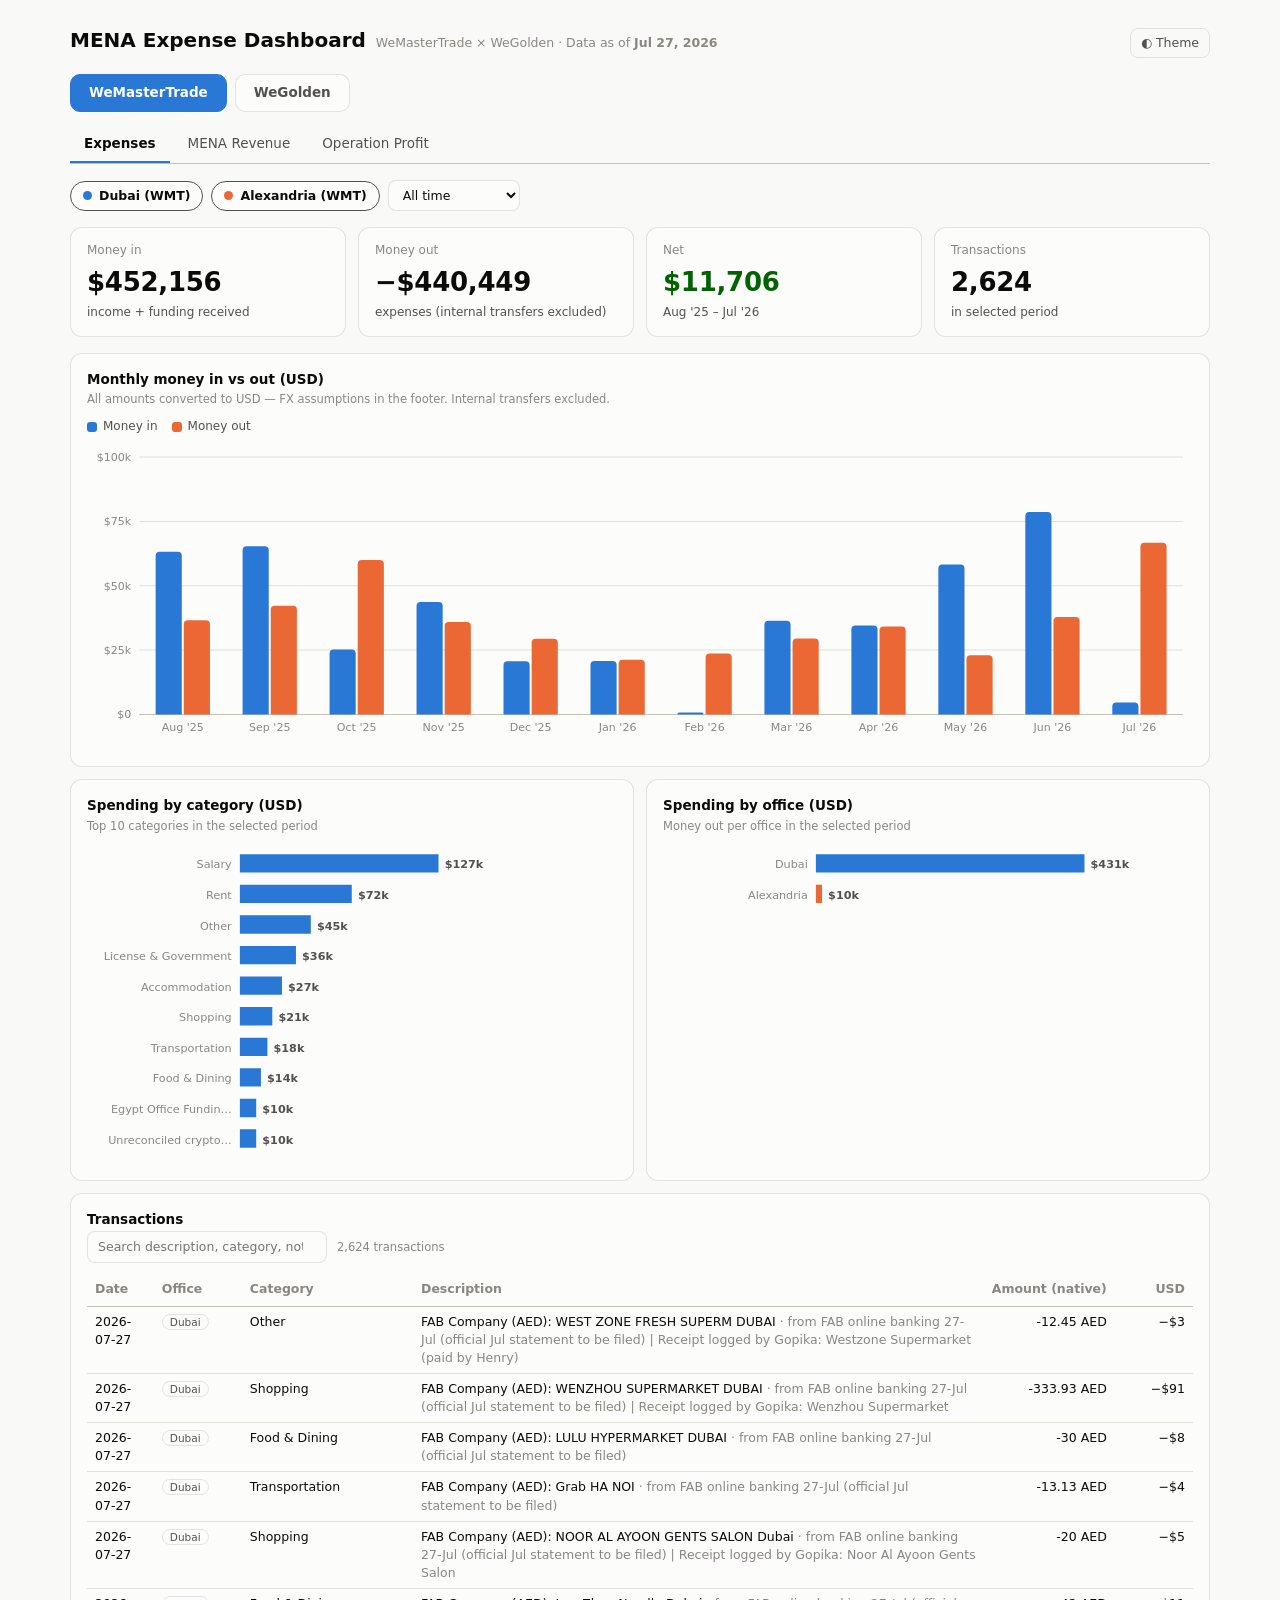
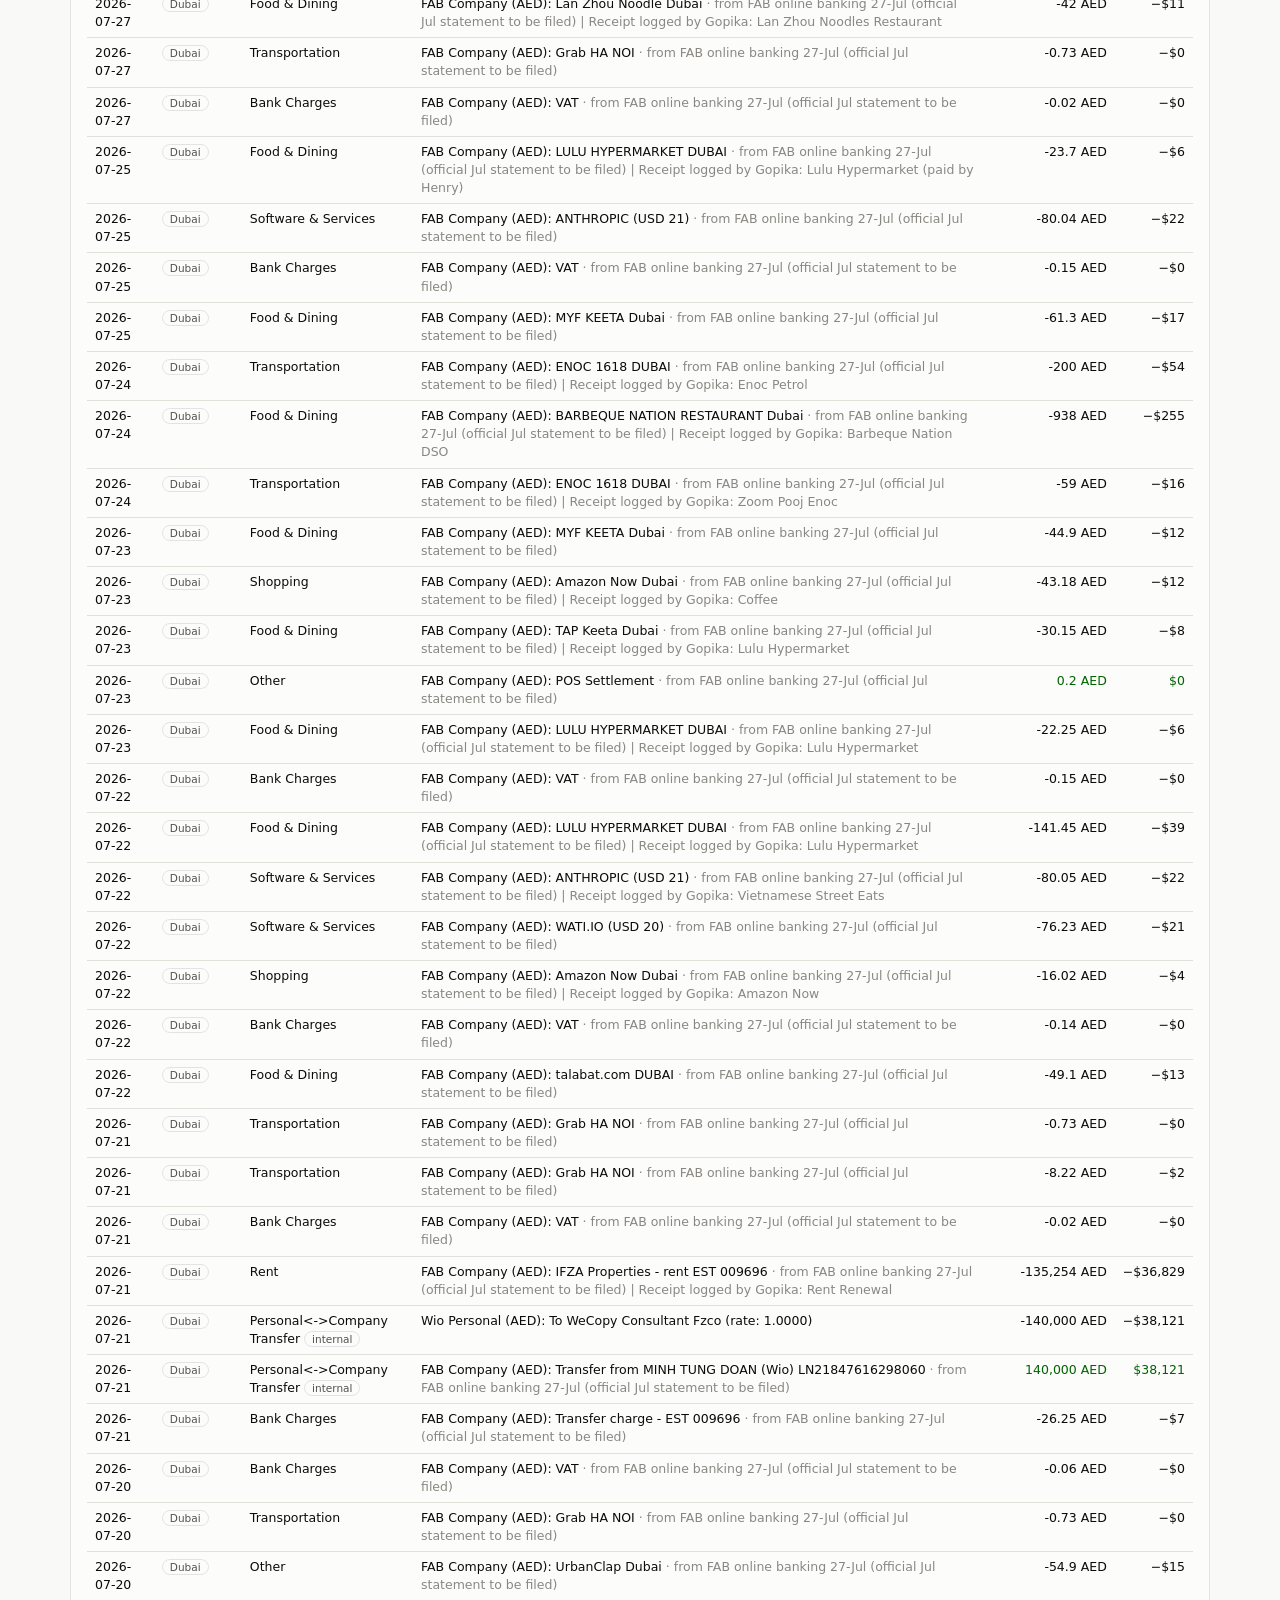
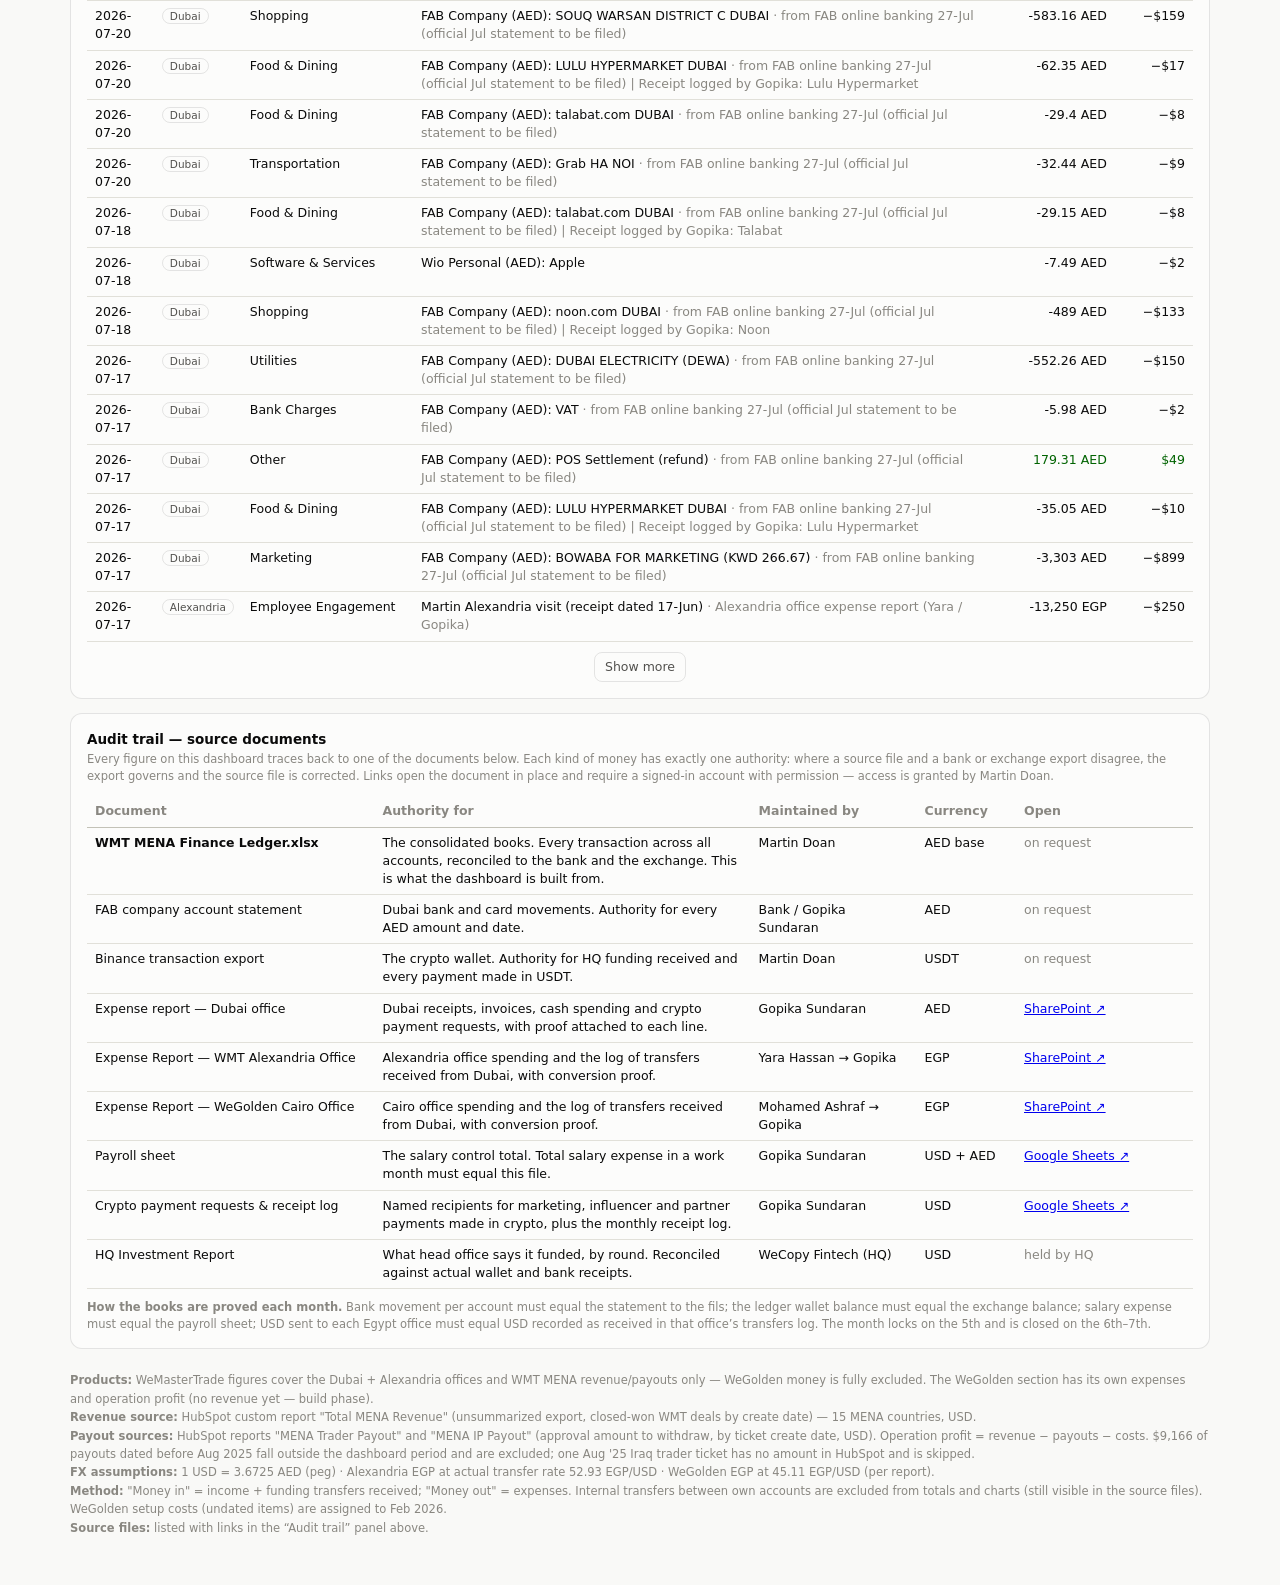
==== commit 53f3b0e4: "wg/: load the single root dashboard" ====
--- a/wg/index.html
+++ b/wg/index.html
@@ -1,667 +1,22 @@
-<!DOCTYPE html>
-<html lang="en">
-<head>
-<meta charset="utf-8">
-<meta name="viewport" content="width=device-width, initial-scale=1">
-<meta name="robots" content="noindex,nofollow">
-<title>WMT × WeGolden — Expense Dashboard</title>
-<style>
-:root{
-  color-scheme: light;
-  --page:#f9f9f7; --surface:#fcfcfb; --ink:#0b0b0b; --ink2:#52514e; --muted:#898781;
-  --grid:#e1e0d9; --axis:#c3c2b7; --ring:rgba(11,11,11,.10);
-  --in:#2a78d6; --out:#eb6834; --s3:#1baf7a;
-  --o-dubai:#2a78d6; --o-alex:#eb6834; --o-wg:#1baf7a;
-  --good:#006300; --bad:#d03b3b;
-}
-:root[data-theme="dark"]{
-  color-scheme: dark;
-  --page:#0d0d0d; --surface:#1a1a19; --ink:#ffffff; --ink2:#c3c2b7; --muted:#898781;
-  --grid:#2c2c2a; --axis:#383835; --ring:rgba(255,255,255,.10);
-  --in:#3987e5; --out:#d95926; --s3:#199e70;
-  --o-dubai:#3987e5; --o-alex:#d95926; --o-wg:#199e70;
-  --good:#0ca30c; --bad:#e66767;
-}
-@media (prefers-color-scheme: dark){
-  :root:not([data-theme="light"]){
-    color-scheme: dark;
-    --page:#0d0d0d; --surface:#1a1a19; --ink:#ffffff; --ink2:#c3c2b7; --muted:#898781;
-    --grid:#2c2c2a; --axis:#383835; --ring:rgba(255,255,255,.10);
-    --in:#3987e5; --out:#d95926; --s3:#199e70;
-    --o-dubai:#3987e5; --o-alex:#d95926; --o-wg:#199e70;
-    --good:#0ca30c; --bad:#e66767;
-  }
-}
-*{box-sizing:border-box}
-body{margin:0;background:var(--page);color:var(--ink);
-  font:14px/1.45 system-ui,-apple-system,"Segoe UI",sans-serif;}
-.wrap{max-width:1180px;margin:0 auto;padding:20px 20px 48px}
-header{display:flex;flex-wrap:wrap;align-items:baseline;gap:10px;margin:6px 0 16px}
-h1{font-size:20px;margin:0;font-weight:650}
-.sub{color:var(--muted);font-size:12.5px}
-.spacer{flex:1}
-button.ghost{background:none;border:1px solid var(--ring);border-radius:8px;color:var(--ink2);
-  padding:5px 10px;cursor:pointer;font:inherit;font-size:12.5px}
-button.ghost:hover{border-color:var(--muted)}
-.filters{display:flex;flex-wrap:wrap;gap:8px;align-items:center;margin-bottom:16px}
-.chip{border:1px solid var(--ring);border-radius:999px;padding:5px 12px;cursor:pointer;
-  background:var(--surface);color:var(--ink2);font:inherit;font-size:12.5px;display:flex;gap:7px;align-items:center}
-.chip .dot{width:9px;height:9px;border-radius:50%}
-.chip.on{border-color:var(--ink2);color:var(--ink);font-weight:600}
-select,input[type=search]{background:var(--surface);border:1px solid var(--ring);border-radius:8px;
-  color:var(--ink);padding:6px 10px;font:inherit;font-size:12.5px}
-.kpis{display:grid;grid-template-columns:repeat(auto-fit,minmax(200px,1fr));gap:12px;margin-bottom:16px}
-.kpi{background:var(--surface);border:1px solid var(--ring);border-radius:12px;padding:14px 16px}
-.kpi .lbl{font-size:12px;color:var(--muted);margin-bottom:4px}
-.kpi .val{font-size:26px;font-weight:650;letter-spacing:-.01em}
-.kpi .sub2{font-size:12px;color:var(--ink2);margin-top:3px}
-.cards{display:grid;grid-template-columns:1fr 1fr;gap:12px}
-.card{background:var(--surface);border:1px solid var(--ring);border-radius:12px;padding:16px;min-width:0}
-.card.full{grid-column:1/-1}
-.card h2{font-size:13.5px;margin:0 0 2px;font-weight:650}
-.card .note{font-size:11.5px;color:var(--muted);margin-bottom:10px}
-.legend{display:flex;gap:14px;font-size:12px;color:var(--ink2);margin:2px 0 8px;flex-wrap:wrap}
-.legend span{display:inline-flex;align-items:center;gap:6px}
-.legend i{width:10px;height:10px;border-radius:3px;display:inline-block}
-svg text{font:11px system-ui,-apple-system,"Segoe UI",sans-serif;fill:var(--muted)}
-svg .dl{fill:var(--ink2);font-weight:600;font-variant-numeric:tabular-nums}
-svg .gl{stroke:var(--grid);stroke-width:1}
-svg .bl{stroke:var(--axis);stroke-width:1}
-.tip{position:fixed;pointer-events:none;background:var(--surface);border:1px solid var(--ring);
-  border-radius:8px;padding:8px 10px;font-size:12px;color:var(--ink);box-shadow:0 4px 16px rgba(0,0,0,.18);
-  z-index:50;display:none;max-width:280px}
-.tip b{font-variant-numeric:tabular-nums}
-table{width:100%;border-collapse:collapse;font-size:12.5px}
-th{color:var(--muted);text-align:left;font-weight:600;padding:7px 8px;border-bottom:1px solid var(--axis);
-  cursor:default;white-space:nowrap}
-td{padding:6px 8px;border-bottom:1px solid var(--grid);vertical-align:top}
-td.num{text-align:right;font-variant-numeric:tabular-nums;white-space:nowrap}
-td .pill{font-size:10.5px;border:1px solid var(--ring);border-radius:999px;padding:1px 7px;color:var(--ink2);white-space:nowrap}
-.pos{color:var(--good)} .neg{color:var(--ink)}
-.more{margin-top:10px;text-align:center}
-.pswitch{display:flex;gap:8px;margin:0 0 14px}
-.pbtn{border:1px solid var(--ring);border-radius:10px;background:var(--surface);color:var(--ink2);
-  padding:8px 18px;cursor:pointer;font:inherit;font-size:13.5px;font-weight:600}
-.pbtn.on{background:var(--in);border-color:var(--in);color:#fff}
-.tabs{display:flex;gap:4px;margin:0 0 16px;border-bottom:1px solid var(--axis);flex-wrap:wrap}
-.tab{background:none;border:none;border-bottom:2px solid transparent;padding:8px 14px;cursor:pointer;
-  font:inherit;font-size:13.5px;color:var(--ink2)}
-.tab.on{color:var(--ink);font-weight:650;border-bottom-color:var(--in)}
-.view{display:none}.view.on{display:block}
-.kpis .pend{color:var(--muted);font-size:20px}
-tr.tot td{font-weight:650;border-top:2px solid var(--axis)}
-footer{margin-top:22px;font-size:11.5px;color:var(--muted);line-height:1.6}
-@media(max-width:760px){.cards{grid-template-columns:1fr}.kpi .val{font-size:22px}}
-</style>
-</head>
-<body>
-<div class="wrap" id="app">
-<header>
-  <h1>MENA Expense Dashboard</h1>
-  <span class="sub">WeMasterTrade × WeGolden · Data as of <b>Jul 27, 2026</b></span>
-  <span class="spacer"></span>
-  <button class="ghost" id="themeBtn" onclick="toggleTheme()">◐ Theme</button>
-</header>
-
-<div class="pswitch">
-  <button class="pbtn on" data-product="wmt" onclick="setProduct('wmt')">WeMasterTrade</button>
-  <button class="pbtn" data-product="wg" onclick="setProduct('wg')">WeGolden</button>
-</div>
-
-<div class="tabs">
-  <button class="tab on" data-tab="exp" onclick="setTab('exp')">Expenses</button>
-  <button class="tab" data-tab="rev" onclick="setTab('rev')">MENA Revenue</button>
-  <button class="tab" data-tab="prof" onclick="setTab('prof')">Operation Profit</button>
-</div>
-
-<div class="filters">
-  <button class="chip on" data-office="Dubai"><span class="dot" style="background:var(--o-dubai)"></span>Dubai (WMT)</button>
-  <button class="chip on" data-office="WMT Alexandria"><span class="dot" style="background:var(--o-alex)"></span>Alexandria (WMT)</button>
-  <button class="chip on" data-office="WeGolden Egypt"><span class="dot" style="background:var(--o-wg)"></span>WeGolden Egypt</button>
-  <select id="range">
-    <option value="all">All time</option>
-    <option value="ytd">2026 YTD</option>
-    <option value="3m">Last 3 months</option>
-    <option value="6m">Last 6 months</option>
-    <optgroup label="Single month" id="monthOpts"></optgroup>
-  </select>
-</div>
-
-<div class="view on" id="view-exp">
-<div class="kpis">
-  <div class="kpi"><div class="lbl">Money in</div><div class="val" id="kIn">–</div><div class="sub2" id="kInSub"></div></div>
-  <div class="kpi"><div class="lbl">Money out</div><div class="val" id="kOut">–</div><div class="sub2" id="kOutSub"></div></div>
-  <div class="kpi"><div class="lbl">Net</div><div class="val" id="kNet">–</div><div class="sub2" id="kNetSub"></div></div>
-  <div class="kpi"><div class="lbl">Transactions</div><div class="val" id="kN">–</div><div class="sub2" id="kNSub"></div></div>
-</div>
-
-<div class="cards">
-  <div class="card full">
-    <h2>Monthly money in vs out (USD)</h2>
-    <div class="note">All amounts converted to USD — FX assumptions in the footer. Internal transfers excluded.</div>
-    <div class="legend"><span><i style="background:var(--in)"></i>Money in</span><span><i style="background:var(--out)"></i>Money out</span></div>
-    <div id="chMonthly"></div>
-  </div>
-  <div class="card">
-    <h2>Spending by category (USD)</h2>
-    <div class="note">Top 10 categories in the selected period</div>
-    <div id="chCat"></div>
-  </div>
-  <div class="card">
-    <h2>Spending by office (USD)</h2>
-    <div class="note">Money out per office in the selected period</div>
-    <div id="chOffice"></div>
-  </div>
-  <div class="card full">
-    <h2>Transactions</h2>
-    <div class="note" style="display:flex;gap:10px;align-items:center;flex-wrap:wrap">
-      <input type="search" id="q" placeholder="Search description, category, notes…" style="min-width:240px">
-      <span id="tblCount"></span>
-    </div>
-    <div style="overflow-x:auto">
-    <table>
-      <thead><tr><th>Date</th><th>Office</th><th>Category</th><th>Description</th><th style="text-align:right">Amount (native)</th><th style="text-align:right">USD</th></tr></thead>
-      <tbody id="tbody"></tbody>
-    </table>
-    </div>
-    <div class="more"><button class="ghost" id="moreBtn" onclick="showMore()">Show more</button></div>
-  </div>
-</div>
-</div><!-- /view-exp -->
-
-<div class="view" id="view-rev">
-<div class="kpis">
-  <div class="kpi"><div class="lbl">Revenue</div><div class="val" id="rTot">–</div><div class="sub2" id="rTotSub"></div></div>
-  <div class="kpi"><div class="lbl">Deals won</div><div class="val" id="rN">–</div><div class="sub2">closed-won deals</div></div>
-  <div class="kpi"><div class="lbl">Avg deal size</div><div class="val" id="rAvg">–</div><div class="sub2">revenue ÷ deals</div></div>
-  <div class="kpi"><div class="lbl">Best month</div><div class="val" id="rBest">–</div><div class="sub2" id="rBestSub"></div></div>
-</div>
-<div class="cards">
-  <div class="card full">
-    <h2>Monthly revenue — WMT MENA (USD)</h2>
-    <div class="note">Closed-won deal amounts by create date · source: HubSpot report "Total MENA Revenue"</div>
-    <div id="chRevMonthly"></div>
-  </div>
-  <div class="card">
-    <h2>Revenue by country (USD)</h2>
-    <div class="note">Selected period</div>
-    <div id="chRevCountry"></div>
-  </div>
-  <div class="card">
-    <h2>Deals by country</h2>
-    <div class="note">Number of closed-won deals · selected period</div>
-    <div id="chRevDeals"></div>
-  </div>
-</div>
-</div><!-- /view-rev -->
-
-<div class="view" id="view-prof">
-<div class="kpis">
-  <div class="kpi"><div class="lbl">Revenue</div><div class="val" id="pRev">–</div><div class="sub2" id="pRevSub">WMT MENA (HubSpot report)</div></div>
-  <div class="kpi" id="pPayCard"><div class="lbl">Customer payouts</div><div class="val" id="pPay">–</div><div class="sub2" id="pPaySub">trader + partner (IP)</div></div>
-  <div class="kpi"><div class="lbl">Costs</div><div class="val" id="pCost">–</div><div class="sub2" id="pCostSub">office expenses</div></div>
-  <div class="kpi"><div class="lbl">Operation profit</div><div class="val" id="pNet">–</div><div class="sub2" id="pNetSub"></div></div>
-</div>
-<div class="cards">
-  <div class="card full">
-    <h2 id="chProfTitle">Revenue vs payouts &amp; costs by month (USD)</h2>
-    <div class="note" id="chProfNote">Operation profit = revenue − payouts − costs. Right bar stacks payouts and costs.</div>
-    <div class="legend"><span><i style="background:var(--in)"></i>Revenue</span><span id="legPay"><i style="background:var(--out)"></i>Payouts</span><span><i style="background:var(--s3)"></i>Costs</span></div>
-    <div id="chProf"></div>
-  </div>
-  <div class="card" id="cardPayCountry">
-    <h2>Payouts by country (USD)</h2>
-    <div class="note">Trader + partner payouts · selected period</div>
-    <div id="chPayCountry"></div>
-  </div>
-  <div class="card" id="cardPaySplit">
-    <h2>Trader vs partner payouts (USD)</h2>
-    <div class="note">Monthly split · selected period</div>
-    <div class="legend"><span><i style="background:var(--out)"></i>Trader</span><span><i style="background:var(--s3)"></i>Partner (IP)</span></div>
-    <div id="chPaySplit"></div>
-  </div>
-  <div class="card full">
-    <h2>Monthly P&amp;L (USD)</h2>
-    <div class="note"></div>
-    <div style="overflow-x:auto">
-    <table>
-      <thead><tr><th>Month</th><th style="text-align:right">Revenue</th><th style="text-align:right">Payouts</th><th style="text-align:right">Costs</th><th style="text-align:right">Operation Profit</th><th style="text-align:right">Margin</th></tr></thead>
-      <tbody id="pTbody"></tbody>
-    </table>
-    </div>
-  </div>
-</div>
-</div><!-- /view-prof -->
-
-
-<div class="card full" id="audit" style="margin-top:14px">
-  <h2>Audit trail — source documents</h2>
-  <div class="note">Every figure on this dashboard traces back to one of the documents below. Each kind of money has exactly one authority: where a source file and a bank or exchange export disagree, the export governs and the source file is corrected. Links open the document in place and require a signed-in account with permission — access is granted by Martin Doan.</div>
-  <div style="overflow-x:auto">
-  <table>
-    <thead><tr>
-      <th style="width:26%">Document</th><th style="width:34%">Authority for</th>
-      <th style="width:15%">Maintained by</th><th style="width:9%">Currency</th><th style="width:16%">Open</th>
-    </tr></thead>
-    <tbody>
-      <tr><td><b>WMT MENA Finance Ledger.xlsx</b></td><td>The consolidated books. Every transaction across all accounts, reconciled to the bank and the exchange. This is what the dashboard is built from.</td><td>Martin Doan</td><td>AED base</td><td><span style="color:var(--muted)">on request</span></td></tr>
-      <tr><td>FAB company account statement</td><td>Dubai bank and card movements. Authority for every AED amount and date.</td><td>Bank / Gopika Sundaran</td><td>AED</td><td><span style="color:var(--muted)">on request</span></td></tr>
-      <tr><td>Binance transaction export</td><td>The crypto wallet. Authority for HQ funding received and every payment made in USDT.</td><td>Martin Doan</td><td>USDT</td><td><span style="color:var(--muted)">on request</span></td></tr>
-      <tr><td>Expense report — Dubai office</td><td>Dubai receipts, invoices, cash spending and crypto payment requests, with proof attached to each line.</td><td>Gopika Sundaran</td><td>AED</td><td><a href="https://wemastertrade-my.sharepoint.com/personal/martin_doan_wemastertrade_com/Documents/Expense%20report%20Dubai%20office.xlsx" target="_blank" rel="noopener">SharePoint &#8599;</a></td></tr>
-      <tr><td>Expense Report — WMT Alexandria Office</td><td>Alexandria office spending and the log of transfers received from Dubai, with conversion proof.</td><td>Yara Hassan &#8594; Gopika</td><td>EGP</td><td><a href="https://wemastertrade-my.sharepoint.com/personal/gopika_sundaran_wemastertrade_com/Documents/Expense%20Report-%20WMT%20Alexandria%20Office.xlsx" target="_blank" rel="noopener">SharePoint &#8599;</a></td></tr>
-      <tr><td>Expense Report — WeGolden Cairo Office</td><td>Cairo office spending and the log of transfers received from Dubai, with conversion proof.</td><td>Mohamed Ashraf &#8594; Gopika</td><td>EGP</td><td><a href="https://wemastertrade-my.sharepoint.com/personal/gopika_sundaran_wemastertrade_com/Documents/Expense%20Report-%20WeGolden%20Cairo%20Office.xlsx" target="_blank" rel="noopener">SharePoint &#8599;</a></td></tr>
-      <tr><td>Payroll sheet</td><td>The salary control total. Total salary expense in a work month must equal this file.</td><td>Gopika Sundaran</td><td>USD + AED</td><td><a href="https://docs.google.com/spreadsheets/d/1CuyILmf2U5xHML-0ZRfVCalxR4pODj5LNzhiIFEk0vg" target="_blank" rel="noopener">Google Sheets &#8599;</a></td></tr>
-      <tr><td>Crypto payment requests &amp; receipt log</td><td>Named recipients for marketing, influencer and partner payments made in crypto, plus the monthly receipt log.</td><td>Gopika Sundaran</td><td>USD</td><td><a href="https://docs.google.com/spreadsheets/d/11T60VKKIJ83jNoO9QN8Lr-IkydqfHKWDJOPD7UNcCdY" target="_blank" rel="noopener">Google Sheets &#8599;</a></td></tr>
-      <tr><td>HQ Investment Report</td><td>What head office says it funded, by round. Reconciled against actual wallet and bank receipts.</td><td>WeCopy Fintech (HQ)</td><td>USD</td><td><span style="color:var(--muted)">held by HQ</span></td></tr>
-    </tbody>
-  </table>
-  </div>
-  <div class="note" style="margin:10px 0 0">
-    <b>How the books are proved each month.</b> Bank movement per account must equal the statement to the fils; the ledger wallet balance must equal the exchange balance; salary expense must equal the payroll sheet; USD sent to each Egypt office must equal USD recorded as received in that office&#8217;s transfers log. The month locks on the 5th and is closed on the 6th&#8211;7th.
-  </div>
-</div>
-
-<footer>
-  <b>Products:</b> WeMasterTrade figures cover the Dubai + Alexandria offices and WMT MENA revenue/payouts only — WeGolden money is fully excluded. The WeGolden section has its own expenses and operation profit (no revenue yet — build phase).
-  <br><b>Revenue source:</b> HubSpot custom report "Total MENA Revenue" (unsummarized export, closed-won WMT deals by create date) — 15 MENA countries, USD.
-  <br><b>Payout sources:</b> HubSpot reports "MENA Trader Payout" and "MENA IP Payout" (approval amount to withdraw, by ticket create date, USD). Operation profit = revenue − payouts − costs.
-  $9,166 of payouts dated before Aug 2025 fall outside the dashboard period and are excluded; one Aug '25 Iraq trader ticket has no amount in HubSpot and is skipped.
-  <br><b>FX assumptions:</b> 1 USD = 3.6725 AED (peg) · Alexandria EGP at actual transfer rate 52.93 EGP/USD · WeGolden EGP at 45.11 EGP/USD (per report).
-  <br><b>Method:</b> "Money in" = income + funding transfers received; "Money out" = expenses. Internal transfers between own accounts are excluded from totals and charts (still visible in the source files).
-  WeGolden setup costs (undated items) are assigned to Feb 2026.
-  <br><b>Source files:</b> listed with links in the &#8220;Audit trail&#8221; panel above.
-</footer>
-</div>
-
-<div class="tip" id="tip"></div>
-
+<!doctype html>
+<html lang="en"><head><meta charset="utf-8">
+<meta name="viewport" content="width=device-width,initial-scale=1">
+<title>MENA Dashboard</title>
+<style>body{font:15px/1.5 system-ui,sans-serif;margin:40px;color:#444}</style>
+</head><body>
+<p id="s">Loading dashboard&hellip;</p>
 <script>
-const DATA = [{"office": "Dubai", "mk": "2025-08", "date": "2025-08-11", "type": "Expense", "cat": "License & Government", "desc": "Wio Personal (AED): To IFZA FZCO", "amt": -3750.0, "cur": "AED", "notes": "Wecopy consultant fzco- Nguyen Anh Tuan"}, {"office": "Dubai", "mk": "2025-08", "date": "2025-08-11", "type": "Internal Transfer", "cat": "Currency Exchange", "desc": "Wio Personal (AED): USD to AED", "amt": 10950.0, "cur": "AED", "notes": "USD to AED"}, {"office": "Dubai", "mk": "2025-08", "date": "2025-08-11", "type": "Expense", "cat": "Accommodation", "desc": "Wio Personal (AED): To Jinlong Zhao", "amt": -1000.0, "cur": "AED", "notes": "Deposit for D152"}, {"office": "Dubai", "mk": "2025-08", "date": "2025-08-11", "type": "Internal Transfer", "cat": "Currency Exchange", "desc": "Wio Personal (USD): USD to AED", "amt": -3000.0, "cur": "USD", "notes": "USD to AED"}, {"office": "Dubai", "mk": "2025-08", "date": "2025-08-11", "type": "HQ Funding", "cat": "Salary funding (HQ)", "desc": "Wio Personal (USD): From WeCopyTrade LTD", "amt": 3000.0, "cur": "USD", "notes": "/PURP/SALA///ROC/1451714363///URI//|BENEFRES/AE/SAL/ISN 0019997 OSN 000|5873 SSN 00042679/RFB/1451714363"}, {"office": "Dubai", "mk": "2025-08", "date": "2025-08-12", "type": "Internal Transfer", "cat": "Currency Exchange", "desc": "Wio Personal (USD): USD to AED", "amt": -9000.0, "cur": "USD", "notes": "USD to AED"}, {"office": "Dubai", "mk": "2025-08", "date": "2025-08-12", "type": "HQ Funding", "cat": "Salary funding (HQ)", "desc": "Wio Personal (USD): From WeCopyTrade LTD", "amt": 5000.0, "cur": "USD", "notes": "/PURP/SALA///ROC/1453247804///URI//|BENEFRES/AE/SAL/ISN 0124368 OSN 008|8098 SSN 00593648/RFB/1453247804"}, {"office": "Dubai", "mk": "2025-08", "date": "2025-08-12", "type": "Internal Transfer", "cat": "Personal<->Company Transfer", "desc": "Wio Personal (AED): From DOAN MINH TUNG", "amt": 200.0, "cur": "AED", "notes": ""}, {"office": "Dubai", "mk": "2025-08", "date": "2025-08-12", "type": "Expense", "cat": "License & Government", "desc": "Wio Personal (AED): To IFZA FZCO", "amt": -3750.0, "cur": "AED", "notes": "Wecopy consultant Truong Phuc Loc"}, {"office": "Dubai", "mk": "2025-08", "date": "2025-08-12", "type": "Internal Transfer", "cat": "Personal<->Company Transfer", "desc": "Wio Personal (AED): To Wecopy Consultant Fzco", "amt": -2000.0, "cur": "AED", "notes": "Sent from Wio Bank"}, {"office": "Dubai", "mk": "2025-08", "date": "2025-08-12", "type": "HQ Funding", "cat": "Salary funding (HQ)", "desc": "Wio Personal (USD): From WeCopyTrade LTD", "amt": 9000.0, "cur": "USD", "notes": "/PURP/SALA///ROC/1453734604///URI//|BENEFRES/AE/SAL/ISN 0026290 OSN 002|2680 SSN 00148314/RFB/1453734604"}, {"office": "Dubai", "mk": "2025-08", "date": "2025-08-12", "type": "Expense", "cat": "Shopping", "desc": "Wio Personal (AED): IKEA", "amt": -2647.9, "cur": "AED", "notes": ""}, {"office": "Dubai", "mk": "2025-08", "date": "2025-08-12", "type": "Review", "cat": "Unidentified Income", "desc": "Wio Personal (AED): From SADIA ASLAM", "amt": 1000.0, "cur": "AED", "notes": "Refund of deposit against 811 cbd 6 third-party inflow to personal acct - crypto OTC? verify"}, {"office": "Dubai", "mk": "2025-08", "date": "2025-08-12", "type": "Internal Transfer", "cat": "Personal<->Company Transfer", "desc": "Wio Company (AED): From MINH TUNG DOAN", "amt": 2000.0, "cur": "AED", "notes": "Sent from Wio Bank"}, {"office": "Dubai", "mk": "2025-08", "date": "2025-08-12", "type": "Expense", "cat": "Food & Dining", "desc": "Other: Keeta db delivery serv (6x)", "amt": -272.3, "cur": "AED", "notes": "From old report"}, {"office": "Dubai", "mk": "2025-08", "date": "2025-08-12", "type": "Internal Transfer", "cat": "Currency Exchange", "desc": "Wio Personal (AED): USD to AED", "amt": 32850.0, "cur": "AED", "notes": "USD to AED"}, {"office": "Dubai", "mk": "2025-08", "date": "2025-08-13", "type": "HQ Funding", "cat": "HQ Funding", "desc": "Wio Company (USD): From WeCopy Fintech Inc", "amt": 6000.0, "cur": "USD", "notes": "/ROC/1455403306///URI//BENEFRES/AE/|FIS/001-WECOPY2025-OF1ISN 0051141 O|SN 0038580 SSN 00241988/RFB/1455403|306"}, {"office": "Dubai", "mk": "2025-08", "date": "2025-08-13", "type": "Expense", "cat": "Accommodation", "desc": "Wio Personal (AED): Premier inn dubai sili", "amt": -452.43, "cur": "AED", "notes": ""}, {"office": "Dubai", "mk": "2025-08", "date": "2025-08-13", "type": "Expense", "cat": "Shopping", "desc": "Other: West Zone Supermarket (3x)", "amt": -550.0, "cur": "AED", "notes": "From old report"}, {"office": "Dubai", "mk": "2025-08", "date": "2025-08-13", "type": "Expense", "cat": "Shopping", "desc": "Other: West Zone Fresh (7x)", "amt": -1154.63, "cur": "AED", "notes": "From old report"}, {"office": "Dubai", "mk": "2025-08", "date": "2025-08-14", "type": "Expense", "cat": "Other", "desc": "Wio Personal (AED): To Jinnuo Properties LLC", "amt": -200.0, "cur": "AED", "notes": "Sent from Wio Bank"}, {"office": "Dubai", "mk": "2025-08", "date": "2025-08-14", "type": "Internal Transfer", "cat": "Currency Exchange", "desc": "Wio Personal (USD): USD to AED", "amt": -5000.0, "cur": "USD", "notes": "USD to AED"}, {"office": "Dubai", "mk": "2025-08", "date": "2025-08-14", "type": "Expense", "cat": "Food & Dining", "desc": "Wio Personal (AED): Talabat", "amt": -29.4, "cur": "AED", "notes": ""}, {"office": "Dubai", "mk": "2025-08", "date": "2025-08-14", "type": "Internal Transfer", "cat": "Personal<->Company Transfer", "desc": "Wio Personal (AED): From DOAN MINH TUNG", "amt": 2080.0, "cur": "AED", "notes": ""}, {"office": "Dubai", "mk": "2025-08", "date": "2025-08-14", "type": "Expense", "cat": "Shopping", "desc": "Wio Personal (AED): IKEA", "amt": -1290.0, "cur": "AED", "notes": ""}, {"office": "Dubai", "mk": "2025-08", "date": "2025-08-14", "type": "Internal Transfer", "cat": "Currency Exchange", "desc": "Wio Personal (AED): USD to AED", "amt": 18250.0, "cur": "AED", "notes": "USD to AED"}, {"office": "Dubai", "mk": "2025-08", "date": "2025-08-14", "type": "Expense", "cat": "Other", "desc": "Wio Personal (AED): To Jinnuo Properties LLC", "amt": -5575.0, "cur": "AED", "notes": "Sent from Wio Bank"}, {"office": "Dubai", "mk": "2025-08", "date": "2025-08-14", "type": "Expense", "cat": "Accommodation", "desc": "Wio Personal (AED): To Jinlong Zhao", "amt": -34130.0, "cur": "AED", "notes": "Sent from Wio Bank"}, {"office": "Dubai", "mk": "2025-08", "date": "2025-08-14", "type": "Internal Transfer", "cat": "Currency Exchange", "desc": "Wio Company (USD): USD to AED", "amt": -5000.0, "cur": "USD", "notes": "USD to AED"}, {"office": "Dubai", "mk": "2025-08", "date": "2025-08-14", "type": "HQ Funding", "cat": "HQ Funding", "desc": "Wio Company (USD): From WeCopy Fintech Inc", "amt": 5000.0, "cur": "USD", "notes": "/ROC/1456483833///URI//BENEFRES/AE/|FIS/001-WECOPY2025-OF1ISN 0024083 O|SN 0019630 SSN 00112335/RFB/1456483|833"}, {"office": "Dubai", "mk": "2025-08", "date": "2025-08-14", "type": "Internal Transfer", "cat": "Currency Exchange", "desc": "Wio Company (AED): USD to AED", "amt": 18357.5, "cur": "AED", "notes": "USD to AED"}, {"office": "Dubai", "mk": "2025-08", "date": "2025-08-14", "type": "Review", "cat": "Accommodation", "desc": "Other: Apartment", "amt": -6075.0, "cur": "AED", "notes": "From old report | moved to Review 27-Jul: no bank/wallet evidence found - Martin to confirm real or duplicate"}, {"office": "Dubai", "mk": "2025-08", "date": "2025-08-14", "type": "Expense", "cat": "Food & Dining", "desc": "Other: Starbuck (2x)", "amt": -72.4, "cur": "AED", "notes": "From old report"}, {"office": "Dubai", "mk": "2025-08", "date": "2025-08-14", "type": "Expense", "cat": "Utilities", "desc": "Other: To Du (4x)", "amt": -1795.0, "cur": "AED", "notes": "From old report"}, {"office": "Dubai", "mk": "2025-08", "date": "2025-08-14", "type": "Expense", "cat": "License & Government", "desc": "Wio Personal (AED): To IFZA FZCO", "amt": -6000.0, "cur": "AED", "notes": "EST-291011"}, {"office": "Dubai", "mk": "2025-08", "date": "2025-08-14", "type": "Expense", "cat": "Shopping", "desc": "Wio Personal (AED): Noon E Commerce", "amt": -3038.35, "cur": "AED", "notes": ""}, {"office": "Dubai", "mk": "2025-08", "date": "2025-08-15", "type": "Expense", "cat": "Utilities", "desc": "Wio Personal (AED): DU Apple Pay", "amt": -1.0, "cur": "AED", "notes": ""}, {"office": "Dubai", "mk": "2025-08", "date": "2025-08-15", "type": "Expense", "cat": "Transportation", "desc": "Wio Personal (AED): Careem", "amt": -26.5, "cur": "AED", "notes": ""}, {"office": "Dubai", "mk": "2025-08", "date": "2025-08-15", "type": "Expense", "cat": "Accommodation", "desc": "Wio Personal (AED): Booking", "amt": -240.21, "cur": "AED", "notes": ""}, {"office": "Dubai", "mk": "2025-08", "date": "2025-08-15", "type": "Expense", "cat": "Other", "desc": "Wio Personal (AED): To Jinnuo Properties LLC", "amt": -300.0, "cur": "AED", "notes": "Ejari"}, {"office": "Dubai", "mk": "2025-08", "date": "2025-08-15", "type": "Expense", "cat": "Shopping", "desc": "Wio Personal (AED): To Zasha Home Trading", "amt": -400.0, "cur": "AED", "notes": "Deposit for 16 office chairs"}, {"office": "Dubai", "mk": "2025-08", "date": "2025-08-15", "type": "Expense", "cat": "Food & Dining", "desc": "Wio Personal (AED): Shawarma jeddo fzco", "amt": -18.0, "cur": "AED", "notes": ""}, {"office": "Dubai", "mk": "2025-08", "date": "2025-08-15", "type": "Expense", "cat": "Shopping", "desc": "Other: Al Nahdi Pharmacy", "amt": -53.55, "cur": "AED", "notes": "From old report"}, {"office": "Dubai", "mk": "2025-08", "date": "2025-08-15", "type": "Expense", "cat": "Transportation", "desc": "Other: Metro Taxi", "amt": -47.0, "cur": "AED", "notes": "From old report"}, {"office": "Dubai", "mk": "2025-08", "date": "2025-08-15", "type": "Expense", "cat": "Shopping", "desc": "Other: Noon", "amt": -95.0, "cur": "AED", "notes": "From old report"}, {"office": "Dubai", "mk": "2025-08", "date": "2025-08-16", "type": "Expense", "cat": "Food & Dining", "desc": "Wio Personal (AED): Carrygreen mini mart", "amt": -21.0, "cur": "AED", "notes": ""}, {"office": "Dubai", "mk": "2025-08", "date": "2025-08-16", "type": "Expense", "cat": "Food & Dining", "desc": "Wio Personal (AED): Talabat", "amt": -20.9, "cur": "AED", "notes": ""}, {"office": "Dubai", "mk": "2025-08", "date": "2025-08-16", "type": "Expense", "cat": "Transportation", "desc": "Wio Personal (AED): Metro Taxi", "amt": -20.5, "cur": "AED", "notes": ""}, {"office": "Dubai", "mk": "2025-08", "date": "2025-08-16", "type": "Expense", "cat": "Transportation", "desc": "Wio Personal (AED): National Taxi", "amt": -26.0, "cur": "AED", "notes": ""}, {"office": "Dubai", "mk": "2025-08", "date": "2025-08-16", "type": "Expense", "cat": "Transportation", "desc": "Wio Personal (AED): Careem", "amt": -17.0, "cur": "AED", "notes": ""}, {"office": "Dubai", "mk": "2025-08", "date": "2025-08-16", "type": "Expense", "cat": "Food & Dining", "desc": "Wio Personal (AED): Talabat", "amt": -28.35, "cur": "AED", "notes": ""}, {"office": "Dubai", "mk": "2025-08", "date": "2025-08-16", "type": "Expense", "cat": "Shopping", "desc": "Wio Company (AED): To Zasha Home Trading", "amt": -1200.0, "cur": "AED", "notes": "Office chairs"}, {"office": "Dubai", "mk": "2025-08", "date": "2025-08-16", "type": "Expense", "cat": "Food & Dining", "desc": "Other: Yang Zhou", "amt": -30.0, "cur": "AED", "notes": "From old report"}, {"office": "Dubai", "mk": "2025-08", "date": "2025-08-16", "type": "Expense", "cat": "Food & Dining", "desc": "Other: Saptagiri (2x)", "amt": -57.75, "cur": "AED", "notes": "From old report"}, {"office": "Dubai", "mk": "2025-08", "date": "2025-08-17", "type": "Expense", "cat": "Shopping", "desc": "Wio Company (AED): IKEA", "amt": -482.9, "cur": "AED", "notes": ""}, {"office": "Dubai", "mk": "2025-08", "date": "2025-08-17", "type": "Expense", "cat": "Food & Dining", "desc": "Wio Personal (AED): Lulu Hypermarket", "amt": -15.65, "cur": "AED", "notes": ""}, {"office": "Dubai", "mk": "2025-08", "date": "2025-08-17", "type": "Expense", "cat": "Transportation", "desc": "Wio Personal (AED): ENOC", "amt": -2.75, "cur": "AED", "notes": ""}, {"office": "Dubai", "mk": "2025-08", "date": "2025-08-17", "type": "Expense", "cat": "Food & Dining", "desc": "Wio Personal (AED): Talabat", "amt": -22.05, "cur": "AED", "notes": ""}, {"office": "Dubai", "mk": "2025-08", "date": "2025-08-17", "type": "Expense", "cat": "Transportation", "desc": "Other: RTA - NOL (7x)", "amt": -197.33, "cur": "AED", "notes": "From old report"}, {"office": "Dubai", "mk": "2025-08", "date": "2025-08-17", "type": "Expense", "cat": "Shopping", "desc": "Wio Company (AED): Noon e commerce", "amt": -3881.35, "cur": "AED", "notes": ""}, {"office": "Dubai", "mk": "2025-08", "date": "2025-08-17", "type": "Expense", "cat": "Food & Dining", "desc": "Other: Smart grills", "amt": -44.0, "cur": "AED", "notes": "From old report"}, {"office": "Dubai", "mk": "2025-08", "date": "2025-08-17", "type": "Expense", "cat": "Utilities", "desc": "Wio Company (AED): To Chiller", "amt": -2838.48, "cur": "AED", "notes": "D152 Souk warsan block D"}, {"office": "Dubai", "mk": "2025-08", "date": "2025-08-17", "type": "Expense", "cat": "Utilities", "desc": "Wio Personal (AED): DU Apple Pay", "amt": -5.0, "cur": "AED", "notes": ""}, {"office": "Dubai", "mk": "2025-08", "date": "2025-08-18", "type": "Expense", "cat": "Transportation", "desc": "Wio Personal (AED): ENOC", "amt": -13.5, "cur": "AED", "notes": ""}, {"office": "Dubai", "mk": "2025-08", "date": "2025-08-18", "type": "Expense", "cat": "Food & Dining", "desc": "Wio Personal (AED): Restaurant", "amt": -16.0, "cur": "AED", "notes": ""}, {"office": "Dubai", "mk": "2025-08", "date": "2025-08-18", "type": "Expense", "cat": "Food & Dining", "desc": "Wio Personal (AED): West Zone Fresh", "amt": -9.01, "cur": "AED", "notes": ""}, {"office": "Dubai", "mk": "2025-08", "date": "2025-08-18", "type": "Expense", "cat": "Food & Dining", "desc": "Wio Personal (AED): Valmart mini mart fzco", "amt": -10.5, "cur": "AED", "notes": ""}, {"office": "Dubai", "mk": "2025-08", "date": "2025-08-19", "type": "Refund", "cat": "Shopping", "desc": "Wio Company (AED): Noon e commerce", "amt": 5.0, "cur": "AED", "notes": ""}, {"office": "Dubai", "mk": "2025-08", "date": "2025-08-19", "type": "Expense", "cat": "Shopping", "desc": "Wio Company (AED): Al Futtaim", "amt": -99.0, "cur": "AED", "notes": ""}, {"office": "Dubai", "mk": "2025-08", "date": "2025-08-19", "type": "Expense", "cat": "Food & Dining", "desc": "Wio Personal (AED): Sarhad Darbar", "amt": -12.5, "cur": "AED", "notes": ""}, {"office": "Dubai", "mk": "2025-08", "date": "2025-08-19", "type": "Expense", "cat": "License & Government", "desc": "Wio Personal (AED): Smart Dubai Government", "amt": -10.0, "cur": "AED", "notes": ""}, {"office": "Dubai", "mk": "2025-08", "date": "2025-08-19", "type": "Expense", "cat": "Food & Dining", "desc": "Wio Company (AED): Talabat", "amt": -32.76, "cur": "AED", "notes": ""}, {"office": "Dubai", "mk": "2025-08", "date": "2025-08-19", "type": "Expense", "cat": "License & Government", "desc": "Wio Company (AED): To IFZA FZCO", "amt": -3750.0, "cur": "AED", "notes": "WeCopy Consultant Nguyen Nhat Long visa application"}, {"office": "Dubai", "mk": "2025-08", "date": "2025-08-19", "type": "Expense", "cat": "Shopping", "desc": "Other: Al Madina Hypermarket (3x)", "amt": -83.4, "cur": "AED", "notes": "From old report"}, {"office": "Dubai", "mk": "2025-08", "date": "2025-08-19", "type": "Expense", "cat": "Shopping", "desc": "Other: Life Pharmacy", "amt": -34.3, "cur": "AED", "notes": "From old report"}, {"office": "Dubai", "mk": "2025-08", "date": "2025-08-19", "type": "Expense", "cat": "Transportation", "desc": "Other: Arabia Taxi", "amt": -23.0, "cur": "AED", "notes": "From old report"}, {"office": "Dubai", "mk": "2025-08", "date": "2025-08-19", "type": "Expense", "cat": "Food & Dining", "desc": "Wio Company (AED): Restaurant", "amt": -24.0, "cur": "AED", "notes": ""}, {"office": "Dubai", "mk": "2025-08", "date": "2025-08-19", "type": "Expense", "cat": "Utilities", "desc": "Wio Personal (AED): DU Apple Pay", "amt": -5.0, "cur": "AED", "notes": ""}, {"office": "Dubai", "mk": "2025-08", "date": "2025-08-20", "type": "Internal Transfer", "cat": "Currency Exchange", "desc": "Wio Company (AED): USD to AED", "amt": 22029.0, "cur": "AED", "notes": "USD to AED"}, {"office": "Dubai", "mk": "2025-08", "date": "2025-08-20", "type": "Internal Transfer", "cat": "Currency Exchange", "desc": "Wio Company (USD): USD to AED", "amt": -6000.0, "cur": "USD", "notes": "USD to AED"}, {"office": "Dubai", "mk": "2025-08", "date": "2025-08-20", "type": "Expense", "cat": "Utilities", "desc": "Other: Dewa", "amt": -15.48, "cur": "AED", "notes": "From old report"}, {"office": "Dubai", "mk": "2025-08", "date": "2025-08-20", "type": "Expense", "cat": "Transportation", "desc": "Wio Company (AED): National Taxi", "amt": -21.0, "cur": "AED", "notes": ""}, {"office": "Dubai", "mk": "2025-08", "date": "2025-08-21", "type": "Expense", "cat": "Transportation", "desc": "Wio Company (AED): Careem", "amt": -32.0, "cur": "AED", "notes": ""}, {"office": "Dubai", "mk": "2025-08", "date": "2025-08-21", "type": "Expense", "cat": "Food & Dining", "desc": "Wio Company (AED): Lulu Hypermarket", "amt": -182.3, "cur": "AED", "notes": ""}, {"office": "Dubai", "mk": "2025-08", "date": "2025-08-21", "type": "Expense", "cat": "Transportation", "desc": "Wio Company (AED): Dubai Taxi", "amt": -21.5, "cur": "AED", "notes": ""}, {"office": "Dubai", "mk": "2025-08", "date": "2025-08-21", "type": "Expense", "cat": "Food & Dining", "desc": "Wio Company (AED): Restaurant", "amt": -17.0, "cur": "AED", "notes": ""}, {"office": "Dubai", "mk": "2025-08", "date": "2025-08-21", "type": "Expense", "cat": "Utilities", "desc": "Wio Personal (AED): DU Apple Pay", "amt": -5.0, "cur": "AED", "notes": ""}, {"office": "Dubai", "mk": "2025-08", "date": "2025-08-21", "type": "Expense", "cat": "License & Government", "desc": "Wio Personal (AED): Smart Dubai Government", "amt": -10.0, "cur": "AED", "notes": ""}, {"office": "Dubai", "mk": "2025-08", "date": "2025-08-22", "type": "Internal Transfer", "cat": "Crypto Sale (Rain)", "desc": "Wio Personal (AED): From MINH TUNG DOAN", "amt": 1781.82, "cur": "AED", "notes": "AED withdrawal from Rain exchange (matches Rain report)"}, {"office": "Dubai", "mk": "2025-08", "date": "2025-08-22", "type": "Expense", "cat": "Utilities", "desc": "Wio Personal (AED): DU Apple Pay", "amt": -5.0, "cur": "AED", "notes": ""}, {"office": "Dubai", "mk": "2025-08", "date": "2025-08-22", "type": "Expense", "cat": "Food & Dining", "desc": "Wio Personal (AED): Sarhad Darbar", "amt": -10.5, "cur": "AED", "notes": ""}, {"office": "Dubai", "mk": "2025-08", "date": "2025-08-22", "type": "Expense", "cat": "License & Government", "desc": "Wio Personal (AED): Smart Dubai Government", "amt": -10.0, "cur": "AED", "notes": ""}, {"office": "Dubai", "mk": "2025-08", "date": "2025-08-22", "type": "HQ Funding", "cat": "HQ Funding", "desc": "Wio Company (USD): From WeCopy Fintech Inc", "amt": 4000.0, "cur": "USD", "notes": "/PURP/GDSV///ROC/1466936049///URI// BENEFRES/AE/GDS/001-WECOPY2025-OF1  ISN 0016632 OSN 0010625 SSN 0007777 1/RFB/1466936049"}, {"office": "Dubai", "mk": "2025-08", "date": "2025-08-22", "type": "Refund", "cat": "Shopping", "desc": "Wio Company (AED): Noon e commerce", "amt": 330.6, "cur": "AED", "notes": ""}, {"office": "Dubai", "mk": "2025-08", "date": "2025-08-22", "type": "Expense", "cat": "Food & Dining", "desc": "Wio Company (AED): Hwh Sawa", "amt": -105.0, "cur": "AED", "notes": ""}, {"office": "Dubai", "mk": "2025-08", "date": "2025-08-22", "type": "Internal Transfer", "cat": "Crypto Sale (Rain)", "desc": "Wio Personal (AED): From MINH TUNG DOAN", "amt": 111.56, "cur": "AED", "notes": "AED withdrawal from Rain exchange (matches Rain report)"}, {"office": "Dubai", "mk": "2025-08", "date": "2025-08-22", "type": "Expense", "cat": "Food & Dining", "desc": "Wio Company (AED): Lulu Hypermarket", "amt": -181.15, "cur": "AED", "notes": ""}, {"office": "Dubai", "mk": "2025-08", "date": "2025-08-22", "type": "Expense", "cat": "Shopping", "desc": "Wio Company (AED): Noon", "amt": -364.7, "cur": "AED", "notes": ""}, {"office": "Dubai", "mk": "2025-08", "date": "2025-08-22", "type": "Expense", "cat": "Shopping", "desc": "Other: Masafi Park (2x)", "amt": -150.8, "cur": "AED", "notes": "From old report"}, {"office": "Dubai", "mk": "2025-08", "date": "2025-08-22", "type": "Internal Transfer", "cat": "Crypto Sale (Rain)", "desc": "Crypto Wallet: Sold 500 USDT on Rain @ 3.5636", "amt": -500.0, "cur": "USD", "notes": "AED withdrawal to Wio personal same day"}, {"office": "Dubai", "mk": "2025-08", "date": "2025-08-22", "type": "Income", "cat": "Crypto Income", "desc": "Crypto Wallet: USDT received on Rain (31.32)", "amt": 31.32, "cur": "USD", "notes": ""}, {"office": "Dubai", "mk": "2025-08", "date": "2025-08-22", "type": "Income", "cat": "Crypto Income", "desc": "Crypto Wallet: USDT received on Rain (500.00)", "amt": 500.0, "cur": "USD", "notes": ""}, {"office": "Dubai", "mk": "2025-08", "date": "2025-08-22", "type": "Expense", "cat": "Transportation", "desc": "Wio Company (AED): Dubai Taxi", "amt": -32.0, "cur": "AED", "notes": ""}, {"office": "Dubai", "mk": "2025-08", "date": "2025-08-22", "type": "Internal Transfer", "cat": "Crypto Sale (Rain)", "desc": "Crypto Wallet: Sold 31 USDT on Rain @ 3.5616", "amt": -31.32, "cur": "USD", "notes": "AED withdrawal to Wio personal same day"}, {"office": "Dubai", "mk": "2025-08", "date": "2025-08-23", "type": "Expense", "cat": "Food & Dining", "desc": "Wio Company (AED): Ludo cafe", "amt": -70.0, "cur": "AED", "notes": ""}, {"office": "Dubai", "mk": "2025-08", "date": "2025-08-23", "type": "Expense", "cat": "Utilities", "desc": "Wio Personal (AED): DU Apple Pay", "amt": -5.0, "cur": "AED", "notes": ""}, {"office": "Dubai", "mk": "2025-08", "date": "2025-08-23", "type": "Expense", "cat": "Transportation", "desc": "Wio Personal (AED): Careem", "amt": -1.9, "cur": "AED", "notes": ""}, {"office": "Dubai", "mk": "2025-08", "date": "2025-08-23", "type": "Expense", "cat": "Transportation", "desc": "Wio Company (AED): Dubai Taxi", "amt": -72.5, "cur": "AED", "notes": ""}, {"office": "Dubai", "mk": "2025-08", "date": "2025-08-23", "type": "Expense", "cat": "Shopping", "desc": "Wio Company (AED): Noon", "amt": -72.0, "cur": "AED", "notes": ""}, {"office": "Dubai", "mk": "2025-08", "date": "2025-08-23", "type": "Expense", "cat": "Transportation", "desc": "Wio Company (AED): Careem", "amt": -57.6, "cur": "AED", "notes": ""}, {"office": "Dubai", "mk": "2025-08", "date": "2025-08-23", "type": "Expense", "cat": "Food & Dining", "desc": "Wio Company (AED): Lulu Hypermarket", "amt": -259.75, "cur": "AED", "notes": ""}, {"office": "Dubai", "mk": "2025-08", "date": "2025-08-23", "type": "Expense", "cat": "Transportation", "desc": "Wio Company (AED): Careem", "amt": -5.5, "cur": "AED", "notes": ""}, {"office": "Dubai", "mk": "2025-08", "date": "2025-08-24", "type": "Expense", "cat": "Transportation", "desc": "Wio Company (AED): Cars Taxi", "amt": -14.5, "cur": "AED", "notes": ""}, {"office": "Dubai", "mk": "2025-08", "date": "2025-08-24", "type": "Expense", "cat": "License & Government", "desc": "Wio Company (AED): Ontime hub government", "amt": -386.3, "cur": "AED", "notes": ""}, {"office": "Dubai", "mk": "2025-08", "date": "2025-08-24", "type": "Expense", "cat": "Shopping", "desc": "Wio Company (AED): Noon e commerce", "amt": -107.0, "cur": "AED", "notes": ""}, {"office": "Dubai", "mk": "2025-08", "date": "2025-08-24", "type": "Expense", "cat": "Transportation", "desc": "Wio Company (AED): Careem", "amt": -77.09, "cur": "AED", "notes": ""}, {"office": "Dubai", "mk": "2025-08", "date": "2025-08-24", "type": "Expense", "cat": "Transportation", "desc": "Wio Company (AED): Careem", "amt": -42.8, "cur": "AED", "notes": ""}, {"office": "Dubai", "mk": "2025-08", "date": "2025-08-24", "type": "Expense", "cat": "Transportation", "desc": "Wio Company (AED): National Taxi", "amt": -16.5, "cur": "AED", "notes": ""}, {"office": "Dubai", "mk": "2025-08", "date": "2025-08-24", "type": "Expense", "cat": "Transportation", "desc": "Wio Company (AED): National Taxi", "amt": -17.0, "cur": "AED", "notes": ""}, {"office": "Dubai", "mk": "2025-08", "date": "2025-08-24", "type": "Expense", "cat": "Food & Dining", "desc": "Wio Company (AED): Qaser sialkot sweets", "amt": -31.0, "cur": "AED", "notes": ""}, {"office": "Dubai", "mk": "2025-08", "date": "2025-08-24", "type": "Expense", "cat": "License & Government", "desc": "Wio Company (AED): Smart salem medical ce", "amt": -750.0, "cur": "AED", "notes": ""}, {"office": "Dubai", "mk": "2025-08", "date": "2025-08-24", "type": "Expense", "cat": "Shopping", "desc": "Wio Company (AED): IKEA", "amt": -1170.0, "cur": "AED", "notes": ""}, {"office": "Dubai", "mk": "2025-08", "date": "2025-08-24", "type": "Expense", "cat": "Food & Dining", "desc": "Wio Company (AED): Lulu Hypermarket", "amt": -182.7, "cur": "AED", "notes": ""}, {"office": "Dubai", "mk": "2025-08", "date": "2025-08-24", "type": "Refund", "cat": "Shopping", "desc": "Wio Company (AED): Noon", "amt": 179.85, "cur": "AED", "notes": ""}, {"office": "Dubai", "mk": "2025-08", "date": "2025-08-24", "type": "Refund", "cat": "Shopping", "desc": "Wio Company (AED): Noon", "amt": 119.9, "cur": "AED", "notes": ""}, {"office": "Dubai", "mk": "2025-08", "date": "2025-08-24", "type": "Expense", "cat": "Food & Dining", "desc": "Wio Company (AED): Kababak Restaurant", "amt": -90.0, "cur": "AED", "notes": ""}, {"office": "Dubai", "mk": "2025-08", "date": "2025-08-24", "type": "Expense", "cat": "Shopping", "desc": "Other: West Zone Fresh (2x)", "amt": -50.5, "cur": "AED", "notes": "From old report"}, {"office": "Dubai", "mk": "2025-08", "date": "2025-08-24", "type": "Expense", "cat": "Food & Dining", "desc": "Wio Company (AED): Hai di lao uae restaur", "amt": -578.0, "cur": "AED", "notes": ""}, {"office": "Dubai", "mk": "2025-08", "date": "2025-08-24", "type": "Refund", "cat": "Shopping", "desc": "Wio Company (AED): Noon", "amt": 59.95, "cur": "AED", "notes": ""}, {"office": "Dubai", "mk": "2025-08", "date": "2025-08-25", "type": "Expense", "cat": "Utilities", "desc": "Wio Personal (AED): DU Apple Pay", "amt": -5.0, "cur": "AED", "notes": ""}, {"office": "Dubai", "mk": "2025-08", "date": "2025-08-25", "type": "Expense", "cat": "Transportation", "desc": "Wio Company (AED): Careem", "amt": -52.5, "cur": "AED", "notes": ""}, {"office": "Dubai", "mk": "2025-08", "date": "2025-08-25", "type": "Expense", "cat": "License & Government", "desc": "Wio Company (AED): To IFZA FZCO", "amt": -3750.0, "cur": "AED", "notes": "INV-343782"}, {"office": "Dubai", "mk": "2025-08", "date": "2025-08-25", "type": "Expense", "cat": "Transportation", "desc": "Wio Company (AED): Careem", "amt": -20.8, "cur": "AED", "notes": ""}, {"office": "Dubai", "mk": "2025-08", "date": "2025-08-25", "type": "Expense", "cat": "Shopping", "desc": "Wio Company (AED): Landmarkgroup", "amt": -276.0, "cur": "AED", "notes": ""}, {"office": "Dubai", "mk": "2025-08", "date": "2025-08-25", "type": "Expense", "cat": "License & Government", "desc": "Wio Company (AED): To IFZA FZCO", "amt": -3750.0, "cur": "AED", "notes": "EST-296082"}, {"office": "Dubai", "mk": "2025-08", "date": "2025-08-25", "type": "Expense", "cat": "License & Government", "desc": "Wio Company (AED): To IFZA FZCO", "amt": -3750.0, "cur": "AED", "notes": "INV-343786"}, {"office": "Dubai", "mk": "2025-08", "date": "2025-08-25", "type": "Expense", "cat": "Transportation", "desc": "Wio Company (AED): Careem", "amt": -16.9, "cur": "AED", "notes": ""}, {"office": "Dubai", "mk": "2025-08", "date": "2025-08-25", "type": "Expense", "cat": "License & Government", "desc": "Wio Company (AED): To IFZA FZCO", "amt": -3750.0, "cur": "AED", "notes": "EST-296046"}, {"office": "Dubai", "mk": "2025-08", "date": "2025-08-25", "type": "Expense", "cat": "Food & Dining", "desc": "Wio Company (AED): Cafeteria", "amt": -102.0, "cur": "AED", "notes": ""}, {"office": "Dubai", "mk": "2025-08", "date": "2025-08-25", "type": "Expense", "cat": "License & Government", "desc": "Wio Company (AED): To IFZA FZCO", "amt": -3750.0, "cur": "AED", "notes": "INV-343783"}, {"office": "Dubai", "mk": "2025-08", "date": "2025-08-25", "type": "Refund", "cat": "Shopping", "desc": "Wio Company (AED): Noon e commerce", "amt": 697.5, "cur": "AED", "notes": ""}, {"office": "Dubai", "mk": "2025-08", "date": "2025-08-25", "type": "Expense", "cat": "Cash Expenses", "desc": "Wio Company (AED): Adib alain centre", "amt": -3000.0, "cur": "AED", "notes": "Confirmed Martin 27-Jul: cash withdrawn for legitimate business spending (petty cash / office). Receipts held by Gopika."}, {"office": "Dubai", "mk": "2025-08", "date": "2025-08-25", "type": "Expense", "cat": "Transportation", "desc": "Wio Company (AED): Careem", "amt": -12.0, "cur": "AED", "notes": ""}, {"office": "Dubai", "mk": "2025-08", "date": "2025-08-25", "type": "Expense", "cat": "Food & Dining", "desc": "Wio Company (AED): Starbucks", "amt": -55.0, "cur": "AED", "notes": ""}, {"office": "Dubai", "mk": "2025-08", "date": "2025-08-25", "type": "Expense", "cat": "Bank Charges", "desc": "Wio Company (AED): ATM withdrawal fee", "amt": -2.1, "cur": "AED", "notes": "AtmWithdrawal FOR 151974023"}, {"office": "Dubai", "mk": "2025-08", "date": "2025-08-25", "type": "Expense", "cat": "Transportation", "desc": "Other: DTC VIP", "amt": -26.0, "cur": "AED", "notes": "From old report"}, {"office": "Dubai", "mk": "2025-08", "date": "2025-08-25", "type": "Expense", "cat": "Shopping", "desc": "Wio Company (AED): Lulu hypermarketllcfc", "amt": -1906.0, "cur": "AED", "notes": ""}, {"office": "Dubai", "mk": "2025-08", "date": "2025-08-25", "type": "Expense", "cat": "Food & Dining", "desc": "Wio Company (AED): Talabat", "amt": -40.9, "cur": "AED", "notes": ""}, {"office": "Dubai", "mk": "2025-08", "date": "2025-08-25", "type": "Expense", "cat": "Food & Dining", "desc": "Wio Company (AED): Lulu Hypermarket", "amt": -230.7, "cur": "AED", "notes": ""}, {"office": "Dubai", "mk": "2025-08", "date": "2025-08-25", "type": "Expense", "cat": "Transportation", "desc": "Wio Company (AED): Careem", "amt": -32.9, "cur": "AED", "notes": ""}, {"office": "Dubai", "mk": "2025-08", "date": "2025-08-25", "type": "Expense", "cat": "Transportation", "desc": "Wio Company (AED): Careem", "amt": -1.2, "cur": "AED", "notes": ""}, {"office": "Dubai", "mk": "2025-08", "date": "2025-08-26", "type": "Expense", "cat": "Shopping", "desc": "Other: Al nahdi pharmacy", "amt": -30.0, "cur": "AED", "notes": "From old report"}, {"office": "Dubai", "mk": "2025-08", "date": "2025-08-26", "type": "Expense", "cat": "Transportation", "desc": "Wio Company (AED): National Taxi", "amt": -32.5, "cur": "AED", "notes": ""}, {"office": "Dubai", "mk": "2025-08", "date": "2025-08-26", "type": "Expense", "cat": "Transportation", "desc": "Wio Company (AED): Arabia Taxi", "amt": -18.0, "cur": "AED", "notes": ""}, {"office": "Dubai", "mk": "2025-08", "date": "2025-08-26", "type": "Expense", "cat": "Food & Dining", "desc": "Wio Company (AED): Lulu Hypermarket", "amt": -145.65, "cur": "AED", "notes": ""}, {"office": "Dubai", "mk": "2025-08", "date": "2025-08-26", "type": "Expense", "cat": "Transportation", "desc": "Wio Company (AED): Careem", "amt": -50.1, "cur": "AED", "notes": ""}, {"office": "Dubai", "mk": "2025-08", "date": "2025-08-26", "type": "Expense", "cat": "Transportation", "desc": "Other: ENOC", "amt": -2.75, "cur": "AED", "notes": "From old report"}, {"office": "Dubai", "mk": "2025-08", "date": "2025-08-26", "type": "Expense", "cat": "Utilities", "desc": "Wio Company (AED): DU Apple Pay", "amt": -5.0, "cur": "AED", "notes": ""}, {"office": "Dubai", "mk": "2025-08", "date": "2025-08-27", "type": "Expense", "cat": "Transportation", "desc": "Wio Company (AED): Careem", "amt": -29.8, "cur": "AED", "notes": ""}, {"office": "Dubai", "mk": "2025-08", "date": "2025-08-27", "type": "Internal Transfer", "cat": "Currency Exchange", "desc": "Wio Company (USD): USD to AED", "amt": -4000.0, "cur": "USD", "notes": "USD to AED"}, {"office": "Dubai", "mk": "2025-08", "date": "2025-08-27", "type": "Expense", "cat": "Shopping", "desc": "Wio Company (AED): Noon E Commerce", "amt": -446.5, "cur": "AED", "notes": ""}, {"office": "Dubai", "mk": "2025-08", "date": "2025-08-27", "type": "Expense", "cat": "Food & Dining", "desc": "Wio Company (AED): Lulu Hypermarket", "amt": -27.55, "cur": "AED", "notes": ""}, {"office": "Dubai", "mk": "2025-08", "date": "2025-08-27", "type": "Internal Transfer", "cat": "Currency Exchange", "desc": "Wio Company (AED): USD to AED", "amt": 14686.0, "cur": "AED", "notes": "USD to AED"}, {"office": "Dubai", "mk": "2025-08", "date": "2025-08-27", "type": "Expense", "cat": "Transportation", "desc": "Wio Company (AED): Dubai Taxi", "amt": -55.0, "cur": "AED", "notes": ""}, {"office": "Dubai", "mk": "2025-08", "date": "2025-08-27", "type": "Expense", "cat": "Food & Dining", "desc": "Wio Company (AED): Shawarma jeddo fzco", "amt": -20.0, "cur": "AED", "notes": ""}, {"office": "Dubai", "mk": "2025-08", "date": "2025-08-27", "type": "Expense", "cat": "Transportation", "desc": "Wio Company (AED): Cars Taxi", "amt": -31.5, "cur": "AED", "notes": ""}, {"office": "Dubai", "mk": "2025-08", "date": "2025-08-27", "type": "Expense", "cat": "Food & Dining", "desc": "Wio Company (AED): West Zone Fresh", "amt": -7.95, "cur": "AED", "notes": ""}, {"office": "Dubai", "mk": "2025-08", "date": "2025-08-27", "type": "Expense", "cat": "Transportation", "desc": "Wio Company (AED): Dubai Taxi", "amt": -65.0, "cur": "AED", "notes": ""}, {"office": "Dubai", "mk": "2025-08", "date": "2025-08-28", "type": "Expense", "cat": "Transportation", "desc": "Wio Company (AED): Careem", "amt": -51.5, "cur": "AED", "notes": ""}, {"office": "Dubai", "mk": "2025-08", "date": "2025-08-28", "type": "HQ Funding", "cat": "HQ Funding", "desc": "Wio Company (USD): From WeCopy Fintech Inc", "amt": 30000.0, "cur": "USD", "notes": "/PURP/GDSV///ROC/1475034260///URI// BENEFRES/AE/GDS/002-WECOPY2025-OF1  ISN 0039310 OSN 0031709 SSN 0021401 9/RFB/1475034260"}, {"office": "Dubai", "mk": "2025-08", "date": "2025-08-28", "type": "Expense", "cat": "Transportation", "desc": "Wio Company (AED): Careem", "amt": -1.5, "cur": "AED", "notes": ""}, {"office": "Dubai", "mk": "2025-08", "date": "2025-08-28", "type": "Expense", "cat": "Food & Dining", "desc": "Wio Company (AED): Restaurant", "amt": -65.5, "cur": "AED", "notes": ""}, {"office": "Dubai", "mk": "2025-08", "date": "2025-08-28", "type": "Expense", "cat": "Cash Deposit", "desc": "Wio Company (AED): Dso office rakbk", "amt": -5000.0, "cur": "AED", "notes": ""}, {"office": "Dubai", "mk": "2025-08", "date": "2025-08-28", "type": "Expense", "cat": "Food & Dining", "desc": "Wio Company (AED): Restaurant", "amt": -69.5, "cur": "AED", "notes": ""}, {"office": "Dubai", "mk": "2025-08", "date": "2025-08-28", "type": "Expense", "cat": "Transportation", "desc": "Wio Company (AED): Careem", "amt": -2.16, "cur": "AED", "notes": ""}, {"office": "Dubai", "mk": "2025-08", "date": "2025-08-28", "type": "Expense", "cat": "Bank Charges", "desc": "Wio Company (AED): ATM withdrawal fee", "amt": -2.1, "cur": "AED", "notes": "AtmWithdrawal FOR 152788326"}, {"office": "Dubai", "mk": "2025-08", "date": "2025-08-28", "type": "Expense", "cat": "Rent", "desc": "Wio Company (AED): To Rent Payment", "amt": -2000.0, "cur": "AED", "notes": "Reserve for d144"}, {"office": "Dubai", "mk": "2025-08", "date": "2025-08-28", "type": "Expense", "cat": "Transportation", "desc": "Other: Cars Taxi", "amt": -41.0, "cur": "AED", "notes": "From old report"}, {"office": "Dubai", "mk": "2025-08", "date": "2025-08-28", "type": "Expense", "cat": "Utilities", "desc": "Wio Company (AED): DU Apple Pay", "amt": -5.0, "cur": "AED", "notes": ""}, {"office": "Dubai", "mk": "2025-08", "date": "2025-08-28", "type": "Expense", "cat": "Transportation", "desc": "Wio Company (AED): Careem", "amt": -51.84, "cur": "AED", "notes": ""}, {"office": "Dubai", "mk": "2025-08", "date": "2025-08-29", "type": "Expense", "cat": "Transportation", "desc": "Wio Company (AED): Careem", "amt": -31.5, "cur": "AED", "notes": ""}, {"office": "Dubai", "mk": "2025-08", "date": "2025-08-29", "type": "Expense", "cat": "Food & Dining", "desc": "Wio Company (AED): Hai di lao uae restaur", "amt": -730.0, "cur": "AED", "notes": ""}, {"office": "Dubai", "mk": "2025-08", "date": "2025-08-29", "type": "Expense", "cat": "Shopping", "desc": "Wio Company (AED): Noon", "amt": -41.35, "cur": "AED", "notes": ""}, {"office": "Dubai", "mk": "2025-08", "date": "2025-08-29", "type": "Internal Transfer", "cat": "Currency Exchange", "desc": "Wio Company (USD): USD to AED", "amt": -5000.0, "cur": "USD", "notes": "USD to AED"}, {"office": "Dubai", "mk": "2025-08", "date": "2025-08-29", "type": "Expense", "cat": "Shopping", "desc": "Wio Company (AED): Noon", "amt": -258.0, "cur": "AED", "notes": ""}, {"office": "Dubai", "mk": "2025-08", "date": "2025-08-29", "type": "Internal Transfer", "cat": "Currency Exchange", "desc": "Wio Company (AED): USD to AED", "amt": 18357.5, "cur": "AED", "notes": "USD to AED"}, {"office": "Dubai", "mk": "2025-08", "date": "2025-08-29", "type": "Expense", "cat": "License & Government", "desc": "Wio Company (AED): To IFZA FZCO", "amt": -3750.0, "cur": "AED", "notes": "EST-299213"}, {"office": "Dubai", "mk": "2025-08", "date": "2025-08-29", "type": "Expense", "cat": "Software & Services", "desc": "Wio Company (AED): Foreign exchange transaction fee", "amt": -9.86, "cur": "AED", "notes": "InternationalCardSpend FOR 153409410"}, {"office": "Dubai", "mk": "2025-08", "date": "2025-08-29", "type": "Expense", "cat": "Shopping", "desc": "Wio Company (AED): Emax", "amt": -3681.0, "cur": "AED", "notes": ""}, {"office": "Dubai", "mk": "2025-08", "date": "2025-08-29", "type": "Expense", "cat": "Transportation", "desc": "Wio Company (AED): National Taxi", "amt": -26.5, "cur": "AED", "notes": ""}, {"office": "Dubai", "mk": "2025-08", "date": "2025-08-29", "type": "Expense", "cat": "License & Government", "desc": "Wio Company (AED): Immigration", "amt": -493.16, "cur": "AED", "notes": ""}, {"office": "Dubai", "mk": "2025-08", "date": "2025-08-29", "type": "Expense", "cat": "Transportation", "desc": "Wio Company (AED): Arabia Taxi", "amt": -72.0, "cur": "AED", "notes": ""}, {"office": "Dubai", "mk": "2025-08", "date": "2025-08-29", "type": "Expense", "cat": "Transportation", "desc": "Wio Company (AED): Dubai Taxi", "amt": -57.0, "cur": "AED", "notes": ""}, {"office": "Dubai", "mk": "2025-08", "date": "2025-08-29", "type": "Expense", "cat": "Transportation", "desc": "Wio Company (AED): Dubai Taxi", "amt": -23.5, "cur": "AED", "notes": ""}, {"office": "Dubai", "mk": "2025-08", "date": "2025-08-30", "type": "Expense", "cat": "Transportation", "desc": "Other: ENOC", "amt": -13.5, "cur": "AED", "notes": "From old report"}, {"office": "Dubai", "mk": "2025-08", "date": "2025-08-30", "type": "Expense", "cat": "Food & Dining", "desc": "Wio Company (AED): Restaurant", "amt": -70.0, "cur": "AED", "notes": ""}, {"office": "Dubai", "mk": "2025-08", "date": "2025-08-30", "type": "Expense", "cat": "Transportation", "desc": "Wio Company (AED): Careem", "amt": -0.57, "cur": "AED", "notes": ""}, {"office": "Dubai", "mk": "2025-08", "date": "2025-08-30", "type": "Expense", "cat": "Transportation", "desc": "Wio Company (AED): Careem", "amt": -34.93, "cur": "AED", "notes": ""}, {"office": "Dubai", "mk": "2025-08", "date": "2025-08-31", "type": "Expense", "cat": "Transportation", "desc": "Wio Company (AED): Arabia Taxi", "amt": -27.5, "cur": "AED", "notes": ""}, {"office": "Dubai", "mk": "2025-08", "date": "2025-08-31", "type": "Expense", "cat": "License & Government", "desc": "Wio Company (AED): Fast track vision govt", "amt": -651.45, "cur": "AED", "notes": ""}, {"office": "Dubai", "mk": "2025-08", "date": "2025-08-31", "type": "Expense", "cat": "Food & Dining", "desc": "Wio Company (AED): Lulu Hypermarket", "amt": -155.0, "cur": "AED", "notes": ""}, {"office": "Dubai", "mk": "2025-08", "date": "2025-08-31", "type": "Expense", "cat": "Food & Dining", "desc": "Wio Company (AED): Restaurant", "amt": -73.0, "cur": "AED", "notes": ""}, {"office": "Dubai", "mk": "2025-08", "date": "2025-08-31", "type": "Expense", "cat": "Utilities", "desc": "Wio Company (AED): DU Apple Pay", "amt": -5.0, "cur": "AED", "notes": ""}, {"office": "Dubai", "mk": "2025-08", "date": "2025-08-31", "type": "Refund", "cat": "Shopping", "desc": "Wio Company (AED): Noon", "amt": 5.0, "cur": "AED", "notes": ""}, {"office": "Dubai", "mk": "2025-08", "date": "2025-08-31", "type": "Expense", "cat": "Food & Dining", "desc": "Other: Talabat", "amt": -96.62, "cur": "AED", "notes": "From old report"}, {"office": "Dubai", "mk": "2025-08", "date": "2025-08-31", "type": "Expense", "cat": "FX / OTC Spread Loss", "desc": "Crypto Wallet: Rain sale spread vs official 3.6725 (2025-08)", "amt": -57.91, "cur": "AED", "notes": "Computed from Rain sale rates"}, {"office": "Dubai", "mk": "2025-08", "date": "2025-08-31", "type": "Expense", "cat": "Shopping", "desc": "Other: Amazon ae", "amt": -107.0, "cur": "AED", "notes": "From old report"}, {"office": "Dubai", "mk": "2025-09", "date": "2025-09-01", "type": "Expense", "cat": "Transportation", "desc": "Wio Company (AED): ADCB", "amt": -5000.0, "cur": "AED", "notes": ""}, {"office": "Dubai", "mk": "2025-09", "date": "2025-09-01", "type": "Expense", "cat": "Bank Charges", "desc": "Wio Company (AED): ATM withdrawal fee", "amt": -2.1, "cur": "AED", "notes": "AtmWithdrawal FOR 154266988"}, {"office": "Dubai", "mk": "2025-09", "date": "2025-09-01", "type": "Expense", "cat": "Transportation", "desc": "Wio Company (AED): Dubai Taxi", "amt": -13.0, "cur": "AED", "notes": ""}, {"office": "Dubai", "mk": "2025-09", "date": "2025-09-01", "type": "Internal Transfer", "cat": "Currency Exchange", "desc": "Wio Company (AED): USD to AED", "amt": 73430.0, "cur": "AED", "notes": "USD to AED"}, {"office": "Dubai", "mk": "2025-09", "date": "2025-09-01", "type": "Expense", "cat": "Transportation", "desc": "Wio Company (AED): Careem", "amt": -64.97, "cur": "AED", "notes": ""}, {"office": "Dubai", "mk": "2025-09", "date": "2025-09-01", "type": "Expense", "cat": "Transportation", "desc": "Wio Company (AED): Careem", "amt": -4.03, "cur": "AED", "notes": ""}, {"office": "Dubai", "mk": "2025-09", "date": "2025-09-01", "type": "Expense", "cat": "Transportation", "desc": "Wio Company (AED): Cars Taxi", "amt": -26.0, "cur": "AED", "notes": ""}, {"office": "Dubai", "mk": "2025-09", "date": "2025-09-01", "type": "Internal Transfer", "cat": "Currency Exchange", "desc": "Wio Company (USD): USD to AED", "amt": -20000.0, "cur": "USD", "notes": "USD to AED"}, {"office": "Dubai", "mk": "2025-09", "date": "2025-09-01", "type": "Expense", "cat": "Transportation", "desc": "Wio Company (AED): Careem", "amt": -63.0, "cur": "AED", "notes": ""}, {"office": "Dubai", "mk": "2025-09", "date": "2025-09-01", "type": "Expense", "cat": "Transportation", "desc": "Wio Company (AED): Dubai Taxi", "amt": -53.5, "cur": "AED", "notes": ""}, {"office": "Dubai", "mk": "2025-09", "date": "2025-09-01", "type": "Expense", "cat": "Transportation", "desc": "Wio Company (AED): Dubai Taxi", "amt": -53.0, "cur": "AED", "notes": ""}, {"office": "Dubai", "mk": "2025-09", "date": "2025-09-01", "type": "Expense", "cat": "Rent", "desc": "Wio Company (AED): To Rent Payment", "amt": -31300.0, "cur": "AED", "notes": "D144"}, {"office": "Dubai", "mk": "2025-09", "date": "2025-09-01", "type": "Expense", "cat": "Transportation", "desc": "Wio Company (AED): Cars Taxi", "amt": -18.0, "cur": "AED", "notes": ""}, {"office": "Dubai", "mk": "2025-09", "date": "2025-09-01", "type": "Expense", "cat": "Transportation", "desc": "Wio Company (AED): Dubai Taxi", "amt": -12.0, "cur": "AED", "notes": ""}, {"office": "Dubai", "mk": "2025-09", "date": "2025-09-01", "type": "Expense", "cat": "Food & Dining", "desc": "Wio Company (AED): Lulu Hypermarket", "amt": -48.15, "cur": "AED", "notes": ""}, {"office": "Dubai", "mk": "2025-09", "date": "2025-09-01", "type": "Expense", "cat": "Transportation", "desc": "Wio Company (AED): National Taxi", "amt": -64.0, "cur": "AED", "notes": ""}, {"office": "Dubai", "mk": "2025-09", "date": "2025-09-02", "type": "Expense", "cat": "Transportation", "desc": "Wio Company (AED): Dubai Taxi", "amt": -64.5, "cur": "AED", "notes": ""}, {"office": "Dubai", "mk": "2025-09", "date": "2025-09-02", "type": "Expense", "cat": "Software & Services", "desc": "Wio Company (AED): Foreign exchange transaction fee", "amt": -0.74, "cur": "AED", "notes": "InternationalCardSpend FOR 154770443"}, {"office": "Dubai", "mk": "2025-09", "date": "2025-09-02", "type": "Expense", "cat": "Software & Services", "desc": "Wio Company (AED): Vultr", "amt": -37.0, "cur": "AED", "notes": ""}, {"office": "Dubai", "mk": "2025-09", "date": "2025-09-02", "type": "Expense", "cat": "License & Government", "desc": "Wio Company (AED): VFS", "amt": -9.0, "cur": "AED", "notes": ""}, {"office": "Dubai", "mk": "2025-09", "date": "2025-09-02", "type": "Expense", "cat": "Accommodation", "desc": "Wio Company (AED): Vasco tourism llc", "amt": -5.0, "cur": "AED", "notes": ""}, {"office": "Dubai", "mk": "2025-09", "date": "2025-09-02", "type": "Expense", "cat": "Food & Dining", "desc": "Wio Company (AED): Restaurant", "amt": -1229.0, "cur": "AED", "notes": ""}, {"office": "Dubai", "mk": "2025-09", "date": "2025-09-02", "type": "Expense", "cat": "Utilities", "desc": "Wio Company (AED): DU Apple Pay", "amt": -54.0, "cur": "AED", "notes": ""}, {"office": "Dubai", "mk": "2025-09", "date": "2025-09-02", "type": "Expense", "cat": "Transportation", "desc": "Wio Company (AED): Careem", "amt": -52.5, "cur": "AED", "notes": ""}, {"office": "Dubai", "mk": "2025-09", "date": "2025-09-02", "type": "Expense", "cat": "Transportation", "desc": "Wio Company (AED): Careem", "amt": -36.5, "cur": "AED", "notes": ""}, {"office": "Dubai", "mk": "2025-09", "date": "2025-09-02", "type": "Expense", "cat": "Food & Dining", "desc": "Wio Company (AED): Restaurant", "amt": -34.0, "cur": "AED", "notes": ""}, {"office": "Dubai", "mk": "2025-09", "date": "2025-09-02", "type": "Expense", "cat": "Rent", "desc": "Wio Company (AED): To Rent Company", "amt": -5775.0, "cur": "AED", "notes": "D144"}, {"office": "Dubai", "mk": "2025-09", "date": "2025-09-02", "type": "Expense", "cat": "Transportation", "desc": "Wio Company (AED): Cars Taxi", "amt": -22.0, "cur": "AED", "notes": ""}, {"office": "Dubai", "mk": "2025-09", "date": "2025-09-02", "type": "Expense", "cat": "Food & Dining", "desc": "Wio Company (AED): Starbucks", "amt": -96.0, "cur": "AED", "notes": ""}, {"office": "Dubai", "mk": "2025-09", "date": "2025-09-02", "type": "Expense", "cat": "Transportation", "desc": "Wio Company (AED): Careem", "amt": -57.5, "cur": "AED", "notes": ""}, {"office": "Dubai", "mk": "2025-09", "date": "2025-09-03", "type": "Expense", "cat": "Transportation", "desc": "Wio Company (AED): Dubai Taxi", "amt": -53.5, "cur": "AED", "notes": ""}, {"office": "Dubai", "mk": "2025-09", "date": "2025-09-03", "type": "Expense", "cat": "Transportation", "desc": "Wio Company (AED): Dubai Taxi", "amt": -16.5, "cur": "AED", "notes": ""}, {"office": "Dubai", "mk": "2025-09", "date": "2025-09-03", "type": "Expense", "cat": "Transportation", "desc": "Wio Company (AED): Careem", "amt": -15.5, "cur": "AED", "notes": ""}, {"office": "Dubai", "mk": "2025-09", "date": "2025-09-03", "type": "Expense", "cat": "Transportation", "desc": "Wio Company (AED): National Taxi", "amt": -59.0, "cur": "AED", "notes": ""}, {"office": "Dubai", "mk": "2025-09", "date": "2025-09-03", "type": "Expense", "cat": "Transportation", "desc": "Wio Company (AED): National Taxi", "amt": -56.0, "cur": "AED", "notes": ""}, {"office": "Dubai", "mk": "2025-09", "date": "2025-09-03", "type": "Expense", "cat": "Transportation", "desc": "Wio Company (AED): Careem", "amt": -16.4, "cur": "AED", "notes": ""}, {"office": "Dubai", "mk": "2025-09", "date": "2025-09-03", "type": "Expense", "cat": "Food & Dining", "desc": "Wio Company (AED): We asian food hall fze", "amt": -13.5, "cur": "AED", "notes": ""}, {"office": "Dubai", "mk": "2025-09", "date": "2025-09-03", "type": "Expense", "cat": "Food & Dining", "desc": "Wio Company (AED): We asian food hall fze", "amt": -18.0, "cur": "AED", "notes": ""}, {"office": "Dubai", "mk": "2025-09", "date": "2025-09-03", "type": "Expense", "cat": "Food & Dining", "desc": "Wio Company (AED): Lulu Hypermarket", "amt": -219.55, "cur": "AED", "notes": ""}, {"office": "Dubai", "mk": "2025-09", "date": "2025-09-03", "type": "Expense", "cat": "Transportation", "desc": "Wio Company (AED): Careem", "amt": -0.1, "cur": "AED", "notes": ""}, {"office": "Dubai", "mk": "2025-09", "date": "2025-09-04", "type": "Expense", "cat": "Transportation", "desc": "Wio Company (AED): Careem", "amt": -37.5, "cur": "AED", "notes": ""}, {"office": "Dubai", "mk": "2025-09", "date": "2025-09-04", "type": "Expense", "cat": "Transportation", "desc": "Wio Company (AED): Careem", "amt": -13.5, "cur": "AED", "notes": ""}, {"office": "Dubai", "mk": "2025-09", "date": "2025-09-04", "type": "Expense", "cat": "Shopping", "desc": "Wio Company (AED): Wenzhou Supermarket", "amt": -245.48, "cur": "AED", "notes": ""}, {"office": "Dubai", "mk": "2025-09", "date": "2025-09-04", "type": "Expense", "cat": "Utilities", "desc": "Wio Company (AED): To Chiller", "amt": -24.26, "cur": "AED", "notes": "Payment for D152 Souk warsan block D"}, {"office": "Dubai", "mk": "2025-09", "date": "2025-09-04", "type": "Expense", "cat": "Food & Dining", "desc": "Wio Company (AED): Go Thai Restaurant", "amt": -35.0, "cur": "AED", "notes": ""}, {"office": "Dubai", "mk": "2025-09", "date": "2025-09-04", "type": "Expense", "cat": "Transportation", "desc": "Wio Company (AED): Careem", "amt": -30.0, "cur": "AED", "notes": ""}, {"office": "Dubai", "mk": "2025-09", "date": "2025-09-05", "type": "Expense", "cat": "Food & Dining", "desc": "Wio Company (AED): New horizon luxury", "amt": -41.69, "cur": "AED", "notes": ""}, {"office": "Dubai", "mk": "2025-09", "date": "2025-09-05", "type": "Expense", "cat": "Food & Dining", "desc": "Wio Company (AED): Oregano dsoqlub", "amt": -188.77, "cur": "AED", "notes": ""}, {"office": "Dubai", "mk": "2025-09", "date": "2025-09-05", "type": "Expense", "cat": "Transportation", "desc": "Wio Company (AED): Careem", "amt": -17.07, "cur": "AED", "notes": ""}, {"office": "Dubai", "mk": "2025-09", "date": "2025-09-05", "type": "Expense", "cat": "Transportation", "desc": "Wio Company (AED): Careem", "amt": -1.43, "cur": "AED", "notes": ""}, {"office": "Dubai", "mk": "2025-09", "date": "2025-09-05", "type": "Expense", "cat": "Transportation", "desc": "Wio Company (AED): Careem", "amt": -16.0, "cur": "AED", "notes": ""}, {"office": "Dubai", "mk": "2025-09", "date": "2025-09-05", "type": "Expense", "cat": "License & Government", "desc": "Wio Company (AED): Dubai integrated econom", "amt": -90.0, "cur": "AED", "notes": ""}, {"office": "Dubai", "mk": "2025-09", "date": "2025-09-06", "type": "Expense", "cat": "Transportation", "desc": "Wio Company (AED): Arabia Taxi", "amt": -12.0, "cur": "AED", "notes": ""}, {"office": "Dubai", "mk": "2025-09", "date": "2025-09-06", "type": "Expense", "cat": "Transportation", "desc": "Wio Company (AED): National Taxi", "amt": -12.0, "cur": "AED", "notes": ""}, {"office": "Dubai", "mk": "2025-09", "date": "2025-09-06", "type": "Expense", "cat": "License & Government", "desc": "Wio Company (AED): Dubai integrated econom", "amt": -90.0, "cur": "AED", "notes": ""}, {"office": "Dubai", "mk": "2025-09", "date": "2025-09-06", "type": "Expense", "cat": "Transportation", "desc": "Wio Company (AED): Careem", "amt": -30.5, "cur": "AED", "notes": ""}, {"office": "Dubai", "mk": "2025-09", "date": "2025-09-06", "type": "Expense", "cat": "Transportation", "desc": "Wio Company (AED): Careem", "amt": -63.95, "cur": "AED", "notes": ""}, {"office": "Dubai", "mk": "2025-09", "date": "2025-09-06", "type": "Expense", "cat": "Transportation", "desc": "Wio Company (AED): Careem", "amt": -53.5, "cur": "AED", "notes": ""}, {"office": "Dubai", "mk": "2025-09", "date": "2025-09-06", "type": "Expense", "cat": "Transportation", "desc": "Wio Company (AED): Careem", "amt": -15.5, "cur": "AED", "notes": ""}, {"office": "Dubai", "mk": "2025-09", "date": "2025-09-06", "type": "Expense", "cat": "Transportation", "desc": "Wio Company (AED): Careem", "amt": -4.05, "cur": "AED", "notes": ""}, {"office": "Dubai", "mk": "2025-09", "date": "2025-09-07", "type": "Expense", "cat": "Shopping", "desc": "Wio Company (AED): IKEA", "amt": -500.0, "cur": "AED", "notes": ""}, {"office": "Dubai", "mk": "2025-09", "date": "2025-09-07", "type": "Expense", "cat": "Salary", "desc": "Wio Company (AED): To Hr Gayathri", "amt": -769.0, "cur": "AED", "notes": "August salary"}, {"office": "Dubai", "mk": "2025-09", "date": "2025-09-07", "type": "Expense", "cat": "Food & Dining", "desc": "Wio Company (AED): Restaurant", "amt": -35.0, "cur": "AED", "notes": ""}, {"office": "Dubai", "mk": "2025-09", "date": "2025-09-07", "type": "Expense", "cat": "Software & Services", "desc": "Wio Company (AED): Foreign exchange transaction fee", "amt": -27.93, "cur": "AED", "notes": "InternationalCardSpend FOR 156230493"}, {"office": "Dubai", "mk": "2025-09", "date": "2025-09-07", "type": "Expense", "cat": "Transportation", "desc": "Wio Company (AED): Careem", "amt": -37.0, "cur": "AED", "notes": ""}, {"office": "Dubai", "mk": "2025-09", "date": "2025-09-07", "type": "Expense", "cat": "Accommodation", "desc": "Wio Company (AED): Booking", "amt": -720.63, "cur": "AED", "notes": ""}, {"office": "Dubai", "mk": "2025-09", "date": "2025-09-07", "type": "Expense", "cat": "Software & Services", "desc": "Wio Company (AED): Foreign exchange transaction fee", "amt": -14.41, "cur": "AED", "notes": "InternationalCardSpend FOR 156230733"}, {"office": "Dubai", "mk": "2025-09", "date": "2025-09-07", "type": "Expense", "cat": "Software & Services", "desc": "Wio Company (AED): Linkedin Corporation", "amt": -1396.5, "cur": "AED", "notes": ""}, {"office": "Dubai", "mk": "2025-09", "date": "2025-09-07", "type": "Expense", "cat": "Food & Dining", "desc": "Wio Company (AED): Saigon station fze", "amt": -101.0, "cur": "AED", "notes": ""}, {"office": "Dubai", "mk": "2025-09", "date": "2025-09-08", "type": "Expense", "cat": "Transportation", "desc": "Wio Company (AED): Careem", "amt": -5.0, "cur": "AED", "notes": ""}, {"office": "Dubai", "mk": "2025-09", "date": "2025-09-08", "type": "Expense", "cat": "Transportation", "desc": "Wio Company (AED): Careem", "amt": -1.43, "cur": "AED", "notes": ""}, {"office": "Dubai", "mk": "2025-09", "date": "2025-09-08", "type": "Expense", "cat": "Utilities", "desc": "Wio Company (AED): To Chiller", "amt": -2838.48, "cur": "AED", "notes": "D144 souk warsan block D"}, {"office": "Dubai", "mk": "2025-09", "date": "2025-09-08", "type": "Expense", "cat": "Transportation", "desc": "Wio Company (AED): Careem", "amt": -95.0, "cur": "AED", "notes": ""}, {"office": "Dubai", "mk": "2025-09", "date": "2025-09-08", "type": "Expense", "cat": "Shopping", "desc": "Wio Company (AED): Noon e commerce", "amt": -145.0, "cur": "AED", "notes": ""}, {"office": "Dubai", "mk": "2025-09", "date": "2025-09-08", "type": "Expense", "cat": "Transportation", "desc": "Wio Company (AED): Careem", "amt": -61.0, "cur": "AED", "notes": ""}, {"office": "Dubai", "mk": "2025-09", "date": "2025-09-08", "type": "Expense", "cat": "Food & Dining", "desc": "Wio Company (AED): Starbucks", "amt": -176.0, "cur": "AED", "notes": ""}, {"office": "Dubai", "mk": "2025-09", "date": "2025-09-08", "type": "Expense", "cat": "Transportation", "desc": "Wio Company (AED): Careem", "amt": -49.5, "cur": "AED", "notes": ""}, {"office": "Dubai", "mk": "2025-09", "date": "2025-09-08", "type": "Expense", "cat": "Transportation", "desc": "Wio Company (AED): Careem", "amt": -23.0, "cur": "AED", "notes": ""}, {"office": "Dubai", "mk": "2025-09", "date": "2025-09-08", "type": "Expense", "cat": "Transportation", "desc": "Wio Company (AED): Careem", "amt": -65.0, "cur": "AED", "notes": ""}, {"office": "Dubai", "mk": "2025-09", "date": "2025-09-08", "type": "Expense", "cat": "Food & Dining", "desc": "Wio Company (AED): Saigon station resta", "amt": -494.55, "cur": "AED", "notes": ""}, {"office": "Dubai", "mk": "2025-09", "date": "2025-09-08", "type": "Expense", "cat": "Transportation", "desc": "Wio Company (AED): Careem", "amt": -57.0, "cur": "AED", "notes": ""}, {"office": "Dubai", "mk": "2025-09", "date": "2025-09-09", "type": "Expense", "cat": "Food & Dining", "desc": "Wio Company (AED): Restaurant", "amt": -2325.0, "cur": "AED", "notes": ""}, {"office": "Dubai", "mk": "2025-09", "date": "2025-09-09", "type": "Expense", "cat": "Software & Services", "desc": "Wio Company (AED): Foreign exchange transaction fee", "amt": -0.07, "cur": "AED", "notes": "InternationalCardSpend FOR 156884285"}, {"office": "Dubai", "mk": "2025-09", "date": "2025-09-09", "type": "Expense", "cat": "Transportation", "desc": "Wio Company (AED): Careem", "amt": -27.0, "cur": "AED", "notes": ""}, {"office": "Dubai", "mk": "2025-09", "date": "2025-09-09", "type": "Expense", "cat": "Software & Services", "desc": "Wio Company (AED): Apple", "amt": -7.49, "cur": "AED", "notes": ""}, {"office": "Dubai", "mk": "2025-09", "date": "2025-09-09", "type": "Expense", "cat": "License & Government", "desc": "Wio Company (AED): Ifza property fzco", "amt": -2653.0, "cur": "AED", "notes": ""}, {"office": "Dubai", "mk": "2025-09", "date": "2025-09-09", "type": "Expense", "cat": "Software & Services", "desc": "Wio Company (AED): Foreign exchange transaction fee", "amt": -0.14, "cur": "AED", "notes": "InternationalCardSpend FOR 156884291"}, {"office": "Dubai", "mk": "2025-09", "date": "2025-09-09", "type": "Expense", "cat": "Transportation", "desc": "Wio Company (AED): National Taxi", "amt": -41.0, "cur": "AED", "notes": ""}, {"office": "Dubai", "mk": "2025-09", "date": "2025-09-09", "type": "Expense", "cat": "Transportation", "desc": "Wio Company (AED): Careem", "amt": -42.0, "cur": "AED", "notes": ""}, {"office": "Dubai", "mk": "2025-09", "date": "2025-09-09", "type": "Expense", "cat": "Transportation", "desc": "Wio Company (AED): Careem", "amt": -7.14, "cur": "AED", "notes": ""}, {"office": "Dubai", "mk": "2025-09", "date": "2025-09-09", "type": "Expense", "cat": "Transportation", "desc": "Wio Company (AED): Careem", "amt": -55.5, "cur": "AED", "notes": ""}, {"office": "Dubai", "mk": "2025-09", "date": "2025-09-09", "type": "Expense", "cat": "Transportation", "desc": "Wio Company (AED): Careem", "amt": -33.86, "cur": "AED", "notes": ""}, {"office": "Dubai", "mk": "2025-09", "date": "2025-09-09", "type": "Expense", "cat": "Software & Services", "desc": "Wio Company (AED): Apple", "amt": -3.99, "cur": "AED", "notes": ""}, {"office": "Dubai", "mk": "2025-09", "date": "2025-09-09", "type": "Expense", "cat": "Transportation", "desc": "Wio Company (AED): Careem", "amt": -16.0, "cur": "AED", "notes": ""}, {"office": "Dubai", "mk": "2025-09", "date": "2025-09-10", "type": "Expense", "cat": "License & Government", "desc": "Wio Company (AED): Dubai integrated econom", "amt": -90.0, "cur": "AED", "notes": ""}, {"office": "Dubai", "mk": "2025-09", "date": "2025-09-10", "type": "Expense", "cat": "Transportation", "desc": "Wio Personal (AED): Dubai Taxi", "amt": -59.0, "cur": "AED", "notes": ""}, {"office": "Dubai", "mk": "2025-09", "date": "2025-09-10", "type": "Expense", "cat": "Food & Dining", "desc": "Wio Company (AED): Restaurant", "amt": -61.0, "cur": "AED", "notes": ""}, {"office": "Dubai", "mk": "2025-09", "date": "2025-09-10", "type": "Expense", "cat": "Food & Dining", "desc": "Wio Company (AED): Lulu Hypermarket", "amt": -68.5, "cur": "AED", "notes": ""}, {"office": "Dubai", "mk": "2025-09", "date": "2025-09-10", "type": "Expense", "cat": "Shopping", "desc": "Wio Company (AED): Noon", "amt": -280.15, "cur": "AED", "notes": ""}, {"office": "Dubai", "mk": "2025-09", "date": "2025-09-10", "type": "Expense", "cat": "Food & Dining", "desc": "Wio Company (AED): Restaurant", "amt": -132.0, "cur": "AED", "notes": ""}, {"office": "Dubai", "mk": "2025-09", "date": "2025-09-10", "type": "Expense", "cat": "Transportation", "desc": "Wio Company (AED): Careem", "amt": -30.5, "cur": "AED", "notes": ""}, {"office": "Dubai", "mk": "2025-09", "date": "2025-09-11", "type": "Expense", "cat": "Food & Dining", "desc": "Wio Company (AED): Restaurant", "amt": -882.0, "cur": "AED", "notes": ""}, {"office": "Dubai", "mk": "2025-09", "date": "2025-09-11", "type": "Expense", "cat": "Transportation", "desc": "Wio Company (AED): Careem", "amt": -37.5, "cur": "AED", "notes": ""}, {"office": "Dubai", "mk": "2025-09", "date": "2025-09-11", "type": "Expense", "cat": "License & Government", "desc": "Wio Company (AED): Dubai integrated econom", "amt": -90.0, "cur": "AED", "notes": ""}, {"office": "Dubai", "mk": "2025-09", "date": "2025-09-11", "type": "Expense", "cat": "Food & Dining", "desc": "Wio Company (AED): Huqqabaz restaurants", "amt": -1834.8, "cur": "AED", "notes": ""}, {"office": "Dubai", "mk": "2025-09", "date": "2025-09-11", "type": "Expense", "cat": "Transportation", "desc": "Wio Company (AED): Careem", "amt": -58.5, "cur": "AED", "notes": ""}, {"office": "Dubai", "mk": "2025-09", "date": "2025-09-11", "type": "Expense", "cat": "Shopping", "desc": "Wio Company (AED): IKEA", "amt": -639.0, "cur": "AED", "notes": ""}, {"office": "Dubai", "mk": "2025-09", "date": "2025-09-11", "type": "Expense", "cat": "Transportation", "desc": "Wio Company (AED): Careem", "amt": -18.5, "cur": "AED", "notes": ""}, {"office": "Dubai", "mk": "2025-09", "date": "2025-09-11", "type": "Expense", "cat": "Transportation", "desc": "Wio Company (AED): National Taxi", "amt": -12.0, "cur": "AED", "notes": ""}, {"office": "Dubai", "mk": "2025-09", "date": "2025-09-11", "type": "Expense", "cat": "Transportation", "desc": "Wio Company (AED): Careem", "amt": -31.0, "cur": "AED", "notes": ""}, {"office": "Dubai", "mk": "2025-09", "date": "2025-09-12", "type": "Expense", "cat": "Bank Charges", "desc": "Wio Company (AED): Subscription fee for Sep 2025", "amt": -99.0, "cur": "AED", "notes": "Essential"}, {"office": "Dubai", "mk": "2025-09", "date": "2025-09-12", "type": "Expense", "cat": "Transportation", "desc": "Wio Company (AED): Careem", "amt": -32.44, "cur": "AED", "notes": ""}, {"office": "Dubai", "mk": "2025-09", "date": "2025-09-12", "type": "Expense", "cat": "Salary", "desc": "Wio Personal (AED): To Sufian", "amt": -90.0, "cur": "AED", "notes": "Sent from Wio Bank"}, {"office": "Dubai", "mk": "2025-09", "date": "2025-09-12", "type": "Expense", "cat": "Transportation", "desc": "Wio Company (AED): Careem", "amt": -8.06, "cur": "AED", "notes": ""}, {"office": "Dubai", "mk": "2025-09", "date": "2025-09-12", "type": "Expense", "cat": "License & Government", "desc": "Wio Company (AED): Dubai integrated econom", "amt": -90.0, "cur": "AED", "notes": ""}, {"office": "Dubai", "mk": "2025-09", "date": "2025-09-12", "type": "Expense", "cat": "Shopping", "desc": "Wio Company (AED): Noon", "amt": -289.45, "cur": "AED", "notes": ""}, {"office": "Dubai", "mk": "2025-09", "date": "2025-09-12", "type": "Expense", "cat": "Utilities", "desc": "Wio Company (AED): DU Apple Pay", "amt": -30.0, "cur": "AED", "notes": ""}, {"office": "Dubai", "mk": "2025-09", "date": "2025-09-12", "type": "Expense", "cat": "Transportation", "desc": "Wio Company (AED): Cars Taxi", "amt": -61.5, "cur": "AED", "notes": ""}, {"office": "Dubai", "mk": "2025-09", "date": "2025-09-12", "type": "Expense", "cat": "Transportation", "desc": "Wio Company (AED): Dubai Taxi", "amt": -14.0, "cur": "AED", "notes": ""}, {"office": "Dubai", "mk": "2025-09", "date": "2025-09-12", "type": "Expense", "cat": "Transportation", "desc": "Wio Company (AED): Careem", "amt": -58.0, "cur": "AED", "notes": ""}, {"office": "Dubai", "mk": "2025-09", "date": "2025-09-12", "type": "Expense", "cat": "Food & Dining", "desc": "Wio Company (AED): Restaurant", "amt": -103.0, "cur": "AED", "notes": ""}, {"office": "Dubai", "mk": "2025-09", "date": "2025-09-13", "type": "Expense", "cat": "Food & Dining", "desc": "Wio Company (AED): Restaurant", "amt": -104.0, "cur": "AED", "notes": ""}, {"office": "Dubai", "mk": "2025-09", "date": "2025-09-13", "type": "Expense", "cat": "Food & Dining", "desc": "Wio Personal (AED): Lulu Hypermarket", "amt": -28.0, "cur": "AED", "notes": ""}, {"office": "Dubai", "mk": "2025-09", "date": "2025-09-13", "type": "Expense", "cat": "Transportation", "desc": "Wio Personal (AED): Arabia Taxi", "amt": -25.0, "cur": "AED", "notes": ""}, {"office": "Dubai", "mk": "2025-09", "date": "2025-09-13", "type": "Expense", "cat": "Shopping", "desc": "Wio Personal (AED): Life Pharmacy", "amt": -115.5, "cur": "AED", "notes": ""}, {"office": "Dubai", "mk": "2025-09", "date": "2025-09-13", "type": "Expense", "cat": "Food & Dining", "desc": "Wio Personal (AED): Lulu Hypermarket", "amt": -12.25, "cur": "AED", "notes": ""}, {"office": "Dubai", "mk": "2025-09", "date": "2025-09-13", "type": "Expense", "cat": "Transportation", "desc": "Wio Company (AED): Careem", "amt": -34.5, "cur": "AED", "notes": ""}, {"office": "Dubai", "mk": "2025-09", "date": "2025-09-13", "type": "Expense", "cat": "Transportation", "desc": "Wio Company (AED): Careem", "amt": -62.0, "cur": "AED", "notes": ""}, {"office": "Dubai", "mk": "2025-09", "date": "2025-09-13", "type": "Expense", "cat": "Shopping", "desc": "Wio Company (AED): Microless general trad", "amt": -525.0, "cur": "AED", "notes": ""}, {"office": "Dubai", "mk": "2025-09", "date": "2025-09-13", "type": "Expense", "cat": "Transportation", "desc": "Wio Company (AED): National Taxi", "amt": -29.0, "cur": "AED", "notes": ""}, {"office": "Dubai", "mk": "2025-09", "date": "2025-09-13", "type": "Expense", "cat": "Shopping", "desc": "Wio Company (AED): Noon", "amt": -65.85, "cur": "AED", "notes": ""}, {"office": "Dubai", "mk": "2025-09", "date": "2025-09-14", "type": "Expense", "cat": "Food & Dining", "desc": "Wio Personal (AED): Lulu Hypermarket", "amt": -81.15, "cur": "AED", "notes": ""}, {"office": "Dubai", "mk": "2025-09", "date": "2025-09-14", "type": "Expense", "cat": "Food & Dining", "desc": "Wio Personal (AED): Lulu Hypermarket", "amt": -44.0, "cur": "AED", "notes": ""}, {"office": "Dubai", "mk": "2025-09", "date": "2025-09-14", "type": "Expense", "cat": "Transportation", "desc": "Wio Personal (AED): Careem", "amt": -27.5, "cur": "AED", "notes": ""}, {"office": "Dubai", "mk": "2025-09", "date": "2025-09-14", "type": "Expense", "cat": "Transportation", "desc": "Wio Company (AED): Careem", "amt": -20.5, "cur": "AED", "notes": ""}, {"office": "Dubai", "mk": "2025-09", "date": "2025-09-14", "type": "Expense", "cat": "License & Government", "desc": "Wio Company (AED): Fast track vision govt", "amt": -1302.9, "cur": "AED", "notes": ""}, {"office": "Dubai", "mk": "2025-09", "date": "2025-09-14", "type": "Expense", "cat": "Transportation", "desc": "Wio Company (AED): Careem", "amt": -62.0, "cur": "AED", "notes": ""}, {"office": "Dubai", "mk": "2025-09", "date": "2025-09-15", "type": "Expense", "cat": "Transportation", "desc": "Wio Company (AED): Dubai Taxi", "amt": -13.5, "cur": "AED", "notes": ""}, {"office": "Dubai", "mk": "2025-09", "date": "2025-09-15", "type": "Expense", "cat": "Salary", "desc": "Wio Personal (AED): To Sufian", "amt": -90.0, "cur": "AED", "notes": "Parking"}, {"office": "Dubai", "mk": "2025-09", "date": "2025-09-15", "type": "Expense", "cat": "Transportation", "desc": "Wio Personal (AED): National Taxi", "amt": -12.0, "cur": "AED", "notes": ""}, {"office": "Dubai", "mk": "2025-09", "date": "2025-09-15", "type": "Expense", "cat": "Transportation", "desc": "Wio Personal (AED): Careem", "amt": -15.5, "cur": "AED", "notes": ""}, {"office": "Dubai", "mk": "2025-09", "date": "2025-09-15", "type": "Expense", "cat": "Shopping", "desc": "Wio Company (AED): Noon E Commerce", "amt": -3621.65, "cur": "AED", "notes": ""}, {"office": "Dubai", "mk": "2025-09", "date": "2025-09-15", "type": "Expense", "cat": "Other", "desc": "Wio Company (AED): Cca torontech trading", "amt": -1100.0, "cur": "AED", "notes": ""}, {"office": "Dubai", "mk": "2025-09", "date": "2025-09-15", "type": "Expense", "cat": "Food & Dining", "desc": "Wio Company (AED): Huqqabaz restaurants", "amt": -1422.3, "cur": "AED", "notes": ""}, {"office": "Dubai", "mk": "2025-09", "date": "2025-09-15", "type": "Expense", "cat": "Transportation", "desc": "Wio Company (AED): Careem", "amt": -59.5, "cur": "AED", "notes": ""}, {"office": "Dubai", "mk": "2025-09", "date": "2025-09-15", "type": "Expense", "cat": "Shopping", "desc": "Wio Company (AED): IKEA", "amt": -593.0, "cur": "AED", "notes": ""}, {"office": "Dubai", "mk": "2025-09", "date": "2025-09-15", "type": "Expense", "cat": "Transportation", "desc": "Wio Company (AED): Dubai Taxi", "amt": -13.5, "cur": "AED", "notes": ""}, {"office": "Dubai", "mk": "2025-09", "date": "2025-09-15", "type": "Expense", "cat": "Other", "desc": "Wio Company (AED): Cca torontech trading", "amt": -11860.0, "cur": "AED", "notes": ""}, {"office": "Dubai", "mk": "2025-09", "date": "2025-09-16", "type": "Expense", "cat": "Salary", "desc": "Wio Company (AED): To Sufian", "amt": -1792.0, "cur": "AED", "notes": "Salary first half september"}, {"office": "Dubai", "mk": "2025-09", "date": "2025-09-16", "type": "Expense", "cat": "Transportation", "desc": "Wio Company (AED): Careem", "amt": -31.5, "cur": "AED", "notes": ""}, {"office": "Dubai", "mk": "2025-09", "date": "2025-09-16", "type": "Expense", "cat": "Transportation", "desc": "Wio Company (AED): Dubai Taxi", "amt": -56.0, "cur": "AED", "notes": ""}, {"office": "Dubai", "mk": "2025-09", "date": "2025-09-16", "type": "Expense", "cat": "Transportation", "desc": "Wio Company (AED): Careem", "amt": -13.65, "cur": "AED", "notes": ""}, {"office": "Dubai", "mk": "2025-09", "date": "2025-09-16", "type": "Expense", "cat": "Shopping", "desc": "Wio Company (AED): Wenzhou supermarket llc", "amt": -626.04, "cur": "AED", "notes": ""}, {"office": "Dubai", "mk": "2025-09", "date": "2025-09-16", "type": "Expense", "cat": "Food & Dining", "desc": "Wio Company (AED): Lulu Hypermarket", "amt": -391.4, "cur": "AED", "notes": ""}, {"office": "Dubai", "mk": "2025-09", "date": "2025-09-16", "type": "Expense", "cat": "Transportation", "desc": "Wio Company (AED): Dubai Taxi", "amt": -62.5, "cur": "AED", "notes": ""}, {"office": "Dubai", "mk": "2025-09", "date": "2025-09-16", "type": "Expense", "cat": "Salary", "desc": "Wio Company (AED): To Mohammed Ashraf", "amt": -880.0, "cur": "AED", "notes": "Salary first half september"}, {"office": "Dubai", "mk": "2025-09", "date": "2025-09-16", "type": "Expense", "cat": "Transportation", "desc": "Wio Company (AED): Cars Taxi", "amt": -52.5, "cur": "AED", "notes": ""}, {"office": "Dubai", "mk": "2025-09", "date": "2025-09-17", "type": "Expense", "cat": "Transportation", "desc": "Wio Company (AED): Careem", "amt": -38.5, "cur": "AED", "notes": ""}, {"office": "Dubai", "mk": "2025-09", "date": "2025-09-17", "type": "Expense", "cat": "Software & Services", "desc": "Wio Personal (AED): Foreign exchange transaction fee", "amt": -6.58, "cur": "AED", "notes": "InternationalCardSpend FOR 159381862"}, {"office": "Dubai", "mk": "2025-09", "date": "2025-09-17", "type": "Expense", "cat": "Software & Services", "desc": "Wio Personal (AED): Payment keywordtool io", "amt": -329.3, "cur": "AED", "notes": ""}, {"office": "Dubai", "mk": "2025-09", "date": "2025-09-17", "type": "Internal Transfer", "cat": "Currency Exchange", "desc": "Wio Company (USD): USD to AED", "amt": -5000.0, "cur": "USD", "notes": "USD to AED"}, {"office": "Dubai", "mk": "2025-09", "date": "2025-09-17", "type": "Expense", "cat": "Software & Services", "desc": "Wio Company (AED): Foreign exchange transaction fee", "amt": -9.54, "cur": "AED", "notes": "InternationalCardSpend FOR 159395455"}, {"office": "Dubai", "mk": "2025-09", "date": "2025-09-17", "type": "Internal Transfer", "cat": "Currency Exchange", "desc": "Wio Company (AED): USD to AED", "amt": 18357.5, "cur": "AED", "notes": "USD to AED"}, {"office": "Dubai", "mk": "2025-09", "date": "2025-09-17", "type": "Expense", "cat": "Food & Dining", "desc": "Wio Company (AED): West Zone Fresh", "amt": -23.71, "cur": "AED", "notes": ""}, {"office": "Dubai", "mk": "2025-09", "date": "2025-09-17", "type": "Expense", "cat": "Utilities", "desc": "Wio Company (AED): Du", "amt": -324.37, "cur": "AED", "notes": ""}, {"office": "Dubai", "mk": "2025-09", "date": "2025-09-17", "type": "Expense", "cat": "Software & Services", "desc": "Wio Company (AED): Similarweb", "amt": -477.3, "cur": "AED", "notes": ""}, {"office": "Dubai", "mk": "2025-09", "date": "2025-09-17", "type": "Expense", "cat": "Food & Dining", "desc": "Wio Company (AED): West Zone Fresh", "amt": -82.2, "cur": "AED", "notes": ""}, {"office": "Dubai", "mk": "2025-09", "date": "2025-09-17", "type": "Expense", "cat": "Transportation", "desc": "Wio Company (AED): Careem", "amt": -37.5, "cur": "AED", "notes": ""}, {"office": "Dubai", "mk": "2025-09", "date": "2025-09-17", "type": "Expense", "cat": "Shopping", "desc": "Wio Company (AED): Noon", "amt": -774.0, "cur": "AED", "notes": ""}, {"office": "Dubai", "mk": "2025-09", "date": "2025-09-18", "type": "Expense", "cat": "Transportation", "desc": "Wio Company (AED): Careem", "amt": -38.0, "cur": "AED", "notes": ""}, {"office": "Dubai", "mk": "2025-09", "date": "2025-09-19", "type": "Expense", "cat": "Utilities", "desc": "Wio Personal (AED): DU Apple Pay", "amt": -5.0, "cur": "AED", "notes": ""}, {"office": "Dubai", "mk": "2025-09", "date": "2025-09-19", "type": "Expense", "cat": "Transportation", "desc": "Wio Company (AED): Careem", "amt": -56.5, "cur": "AED", "notes": ""}, {"office": "Dubai", "mk": "2025-09", "date": "2025-09-19", "type": "Expense", "cat": "Transportation", "desc": "Wio Company (AED): Careem", "amt": -60.5, "cur": "AED", "notes": ""}, {"office": "Dubai", "mk": "2025-09", "date": "2025-09-19", "type": "Expense", "cat": "Utilities", "desc": "Wio Personal (AED): DU Apple Pay", "amt": -5.0, "cur": "AED", "notes": ""}, {"office": "Dubai", "mk": "2025-09", "date": "2025-09-19", "type": "Expense", "cat": "Transportation", "desc": "Wio Company (AED): Careem", "amt": -30.0, "cur": "AED", "notes": ""}, {"office": "Dubai", "mk": "2025-09", "date": "2025-09-19", "type": "Expense", "cat": "Salary", "desc": "Wio Company (AED): To Hr Gayathri", "amt": -1322.73, "cur": "AED", "notes": "Salary payment first half september"}, {"office": "Dubai", "mk": "2025-09", "date": "2025-09-19", "type": "Expense", "cat": "Transportation", "desc": "Wio Company (AED): Careem", "amt": -14.0, "cur": "AED", "notes": ""}, {"office": "Dubai", "mk": "2025-09", "date": "2025-09-19", "type": "Expense", "cat": "Transportation", "desc": "Wio Company (AED): Careem", "amt": -37.5, "cur": "AED", "notes": ""}, {"office": "Dubai", "mk": "2025-09", "date": "2025-09-20", "type": "Refund", "cat": "Food & Dining", "desc": "Wio Company (AED): Lulu Hypermarket", "amt": 45.0, "cur": "AED", "notes": ""}, {"office": "Dubai", "mk": "2025-09", "date": "2025-09-20", "type": "Expense", "cat": "Shopping", "desc": "Wio Company (AED): Al jazeera smoking ac", "amt": -300.0, "cur": "AED", "notes": ""}, {"office": "Dubai", "mk": "2025-09", "date": "2025-09-20", "type": "Refund", "cat": "Shopping", "desc": "Wio Company (AED): Al Futtaim", "amt": 500.0, "cur": "AED", "notes": ""}, {"office": "Dubai", "mk": "2025-09", "date": "2025-09-20", "type": "Expense", "cat": "Transportation", "desc": "Wio Company (AED): Careem", "amt": -29.5, "cur": "AED", "notes": ""}, {"office": "Dubai", "mk": "2025-09", "date": "2025-09-20", "type": "Expense", "cat": "Food & Dining", "desc": "Wio Company (AED): African and eastern an", "amt": -391.0, "cur": "AED", "notes": ""}, {"office": "Dubai", "mk": "2025-09", "date": "2025-09-20", "type": "Expense", "cat": "Transportation", "desc": "Wio Company (AED): Dubai Taxi", "amt": -17.0, "cur": "AED", "notes": ""}, {"office": "Dubai", "mk": "2025-09", "date": "2025-09-20", "type": "Expense", "cat": "Bank Charges", "desc": "Wio Company (AED): ATM withdrawal fee", "amt": -2.1, "cur": "AED", "notes": "AtmWithdrawal FOR 160192516"}, {"office": "Dubai", "mk": "2025-09", "date": "2025-09-20", "type": "Expense", "cat": "Cash Expenses", "desc": "Wio Company (AED): Emirates", "amt": -4000.0, "cur": "AED", "notes": "Confirmed Martin 27-Jul: cash withdrawn for legitimate business spending (petty cash / office). Receipts held by Gopika."}, {"office": "Dubai", "mk": "2025-09", "date": "2025-09-20", "type": "Expense", "cat": "Food & Dining", "desc": "Wio Company (AED): Lulu Hypermarket", "amt": -484.5, "cur": "AED", "notes": ""}, {"office": "Dubai", "mk": "2025-09", "date": "2025-09-21", "type": "Internal Transfer", "cat": "Personal<->Company Transfer", "desc": "Wio Personal (AED): To Doan Minh Tung", "amt": -1065.93, "cur": "AED", "notes": "Sent from Wio Bank"}, {"office": "Dubai", "mk": "2025-09", "date": "2025-09-21", "type": "Expense", "cat": "Shopping", "desc": "Wio Company (AED): Noon", "amt": -548.7, "cur": "AED", "notes": ""}, {"office": "Dubai", "mk": "2025-09", "date": "2025-09-21", "type": "Expense", "cat": "License & Government", "desc": "Wio Company (AED): Hi sky documents cleari", "amt": -390.0, "cur": "AED", "notes": ""}, {"office": "Dubai", "mk": "2025-09", "date": "2025-09-21", "type": "Expense", "cat": "Food & Dining", "desc": "Wio Company (AED): Lulu Hypermarket", "amt": -496.65, "cur": "AED", "notes": ""}, {"office": "Dubai", "mk": "2025-09", "date": "2025-09-21", "type": "Expense", "cat": "License & Government", "desc": "Wio Company (AED): Hi sky documents cleari", "amt": -390.0, "cur": "AED", "notes": ""}, {"office": "Dubai", "mk": "2025-09", "date": "2025-09-21", "type": "Expense", "cat": "Transportation", "desc": "Wio Company (AED): National Taxi", "amt": -27.0, "cur": "AED", "notes": ""}, {"office": "Dubai", "mk": "2025-09", "date": "2025-09-21", "type": "Expense", "cat": "License & Government", "desc": "Wio Company (AED): Hi sky documents cleari", "amt": -390.0, "cur": "AED", "notes": ""}, {"office": "Dubai", "mk": "2025-09", "date": "2025-09-21", "type": "Expense", "cat": "License & Government", "desc": "Wio Company (AED): Hi sky documents cleari", "amt": -390.0, "cur": "AED", "notes": ""}, {"office": "Dubai", "mk": "2025-09", "date": "2025-09-22", "type": "Expense", "cat": "Shopping", "desc": "Wio Company (AED): Gifts land centre llc", "amt": -308.75, "cur": "AED", "notes": ""}, {"office": "Dubai", "mk": "2025-09", "date": "2025-09-22", "type": "Expense", "cat": "Shopping", "desc": "Wio Company (AED): Nwz west zone", "amt": -385.8, "cur": "AED", "notes": ""}, {"office": "Dubai", "mk": "2025-09", "date": "2025-09-22", "type": "HQ Funding", "cat": "HQ Funding", "desc": "Wio Company (USD): From WeCopy Fintech Inc", "amt": 15000.0, "cur": "USD", "notes": "/PURP/GDSV///ROC/1511494923///URI// BENEFRES/AE/GDS/SERVICE PAYMENT OCT OBER PERIOD ISN 0080160 OSN 0069219  SSN 00512162/RFB/1511494923"}, {"office": "Dubai", "mk": "2025-09", "date": "2025-09-23", "type": "Internal Transfer", "cat": "Personal<->Company Transfer", "desc": "Wio Personal (AED): From  WECOPY CONSULTANT - FZCO", "amt": 8000.0, "cur": "AED", "notes": "Salary payment september"}, {"office": "Dubai", "mk": "2025-09", "date": "2025-09-23", "type": "Internal Transfer", "cat": "Currency Exchange", "desc": "Wio Company (USD): USD to AED", "amt": -5447.36, "cur": "USD", "notes": "USD to AED"}, {"office": "Dubai", "mk": "2025-09", "date": "2025-09-23", "type": "Internal Transfer", "cat": "Currency Exchange", "desc": "Wio Company (AED): USD to AED", "amt": 20000.0, "cur": "AED", "notes": "USD to AED"}, {"office": "Dubai", "mk": "2025-09", "date": "2025-09-23", "type": "Expense", "cat": "Shopping", "desc": "Wio Company (AED): Noor al ayoon gents s", "amt": -40.0, "cur": "AED", "notes": ""}, {"office": "Dubai", "mk": "2025-09", "date": "2025-09-23", "type": "Expense", "cat": "Transportation", "desc": "Wio Company (AED): Careem", "amt": -38.5, "cur": "AED", "notes": ""}, {"office": "Dubai", "mk": "2025-09", "date": "2025-09-23", "type": "Expense", "cat": "Transportation", "desc": "Wio Company (AED): Careem", "amt": -31.5, "cur": "AED", "notes": ""}, {"office": "Dubai", "mk": "2025-09", "date": "2025-09-23", "type": "Internal Transfer", "cat": "Personal<->Company Transfer", "desc": "Wio Company (AED): To Doan Minh Tung", "amt": -8000.0, "cur": "AED", "notes": "Salary payment september"}, {"office": "Dubai", "mk": "2025-09", "date": "2025-09-23", "type": "Expense", "cat": "Transportation", "desc": "Wio Company (AED): Careem", "amt": -32.48, "cur": "AED", "notes": ""}, {"office": "Dubai", "mk": "2025-09", "date": "2025-09-24", "type": "Expense", "cat": "Transportation", "desc": "Wio Company (AED): Careem", "amt": -1.0, "cur": "AED", "notes": ""}, {"office": "Dubai", "mk": "2025-09", "date": "2025-09-24", "type": "Internal Transfer", "cat": "Crypto Purchase (funding)", "desc": "Wio Personal (AED): To Minh Tung Doan", "amt": -8000.0, "cur": "AED", "notes": "Top-up of the Rain account (Doan Minh Tung / Zand Bank) - the AED leg of the USDT purchase on Rain. Confirmed Martin 27-Jul."}, {"office": "Dubai", "mk": "2025-09", "date": "2025-09-24", "type": "Expense", "cat": "Marketing", "desc": "Wio Company (USD): To Bowaba for Marketing and Advertising Co WLL", "amt": -2948.0, "cur": "USD", "notes": "Wecopy consultant"}, {"office": "Dubai", "mk": "2025-09", "date": "2025-09-24", "type": "Expense", "cat": "Bank Charges", "desc": "Wio Company (USD): Swift International Transaction Fee", "amt": -30.45, "cur": "USD", "notes": "SwiftOutward FOR f3f30a00-0f17-41b0-8618-5f2941f3e604"}, {"office": "Dubai", "mk": "2025-09", "date": "2025-09-24", "type": "Refund", "cat": "Transportation", "desc": "Wio Company (AED): Careem", "amt": 1.0, "cur": "AED", "notes": ""}, {"office": "Dubai", "mk": "2025-09", "date": "2025-09-24", "type": "Expense", "cat": "Utilities", "desc": "Wio Company (AED): DU Apple Pay", "amt": -318.5, "cur": "AED", "notes": ""}, {"office": "Dubai", "mk": "2025-09", "date": "2025-09-24", "type": "Refund", "cat": "Food & Dining", "desc": "Wio Company (AED): Lulu Hypermarket", "amt": 439.5, "cur": "AED", "notes": ""}, {"office": "Dubai", "mk": "2025-09", "date": "2025-09-24", "type": "Expense", "cat": "Other", "desc": "Wio Company (AED): Cca torontech trading", "amt": -1660.0, "cur": "AED", "notes": ""}, {"office": "Dubai", "mk": "2025-09", "date": "2025-09-24", "type": "Expense", "cat": "Food & Dining", "desc": "Wio Company (AED): Starbuck", "amt": -267.0, "cur": "AED", "notes": ""}, {"office": "Dubai", "mk": "2025-09", "date": "2025-09-24", "type": "Expense", "cat": "Food & Dining", "desc": "Wio Company (AED): Starbuck", "amt": -26.0, "cur": "AED", "notes": ""}, {"office": "Dubai", "mk": "2025-09", "date": "2025-09-24", "type": "Expense", "cat": "Unreconciled crypto payment", "desc": "Crypto Wallet: Sent 2,000.00 USDT from Rain", "amt": -2000.0, "cur": "USD", "notes": "UNRECONCILED RECIPIENT - amount and date are confirmed against the exchange export; only the payee is unknown. Rain era 2025 - the payroll sheet only starts Jan"}, {"office": "Dubai", "mk": "2025-09", "date": "2025-09-24", "type": "Internal Transfer", "cat": "Crypto Purchase", "desc": "Crypto Wallet: Bought 2,119.67 USDT on Rain (AED card/cash deposit)", "amt": 2119.67, "cur": "USD", "notes": "USDT bought on Rain, funded by the AED transfer to the Rain account (Doan Minh Tung / Zand Bank) - company money"}, {"office": "Dubai", "mk": "2025-09", "date": "2025-09-24", "type": "Expense", "cat": "Transportation", "desc": "Wio Company (AED): Careem", "amt": -39.5, "cur": "AED", "notes": ""}, {"office": "Dubai", "mk": "2025-09", "date": "2025-09-24", "type": "Refund", "cat": "Shopping", "desc": "Wio Company (AED): noon.com", "amt": 65.85, "cur": "AED", "notes": ""}, {"office": "Dubai", "mk": "2025-09", "date": "2025-09-25", "type": "Expense", "cat": "Unreconciled crypto payment", "desc": "Crypto Wallet: Sent 200.00 USDT from Rain", "amt": -200.0, "cur": "USD", "notes": "UNRECONCILED RECIPIENT - amount and date are confirmed against the exchange export; only the payee is unknown. Rain era 2025 - the payroll sheet only starts Jan"}, {"office": "Dubai", "mk": "2025-09", "date": "2025-09-25", "type": "Expense", "cat": "Shopping", "desc": "Wio Company (AED): Noon", "amt": -70.35, "cur": "AED", "notes": ""}, {"office": "Dubai", "mk": "2025-09", "date": "2025-09-25", "type": "Expense", "cat": "Transportation", "desc": "Wio Company (AED): Careem", "amt": -37.5, "cur": "AED", "notes": ""}, {"office": "Dubai", "mk": "2025-09", "date": "2025-09-25", "type": "Internal Transfer", "cat": "Personal<->Company Transfer", "desc": "Wio Personal (AED): From  WECOPY CONSULTANT - FZCO", "amt": 500.0, "cur": "AED", "notes": "For crypto payment"}, {"office": "Dubai", "mk": "2025-09", "date": "2025-09-25", "type": "Internal Transfer", "cat": "Crypto Purchase (funding)", "desc": "Wio Personal (AED): To Minh Tung Doan", "amt": -500.0, "cur": "AED", "notes": "Top-up of the Rain account (Doan Minh Tung / Zand Bank) - the AED leg of the USDT purchase on Rain. Confirmed Martin 27-Jul."}, {"office": "Dubai", "mk": "2025-09", "date": "2025-09-25", "type": "Internal Transfer", "cat": "Personal<->Company Transfer", "desc": "Wio Company (AED): To Doan Minh Tung", "amt": -500.0, "cur": "AED", "notes": "For crypto payment"}, {"office": "Dubai", "mk": "2025-09", "date": "2025-09-25", "type": "Internal Transfer", "cat": "Crypto Purchase", "desc": "Crypto Wallet: Bought 132.49 USDT on Rain (AED card/cash deposit)", "amt": 132.49, "cur": "USD", "notes": "USDT bought on Rain, funded by the AED transfer to the Rain account (Doan Minh Tung / Zand Bank) - company money"}, {"office": "Dubai", "mk": "2025-09", "date": "2025-09-25", "type": "Expense", "cat": "Shopping", "desc": "Wio Company (AED): Noon", "amt": -121.0, "cur": "AED", "notes": ""}, {"office": "Dubai", "mk": "2025-09", "date": "2025-09-25", "type": "Expense", "cat": "Other", "desc": "Wio Company (AED): To Gift", "amt": -286.25, "cur": "AED", "notes": "Sample expo gift"}, {"office": "Dubai", "mk": "2025-09", "date": "2025-09-26", "type": "Internal Transfer", "cat": "Crypto Purchase (funding)", "desc": "Wio Personal (AED): To Minh Tung Doan", "amt": -800.0, "cur": "AED", "notes": "Top-up of the Rain account (Doan Minh Tung / Zand Bank) - the AED leg of the USDT purchase on Rain. Confirmed Martin 27-Jul."}, {"office": "Dubai", "mk": "2025-09", "date": "2025-09-26", "type": "Expense", "cat": "Other", "desc": "Wio Personal (AED): To Dong To", "amt": -100.0, "cur": "AED", "notes": "Sent from Wio Bank"}, {"office": "Dubai", "mk": "2025-09", "date": "2025-09-26", "type": "Internal Transfer", "cat": "Personal<->Company Transfer", "desc": "Wio Personal (AED): From  WECOPY CONSULTANT - FZCO", "amt": 20000.0, "cur": "AED", "notes": "Salary september"}, {"office": "Dubai", "mk": "2025-09", "date": "2025-09-26", "type": "Internal Transfer", "cat": "Currency Exchange", "desc": "Wio Company (USD): USD to AED", "amt": -10000.0, "cur": "USD", "notes": "USD to AED"}, {"office": "Dubai", "mk": "2025-09", "date": "2025-09-26", "type": "HQ Funding", "cat": "HQ Funding", "desc": "Wio Company (USD): From WeCopy Fintech Inc", "amt": 50000.0, "cur": "USD", "notes": "/PURP/GDSV///ROC/1517659418///URI// BENEFRES/AE/GDS/WCP PAID CAR PURCHA SE COST AND EXTRAS ISN 0078899 OSN  0064652 SSN 00418900"}, {"office": "Dubai", "mk": "2025-09", "date": "2025-09-26", "type": "Expense", "cat": "Transportation", "desc": "Wio Company (AED): Careem", "amt": -11.0, "cur": "AED", "notes": ""}, {"office": "Dubai", "mk": "2025-09", "date": "2025-09-26", "type": "Internal Transfer", "cat": "Currency Exchange", "desc": "Wio Company (AED): USD to AED", "amt": 36715.0, "cur": "AED", "notes": "USD to AED"}, {"office": "Dubai", "mk": "2025-09", "date": "2025-09-26", "type": "Expense", "cat": "Transportation", "desc": "Wio Company (AED): Careem", "amt": -5.0, "cur": "AED", "notes": ""}, {"office": "Dubai", "mk": "2025-09", "date": "2025-09-26", "type": "Expense", "cat": "Transportation", "desc": "Wio Company (AED): Careem", "amt": -75.0, "cur": "AED", "notes": ""}, {"office": "Dubai", "mk": "2025-09", "date": "2025-09-26", "type": "Expense", "cat": "Transportation", "desc": "Wio Company (AED): Careem", "amt": -32.0, "cur": "AED", "notes": ""}, {"office": "Dubai", "mk": "2025-09", "date": "2025-09-26", "type": "Internal Transfer", "cat": "Crypto Purchase", "desc": "Crypto Wallet: Bought 212.00 USDT on Rain (AED card/cash deposit)", "amt": 212.0, "cur": "USD", "notes": "USDT bought on Rain, funded by the AED transfer to the Rain account (Doan Minh Tung / Zand Bank) - company money"}, {"office": "Dubai", "mk": "2025-09", "date": "2025-09-26", "type": "Expense", "cat": "Shopping", "desc": "Wio Company (AED): Noon", "amt": -446.0, "cur": "AED", "notes": ""}, {"office": "Dubai", "mk": "2025-09", "date": "2025-09-26", "type": "Expense", "cat": "Transportation", "desc": "Wio Company (AED): Careem", "amt": -106.0, "cur": "AED", "notes": ""}, {"office": "Dubai", "mk": "2025-09", "date": "2025-09-26", "type": "Expense", "cat": "Transportation", "desc": "Wio Company (AED): Careem", "amt": -47.5, "cur": "AED", "notes": ""}, {"office": "Dubai", "mk": "2025-09", "date": "2025-09-26", "type": "Internal Transfer", "cat": "Personal<->Company Transfer", "desc": "Wio Company (AED): To Doan Minh Tung", "amt": -20000.0, "cur": "AED", "notes": "Salary september"}, {"office": "Dubai", "mk": "2025-09", "date": "2025-09-27", "type": "Expense", "cat": "Transportation", "desc": "Wio Company (AED): Careem", "amt": -55.0, "cur": "AED", "notes": ""}, {"office": "Dubai", "mk": "2025-09", "date": "2025-09-27", "type": "Expense", "cat": "Transportation", "desc": "Wio Company (AED): Careem", "amt": -73.5, "cur": "AED", "notes": ""}, {"office": "Dubai", "mk": "2025-09", "date": "2025-09-27", "type": "Expense", "cat": "Transportation", "desc": "Wio Company (AED): Careem", "amt": -0.5, "cur": "AED", "notes": ""}, {"office": "Dubai", "mk": "2025-09", "date": "2025-09-27", "type": "Expense", "cat": "Transportation", "desc": "Wio Company (AED): Careem", "amt": -40.0, "cur": "AED", "notes": ""}, {"office": "Dubai", "mk": "2025-09", "date": "2025-09-27", "type": "Expense", "cat": "Transportation", "desc": "Wio Company (AED): Careem", "amt": -5.5, "cur": "AED", "notes": ""}, {"office": "Dubai", "mk": "2025-09", "date": "2025-09-27", "type": "Expense", "cat": "Transportation", "desc": "Wio Company (AED): Cars Taxi", "amt": -83.0, "cur": "AED", "notes": ""}, {"office": "Dubai", "mk": "2025-09", "date": "2025-09-27", "type": "Expense", "cat": "Shopping", "desc": "Wio Company (AED): IKEA", "amt": -2283.0, "cur": "AED", "notes": ""}, {"office": "Dubai", "mk": "2025-09", "date": "2025-09-27", "type": "Expense", "cat": "Shopping", "desc": "Wio Company (AED): Rawaieh al zuhor clean", "amt": -677.5, "cur": "AED", "notes": ""}, {"office": "Dubai", "mk": "2025-09", "date": "2025-09-27", "type": "Expense", "cat": "Software & Services", "desc": "Wio Company (AED): Paypal", "amt": -3681.5, "cur": "AED", "notes": ""}, {"office": "Dubai", "mk": "2025-09", "date": "2025-09-27", "type": "Expense", "cat": "Software & Services", "desc": "Wio Company (AED): Foreign exchange transaction fee", "amt": -73.63, "cur": "AED", "notes": "InternationalCardSpend FOR 162689961"}, {"office": "Dubai", "mk": "2025-09", "date": "2025-09-27", "type": "Expense", "cat": "Transportation", "desc": "Wio Company (AED): Carstf", "amt": -1000.0, "cur": "AED", "notes": ""}, {"office": "Dubai", "mk": "2025-09", "date": "2025-09-27", "type": "Expense", "cat": "Shopping", "desc": "Wio Company (AED): Jackson Trading", "amt": -4.0, "cur": "AED", "notes": ""}, {"office": "Dubai", "mk": "2025-09", "date": "2025-09-28", "type": "Expense", "cat": "Transportation", "desc": "Wio Company (AED): Careem", "amt": -1.0, "cur": "AED", "notes": ""}, {"office": "Dubai", "mk": "2025-09", "date": "2025-09-28", "type": "Expense", "cat": "Transportation", "desc": "Wio Company (AED): Careem", "amt": -14.5, "cur": "AED", "notes": ""}, {"office": "Dubai", "mk": "2025-09", "date": "2025-09-28", "type": "Expense", "cat": "Transportation", "desc": "Wio Company (AED): Careem", "amt": -58.0, "cur": "AED", "notes": ""}, {"office": "Dubai", "mk": "2025-09", "date": "2025-09-28", "type": "Expense", "cat": "Other", "desc": "Wio Company (AED): To Gift", "amt": -3500.0, "cur": "AED", "notes": "WeMastertrade gift 30 pieces"}, {"office": "Dubai", "mk": "2025-09", "date": "2025-09-28", "type": "Expense", "cat": "Transportation", "desc": "Wio Company (AED): Careem", "amt": -36.0, "cur": "AED", "notes": ""}, {"office": "Dubai", "mk": "2025-09", "date": "2025-09-28", "type": "Expense", "cat": "Transportation", "desc": "Wio Company (AED): Careem", "amt": -62.0, "cur": "AED", "notes": ""}, {"office": "Dubai", "mk": "2025-09", "date": "2025-09-28", "type": "Expense", "cat": "Food & Dining", "desc": "Wio Company (AED): Starbucks", "amt": -40.0, "cur": "AED", "notes": ""}, {"office": "Dubai", "mk": "2025-09", "date": "2025-09-28", "type": "Expense", "cat": "Transportation", "desc": "Wio Company (AED): Careem", "amt": -18.0, "cur": "AED", "notes": ""}, {"office": "Dubai", "mk": "2025-09", "date": "2025-09-28", "type": "Expense", "cat": "Food & Dining", "desc": "Wio Company (AED): Starbucks", "amt": -156.0, "cur": "AED", "notes": ""}, {"office": "Dubai", "mk": "2025-09", "date": "2025-09-28", "type": "Expense", "cat": "Food & Dining", "desc": "Wio Company (AED): Starbucks", "amt": -150.0, "cur": "AED", "notes": ""}, {"office": "Dubai", "mk": "2025-09", "date": "2025-09-28", "type": "Expense", "cat": "Food & Dining", "desc": "Wio Company (AED): Starbucks", "amt": -60.0, "cur": "AED", "notes": ""}, {"office": "Dubai", "mk": "2025-09", "date": "2025-09-28", "type": "Expense", "cat": "Other", "desc": "Wio Company (AED): Commercial bank of du", "amt": -92.67, "cur": "AED", "notes": ""}, {"office": "Dubai", "mk": "2025-09", "date": "2025-09-29", "type": "Expense", "cat": "Transportation", "desc": "Wio Company (AED): National Taxi", "amt": -12.5, "cur": "AED", "notes": ""}, {"office": "Dubai", "mk": "2025-09", "date": "2025-09-29", "type": "Expense", "cat": "Transportation", "desc": "Wio Company (AED): Cars Taxi", "amt": -12.5, "cur": "AED", "notes": ""}, {"office": "Dubai", "mk": "2025-09", "date": "2025-09-29", "type": "Expense", "cat": "Utilities", "desc": "Wio Company (AED): Dubai Electricity", "amt": -2130.0, "cur": "AED", "notes": ""}, {"office": "Dubai", "mk": "2025-09", "date": "2025-09-29", "type": "Expense", "cat": "Shopping", "desc": "Wio Company (AED): Wenzhou supermarket llc", "amt": -1007.59, "cur": "AED", "notes": ""}, {"office": "Dubai", "mk": "2025-09", "date": "2025-09-29", "type": "Expense", "cat": "License & Government", "desc": "Wio Company (AED): To IFZA FZCO", "amt": -5350.0, "cur": "AED", "notes": "EST-313948"}, {"office": "Dubai", "mk": "2025-09", "date": "2025-09-29", "type": "Expense", "cat": "Transportation", "desc": "Wio Company (AED): Careem", "amt": -12.0, "cur": "AED", "notes": ""}, {"office": "Dubai", "mk": "2025-09", "date": "2025-09-29", "type": "Expense", "cat": "Bank Charges", "desc": "Wio Company (AED): Local Transfer Fee", "amt": -1.05, "cur": "AED", "notes": "LocalOutward FOR 163185406"}, {"office": "Dubai", "mk": "2025-09", "date": "2025-09-29", "type": "Expense", "cat": "Unreconciled crypto payment", "desc": "Crypto Wallet: Sent 200.00 USDT from Rain", "amt": -200.0, "cur": "USD", "notes": "UNRECONCILED RECIPIENT - amount and date are confirmed against the exchange export; only the payee is unknown. Rain era 2025 - the payroll sheet only starts Jan"}, {"office": "Dubai", "mk": "2025-09", "date": "2025-09-29", "type": "Expense", "cat": "Transportation", "desc": "Wio Company (AED): Careem", "amt": -26.0, "cur": "AED", "notes": ""}, {"office": "Dubai", "mk": "2025-09", "date": "2025-09-29", "type": "Expense", "cat": "Transportation", "desc": "Wio Company (AED): Careem", "amt": -31.0, "cur": "AED", "notes": ""}, {"office": "Dubai", "mk": "2025-09", "date": "2025-09-30", "type": "Expense", "cat": "License & Government", "desc": "Wio Company (AED): Dubai Driving Center", "amt": -3000.0, "cur": "AED", "notes": ""}, {"office": "Dubai", "mk": "2025-09", "date": "2025-09-30", "type": "Review", "cat": "Unidentified Income", "desc": "Wio Personal (AED): From To Thanh Dong", "amt": 100.0, "cur": "AED", "notes": "Sent from Wio third-party inflow to personal acct - crypto OTC? verify"}, {"office": "Dubai", "mk": "2025-09", "date": "2025-09-30", "type": "Expense", "cat": "Transportation", "desc": "Wio Company (AED): Careem", "amt": -32.0, "cur": "AED", "notes": ""}, {"office": "Dubai", "mk": "2025-09", "date": "2025-09-30", "type": "Expense", "cat": "Transportation", "desc": "Wio Company (AED): Careem", "amt": -17.0, "cur": "AED", "notes": ""}, {"office": "Dubai", "mk": "2025-09", "date": "2025-09-30", "type": "Expense", "cat": "License & Government", "desc": "Wio Company (AED): Hi sky documents cleari", "amt": -152.0, "cur": "AED", "notes": ""}, {"office": "Dubai", "mk": "2025-09", "date": "2025-09-30", "type": "Expense", "cat": "License & Government", "desc": "Wio Company (AED): Hi sky documents cleari", "amt": -500.0, "cur": "AED", "notes": ""}, {"office": "Dubai", "mk": "2025-09", "date": "2025-09-30", "type": "Expense", "cat": "License & Government", "desc": "Wio Company (AED): Hi sky documents cleari", "amt": -326.0, "cur": "AED", "notes": ""}, {"office": "Dubai", "mk": "2025-09", "date": "2025-09-30", "type": "Expense", "cat": "Transportation", "desc": "Wio Company (AED): Dubai Taxi", "amt": -41.5, "cur": "AED", "notes": ""}, {"office": "Dubai", "mk": "2025-09", "date": "2025-09-30", "type": "Expense", "cat": "Transportation", "desc": "Wio Company (AED): Careem", "amt": -76.0, "cur": "AED", "notes": ""}, {"office": "Dubai", "mk": "2025-09", "date": "2025-09-30", "type": "Expense", "cat": "Transportation", "desc": "Wio Company (AED): Careem", "amt": -15.0, "cur": "AED", "notes": ""}, {"office": "Dubai", "mk": "2025-09", "date": "2025-09-30", "type": "Expense", "cat": "Transportation", "desc": "Wio Company (AED): Careem", "amt": -0.5, "cur": "AED", "notes": ""}, {"office": "Dubai", "mk": "2025-09", "date": "2025-09-30", "type": "Expense", "cat": "Cash Expenses", "desc": "Wio Company (AED): Emirates", "amt": -5000.0, "cur": "AED", "notes": "Confirmed Martin 27-Jul: cash withdrawn for legitimate business spending (petty cash / office). Receipts held by Gopika."}, {"office": "Dubai", "mk": "2025-09", "date": "2025-09-30", "type": "Expense", "cat": "Bank Charges", "desc": "Wio Company (AED): ATM withdrawal fee", "amt": -2.1, "cur": "AED", "notes": "AtmWithdrawal FOR 163660872"}, {"office": "Dubai", "mk": "2025-09", "date": "2025-09-30", "type": "Expense", "cat": "Bank Charges", "desc": "Wio Company (AED): Local Transfer Fee", "amt": -1.05, "cur": "AED", "notes": "LocalOutward FOR 163606006"}, {"office": "Dubai", "mk": "2025-09", "date": "2025-09-30", "type": "Expense", "cat": "License & Government", "desc": "Wio Company (AED): To Ifza Property", "amt": -315.0, "cur": "AED", "notes": "EST-007866"}, {"office": "Dubai", "mk": "2025-09", "date": "2025-09-30", "type": "Expense", "cat": "Transportation", "desc": "Wio Company (AED): Cars Taxi", "amt": -30.5, "cur": "AED", "notes": ""}, {"office": "Dubai", "mk": "2025-09", "date": "2025-09-30", "type": "Expense", "cat": "Transportation", "desc": "Wio Company (AED): Dubai Taxi", "amt": -58.0, "cur": "AED", "notes": ""}, {"office": "Dubai", "mk": "2025-10", "date": "2025-10-01", "type": "Expense", "cat": "License & Government", "desc": "Wio Company (AED): To IFZA FZCO", "amt": -500.0, "cur": "AED", "notes": "INV-362074"}, {"office": "Dubai", "mk": "2025-10", "date": "2025-10-01", "type": "Expense", "cat": "License & Government", "desc": "Wio Company (AED): Smart Dubai Government", "amt": -15.0, "cur": "AED", "notes": ""}, {"office": "Dubai", "mk": "2025-10", "date": "2025-10-01", "type": "Expense", "cat": "Transportation", "desc": "Wio Company (AED): Dubai Taxi", "amt": -87.0, "cur": "AED", "notes": ""}, {"office": "Dubai", "mk": "2025-10", "date": "2025-10-01", "type": "Internal Transfer", "cat": "Currency Exchange", "desc": "Wio Company (USD): USD to AED", "amt": -10000.0, "cur": "USD", "notes": "USD to AED"}, {"office": "Dubai", "mk": "2025-10", "date": "2025-10-01", "type": "Expense", "cat": "Food & Dining", "desc": "Wio Company (AED): Vietnamesesnackfoodcafe", "amt": -123.0, "cur": "AED", "notes": ""}, {"office": "Dubai", "mk": "2025-10", "date": "2025-10-01", "type": "Internal Transfer", "cat": "Currency Exchange", "desc": "Wio Company (AED): USD to AED", "amt": 36715.0, "cur": "AED", "notes": "USD to AED"}, {"office": "Dubai", "mk": "2025-10", "date": "2025-10-01", "type": "Expense", "cat": "Shopping", "desc": "Wio Company (AED): Noon", "amt": -106.75, "cur": "AED", "notes": ""}, {"office": "Dubai", "mk": "2025-10", "date": "2025-10-01", "type": "Expense", "cat": "Utilities", "desc": "Wio Company (AED): Dubai Electricity", "amt": -1130.14, "cur": "AED", "notes": ""}, {"office": "Dubai", "mk": "2025-10", "date": "2025-10-02", "type": "Expense", "cat": "Software & Services", "desc": "Wio Company (AED): Vultr", "amt": -68.82, "cur": "AED", "notes": ""}, {"office": "Dubai", "mk": "2025-10", "date": "2025-10-02", "type": "Expense", "cat": "Transportation", "desc": "Wio Company (AED): Careem", "amt": -32.0, "cur": "AED", "notes": ""}, {"office": "Dubai", "mk": "2025-10", "date": "2025-10-02", "type": "Expense", "cat": "Transportation", "desc": "Wio Company (AED): Careem", "amt": -11.0, "cur": "AED", "notes": ""}, {"office": "Dubai", "mk": "2025-10", "date": "2025-10-02", "type": "Expense", "cat": "Software & Services", "desc": "Wio Company (AED): Foreign exchange transaction fee", "amt": -1.37, "cur": "AED", "notes": "InternationalCardSpend FOR 164949695"}, {"office": "Dubai", "mk": "2025-10", "date": "2025-10-02", "type": "Expense", "cat": "Transportation", "desc": "Wio Company (AED): Careem", "amt": -39.0, "cur": "AED", "notes": ""}, {"office": "Dubai", "mk": "2025-10", "date": "2025-10-02", "type": "Expense", "cat": "Food & Dining", "desc": "Wio Company (AED): Hai di lao uae restaur", "amt": -1273.0, "cur": "AED", "notes": ""}, {"office": "Dubai", "mk": "2025-10", "date": "2025-10-02", "type": "Expense", "cat": "Shopping", "desc": "Wio Company (AED): Union Coop", "amt": -61.25, "cur": "AED", "notes": ""}, {"office": "Dubai", "mk": "2025-10", "date": "2025-10-02", "type": "Expense", "cat": "Transportation", "desc": "Wio Company (AED): Cars Taxi", "amt": -48.0, "cur": "AED", "notes": ""}, {"office": "Dubai", "mk": "2025-10", "date": "2025-10-02", "type": "Expense", "cat": "Utilities", "desc": "Wio Company (AED): To Chiller", "amt": -1318.69, "cur": "AED", "notes": "9181775643"}, {"office": "Dubai", "mk": "2025-10", "date": "2025-10-03", "type": "Expense", "cat": "Transportation", "desc": "Wio Company (AED): Careem", "amt": -29.6, "cur": "AED", "notes": ""}, {"office": "Dubai", "mk": "2025-10", "date": "2025-10-03", "type": "Expense", "cat": "Salary", "desc": "Wio Company (AED): To Ahmed Abdelatif", "amt": -1252.92, "cur": "AED", "notes": "Payroll Sep 15-30"}, {"office": "Dubai", "mk": "2025-10", "date": "2025-10-03", "type": "Internal Transfer", "cat": "Currency Exchange", "desc": "Wio Company (USD): USD to AED", "amt": -36574.0, "cur": "USD", "notes": "USD to AED"}, {"office": "Dubai", "mk": "2025-10", "date": "2025-10-03", "type": "Internal Transfer", "cat": "Currency Exchange", "desc": "Wio Company (AED): USD to AED", "amt": 134281.44, "cur": "AED", "notes": "USD to AED"}, {"office": "Dubai", "mk": "2025-10", "date": "2025-10-03", "type": "Expense", "cat": "Transportation", "desc": "Wio Company (AED): Careem", "amt": -27.5, "cur": "AED", "notes": ""}, {"office": "Dubai", "mk": "2025-10", "date": "2025-10-03", "type": "Expense", "cat": "Transportation", "desc": "Wio Company (AED): Careem", "amt": -68.0, "cur": "AED", "notes": ""}, {"office": "Dubai", "mk": "2025-10", "date": "2025-10-03", "type": "Expense", "cat": "Transportation", "desc": "Wio Company (AED): Careem", "amt": -1.0, "cur": "AED", "notes": ""}, {"office": "Dubai", "mk": "2025-10", "date": "2025-10-03", "type": "Expense", "cat": "Transportation", "desc": "Wio Company (AED): Careem", "amt": -57.0, "cur": "AED", "notes": ""}, {"office": "Dubai", "mk": "2025-10", "date": "2025-10-03", "type": "Expense", "cat": "Shopping", "desc": "Wio Company (AED): Aster optics", "amt": -160.0, "cur": "AED", "notes": ""}, {"office": "Dubai", "mk": "2025-10", "date": "2025-10-03", "type": "Expense", "cat": "Salary", "desc": "Wio Company (AED): To Arafath Faumi", "amt": -2280.24, "cur": "AED", "notes": "Payroll Sep 15-30"}, {"office": "Dubai", "mk": "2025-10", "date": "2025-10-03", "type": "Expense", "cat": "Other", "desc": "Wio Company (AED): To Car24", "amt": -96195.0, "cur": "AED", "notes": "Volkswagen teramont"}, {"office": "Dubai", "mk": "2025-10", "date": "2025-10-03", "type": "Expense", "cat": "Salary", "desc": "Wio Company (AED): To Gopika Sundaran", "amt": -2034.64, "cur": "AED", "notes": "Payroll Sep 15-30"}, {"office": "Dubai", "mk": "2025-10", "date": "2025-10-03", "type": "Expense", "cat": "Salary", "desc": "Wio Company (AED): To Mohamed Abdallah", "amt": -2355.05, "cur": "AED", "notes": "Payroll Sep 15-30"}, {"office": "Dubai", "mk": "2025-10", "date": "2025-10-03", "type": "Expense", "cat": "Salary", "desc": "Wio Company (AED): To Mohammed Ashraf", "amt": -2308.04, "cur": "AED", "notes": "Payroll Sep 15-30"}, {"office": "Dubai", "mk": "2025-10", "date": "2025-10-03", "type": "Expense", "cat": "Salary", "desc": "Wio Company (AED): To Sufian", "amt": -3799.93, "cur": "AED", "notes": "Payroll Sep 15-30"}, {"office": "Dubai", "mk": "2025-10", "date": "2025-10-03", "type": "Expense", "cat": "Utilities", "desc": "Wio Company (AED): Du", "amt": -266.25, "cur": "AED", "notes": ""}, {"office": "Dubai", "mk": "2025-10", "date": "2025-10-03", "type": "Expense", "cat": "Utilities", "desc": "Wio Company (AED): DU Apple Pay", "amt": -10.0, "cur": "AED", "notes": ""}, {"office": "Dubai", "mk": "2025-10", "date": "2025-10-03", "type": "Expense", "cat": "Transportation", "desc": "Wio Company (AED): Careem", "amt": -20.75, "cur": "AED", "notes": ""}, {"office": "Dubai", "mk": "2025-10", "date": "2025-10-03", "type": "Expense", "cat": "Transportation", "desc": "Wio Company (AED): Careem", "amt": -43.0, "cur": "AED", "notes": ""}, {"office": "Dubai", "mk": "2025-10", "date": "2025-10-04", "type": "Expense", "cat": "Transportation", "desc": "Wio Company (AED): Careem", "amt": -55.5, "cur": "AED", "notes": ""}, {"office": "Dubai", "mk": "2025-10", "date": "2025-10-04", "type": "Expense", "cat": "Other", "desc": "Wio Company (AED): To Gift", "amt": -1698.0, "cur": "AED", "notes": "Wemastertrade"}, {"office": "Dubai", "mk": "2025-10", "date": "2025-10-04", "type": "Expense", "cat": "Transportation", "desc": "Wio Company (AED): Careem", "amt": -39.0, "cur": "AED", "notes": ""}, {"office": "Dubai", "mk": "2025-10", "date": "2025-10-04", "type": "Expense", "cat": "Transportation", "desc": "Wio Company (AED): Cars Taxi", "amt": -75.0, "cur": "AED", "notes": ""}, {"office": "Dubai", "mk": "2025-10", "date": "2025-10-04", "type": "Expense", "cat": "Transportation", "desc": "Wio Company (AED): Dubai Taxi", "amt": -34.0, "cur": "AED", "notes": ""}, {"office": "Dubai", "mk": "2025-10", "date": "2025-10-04", "type": "Expense", "cat": "Transportation", "desc": "Wio Company (AED): Cars Taxi", "amt": -58.0, "cur": "AED", "notes": ""}, {"office": "Dubai", "mk": "2025-10", "date": "2025-10-05", "type": "Expense", "cat": "Software & Services", "desc": "Wio Company (AED): Apple", "amt": -3.99, "cur": "AED", "notes": ""}, {"office": "Dubai", "mk": "2025-10", "date": "2025-10-05", "type": "Expense", "cat": "Personal Transfer", "desc": "Wio Company (AED): To Huyen Trang", "amt": -2310.0, "cur": "AED", "notes": "Salary september"}, {"office": "Dubai", "mk": "2025-10", "date": "2025-10-05", "type": "Expense", "cat": "Software & Services", "desc": "Wio Company (AED): Foreign exchange transaction fee", "amt": -0.07, "cur": "AED", "notes": "InternationalCardSpend FOR 165943133"}, {"office": "Dubai", "mk": "2025-10", "date": "2025-10-05", "type": "Expense", "cat": "Transportation", "desc": "Wio Company (AED): Careem", "amt": -57.5, "cur": "AED", "notes": ""}, {"office": "Dubai", "mk": "2025-10", "date": "2025-10-05", "type": "Expense", "cat": "Transportation", "desc": "Wio Company (AED): Careem", "amt": -62.0, "cur": "AED", "notes": ""}, {"office": "Dubai", "mk": "2025-10", "date": "2025-10-05", "type": "Expense", "cat": "Transportation", "desc": "Wio Company (AED): Careem", "amt": -4.0, "cur": "AED", "notes": ""}, {"office": "Dubai", "mk": "2025-10", "date": "2025-10-05", "type": "Expense", "cat": "Transportation", "desc": "Wio Company (AED): Careem", "amt": -67.5, "cur": "AED", "notes": ""}, {"office": "Dubai", "mk": "2025-10", "date": "2025-10-05", "type": "Expense", "cat": "Transportation", "desc": "Wio Company (AED): Careem", "amt": -32.5, "cur": "AED", "notes": ""}, {"office": "Dubai", "mk": "2025-10", "date": "2025-10-05", "type": "Expense", "cat": "Food & Dining", "desc": "Wio Company (AED): West Zone Fresh", "amt": -86.81, "cur": "AED", "notes": ""}, {"office": "Dubai", "mk": "2025-10", "date": "2025-10-06", "type": "Expense", "cat": "Food & Dining", "desc": "Wio Company (AED): Restaurant", "amt": -640.0, "cur": "AED", "notes": ""}, {"office": "Dubai", "mk": "2025-10", "date": "2025-10-06", "type": "Expense", "cat": "Shopping", "desc": "Wio Company (AED): Wenchao hypermarket llc", "amt": -1042.55, "cur": "AED", "notes": ""}, {"office": "Dubai", "mk": "2025-10", "date": "2025-10-06", "type": "Expense", "cat": "Transportation", "desc": "Wio Company (AED): Careem", "amt": -55.5, "cur": "AED", "notes": ""}, {"office": "Dubai", "mk": "2025-10", "date": "2025-10-07", "type": "Expense", "cat": "Transportation", "desc": "Wio Company (AED): Dubai Taxi", "amt": -71.5, "cur": "AED", "notes": ""}, {"office": "Dubai", "mk": "2025-10", "date": "2025-10-07", "type": "Expense", "cat": "Food & Dining", "desc": "Wio Company (AED): I love juice llc", "amt": -20.0, "cur": "AED", "notes": ""}, {"office": "Dubai", "mk": "2025-10", "date": "2025-10-07", "type": "Expense", "cat": "Food & Dining", "desc": "Wio Company (AED): Restaurant", "amt": -603.0, "cur": "AED", "notes": ""}, {"office": "Dubai", "mk": "2025-10", "date": "2025-10-07", "type": "Expense", "cat": "Food & Dining", "desc": "Wio Company (AED): Restaurant", "amt": -577.0, "cur": "AED", "notes": ""}, {"office": "Dubai", "mk": "2025-10", "date": "2025-10-07", "type": "Expense", "cat": "Transportation", "desc": "Wio Company (AED): Dubai Taxi", "amt": -66.5, "cur": "AED", "notes": ""}, {"office": "Dubai", "mk": "2025-10", "date": "2025-10-07", "type": "Expense", "cat": "Transportation", "desc": "Wio Company (AED): Careem", "amt": -17.5, "cur": "AED", "notes": ""}, {"office": "Dubai", "mk": "2025-10", "date": "2025-10-07", "type": "Expense", "cat": "Transportation", "desc": "Wio Company (AED): Careem", "amt": -82.0, "cur": "AED", "notes": ""}, {"office": "Dubai", "mk": "2025-10", "date": "2025-10-07", "type": "Expense", "cat": "Other", "desc": "Wio Company (AED): To LED", "amt": -10000.0, "cur": "AED", "notes": "WeCopy Consultant"}, {"office": "Dubai", "mk": "2025-10", "date": "2025-10-07", "type": "Expense", "cat": "Other", "desc": "Wio Company (AED): Pending", "amt": -28.2, "cur": "AED", "notes": ""}, {"office": "Dubai", "mk": "2025-10", "date": "2025-10-07", "type": "Expense", "cat": "Transportation", "desc": "Wio Company (AED): Careem", "amt": -73.0, "cur": "AED", "notes": ""}, {"office": "Dubai", "mk": "2025-10", "date": "2025-10-08", "type": "Expense", "cat": "Transportation", "desc": "Wio Company (AED): Careem", "amt": -10.0, "cur": "AED", "notes": ""}, {"office": "Dubai", "mk": "2025-10", "date": "2025-10-08", "type": "Expense", "cat": "Salary", "desc": "Wio Company (AED): To Ameen Palakkal", "amt": -1000.0, "cur": "AED", "notes": "Salary for expo photographer"}, {"office": "Dubai", "mk": "2025-10", "date": "2025-10-08", "type": "Expense", "cat": "Transportation", "desc": "Wio Company (AED): Careem", "amt": -69.0, "cur": "AED", "notes": ""}, {"office": "Dubai", "mk": "2025-10", "date": "2025-10-08", "type": "Expense", "cat": "Transportation", "desc": "Wio Company (AED): Careem", "amt": -53.0, "cur": "AED", "notes": ""}, {"office": "Dubai", "mk": "2025-10", "date": "2025-10-08", "type": "Expense", "cat": "Accommodation", "desc": "Wio Company (AED): Dubai World Trade Centre", "amt": -585.0, "cur": "AED", "notes": ""}, {"office": "Dubai", "mk": "2025-10", "date": "2025-10-08", "type": "Expense", "cat": "Transportation", "desc": "Wio Company (AED): Careem", "amt": -50.84, "cur": "AED", "notes": ""}, {"office": "Dubai", "mk": "2025-10", "date": "2025-10-09", "type": "Expense", "cat": "Transportation", "desc": "Wio Company (AED): Careem", "amt": -28.5, "cur": "AED", "notes": ""}, {"office": "Dubai", "mk": "2025-10", "date": "2025-10-09", "type": "Expense", "cat": "Transportation", "desc": "Wio Company (AED): Careem", "amt": -6.5, "cur": "AED", "notes": ""}, {"office": "Dubai", "mk": "2025-10", "date": "2025-10-09", "type": "Expense", "cat": "Transportation", "desc": "Wio Company (AED): Careem", "amt": -25.55, "cur": "AED", "notes": ""}, {"office": "Dubai", "mk": "2025-10", "date": "2025-10-09", "type": "Expense", "cat": "Transportation", "desc": "Wio Company (AED): Careem", "amt": -4.5, "cur": "AED", "notes": ""}, {"office": "Dubai", "mk": "2025-10", "date": "2025-10-09", "type": "Expense", "cat": "Transportation", "desc": "Wio Company (AED): Careem", "amt": -40.0, "cur": "AED", "notes": ""}, {"office": "Dubai", "mk": "2025-10", "date": "2025-10-09", "type": "Expense", "cat": "Transportation", "desc": "Wio Company (AED): Careem", "amt": -46.0, "cur": "AED", "notes": ""}, {"office": "Dubai", "mk": "2025-10", "date": "2025-10-09", "type": "Expense", "cat": "Transportation", "desc": "Wio Company (AED): Careem", "amt": -28.0, "cur": "AED", "notes": ""}, {"office": "Dubai", "mk": "2025-10", "date": "2025-10-09", "type": "Expense", "cat": "Food & Dining", "desc": "Wio Company (AED): Anatolia turka cafe", "amt": -25.0, "cur": "AED", "notes": ""}, {"office": "Dubai", "mk": "2025-10", "date": "2025-10-09", "type": "Expense", "cat": "Food & Dining", "desc": "Wio Company (AED): Restaurant", "amt": -1655.0, "cur": "AED", "notes": ""}, {"office": "Dubai", "mk": "2025-10", "date": "2025-10-09", "type": "Expense", "cat": "Food & Dining", "desc": "Wio Company (AED): Anatolia turka cafe", "amt": -140.0, "cur": "AED", "notes": ""}, {"office": "Dubai", "mk": "2025-10", "date": "2025-10-09", "type": "Expense", "cat": "Software & Services", "desc": "Wio Company (AED): Apple", "amt": -7.49, "cur": "AED", "notes": ""}, {"office": "Dubai", "mk": "2025-10", "date": "2025-10-09", "type": "Income", "cat": "Crypto Income", "desc": "Crypto Wallet: USDT received on Rain (280.00)", "amt": 280.0, "cur": "USD", "notes": ""}, {"office": "Dubai", "mk": "2025-10", "date": "2025-10-09", "type": "Expense", "cat": "Food & Dining", "desc": "Wio Company (AED): Anatolia turka cafe", "amt": -25.0, "cur": "AED", "notes": ""}, {"office": "Dubai", "mk": "2025-10", "date": "2025-10-09", "type": "Expense", "cat": "Software & Services", "desc": "Wio Company (AED): Foreign exchange transaction fee", "amt": -0.14, "cur": "AED", "notes": "InternationalCardSpend FOR 167375306"}, {"office": "Dubai", "mk": "2025-10", "date": "2025-10-10", "type": "Expense", "cat": "Food & Dining", "desc": "Wio Company (AED): Talabat", "amt": -203.8, "cur": "AED", "notes": ""}, {"office": "Dubai", "mk": "2025-10", "date": "2025-10-10", "type": "Expense", "cat": "Transportation", "desc": "Wio Company (AED): Careem", "amt": -40.0, "cur": "AED", "notes": ""}, {"office": "Dubai", "mk": "2025-10", "date": "2025-10-10", "type": "Expense", "cat": "Transportation", "desc": "Wio Company (AED): Careem", "amt": -27.0, "cur": "AED", "notes": ""}, {"office": "Dubai", "mk": "2025-10", "date": "2025-10-10", "type": "Expense", "cat": "Other", "desc": "Wio Company (AED): Ziina hasanaligee", "amt": -212.1, "cur": "AED", "notes": ""}, {"office": "Dubai", "mk": "2025-10", "date": "2025-10-10", "type": "Expense", "cat": "Other", "desc": "Wio Company (AED): Ziina hasanaligee", "amt": -165.59, "cur": "AED", "notes": ""}, {"office": "Dubai", "mk": "2025-10", "date": "2025-10-10", "type": "Expense", "cat": "Transportation", "desc": "Wio Company (AED): Careem", "amt": -1.0, "cur": "AED", "notes": ""}, {"office": "Dubai", "mk": "2025-10", "date": "2025-10-10", "type": "Expense", "cat": "Food & Dining", "desc": "Wio Company (AED): Catch22 Restaurant", "amt": -150.0, "cur": "AED", "notes": ""}, {"office": "Dubai", "mk": "2025-10", "date": "2025-10-10", "type": "Expense", "cat": "Accommodation", "desc": "Wio Company (AED): Klook travel tech ltd", "amt": -1288.27, "cur": "AED", "notes": ""}, {"office": "Dubai", "mk": "2025-10", "date": "2025-10-10", "type": "Expense", "cat": "Food & Dining", "desc": "Wio Company (AED): Go Thai Restaurant", "amt": -60.0, "cur": "AED", "notes": ""}, {"office": "Dubai", "mk": "2025-10", "date": "2025-10-10", "type": "Expense", "cat": "Accommodation", "desc": "Wio Company (AED): At The Top", "amt": -4614.0, "cur": "AED", "notes": ""}, {"office": "Dubai", "mk": "2025-10", "date": "2025-10-10", "type": "Expense", "cat": "Software & Services", "desc": "Wio Company (AED): Foreign exchange transaction fee", "amt": -25.76, "cur": "AED", "notes": "InternationalCardSpend FOR 167758324"}, {"office": "Dubai", "mk": "2025-10", "date": "2025-10-10", "type": "Expense", "cat": "Transportation", "desc": "Wio Company (AED): Dubai Taxi", "amt": -49.0, "cur": "AED", "notes": ""}, {"office": "Dubai", "mk": "2025-10", "date": "2025-10-11", "type": "Expense", "cat": "Food & Dining", "desc": "Wio Company (AED): Miracle sweets", "amt": -20.0, "cur": "AED", "notes": ""}, {"office": "Dubai", "mk": "2025-10", "date": "2025-10-11", "type": "Expense", "cat": "Transportation", "desc": "Wio Personal (AED): Cars Taxi", "amt": -26.0, "cur": "AED", "notes": ""}, {"office": "Dubai", "mk": "2025-10", "date": "2025-10-11", "type": "Expense", "cat": "Utilities", "desc": "Wio Personal (AED): DU Apple Pay", "amt": -10.0, "cur": "AED", "notes": ""}, {"office": "Dubai", "mk": "2025-10", "date": "2025-10-11", "type": "Expense", "cat": "Accommodation", "desc": "Wio Company (AED): Desert fun off road", "amt": -450.0, "cur": "AED", "notes": ""}, {"office": "Dubai", "mk": "2025-10", "date": "2025-10-11", "type": "Expense", "cat": "Food & Dining", "desc": "Wio Company (AED): Bella italo rest", "amt": -60.0, "cur": "AED", "notes": ""}, {"office": "Dubai", "mk": "2025-10", "date": "2025-10-11", "type": "Expense", "cat": "Transportation", "desc": "Wio Company (AED): Careem", "amt": -37.0, "cur": "AED", "notes": ""}, {"office": "Dubai", "mk": "2025-10", "date": "2025-10-11", "type": "Expense", "cat": "Shopping", "desc": "Wio Company (AED): Lock smith key duplicat", "amt": -105.0, "cur": "AED", "notes": ""}, {"office": "Dubai", "mk": "2025-10", "date": "2025-10-11", "type": "Expense", "cat": "Food & Dining", "desc": "Wio Company (AED): Pizza Hut Dubai Mall", "amt": -287.0, "cur": "AED", "notes": ""}, {"office": "Dubai", "mk": "2025-10", "date": "2025-10-11", "type": "Expense", "cat": "Shopping", "desc": "Wio Company (AED): Iceberg mart", "amt": -18.25, "cur": "AED", "notes": ""}, {"office": "Dubai", "mk": "2025-10", "date": "2025-10-11", "type": "Expense", "cat": "Accommodation", "desc": "Wio Company (AED): Dubai Miracle Garden", "amt": -5.0, "cur": "AED", "notes": ""}, {"office": "Dubai", "mk": "2025-10", "date": "2025-10-11", "type": "Expense", "cat": "Shopping", "desc": "Wio Company (AED): Iceberg mart", "amt": -90.75, "cur": "AED", "notes": ""}, {"office": "Dubai", "mk": "2025-10", "date": "2025-10-11", "type": "Expense", "cat": "Shopping", "desc": "Wio Company (AED): Magic kartz children", "amt": -120.0, "cur": "AED", "notes": ""}, {"office": "Dubai", "mk": "2025-10", "date": "2025-10-11", "type": "Expense", "cat": "Unreconciled crypto payment", "desc": "Crypto Wallet: Sent 136.00 USDT from Rain", "amt": -136.0, "cur": "USD", "notes": "UNRECONCILED RECIPIENT - amount and date are confirmed against the exchange export; only the payee is unknown. Rain era 2025 - the payroll sheet only starts Jan"}, {"office": "Dubai", "mk": "2025-10", "date": "2025-10-11", "type": "Expense", "cat": "Shopping", "desc": "Wio Company (AED): Iceberg mart", "amt": -170.25, "cur": "AED", "notes": ""}, {"office": "Dubai", "mk": "2025-10", "date": "2025-10-11", "type": "Expense", "cat": "Transportation", "desc": "Wio Company (AED): Careem", "amt": -27.5, "cur": "AED", "notes": ""}, {"office": "Dubai", "mk": "2025-10", "date": "2025-10-12", "type": "Expense", "cat": "License & Government", "desc": "Wio Personal (AED): Dubai integrated econo", "amt": -50.0, "cur": "AED", "notes": ""}, {"office": "Dubai", "mk": "2025-10", "date": "2025-10-12", "type": "Expense", "cat": "License & Government", "desc": "Wio Personal (AED): Dubai integrated econo", "amt": -60.0, "cur": "AED", "notes": ""}, {"office": "Dubai", "mk": "2025-10", "date": "2025-10-12", "type": "Expense", "cat": "Food & Dining", "desc": "Wio Company (AED): West Zone Fresh", "amt": -77.85, "cur": "AED", "notes": ""}, {"office": "Dubai", "mk": "2025-10", "date": "2025-10-12", "type": "Expense", "cat": "Bank Charges", "desc": "Wio Company (AED): Subscription fee for Oct 2025", "amt": -99.0, "cur": "AED", "notes": "Essential"}, {"office": "Dubai", "mk": "2025-10", "date": "2025-10-12", "type": "Expense", "cat": "Transportation", "desc": "Wio Company (AED): Careem", "amt": -26.5, "cur": "AED", "notes": ""}, {"office": "Dubai", "mk": "2025-10", "date": "2025-10-12", "type": "Expense", "cat": "Personal Transfer", "desc": "Wio Company (AED): To Huyen Trang", "amt": -1500.0, "cur": "AED", "notes": "Tien cho oct 12"}, {"office": "Dubai", "mk": "2025-10", "date": "2025-10-12", "type": "Expense", "cat": "Transportation", "desc": "Wio Company (AED): Careem", "amt": -33.5, "cur": "AED", "notes": ""}, {"office": "Dubai", "mk": "2025-10", "date": "2025-10-12", "type": "Expense", "cat": "Transportation", "desc": "Wio Company (AED): Careem", "amt": -29.5, "cur": "AED", "notes": ""}, {"office": "Dubai", "mk": "2025-10", "date": "2025-10-12", "type": "Expense", "cat": "Accommodation", "desc": "Wio Company (AED): Dubai Miracle Garden", "amt": -525.0, "cur": "AED", "notes": ""}, {"office": "Dubai", "mk": "2025-10", "date": "2025-10-12", "type": "Expense", "cat": "Software & Services", "desc": "Wio Company (AED): Foreign exchange transaction fee", "amt": -23.76, "cur": "AED", "notes": "InternationalCardSpend FOR 168329151"}, {"office": "Dubai", "mk": "2025-10", "date": "2025-10-12", "type": "Expense", "cat": "Transportation", "desc": "Wio Company (AED): Excellence premium lim", "amt": -103.0, "cur": "AED", "notes": ""}, {"office": "Dubai", "mk": "2025-10", "date": "2025-10-12", "type": "Expense", "cat": "Personal Transfer", "desc": "Wio Company (AED): To Huyen Trang", "amt": -854.0, "cur": "AED", "notes": "Chi phi di cho oct 12"}, {"office": "Dubai", "mk": "2025-10", "date": "2025-10-12", "type": "Expense", "cat": "Shopping", "desc": "Wio Company (AED): Arabesq gen trd", "amt": -330.0, "cur": "AED", "notes": ""}, {"office": "Dubai", "mk": "2025-10", "date": "2025-10-12", "type": "Expense", "cat": "Accommodation", "desc": "Wio Company (AED): Klook travel tech ltd", "amt": -1188.22, "cur": "AED", "notes": ""}, {"office": "Dubai", "mk": "2025-10", "date": "2025-10-12", "type": "Expense", "cat": "Shopping", "desc": "Wio Company (AED): Arabesq gen trd", "amt": -541.0, "cur": "AED", "notes": ""}, {"office": "Dubai", "mk": "2025-10", "date": "2025-10-12", "type": "Expense", "cat": "Utilities", "desc": "Wio Company (AED): DU Apple Pay", "amt": -450.45, "cur": "AED", "notes": ""}, {"office": "Dubai", "mk": "2025-10", "date": "2025-10-12", "type": "Expense", "cat": "Shopping", "desc": "Wio Company (AED): Arabesq gen trd", "amt": -337.0, "cur": "AED", "notes": ""}, {"office": "Dubai", "mk": "2025-10", "date": "2025-10-12", "type": "Expense", "cat": "Transportation", "desc": "Wio Company (AED): Al Salaam Limousine", "amt": -142.0, "cur": "AED", "notes": ""}, {"office": "Dubai", "mk": "2025-10", "date": "2025-10-12", "type": "Expense", "cat": "Shopping", "desc": "Wio Company (AED): Arabesq gen trd", "amt": -179.0, "cur": "AED", "notes": ""}, {"office": "Dubai", "mk": "2025-10", "date": "2025-10-12", "type": "Expense", "cat": "Shopping", "desc": "Wio Company (AED): Iceberg mart", "amt": -28.0, "cur": "AED", "notes": ""}, {"office": "Dubai", "mk": "2025-10", "date": "2025-10-12", "type": "Expense", "cat": "Transportation", "desc": "Wio Company (AED): Arabia Taxi", "amt": -56.0, "cur": "AED", "notes": ""}, {"office": "Dubai", "mk": "2025-10", "date": "2025-10-12", "type": "Expense", "cat": "Transportation", "desc": "Wio Company (AED): Carisma limousine llc", "amt": -74.0, "cur": "AED", "notes": ""}, {"office": "Dubai", "mk": "2025-10", "date": "2025-10-12", "type": "Expense", "cat": "Food & Dining", "desc": "Wio Company (AED): Burgerking dubaimall", "amt": -27.0, "cur": "AED", "notes": ""}, {"office": "Dubai", "mk": "2025-10", "date": "2025-10-13", "type": "Expense", "cat": "Food & Dining", "desc": "Wio Personal (AED): Lulu Hypermarket", "amt": -305.6, "cur": "AED", "notes": ""}, {"office": "Dubai", "mk": "2025-10", "date": "2025-10-13", "type": "Expense", "cat": "Food & Dining", "desc": "Wio Company (AED): Lavoya Restaurant", "amt": -414.0, "cur": "AED", "notes": ""}, {"office": "Dubai", "mk": "2025-10", "date": "2025-10-13", "type": "Expense", "cat": "Shopping", "desc": "Wio Company (AED): Landmark Retail", "amt": -313.0, "cur": "AED", "notes": ""}, {"office": "Dubai", "mk": "2025-10", "date": "2025-10-13", "type": "Expense", "cat": "Shopping", "desc": "Wio Company (AED): Iceberg mart", "amt": -48.5, "cur": "AED", "notes": ""}, {"office": "Dubai", "mk": "2025-10", "date": "2025-10-13", "type": "Expense", "cat": "Shopping", "desc": "Wio Company (AED): Landmark Retail", "amt": -552.25, "cur": "AED", "notes": ""}, {"office": "Dubai", "mk": "2025-10", "date": "2025-10-13", "type": "Expense", "cat": "Accommodation", "desc": "Wio Company (AED): Discover dubai", "amt": -800.0, "cur": "AED", "notes": ""}, {"office": "Dubai", "mk": "2025-10", "date": "2025-10-13", "type": "Expense", "cat": "Transportation", "desc": "Wio Company (AED): Dubai Taxi", "amt": -46.0, "cur": "AED", "notes": ""}, {"office": "Dubai", "mk": "2025-10", "date": "2025-10-13", "type": "Expense", "cat": "Transportation", "desc": "Wio Company (AED): Al Salaam Limousine", "amt": -285.0, "cur": "AED", "notes": ""}, {"office": "Dubai", "mk": "2025-10", "date": "2025-10-13", "type": "Expense", "cat": "Accommodation", "desc": "Wio Company (AED): Discover dubai", "amt": -350.0, "cur": "AED", "notes": ""}, {"office": "Dubai", "mk": "2025-10", "date": "2025-10-13", "type": "Expense", "cat": "Food & Dining", "desc": "Wio Company (AED): West Zone Fresh", "amt": -16.95, "cur": "AED", "notes": ""}, {"office": "Dubai", "mk": "2025-10", "date": "2025-10-13", "type": "Expense", "cat": "Transportation", "desc": "Wio Company (AED): DTC VIP", "amt": -113.0, "cur": "AED", "notes": ""}, {"office": "Dubai", "mk": "2025-10", "date": "2025-10-13", "type": "Expense", "cat": "Shopping", "desc": "Wio Company (AED): Landmark Retail", "amt": -540.25, "cur": "AED", "notes": ""}, {"office": "Dubai", "mk": "2025-10", "date": "2025-10-13", "type": "Expense", "cat": "Food & Dining", "desc": "Wio Company (AED): Venchi", "amt": -151.58, "cur": "AED", "notes": ""}, {"office": "Dubai", "mk": "2025-10", "date": "2025-10-13", "type": "Expense", "cat": "Shopping", "desc": "Wio Company (AED): Landmark Retail", "amt": -267.0, "cur": "AED", "notes": ""}, {"office": "Dubai", "mk": "2025-10", "date": "2025-10-13", "type": "Expense", "cat": "Food & Dining", "desc": "Wio Company (AED): Venchi", "amt": -106.0, "cur": "AED", "notes": ""}, {"office": "Dubai", "mk": "2025-10", "date": "2025-10-13", "type": "Expense", "cat": "Food & Dining", "desc": "Wio Company (AED): Venchi", "amt": -125.08, "cur": "AED", "notes": ""}, {"office": "Dubai", "mk": "2025-10", "date": "2025-10-13", "type": "Expense", "cat": "Shopping", "desc": "Wio Company (AED): Landmark Retail", "amt": -204.0, "cur": "AED", "notes": ""}, {"office": "Dubai", "mk": "2025-10", "date": "2025-10-13", "type": "Expense", "cat": "Shopping", "desc": "Wio Company (AED): Landmark Retail", "amt": -349.0, "cur": "AED", "notes": ""}, {"office": "Dubai", "mk": "2025-10", "date": "2025-10-13", "type": "Expense", "cat": "Shopping", "desc": "Wio Company (AED): Landmark Retail", "amt": -261.25, "cur": "AED", "notes": ""}, {"office": "Dubai", "mk": "2025-10", "date": "2025-10-13", "type": "Expense", "cat": "Shopping", "desc": "Wio Company (AED): Landmark Retail", "amt": -693.5, "cur": "AED", "notes": ""}, {"office": "Dubai", "mk": "2025-10", "date": "2025-10-13", "type": "Expense", "cat": "Shopping", "desc": "Wio Company (AED): Landmark Retail", "amt": -554.25, "cur": "AED", "notes": ""}, {"office": "Dubai", "mk": "2025-10", "date": "2025-10-14", "type": "Expense", "cat": "License & Government", "desc": "Wio Company (AED): To IFZA FZCO", "amt": -50.0, "cur": "AED", "notes": "Fine for Mr Ashraf"}, {"office": "Dubai", "mk": "2025-10", "date": "2025-10-14", "type": "Expense", "cat": "Software & Services", "desc": "Wio Company (AED): Linkedin Corporation", "amt": -2029.65, "cur": "AED", "notes": ""}, {"office": "Dubai", "mk": "2025-10", "date": "2025-10-14", "type": "Expense", "cat": "Bank Charges", "desc": "Wio Company (AED): Local Transfer Fee", "amt": -1.05, "cur": "AED", "notes": "LocalOutward FOR 168815403"}, {"office": "Dubai", "mk": "2025-10", "date": "2025-10-14", "type": "Expense", "cat": "Bank Charges", "desc": "Wio Company (AED): Local Transfer Fee", "amt": -1.05, "cur": "AED", "notes": "LocalOutward FOR 168918136"}, {"office": "Dubai", "mk": "2025-10", "date": "2025-10-14", "type": "Expense", "cat": "License & Government", "desc": "Wio Company (AED): To IFZA FZCO", "amt": -1380.38, "cur": "AED", "notes": "INV-367545"}, {"office": "Dubai", "mk": "2025-10", "date": "2025-10-14", "type": "Expense", "cat": "Transportation", "desc": "Wio Company (AED): Careem", "amt": -4.0, "cur": "AED", "notes": ""}, {"office": "Dubai", "mk": "2025-10", "date": "2025-10-14", "type": "Expense", "cat": "Transportation", "desc": "Wio Company (AED): Careem", "amt": -40.0, "cur": "AED", "notes": ""}, {"office": "Dubai", "mk": "2025-10", "date": "2025-10-14", "type": "Expense", "cat": "Transportation", "desc": "Wio Company (AED): Careem", "amt": -12.0, "cur": "AED", "notes": ""}, {"office": "Dubai", "mk": "2025-10", "date": "2025-10-14", "type": "Expense", "cat": "Transportation", "desc": "Wio Company (AED): Careem", "amt": -28.0, "cur": "AED", "notes": ""}, {"office": "Dubai", "mk": "2025-10", "date": "2025-10-14", "type": "Expense", "cat": "Software & Services", "desc": "Wio Company (AED): Foreign exchange transaction fee", "amt": -40.59, "cur": "AED", "notes": "InternationalCardSpend FOR 169025723"}, {"office": "Dubai", "mk": "2025-10", "date": "2025-10-15", "type": "Expense", "cat": "Bank Charges", "desc": "Wio Company (AED): Local Transfer Fee", "amt": -1.05, "cur": "AED", "notes": "LocalOutward FOR 169111896"}, {"office": "Dubai", "mk": "2025-10", "date": "2025-10-15", "type": "Internal Transfer", "cat": "Currency Exchange", "desc": "Wio Company (USD): USD to AED", "amt": -5000.0, "cur": "USD", "notes": "USD to AED"}, {"office": "Dubai", "mk": "2025-10", "date": "2025-10-15", "type": "Expense", "cat": "Transportation", "desc": "Wio Company (AED): Careem", "amt": -28.0, "cur": "AED", "notes": ""}, {"office": "Dubai", "mk": "2025-10", "date": "2025-10-15", "type": "Expense", "cat": "Food & Dining", "desc": "Wio Company (AED): West Zone Fresh", "amt": -43.52, "cur": "AED", "notes": ""}, {"office": "Dubai", "mk": "2025-10", "date": "2025-10-15", "type": "Expense", "cat": "Transportation", "desc": "Wio Company (AED): Careem", "amt": -37.5, "cur": "AED", "notes": ""}, {"office": "Dubai", "mk": "2025-10", "date": "2025-10-15", "type": "Expense", "cat": "Shopping", "desc": "Wio Company (AED): Factory", "amt": -70.0, "cur": "AED", "notes": ""}, {"office": "Dubai", "mk": "2025-10", "date": "2025-10-15", "type": "Expense", "cat": "License & Government", "desc": "Wio Company (AED): To IFZA FZCO", "amt": -500.0, "cur": "AED", "notes": "INV-367286"}, {"office": "Dubai", "mk": "2025-10", "date": "2025-10-15", "type": "Expense", "cat": "Bank Charges", "desc": "Wio Company (AED): Local Transfer Fee", "amt": -1.05, "cur": "AED", "notes": "LocalOutward FOR 169111632"}, {"office": "Dubai", "mk": "2025-10", "date": "2025-10-15", "type": "Expense", "cat": "Other", "desc": "Wio Company (AED): To LED", "amt": -10874.0, "cur": "AED", "notes": "Wecopy consultant"}, {"office": "Dubai", "mk": "2025-10", "date": "2025-10-15", "type": "Expense", "cat": "License & Government", "desc": "Wio Company (AED): To IFZA FZCO", "amt": -500.0, "cur": "AED", "notes": "INV-367281"}, {"office": "Dubai", "mk": "2025-10", "date": "2025-10-15", "type": "HQ Funding", "cat": "HQ Funding", "desc": "Wio Company (USD): From WeCopy Fintech Inc", "amt": 25000.0, "cur": "USD", "notes": "/PURP/GDSV///ROC/1546363789///URI/P URP GDSV URI BENEFRES AE GDS W CPPA ID SERVICE PERIOD OCTOBER 2025 ISN  0085205 OSN 0071976 SSN 0046196 6/+"}, {"office": "Dubai", "mk": "2025-10", "date": "2025-10-15", "type": "Internal Transfer", "cat": "Currency Exchange", "desc": "Wio Company (AED): USD to AED", "amt": 18357.5, "cur": "AED", "notes": "USD to AED"}, {"office": "Dubai", "mk": "2025-10", "date": "2025-10-15", "type": "Expense", "cat": "Shopping", "desc": "Wio Company (AED): Noon", "amt": -62.0, "cur": "AED", "notes": ""}, {"office": "Dubai", "mk": "2025-10", "date": "2025-10-16", "type": "Expense", "cat": "Insurance", "desc": "Wio Company (AED): Pb sukoon insura", "amt": -2730.0, "cur": "AED", "notes": ""}, {"office": "Dubai", "mk": "2025-10", "date": "2025-10-16", "type": "Expense", "cat": "Food & Dining", "desc": "Wio Personal (AED): Lulu Hypermarket", "amt": -27.85, "cur": "AED", "notes": ""}, {"office": "Dubai", "mk": "2025-10", "date": "2025-10-16", "type": "Expense", "cat": "Transportation", "desc": "Wio Company (AED): Careem", "amt": -28.0, "cur": "AED", "notes": ""}, {"office": "Dubai", "mk": "2025-10", "date": "2025-10-16", "type": "Expense", "cat": "Transportation", "desc": "Wio Company (AED): Careem", "amt": -2.0, "cur": "AED", "notes": ""}, {"office": "Dubai", "mk": "2025-10", "date": "2025-10-16", "type": "Expense", "cat": "Transportation", "desc": "Wio Company (AED): Careem", "amt": -36.0, "cur": "AED", "notes": ""}, {"office": "Dubai", "mk": "2025-10", "date": "2025-10-16", "type": "Expense", "cat": "Transportation", "desc": "Wio Company (AED): Careem", "amt": -27.0, "cur": "AED", "notes": ""}, {"office": "Dubai", "mk": "2025-10", "date": "2025-10-16", "type": "Expense", "cat": "Bank Charges", "desc": "Wio Company (AED): Local Transfer Fee", "amt": -1.05, "cur": "AED", "notes": "LocalOutward FOR 169486062"}, {"office": "Dubai", "mk": "2025-10", "date": "2025-10-16", "type": "Expense", "cat": "Marketing", "desc": "Wio Company (AED): To BM Digital Marketing", "amt": -5500.0, "cur": "AED", "notes": "Short video project"}, {"office": "Dubai", "mk": "2025-10", "date": "2025-10-16", "type": "Expense", "cat": "License & Government", "desc": "Wio Company (AED): To IFZA FZCO", "amt": -400.0, "cur": "AED", "notes": "EST-323610"}, {"office": "Dubai", "mk": "2025-10", "date": "2025-10-16", "type": "Expense", "cat": "Bank Charges", "desc": "Wio Company (AED): Local Transfer Fee", "amt": -1.05, "cur": "AED", "notes": "LocalOutward FOR 169397332"}, {"office": "Dubai", "mk": "2025-10", "date": "2025-10-17", "type": "Expense", "cat": "Transportation", "desc": "Wio Company (AED): Dubai Taxi", "amt": -38.0, "cur": "AED", "notes": ""}, {"office": "Dubai", "mk": "2025-10", "date": "2025-10-17", "type": "Expense", "cat": "Software & Services", "desc": "Wio Personal (AED): Foreign exchange transaction fee", "amt": -6.58, "cur": "AED", "notes": "InternationalCardSpend FOR 170038884"}, {"office": "Dubai", "mk": "2025-10", "date": "2025-10-17", "type": "Expense", "cat": "Transportation", "desc": "Wio Company (AED): Careem", "amt": -36.0, "cur": "AED", "notes": ""}, {"office": "Dubai", "mk": "2025-10", "date": "2025-10-17", "type": "Expense", "cat": "Software & Services", "desc": "Wio Company (AED): Foreign exchange transaction fee", "amt": -9.54, "cur": "AED", "notes": "InternationalCardSpend FOR 170045855"}, {"office": "Dubai", "mk": "2025-10", "date": "2025-10-17", "type": "Expense", "cat": "Transportation", "desc": "Wio Company (AED): Careem", "amt": -39.0, "cur": "AED", "notes": ""}, {"office": "Dubai", "mk": "2025-10", "date": "2025-10-17", "type": "Expense", "cat": "Software & Services", "desc": "Wio Company (AED): Similarweb", "amt": -477.3, "cur": "AED", "notes": ""}, {"office": "Dubai", "mk": "2025-10", "date": "2025-10-17", "type": "Expense", "cat": "Software & Services", "desc": "Wio Personal (AED): Payment keywordtool io", "amt": -329.3, "cur": "AED", "notes": ""}, {"office": "Dubai", "mk": "2025-10", "date": "2025-10-17", "type": "Expense", "cat": "Bank Charges", "desc": "Wio Company (AED): Local Transfer Fee", "amt": -1.05, "cur": "AED", "notes": "LocalOutward FOR 169855864"}, {"office": "Dubai", "mk": "2025-10", "date": "2025-10-17", "type": "Expense", "cat": "License & Government", "desc": "Wio Company (AED): To IFZA FZCO", "amt": -5470.38, "cur": "AED", "notes": "INV-368081"}, {"office": "Dubai", "mk": "2025-10", "date": "2025-10-17", "type": "Expense", "cat": "Transportation", "desc": "Wio Company (AED): Careem", "amt": -27.0, "cur": "AED", "notes": ""}, {"office": "Dubai", "mk": "2025-10", "date": "2025-10-17", "type": "Expense", "cat": "Transportation", "desc": "Wio Company (AED): Careem", "amt": -27.0, "cur": "AED", "notes": ""}, {"office": "Dubai", "mk": "2025-10", "date": "2025-10-17", "type": "Expense", "cat": "Transportation", "desc": "Wio Company (AED): Careem", "amt": -37.0, "cur": "AED", "notes": ""}, {"office": "Dubai", "mk": "2025-10", "date": "2025-10-18", "type": "Expense", "cat": "Transportation", "desc": "Wio Company (AED): Careem", "amt": -39.5, "cur": "AED", "notes": ""}, {"office": "Dubai", "mk": "2025-10", "date": "2025-10-18", "type": "Expense", "cat": "Software & Services", "desc": "Wio Company (AED): Foreign exchange transaction fee", "amt": -7.14, "cur": "AED", "notes": "InternationalCardSpend FOR 170367726"}, {"office": "Dubai", "mk": "2025-10", "date": "2025-10-18", "type": "Internal Transfer", "cat": "Currency Exchange", "desc": "Wio Company (AED): USD to AED", "amt": 3000.0, "cur": "AED", "notes": "USD to AED"}, {"office": "Dubai", "mk": "2025-10", "date": "2025-10-18", "type": "Internal Transfer", "cat": "Currency Exchange", "desc": "Wio Company (USD): USD to AED", "amt": -817.1, "cur": "USD", "notes": "USD to AED"}, {"office": "Dubai", "mk": "2025-10", "date": "2025-10-18", "type": "Expense", "cat": "Software & Services", "desc": "Wio Company (AED): Linkedin Corporation", "amt": -357.0, "cur": "AED", "notes": ""}, {"office": "Dubai", "mk": "2025-10", "date": "2025-10-18", "type": "Expense", "cat": "Personal Transfer", "desc": "Wio Company (AED): To Huyen Trang", "amt": -1495.0, "cur": "AED", "notes": "Tuen cho 13-17/10"}, {"office": "Dubai", "mk": "2025-10", "date": "2025-10-18", "type": "Expense", "cat": "Transportation", "desc": "Wio Company (AED): Careem", "amt": -40.0, "cur": "AED", "notes": ""}, {"office": "Dubai", "mk": "2025-10", "date": "2025-10-18", "type": "Expense", "cat": "Personal Transfer", "desc": "Wio Company (AED): To Huyen Trang", "amt": -1000.0, "cur": "AED", "notes": "Tien di cho 18-24/10"}, {"office": "Dubai", "mk": "2025-10", "date": "2025-10-18", "type": "Expense", "cat": "Transportation", "desc": "Wio Company (AED): Careem", "amt": -27.5, "cur": "AED", "notes": ""}, {"office": "Dubai", "mk": "2025-10", "date": "2025-10-18", "type": "Expense", "cat": "Food & Dining", "desc": "Wio Company (AED): West Zone Fresh", "amt": -31.44, "cur": "AED", "notes": ""}, {"office": "Dubai", "mk": "2025-10", "date": "2025-10-18", "type": "Expense", "cat": "Shopping", "desc": "Wio Company (AED): Amazon", "amt": -224.8, "cur": "AED", "notes": ""}, {"office": "Dubai", "mk": "2025-10", "date": "2025-10-19", "type": "Expense", "cat": "Accommodation", "desc": "Wio Company (AED): Global Village", "amt": -300.0, "cur": "AED", "notes": ""}, {"office": "Dubai", "mk": "2025-10", "date": "2025-10-19", "type": "Expense", "cat": "Accommodation", "desc": "Wio Company (AED): Kiosk", "amt": -190.0, "cur": "AED", "notes": ""}, {"office": "Dubai", "mk": "2025-10", "date": "2025-10-19", "type": "Expense", "cat": "Accommodation", "desc": "Wio Company (AED): Global village stunt s", "amt": -200.0, "cur": "AED", "notes": ""}, {"office": "Dubai", "mk": "2025-10", "date": "2025-10-19", "type": "Expense", "cat": "Accommodation", "desc": "Wio Company (AED): Kiosk", "amt": -105.0, "cur": "AED", "notes": ""}, {"office": "Dubai", "mk": "2025-10", "date": "2025-10-19", "type": "Expense", "cat": "Accommodation", "desc": "Wio Company (AED): Kiosk", "amt": -35.0, "cur": "AED", "notes": ""}, {"office": "Dubai", "mk": "2025-10", "date": "2025-10-19", "type": "Expense", "cat": "Accommodation", "desc": "Wio Company (AED): Kiosk", "amt": -35.0, "cur": "AED", "notes": ""}, {"office": "Dubai", "mk": "2025-10", "date": "2025-10-19", "type": "Expense", "cat": "Accommodation", "desc": "Wio Company (AED): Kiosk", "amt": -35.0, "cur": "AED", "notes": ""}, {"office": "Dubai", "mk": "2025-10", "date": "2025-10-19", "type": "Expense", "cat": "Food & Dining", "desc": "Wio Personal (AED): Lulu Hypermarket", "amt": -192.25, "cur": "AED", "notes": ""}, {"office": "Dubai", "mk": "2025-10", "date": "2025-10-19", "type": "Expense", "cat": "Transportation", "desc": "Wio Company (AED): Noqodi gv guest ser", "amt": -54.0, "cur": "AED", "notes": ""}, {"office": "Dubai", "mk": "2025-10", "date": "2025-10-20", "type": "Internal Transfer", "cat": "Currency Exchange", "desc": "Wio Company (USD): USD to AED", "amt": -19183.0, "cur": "USD", "notes": "USD to AED"}, {"office": "Dubai", "mk": "2025-10", "date": "2025-10-20", "type": "Expense", "cat": "Food & Dining", "desc": "Wio Personal (AED): Restaurant", "amt": -59.0, "cur": "AED", "notes": ""}, {"office": "Dubai", "mk": "2025-10", "date": "2025-10-20", "type": "Expense", "cat": "Transportation", "desc": "Wio Personal (AED): Dubai Taxi", "amt": -47.5, "cur": "AED", "notes": ""}, {"office": "Dubai", "mk": "2025-10", "date": "2025-10-20", "type": "Expense", "cat": "Bank Charges", "desc": "Wio Company (AED): Local Transfer Fee", "amt": -1.05, "cur": "AED", "notes": "LocalOutward FOR 170777941"}, {"office": "Dubai", "mk": "2025-10", "date": "2025-10-20", "type": "Internal Transfer", "cat": "Personal<->Company Transfer", "desc": "Wio Personal (AED): From  WECOPY CONSULTANT - FZCO", "amt": 25000.0, "cur": "AED", "notes": "Salary september 2025"}, {"office": "Dubai", "mk": "2025-10", "date": "2025-10-20", "type": "Expense", "cat": "Food & Dining", "desc": "Wio Personal (AED): Restaurant", "amt": -47.0, "cur": "AED", "notes": ""}, {"office": "Dubai", "mk": "2025-10", "date": "2025-10-20", "type": "Internal Transfer", "cat": "Currency Exchange", "desc": "Wio Company (AED): USD to AED", "amt": 70430.38, "cur": "AED", "notes": "USD to AED"}, {"office": "Dubai", "mk": "2025-10", "date": "2025-10-20", "type": "Expense", "cat": "Transportation", "desc": "Wio Company (AED): Carstf", "amt": -215.0, "cur": "AED", "notes": ""}, {"office": "Dubai", "mk": "2025-10", "date": "2025-10-20", "type": "Internal Transfer", "cat": "Personal<->Company Transfer", "desc": "Wio Company (AED): To Doan Minh Tung", "amt": -25000.0, "cur": "AED", "notes": "Salary september 2025"}, {"office": "Dubai", "mk": "2025-10", "date": "2025-10-20", "type": "Expense", "cat": "Transportation", "desc": "Wio Company (AED): Careem", "amt": -19.5, "cur": "AED", "notes": ""}, {"office": "Dubai", "mk": "2025-10", "date": "2025-10-20", "type": "Expense", "cat": "License & Government", "desc": "Wio Company (AED): To IFZA FZCO", "amt": -5350.0, "cur": "AED", "notes": "EST-321958"}, {"office": "Dubai", "mk": "2025-10", "date": "2025-10-20", "type": "Expense", "cat": "Transportation", "desc": "Wio Company (AED): Careem", "amt": -16.5, "cur": "AED", "notes": ""}, {"office": "Dubai", "mk": "2025-10", "date": "2025-10-21", "type": "Expense", "cat": "Food & Dining", "desc": "Wio Personal (AED): Talabat", "amt": -93.4, "cur": "AED", "notes": ""}, {"office": "Dubai", "mk": "2025-10", "date": "2025-10-21", "type": "Expense", "cat": "Transportation", "desc": "Wio Company (AED): Cars Taxi", "amt": -26.5, "cur": "AED", "notes": ""}, {"office": "Dubai", "mk": "2025-10", "date": "2025-10-21", "type": "Expense", "cat": "Bank Charges", "desc": "Wio Company (AED): Local Transfer Fee", "amt": -1.05, "cur": "AED", "notes": "LocalOutward FOR 171140601"}, {"office": "Dubai", "mk": "2025-10", "date": "2025-10-21", "type": "Expense", "cat": "Salary", "desc": "Wio Company (AED): To Mohamed Abdallah", "amt": -2460.65, "cur": "AED", "notes": "Salary 1st october"}, {"office": "Dubai", "mk": "2025-10", "date": "2025-10-21", "type": "Expense", "cat": "Salary", "desc": "Wio Company (AED): To Mohammed Ashraf", "amt": -1528.53, "cur": "AED", "notes": "Salary 1st october"}, {"office": "Dubai", "mk": "2025-10", "date": "2025-10-21", "type": "Expense", "cat": "Bank Charges", "desc": "Wio Company (AED): Local Transfer Fee", "amt": -1.05, "cur": "AED", "notes": "LocalOutward FOR 171141157"}, {"office": "Dubai", "mk": "2025-10", "date": "2025-10-21", "type": "Expense", "cat": "Transportation", "desc": "Wio Company (AED): Careem", "amt": -31.5, "cur": "AED", "notes": ""}, {"office": "Dubai", "mk": "2025-10", "date": "2025-10-21", "type": "Expense", "cat": "Transportation", "desc": "Wio Company (AED): Careem", "amt": -17.5, "cur": "AED", "notes": ""}, {"office": "Dubai", "mk": "2025-10", "date": "2025-10-21", "type": "Expense", "cat": "Transportation", "desc": "Wio Company (AED): Careem", "amt": -37.5, "cur": "AED", "notes": ""}, {"office": "Dubai", "mk": "2025-10", "date": "2025-10-21", "type": "Expense", "cat": "Bank Charges", "desc": "Wio Company (AED): Local Transfer Fee", "amt": -1.05, "cur": "AED", "notes": "LocalOutward FOR 171140801"}, {"office": "Dubai", "mk": "2025-10", "date": "2025-10-21", "type": "Expense", "cat": "Transportation", "desc": "Wio Company (AED): Enoc Petrol Station", "amt": -100.0, "cur": "AED", "notes": ""}, {"office": "Dubai", "mk": "2025-10", "date": "2025-10-21", "type": "Expense", "cat": "Transportation", "desc": "Wio Company (AED): ENOC", "amt": -170.05, "cur": "AED", "notes": ""}, {"office": "Dubai", "mk": "2025-10", "date": "2025-10-21", "type": "Expense", "cat": "Salary", "desc": "Wio Company (AED): To Arafath Faumi", "amt": -2072.3, "cur": "AED", "notes": "Salary 1st october"}, {"office": "Dubai", "mk": "2025-10", "date": "2025-10-21", "type": "Expense", "cat": "Salary", "desc": "Wio Company (AED): To Ahmed Abdelatif", "amt": -1550.22, "cur": "AED", "notes": "Salary 1st october"}, {"office": "Dubai", "mk": "2025-10", "date": "2025-10-21", "type": "Expense", "cat": "Bank Charges", "desc": "Wio Company (AED): Local Transfer Fee", "amt": -1.05, "cur": "AED", "notes": "LocalOutward FOR 171140347"}, {"office": "Dubai", "mk": "2025-10", "date": "2025-10-22", "type": "Expense", "cat": "Food & Dining", "desc": "Wio Company (AED): West Zone Fresh", "amt": -62.86, "cur": "AED", "notes": ""}, {"office": "Dubai", "mk": "2025-10", "date": "2025-10-22", "type": "Expense", "cat": "Transportation", "desc": "Wio Company (AED): Careem", "amt": -28.0, "cur": "AED", "notes": ""}, {"office": "Dubai", "mk": "2025-10", "date": "2025-10-22", "type": "Expense", "cat": "Bank Charges", "desc": "Wio Company (AED): Local Transfer Fee", "amt": -1.05, "cur": "AED", "notes": "LocalOutward FOR 171448122"}, {"office": "Dubai", "mk": "2025-10", "date": "2025-10-22", "type": "Review", "cat": "Transfer to personal wallet", "desc": "Crypto Wallet: Sent 200 USDT from Rain to the (then personal) Binance wallet", "amt": -200.0, "cur": "USD", "notes": "Company crypto moved into Martin's personal Binance wallet before the company era started 03-Apr - confirm treatment"}, {"office": "Dubai", "mk": "2025-10", "date": "2025-10-22", "type": "Expense", "cat": "Salary", "desc": "Wio Company (AED): To Mohamed Asim", "amt": -2245.31, "cur": "AED", "notes": "Salary october 1st half"}, {"office": "Dubai", "mk": "2025-10", "date": "2025-10-23", "type": "Expense", "cat": "License & Government", "desc": "Wio Company (AED): Emirates Red Crescent", "amt": -10.0, "cur": "AED", "notes": ""}, {"office": "Dubai", "mk": "2025-10", "date": "2025-10-23", "type": "Expense", "cat": "Accommodation", "desc": "Wio Company (AED): Www map org uk", "amt": -22.2, "cur": "AED", "notes": ""}, {"office": "Dubai", "mk": "2025-10", "date": "2025-10-23", "type": "Expense", "cat": "Software & Services", "desc": "Wio Company (AED): Foreign exchange transaction fee", "amt": -0.44, "cur": "AED", "notes": "InternationalCardSpend FOR 171964912"}, {"office": "Dubai", "mk": "2025-10", "date": "2025-10-23", "type": "Expense", "cat": "License & Government", "desc": "Wio Company (AED): Dubai integrated econom", "amt": -80.0, "cur": "AED", "notes": ""}, {"office": "Dubai", "mk": "2025-10", "date": "2025-10-23", "type": "Expense", "cat": "Food & Dining", "desc": "Wio Personal (AED): Starbuck", "amt": -46.0, "cur": "AED", "notes": ""}, {"office": "Dubai", "mk": "2025-10", "date": "2025-10-23", "type": "Expense", "cat": "Food & Dining", "desc": "Wio Personal (AED): Starbuck", "amt": -225.0, "cur": "AED", "notes": ""}, {"office": "Dubai", "mk": "2025-10", "date": "2025-10-24", "type": "Expense", "cat": "License & Government", "desc": "Wio Company (AED): Dubai integrated econom", "amt": -80.0, "cur": "AED", "notes": ""}, {"office": "Dubai", "mk": "2025-10", "date": "2025-10-24", "type": "Expense", "cat": "License & Government", "desc": "Wio Personal (AED): Hi sky documents clear", "amt": -390.0, "cur": "AED", "notes": ""}, {"office": "Dubai", "mk": "2025-10", "date": "2025-10-24", "type": "Expense", "cat": "Transportation", "desc": "Wio Personal (AED): Cars Taxi", "amt": -20.0, "cur": "AED", "notes": ""}, {"office": "Dubai", "mk": "2025-10", "date": "2025-10-25", "type": "Expense", "cat": "License & Government", "desc": "Wio Company (AED): Dubai integrated econom", "amt": -80.0, "cur": "AED", "notes": ""}, {"office": "Dubai", "mk": "2025-10", "date": "2025-10-25", "type": "Expense", "cat": "Food & Dining", "desc": "Wio Company (AED): West Zone Fresh", "amt": -4.95, "cur": "AED", "notes": ""}, {"office": "Dubai", "mk": "2025-10", "date": "2025-10-25", "type": "Expense", "cat": "Food & Dining", "desc": "Wio Personal (AED): West Zone Fresh", "amt": -8.0, "cur": "AED", "notes": ""}, {"office": "Dubai", "mk": "2025-10", "date": "2025-10-25", "type": "Expense", "cat": "Personal Transfer", "desc": "Wio Company (AED): To Huyen Trang", "amt": -300.0, "cur": "AED", "notes": "Tien cho"}, {"office": "Dubai", "mk": "2025-10", "date": "2025-10-25", "type": "Expense", "cat": "Transportation", "desc": "Wio Company (AED): Careem", "amt": -67.5, "cur": "AED", "notes": ""}, {"office": "Dubai", "mk": "2025-10", "date": "2025-10-25", "type": "Expense", "cat": "Transportation", "desc": "Wio Company (AED): Careem", "amt": -69.5, "cur": "AED", "notes": ""}, {"office": "Dubai", "mk": "2025-10", "date": "2025-10-26", "type": "Expense", "cat": "License & Government", "desc": "Wio Company (AED): Dubai integrated econom", "amt": -80.0, "cur": "AED", "notes": ""}, {"office": "Dubai", "mk": "2025-10", "date": "2025-10-27", "type": "Expense", "cat": "Transportation", "desc": "Wio Company (AED): Careem", "amt": -27.5, "cur": "AED", "notes": ""}, {"office": "Dubai", "mk": "2025-10", "date": "2025-10-27", "type": "Expense", "cat": "Utilities", "desc": "Wio Company (AED): DU Apple Pay", "amt": -360.36, "cur": "AED", "notes": ""}, {"office": "Dubai", "mk": "2025-10", "date": "2025-10-27", "type": "Expense", "cat": "Software & Services", "desc": "Wio Company (AED): Foreign exchange transaction fee", "amt": -1.85, "cur": "AED", "notes": "InternationalCardSpend FOR 173283785"}, {"office": "Dubai", "mk": "2025-10", "date": "2025-10-27", "type": "Expense", "cat": "Software & Services", "desc": "Wio Company (AED): Vultr", "amt": -92.5, "cur": "AED", "notes": ""}, {"office": "Dubai", "mk": "2025-10", "date": "2025-10-27", "type": "Expense", "cat": "Shopping", "desc": "Wio Personal (AED): Noor al ayoon gents s", "amt": -20.0, "cur": "AED", "notes": ""}, {"office": "Dubai", "mk": "2025-10", "date": "2025-10-28", "type": "Expense", "cat": "Food & Dining", "desc": "Wio Company (AED): Talabat", "amt": -272.8, "cur": "AED", "notes": ""}, {"office": "Dubai", "mk": "2025-10", "date": "2025-10-28", "type": "Expense", "cat": "Transportation", "desc": "Wio Personal (AED): Arabia Taxi", "amt": -57.5, "cur": "AED", "notes": ""}, {"office": "Dubai", "mk": "2025-10", "date": "2025-10-28", "type": "Internal Transfer", "cat": "Crypto Purchase (funding)", "desc": "Wio Personal (AED): To Minh Tung Doan", "amt": -200.0, "cur": "AED", "notes": "Top-up of the Rain account (Doan Minh Tung / Zand Bank) - the AED leg of the USDT purchase on Rain. Confirmed Martin 27-Jul."}, {"office": "Dubai", "mk": "2025-10", "date": "2025-10-28", "type": "Expense", "cat": "Other", "desc": "Wio Company (AED): Py pcrf", "amt": -39.55, "cur": "AED", "notes": ""}, {"office": "Dubai", "mk": "2025-10", "date": "2025-10-28", "type": "Expense", "cat": "License & Government", "desc": "Wio Company (AED): To Ifza Property", "amt": -2595.0, "cur": "AED", "notes": "EST-008099"}, {"office": "Dubai", "mk": "2025-10", "date": "2025-10-28", "type": "Expense", "cat": "Software & Services", "desc": "Wio Company (AED): Foreign exchange transaction fee", "amt": -0.79, "cur": "AED", "notes": "InternationalCardSpend FOR 173676690"}, {"office": "Dubai", "mk": "2025-10", "date": "2025-10-28", "type": "Expense", "cat": "Bank Charges", "desc": "Wio Company (AED): Local Transfer Fee", "amt": -1.05, "cur": "AED", "notes": "LocalOutward FOR 173430384"}, {"office": "Dubai", "mk": "2025-10", "date": "2025-10-28", "type": "Expense", "cat": "Unreconciled crypto payment", "desc": "Crypto Wallet: Sent 50.00 USDT from Rain", "amt": -50.0, "cur": "USD", "notes": "UNRECONCILED RECIPIENT - amount and date are confirmed against the exchange export; only the payee is unknown. Rain era 2025 - the payroll sheet only starts Jan"}, {"office": "Dubai", "mk": "2025-10", "date": "2025-10-28", "type": "Internal Transfer", "cat": "Crypto Purchase", "desc": "Crypto Wallet: Bought 53.01 USDT on Rain (AED card/cash deposit)", "amt": 53.01, "cur": "USD", "notes": "USDT bought on Rain, funded by the AED transfer to the Rain account (Doan Minh Tung / Zand Bank) - company money"}, {"office": "Dubai", "mk": "2025-10", "date": "2025-10-28", "type": "Expense", "cat": "Food & Dining", "desc": "Wio Company (AED): Lulu Hypermarket", "amt": -124.8, "cur": "AED", "notes": ""}, {"office": "Dubai", "mk": "2025-10", "date": "2025-10-28", "type": "Expense", "cat": "Transportation", "desc": "Wio Personal (AED): National Taxi", "amt": -42.0, "cur": "AED", "notes": ""}, {"office": "Dubai", "mk": "2025-10", "date": "2025-10-29", "type": "Expense", "cat": "Transportation", "desc": "Wio Company (AED): Careem", "amt": -1.5, "cur": "AED", "notes": ""}, {"office": "Dubai", "mk": "2025-10", "date": "2025-10-29", "type": "Expense", "cat": "License & Government", "desc": "Wio Company (AED): Dubai integrated econom", "amt": -80.0, "cur": "AED", "notes": ""}, {"office": "Dubai", "mk": "2025-10", "date": "2025-10-29", "type": "Expense", "cat": "Transportation", "desc": "Wio Company (AED): Careem", "amt": -66.5, "cur": "AED", "notes": ""}, {"office": "Dubai", "mk": "2025-10", "date": "2025-10-29", "type": "Expense", "cat": "Personal Transfer", "desc": "Wio Company (AED): To Huyen Trang", "amt": -793.0, "cur": "AED", "notes": "Tien cho tuan 4 thang 10"}, {"office": "Dubai", "mk": "2025-10", "date": "2025-10-29", "type": "Expense", "cat": "Transportation", "desc": "Wio Company (AED): Rta bdt", "amt": -220.0, "cur": "AED", "notes": ""}, {"office": "Dubai", "mk": "2025-10", "date": "2025-10-29", "type": "Expense", "cat": "Transportation", "desc": "Wio Company (AED): Careem", "amt": -91.0, "cur": "AED", "notes": ""}, {"office": "Dubai", "mk": "2025-10", "date": "2025-10-29", "type": "Expense", "cat": "License & Government", "desc": "Wio Company (AED): Dubai Driving Center", "amt": -73.5, "cur": "AED", "notes": ""}, {"office": "Dubai", "mk": "2025-10", "date": "2025-10-30", "type": "Expense", "cat": "License & Government", "desc": "Wio Company (AED): Dubai integrated econom", "amt": -80.0, "cur": "AED", "notes": ""}, {"office": "Dubai", "mk": "2025-10", "date": "2025-10-30", "type": "Expense", "cat": "Shopping", "desc": "Wio Company (AED): Ptb fujianfuturestar", "amt": -1120.0, "cur": "AED", "notes": ""}, {"office": "Dubai", "mk": "2025-10", "date": "2025-10-30", "type": "Expense", "cat": "Transportation", "desc": "Wio Company (AED): Cars Taxi", "amt": -12.0, "cur": "AED", "notes": ""}, {"office": "Dubai", "mk": "2025-10", "date": "2025-10-30", "type": "Expense", "cat": "Transportation", "desc": "Wio Company (AED): Dubai Taxi", "amt": -12.0, "cur": "AED", "notes": ""}, {"office": "Dubai", "mk": "2025-10", "date": "2025-10-30", "type": "Expense", "cat": "Shopping", "desc": "Wio Personal (AED): Pasons supermarket", "amt": -55.72, "cur": "AED", "notes": ""}, {"office": "Dubai", "mk": "2025-10", "date": "2025-10-31", "type": "Internal Transfer", "cat": "Crypto Purchase (funding)", "desc": "Wio Personal (AED): To Minh Tung Doan", "amt": -100.0, "cur": "AED", "notes": "Top-up of the Rain account (Doan Minh Tung / Zand Bank) - the AED leg of the USDT purchase on Rain. Confirmed Martin 27-Jul."}, {"office": "Dubai", "mk": "2025-10", "date": "2025-10-31", "type": "Internal Transfer", "cat": "Crypto Purchase", "desc": "Crypto Wallet: Bought 200.00 USDT on Rain (AED card/cash deposit)", "amt": 200.0, "cur": "USD", "notes": "USDT bought on Rain, funded by the AED transfer to the Rain account (Doan Minh Tung / Zand Bank) - company money"}, {"office": "Dubai", "mk": "2025-10", "date": "2025-10-31", "type": "Expense", "cat": "Unreconciled crypto payment", "desc": "Crypto Wallet: Sent 200.00 USDT from Rain", "amt": -200.0, "cur": "USD", "notes": "UNRECONCILED RECIPIENT - amount and date are confirmed against the exchange export; only the payee is unknown. Rain era 2025 - the payroll sheet only starts Jan"}, {"office": "Dubai", "mk": "2025-10", "date": "2025-10-31", "type": "Expense", "cat": "License & Government", "desc": "Wio Company (AED): Dubai integrated econom", "amt": -80.0, "cur": "AED", "notes": ""}, {"office": "Dubai", "mk": "2025-10", "date": "2025-10-31", "type": "Expense", "cat": "Shopping", "desc": "Wio Company (AED): Factory", "amt": -70.0, "cur": "AED", "notes": ""}, {"office": "Dubai", "mk": "2025-10", "date": "2025-10-31", "type": "Internal Transfer", "cat": "Personal<->Company Transfer", "desc": "Wio Personal (AED): To Doan Minh Tung", "amt": -433.82, "cur": "AED", "notes": "Sent from Wio Bank"}, {"office": "Dubai", "mk": "2025-10", "date": "2025-10-31", "type": "Internal Transfer", "cat": "Crypto Purchase (funding)", "desc": "Wio Personal (AED): To Minh Tung Doan", "amt": -700.0, "cur": "AED", "notes": "Top-up of the Rain account (Doan Minh Tung / Zand Bank) - the AED leg of the USDT purchase on Rain. Confirmed Martin 27-Jul."}, {"office": "Dubai", "mk": "2025-11", "date": "2025-11-01", "type": "Expense", "cat": "Software & Services", "desc": "Wio Company (AED): Linkedin Corporation", "amt": -252.0, "cur": "AED", "notes": ""}, {"office": "Dubai", "mk": "2025-11", "date": "2025-11-01", "type": "Expense", "cat": "Food & Dining", "desc": "Wio Company (AED): West Zone Fresh", "amt": -34.95, "cur": "AED", "notes": ""}, {"office": "Dubai", "mk": "2025-11", "date": "2025-11-01", "type": "Expense", "cat": "Software & Services", "desc": "Wio Company (AED): Foreign exchange transaction fee", "amt": -5.04, "cur": "AED", "notes": "InternationalCardSpend FOR 175443503"}, {"office": "Dubai", "mk": "2025-11", "date": "2025-11-01", "type": "Expense", "cat": "Personal Transfer", "desc": "Wio Company (AED): To Huyen Trang", "amt": -1836.0, "cur": "AED", "notes": "Tien cho dau thang 11"}, {"office": "Dubai", "mk": "2025-11", "date": "2025-11-01", "type": "Expense", "cat": "Food & Dining", "desc": "Wio Company (AED): Keeta db delivery serv", "amt": -154.9, "cur": "AED", "notes": ""}, {"office": "Dubai", "mk": "2025-11", "date": "2025-11-02", "type": "Expense", "cat": "Shopping", "desc": "Other: Amazon ae (9x)", "amt": -620.62, "cur": "AED", "notes": "From old report"}, {"office": "Dubai", "mk": "2025-11", "date": "2025-11-02", "type": "Expense", "cat": "Transportation", "desc": "Wio Company (AED): Careem", "amt": -29.0, "cur": "AED", "notes": ""}, {"office": "Dubai", "mk": "2025-11", "date": "2025-11-02", "type": "Refund", "cat": "Shopping", "desc": "Wio Company (AED): Amazon ae", "amt": 90.0, "cur": "AED", "notes": ""}, {"office": "Dubai", "mk": "2025-11", "date": "2025-11-02", "type": "Expense", "cat": "Transportation", "desc": "Wio Company (AED): Careem", "amt": -31.5, "cur": "AED", "notes": ""}, {"office": "Dubai", "mk": "2025-11", "date": "2025-11-03", "type": "Expense", "cat": "Software & Services", "desc": "Wio Company (AED): Vultr", "amt": -13.32, "cur": "AED", "notes": ""}, {"office": "Dubai", "mk": "2025-11", "date": "2025-11-03", "type": "Expense", "cat": "Software & Services", "desc": "Wio Company (AED): Foreign exchange transaction fee", "amt": -0.26, "cur": "AED", "notes": "InternationalCardSpend FOR 176039635"}, {"office": "Dubai", "mk": "2025-11", "date": "2025-11-04", "type": "Expense", "cat": "Software & Services", "desc": "Wio Company (AED): Apple", "amt": -59.0, "cur": "AED", "notes": ""}, {"office": "Dubai", "mk": "2025-11", "date": "2025-11-04", "type": "Expense", "cat": "Software & Services", "desc": "Wio Company (AED): Foreign exchange transaction fee", "amt": -1.18, "cur": "AED", "notes": "InternationalCardSpend FOR 176540223"}, {"office": "Dubai", "mk": "2025-11", "date": "2025-11-04", "type": "Expense", "cat": "Software & Services", "desc": "Wio Company (AED): Apple", "amt": -3.99, "cur": "AED", "notes": ""}, {"office": "Dubai", "mk": "2025-11", "date": "2025-11-04", "type": "Expense", "cat": "Software & Services", "desc": "Wio Company (AED): Foreign exchange transaction fee", "amt": -0.07, "cur": "AED", "notes": "InternationalCardSpend FOR 176540310"}, {"office": "Dubai", "mk": "2025-11", "date": "2025-11-05", "type": "Expense", "cat": "Salary", "desc": "Wio Company (AED): To Ahmed Abdelatif", "amt": -2086.96, "cur": "AED", "notes": "Salary octobe"}, {"office": "Dubai", "mk": "2025-11", "date": "2025-11-05", "type": "Expense", "cat": "Salary", "desc": "Wio Company (AED): To Arafath Faumi", "amt": -1836.1, "cur": "AED", "notes": "Salary october"}, {"office": "Dubai", "mk": "2025-11", "date": "2025-11-05", "type": "Expense", "cat": "Salary", "desc": "Wio Company (AED): To Sufian", "amt": -4965.15, "cur": "AED", "notes": "Salary october"}, {"office": "Dubai", "mk": "2025-11", "date": "2025-11-05", "type": "Expense", "cat": "Salary", "desc": "Wio Company (AED): To Mohamed Abdallah", "amt": -2684.35, "cur": "AED", "notes": "Salary october"}, {"office": "Dubai", "mk": "2025-11", "date": "2025-11-05", "type": "Expense", "cat": "Salary", "desc": "Wio Company (AED): To Mohammed Ashraf", "amt": -2308.7, "cur": "AED", "notes": "Salary october"}, {"office": "Dubai", "mk": "2025-11", "date": "2025-11-05", "type": "Expense", "cat": "Transportation", "desc": "Wio Company (AED): Careem", "amt": -32.33, "cur": "AED", "notes": ""}, {"office": "Dubai", "mk": "2025-11", "date": "2025-11-05", "type": "Expense", "cat": "Salary", "desc": "Wio Company (AED): To Mohamed Asim", "amt": -1739.13, "cur": "AED", "notes": "Salary october"}, {"office": "Dubai", "mk": "2025-11", "date": "2025-11-05", "type": "Expense", "cat": "Food & Dining", "desc": "Wio Company (AED): West Zone Fresh", "amt": -29.77, "cur": "AED", "notes": ""}, {"office": "Dubai", "mk": "2025-11", "date": "2025-11-05", "type": "Expense", "cat": "Salary", "desc": "Wio Company (AED): To Gopika Sundaran", "amt": -4531.09, "cur": "AED", "notes": "Salary october"}, {"office": "Dubai", "mk": "2025-11", "date": "2025-11-06", "type": "Expense", "cat": "License & Government", "desc": "Wio Company (AED): To IFZA FZCO", "amt": -400.0, "cur": "AED", "notes": "INV-377614"}, {"office": "Dubai", "mk": "2025-11", "date": "2025-11-06", "type": "Expense", "cat": "Shopping", "desc": "Wio Company (AED): Amazon", "amt": -25.64, "cur": "AED", "notes": ""}, {"office": "Dubai", "mk": "2025-11", "date": "2025-11-06", "type": "Expense", "cat": "Shopping", "desc": "Wio Company (AED): Amazon", "amt": -33.64, "cur": "AED", "notes": ""}, {"office": "Dubai", "mk": "2025-11", "date": "2025-11-06", "type": "Refund", "cat": "Shopping", "desc": "Wio Company (AED): Amazon ae", "amt": 25.64, "cur": "AED", "notes": ""}, {"office": "Dubai", "mk": "2025-11", "date": "2025-11-06", "type": "Expense", "cat": "Salary", "desc": "Wio Company (AED): To Ahmed Mohamed Refaat Mohamed Kamal", "amt": -1021.4, "cur": "AED", "notes": "Salary october"}, {"office": "Dubai", "mk": "2025-11", "date": "2025-11-06", "type": "Expense", "cat": "Salary", "desc": "Wio Company (AED): To Ahmed Nassef Mohamed Elbasandily", "amt": -767.74, "cur": "AED", "notes": "Salary october"}, {"office": "Dubai", "mk": "2025-11", "date": "2025-11-06", "type": "Expense", "cat": "Salary", "desc": "Wio Personal (AED): To Tran Huyen Trang", "amt": -4000.0, "cur": "AED", "notes": "Luong t10"}, {"office": "Dubai", "mk": "2025-11", "date": "2025-11-07", "type": "Expense", "cat": "Bank Charges", "desc": "Wio Personal (AED): ATM withdrawal fee", "amt": -2.1, "cur": "AED", "notes": "AtmWithdrawal FOR 177378133"}, {"office": "Dubai", "mk": "2025-11", "date": "2025-11-07", "type": "Expense", "cat": "Shopping", "desc": "Wio Personal (AED): Amazon", "amt": -1554.79, "cur": "AED", "notes": ""}, {"office": "Dubai", "mk": "2025-11", "date": "2025-11-07", "type": "Expense", "cat": "Shopping", "desc": "Wio Personal (AED): Amazon", "amt": -293.36, "cur": "AED", "notes": ""}, {"office": "Dubai", "mk": "2025-11", "date": "2025-11-07", "type": "Expense", "cat": "Cash Expenses", "desc": "Wio Personal (AED): Emirates Bank", "amt": -7500.0, "cur": "AED", "notes": "Confirmed Martin 27-Jul: cash withdrawn for legitimate business spending (petty cash / office). Receipts held by Gopika."}, {"office": "Dubai", "mk": "2025-11", "date": "2025-11-07", "type": "Refund", "cat": "Software & Services", "desc": "Wio Company (AED): APPLE.COM/BILL", "amt": 59.0, "cur": "AED", "notes": ""}, {"office": "Dubai", "mk": "2025-11", "date": "2025-11-07", "type": "Internal Transfer", "cat": "Cash Deposit", "desc": "Wio Company (AED): Cash deposit at FAB CDM", "amt": 10500.0, "cur": "AED", "notes": "Cash box -> bank; cash origin to be documented"}, {"office": "Dubai", "mk": "2025-11", "date": "2025-11-08", "type": "Expense", "cat": "Software & Services", "desc": "Wio Company (AED): Foreign exchange transaction fee", "amt": -0.14, "cur": "AED", "notes": "InternationalCardSpend FOR 177925923"}, {"office": "Dubai", "mk": "2025-11", "date": "2025-11-08", "type": "Expense", "cat": "Software & Services", "desc": "Wio Company (AED): Apple", "amt": -7.49, "cur": "AED", "notes": ""}, {"office": "Dubai", "mk": "2025-11", "date": "2025-11-08", "type": "Expense", "cat": "Transportation", "desc": "Wio Company (AED): Careem", "amt": -13.0, "cur": "AED", "notes": ""}, {"office": "Dubai", "mk": "2025-11", "date": "2025-11-08", "type": "Expense", "cat": "Food & Dining", "desc": "Wio Company (AED): Smiles Food", "amt": -102.9, "cur": "AED", "notes": ""}, {"office": "Dubai", "mk": "2025-11", "date": "2025-11-09", "type": "Expense", "cat": "Transportation", "desc": "Wio Company (AED): Careem", "amt": -16.0, "cur": "AED", "notes": ""}, {"office": "Dubai", "mk": "2025-11", "date": "2025-11-09", "type": "Expense", "cat": "Food & Dining", "desc": "Wio Company (AED): Tap keeta", "amt": -138.4, "cur": "AED", "notes": ""}, {"office": "Dubai", "mk": "2025-11", "date": "2025-11-09", "type": "Expense", "cat": "Utilities", "desc": "Wio Company (AED): DU Apple Pay", "amt": -61.0, "cur": "AED", "notes": ""}, {"office": "Dubai", "mk": "2025-11", "date": "2025-11-09", "type": "Expense", "cat": "Transportation", "desc": "Wio Company (AED): Cars Taxi", "amt": -37.5, "cur": "AED", "notes": ""}, {"office": "Dubai", "mk": "2025-11", "date": "2025-11-09", "type": "Expense", "cat": "Transportation", "desc": "Wio Company (AED): Arabia Taxi", "amt": -42.0, "cur": "AED", "notes": ""}, {"office": "Dubai", "mk": "2025-11", "date": "2025-11-09", "type": "Expense", "cat": "Food & Dining", "desc": "Wio Company (AED): West Zone Fresh", "amt": -8.95, "cur": "AED", "notes": ""}, {"office": "Dubai", "mk": "2025-11", "date": "2025-11-10", "type": "Internal Transfer", "cat": "Personal<->Company Transfer", "desc": "Wio Personal (AED): From  WECOPY CONSULTANT - FZCO", "amt": 1000.0, "cur": "AED", "notes": "For light stand and translation farsi"}, {"office": "Dubai", "mk": "2025-11", "date": "2025-11-10", "type": "Internal Transfer", "cat": "Personal<->Company Transfer", "desc": "Wio Company (AED): To Doan Minh Tung", "amt": -1000.0, "cur": "AED", "notes": "For light stand and translation farsi"}, {"office": "Dubai", "mk": "2025-11", "date": "2025-11-10", "type": "Expense", "cat": "Shopping", "desc": "Wio Company (AED): Wenzhou supermarket llc", "amt": -984.65, "cur": "AED", "notes": ""}, {"office": "Dubai", "mk": "2025-11", "date": "2025-11-10", "type": "Expense", "cat": "Food & Dining", "desc": "Wio Company (AED): Lulu Hypermarket", "amt": -103.9, "cur": "AED", "notes": ""}, {"office": "Dubai", "mk": "2025-11", "date": "2025-11-10", "type": "Expense", "cat": "Unreconciled crypto payment", "desc": "Crypto Wallet: Sent 100.00 USDT from Rain", "amt": -100.0, "cur": "USD", "notes": "UNRECONCILED RECIPIENT - amount and date are confirmed against the exchange export; only the payee is unknown. Rain era 2025 - the payroll sheet only starts Jan"}, {"office": "Dubai", "mk": "2025-11", "date": "2025-11-10", "type": "Expense", "cat": "Transportation", "desc": "Wio Company (AED): ENOC", "amt": -169.02, "cur": "AED", "notes": ""}, {"office": "Dubai", "mk": "2025-11", "date": "2025-11-10", "type": "Expense", "cat": "License & Government", "desc": "Wio Company (AED): Smart Dubai Government", "amt": -8.0, "cur": "AED", "notes": ""}, {"office": "Dubai", "mk": "2025-11", "date": "2025-11-10", "type": "Internal Transfer", "cat": "Crypto Purchase", "desc": "Crypto Wallet: Bought 92.00 USDT on Rain (AED card/cash deposit)", "amt": 92.0, "cur": "USD", "notes": "USDT bought on Rain, funded by the AED transfer to the Rain account (Doan Minh Tung / Zand Bank) - company money"}, {"office": "Dubai", "mk": "2025-11", "date": "2025-11-10", "type": "Internal Transfer", "cat": "Crypto Purchase (funding)", "desc": "Wio Personal (AED): To Minh Tung Doan", "amt": -375.0, "cur": "AED", "notes": "Top-up of the Rain account (Doan Minh Tung / Zand Bank) - the AED leg of the USDT purchase on Rain. Confirmed Martin 27-Jul."}, {"office": "Dubai", "mk": "2025-11", "date": "2025-11-10", "type": "Expense", "cat": "Transportation", "desc": "Wio Company (AED): National Taxi", "amt": -13.0, "cur": "AED", "notes": ""}, {"office": "Dubai", "mk": "2025-11", "date": "2025-11-11", "type": "Expense", "cat": "Software & Services", "desc": "Wio Company (AED): Foreign exchange transaction fee", "amt": -1.56, "cur": "AED", "notes": "InternationalCardSpend FOR 178863114"}, {"office": "Dubai", "mk": "2025-11", "date": "2025-11-11", "type": "Refund", "cat": "Shopping", "desc": "Wio Personal (AED): Amazon ae", "amt": 101.0, "cur": "AED", "notes": ""}, {"office": "Dubai", "mk": "2025-11", "date": "2025-11-11", "type": "Expense", "cat": "Shopping", "desc": "Wio Personal (AED): Amazon", "amt": -679.78, "cur": "AED", "notes": ""}, {"office": "Dubai", "mk": "2025-11", "date": "2025-11-11", "type": "Expense", "cat": "Software & Services", "desc": "Wio Company (AED): Foreign exchange transaction fee", "amt": -0.96, "cur": "AED", "notes": "InternationalCardSpend FOR 178863110"}, {"office": "Dubai", "mk": "2025-11", "date": "2025-11-11", "type": "Expense", "cat": "Food & Dining", "desc": "Wio Company (AED): Go Thai Restaurant", "amt": -60.0, "cur": "AED", "notes": ""}, {"office": "Dubai", "mk": "2025-11", "date": "2025-11-11", "type": "Expense", "cat": "Other", "desc": "Wio Company (AED): Py pcrf", "amt": -24.31, "cur": "AED", "notes": ""}, {"office": "Dubai", "mk": "2025-11", "date": "2025-11-11", "type": "Expense", "cat": "Food & Dining", "desc": "Wio Company (AED): District", "amt": -1140.45, "cur": "AED", "notes": ""}, {"office": "Dubai", "mk": "2025-11", "date": "2025-11-11", "type": "Expense", "cat": "Software & Services", "desc": "Wio Company (AED): Foreign exchange transaction fee", "amt": -0.48, "cur": "AED", "notes": "InternationalCardSpend FOR 178863122"}, {"office": "Dubai", "mk": "2025-11", "date": "2025-11-11", "type": "Expense", "cat": "Other", "desc": "Wio Company (AED): Py pcrf", "amt": -24.38, "cur": "AED", "notes": ""}, {"office": "Dubai", "mk": "2025-11", "date": "2025-11-11", "type": "Expense", "cat": "Other", "desc": "Wio Company (AED): Py pcrf", "amt": -83.44, "cur": "AED", "notes": ""}, {"office": "Dubai", "mk": "2025-11", "date": "2025-11-11", "type": "Expense", "cat": "Utilities", "desc": "Wio Company (AED): Dubai Electricity", "amt": -1106.26, "cur": "AED", "notes": ""}, {"office": "Dubai", "mk": "2025-11", "date": "2025-11-11", "type": "Refund", "cat": "Shopping", "desc": "Wio Personal (AED): Amazon ae", "amt": 101.0, "cur": "AED", "notes": ""}, {"office": "Dubai", "mk": "2025-11", "date": "2025-11-11", "type": "Expense", "cat": "Other", "desc": "Wio Company (AED): Py pcrf", "amt": -59.76, "cur": "AED", "notes": ""}, {"office": "Dubai", "mk": "2025-11", "date": "2025-11-11", "type": "Expense", "cat": "Software & Services", "desc": "Wio Company (AED): Foreign exchange transaction fee", "amt": -0.48, "cur": "AED", "notes": "InternationalCardSpend FOR 178863106"}, {"office": "Dubai", "mk": "2025-11", "date": "2025-11-11", "type": "Expense", "cat": "Software & Services", "desc": "Wio Company (AED): Foreign exchange transaction fee", "amt": -0.48, "cur": "AED", "notes": "InternationalCardSpend FOR 178863103"}, {"office": "Dubai", "mk": "2025-11", "date": "2025-11-11", "type": "Expense", "cat": "Software & Services", "desc": "Wio Company (AED): Foreign exchange transaction fee", "amt": -0.79, "cur": "AED", "notes": "InternationalCardSpend FOR 178863118"}, {"office": "Dubai", "mk": "2025-11", "date": "2025-11-11", "type": "Expense", "cat": "Other", "desc": "Wio Company (AED): Py pcrf", "amt": -39.66, "cur": "AED", "notes": ""}, {"office": "Dubai", "mk": "2025-11", "date": "2025-11-11", "type": "Expense", "cat": "Other", "desc": "Wio Company (AED): Py pcrf", "amt": -59.5, "cur": "AED", "notes": ""}, {"office": "Dubai", "mk": "2025-11", "date": "2025-11-11", "type": "Expense", "cat": "Software & Services", "desc": "Wio Company (AED): Foreign exchange transaction fee", "amt": -1.19, "cur": "AED", "notes": "InternationalCardSpend FOR 178863108"}, {"office": "Dubai", "mk": "2025-11", "date": "2025-11-11", "type": "Expense", "cat": "Software & Services", "desc": "Wio Company (AED): Foreign exchange transaction fee", "amt": -1.66, "cur": "AED", "notes": "InternationalCardSpend FOR 178863104"}, {"office": "Dubai", "mk": "2025-11", "date": "2025-11-11", "type": "Expense", "cat": "Other", "desc": "Wio Company (AED): Py pcrf", "amt": -24.31, "cur": "AED", "notes": ""}, {"office": "Dubai", "mk": "2025-11", "date": "2025-11-11", "type": "Expense", "cat": "Other", "desc": "Wio Company (AED): Py pcrf", "amt": -40.85, "cur": "AED", "notes": ""}, {"office": "Dubai", "mk": "2025-11", "date": "2025-11-11", "type": "Expense", "cat": "Software & Services", "desc": "Wio Company (AED): Foreign exchange transaction fee", "amt": -1.19, "cur": "AED", "notes": "InternationalCardSpend FOR 178863101"}, {"office": "Dubai", "mk": "2025-11", "date": "2025-11-11", "type": "Expense", "cat": "Other", "desc": "Wio Company (AED): Py pcrf", "amt": -78.0, "cur": "AED", "notes": ""}, {"office": "Dubai", "mk": "2025-11", "date": "2025-11-11", "type": "Expense", "cat": "Other", "desc": "Wio Company (AED): Py pcrf", "amt": -48.03, "cur": "AED", "notes": ""}, {"office": "Dubai", "mk": "2025-11", "date": "2025-11-11", "type": "Expense", "cat": "Software & Services", "desc": "Wio Company (AED): Foreign exchange transaction fee", "amt": -0.81, "cur": "AED", "notes": "InternationalCardSpend FOR 178863120"}, {"office": "Dubai", "mk": "2025-11", "date": "2025-11-11", "type": "Expense", "cat": "Utilities", "desc": "Wio Company (AED): Dubai Electricity", "amt": -265.19, "cur": "AED", "notes": ""}, {"office": "Dubai", "mk": "2025-11", "date": "2025-11-12", "type": "Expense", "cat": "Food & Dining", "desc": "Wio Company (AED): West Zone Fresh", "amt": -45.5, "cur": "AED", "notes": ""}, {"office": "Dubai", "mk": "2025-11", "date": "2025-11-12", "type": "Expense", "cat": "Bank Charges", "desc": "Wio Company (AED): Subscription fee for Nov 2025", "amt": -99.0, "cur": "AED", "notes": "Essential"}, {"office": "Dubai", "mk": "2025-11", "date": "2025-11-12", "type": "Expense", "cat": "Shopping", "desc": "Wio Company (AED): Noon e commerce", "amt": -311.9, "cur": "AED", "notes": ""}, {"office": "Dubai", "mk": "2025-11", "date": "2025-11-13", "type": "Refund", "cat": "Shopping", "desc": "Wio Company (AED): Amazon ae", "amt": 39.99, "cur": "AED", "notes": ""}, {"office": "Dubai", "mk": "2025-11", "date": "2025-11-13", "type": "Expense", "cat": "Shopping", "desc": "Wio Company (AED): Amazon", "amt": -49.99, "cur": "AED", "notes": ""}, {"office": "Dubai", "mk": "2025-11", "date": "2025-11-13", "type": "Expense", "cat": "Shopping", "desc": "Wio Company (AED): Amazon", "amt": -39.99, "cur": "AED", "notes": ""}, {"office": "Dubai", "mk": "2025-11", "date": "2025-11-14", "type": "Expense", "cat": "License & Government", "desc": "Wio Personal (AED): To IFZA FZCO", "amt": -5350.0, "cur": "AED", "notes": "INV-382101"}, {"office": "Dubai", "mk": "2025-11", "date": "2025-11-14", "type": "HQ Funding", "cat": "HQ Funding", "desc": "Wio Company (USD): From WeCopy Fintech Inc", "amt": 13500.0, "cur": "USD", "notes": "/PURP/GDSV///ROC/1591207032///URI// BENEFRES/AE/GDS/WCP PAID NOV EXPENS ES ISN 0084108 OSN 0070367 SSN 0045 5387/RFB/1591207032"}, {"office": "Dubai", "mk": "2025-11", "date": "2025-11-14", "type": "Expense", "cat": "Shopping", "desc": "Wio Company (AED): Amazon", "amt": -49.99, "cur": "AED", "notes": ""}, {"office": "Dubai", "mk": "2025-11", "date": "2025-11-14", "type": "Refund", "cat": "Shopping", "desc": "Wio Company (AED): Amazon ae", "amt": 49.99, "cur": "AED", "notes": ""}, {"office": "Dubai", "mk": "2025-11", "date": "2025-11-14", "type": "Expense", "cat": "Shopping", "desc": "Wio Company (AED): Noon", "amt": -45.65, "cur": "AED", "notes": ""}, {"office": "Dubai", "mk": "2025-11", "date": "2025-11-15", "type": "Expense", "cat": "Shopping", "desc": "Wio Company (AED): Smart", "amt": -420.0, "cur": "AED", "notes": ""}, {"office": "Dubai", "mk": "2025-11", "date": "2025-11-15", "type": "Expense", "cat": "Food & Dining", "desc": "Wio Company (AED): West Zone Fresh", "amt": -4.03, "cur": "AED", "notes": ""}, {"office": "Dubai", "mk": "2025-11", "date": "2025-11-16", "type": "Expense", "cat": "Shopping", "desc": "Wio Personal (AED): Nesto", "amt": -610.52, "cur": "AED", "notes": ""}, {"office": "Dubai", "mk": "2025-11", "date": "2025-11-16", "type": "Expense", "cat": "Transportation", "desc": "Wio Company (AED): Careem", "amt": -41.0, "cur": "AED", "notes": ""}, {"office": "Dubai", "mk": "2025-11", "date": "2025-11-16", "type": "Expense", "cat": "Transportation", "desc": "Wio Company (AED): Careem", "amt": -2.0, "cur": "AED", "notes": ""}, {"office": "Dubai", "mk": "2025-11", "date": "2025-11-16", "type": "Expense", "cat": "Shopping", "desc": "Wio Personal (AED): Wenzhou Supermarket", "amt": -707.86, "cur": "AED", "notes": ""}, {"office": "Dubai", "mk": "2025-11", "date": "2025-11-16", "type": "Expense", "cat": "Food & Dining", "desc": "Wio Company (AED): Lulu Hypermarket", "amt": -49.9, "cur": "AED", "notes": ""}, {"office": "Dubai", "mk": "2025-11", "date": "2025-11-16", "type": "Expense", "cat": "Transportation", "desc": "Wio Company (AED): Careem", "amt": -28.0, "cur": "AED", "notes": ""}, {"office": "Dubai", "mk": "2025-11", "date": "2025-11-16", "type": "Expense", "cat": "Food & Dining", "desc": "Wio Company (AED): African and eastern an", "amt": -391.0, "cur": "AED", "notes": ""}, {"office": "Dubai", "mk": "2025-11", "date": "2025-11-17", "type": "Expense", "cat": "Software & Services", "desc": "Wio Company (AED): Foreign exchange transaction fee", "amt": -9.54, "cur": "AED", "notes": "InternationalCardSpend FOR 180764362"}, {"office": "Dubai", "mk": "2025-11", "date": "2025-11-17", "type": "Internal Transfer", "cat": "Currency Exchange", "desc": "Wio Company (AED): USD to AED", "amt": 49565.25, "cur": "AED", "notes": "USD to AED"}, {"office": "Dubai", "mk": "2025-11", "date": "2025-11-17", "type": "Expense", "cat": "Software & Services", "desc": "Wio Company (AED): Similarweb", "amt": -477.3, "cur": "AED", "notes": ""}, {"office": "Dubai", "mk": "2025-11", "date": "2025-11-17", "type": "Expense", "cat": "Software & Services", "desc": "Wio Personal (AED): Payment keywordtool io", "amt": -329.3, "cur": "AED", "notes": ""}, {"office": "Dubai", "mk": "2025-11", "date": "2025-11-17", "type": "Expense", "cat": "Software & Services", "desc": "Wio Personal (AED): Foreign exchange transaction fee", "amt": -6.58, "cur": "AED", "notes": "InternationalCardSpend FOR 180728686"}, {"office": "Dubai", "mk": "2025-11", "date": "2025-11-17", "type": "Internal Transfer", "cat": "Currency Exchange", "desc": "Wio Company (USD): USD to AED", "amt": -13500.0, "cur": "USD", "notes": "USD to AED"}, {"office": "Dubai", "mk": "2025-11", "date": "2025-11-18", "type": "Internal Transfer", "cat": "Crypto Purchase (funding)", "desc": "Wio Personal (AED): To Minh Tung Doan", "amt": -1350.0, "cur": "AED", "notes": "Top-up of the Rain account (Doan Minh Tung / Zand Bank) - the AED leg of the USDT purchase on Rain. Confirmed Martin 27-Jul."}, {"office": "Dubai", "mk": "2025-11", "date": "2025-11-18", "type": "Expense", "cat": "Insurance", "desc": "Wio Company (AED): Orient insurance compan", "amt": -1082.04, "cur": "AED", "notes": ""}, {"office": "Dubai", "mk": "2025-11", "date": "2025-11-18", "type": "Expense", "cat": "Insurance", "desc": "Wio Company (AED): Orient insurance compan", "amt": -1082.04, "cur": "AED", "notes": ""}, {"office": "Dubai", "mk": "2025-11", "date": "2025-11-18", "type": "Expense", "cat": "Insurance", "desc": "Wio Company (AED): Orient insurance compan", "amt": -1082.04, "cur": "AED", "notes": ""}, {"office": "Dubai", "mk": "2025-11", "date": "2025-11-18", "type": "Expense", "cat": "Unreconciled crypto payment", "desc": "Crypto Wallet: Sent 200.00 USDT from Rain", "amt": -200.0, "cur": "USD", "notes": "UNRECONCILED RECIPIENT - amount and date are confirmed against the exchange export; only the payee is unknown. Rain era 2025 - the payroll sheet only starts Jan"}, {"office": "Dubai", "mk": "2025-11", "date": "2025-11-18", "type": "Internal Transfer", "cat": "Crypto Purchase", "desc": "Crypto Wallet: Bought 377.81 USDT on Rain (AED card/cash deposit)", "amt": 377.81, "cur": "USD", "notes": "USDT bought on Rain, funded by the AED transfer to the Rain account (Doan Minh Tung / Zand Bank) - company money"}, {"office": "Dubai", "mk": "2025-11", "date": "2025-11-18", "type": "Expense", "cat": "Unreconciled crypto payment", "desc": "Crypto Wallet: Sent 150.00 USDT from Rain", "amt": -150.0, "cur": "USD", "notes": "UNRECONCILED RECIPIENT - amount and date are confirmed against the exchange export; only the payee is unknown. Rain era 2025 - the payroll sheet only starts Jan"}, {"office": "Dubai", "mk": "2025-11", "date": "2025-11-19", "type": "Expense", "cat": "Software & Services", "desc": "Wio Company (AED): Foreign exchange transaction fee", "amt": -0.85, "cur": "AED", "notes": "InternationalCardSpend FOR 181444881"}, {"office": "Dubai", "mk": "2025-11", "date": "2025-11-19", "type": "Expense", "cat": "Software & Services", "desc": "Wio Company (AED): Foreign exchange transaction fee", "amt": -4.13, "cur": "AED", "notes": "InternationalCardSpend FOR 181444882"}, {"office": "Dubai", "mk": "2025-11", "date": "2025-11-19", "type": "Expense", "cat": "Software & Services", "desc": "Wio Company (AED): Foreign exchange transaction fee", "amt": -0.79, "cur": "AED", "notes": "InternationalCardSpend FOR 181444854"}, {"office": "Dubai", "mk": "2025-11", "date": "2025-11-19", "type": "Expense", "cat": "Other", "desc": "Wio Company (AED): Py pcrf", "amt": -206.69, "cur": "AED", "notes": ""}, {"office": "Dubai", "mk": "2025-11", "date": "2025-11-19", "type": "Expense", "cat": "Other", "desc": "Wio Company (AED): Py pcrf", "amt": -19.57, "cur": "AED", "notes": ""}, {"office": "Dubai", "mk": "2025-11", "date": "2025-11-19", "type": "Expense", "cat": "Other", "desc": "Wio Company (AED): Py pcrf", "amt": -25.01, "cur": "AED", "notes": ""}, {"office": "Dubai", "mk": "2025-11", "date": "2025-11-19", "type": "Expense", "cat": "Software & Services", "desc": "Wio Company (AED): Foreign exchange transaction fee", "amt": -0.25, "cur": "AED", "notes": "InternationalCardSpend FOR 181444863"}, {"office": "Dubai", "mk": "2025-11", "date": "2025-11-19", "type": "Internal Transfer", "cat": "Personal<->Company Transfer", "desc": "Wio Personal (AED): From  WECOPY CONSULTANT - FZCO", "amt": 25000.0, "cur": "AED", "notes": "Salary October 2025"}, {"office": "Dubai", "mk": "2025-11", "date": "2025-11-19", "type": "Expense", "cat": "Other", "desc": "Wio Company (AED): Py pcrf", "amt": -65.6, "cur": "AED", "notes": ""}, {"office": "Dubai", "mk": "2025-11", "date": "2025-11-19", "type": "Expense", "cat": "Other", "desc": "Wio Company (AED): Py pcrf", "amt": -39.67, "cur": "AED", "notes": ""}, {"office": "Dubai", "mk": "2025-11", "date": "2025-11-19", "type": "Expense", "cat": "Other", "desc": "Wio Company (AED): Py pcrf", "amt": -42.7, "cur": "AED", "notes": ""}, {"office": "Dubai", "mk": "2025-11", "date": "2025-11-19", "type": "Expense", "cat": "Software & Services", "desc": "Wio Company (AED): Foreign exchange transaction fee", "amt": -0.79, "cur": "AED", "notes": "InternationalCardSpend FOR 181444868"}, {"office": "Dubai", "mk": "2025-11", "date": "2025-11-19", "type": "Expense", "cat": "Other", "desc": "Wio Company (AED): Py pcrf", "amt": -12.8, "cur": "AED", "notes": ""}, {"office": "Dubai", "mk": "2025-11", "date": "2025-11-19", "type": "Expense", "cat": "Software & Services", "desc": "Wio Company (AED): Foreign exchange transaction fee", "amt": -1.93, "cur": "AED", "notes": "InternationalCardSpend FOR 181464981"}, {"office": "Dubai", "mk": "2025-11", "date": "2025-11-19", "type": "Expense", "cat": "Other", "desc": "Wio Company (AED): Py pcrf", "amt": -39.7, "cur": "AED", "notes": ""}, {"office": "Dubai", "mk": "2025-11", "date": "2025-11-19", "type": "Expense", "cat": "Food & Dining", "desc": "Wio Company (AED): West Zone Fresh", "amt": -49.05, "cur": "AED", "notes": ""}, {"office": "Dubai", "mk": "2025-11", "date": "2025-11-19", "type": "Expense", "cat": "Software & Services", "desc": "Wio Company (AED): Adobe", "amt": -96.6, "cur": "AED", "notes": ""}, {"office": "Dubai", "mk": "2025-11", "date": "2025-11-19", "type": "Expense", "cat": "Software & Services", "desc": "Wio Company (AED): Foreign exchange transaction fee", "amt": -0.5, "cur": "AED", "notes": "InternationalCardSpend FOR 181444879"}, {"office": "Dubai", "mk": "2025-11", "date": "2025-11-19", "type": "Expense", "cat": "Software & Services", "desc": "Wio Company (AED): Foreign exchange transaction fee", "amt": -1.31, "cur": "AED", "notes": "InternationalCardSpend FOR 181444873"}, {"office": "Dubai", "mk": "2025-11", "date": "2025-11-19", "type": "Expense", "cat": "Transportation", "desc": "Wio Company (AED): Careem", "amt": -63.0, "cur": "AED", "notes": ""}, {"office": "Dubai", "mk": "2025-11", "date": "2025-11-19", "type": "Expense", "cat": "Transportation", "desc": "Wio Company (AED): Careem", "amt": -92.0, "cur": "AED", "notes": ""}, {"office": "Dubai", "mk": "2025-11", "date": "2025-11-19", "type": "Internal Transfer", "cat": "Personal<->Company Transfer", "desc": "Wio Company (AED): To Doan Minh Tung", "amt": -25000.0, "cur": "AED", "notes": "Salary October 2025"}, {"office": "Dubai", "mk": "2025-11", "date": "2025-11-19", "type": "Expense", "cat": "Transportation", "desc": "Wio Company (AED): Careem", "amt": -7.0, "cur": "AED", "notes": ""}, {"office": "Dubai", "mk": "2025-11", "date": "2025-11-19", "type": "Expense", "cat": "Software & Services", "desc": "Wio Company (AED): Foreign exchange transaction fee", "amt": -0.39, "cur": "AED", "notes": "InternationalCardSpend FOR 181444858"}, {"office": "Dubai", "mk": "2025-11", "date": "2025-11-20", "type": "Expense", "cat": "Transportation", "desc": "Wio Company (AED): Careem", "amt": -69.5, "cur": "AED", "notes": ""}, {"office": "Dubai", "mk": "2025-11", "date": "2025-11-20", "type": "Expense", "cat": "Transportation", "desc": "Wio Company (AED): Careem", "amt": -70.0, "cur": "AED", "notes": ""}, {"office": "Dubai", "mk": "2025-11", "date": "2025-11-21", "type": "Expense", "cat": "Shopping", "desc": "Wio Company (AED): Factory", "amt": -70.0, "cur": "AED", "notes": ""}, {"office": "Dubai", "mk": "2025-11", "date": "2025-11-21", "type": "Expense", "cat": "Food & Dining", "desc": "Wio Company (AED): Restaurant", "amt": -1098.0, "cur": "AED", "notes": ""}, {"office": "Dubai", "mk": "2025-11", "date": "2025-11-21", "type": "Expense", "cat": "Accommodation", "desc": "Wio Personal (AED): Cheque - Martin's residence rent (company-covered)", "amt": -27500.0, "cur": "AED", "notes": "Confirmed Martin 27-Jul: company funded 25,000 via personal acct 19-Nov, cheque paid residence rent; company expense per policy"}, {"office": "Dubai", "mk": "2025-11", "date": "2025-11-21", "type": "Expense", "cat": "Food & Dining", "desc": "Wio Company (AED): West Zone Fresh", "amt": -22.41, "cur": "AED", "notes": ""}, {"office": "Dubai", "mk": "2025-11", "date": "2025-11-21", "type": "Expense", "cat": "License & Government", "desc": "Wio Company (AED): To IFZA FZCO", "amt": -4601.25, "cur": "AED", "notes": "INV-385011"}, {"office": "Dubai", "mk": "2025-11", "date": "2025-11-21", "type": "Expense", "cat": "Salary", "desc": "Wio Company (AED): To Sufian", "amt": -500.0, "cur": "AED", "notes": "Salary November"}, {"office": "Dubai", "mk": "2025-11", "date": "2025-11-21", "type": "Expense", "cat": "Personal Transfer", "desc": "Wio Company (AED): To Huyen Trang", "amt": -500.0, "cur": "AED", "notes": "Salary"}, {"office": "Dubai", "mk": "2025-11", "date": "2025-11-22", "type": "Expense", "cat": "Other", "desc": "Wio Personal (AED): Chinese mini mart", "amt": -36.0, "cur": "AED", "notes": ""}, {"office": "Dubai", "mk": "2025-11", "date": "2025-11-22", "type": "Expense", "cat": "Shopping", "desc": "Wio Company (AED): Amazon", "amt": -129.0, "cur": "AED", "notes": ""}, {"office": "Dubai", "mk": "2025-11", "date": "2025-11-22", "type": "Expense", "cat": "Transportation", "desc": "Wio Company (AED): Careem", "amt": -31.03, "cur": "AED", "notes": ""}, {"office": "Dubai", "mk": "2025-11", "date": "2025-11-22", "type": "Expense", "cat": "Transportation", "desc": "Wio Company (AED): FAB", "amt": -2000.0, "cur": "AED", "notes": ""}, {"office": "Dubai", "mk": "2025-11", "date": "2025-11-22", "type": "Expense", "cat": "Bank Charges", "desc": "Wio Company (AED): Local Transfer Fee", "amt": -1.05, "cur": "AED", "notes": "LocalOutward FOR 182230974"}, {"office": "Dubai", "mk": "2025-11", "date": "2025-11-22", "type": "Expense", "cat": "Personal Transfer", "desc": "Wio Company (AED): To Huyen Trang", "amt": -500.0, "cur": "AED", "notes": "Tien cho"}, {"office": "Dubai", "mk": "2025-11", "date": "2025-11-22", "type": "Expense", "cat": "Transportation", "desc": "Wio Company (AED): Careem", "amt": -49.5, "cur": "AED", "notes": ""}, {"office": "Dubai", "mk": "2025-11", "date": "2025-11-22", "type": "Expense", "cat": "Food & Dining", "desc": "Wio Personal (AED): Lulu Hypermarket", "amt": -49.1, "cur": "AED", "notes": ""}, {"office": "Dubai", "mk": "2025-11", "date": "2025-11-23", "type": "Expense", "cat": "Shopping", "desc": "Wio Personal (AED): Noor al ayoon gents s", "amt": -40.0, "cur": "AED", "notes": ""}, {"office": "Dubai", "mk": "2025-11", "date": "2025-11-23", "type": "Expense", "cat": "Transportation", "desc": "Wio Company (AED): Careem", "amt": -34.0, "cur": "AED", "notes": ""}, {"office": "Dubai", "mk": "2025-11", "date": "2025-11-23", "type": "Expense", "cat": "Shopping", "desc": "Wio Company (AED): Nesto", "amt": -833.28, "cur": "AED", "notes": ""}, {"office": "Dubai", "mk": "2025-11", "date": "2025-11-23", "type": "Expense", "cat": "Transportation", "desc": "Wio Company (AED): FAB", "amt": -5000.0, "cur": "AED", "notes": ""}, {"office": "Dubai", "mk": "2025-11", "date": "2025-11-23", "type": "Expense", "cat": "Software & Services", "desc": "Wio Company (AED): Foreign exchange transaction fee", "amt": -2.69, "cur": "AED", "notes": "InternationalCardSpend FOR 182759987"}, {"office": "Dubai", "mk": "2025-11", "date": "2025-11-23", "type": "Expense", "cat": "Transportation", "desc": "Wio Company (AED): Careem", "amt": -18.0, "cur": "AED", "notes": ""}, {"office": "Dubai", "mk": "2025-11", "date": "2025-11-23", "type": "Expense", "cat": "Transportation", "desc": "Wio Company (AED): Careem", "amt": -31.5, "cur": "AED", "notes": ""}, {"office": "Dubai", "mk": "2025-11", "date": "2025-11-23", "type": "Expense", "cat": "Transportation", "desc": "Wio Company (AED): FAB", "amt": -2000.0, "cur": "AED", "notes": ""}, {"office": "Dubai", "mk": "2025-11", "date": "2025-11-23", "type": "Expense", "cat": "Food & Dining", "desc": "Wio Company (AED): Lulu Hypermarket", "amt": -2.5, "cur": "AED", "notes": ""}, {"office": "Dubai", "mk": "2025-11", "date": "2025-11-23", "type": "Expense", "cat": "Transportation", "desc": "Wio Company (AED): Careem", "amt": -26.0, "cur": "AED", "notes": ""}, {"office": "Dubai", "mk": "2025-11", "date": "2025-11-23", "type": "Expense", "cat": "Food & Dining", "desc": "Wio Personal (AED): Lulu Hypermarket", "amt": -439.0, "cur": "AED", "notes": ""}, {"office": "Dubai", "mk": "2025-11", "date": "2025-11-23", "type": "Expense", "cat": "Transportation", "desc": "Wio Company (AED): National Taxi", "amt": -41.5, "cur": "AED", "notes": ""}, {"office": "Dubai", "mk": "2025-11", "date": "2025-11-23", "type": "Expense", "cat": "Software & Services", "desc": "Wio Company (AED): Foreign exchange transaction fee", "amt": -29.62, "cur": "AED", "notes": "InternationalCardSpend FOR 182749675"}, {"office": "Dubai", "mk": "2025-11", "date": "2025-11-23", "type": "Expense", "cat": "Accommodation", "desc": "Wio Company (AED): Booking", "amt": -1481.28, "cur": "AED", "notes": ""}, {"office": "Dubai", "mk": "2025-11", "date": "2025-11-23", "type": "Expense", "cat": "Transportation", "desc": "Wio Company (AED): Careem", "amt": -87.0, "cur": "AED", "notes": ""}, {"office": "Dubai", "mk": "2025-11", "date": "2025-11-23", "type": "Expense", "cat": "Shopping", "desc": "Wio Company (AED): Amazon", "amt": -101.88, "cur": "AED", "notes": ""}, {"office": "Dubai", "mk": "2025-11", "date": "2025-11-23", "type": "Expense", "cat": "Transportation", "desc": "Wio Company (AED): Careem", "amt": -19.0, "cur": "AED", "notes": ""}, {"office": "Dubai", "mk": "2025-11", "date": "2025-11-23", "type": "Expense", "cat": "Software & Services", "desc": "Wio Company (AED): Apple", "amt": -134.99, "cur": "AED", "notes": ""}, {"office": "Dubai", "mk": "2025-11", "date": "2025-11-24", "type": "Expense", "cat": "Accommodation", "desc": "Wio Company (AED): Premier inn dragon mart", "amt": -1785.37, "cur": "AED", "notes": ""}, {"office": "Dubai", "mk": "2025-11", "date": "2025-11-24", "type": "Expense", "cat": "Other", "desc": "Wio Personal (AED): To Alawami Consultant", "amt": -720.0, "cur": "AED", "notes": "Power of attorney"}, {"office": "Dubai", "mk": "2025-11", "date": "2025-11-24", "type": "Internal Transfer", "cat": "Personal<->Company Transfer", "desc": "Wio Personal (AED): From  WECOPY CONSULTANT - FZCO", "amt": 1000.0, "cur": "AED", "notes": "Power of attorney"}, {"office": "Dubai", "mk": "2025-11", "date": "2025-11-24", "type": "Expense", "cat": "Transportation", "desc": "Wio Personal (AED): FAB", "amt": -16000.0, "cur": "AED", "notes": ""}, {"office": "Dubai", "mk": "2025-11", "date": "2025-11-24", "type": "Expense", "cat": "Transportation", "desc": "Wio Company (AED): Careem", "amt": -32.48, "cur": "AED", "notes": ""}, {"office": "Dubai", "mk": "2025-11", "date": "2025-11-24", "type": "Internal Transfer", "cat": "Personal<->Company Transfer", "desc": "Wio Company (AED): To Doan Minh Tung", "amt": -1000.0, "cur": "AED", "notes": "Power of attorney"}, {"office": "Dubai", "mk": "2025-11", "date": "2025-11-24", "type": "HQ Funding", "cat": "HQ Funding (crypto)", "desc": "Crypto Wallet: USDT received on Rain (15,000.00)", "amt": 15000.0, "cur": "USD", "notes": "Matches WeCopy Fintech 'Investment Report' transfer round (schedule in old file, tab Investment Report)"}, {"office": "Dubai", "mk": "2025-11", "date": "2025-11-24", "type": "Expense", "cat": "Food & Dining", "desc": "Wio Company (AED): Tom yum thai rest", "amt": -100.0, "cur": "AED", "notes": ""}, {"office": "Dubai", "mk": "2025-11", "date": "2025-11-24", "type": "HQ Funding", "cat": "HQ Funding", "desc": "Wio Company (USD): From WeCopy Fintech Inc", "amt": 15000.0, "cur": "USD", "notes": "/PURP/GDSV///ROC/1604109749///URI// BENEFRES/AE/GDS/WCP PAID FOR OFFICE PLUS ISN 0041414OSN 0032961 SSN 002 89834/RFB/1604109749"}, {"office": "Dubai", "mk": "2025-11", "date": "2025-11-25", "type": "Expense", "cat": "Accommodation", "desc": "Wio Company (AED): Al mahjoob tourism llc", "amt": -40.0, "cur": "AED", "notes": ""}, {"office": "Dubai", "mk": "2025-11", "date": "2025-11-25", "type": "Expense", "cat": "Shopping", "desc": "Wio Company (AED): Noon", "amt": -105.0, "cur": "AED", "notes": ""}, {"office": "Dubai", "mk": "2025-11", "date": "2025-11-25", "type": "Expense", "cat": "Personal Transfer", "desc": "Wio Company (AED): To Huyen Trang", "amt": -2000.0, "cur": "AED", "notes": "Tien chi phi"}, {"office": "Dubai", "mk": "2025-11", "date": "2025-11-25", "type": "Internal Transfer", "cat": "Currency Exchange", "desc": "Wio Company (USD): USD to AED", "amt": -2000.0, "cur": "USD", "notes": "USD to AED"}, {"office": "Dubai", "mk": "2025-11", "date": "2025-11-25", "type": "Refund", "cat": "Shopping", "desc": "Wio Company (AED): Amazon ae", "amt": 39.0, "cur": "AED", "notes": ""}, {"office": "Dubai", "mk": "2025-11", "date": "2025-11-25", "type": "Expense", "cat": "Transportation", "desc": "Wio Company (AED): National Taxi", "amt": -64.5, "cur": "AED", "notes": ""}, {"office": "Dubai", "mk": "2025-11", "date": "2025-11-25", "type": "Refund", "cat": "Shopping", "desc": "Wio Company (AED): Amazon ae", "amt": 45.0, "cur": "AED", "notes": ""}, {"office": "Dubai", "mk": "2025-11", "date": "2025-11-25", "type": "Expense", "cat": "Transportation", "desc": "Wio Company (AED): Careem", "amt": -2.0, "cur": "AED", "notes": ""}, {"office": "Dubai", "mk": "2025-11", "date": "2025-11-25", "type": "Expense", "cat": "Bank Charges", "desc": "Wio Company (AED): Local Transfer Fee", "amt": -1.05, "cur": "AED", "notes": "LocalOutward FOR 183236598"}, {"office": "Dubai", "mk": "2025-11", "date": "2025-11-25", "type": "Internal Transfer", "cat": "Currency Exchange", "desc": "Wio Company (AED): USD to AED", "amt": 7343.0, "cur": "AED", "notes": "USD to AED"}, {"office": "Dubai", "mk": "2025-11", "date": "2025-11-25", "type": "Expense", "cat": "Shopping", "desc": "Wio Company (AED): Lavender al madina supe", "amt": -10.5, "cur": "AED", "notes": ""}, {"office": "Dubai", "mk": "2025-11", "date": "2025-11-25", "type": "Expense", "cat": "Transportation", "desc": "Wio Company (AED): Careem", "amt": -90.0, "cur": "AED", "notes": ""}, {"office": "Dubai", "mk": "2025-11", "date": "2025-11-25", "type": "Expense", "cat": "Food & Dining", "desc": "Wio Company (AED): Fashion zone cafe", "amt": -25.0, "cur": "AED", "notes": ""}, {"office": "Dubai", "mk": "2025-11", "date": "2025-11-26", "type": "Expense", "cat": "Food & Dining", "desc": "Wio Company (AED): West Zone Fresh", "amt": -64.76, "cur": "AED", "notes": ""}, {"office": "Dubai", "mk": "2025-11", "date": "2025-11-26", "type": "Expense", "cat": "License & Government", "desc": "Wio Company (AED): Smart Dubai Government", "amt": -10.0, "cur": "AED", "notes": ""}, {"office": "Dubai", "mk": "2025-11", "date": "2025-11-27", "type": "Expense", "cat": "Food & Dining", "desc": "Wio Company (AED): Lulu Hypermarket", "amt": -252.3, "cur": "AED", "notes": ""}, {"office": "Dubai", "mk": "2025-11", "date": "2025-11-27", "type": "Expense", "cat": "Personal Transfer", "desc": "Wio Company (AED): To Huyen Trang", "amt": -1000.0, "cur": "AED", "notes": "Tien tham nuoi"}, {"office": "Dubai", "mk": "2025-11", "date": "2025-11-27", "type": "Expense", "cat": "Bank Charges", "desc": "Wio Company (AED): Local Transfer Fee", "amt": -1.05, "cur": "AED", "notes": "LocalOutward FOR 184258502"}, {"office": "Dubai", "mk": "2025-11", "date": "2025-11-27", "type": "Expense", "cat": "Transportation", "desc": "Wio Company (AED): Careem", "amt": -2.5, "cur": "AED", "notes": ""}, {"office": "Dubai", "mk": "2025-11", "date": "2025-11-27", "type": "Expense", "cat": "Food & Dining", "desc": "Wio Company (AED): Lulu Hypermarket", "amt": -104.0, "cur": "AED", "notes": ""}, {"office": "Dubai", "mk": "2025-11", "date": "2025-11-27", "type": "Expense", "cat": "Transportation", "desc": "Wio Company (AED): Careem", "amt": -30.79, "cur": "AED", "notes": ""}, {"office": "Dubai", "mk": "2025-11", "date": "2025-11-27", "type": "Expense", "cat": "Transportation", "desc": "Wio Company (AED): Dubai Taxi", "amt": -83.0, "cur": "AED", "notes": ""}, {"office": "Dubai", "mk": "2025-11", "date": "2025-11-27", "type": "Expense", "cat": "Bank Charges", "desc": "Wio Company (AED): Local Transfer Fee", "amt": -1.05, "cur": "AED", "notes": "LocalOutward FOR 184029701"}, {"office": "Dubai", "mk": "2025-11", "date": "2025-11-27", "type": "Expense", "cat": "Bank Charges", "desc": "Wio Company (AED): Local Transfer Fee", "amt": -1.05, "cur": "AED", "notes": "LocalOutward FOR 184028159"}, {"office": "Dubai", "mk": "2025-11", "date": "2025-11-27", "type": "Expense", "cat": "Software & Services", "desc": "Wio Company (AED): Foreign exchange transaction fee", "amt": -1.85, "cur": "AED", "notes": "InternationalCardSpend FOR 184288273"}, {"office": "Dubai", "mk": "2025-11", "date": "2025-11-27", "type": "Expense", "cat": "Personal Transfer", "desc": "Wio Company (AED): To Huyen Trang", "amt": -500.0, "cur": "AED", "notes": "Tien mua do 27/11"}, {"office": "Dubai", "mk": "2025-11", "date": "2025-11-27", "type": "Expense", "cat": "Transportation", "desc": "Wio Company (AED): Careem", "amt": -41.0, "cur": "AED", "notes": ""}, {"office": "Dubai", "mk": "2025-11", "date": "2025-11-27", "type": "Expense", "cat": "Transportation", "desc": "Wio Company (AED): Careem", "amt": -26.0, "cur": "AED", "notes": ""}, {"office": "Dubai", "mk": "2025-11", "date": "2025-11-27", "type": "Expense", "cat": "Software & Services", "desc": "Wio Company (AED): Vultr", "amt": -92.5, "cur": "AED", "notes": ""}, {"office": "Dubai", "mk": "2025-11", "date": "2025-11-27", "type": "Expense", "cat": "Personal Transfer", "desc": "Wio Company (AED): To Huyen Trang", "amt": -500.0, "cur": "AED", "notes": "Mua sam 27/11"}, {"office": "Dubai", "mk": "2025-11", "date": "2025-11-28", "type": "Expense", "cat": "Transportation", "desc": "Wio Company (AED): Cars Taxi", "amt": -17.0, "cur": "AED", "notes": ""}, {"office": "Dubai", "mk": "2025-11", "date": "2025-11-28", "type": "Expense", "cat": "Utilities", "desc": "Wio Company (AED): DU Apple Pay", "amt": -1.0, "cur": "AED", "notes": ""}, {"office": "Dubai", "mk": "2025-11", "date": "2025-11-28", "type": "Expense", "cat": "Food & Dining", "desc": "Wio Company (AED): West Zone Fresh", "amt": -16.95, "cur": "AED", "notes": ""}, {"office": "Dubai", "mk": "2025-11", "date": "2025-11-28", "type": "Expense", "cat": "Transportation", "desc": "Wio Company (AED): Dubai Taxi", "amt": -89.5, "cur": "AED", "notes": ""}, {"office": "Dubai", "mk": "2025-11", "date": "2025-11-28", "type": "Expense", "cat": "Transportation", "desc": "Wio Company (AED): National Taxi", "amt": -69.0, "cur": "AED", "notes": ""}, {"office": "Dubai", "mk": "2025-11", "date": "2025-11-28", "type": "Expense", "cat": "Transportation", "desc": "Wio Company (AED): Careem", "amt": -19.5, "cur": "AED", "notes": ""}, {"office": "Dubai", "mk": "2025-11", "date": "2025-11-28", "type": "Refund", "cat": "Shopping", "desc": "Wio Company (AED): Amazon ae", "amt": 129.0, "cur": "AED", "notes": ""}, {"office": "Dubai", "mk": "2025-11", "date": "2025-11-28", "type": "Expense", "cat": "Transportation", "desc": "Wio Company (AED): Careem", "amt": -62.0, "cur": "AED", "notes": ""}, {"office": "Dubai", "mk": "2025-11", "date": "2025-11-28", "type": "Expense", "cat": "Transportation", "desc": "Wio Company (AED): Careem", "amt": -1.0, "cur": "AED", "notes": ""}, {"office": "Dubai", "mk": "2025-11", "date": "2025-11-28", "type": "Expense", "cat": "Transportation", "desc": "Wio Company (AED): Careem", "amt": -39.5, "cur": "AED", "notes": ""}, {"office": "Dubai", "mk": "2025-11", "date": "2025-11-28", "type": "Expense", "cat": "Shopping", "desc": "Wio Company (AED): Amazon", "amt": -127.0, "cur": "AED", "notes": ""}, {"office": "Dubai", "mk": "2025-11", "date": "2025-11-28", "type": "Expense", "cat": "Food & Dining", "desc": "Wio Company (AED): Lulu Hypermarket", "amt": -22.85, "cur": "AED", "notes": ""}, {"office": "Dubai", "mk": "2025-11", "date": "2025-11-28", "type": "Expense", "cat": "Shopping", "desc": "Wio Company (AED): Amazon", "amt": -129.0, "cur": "AED", "notes": ""}, {"office": "Dubai", "mk": "2025-11", "date": "2025-11-28", "type": "Expense", "cat": "Food & Dining", "desc": "Wio Company (AED): Starbucks", "amt": -19.0, "cur": "AED", "notes": ""}, {"office": "Dubai", "mk": "2025-11", "date": "2025-11-29", "type": "Expense", "cat": "Other", "desc": "Wio Company (AED): Cosmo center trading ll", "amt": -130.6, "cur": "AED", "notes": ""}, {"office": "Dubai", "mk": "2025-11", "date": "2025-11-29", "type": "Expense", "cat": "Shopping", "desc": "Wio Company (AED): Nesto", "amt": -535.13, "cur": "AED", "notes": ""}, {"office": "Dubai", "mk": "2025-11", "date": "2025-11-29", "type": "Expense", "cat": "Shopping", "desc": "Wio Personal (AED): Wenzhou Supermarket", "amt": -247.76, "cur": "AED", "notes": ""}, {"office": "Dubai", "mk": "2025-11", "date": "2025-11-29", "type": "Expense", "cat": "Food & Dining", "desc": "Wio Company (AED): Noon food", "amt": -20.1, "cur": "AED", "notes": ""}, {"office": "Dubai", "mk": "2025-11", "date": "2025-11-30", "type": "Expense", "cat": "Food & Dining", "desc": "Wio Personal (AED): Lulu Hypermarket", "amt": -99.7, "cur": "AED", "notes": ""}, {"office": "Dubai", "mk": "2025-11", "date": "2025-11-30", "type": "Expense", "cat": "Food & Dining", "desc": "Wio Company (AED): West Zone Fresh", "amt": -14.9, "cur": "AED", "notes": ""}, {"office": "Dubai", "mk": "2025-12", "date": "2025-12-01", "type": "Internal Transfer", "cat": "Currency Exchange", "desc": "Wio Company (AED): USD to AED", "amt": 7343.0, "cur": "AED", "notes": "USD to AED"}, {"office": "Dubai", "mk": "2025-12", "date": "2025-12-01", "type": "Expense", "cat": "Bank Charges", "desc": "Wio Company (AED): ATM withdrawal fee", "amt": -2.1, "cur": "AED", "notes": "AtmWithdrawal FOR 185650233"}, {"office": "Dubai", "mk": "2025-12", "date": "2025-12-01", "type": "Expense", "cat": "Cash Expenses", "desc": "Wio Company (AED): Emirates", "amt": -400.0, "cur": "AED", "notes": "Confirmed Martin 27-Jul: cash withdrawn for legitimate business spending (petty cash / office). Receipts held by Gopika."}, {"office": "Dubai", "mk": "2025-12", "date": "2025-12-01", "type": "Expense", "cat": "Bank Charges", "desc": "Wio Company (AED): ATM withdrawal fee", "amt": -2.1, "cur": "AED", "notes": "AtmWithdrawal FOR 185651032"}, {"office": "Dubai", "mk": "2025-12", "date": "2025-12-01", "type": "Expense", "cat": "Shopping", "desc": "Wio Company (AED): Noon", "amt": -1414.3, "cur": "AED", "notes": ""}, {"office": "Dubai", "mk": "2025-12", "date": "2025-12-01", "type": "Expense", "cat": "Cash Expenses", "desc": "Wio Company (AED): Emirates", "amt": -500.0, "cur": "AED", "notes": "Confirmed Martin 27-Jul: cash withdrawn for legitimate business spending (petty cash / office). Receipts held by Gopika."}, {"office": "Dubai", "mk": "2025-12", "date": "2025-12-01", "type": "Internal Transfer", "cat": "Currency Exchange", "desc": "Wio Company (USD): USD to AED", "amt": -2000.0, "cur": "USD", "notes": "USD to AED"}, {"office": "Dubai", "mk": "2025-12", "date": "2025-12-02", "type": "Expense", "cat": "Utilities", "desc": "Wio Company (AED): DU Apple Pay", "amt": -50.0, "cur": "AED", "notes": ""}, {"office": "Dubai", "mk": "2025-12", "date": "2025-12-02", "type": "Expense", "cat": "Software & Services", "desc": "Wio Company (AED): Vultr", "amt": -13.32, "cur": "AED", "notes": ""}, {"office": "Dubai", "mk": "2025-12", "date": "2025-12-02", "type": "Expense", "cat": "Utilities", "desc": "Wio Company (AED): DU Apple Pay", "amt": -50.0, "cur": "AED", "notes": ""}, {"office": "Dubai", "mk": "2025-12", "date": "2025-12-02", "type": "Expense", "cat": "Software & Services", "desc": "Wio Company (AED): Foreign exchange transaction fee", "amt": -0.26, "cur": "AED", "notes": "InternationalCardSpend FOR 186272298"}, {"office": "Dubai", "mk": "2025-12", "date": "2025-12-02", "type": "Expense", "cat": "Personal Transfer", "desc": "Wio Company (AED): To Huyen Trang", "amt": -1500.0, "cur": "AED", "notes": "Tien cho"}, {"office": "Dubai", "mk": "2025-12", "date": "2025-12-02", "type": "Expense", "cat": "Utilities", "desc": "Wio Company (AED): DU Apple Pay", "amt": -5.0, "cur": "AED", "notes": ""}, {"office": "Dubai", "mk": "2025-12", "date": "2025-12-02", "type": "Expense", "cat": "Utilities", "desc": "Wio Company (AED): DU Apple Pay", "amt": -450.45, "cur": "AED", "notes": ""}, {"office": "Dubai", "mk": "2025-12", "date": "2025-12-03", "type": "Expense", "cat": "Accommodation", "desc": "Wio Company (AED): Booking", "amt": -2015.17, "cur": "AED", "notes": ""}, {"office": "Dubai", "mk": "2025-12", "date": "2025-12-03", "type": "Expense", "cat": "Food & Dining", "desc": "Wio Company (AED): Lulu Hypermarket", "amt": -161.15, "cur": "AED", "notes": ""}, {"office": "Dubai", "mk": "2025-12", "date": "2025-12-04", "type": "Internal Transfer", "cat": "Currency Exchange", "desc": "Wio Company (USD): USD to AED", "amt": -11000.0, "cur": "USD", "notes": "USD to AED"}, {"office": "Dubai", "mk": "2025-12", "date": "2025-12-04", "type": "Expense", "cat": "Food & Dining", "desc": "Wio Company (AED): Lulu Hypermarket", "amt": -20.5, "cur": "AED", "notes": ""}, {"office": "Dubai", "mk": "2025-12", "date": "2025-12-04", "type": "Expense", "cat": "Software & Services", "desc": "Wio Company (AED): Apple", "amt": -3.99, "cur": "AED", "notes": ""}, {"office": "Dubai", "mk": "2025-12", "date": "2025-12-04", "type": "Expense", "cat": "Transportation", "desc": "Wio Company (AED): Careem", "amt": -2.61, "cur": "AED", "notes": ""}, {"office": "Dubai", "mk": "2025-12", "date": "2025-12-04", "type": "Expense", "cat": "Transportation", "desc": "Wio Company (AED): Careem", "amt": -40.0, "cur": "AED", "notes": ""}, {"office": "Dubai", "mk": "2025-12", "date": "2025-12-04", "type": "Internal Transfer", "cat": "Currency Exchange", "desc": "Wio Company (AED): USD to AED", "amt": 40386.5, "cur": "AED", "notes": "USD to AED"}, {"office": "Dubai", "mk": "2025-12", "date": "2025-12-04", "type": "Expense", "cat": "Software & Services", "desc": "Wio Company (AED): Foreign exchange transaction fee", "amt": -0.07, "cur": "AED", "notes": "InternationalCardSpend FOR 187105041"}, {"office": "Dubai", "mk": "2025-12", "date": "2025-12-04", "type": "Expense", "cat": "Bank Charges", "desc": "Wio Company (AED): ATM withdrawal fee", "amt": -2.1, "cur": "AED", "notes": "AtmWithdrawal FOR 186816695"}, {"office": "Dubai", "mk": "2025-12", "date": "2025-12-04", "type": "Expense", "cat": "Cash Expenses", "desc": "Wio Company (AED): Emirates", "amt": -2000.0, "cur": "AED", "notes": "Confirmed Martin 27-Jul: cash withdrawn for legitimate business spending (petty cash / office). Receipts held by Gopika."}, {"office": "Dubai", "mk": "2025-12", "date": "2025-12-04", "type": "Expense", "cat": "Software & Services", "desc": "Other: Apple Subscriptions (3x)", "amt": -31.47, "cur": "AED", "notes": "Apple subscriptions | From old report"}, {"office": "Dubai", "mk": "2025-12", "date": "2025-12-04", "type": "Expense", "cat": "Transportation", "desc": "Wio Company (AED): Careem", "amt": -1.5, "cur": "AED", "notes": ""}, {"office": "Dubai", "mk": "2025-12", "date": "2025-12-04", "type": "Expense", "cat": "Transportation", "desc": "Wio Company (AED): Careem", "amt": -68.0, "cur": "AED", "notes": ""}, {"office": "Dubai", "mk": "2025-12", "date": "2025-12-05", "type": "Expense", "cat": "Salary", "desc": "Wio Company (AED): To Gopika Sundaran", "amt": -4728.62, "cur": "AED", "notes": "November salary"}, {"office": "Dubai", "mk": "2025-12", "date": "2025-12-05", "type": "Expense", "cat": "Transportation", "desc": "Wio Company (AED): Careem", "amt": -49.0, "cur": "AED", "notes": ""}, {"office": "Dubai", "mk": "2025-12", "date": "2025-12-05", "type": "Expense", "cat": "Transportation", "desc": "Wio Company (AED): Dubai Taxi", "amt": -77.0, "cur": "AED", "notes": ""}, {"office": "Dubai", "mk": "2025-12", "date": "2025-12-05", "type": "Review", "cat": "Unidentified Income", "desc": "Wio Personal (AED): From Gopika Sundaran Sundaran Puthiyandiyil", "amt": 1250.0, "cur": "AED", "notes": "Work permit Cost third-party inflow to personal acct - crypto OTC? verify"}, {"office": "Dubai", "mk": "2025-12", "date": "2025-12-05", "type": "Expense", "cat": "Salary", "desc": "Wio Company (AED): To Sufian", "amt": -5726.35, "cur": "AED", "notes": "November salary"}, {"office": "Dubai", "mk": "2025-12", "date": "2025-12-05", "type": "Expense", "cat": "Salary", "desc": "Wio Company (AED): Salary 2025-11: Mohamed Ashraf (Dubai payroll, BD)", "amt": -4881.0, "cur": "AED", "notes": "Mohamed Ashraf is a WeMasterTrade Dubai payroll employee (staff no. 1422, Business Development). 4,881.00 AED matches the payroll sheet for work-month 2025-11. "}, {"office": "Dubai", "mk": "2025-12", "date": "2025-12-05", "type": "Expense", "cat": "Salary", "desc": "Wio Company (AED): To Mohamed Abdallah", "amt": -5085.0, "cur": "AED", "notes": "November salary"}, {"office": "Dubai", "mk": "2025-12", "date": "2025-12-05", "type": "Expense", "cat": "Salary", "desc": "Wio Company (AED): To Mohamed Asim", "amt": -4145.9, "cur": "AED", "notes": "November salary"}, {"office": "Dubai", "mk": "2025-12", "date": "2025-12-05", "type": "Expense", "cat": "Transportation", "desc": "Wio Company (AED): Careem", "amt": -33.5, "cur": "AED", "notes": ""}, {"office": "Dubai", "mk": "2025-12", "date": "2025-12-05", "type": "Expense", "cat": "Salary", "desc": "Wio Company (AED): To Zain Masroor", "amt": -1827.5, "cur": "AED", "notes": "November salary"}, {"office": "Dubai", "mk": "2025-12", "date": "2025-12-05", "type": "Expense", "cat": "Transportation", "desc": "Wio Company (AED): Careem", "amt": -40.5, "cur": "AED", "notes": ""}, {"office": "Dubai", "mk": "2025-12", "date": "2025-12-05", "type": "Expense", "cat": "Salary", "desc": "Wio Company (AED): To Gopika Sundaran", "amt": -5060.0, "cur": "AED", "notes": "Sherif November salary"}, {"office": "Dubai", "mk": "2025-12", "date": "2025-12-05", "type": "Expense", "cat": "License & Government", "desc": "Other: VFS (Visa Services) (2x)", "amt": -423.86, "cur": "AED", "notes": "Visa processing | From old report"}, {"office": "Dubai", "mk": "2025-12", "date": "2025-12-05", "type": "Expense", "cat": "License & Government", "desc": "Wio Company (AED): VFS", "amt": -261.86, "cur": "AED", "notes": ""}, {"office": "Dubai", "mk": "2025-12", "date": "2025-12-05", "type": "Expense", "cat": "Personal Transfer", "desc": "Wio Company (AED): To Huyen Trang", "amt": -4000.0, "cur": "AED", "notes": "November salary"}, {"office": "Dubai", "mk": "2025-12", "date": "2025-12-05", "type": "Expense", "cat": "Other", "desc": "Wio Company (AED): Airport t landside", "amt": -28.0, "cur": "AED", "notes": ""}, {"office": "Dubai", "mk": "2025-12", "date": "2025-12-05", "type": "Expense", "cat": "Salary", "desc": "Wio Company (AED): To Ahmed Abdelatif", "amt": -4175.23, "cur": "AED", "notes": "November salary"}, {"office": "Dubai", "mk": "2025-12", "date": "2025-12-06", "type": "Expense", "cat": "License & Government", "desc": "Wio Company (AED): Amer", "amt": -393.12, "cur": "AED", "notes": ""}, {"office": "Dubai", "mk": "2025-12", "date": "2025-12-06", "type": "Expense", "cat": "Transportation", "desc": "Wio Company (AED): Cars Taxi", "amt": -28.5, "cur": "AED", "notes": ""}, {"office": "Dubai", "mk": "2025-12", "date": "2025-12-06", "type": "Expense", "cat": "Other", "desc": "Wio Company (AED): Vfs moh dragon mart", "amt": -162.0, "cur": "AED", "notes": ""}, {"office": "Dubai", "mk": "2025-12", "date": "2025-12-06", "type": "Expense", "cat": "Food & Dining", "desc": "Wio Company (AED): Smart grills and more", "amt": -113.5, "cur": "AED", "notes": ""}, {"office": "Dubai", "mk": "2025-12", "date": "2025-12-06", "type": "Expense", "cat": "Transportation", "desc": "Wio Company (AED): Dubai Taxi", "amt": -41.5, "cur": "AED", "notes": ""}, {"office": "Dubai", "mk": "2025-12", "date": "2025-12-06", "type": "Expense", "cat": "Utilities", "desc": "Wio Company (AED): DU Apple Pay", "amt": -360.36, "cur": "AED", "notes": ""}, {"office": "Dubai", "mk": "2025-12", "date": "2025-12-06", "type": "Expense", "cat": "Transportation", "desc": "Wio Company (AED): Dubai Taxi", "amt": -42.5, "cur": "AED", "notes": ""}, {"office": "Dubai", "mk": "2025-12", "date": "2025-12-07", "type": "Expense", "cat": "Transportation", "desc": "Wio Company (AED): Careem", "amt": -3.5, "cur": "AED", "notes": ""}, {"office": "Dubai", "mk": "2025-12", "date": "2025-12-07", "type": "Internal Transfer", "cat": "Crypto Sale (Rain)", "desc": "Crypto Wallet: Sold 14,300 USDT on Rain @ 3.5643", "amt": -14300.0, "cur": "USD", "notes": "AED withdrawal to Wio personal same day"}, {"office": "Dubai", "mk": "2025-12", "date": "2025-12-07", "type": "Expense", "cat": "Food & Dining", "desc": "Wio Company (AED): West Zone Fresh", "amt": -26.85, "cur": "AED", "notes": ""}, {"office": "Dubai", "mk": "2025-12", "date": "2025-12-07", "type": "Expense", "cat": "Transportation", "desc": "Wio Company (AED): Cars Taxi", "amt": -33.0, "cur": "AED", "notes": ""}, {"office": "Dubai", "mk": "2025-12", "date": "2025-12-07", "type": "Expense", "cat": "Transportation", "desc": "Wio Company (AED): Careem", "amt": -59.0, "cur": "AED", "notes": ""}, {"office": "Dubai", "mk": "2025-12", "date": "2025-12-08", "type": "Internal Transfer", "cat": "Crypto Purchase", "desc": "Crypto Wallet: Bought 1,271.97 USDT on Rain (AED card/cash deposit)", "amt": 1271.97, "cur": "USD", "notes": "USDT bought on Rain, funded by the AED transfer to the Rain account (Doan Minh Tung / Zand Bank) - company money"}, {"office": "Dubai", "mk": "2025-12", "date": "2025-12-08", "type": "Expense", "cat": "Salary", "desc": "Crypto Wallet: Salary Dec - Leo (Minh Tung Doan), paid in crypto", "amt": -1546.77, "cur": "USD", "notes": "Confirmed Martin 27-Jul: the old report's 'Salary - Leo 5,960 AED' is this crypto payment"}, {"office": "Dubai", "mk": "2025-12", "date": "2025-12-08", "type": "Expense", "cat": "Unreconciled crypto payment", "desc": "Crypto Wallet: Sent 200.00 USDT from Rain", "amt": -200.0, "cur": "USD", "notes": "UNRECONCILED RECIPIENT - amount and date are confirmed against the exchange export; only the payee is unknown. Rain era 2025 - the payroll sheet only starts Jan"}, {"office": "Dubai", "mk": "2025-12", "date": "2025-12-08", "type": "Expense", "cat": "Unreconciled crypto payment", "desc": "Crypto Wallet: Sent 150.00 USDT from Rain", "amt": -150.0, "cur": "USD", "notes": "UNRECONCILED RECIPIENT - amount and date are confirmed against the exchange export; only the payee is unknown. Rain era 2025 - the payroll sheet only starts Jan"}, {"office": "Dubai", "mk": "2025-12", "date": "2025-12-08", "type": "Expense", "cat": "Transportation", "desc": "Wio Company (AED): Dubai Taxi", "amt": -42.0, "cur": "AED", "notes": ""}, {"office": "Dubai", "mk": "2025-12", "date": "2025-12-08", "type": "Expense", "cat": "Software & Services", "desc": "Wio Company (AED): Apple", "amt": -7.49, "cur": "AED", "notes": ""}, {"office": "Dubai", "mk": "2025-12", "date": "2025-12-08", "type": "Internal Transfer", "cat": "Personal<->Company Transfer", "desc": "Wio Company (AED): From MINH TUNG DOAN", "amt": 35000.0, "cur": "AED", "notes": "Sent from Wio Bank"}, {"office": "Dubai", "mk": "2025-12", "date": "2025-12-08", "type": "Internal Transfer", "cat": "Crypto Purchase (funding)", "desc": "Wio Personal (AED): To Minh Tung Doan", "amt": -4800.0, "cur": "AED", "notes": "Top-up of the Rain account (Doan Minh Tung / Zand Bank) - the AED leg of the USDT purchase on Rain. Confirmed Martin 27-Jul."}, {"office": "Dubai", "mk": "2025-12", "date": "2025-12-08", "type": "Internal Transfer", "cat": "Personal<->Company Transfer", "desc": "Wio Personal (AED): To Wecopy Consultant Fzco", "amt": -35000.0, "cur": "AED", "notes": "Sent from Wio Bank"}, {"office": "Dubai", "mk": "2025-12", "date": "2025-12-08", "type": "Internal Transfer", "cat": "Crypto Sale (Rain)", "desc": "Wio Personal (AED): From MINH TUNG DOAN", "amt": 50970.65, "cur": "AED", "notes": "AED withdrawal from Rain exchange (matches Rain report)"}, {"office": "Dubai", "mk": "2025-12", "date": "2025-12-08", "type": "Expense", "cat": "Software & Services", "desc": "Wio Company (AED): Foreign exchange transaction fee", "amt": -0.14, "cur": "AED", "notes": "InternationalCardSpend FOR 188398945"}, {"office": "Dubai", "mk": "2025-12", "date": "2025-12-08", "type": "Expense", "cat": "Rent", "desc": "Wio Company (AED): Cheque payment", "amt": -27500.0, "cur": "AED", "notes": "Ref. 000001"}, {"office": "Dubai", "mk": "2025-12", "date": "2025-12-08", "type": "Expense", "cat": "Transportation", "desc": "Wio Company (AED): Dubai Taxi", "amt": -69.5, "cur": "AED", "notes": ""}, {"office": "Dubai", "mk": "2025-12", "date": "2025-12-09", "type": "Expense", "cat": "Transportation", "desc": "Wio Company (AED): Careem", "amt": -4.0, "cur": "AED", "notes": ""}, {"office": "Dubai", "mk": "2025-12", "date": "2025-12-09", "type": "Internal Transfer", "cat": "Crypto Purchase (funding)", "desc": "Wio Personal (AED): To Minh Tung Doan", "amt": -760.0, "cur": "AED", "notes": "Top-up of the Rain account (Doan Minh Tung / Zand Bank) - the AED leg of the USDT purchase on Rain. Confirmed Martin 27-Jul."}, {"office": "Dubai", "mk": "2025-12", "date": "2025-12-09", "type": "Expense", "cat": "Transportation", "desc": "Wio Company (AED): Careem", "amt": -8.5, "cur": "AED", "notes": ""}, {"office": "Dubai", "mk": "2025-12", "date": "2025-12-09", "type": "Expense", "cat": "Transportation", "desc": "Wio Company (AED): Careem", "amt": -41.0, "cur": "AED", "notes": ""}, {"office": "Dubai", "mk": "2025-12", "date": "2025-12-09", "type": "Expense", "cat": "Transportation", "desc": "Wio Company (AED): Careem", "amt": -29.0, "cur": "AED", "notes": ""}, {"office": "Dubai", "mk": "2025-12", "date": "2025-12-09", "type": "Internal Transfer", "cat": "Crypto Purchase", "desc": "Crypto Wallet: Bought 201.40 USDT on Rain (AED card/cash deposit)", "amt": 201.4, "cur": "USD", "notes": "USDT bought on Rain, funded by the AED transfer to the Rain account (Doan Minh Tung / Zand Bank) - company money"}, {"office": "Dubai", "mk": "2025-12", "date": "2025-12-09", "type": "Expense", "cat": "Unreconciled crypto payment", "desc": "Crypto Wallet: Sent 300.00 USDT from Rain", "amt": -300.0, "cur": "USD", "notes": "UNRECONCILED RECIPIENT - amount and date are confirmed against the exchange export; only the payee is unknown. Rain era 2025 - the payroll sheet only starts Jan"}, {"office": "Dubai", "mk": "2025-12", "date": "2025-12-10", "type": "Expense", "cat": "Transportation", "desc": "Wio Company (AED): Careem", "amt": -3.5, "cur": "AED", "notes": ""}, {"office": "Dubai", "mk": "2025-12", "date": "2025-12-10", "type": "Expense", "cat": "Transportation", "desc": "Wio Company (AED): Careem", "amt": -38.0, "cur": "AED", "notes": ""}, {"office": "Dubai", "mk": "2025-12", "date": "2025-12-10", "type": "Expense", "cat": "Food & Dining", "desc": "Wio Company (AED): West Zone Fresh", "amt": -27.0, "cur": "AED", "notes": ""}, {"office": "Dubai", "mk": "2025-12", "date": "2025-12-10", "type": "Expense", "cat": "Transportation", "desc": "Wio Company (AED): Careem", "amt": -29.0, "cur": "AED", "notes": ""}, {"office": "Dubai", "mk": "2025-12", "date": "2025-12-11", "type": "Expense", "cat": "Transportation", "desc": "Wio Company (AED): Careem", "amt": -67.0, "cur": "AED", "notes": ""}, {"office": "Dubai", "mk": "2025-12", "date": "2025-12-11", "type": "Expense", "cat": "Transportation", "desc": "Wio Company (AED): Careem", "amt": -14.5, "cur": "AED", "notes": ""}, {"office": "Dubai", "mk": "2025-12", "date": "2025-12-11", "type": "Expense", "cat": "Transportation", "desc": "Wio Company (AED): Cars Taxi", "amt": -72.0, "cur": "AED", "notes": ""}, {"office": "Dubai", "mk": "2025-12", "date": "2025-12-11", "type": "Expense", "cat": "Transportation", "desc": "Wio Company (AED): Cars Taxi", "amt": -71.5, "cur": "AED", "notes": ""}, {"office": "Dubai", "mk": "2025-12", "date": "2025-12-11", "type": "Expense", "cat": "Food & Dining", "desc": "Wio Company (AED): West Zone Fresh", "amt": -51.86, "cur": "AED", "notes": ""}, {"office": "Dubai", "mk": "2025-12", "date": "2025-12-11", "type": "Expense", "cat": "Software & Services", "desc": "Wio Company (AED): Apple", "amt": -19.99, "cur": "AED", "notes": ""}, {"office": "Dubai", "mk": "2025-12", "date": "2025-12-11", "type": "Expense", "cat": "Other", "desc": "Wio Company (AED): Yang zhou resturant ll", "amt": -65.0, "cur": "AED", "notes": ""}, {"office": "Dubai", "mk": "2025-12", "date": "2025-12-11", "type": "Expense", "cat": "Software & Services", "desc": "Wio Company (AED): Foreign exchange transaction fee", "amt": -0.39, "cur": "AED", "notes": "InternationalCardSpend FOR 189464689"}, {"office": "Dubai", "mk": "2025-12", "date": "2025-12-11", "type": "Expense", "cat": "Personal Transfer", "desc": "Wio Company (AED): To Huyen Trang", "amt": -1178.0, "cur": "AED", "notes": "Tien cho"}, {"office": "Dubai", "mk": "2025-12", "date": "2025-12-11", "type": "Expense", "cat": "Transportation", "desc": "Wio Company (AED): Careem", "amt": -78.0, "cur": "AED", "notes": ""}, {"office": "Dubai", "mk": "2025-12", "date": "2025-12-12", "type": "Expense", "cat": "Transportation", "desc": "Wio Company (AED): Careem", "amt": -2.0, "cur": "AED", "notes": ""}, {"office": "Dubai", "mk": "2025-12", "date": "2025-12-12", "type": "Expense", "cat": "Transportation", "desc": "Wio Company (AED): Careem", "amt": -14.5, "cur": "AED", "notes": ""}, {"office": "Dubai", "mk": "2025-12", "date": "2025-12-12", "type": "Expense", "cat": "Transportation", "desc": "Wio Company (AED): Metro Taxi", "amt": -37.0, "cur": "AED", "notes": ""}, {"office": "Dubai", "mk": "2025-12", "date": "2025-12-12", "type": "Expense", "cat": "Bank Charges", "desc": "Wio Company (AED): Subscription fee for Dec 2025", "amt": -99.0, "cur": "AED", "notes": "Essential"}, {"office": "Dubai", "mk": "2025-12", "date": "2025-12-12", "type": "Expense", "cat": "Transportation", "desc": "Wio Company (AED): Careem", "amt": -41.0, "cur": "AED", "notes": ""}, {"office": "Dubai", "mk": "2025-12", "date": "2025-12-12", "type": "Expense", "cat": "Food & Dining", "desc": "Wio Company (AED): West Zone Fresh", "amt": -12.51, "cur": "AED", "notes": ""}, {"office": "Dubai", "mk": "2025-12", "date": "2025-12-12", "type": "Expense", "cat": "Accommodation", "desc": "Wio Company (AED): Mytrip", "amt": -1199.0, "cur": "AED", "notes": ""}, {"office": "Dubai", "mk": "2025-12", "date": "2025-12-12", "type": "Expense", "cat": "Food & Dining", "desc": "Wio Company (AED): West Zone Fresh", "amt": -5.75, "cur": "AED", "notes": ""}, {"office": "Dubai", "mk": "2025-12", "date": "2025-12-12", "type": "Expense", "cat": "Transportation", "desc": "Wio Company (AED): Cars Taxi", "amt": -27.5, "cur": "AED", "notes": ""}, {"office": "Dubai", "mk": "2025-12", "date": "2025-12-12", "type": "Expense", "cat": "Accommodation", "desc": "Wio Company (AED): Premier inn dubai sili", "amt": -500.62, "cur": "AED", "notes": ""}, {"office": "Dubai", "mk": "2025-12", "date": "2025-12-13", "type": "Expense", "cat": "Shopping", "desc": "Wio Company (AED): Jackson Trading", "amt": -4.0, "cur": "AED", "notes": ""}, {"office": "Dubai", "mk": "2025-12", "date": "2025-12-13", "type": "Expense", "cat": "Food & Dining", "desc": "Wio Company (AED): Go Thai Restaurant", "amt": -40.0, "cur": "AED", "notes": ""}, {"office": "Dubai", "mk": "2025-12", "date": "2025-12-13", "type": "Expense", "cat": "Shopping", "desc": "Wio Company (AED): Lavender al madina supe", "amt": -11.0, "cur": "AED", "notes": ""}, {"office": "Dubai", "mk": "2025-12", "date": "2025-12-13", "type": "Expense", "cat": "Transportation", "desc": "Wio Company (AED): Dubai Taxi", "amt": -12.0, "cur": "AED", "notes": ""}, {"office": "Dubai", "mk": "2025-12", "date": "2025-12-13", "type": "Expense", "cat": "Transportation", "desc": "Wio Company (AED): Careem", "amt": -32.0, "cur": "AED", "notes": ""}, {"office": "Dubai", "mk": "2025-12", "date": "2025-12-13", "type": "Expense", "cat": "Transportation", "desc": "Wio Company (AED): Careem", "amt": -33.25, "cur": "AED", "notes": ""}, {"office": "Dubai", "mk": "2025-12", "date": "2025-12-13", "type": "Expense", "cat": "Transportation", "desc": "Wio Company (AED): Careem", "amt": -13.0, "cur": "AED", "notes": ""}, {"office": "Dubai", "mk": "2025-12", "date": "2025-12-13", "type": "Expense", "cat": "Transportation", "desc": "Wio Company (AED): Careem", "amt": -38.0, "cur": "AED", "notes": ""}, {"office": "Dubai", "mk": "2025-12", "date": "2025-12-14", "type": "Internal Transfer", "cat": "Personal<->Company Transfer", "desc": "Wio Personal (AED): To Wecopy Consultant Fzco", "amt": -11000.0, "cur": "AED", "notes": "Sent from Wio Bank"}, {"office": "Dubai", "mk": "2025-12", "date": "2025-12-14", "type": "Expense", "cat": "Transportation", "desc": "Wio Company (AED): Cars Taxi", "amt": -12.0, "cur": "AED", "notes": ""}, {"office": "Dubai", "mk": "2025-12", "date": "2025-12-14", "type": "Expense", "cat": "Transportation", "desc": "Wio Company (AED): Careem", "amt": -35.0, "cur": "AED", "notes": ""}, {"office": "Dubai", "mk": "2025-12", "date": "2025-12-14", "type": "Expense", "cat": "Transportation", "desc": "Wio Company (AED): Careem", "amt": -75.0, "cur": "AED", "notes": ""}, {"office": "Dubai", "mk": "2025-12", "date": "2025-12-14", "type": "Expense", "cat": "Personal Transfer", "desc": "Wio Company (AED): To Huyen Trang", "amt": -1600.0, "cur": "AED", "notes": "Luong thang 12"}, {"office": "Dubai", "mk": "2025-12", "date": "2025-12-14", "type": "Internal Transfer", "cat": "Personal<->Company Transfer", "desc": "Wio Company (AED): From MINH TUNG DOAN", "amt": 11000.0, "cur": "AED", "notes": "Sent from Wio Bank"}, {"office": "Dubai", "mk": "2025-12", "date": "2025-12-14", "type": "Expense", "cat": "Utilities", "desc": "Wio Company (AED): DU Apple Pay", "amt": -32.0, "cur": "AED", "notes": ""}, {"office": "Dubai", "mk": "2025-12", "date": "2025-12-15", "type": "Internal Transfer", "cat": "Crypto Purchase", "desc": "Crypto Wallet: Bought 106.00 USDT on Rain (AED card/cash deposit)", "amt": 106.0, "cur": "USD", "notes": "USDT bought on Rain, funded by the AED transfer to the Rain account (Doan Minh Tung / Zand Bank) - company money"}, {"office": "Dubai", "mk": "2025-12", "date": "2025-12-15", "type": "Expense", "cat": "Transportation", "desc": "Wio Company (AED): Dubai Taxi", "amt": -80.5, "cur": "AED", "notes": ""}, {"office": "Dubai", "mk": "2025-12", "date": "2025-12-15", "type": "Expense", "cat": "Unreconciled crypto payment", "desc": "Crypto Wallet: Sent 100.00 USDT from Rain", "amt": -100.0, "cur": "USD", "notes": "UNRECONCILED RECIPIENT - amount and date are confirmed against the exchange export; only the payee is unknown. Rain era 2025 - the payroll sheet only starts Jan"}, {"office": "Dubai", "mk": "2025-12", "date": "2025-12-15", "type": "Expense", "cat": "Utilities", "desc": "Wio Company (AED): DU Apple Pay", "amt": -1523.0, "cur": "AED", "notes": ""}, {"office": "Dubai", "mk": "2025-12", "date": "2025-12-15", "type": "Expense", "cat": "Utilities", "desc": "Wio Company (AED): Dubai Electricity", "amt": -853.32, "cur": "AED", "notes": ""}, {"office": "Dubai", "mk": "2025-12", "date": "2025-12-15", "type": "Review", "cat": "Unidentified Income", "desc": "Wio Personal (USD): From Tradeslide Technologies Ltd", "amt": 160.1, "cur": "USD", "notes": "/ROC/1638231758///URI//BENEFRES/AE/ /FIS/1765792732148-tungdoan1993 third-party inflow to personal acct - crypto OTC? verify"}, {"office": "Dubai", "mk": "2025-12", "date": "2025-12-15", "type": "Internal Transfer", "cat": "Crypto Purchase (funding)", "desc": "Wio Personal (AED): To Minh Tung Doan", "amt": -400.0, "cur": "AED", "notes": "Top-up of the Rain account (Doan Minh Tung / Zand Bank) - the AED leg of the USDT purchase on Rain. Confirmed Martin 27-Jul."}, {"office": "Dubai", "mk": "2025-12", "date": "2025-12-16", "type": "Expense", "cat": "Food & Dining", "desc": "Wio Company (AED): West Zone Fresh", "amt": -27.85, "cur": "AED", "notes": ""}, {"office": "Dubai", "mk": "2025-12", "date": "2025-12-16", "type": "Expense", "cat": "Utilities", "desc": "Wio Company (AED): Dubai Electricity", "amt": -1362.62, "cur": "AED", "notes": ""}, {"office": "Dubai", "mk": "2025-12", "date": "2025-12-16", "type": "Expense", "cat": "Food & Dining", "desc": "Wio Company (AED): West Zone Fresh", "amt": -4.95, "cur": "AED", "notes": ""}, {"office": "Dubai", "mk": "2025-12", "date": "2025-12-16", "type": "Expense", "cat": "Transportation", "desc": "Wio Company (AED): Dubai Taxi", "amt": -50.5, "cur": "AED", "notes": ""}, {"office": "Dubai", "mk": "2025-12", "date": "2025-12-16", "type": "Expense", "cat": "Transportation", "desc": "Wio Company (AED): Careem", "amt": -51.5, "cur": "AED", "notes": ""}, {"office": "Dubai", "mk": "2025-12", "date": "2025-12-16", "type": "Expense", "cat": "Transportation", "desc": "Wio Company (AED): Careem", "amt": -39.0, "cur": "AED", "notes": ""}, {"office": "Dubai", "mk": "2025-12", "date": "2025-12-16", "type": "Expense", "cat": "Food & Dining", "desc": "Wio Company (AED): District", "amt": -742.79, "cur": "AED", "notes": ""}, {"office": "Dubai", "mk": "2025-12", "date": "2025-12-16", "type": "Expense", "cat": "Transportation", "desc": "Wio Company (AED): Careem", "amt": -33.0, "cur": "AED", "notes": ""}, {"office": "Dubai", "mk": "2025-12", "date": "2025-12-17", "type": "Expense", "cat": "Software & Services", "desc": "Wio Company (AED): Foreign exchange transaction fee", "amt": -2.52, "cur": "AED", "notes": "InternationalCardSpend FOR 191466235"}, {"office": "Dubai", "mk": "2025-12", "date": "2025-12-17", "type": "Expense", "cat": "Software & Services", "desc": "Wio Personal (USD): Payment keywordtool io", "amt": -89.0, "cur": "USD", "notes": ""}, {"office": "Dubai", "mk": "2025-12", "date": "2025-12-17", "type": "Expense", "cat": "Transportation", "desc": "Wio Company (AED): Careem", "amt": -32.5, "cur": "AED", "notes": ""}, {"office": "Dubai", "mk": "2025-12", "date": "2025-12-17", "type": "Expense", "cat": "Software & Services", "desc": "Wio Company (AED): Linkedin Corporation", "amt": -126.0, "cur": "AED", "notes": ""}, {"office": "Dubai", "mk": "2025-12", "date": "2025-12-17", "type": "Expense", "cat": "Food & Dining", "desc": "Wio Company (AED): Restaurant", "amt": -25.0, "cur": "AED", "notes": ""}, {"office": "Dubai", "mk": "2025-12", "date": "2025-12-18", "type": "Expense", "cat": "Software & Services", "desc": "Wio Company (AED): Similarweb", "amt": -477.3, "cur": "AED", "notes": ""}, {"office": "Dubai", "mk": "2025-12", "date": "2025-12-18", "type": "Expense", "cat": "Other", "desc": "Wio Company (AED): Accessories mercedes be", "amt": -189.4, "cur": "AED", "notes": ""}, {"office": "Dubai", "mk": "2025-12", "date": "2025-12-18", "type": "Expense", "cat": "Transportation", "desc": "Wio Company (AED): Careem", "amt": -37.0, "cur": "AED", "notes": ""}, {"office": "Dubai", "mk": "2025-12", "date": "2025-12-18", "type": "Expense", "cat": "Food & Dining", "desc": "Wio Company (AED): Lulu Hypermarket", "amt": -30.5, "cur": "AED", "notes": ""}, {"office": "Dubai", "mk": "2025-12", "date": "2025-12-18", "type": "Expense", "cat": "Transportation", "desc": "Wio Company (AED): Careem", "amt": -65.0, "cur": "AED", "notes": ""}, {"office": "Dubai", "mk": "2025-12", "date": "2025-12-18", "type": "Expense", "cat": "Software & Services", "desc": "Wio Company (AED): Foreign exchange transaction fee", "amt": -9.54, "cur": "AED", "notes": "InternationalCardSpend FOR 191803433"}, {"office": "Dubai", "mk": "2025-12", "date": "2025-12-18", "type": "Expense", "cat": "Transportation", "desc": "Wio Company (AED): Careem", "amt": -69.5, "cur": "AED", "notes": ""}, {"office": "Dubai", "mk": "2025-12", "date": "2025-12-18", "type": "Refund", "cat": "Software & Services", "desc": "Wio Company (AED): Similarweb", "amt": 473.68, "cur": "AED", "notes": ""}, {"office": "Dubai", "mk": "2025-12", "date": "2025-12-18", "type": "Expense", "cat": "Food & Dining", "desc": "Wio Company (AED): Go Thai Restaurant", "amt": -49.0, "cur": "AED", "notes": ""}, {"office": "Dubai", "mk": "2025-12", "date": "2025-12-19", "type": "Expense", "cat": "Other", "desc": "Wio Company (AED): Dubl IRL", "amt": -96.6, "cur": "AED", "notes": ""}, {"office": "Dubai", "mk": "2025-12", "date": "2025-12-19", "type": "Expense", "cat": "Software & Services", "desc": "Wio Company (AED): Foreign exchange transaction fee", "amt": -1.93, "cur": "AED", "notes": "InternationalCardSpend FOR 192150435"}, {"office": "Dubai", "mk": "2025-12", "date": "2025-12-19", "type": "Expense", "cat": "Transportation", "desc": "Wio Company (AED): Careem", "amt": -38.5, "cur": "AED", "notes": ""}, {"office": "Dubai", "mk": "2025-12", "date": "2025-12-19", "type": "Expense", "cat": "Transportation", "desc": "Wio Company (AED): Careem", "amt": -61.5, "cur": "AED", "notes": ""}, {"office": "Dubai", "mk": "2025-12", "date": "2025-12-19", "type": "Expense", "cat": "Transportation", "desc": "Wio Company (AED): Careem", "amt": -68.5, "cur": "AED", "notes": ""}, {"office": "Dubai", "mk": "2025-12", "date": "2025-12-19", "type": "Expense", "cat": "Shopping", "desc": "Wio Company (AED): Factory", "amt": -70.0, "cur": "AED", "notes": ""}, {"office": "Dubai", "mk": "2025-12", "date": "2025-12-19", "type": "Expense", "cat": "Insurance", "desc": "Wio Company (AED): Orient insurance compan", "amt": -1082.04, "cur": "AED", "notes": ""}, {"office": "Dubai", "mk": "2025-12", "date": "2025-12-19", "type": "Expense", "cat": "Food & Dining", "desc": "Wio Company (AED): West Zone Fresh", "amt": -16.15, "cur": "AED", "notes": ""}, {"office": "Dubai", "mk": "2025-12", "date": "2025-12-19", "type": "Expense", "cat": "Food & Dining", "desc": "Wio Company (AED): West Zone Fresh", "amt": -3.9, "cur": "AED", "notes": ""}, {"office": "Dubai", "mk": "2025-12", "date": "2025-12-19", "type": "Expense", "cat": "Transportation", "desc": "Wio Company (AED): Careem", "amt": -38.5, "cur": "AED", "notes": ""}, {"office": "Dubai", "mk": "2025-12", "date": "2025-12-19", "type": "Expense", "cat": "Accommodation", "desc": "Wio Company (AED): Booking", "amt": -1909.78, "cur": "AED", "notes": ""}, {"office": "Dubai", "mk": "2025-12", "date": "2025-12-19", "type": "Expense", "cat": "Shopping", "desc": "Wio Company (AED): Amazon", "amt": -105.0, "cur": "AED", "notes": ""}, {"office": "Dubai", "mk": "2025-12", "date": "2025-12-20", "type": "Expense", "cat": "Accommodation", "desc": "Wio Company (AED): Booking", "amt": -901.45, "cur": "AED", "notes": ""}, {"office": "Dubai", "mk": "2025-12", "date": "2025-12-20", "type": "Internal Transfer", "cat": "Currency Exchange", "desc": "Wio Personal (AED): AED to USD", "amt": -261.65, "cur": "AED", "notes": "AED to USD"}, {"office": "Dubai", "mk": "2025-12", "date": "2025-12-20", "type": "Internal Transfer", "cat": "Currency Exchange", "desc": "Wio Personal (USD): USD to AED", "amt": -142.0, "cur": "USD", "notes": "USD to AED"}, {"office": "Dubai", "mk": "2025-12", "date": "2025-12-20", "type": "Internal Transfer", "cat": "Currency Exchange", "desc": "Wio Personal (AED): USD to AED", "amt": 518.3, "cur": "AED", "notes": "USD to AED"}, {"office": "Dubai", "mk": "2025-12", "date": "2025-12-20", "type": "Internal Transfer", "cat": "Personal<->Company Transfer", "desc": "Wio Personal (AED): To Wecopy Consultant Fzco", "amt": -530.0, "cur": "AED", "notes": "Sent from Wio Bank"}, {"office": "Dubai", "mk": "2025-12", "date": "2025-12-20", "type": "Internal Transfer", "cat": "Currency Exchange", "desc": "Wio Personal (USD): AED to USD", "amt": 71.1, "cur": "USD", "notes": "AED to USD"}, {"office": "Dubai", "mk": "2025-12", "date": "2025-12-20", "type": "Expense", "cat": "Transportation", "desc": "Wio Company (AED): Careem", "amt": -81.88, "cur": "AED", "notes": ""}, {"office": "Dubai", "mk": "2025-12", "date": "2025-12-20", "type": "Expense", "cat": "Software & Services", "desc": "Wio Company (AED): Foreign exchange transaction fee", "amt": -18.02, "cur": "AED", "notes": "InternationalCardSpend FOR 192424275"}, {"office": "Dubai", "mk": "2025-12", "date": "2025-12-20", "type": "Internal Transfer", "cat": "Personal<->Company Transfer", "desc": "Wio Company (AED): From MINH TUNG DOAN", "amt": 530.0, "cur": "AED", "notes": "Sent from Wio Bank"}, {"office": "Dubai", "mk": "2025-12", "date": "2025-12-20", "type": "Expense", "cat": "Food & Dining", "desc": "Wio Company (AED): Starbucks", "amt": -21.0, "cur": "AED", "notes": ""}, {"office": "Dubai", "mk": "2025-12", "date": "2025-12-20", "type": "Expense", "cat": "Transportation", "desc": "Wio Company (AED): Careem", "amt": -55.5, "cur": "AED", "notes": ""}, {"office": "Dubai", "mk": "2025-12", "date": "2025-12-20", "type": "Expense", "cat": "Food & Dining", "desc": "Wio Company (AED): District", "amt": -2043.23, "cur": "AED", "notes": ""}, {"office": "Dubai", "mk": "2025-12", "date": "2025-12-20", "type": "Expense", "cat": "Transportation", "desc": "Wio Company (AED): Careem", "amt": -38.5, "cur": "AED", "notes": ""}, {"office": "Dubai", "mk": "2025-12", "date": "2025-12-20", "type": "Expense", "cat": "Other", "desc": "Wio Company (AED): Masafi co llc", "amt": -4.0, "cur": "AED", "notes": ""}, {"office": "Dubai", "mk": "2025-12", "date": "2025-12-21", "type": "Expense", "cat": "Other", "desc": "Wio Company (AED): Mc Donalds", "amt": -13.3, "cur": "AED", "notes": ""}, {"office": "Dubai", "mk": "2025-12", "date": "2025-12-21", "type": "Expense", "cat": "License & Government", "desc": "Wio Company (AED): Smart Dubai Government", "amt": -120.0, "cur": "AED", "notes": ""}, {"office": "Dubai", "mk": "2025-12", "date": "2025-12-21", "type": "Expense", "cat": "Software & Services", "desc": "Wio Company (AED): Foreign exchange transaction fee", "amt": -0.26, "cur": "AED", "notes": "InternationalCardSpend FOR 192678510"}, {"office": "Dubai", "mk": "2025-12", "date": "2025-12-21", "type": "Expense", "cat": "Food & Dining", "desc": "Wio Company (AED): Lulu Hypermarket", "amt": -211.9, "cur": "AED", "notes": ""}, {"office": "Dubai", "mk": "2025-12", "date": "2025-12-21", "type": "Expense", "cat": "Software & Services", "desc": "Wio Company (AED): Foreign exchange transaction fee", "amt": -0.37, "cur": "AED", "notes": "InternationalCardSpend FOR 192678576"}, {"office": "Dubai", "mk": "2025-12", "date": "2025-12-21", "type": "Expense", "cat": "Food & Dining", "desc": "Wio Company (AED): Saptagiri Restaurant", "amt": -18.53, "cur": "AED", "notes": ""}, {"office": "Dubai", "mk": "2025-12", "date": "2025-12-21", "type": "Expense", "cat": "Food & Dining", "desc": "Wio Company (AED): Go Thai Restaurant", "amt": -260.95, "cur": "AED", "notes": ""}, {"office": "Dubai", "mk": "2025-12", "date": "2025-12-22", "type": "Expense", "cat": "Transportation", "desc": "Wio Company (AED): Phuket airport", "amt": -24.61, "cur": "AED", "notes": ""}, {"office": "Dubai", "mk": "2025-12", "date": "2025-12-22", "type": "Expense", "cat": "Software & Services", "desc": "Wio Company (AED): Foreign exchange transaction fee", "amt": -0.49, "cur": "AED", "notes": "InternationalCardSpend FOR 193066281"}, {"office": "Dubai", "mk": "2025-12", "date": "2025-12-23", "type": "Expense", "cat": "Transportation", "desc": "Wio Company (AED): Careem", "amt": -19.0, "cur": "AED", "notes": ""}, {"office": "Dubai", "mk": "2025-12", "date": "2025-12-24", "type": "Expense", "cat": "Food & Dining", "desc": "Wio Company (AED): West Zone Fresh", "amt": -52.65, "cur": "AED", "notes": ""}, {"office": "Dubai", "mk": "2025-12", "date": "2025-12-28", "type": "Expense", "cat": "Food & Dining", "desc": "Wio Company (AED): West Zone Fresh", "amt": -26.41, "cur": "AED", "notes": ""}, {"office": "Dubai", "mk": "2025-12", "date": "2025-12-30", "type": "Expense", "cat": "Unreconciled crypto payment", "desc": "Crypto Wallet: Sent 100.00 USDT from Rain", "amt": -100.0, "cur": "USD", "notes": "UNRECONCILED RECIPIENT - amount and date are confirmed against the exchange export; only the payee is unknown. Rain era 2025 - the payroll sheet only starts Jan"}, {"office": "Dubai", "mk": "2025-12", "date": "2025-12-30", "type": "HQ Funding", "cat": "HQ Funding (crypto)", "desc": "Crypto Wallet: USDT received on Rain (20,000.00)", "amt": 20000.0, "cur": "USD", "notes": "Matches WeCopy Fintech 'Investment Report' transfer round (schedule in old file, tab Investment Report)"}, {"office": "Dubai", "mk": "2025-12", "date": "2025-12-31", "type": "Expense", "cat": "Food & Dining", "desc": "Wio Company (AED): Cafeteria", "amt": -109.0, "cur": "AED", "notes": ""}, {"office": "Dubai", "mk": "2025-12", "date": "2025-12-31", "type": "Expense", "cat": "FX / OTC Spread Loss", "desc": "Crypto Wallet: Rain sale spread vs official 3.6725 (2025-12)", "amt": -1546.55, "cur": "AED", "notes": "Computed from Rain sale rates"}, {"office": "Dubai", "mk": "2025-12", "date": "2025-12-31", "type": "Expense", "cat": "Food & Dining", "desc": "Wio Company (AED): West Zone Fresh", "amt": -14.69, "cur": "AED", "notes": ""}, {"office": "Dubai", "mk": "2025-12", "date": "2025-12-31", "type": "Expense", "cat": "Food & Dining", "desc": "Wio Company (AED): Smiles Food", "amt": -107.9, "cur": "AED", "notes": ""}, {"office": "Dubai", "mk": "2026-01", "date": "2026-01-02", "type": "Expense", "cat": "Unreconciled crypto payment", "desc": "Crypto Wallet: Sent 180.00 USDT from Rain", "amt": -180.0, "cur": "USD", "notes": "UNRECONCILED RECIPIENT - amount and date are confirmed against the exchange export; only the payee is unknown. Rain era 2026 - no payroll or BD-partner line mat"}, {"office": "Dubai", "mk": "2026-01", "date": "2026-01-04", "type": "Expense", "cat": "Software & Services", "desc": "Other: Apple Subscriptions (3x)", "amt": -31.47, "cur": "AED", "notes": "From old report | Receipt logged by Gopika: Amazon 15mins"}, {"office": "Dubai", "mk": "2026-01", "date": "2026-01-04", "type": "Expense", "cat": "Software & Services", "desc": "Wio Company (AED): Apple", "amt": -3.99, "cur": "AED", "notes": ""}, {"office": "Dubai", "mk": "2026-01", "date": "2026-01-04", "type": "Expense", "cat": "Software & Services", "desc": "Wio Company (AED): Foreign exchange transaction fee", "amt": -0.07, "cur": "AED", "notes": "InternationalCardSpend FOR 197792522"}, {"office": "Dubai", "mk": "2026-01", "date": "2026-01-05", "type": "Internal Transfer", "cat": "Personal<->Company Transfer", "desc": "Wio Personal (AED): From  WECOPY CONSULTANT - FZCO", "amt": 25000.0, "cur": "AED", "notes": "Salary December"}, {"office": "Dubai", "mk": "2026-01", "date": "2026-01-05", "type": "Internal Transfer", "cat": "Personal<->Company Transfer", "desc": "Wio Personal (AED): To Wecopy Consultant Fzco", "amt": -1000.0, "cur": "AED", "notes": "Sent from Wio Bank"}, {"office": "Dubai", "mk": "2026-01", "date": "2026-01-05", "type": "Expense", "cat": "Bank Charges", "desc": "Wio Personal (AED): Subscription fee for Jan 2026", "amt": -25.0, "cur": "AED", "notes": ""}, {"office": "Dubai", "mk": "2026-01", "date": "2026-01-05", "type": "Internal Transfer", "cat": "Personal<->Company Transfer", "desc": "Wio Personal (AED): To Wecopy Consultant Fzco", "amt": -68482.0, "cur": "AED", "notes": "Sent from Wio Bank"}, {"office": "Dubai", "mk": "2026-01", "date": "2026-01-05", "type": "Expense", "cat": "License & Government", "desc": "Wio Company (AED): To IFZA FZCO", "amt": -5129.0, "cur": "AED", "notes": "Inv-394939 | Receipt logged by Gopika: Asim's Visa Payment (paid by Account Transfer)"}, {"office": "Dubai", "mk": "2026-01", "date": "2026-01-05", "type": "Internal Transfer", "cat": "Personal<->Company Transfer", "desc": "Wio Company (AED): From MINH TUNG DOAN", "amt": 1000.0, "cur": "AED", "notes": "Sent from Wio Bank"}, {"office": "Dubai", "mk": "2026-01", "date": "2026-01-05", "type": "Expense", "cat": "Salary", "desc": "Wio Company (AED): To Mohamed Abdallah", "amt": -5100.0, "cur": "AED", "notes": "Salary Dec"}, {"office": "Dubai", "mk": "2026-01", "date": "2026-01-05", "type": "Internal Transfer", "cat": "Personal<->Company Transfer", "desc": "Wio Company (AED): To Doan Minh Tung", "amt": -25000.0, "cur": "AED", "notes": "Salary December"}, {"office": "Dubai", "mk": "2026-01", "date": "2026-01-05", "type": "Expense", "cat": "Software & Services", "desc": "Wio Company (AED): Foreign exchange transaction fee", "amt": -0.26, "cur": "AED", "notes": "InternationalCardSpend FOR 198058047"}, {"office": "Dubai", "mk": "2026-01", "date": "2026-01-05", "type": "Internal Transfer", "cat": "Crypto Sale (Rain)", "desc": "Wio Personal (AED): From MINH TUNG DOAN", "amt": 68507.0, "cur": "AED", "notes": "AED withdrawal from Rain exchange (matches Rain report)"}, {"office": "Dubai", "mk": "2026-01", "date": "2026-01-05", "type": "Review", "cat": "Unidentified Income", "desc": "Wio Personal (AED): From Gopika Sundaran Sundaran Puthiyandiyil", "amt": 1000.0, "cur": "AED", "notes": "Visa payment third-party inflow to personal acct - crypto OTC? verify"}, {"office": "Dubai", "mk": "2026-01", "date": "2026-01-05", "type": "Internal Transfer", "cat": "Crypto Purchase", "desc": "Crypto Wallet: Bought 1,756.95 USDT on Rain (AED card/cash deposit)", "amt": 1756.95, "cur": "USD", "notes": "USDT bought on Rain, funded by the AED transfer to the Rain account (Doan Minh Tung / Zand Bank) - company money"}, {"office": "Dubai", "mk": "2026-01", "date": "2026-01-05", "type": "Expense", "cat": "Software & Services", "desc": "Wio Company (AED): Vultr", "amt": -13.43, "cur": "AED", "notes": ""}, {"office": "Dubai", "mk": "2026-01", "date": "2026-01-05", "type": "Expense", "cat": "Salary", "desc": "Wio Company (AED): To Mohamed Asim", "amt": -4572.0, "cur": "AED", "notes": "Salary Dec"}, {"office": "Dubai", "mk": "2026-01", "date": "2026-01-05", "type": "Expense", "cat": "Salary", "desc": "Wio Company (AED): To Zain Masroor", "amt": -3655.0, "cur": "AED", "notes": "Salary Dec"}, {"office": "Dubai", "mk": "2026-01", "date": "2026-01-05", "type": "Expense", "cat": "Salary", "desc": "Wio Company (AED): Salary 2025-12: Mohamed Ashraf (Dubai payroll, BD)", "amt": -5190.99, "cur": "AED", "notes": "Mohamed Ashraf is a WeMasterTrade Dubai payroll employee (staff no. 1422, Business Development). 5,190.99 AED matches the payroll sheet for work-month 2025-12. "}, {"office": "Dubai", "mk": "2026-01", "date": "2026-01-05", "type": "Expense", "cat": "Salary", "desc": "Wio Company (AED): To Gopika Sundaran", "amt": -5305.0, "cur": "AED", "notes": "Salary Dec"}, {"office": "Dubai", "mk": "2026-01", "date": "2026-01-05", "type": "Expense", "cat": "Salary", "desc": "Wio Company (AED): To Ahmed Abdelatif", "amt": -4570.0, "cur": "AED", "notes": "Salary Dec"}, {"office": "Dubai", "mk": "2026-01", "date": "2026-01-05", "type": "Internal Transfer", "cat": "Personal<->Company Transfer", "desc": "Wio Company (AED): From MINH TUNG DOAN", "amt": 68482.0, "cur": "AED", "notes": "Sent from Wio Bank"}, {"office": "Dubai", "mk": "2026-01", "date": "2026-01-05", "type": "Expense", "cat": "Salary", "desc": "Wio Company (AED): To Sufian", "amt": -5759.71, "cur": "AED", "notes": "Salary Dec"}, {"office": "Dubai", "mk": "2026-01", "date": "2026-01-05", "type": "Expense", "cat": "Unreconciled crypto payment", "desc": "Crypto Wallet: Sent 300.00 USDT from Rain", "amt": -300.0, "cur": "USD", "notes": "UNRECONCILED RECIPIENT - amount and date are confirmed against the exchange export; only the payee is unknown. Rain era 2026 - no payroll or BD-partner line mat"}, {"office": "Dubai", "mk": "2026-01", "date": "2026-01-05", "type": "Expense", "cat": "Unreconciled crypto payment", "desc": "Crypto Wallet: Sent 1,757.00 USDT from Rain", "amt": -1757.0, "cur": "USD", "notes": "UNRECONCILED RECIPIENT - amount and date are confirmed against the exchange export; only the payee is unknown. Rain era 2026 - no payroll or BD-partner line mat"}, {"office": "Dubai", "mk": "2026-01", "date": "2026-01-05", "type": "Internal Transfer", "cat": "Crypto Sale (Rain)", "desc": "Crypto Wallet: Sold 19,232 USDT on Rain @ 3.5622", "amt": -19232.0, "cur": "USD", "notes": "AED withdrawal to Wio personal same day"}, {"office": "Dubai", "mk": "2026-01", "date": "2026-01-05", "type": "Expense", "cat": "Salary", "desc": "Wio Company (AED): To Sherif", "amt": -4921.57, "cur": "AED", "notes": "Salary Dec"}, {"office": "Dubai", "mk": "2026-01", "date": "2026-01-05", "type": "Expense", "cat": "Unreconciled crypto payment", "desc": "Crypto Wallet: Sent 200.00 USDT from Rain", "amt": -200.0, "cur": "USD", "notes": "UNRECONCILED RECIPIENT - amount and date are confirmed against the exchange export; only the payee is unknown. Rain era 2026 - no payroll or BD-partner line mat"}, {"office": "Dubai", "mk": "2026-01", "date": "2026-01-06", "type": "Expense", "cat": "Software & Services", "desc": "Wio Personal (AED): Foreign exchange transaction fee", "amt": -47.06, "cur": "AED", "notes": "InternationalCardSpend FOR 198344613 | Receipt logged by Gopika: Lulu Hypermarket (paid by Card)"}, {"office": "Dubai", "mk": "2026-01", "date": "2026-01-06", "type": "Expense", "cat": "Accommodation", "desc": "Wio Personal (AED): Booking.Com", "amt": -2353.31, "cur": "AED", "notes": ""}, {"office": "Dubai", "mk": "2026-01", "date": "2026-01-06", "type": "Internal Transfer", "cat": "Crypto Purchase (funding)", "desc": "Wio Personal (AED): To Minh Tung Doan", "amt": -6630.0, "cur": "AED", "notes": "Top-up of the Rain account (Doan Minh Tung / Zand Bank) - the AED leg of the USDT purchase on Rain. Confirmed Martin 27-Jul."}, {"office": "Dubai", "mk": "2026-01", "date": "2026-01-07", "type": "Expense", "cat": "Food & Dining", "desc": "Wio Company (AED): Amazon now", "amt": -31.65, "cur": "AED", "notes": ""}, {"office": "Dubai", "mk": "2026-01", "date": "2026-01-07", "type": "Expense", "cat": "Software & Services", "desc": "Wio Company (AED): Foreign exchange transaction fee", "amt": -0.22, "cur": "AED", "notes": "InternationalCardSpend FOR 198993975"}, {"office": "Dubai", "mk": "2026-01", "date": "2026-01-07", "type": "Expense", "cat": "Food & Dining", "desc": "Wio Company (AED): GRIPPS CAFE", "amt": -11.46, "cur": "AED", "notes": ""}, {"office": "Dubai", "mk": "2026-01", "date": "2026-01-07", "type": "Expense", "cat": "Shopping", "desc": "Other: Amazon (3x)", "amt": -65.78, "cur": "AED", "notes": "From old report"}, {"office": "Dubai", "mk": "2026-01", "date": "2026-01-08", "type": "Expense", "cat": "Transportation", "desc": "Wio Company (AED): Careem", "amt": -33.0, "cur": "AED", "notes": ""}, {"office": "Dubai", "mk": "2026-01", "date": "2026-01-08", "type": "Expense", "cat": "Transportation", "desc": "Wio Company (AED): Careem", "amt": -38.5, "cur": "AED", "notes": ""}, {"office": "Dubai", "mk": "2026-01", "date": "2026-01-08", "type": "Expense", "cat": "Software & Services", "desc": "Wio Personal (AED): Foreign exchange transaction fee", "amt": -73.63, "cur": "AED", "notes": "InternationalCardSpend FOR 199248721"}, {"office": "Dubai", "mk": "2026-01", "date": "2026-01-08", "type": "Expense", "cat": "Software & Services", "desc": "Wio Personal (AED): Paypal", "amt": -3681.5, "cur": "AED", "notes": ""}, {"office": "Dubai", "mk": "2026-01", "date": "2026-01-08", "type": "Expense", "cat": "Software & Services", "desc": "Wio Company (AED): Foreign exchange transaction fee", "amt": -0.14, "cur": "AED", "notes": "InternationalCardSpend FOR 199365240"}, {"office": "Dubai", "mk": "2026-01", "date": "2026-01-08", "type": "Expense", "cat": "Transportation", "desc": "Wio Company (AED): Careem", "amt": -2.5, "cur": "AED", "notes": ""}, {"office": "Dubai", "mk": "2026-01", "date": "2026-01-08", "type": "Expense", "cat": "Transportation", "desc": "Wio Company (AED): Dubai Taxi", "amt": -68.5, "cur": "AED", "notes": ""}, {"office": "Dubai", "mk": "2026-01", "date": "2026-01-08", "type": "Expense", "cat": "Software & Services", "desc": "Wio Company (AED): Apple", "amt": -7.49, "cur": "AED", "notes": ""}, {"office": "Dubai", "mk": "2026-01", "date": "2026-01-09", "type": "Expense", "cat": "Utilities", "desc": "Wio Personal (AED): DU Apple Pay", "amt": -360.36, "cur": "AED", "notes": ""}, {"office": "Dubai", "mk": "2026-01", "date": "2026-01-09", "type": "Expense", "cat": "Food & Dining", "desc": "Wio Company (AED): Talabat", "amt": -36.45, "cur": "AED", "notes": ""}, {"office": "Dubai", "mk": "2026-01", "date": "2026-01-09", "type": "Expense", "cat": "Transportation", "desc": "Wio Company (AED): Careem", "amt": -36.5, "cur": "AED", "notes": "Receipt logged by Gopika: Bookends (paid by Card)"}, {"office": "Dubai", "mk": "2026-01", "date": "2026-01-09", "type": "Expense", "cat": "Food & Dining", "desc": "Wio Company (AED): Lulu Hypermarket", "amt": -47.5, "cur": "AED", "notes": ""}, {"office": "Dubai", "mk": "2026-01", "date": "2026-01-09", "type": "Expense", "cat": "Transportation", "desc": "Wio Company (AED): Careem", "amt": -33.0, "cur": "AED", "notes": ""}, {"office": "Dubai", "mk": "2026-01", "date": "2026-01-09", "type": "Expense", "cat": "Utilities", "desc": "Other: DU (Phone/Internet) (3x)", "amt": -429.36, "cur": "AED", "notes": "From old report"}, {"office": "Dubai", "mk": "2026-01", "date": "2026-01-09", "type": "Expense", "cat": "Food & Dining", "desc": "Wio Company (AED): Amazon now", "amt": -9.8, "cur": "AED", "notes": "Receipt logged by Gopika: Amazon 15mins"}, {"office": "Dubai", "mk": "2026-01", "date": "2026-01-10", "type": "Expense", "cat": "Transportation", "desc": "Wio Personal (AED): Careem", "amt": -20.5, "cur": "AED", "notes": ""}, {"office": "Dubai", "mk": "2026-01", "date": "2026-01-10", "type": "Expense", "cat": "Software & Services", "desc": "Wio Company (AED): Foreign exchange transaction fee", "amt": -0.39, "cur": "AED", "notes": "InternationalCardSpend FOR 200025737"}, {"office": "Dubai", "mk": "2026-01", "date": "2026-01-10", "type": "Expense", "cat": "Transportation", "desc": "Wio Company (AED): Careem", "amt": -31.0, "cur": "AED", "notes": "Receipt logged by Gopika: Jollibee (Talabat Go Payment) (paid by Talabat Go)"}, {"office": "Dubai", "mk": "2026-01", "date": "2026-01-10", "type": "Expense", "cat": "Transportation", "desc": "Wio Company (AED): Careem", "amt": -37.0, "cur": "AED", "notes": ""}, {"office": "Dubai", "mk": "2026-01", "date": "2026-01-10", "type": "Expense", "cat": "Food & Dining", "desc": "Wio Company (AED): Talabat", "amt": -25.8, "cur": "AED", "notes": "Receipt logged by Gopika: Talabat- Khan Baba Darbar (paid by Card)"}, {"office": "Dubai", "mk": "2026-01", "date": "2026-01-10", "type": "Expense", "cat": "Software & Services", "desc": "Wio Company (AED): Apple", "amt": -19.99, "cur": "AED", "notes": "Receipt logged by Gopika: Car Cleaning"}, {"office": "Dubai", "mk": "2026-01", "date": "2026-01-10", "type": "Expense", "cat": "Transportation", "desc": "Wio Personal (AED): Careem", "amt": -60.5, "cur": "AED", "notes": ""}, {"office": "Dubai", "mk": "2026-01", "date": "2026-01-10", "type": "Expense", "cat": "Transportation", "desc": "Wio Personal (AED): Careem", "amt": -68.0, "cur": "AED", "notes": ""}, {"office": "Dubai", "mk": "2026-01", "date": "2026-01-11", "type": "Expense", "cat": "Transportation", "desc": "Wio Personal (AED): Arabia Taxi", "amt": -27.5, "cur": "AED", "notes": ""}, {"office": "Dubai", "mk": "2026-01", "date": "2026-01-11", "type": "Expense", "cat": "Food & Dining", "desc": "Wio Personal (AED): Bosporus Restaurant", "amt": -969.0, "cur": "AED", "notes": "Receipt logged by Gopika: Bosporus (paid by Card)"}, {"office": "Dubai", "mk": "2026-01", "date": "2026-01-11", "type": "Expense", "cat": "Food & Dining", "desc": "Wio Personal (AED): Lulu Hypermarket", "amt": -26.75, "cur": "AED", "notes": "Receipt logged by Gopika: Lulu Hypermarket (paid by Card)"}, {"office": "Dubai", "mk": "2026-01", "date": "2026-01-11", "type": "Expense", "cat": "Shopping", "desc": "Wio Company (AED): Bookends fzco", "amt": -36.75, "cur": "AED", "notes": ""}, {"office": "Dubai", "mk": "2026-01", "date": "2026-01-11", "type": "Expense", "cat": "Shopping", "desc": "Wio Company (AED): Bookends fzco", "amt": -99.75, "cur": "AED", "notes": "Receipt logged by Gopika: Bookends (paid by Card)"}, {"office": "Dubai", "mk": "2026-01", "date": "2026-01-11", "type": "Expense", "cat": "Food & Dining", "desc": "Wio Personal (AED): Starbucks", "amt": -20.0, "cur": "AED", "notes": ""}, {"office": "Dubai", "mk": "2026-01", "date": "2026-01-12", "type": "Expense", "cat": "Transportation", "desc": "Wio Personal (AED): Careem", "amt": -28.0, "cur": "AED", "notes": ""}, {"office": "Dubai", "mk": "2026-01", "date": "2026-01-12", "type": "Expense", "cat": "Transportation", "desc": "Wio Personal (AED): Careem", "amt": -3.0, "cur": "AED", "notes": ""}, {"office": "Dubai", "mk": "2026-01", "date": "2026-01-12", "type": "Expense", "cat": "Bank Charges", "desc": "Wio Company (AED): Subscription fee for Jan 2026", "amt": -99.0, "cur": "AED", "notes": ""}, {"office": "Dubai", "mk": "2026-01", "date": "2026-01-12", "type": "Internal Transfer", "cat": "Personal<->Company Transfer", "desc": "Wio Company (AED): From MINH TUNG DOAN", "amt": 10000.0, "cur": "AED", "notes": "Sent from Wio Bank"}, {"office": "Dubai", "mk": "2026-01", "date": "2026-01-12", "type": "Internal Transfer", "cat": "Personal<->Company Transfer", "desc": "Wio Personal (AED): To Wecopy Consultant Fzco", "amt": -10000.0, "cur": "AED", "notes": "Sent from Wio Bank"}, {"office": "Dubai", "mk": "2026-01", "date": "2026-01-13", "type": "Expense", "cat": "Food & Dining", "desc": "Wio Personal (AED): Talabat", "amt": -36.45, "cur": "AED", "notes": "Receipt logged by Gopika: Westzone Supermarket"}, {"office": "Dubai", "mk": "2026-01", "date": "2026-01-13", "type": "Expense", "cat": "Transportation", "desc": "Wio Company (AED): Careem", "amt": -37.5, "cur": "AED", "notes": ""}, {"office": "Dubai", "mk": "2026-01", "date": "2026-01-14", "type": "Expense", "cat": "Transportation", "desc": "Wio Company (AED): Careem", "amt": -74.0, "cur": "AED", "notes": ""}, {"office": "Dubai", "mk": "2026-01", "date": "2026-01-14", "type": "Expense", "cat": "Transportation", "desc": "Wio Company (AED): Careem", "amt": -70.0, "cur": "AED", "notes": ""}, {"office": "Dubai", "mk": "2026-01", "date": "2026-01-14", "type": "Expense", "cat": "Transportation", "desc": "Wio Company (AED): Careem", "amt": -1.0, "cur": "AED", "notes": ""}, {"office": "Dubai", "mk": "2026-01", "date": "2026-01-14", "type": "Expense", "cat": "Insurance", "desc": "Wio Company (AED): Orient insurance compan", "amt": -1082.04, "cur": "AED", "notes": "Receipt logged by Gopika: Orient Insurance (paid by Card)"}, {"office": "Dubai", "mk": "2026-01", "date": "2026-01-14", "type": "Expense", "cat": "Food & Dining", "desc": "Wio Company (AED): Amazon now", "amt": -24.33, "cur": "AED", "notes": "Receipt logged by Gopika: Amazon 15mins"}, {"office": "Dubai", "mk": "2026-01", "date": "2026-01-14", "type": "Expense", "cat": "Food & Dining", "desc": "Wio Company (AED): Lulu Hypermarket", "amt": -88.8, "cur": "AED", "notes": "Receipt logged by Gopika: Lulu Hypermarket (paid by Card)"}, {"office": "Dubai", "mk": "2026-01", "date": "2026-01-14", "type": "Expense", "cat": "Transportation", "desc": "Wio Company (AED): Careem", "amt": -32.0, "cur": "AED", "notes": ""}, {"office": "Dubai", "mk": "2026-01", "date": "2026-01-15", "type": "Expense", "cat": "Food & Dining", "desc": "Wio Company (AED): Restaurant", "amt": -25.0, "cur": "AED", "notes": "Receipt logged by Gopika: Mudpot Restaurant (paid by Card)"}, {"office": "Dubai", "mk": "2026-01", "date": "2026-01-15", "type": "Expense", "cat": "Transportation", "desc": "Wio Company (AED): Careem", "amt": -31.0, "cur": "AED", "notes": "Receipt logged by Gopika: Jollibee (Talabat Go Payment) (paid by Card)"}, {"office": "Dubai", "mk": "2026-01", "date": "2026-01-15", "type": "Expense", "cat": "License & Government", "desc": "Wio Company (AED): Dubai Driving Center", "amt": -929.5, "cur": "AED", "notes": "Receipt logged by Gopika: Dubai Driving Center (paid by Card)"}, {"office": "Dubai", "mk": "2026-01", "date": "2026-01-16", "type": "Expense", "cat": "Transportation", "desc": "Wio Company (AED): Careem", "amt": -0.5, "cur": "AED", "notes": ""}, {"office": "Dubai", "mk": "2026-01", "date": "2026-01-16", "type": "Expense", "cat": "Food & Dining", "desc": "Wio Company (AED): Talabat", "amt": -30.1, "cur": "AED", "notes": ""}, {"office": "Dubai", "mk": "2026-01", "date": "2026-01-16", "type": "Expense", "cat": "Transportation", "desc": "Wio Company (AED): Careem", "amt": -34.46, "cur": "AED", "notes": "Receipt logged by Gopika: Careembox"}, {"office": "Dubai", "mk": "2026-01", "date": "2026-01-16", "type": "Expense", "cat": "Transportation", "desc": "Wio Company (AED): Careem", "amt": -96.0, "cur": "AED", "notes": "Receipt logged by Gopika: Adobe (paid by Card)"}, {"office": "Dubai", "mk": "2026-01", "date": "2026-01-16", "type": "Expense", "cat": "Transportation", "desc": "Wio Company (AED): Careem", "amt": -62.5, "cur": "AED", "notes": ""}, {"office": "Dubai", "mk": "2026-01", "date": "2026-01-17", "type": "Expense", "cat": "Transportation", "desc": "Wio Company (AED): National Taxi", "amt": -25.5, "cur": "AED", "notes": ""}, {"office": "Dubai", "mk": "2026-01", "date": "2026-01-17", "type": "Expense", "cat": "Food & Dining", "desc": "Wio Company (AED): West Zone Fresh", "amt": -36.55, "cur": "AED", "notes": ""}, {"office": "Dubai", "mk": "2026-01", "date": "2026-01-17", "type": "Expense", "cat": "Food & Dining", "desc": "Wio Company (AED): Restaurant", "amt": -20.0, "cur": "AED", "notes": "Receipt logged by Gopika: Car Cleaning"}, {"office": "Dubai", "mk": "2026-01", "date": "2026-01-18", "type": "Expense", "cat": "Food & Dining", "desc": "Wio Company (AED): West Zone Fresh", "amt": -4.95, "cur": "AED", "notes": "Receipt logged by Gopika: Westzone Supermarket"}, {"office": "Dubai", "mk": "2026-01", "date": "2026-01-18", "type": "Expense", "cat": "Software & Services", "desc": "Wio Company (AED): Foreign exchange transaction fee", "amt": -70.28, "cur": "AED", "notes": "InternationalCardSpend FOR 202662522"}, {"office": "Dubai", "mk": "2026-01", "date": "2026-01-18", "type": "Expense", "cat": "Other", "desc": "Wio Company (AED): Louis vuitton uty", "amt": -2875.9, "cur": "AED", "notes": ""}, {"office": "Dubai", "mk": "2026-01", "date": "2026-01-18", "type": "Expense", "cat": "Software & Services", "desc": "Wio Company (AED): Foreign exchange transaction fee", "amt": -57.51, "cur": "AED", "notes": "InternationalCardSpend FOR 202667360"}, {"office": "Dubai", "mk": "2026-01", "date": "2026-01-18", "type": "Expense", "cat": "Food & Dining", "desc": "Wio Company (AED): Restaurant", "amt": -24.0, "cur": "AED", "notes": "Receipt logged by Gopika: Talabat (Go) (paid by Card)"}, {"office": "Dubai", "mk": "2026-01", "date": "2026-01-18", "type": "Expense", "cat": "Food & Dining", "desc": "Wio Company (AED): District", "amt": -461.45, "cur": "AED", "notes": ""}, {"office": "Dubai", "mk": "2026-01", "date": "2026-01-18", "type": "Expense", "cat": "Shopping", "desc": "Wio Company (AED): Nordstrom", "amt": -3514.11, "cur": "AED", "notes": ""}, {"office": "Dubai", "mk": "2026-01", "date": "2026-01-19", "type": "Expense", "cat": "Shopping", "desc": "Wio Personal (AED): Noor al ayoon gents s", "amt": -20.0, "cur": "AED", "notes": "Receipt logged by Gopika: Mudpot Restaurant (paid by Card)"}, {"office": "Dubai", "mk": "2026-01", "date": "2026-01-19", "type": "Expense", "cat": "Food & Dining", "desc": "Wio Personal (AED): Lulu Hypermarket", "amt": -11.6, "cur": "AED", "notes": "Receipt logged by Gopika: Lulu Hypermarket (paid by Card)"}, {"office": "Dubai", "mk": "2026-01", "date": "2026-01-19", "type": "Expense", "cat": "Software & Services", "desc": "Wio Company (AED): Adobe", "amt": -96.6, "cur": "AED", "notes": ""}, {"office": "Dubai", "mk": "2026-01", "date": "2026-01-19", "type": "Expense", "cat": "Other", "desc": "Wio Personal (AED): Yang zhou resturant ll", "amt": -25.0, "cur": "AED", "notes": ""}, {"office": "Dubai", "mk": "2026-01", "date": "2026-01-19", "type": "Expense", "cat": "Food & Dining", "desc": "Wio Company (AED): Lulu Hypermarket", "amt": -65.5, "cur": "AED", "notes": "Receipt logged by Gopika: Lulu Hypermarket (paid by Card)"}, {"office": "Dubai", "mk": "2026-01", "date": "2026-01-19", "type": "Expense", "cat": "Utilities", "desc": "Wio Personal (AED): DU Apple Pay", "amt": -10.0, "cur": "AED", "notes": ""}, {"office": "Dubai", "mk": "2026-01", "date": "2026-01-19", "type": "Expense", "cat": "Software & Services", "desc": "Wio Company (AED): Foreign exchange transaction fee", "amt": -1.93, "cur": "AED", "notes": "InternationalCardSpend FOR 203011394"}, {"office": "Dubai", "mk": "2026-01", "date": "2026-01-20", "type": "Expense", "cat": "Food & Dining", "desc": "Wio Personal (AED): Talabat", "amt": -27.15, "cur": "AED", "notes": "Receipt logged by Gopika: Talabat (paid by Card)"}, {"office": "Dubai", "mk": "2026-01", "date": "2026-01-21", "type": "Expense", "cat": "Transportation", "desc": "Wio Personal (AED): Careem", "amt": -20.5, "cur": "AED", "notes": ""}, {"office": "Dubai", "mk": "2026-01", "date": "2026-01-21", "type": "Expense", "cat": "Food & Dining", "desc": "Wio Personal (AED): Restaurant", "amt": -30.0, "cur": "AED", "notes": "Receipt logged by Gopika: Amazon Now"}, {"office": "Dubai", "mk": "2026-01", "date": "2026-01-21", "type": "Expense", "cat": "Software & Services", "desc": "Wio Company (AED): V bettercv", "amt": -40.52, "cur": "AED", "notes": ""}, {"office": "Dubai", "mk": "2026-01", "date": "2026-01-21", "type": "Expense", "cat": "Software & Services", "desc": "Wio Company (AED): V bettercv", "amt": -3.52, "cur": "AED", "notes": ""}, {"office": "Dubai", "mk": "2026-01", "date": "2026-01-22", "type": "Expense", "cat": "Food & Dining", "desc": "Wio Personal (AED): Restaurant", "amt": -30.0, "cur": "AED", "notes": "Receipt logged by Gopika: Mudpot Restaurant (paid by Card)"}, {"office": "Dubai", "mk": "2026-01", "date": "2026-01-22", "type": "Expense", "cat": "Transportation", "desc": "Wio Personal (AED): Careem", "amt": -62.5, "cur": "AED", "notes": ""}, {"office": "Dubai", "mk": "2026-01", "date": "2026-01-22", "type": "Expense", "cat": "Transportation", "desc": "Wio Personal (AED): Careem", "amt": -57.5, "cur": "AED", "notes": ""}, {"office": "Dubai", "mk": "2026-01", "date": "2026-01-23", "type": "Expense", "cat": "Transportation", "desc": "Wio Personal (AED): Careem", "amt": -64.0, "cur": "AED", "notes": ""}, {"office": "Dubai", "mk": "2026-01", "date": "2026-01-23", "type": "Expense", "cat": "Transportation", "desc": "Wio Personal (AED): Careem", "amt": -61.0, "cur": "AED", "notes": ""}, {"office": "Dubai", "mk": "2026-01", "date": "2026-01-23", "type": "Expense", "cat": "Food & Dining", "desc": "Wio Personal (AED): Go Thai Restaurant", "amt": -25.5, "cur": "AED", "notes": ""}, {"office": "Dubai", "mk": "2026-01", "date": "2026-01-24", "type": "Expense", "cat": "Food & Dining", "desc": "Wio Personal (AED): Go Thai Restaurant", "amt": -55.25, "cur": "AED", "notes": ""}, {"office": "Dubai", "mk": "2026-01", "date": "2026-01-25", "type": "Expense", "cat": "Food & Dining", "desc": "Wio Personal (AED): Lulu Hypermarket", "amt": -76.65, "cur": "AED", "notes": "Receipt logged by Gopika: Lulu Hypermarket (paid by Card)"}, {"office": "Dubai", "mk": "2026-01", "date": "2026-01-28", "type": "Internal Transfer", "cat": "Personal<->Company Transfer", "desc": "Wio Personal (AED): To Wecopy Consultant Fzco", "amt": -1797.0, "cur": "AED", "notes": "Sent from Wio Bank"}, {"office": "Dubai", "mk": "2026-01", "date": "2026-01-28", "type": "Internal Transfer", "cat": "Crypto Sale (Rain)", "desc": "Wio Personal (AED): From MINH TUNG DOAN", "amt": 1779.43, "cur": "AED", "notes": "AED withdrawal from Rain exchange (matches Rain report)"}, {"office": "Dubai", "mk": "2026-01", "date": "2026-01-28", "type": "Internal Transfer", "cat": "Personal<->Company Transfer", "desc": "Wio Company (AED): From MINH TUNG DOAN", "amt": 1797.0, "cur": "AED", "notes": "Sent from Wio Bank"}, {"office": "Dubai", "mk": "2026-01", "date": "2026-01-28", "type": "Internal Transfer", "cat": "Crypto Sale (Rain)", "desc": "Crypto Wallet: Sold 500 USDT on Rain @ 3.5583", "amt": -499.86, "cur": "USD", "notes": "AED withdrawal to Wio personal same day"}, {"office": "Dubai", "mk": "2026-01", "date": "2026-01-28", "type": "Income", "cat": "Crypto Income", "desc": "Crypto Wallet: USDT received on Rain (499.77)", "amt": 499.77, "cur": "USD", "notes": ""}, {"office": "Dubai", "mk": "2026-01", "date": "2026-01-29", "type": "Expense", "cat": "Transportation", "desc": "Wio Company (AED): Careem", "amt": -1.5, "cur": "AED", "notes": ""}, {"office": "Dubai", "mk": "2026-01", "date": "2026-01-29", "type": "Expense", "cat": "Transportation", "desc": "Wio Company (AED): Careem", "amt": -57.0, "cur": "AED", "notes": ""}, {"office": "Dubai", "mk": "2026-01", "date": "2026-01-29", "type": "Expense", "cat": "Transportation", "desc": "Wio Company (AED): Careem", "amt": -0.5, "cur": "AED", "notes": ""}, {"office": "Dubai", "mk": "2026-01", "date": "2026-01-29", "type": "Expense", "cat": "Transportation", "desc": "Wio Company (AED): Careem", "amt": -58.0, "cur": "AED", "notes": "Receipt logged by Gopika: Westzone Supermarket"}, {"office": "Dubai", "mk": "2026-01", "date": "2026-01-29", "type": "Expense", "cat": "Transportation", "desc": "Wio Company (AED): Careem", "amt": -18.0, "cur": "AED", "notes": ""}, {"office": "Dubai", "mk": "2026-01", "date": "2026-01-29", "type": "Expense", "cat": "Utilities", "desc": "Wio Company (AED): DU Apple Pay", "amt": -59.0, "cur": "AED", "notes": ""}, {"office": "Dubai", "mk": "2026-01", "date": "2026-01-30", "type": "Income", "cat": "Crypto Income", "desc": "Crypto Wallet: USDT received on Rain (0.02)", "amt": 0.02, "cur": "USD", "notes": ""}, {"office": "Dubai", "mk": "2026-01", "date": "2026-01-30", "type": "HQ Funding", "cat": "HQ Funding (crypto)", "desc": "Crypto Wallet: USDT received on Rain (20,000.00)", "amt": 20000.0, "cur": "USD", "notes": "Matches WeCopy Fintech 'Investment Report' transfer round (schedule in old file, tab Investment Report)"}, {"office": "Dubai", "mk": "2026-01", "date": "2026-01-30", "type": "Expense", "cat": "Food & Dining", "desc": "Wio Company (AED): West Zone Fresh", "amt": -33.9, "cur": "AED", "notes": "Receipt logged by Gopika: Westzone Supermarket"}, {"office": "Dubai", "mk": "2026-01", "date": "2026-01-30", "type": "Expense", "cat": "Marketing / Influencer", "desc": "Crypto Wallet: Godman — Video Making", "amt": -150.0, "cur": "USD", "notes": "BD partner crypto 2026 (Gopika sheet), requested 2026-01-30 00:00:00 $150.00 via Crypto"}, {"office": "Dubai", "mk": "2026-01", "date": "2026-01-30", "type": "Expense", "cat": "Food & Dining", "desc": "Wio Company (AED): Smiles Food", "amt": -29.2, "cur": "AED", "notes": "Receipt logged by Gopika: Smiles"}, {"office": "Dubai", "mk": "2026-01", "date": "2026-01-30", "type": "Expense", "cat": "Transportation", "desc": "Wio Company (AED): Careem", "amt": -58.7, "cur": "AED", "notes": ""}, {"office": "Dubai", "mk": "2026-01", "date": "2026-01-30", "type": "Expense", "cat": "Transportation", "desc": "Wio Company (AED): Careem", "amt": -61.0, "cur": "AED", "notes": ""}, {"office": "Dubai", "mk": "2026-01", "date": "2026-01-31", "type": "Internal Transfer", "cat": "Personal<->Company Transfer", "desc": "Wio Personal (AED): To Wecopy Consultant Fzco", "amt": -60000.0, "cur": "AED", "notes": "Sent from Wio Bank"}, {"office": "Dubai", "mk": "2026-01", "date": "2026-01-31", "type": "Internal Transfer", "cat": "Crypto Sale (Rain)", "desc": "Wio Personal (AED): From MINH TUNG DOAN", "amt": 67594.68, "cur": "AED", "notes": "AED withdrawal from Rain exchange (matches Rain report)"}, {"office": "Dubai", "mk": "2026-01", "date": "2026-01-31", "type": "Internal Transfer", "cat": "Crypto Sale (Rain)", "desc": "Crypto Wallet: Sold 19,000 USDT on Rain @ 3.5576", "amt": -19000.0, "cur": "USD", "notes": "AED withdrawal to Wio personal same day"}, {"office": "Dubai", "mk": "2026-01", "date": "2026-01-31", "type": "Expense", "cat": "FX / OTC Spread Loss", "desc": "Crypto Wallet: Rain sale spread vs official 3.6725 (2026-01)", "amt": -4361.64, "cur": "AED", "notes": "Computed from Rain sale rates"}, {"office": "Dubai", "mk": "2026-01", "date": "2026-01-31", "type": "Internal Transfer", "cat": "Personal<->Company Transfer", "desc": "Wio Company (AED): From MINH TUNG DOAN", "amt": 60000.0, "cur": "AED", "notes": "Sent from Wio Bank"}, {"office": "Dubai", "mk": "2026-02", "date": "2026-02-01", "type": "Expense", "cat": "License & Government", "desc": "Other: Dubai Driving Center (Visas) (4x)", "amt": -1270.0, "cur": "AED", "notes": "From old report"}, {"office": "Dubai", "mk": "2026-02", "date": "2026-02-01", "type": "Expense", "cat": "Food & Dining", "desc": "Wio Company (AED): West Zone Fresh", "amt": -58.14, "cur": "AED", "notes": ""}, {"office": "Dubai", "mk": "2026-02", "date": "2026-02-01", "type": "Expense", "cat": "Food & Dining", "desc": "Wio Company (AED): Restaurant", "amt": -28.0, "cur": "AED", "notes": "Receipt logged by Gopika: Mudpot Restaurant"}, {"office": "Dubai", "mk": "2026-02", "date": "2026-02-01", "type": "Expense", "cat": "Transportation", "desc": "Other: MakeMyTrip (Flights/Hotels) (3x)", "amt": -1842.01, "cur": "AED", "notes": "From old report"}, {"office": "Dubai", "mk": "2026-02", "date": "2026-02-01", "type": "Expense", "cat": "Utilities", "desc": "Other: Dubai Electricity (DEWA) (2x)", "amt": -1159.58, "cur": "AED", "notes": "From old report"}, {"office": "Dubai", "mk": "2026-02", "date": "2026-02-01", "type": "Expense", "cat": "Food & Dining", "desc": "Other: Distr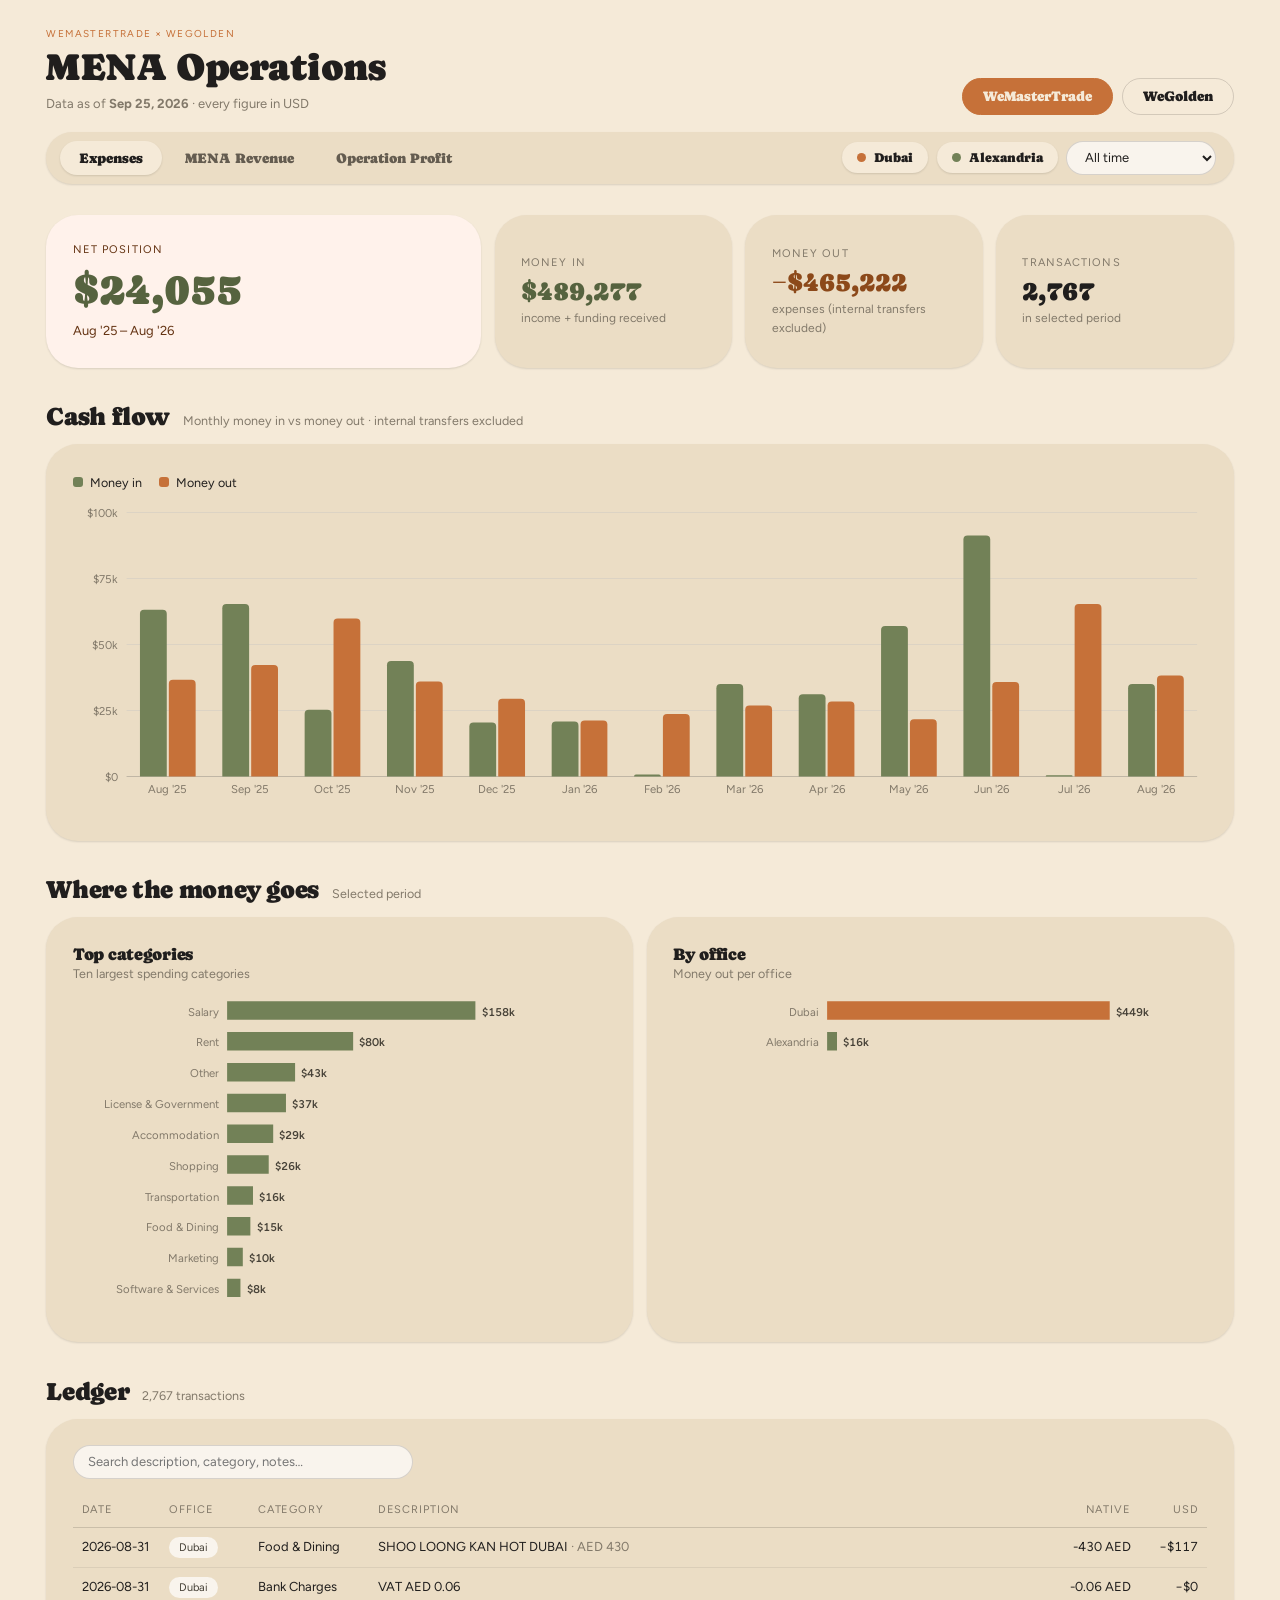
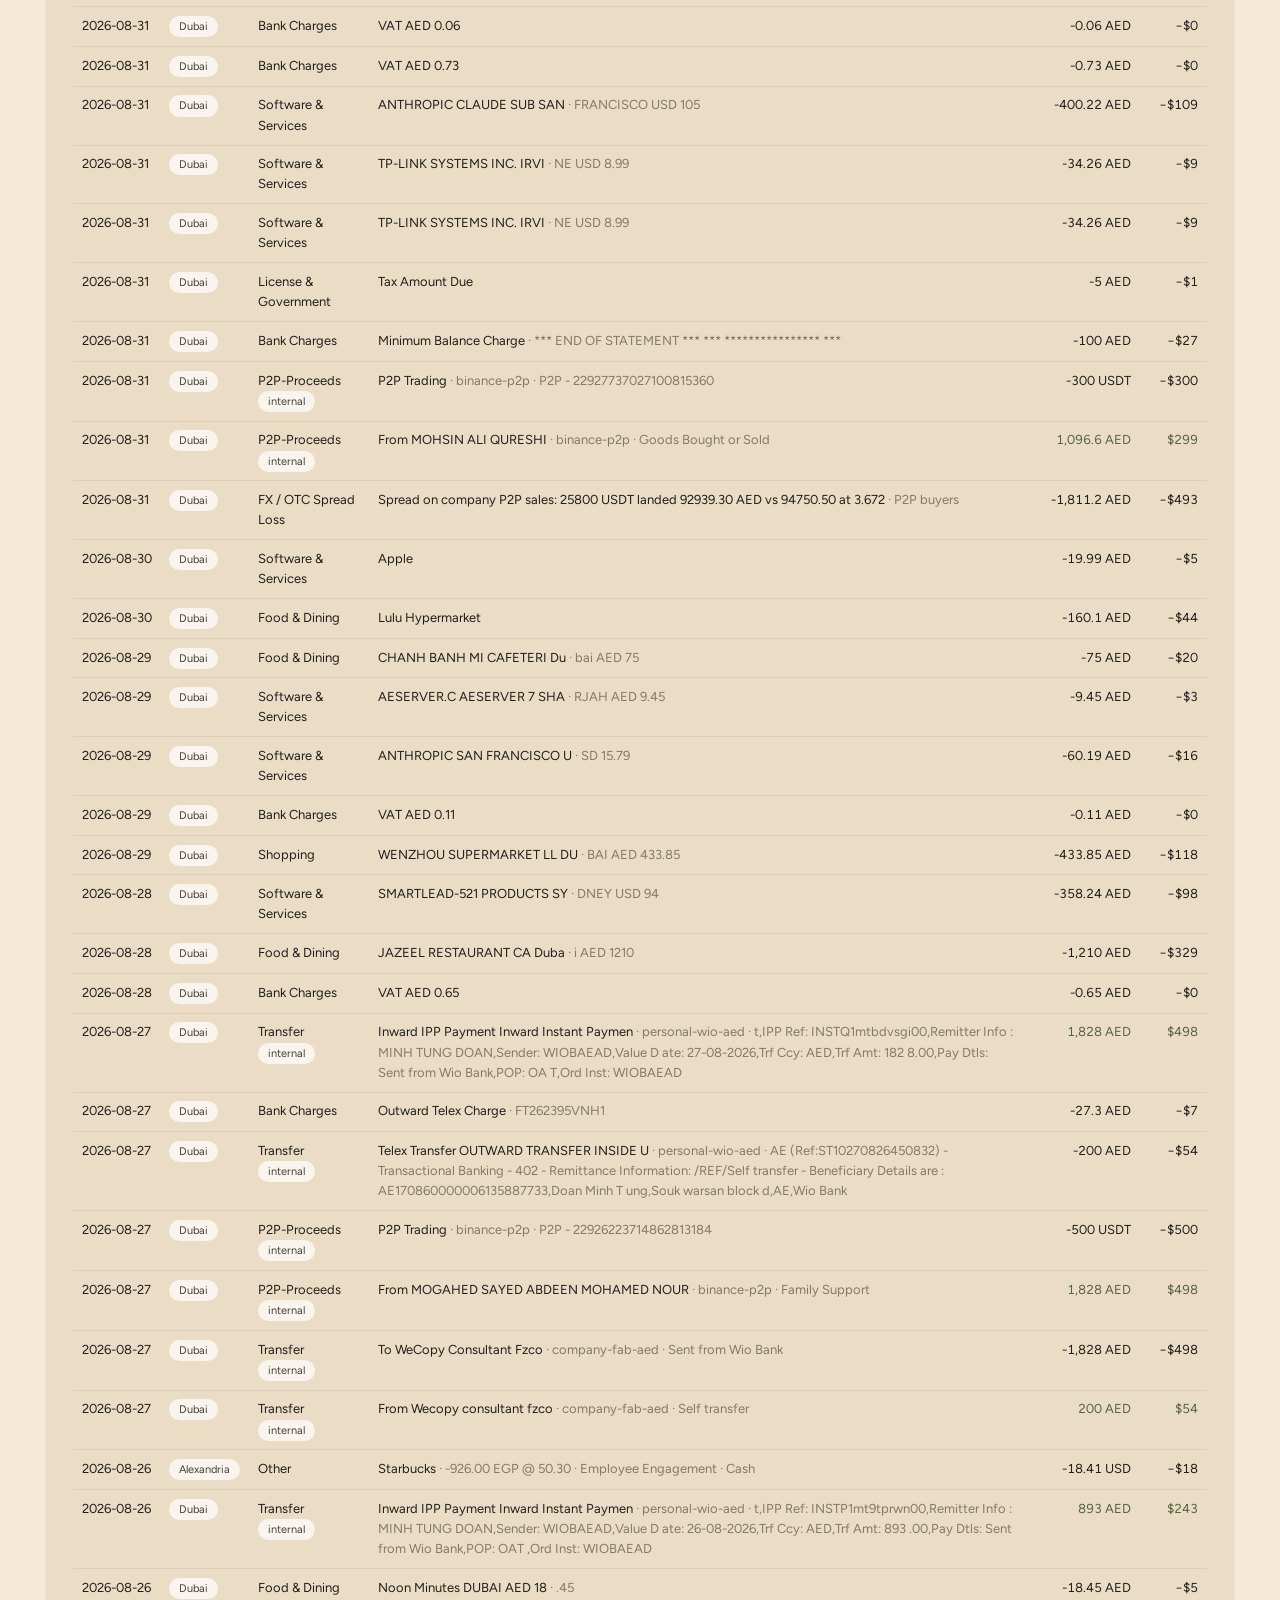
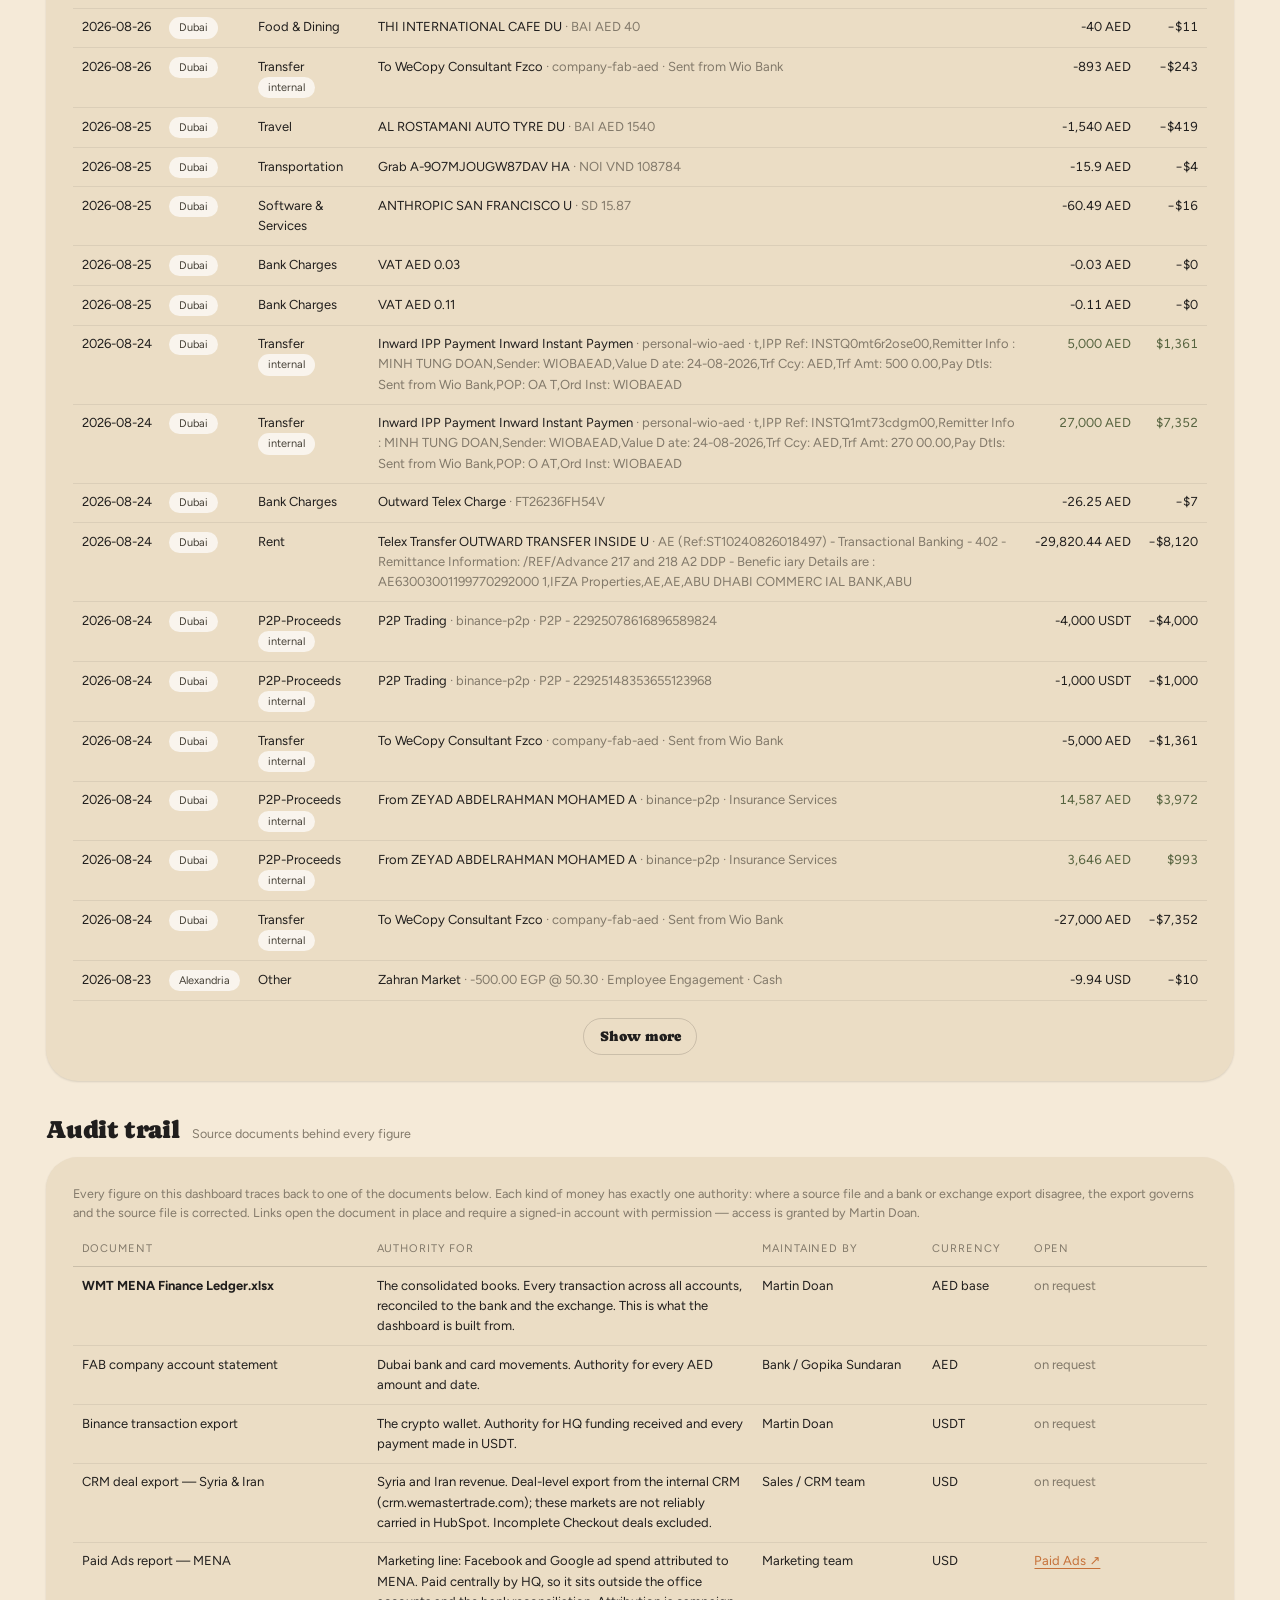
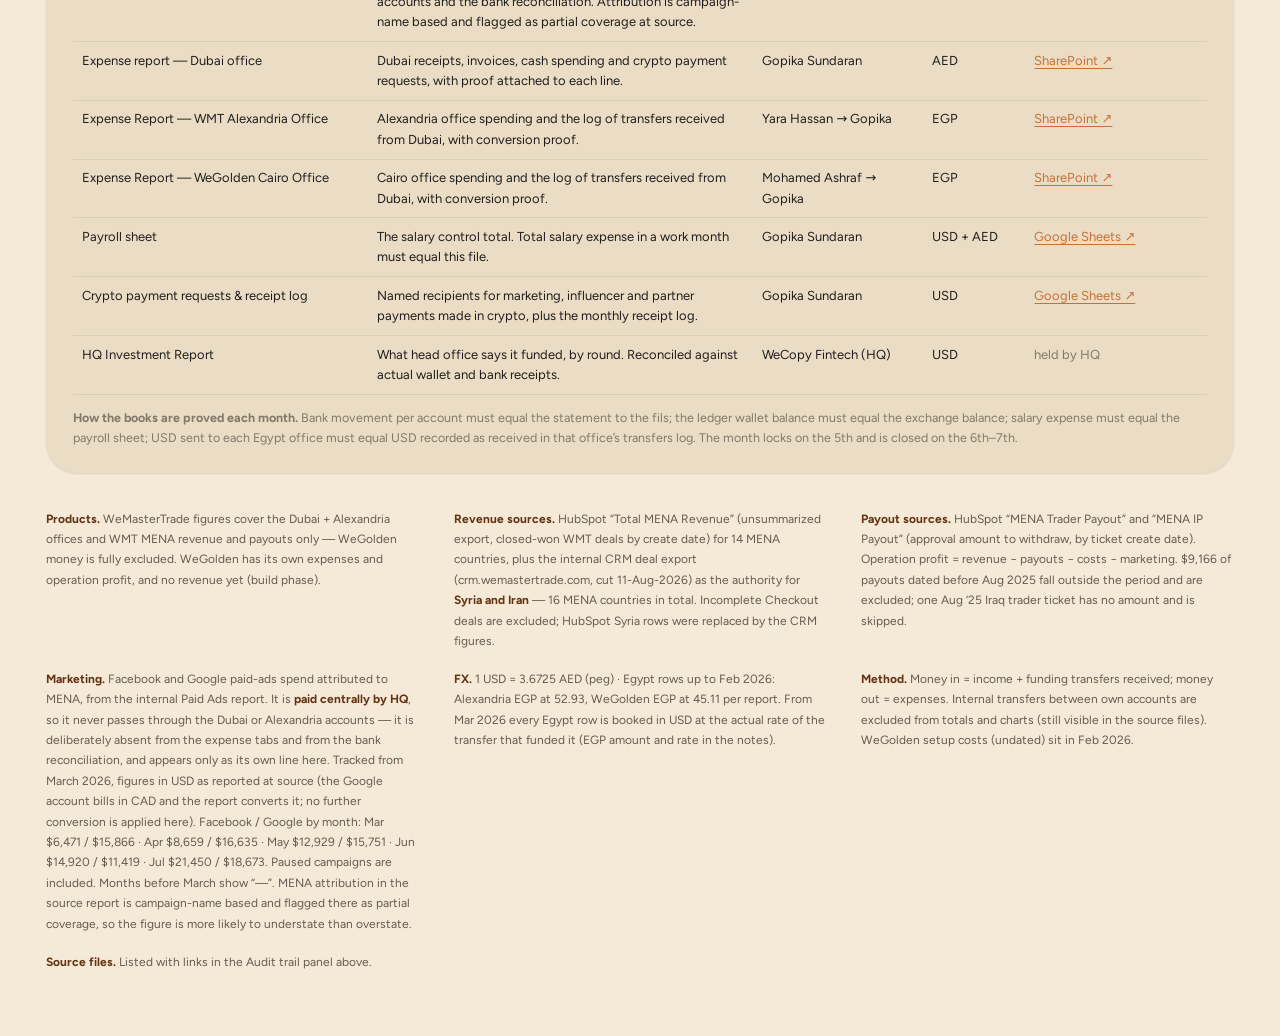
==== commit 036a49a2: "Split step 10: wg stub injects <base href="../"> (works with old and new page)" ====
--- a/wg/index.html
+++ b/wg/index.html
@@ -6,13 +6,11 @@
 </head><body>
 <p id="s">Loading dashboard&hellip;</p>
 <script>
-/* Loader stub. The dashboard lives in ONE file at the repo root (../index.html).
-   This page pulls it in without navigating, so the URL stays /wg/ and the
-   dashboard's own routing picks the product up from the path.
-   Do not edit the dashboard here - edit /index.html only. */
+/* Loader stub. Fetches the repo-root index.html and injects <base href="../"> so assets/ and data/ resolve to the root. Do not edit the dashboard here. */
 fetch('../index.html',{cache:'no-cache'})
   .then(function(r){ if(!r.ok) throw new Error(r.status); return r.text(); })
-  .then(function(t){ document.open(); document.write(t); document.close(); })
+  .then(function(t){ t=t.replace(/<head>/i,'<head><base href="../">');
+    document.open(); document.write(t); document.close(); })
   .catch(function(e){
     document.getElementById('s').innerHTML =
       'Could not load the dashboard (' + e.message + '). ' +
